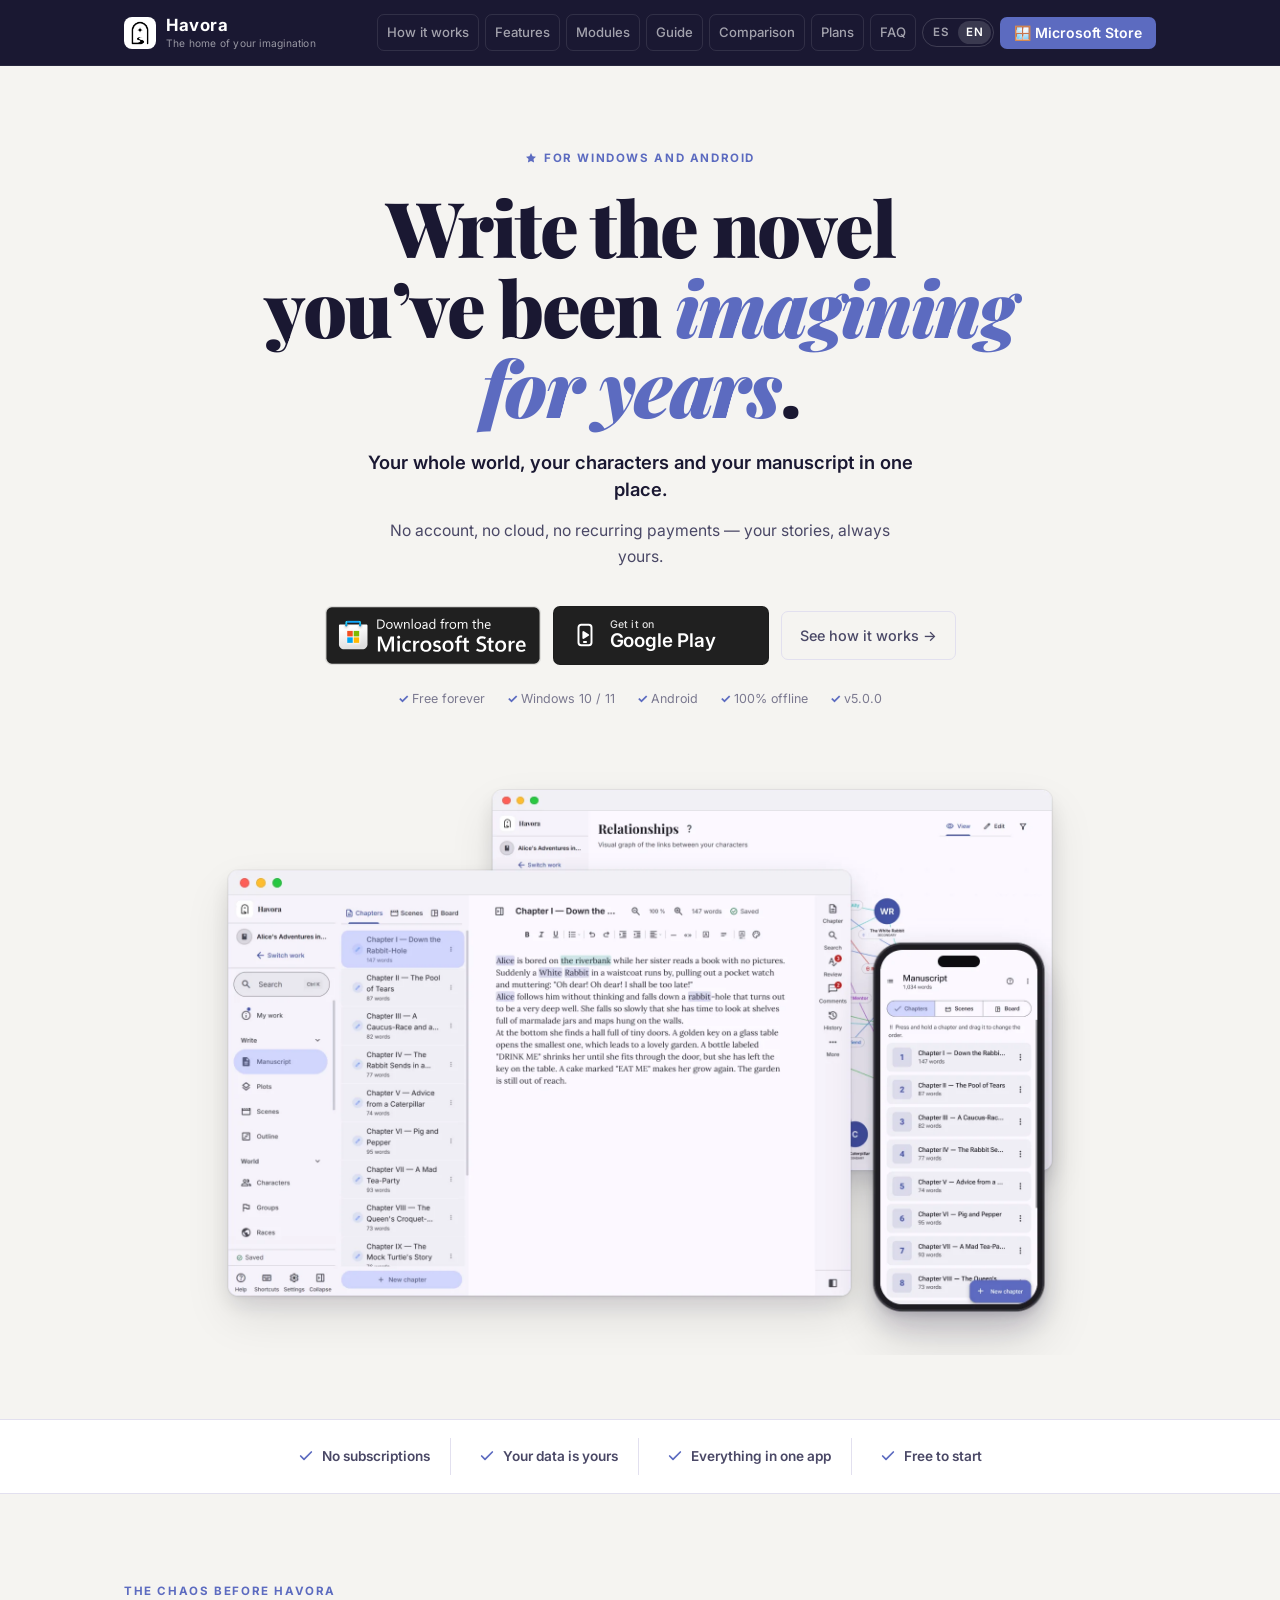
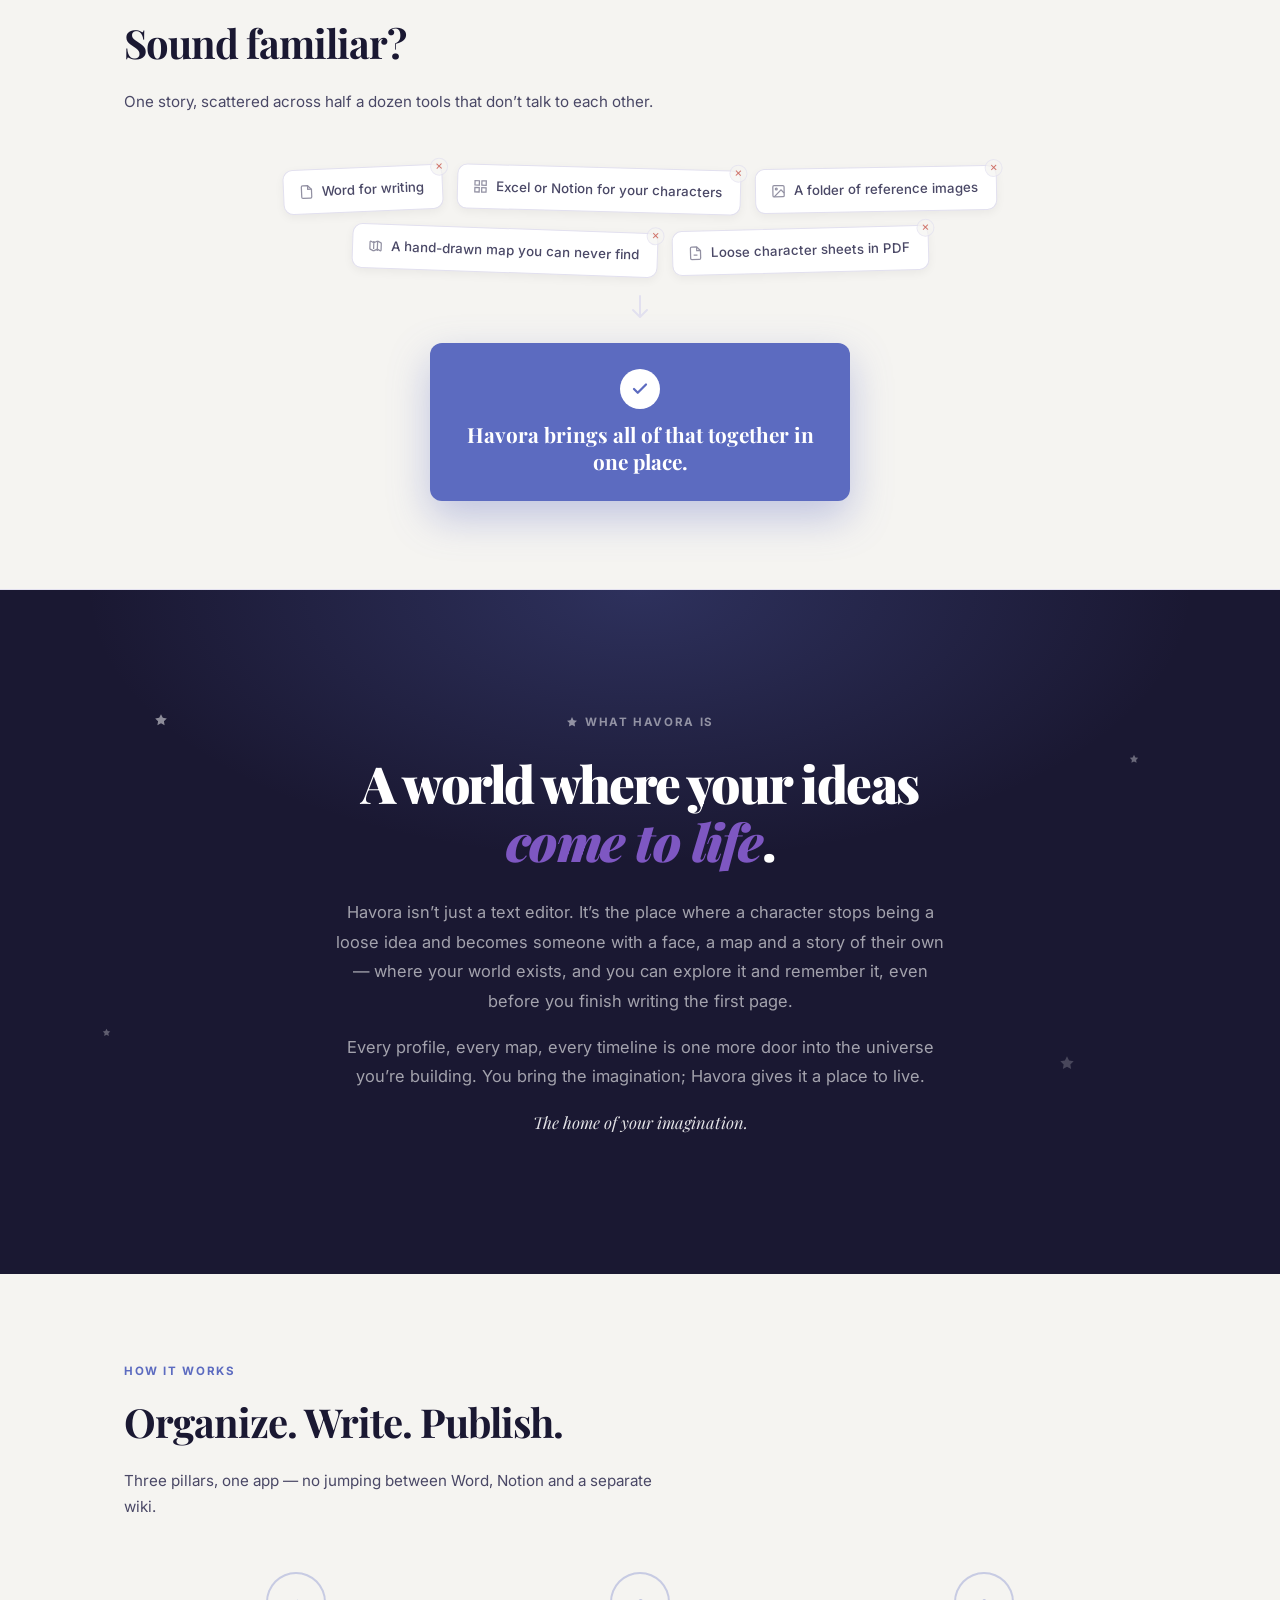
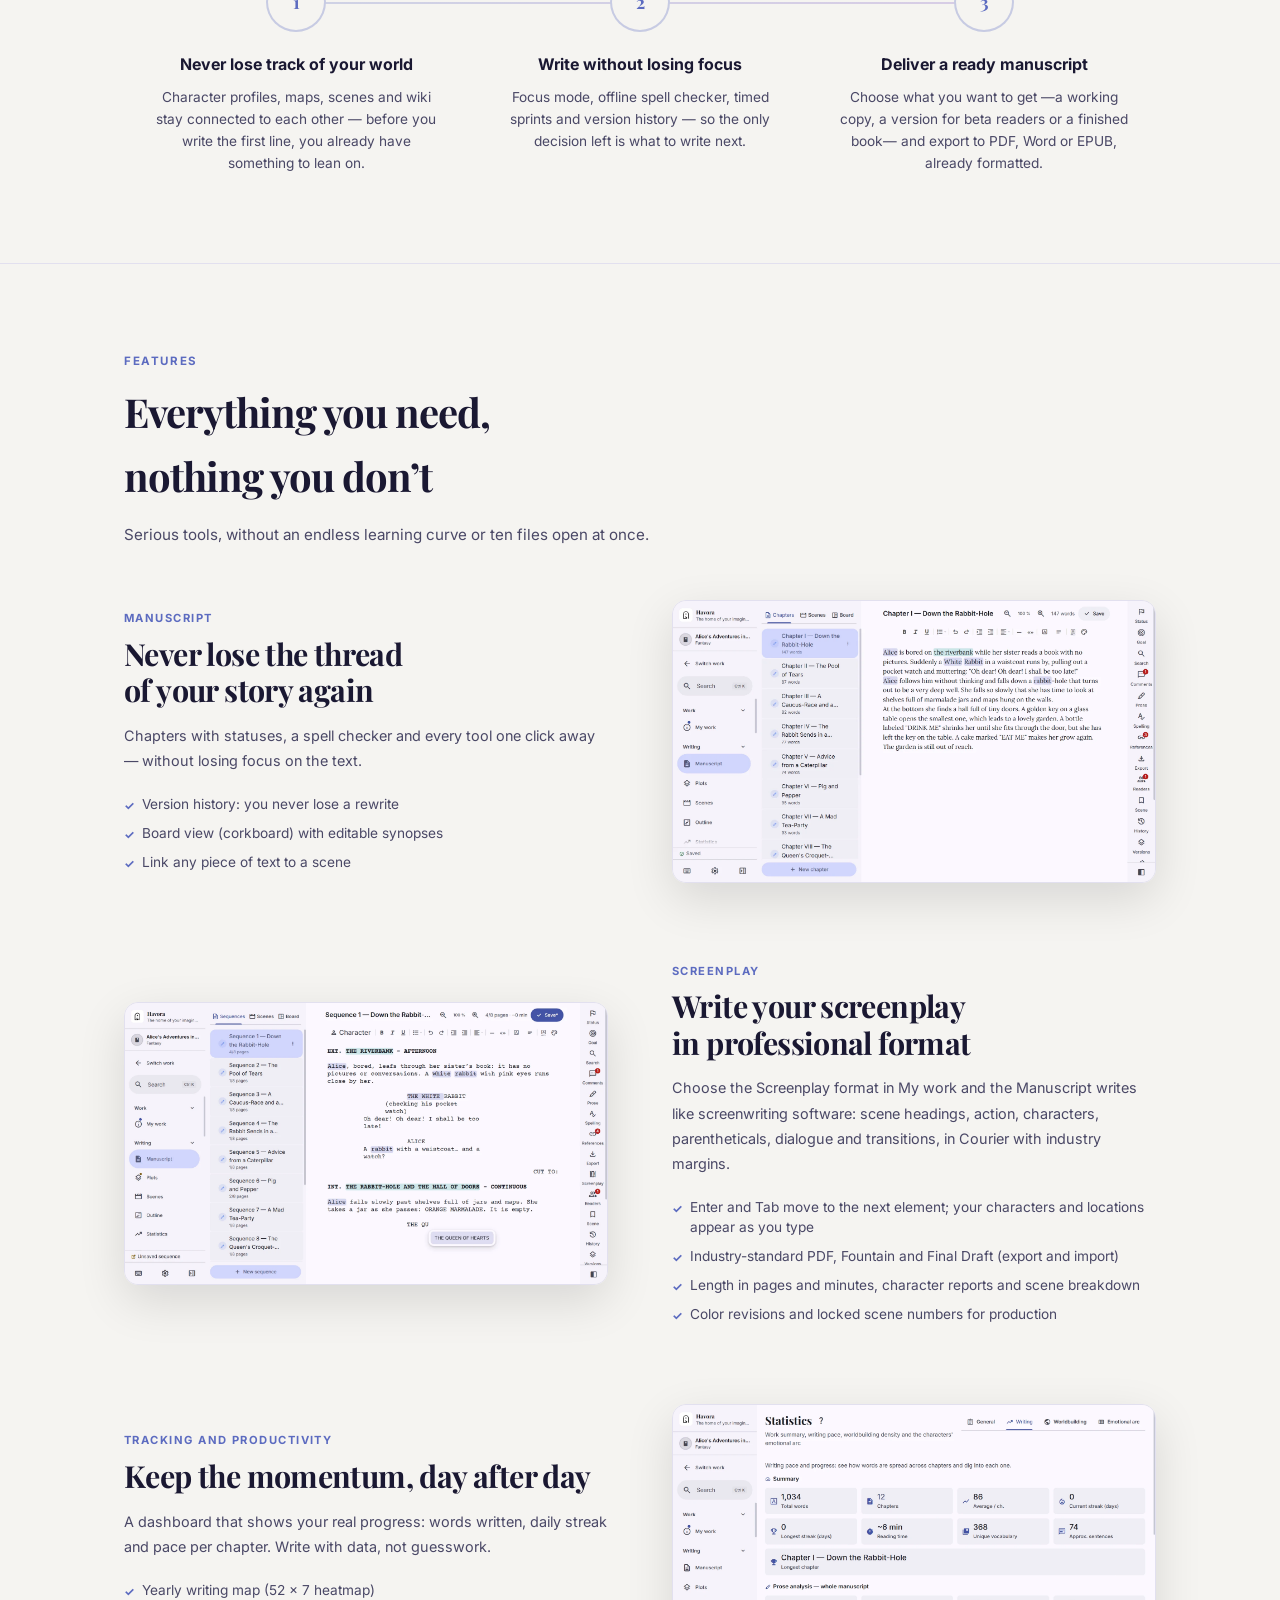
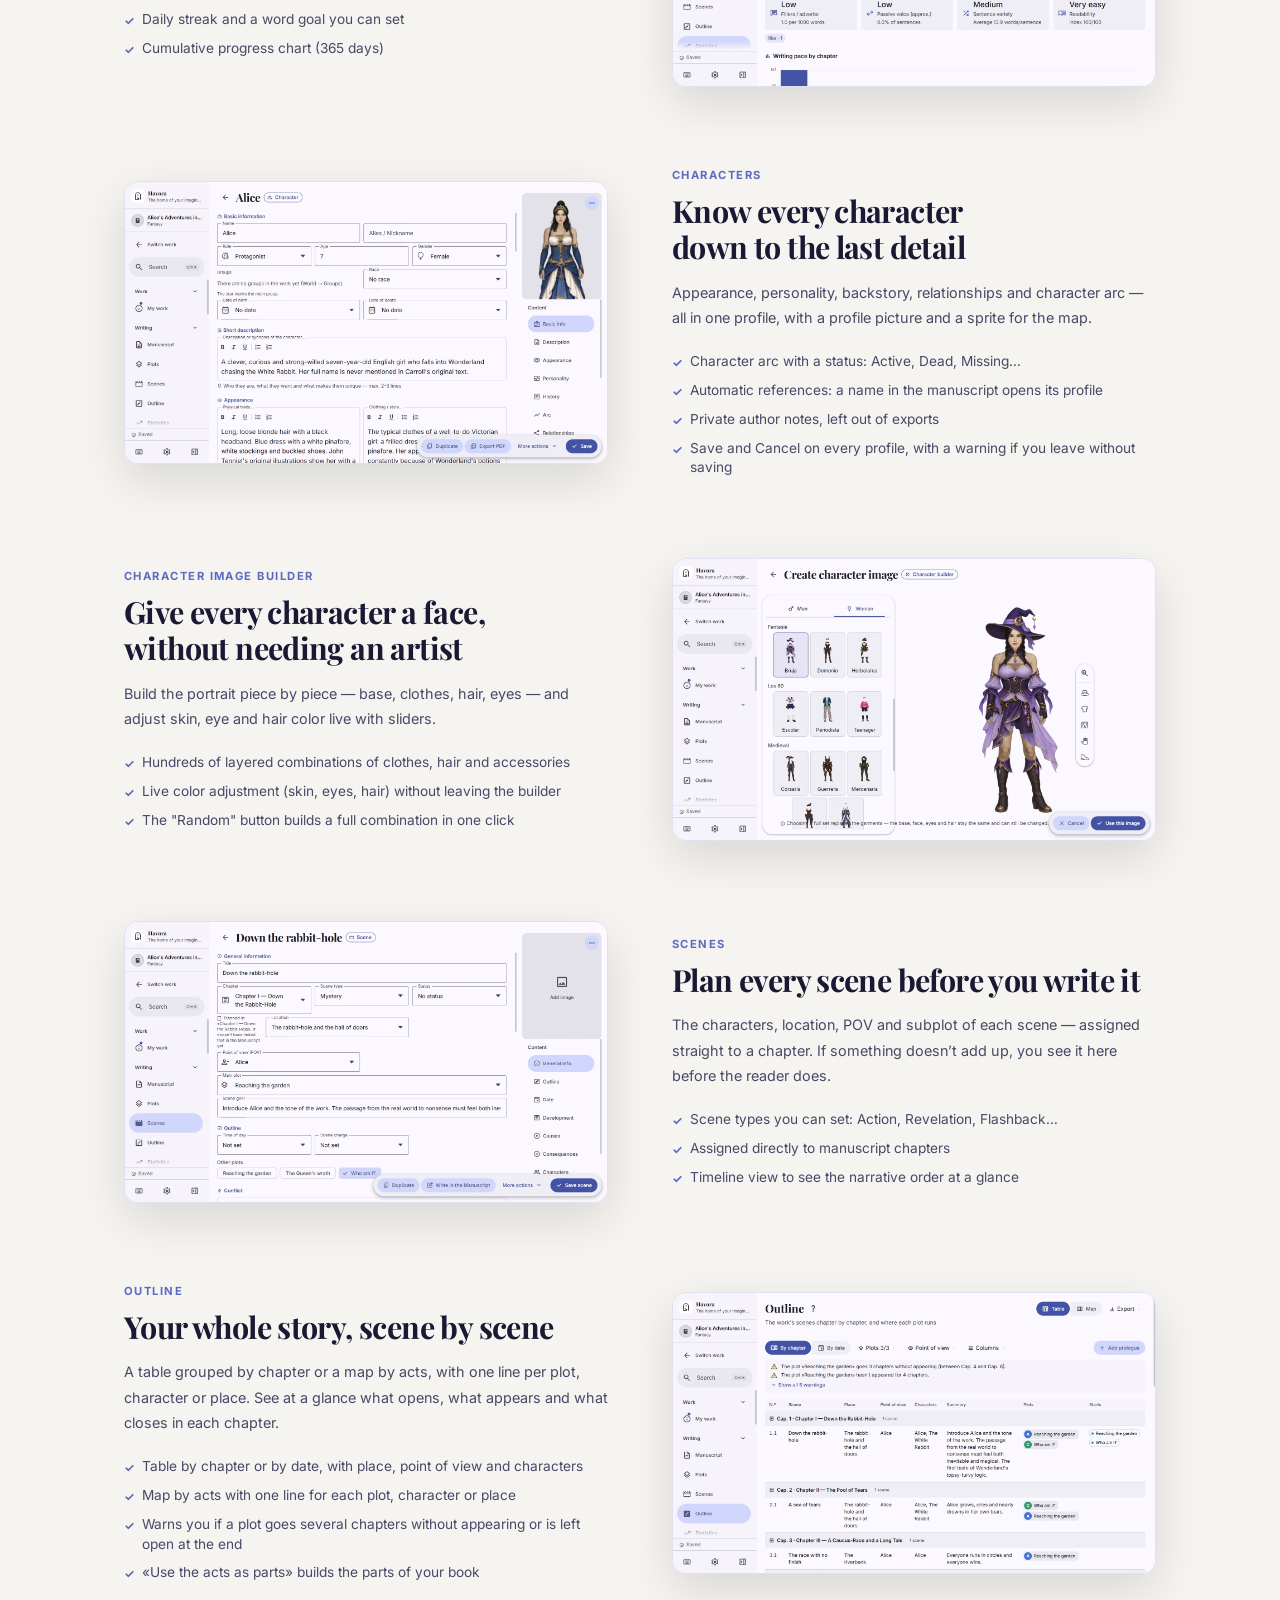
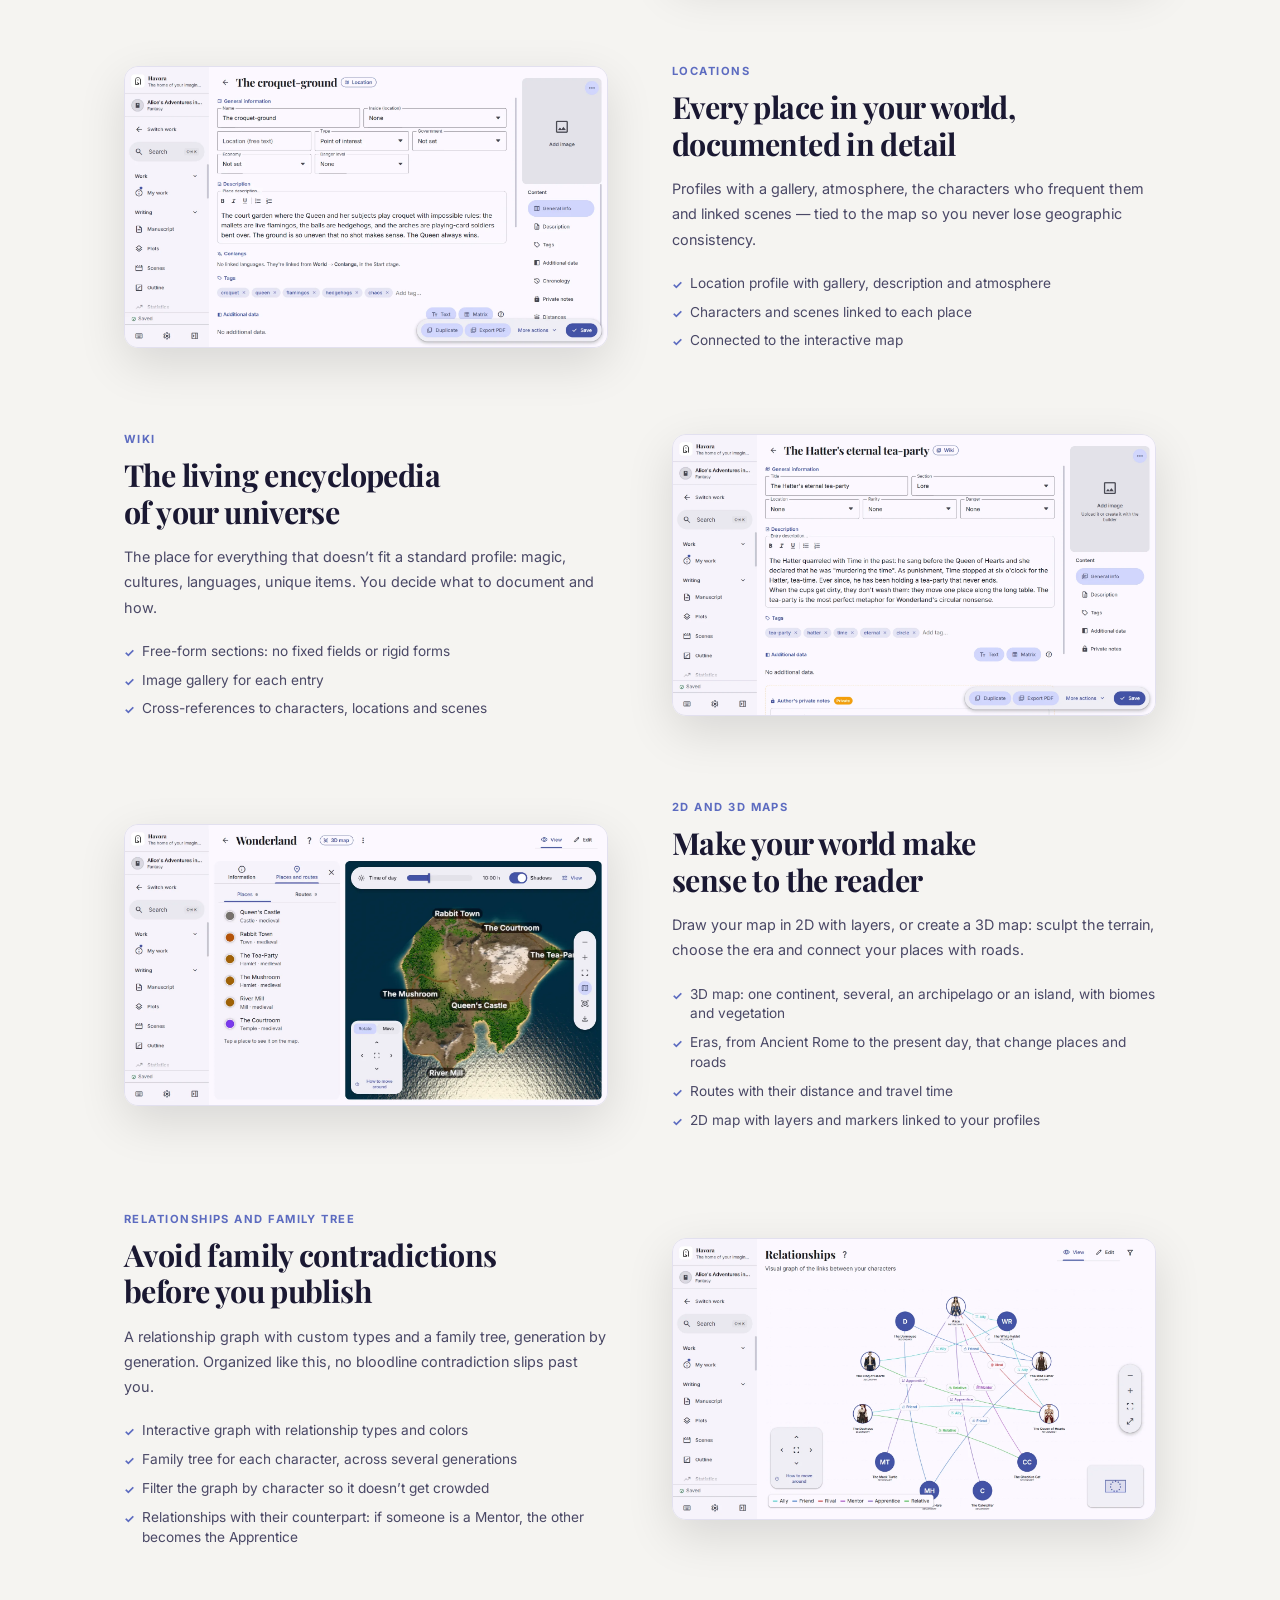
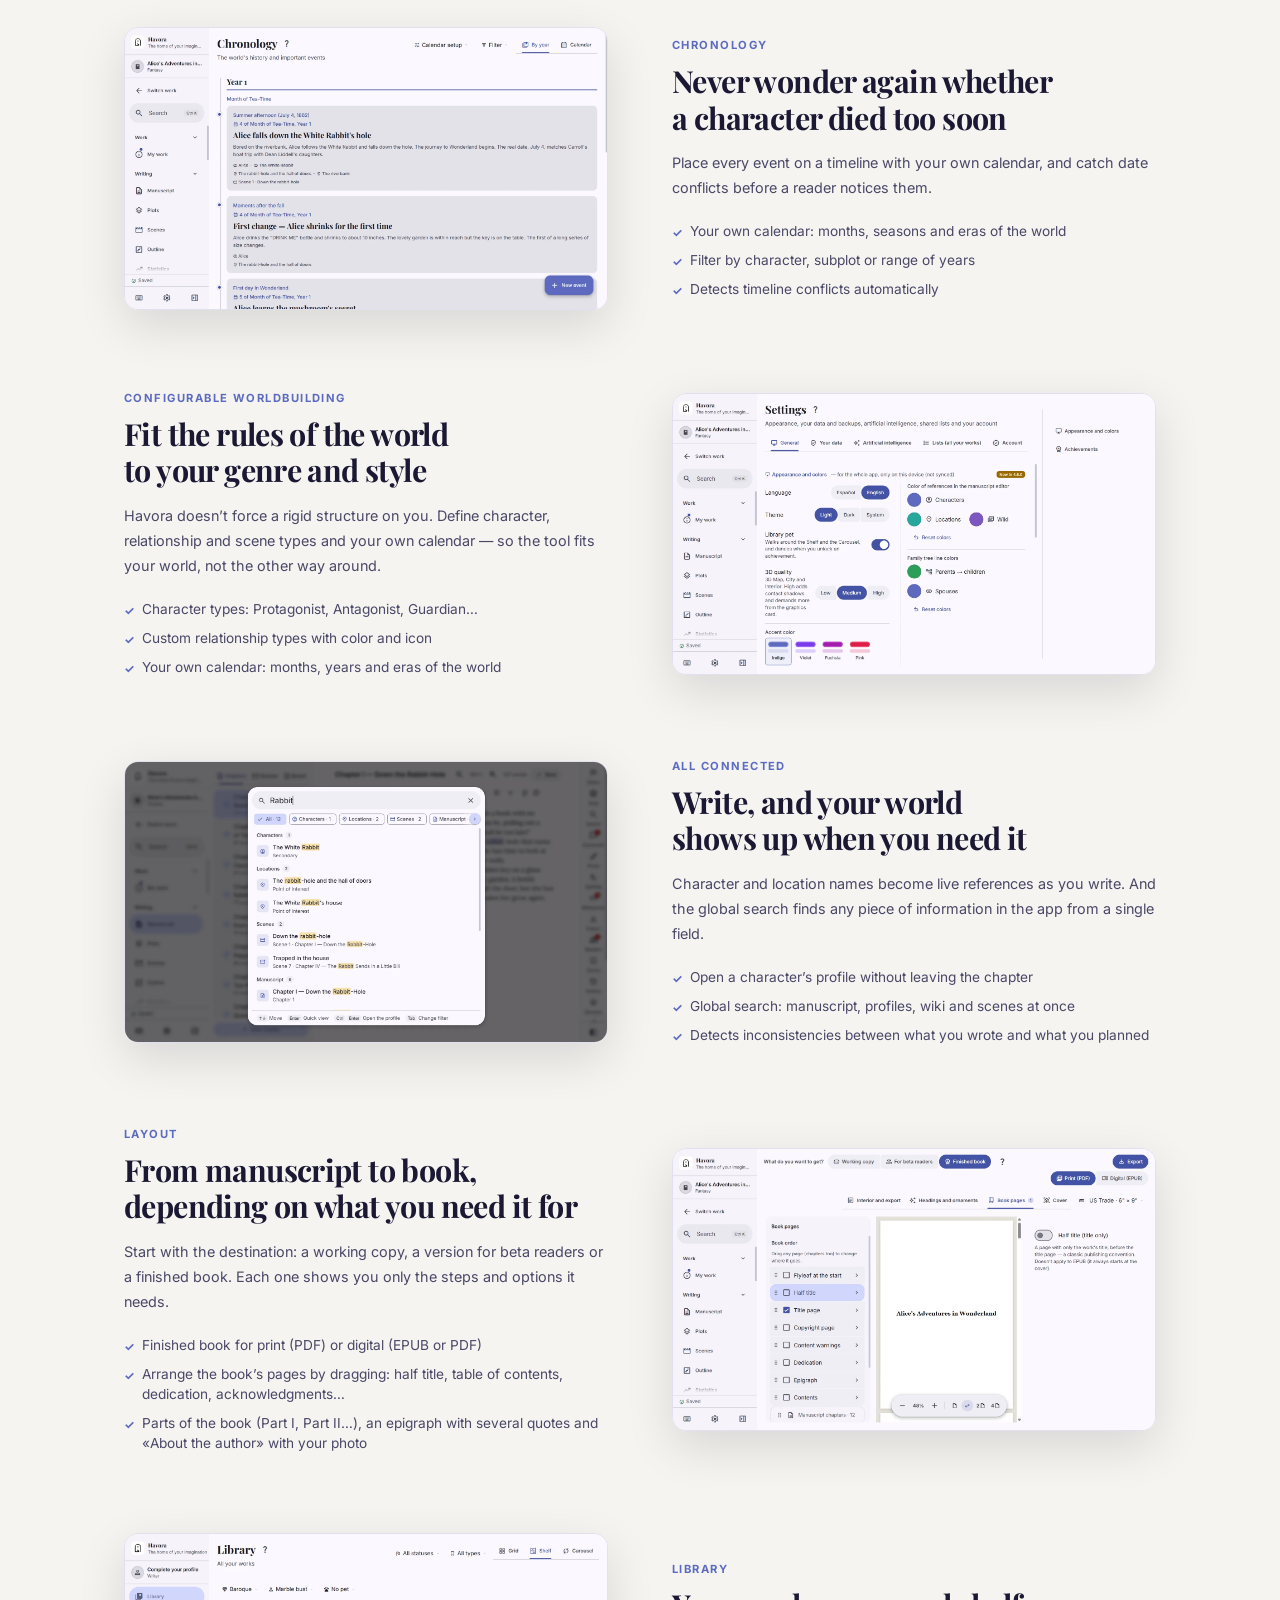
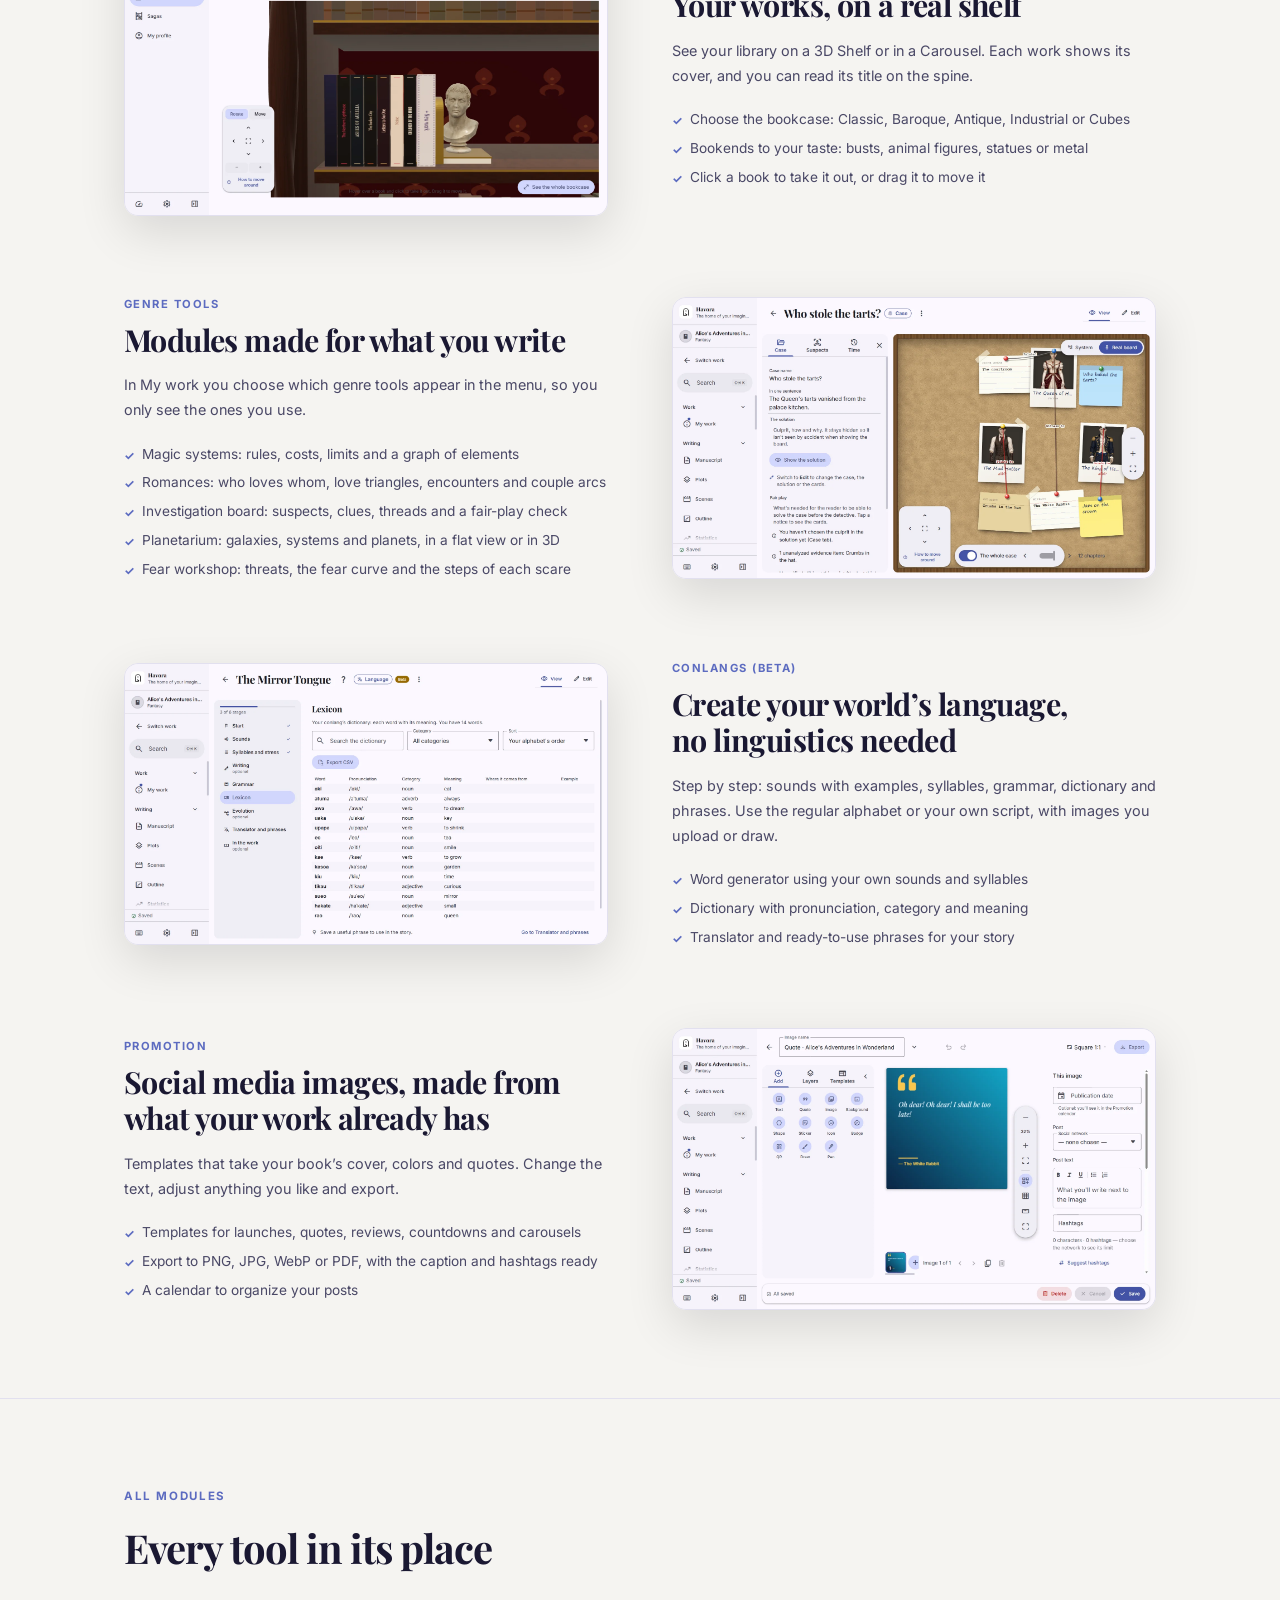
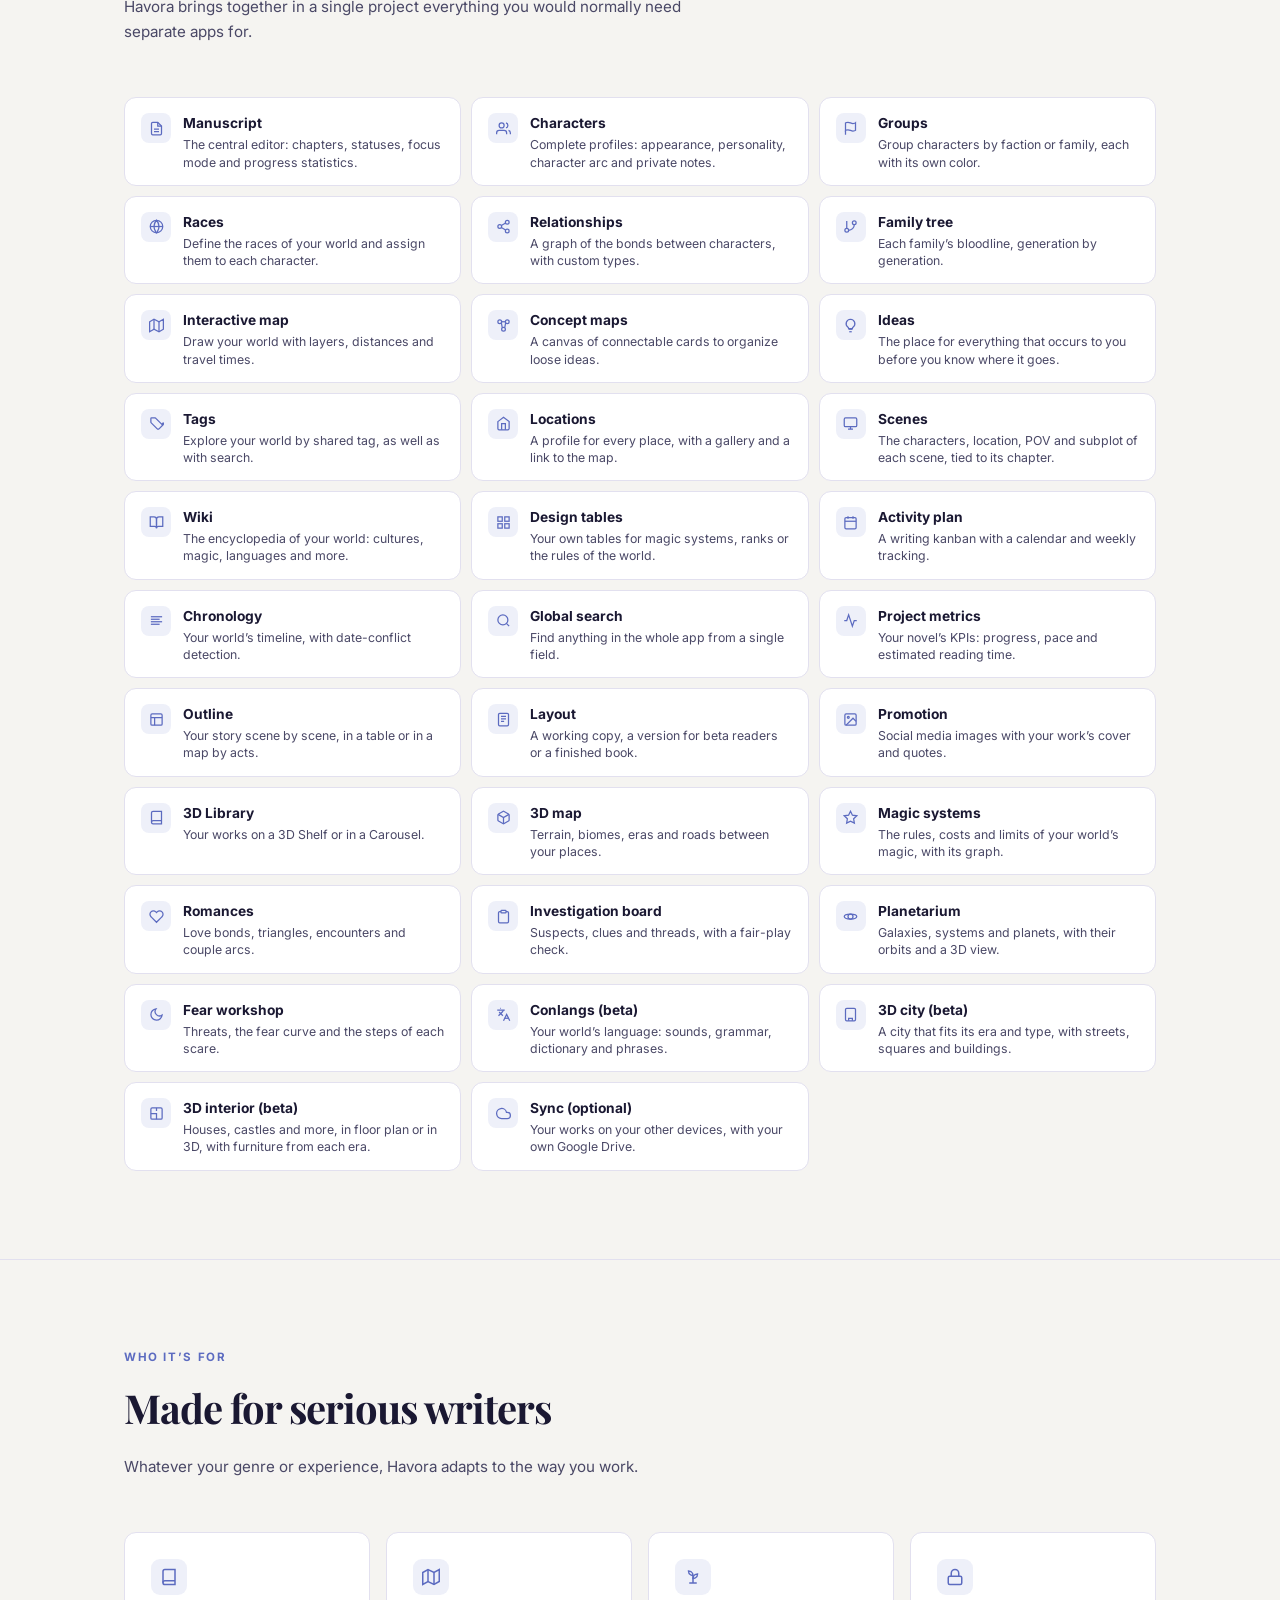
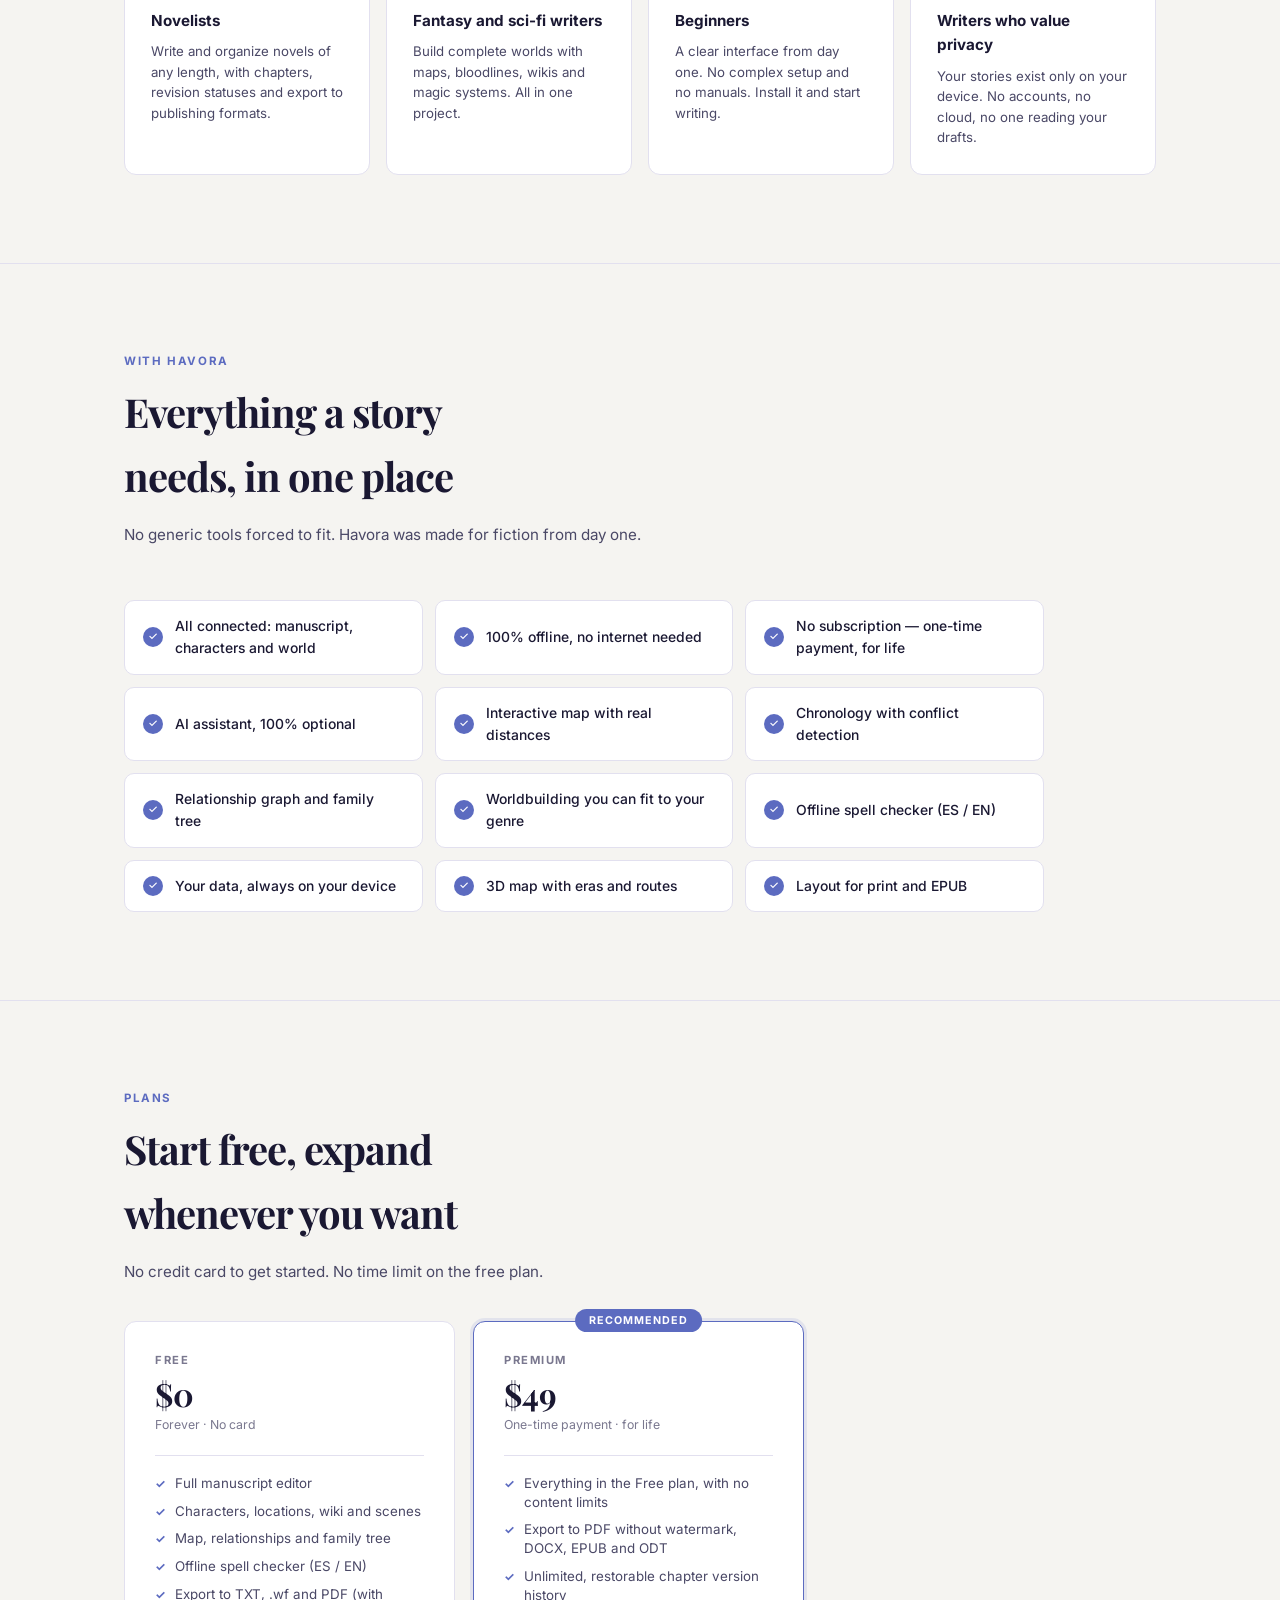
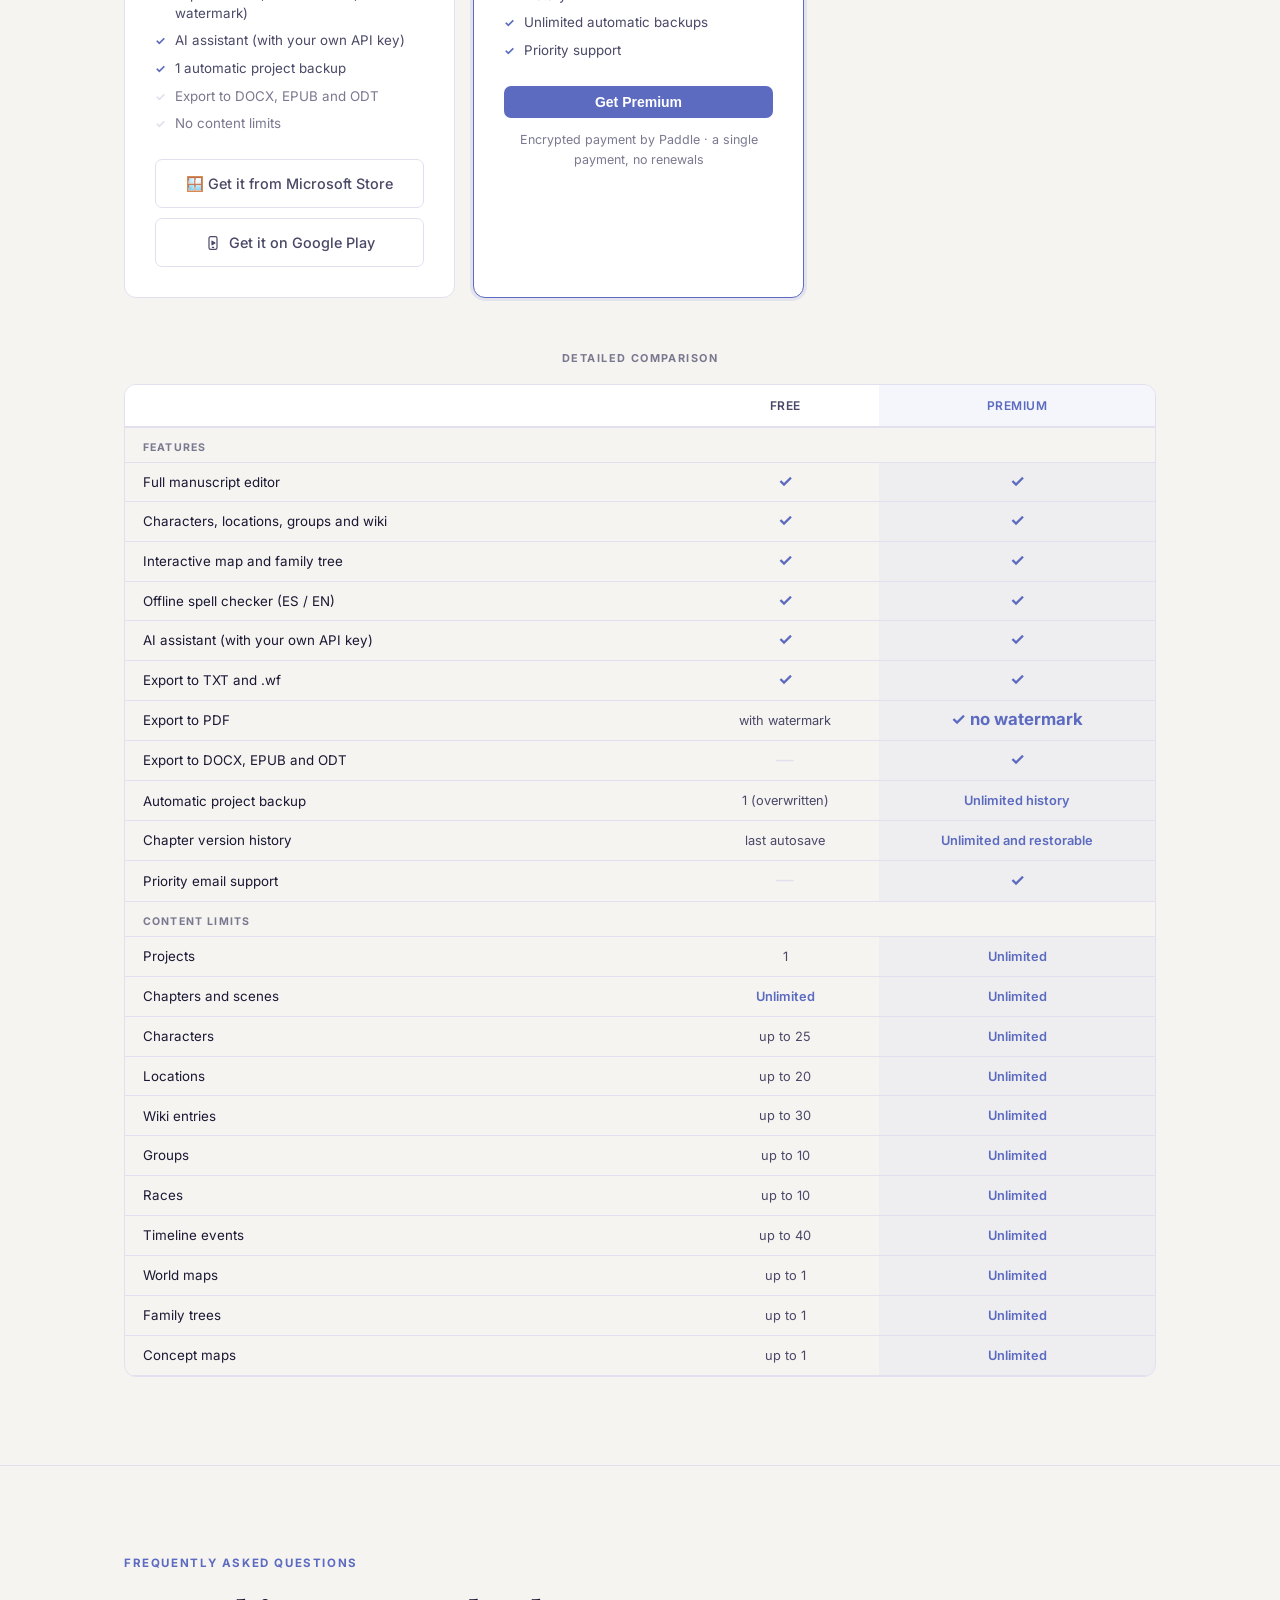
==== index.html @ c3a3cbf0 "Inicio: collage de capturas reales (PC y celular, en español e inglés) en lugar del video Co-Authore" ====
<!DOCTYPE html>
<html lang="es">
<head>
<meta name="google-site-verification" content="O9R19jLvLUiS_mX9XUDdtA6Hu_Gi4pfWlKuelRbfS5g" />
<meta charset="UTF-8">
<meta name="viewport" content="width=device-width, initial-scale=1.0">
<title>Havora — El hogar de tu imaginación</title>
<meta name="description" content="Havora, el hogar de tu imaginación: la aplicación para Windows y Android para planificar, escribir y desarrollar tu novela. Personajes, mapa, manuscrito, IA integrada. Tu contenido siempre en tu equipo.">
<link rel="icon" type="image/png" href="assets/logo.png">
<link rel="stylesheet" href="css/stores.css">
<link rel="preconnect" href="https://fonts.googleapis.com">
<link rel="preconnect" href="https://fonts.gstatic.com" crossorigin>
<link href="https://fonts.googleapis.com/css2?family=Playfair+Display:ital,wght@0,700;0,900;1,700&family=Inter:wght@400;500;600;700&display=swap" rel="stylesheet">
<style>
/* ── Tokens ── */
:root {
  --bg:#f5f4f1; --bg2:#ffffff; --bg3:#f0eff9;
  --accent:#5c6bc0; --accent-h:#7e57c2;
  --text:#1a1832; --text2:#4a4866; --muted:#7a788f; --border:#e2e0ef;
  --sidebar:#1a1832; --r:12px;
  --serif:'Playfair Display',Georgia,serif;
  --sans:'Inter',system-ui,sans-serif;
}
@media(prefers-color-scheme:dark){
  :root:not([data-theme=light]){
    --bg:#0f0e1a;--bg2:#1a1832;--bg3:#221f38;
    --accent:#7c88d4;--accent-h:#9b83da;
    --text:#eceaf8;--text2:#b0adc8;--muted:#8c89a8;--border:#2d2a4a;
  }
}
:root[data-theme=dark]{--bg:#0f0e1a;--bg2:#1a1832;--bg3:#221f38;--accent:#7c88d4;--accent-h:#9b83da;--text:#eceaf8;--text2:#b0adc8;--muted:#8c89a8;--border:#2d2a4a}
:root[data-theme=light]{--bg:#f5f4f1;--bg2:#ffffff;--bg3:#f0eff9;--accent:#5c6bc0;--accent-h:#7e57c2;--text:#1a1832;--text2:#4a4866;--muted:#7a788f;--border:#e2e0ef}

*,*::before,*::after{box-sizing:border-box;margin:0;padding:0}
html{scroll-behavior:smooth}
body{font-family:var(--sans);background:var(--bg);color:var(--text);line-height:1.6;font-size:1rem}
img{max-width:100%;display:block}
a{color:var(--accent);text-decoration:none}
a:hover{color:var(--accent-h)}
.container{max-width:1080px;margin:0 auto;padding:0 24px}

/* ── NAV ── */
nav{background:var(--sidebar);border-bottom:1px solid rgba(255,255,255,.06);padding:14px 0;position:sticky;top:0;z-index:100}
.nav-inner{display:flex;align-items:center;justify-content:space-between;max-width:1080px;margin:0 auto;padding:0 24px;gap:16px}
.nav-logo{display:flex;align-items:center;gap:10px;color:#fff;text-decoration:none}
.wf-icon{width:32px;height:32px;flex-shrink:0}
.nav-logo-text{display:flex;flex-direction:column;justify-content:center;line-height:1.3}
.nav-logo-title{font-size:1.05rem;font-weight:700;letter-spacing:.03em}
.nav-logo-tagline{font-size:.64rem;font-weight:400;opacity:.55;letter-spacing:.02em;white-space:nowrap}
.nav-links{display:flex;align-items:center;gap:6px;flex-wrap:wrap}
.nav-links .btn-primary{padding:9px 14px}
@media(max-width:640px){.nav-links{flex-wrap:nowrap}.nav-links .btn-primary{padding:8px 10px;font-size:.8rem;white-space:nowrap}.nav-inner{padding:0 16px;gap:10px}}
.btn-nav{color:rgba(255,255,255,.6);font-size:.82rem;font-weight:500;padding:7px 9px;border-radius:7px;border:1px solid rgba(255,255,255,.1);transition:all .15s;text-decoration:none}
.btn-nav:hover{color:#fff;border-color:rgba(255,255,255,.25)}
.btn-primary{background:var(--accent);color:#fff!important;font-weight:600;font-size:.875rem;padding:9px 20px;border-radius:7px;border:none;cursor:pointer;transition:background .15s,transform .15s,box-shadow .15s;text-decoration:none;display:inline-flex;align-items:center;gap:6px;line-height:1}
.btn-primary:hover{background:var(--accent-h);transform:translateY(-1px);box-shadow:0 6px 16px color-mix(in srgb,var(--accent) 35%,transparent)}
.btn-primary:active{transform:translateY(0)}
@media(prefers-reduced-motion:reduce){.btn-primary{transition:background .15s}.btn-primary:hover{transform:none}}
@media(max-width:640px){.btn-nav.hide-mobile{display:none}.nav-logo-tagline{display:none}}

/* ── HERO ── */
.hero{padding:80px 0 64px;border-bottom:1px solid var(--border)}
.hero-eyebrow{display:inline-flex;align-items:center;gap:7px;font-size:.72rem;font-weight:700;letter-spacing:.14em;text-transform:uppercase;color:var(--accent);margin-bottom:20px}
.hero-center{text-align:center;max-width:760px;margin:0 auto}
.hero h1{font-family:var(--serif);font-size:clamp(2.8rem,6vw,5rem);font-weight:900;line-height:1.04;letter-spacing:-.03em;color:var(--text);margin-bottom:22px;text-wrap:balance}
.hero h1 em{font-style:italic;color:var(--accent)}
.hero-claim{font-size:1.15rem;font-weight:600;color:var(--text);max-width:560px;margin:0 auto 14px;line-height:1.5}
.hero-sub{font-size:.98rem;color:var(--text2);max-width:520px;margin:0 auto 36px;line-height:1.65}
.hero-actions{display:flex;align-items:center;justify-content:center;gap:12px;flex-wrap:wrap;margin-bottom:24px}
.hero-actions .btn-primary{font-size:1rem;padding:13px 28px}
.btn-outline{color:var(--text2);font-size:.9rem;font-weight:500;padding:12px 18px;border-radius:7px;border:1px solid var(--border);transition:all .15s;text-decoration:none;display:inline-flex;align-items:center}
.btn-outline:hover{color:var(--text);border-color:var(--muted)}
/* Badge oficial "Consíguelo en Microsoft Store" — reemplaza la descarga directa del .exe como
   única forma de instalar Havora (pedido real: "elimina el boton de descarga directa y dale mas
   enfasis a que se descarga por la store de microsoft"). El badge ya trae su propio fondo/marco, así
   que no se envuelve en .btn-primary/.btn-outline (se vería un botón dentro de otro) — crece un
   poco al hover, con la misma sombra de acento que .btn-primary para que siga leyéndose como LA
   acción principal. Dos variantes oficiales (fondo oscuro para fondo claro, y viceversa) alternan
   con el mismo criterio de 3 casos que ya usan los tokens de color de arriba (sistema/explícito). */
.ms-badge-link{display:inline-flex;border-radius:7px;transition:transform .15s,box-shadow .15s}
.ms-badge-link:hover{transform:translateY(-1px);box-shadow:0 6px 16px color-mix(in srgb,var(--accent) 35%,transparent)}
.ms-badge-dark{display:inline-block}
.ms-badge-light{display:none}
@media(prefers-color-scheme:dark){
  :root:not([data-theme=light]) .ms-badge-dark{display:none}
  :root:not([data-theme=light]) .ms-badge-light{display:inline-block}
}
:root[data-theme=dark] .ms-badge-dark{display:none}
:root[data-theme=dark] .ms-badge-light{display:inline-block}
:root[data-theme=light] .ms-badge-dark{display:inline-block}
:root[data-theme=light] .ms-badge-light{display:none}
.hero-footnote{display:flex;justify-content:center;gap:22px;flex-wrap:wrap;font-size:.78rem;color:var(--muted);margin-bottom:56px}
.hero-footnote span::before{content:'✓ ';color:var(--accent);font-weight:700}
/* hero: collage de capturas reales (PC + celular) en un solo WebP con fondo transparente, sirve en los dos temas */
.hero-screen{margin:0 auto;max-width:900px}
.hero-collage{width:100%;height:auto;display:block}
@media(max-width:640px){.hero-screen{margin:0 -10px}}

/* ── STATS BAR ── */
.stats-bar{background:var(--bg2);border-bottom:1px solid var(--border);padding:18px 0}
.stats-row{display:flex;justify-content:center;gap:8px;flex-wrap:wrap}
.trust-chip{display:flex;align-items:center;gap:8px;padding:8px 20px;border-right:1px solid var(--border);font-size:.85rem;font-weight:600;color:var(--text2)}
.trust-chip svg{color:var(--accent);flex-shrink:0}
.stat-item{text-align:center;padding:8px 36px;border-right:1px solid var(--border)}
.stat-item:last-child{border-right:none}
.stat-value{font-family:var(--serif);font-size:1.5rem;font-weight:700;color:var(--text);line-height:1.1}
.stat-label{font-size:.72rem;color:var(--muted);text-transform:uppercase;letter-spacing:.09em;margin-top:3px}
@media(max-width:600px){.stat-item{border-right:none;border-bottom:1px solid var(--border);padding:12px 24px}.stat-item:last-child{border-bottom:none}}

/* ── DOLOR / SOLUCIÓN ── */
.pain-section{padding-bottom:56px}
.pain-cloud{display:flex;flex-wrap:wrap;justify-content:center;gap:16px 14px;max-width:820px;margin:44px auto 0}
.pain-chip{position:relative;display:flex;align-items:center;gap:8px;background:var(--bg2);border:1px solid var(--border);border-radius:10px;padding:11px 18px 11px 15px;font-size:.83rem;font-weight:500;color:var(--text2);box-shadow:0 3px 10px rgba(0,0,0,.05);transition:transform .2s ease}
.pain-chip svg{opacity:.6;flex-shrink:0}
.pain-chip-x{position:absolute;top:-7px;right:-7px;width:18px;height:18px;border-radius:50%;background:var(--bg);border:1px solid var(--border);color:#c0392b;font-size:.6rem;display:flex;align-items:center;justify-content:center;opacity:.7}
.pain-chip.r1{transform:rotate(-2.5deg)}
.pain-chip.r2{transform:rotate(1.5deg)}
.pain-chip.r3{transform:rotate(-1deg)}
.pain-chip.r4{transform:rotate(2deg)}
.pain-chip.r5{transform:rotate(-1.5deg)}
.pain-chip:hover{transform:rotate(0deg) translateY(-2px)}
.pain-down-arrow{display:flex;justify-content:center;color:var(--border);margin:22px 0}
.pain-resolve{max-width:420px;margin:0 auto;background:var(--accent);border-radius:var(--r);padding:26px 30px;text-align:center;display:flex;flex-direction:column;align-items:center;gap:12px;box-shadow:0 16px 40px color-mix(in srgb,var(--accent) 35%,transparent)}
.pain-resolve-badge{width:40px;height:40px;border-radius:50%;background:#fff;color:var(--accent);display:flex;align-items:center;justify-content:center;flex-shrink:0}
.pain-resolve-text{font-family:var(--serif);font-size:1.3rem;font-weight:700;color:#fff;line-height:1.3}
@media(max-width:600px){.pain-cloud{gap:10px}.pain-chip{font-size:.78rem;padding:9px 14px}}

/* ── SECTIONS ── */
.section{padding:88px 0;border-bottom:1px solid var(--border)}
.section-label{font-size:.72rem;font-weight:700;letter-spacing:.14em;text-transform:uppercase;color:var(--accent);margin-bottom:10px}
.section-title{font-family:var(--serif);font-size:clamp(1.7rem,3.8vw,2.5rem);font-weight:700;letter-spacing:-.025em;margin-bottom:14px;text-wrap:balance;max-width:640px}
.section-sub{font-size:.95rem;color:var(--text2);max-width:560px;line-height:1.7;margin-bottom:52px}

/* ── CÓMO FUNCIONA ── */
.steps-row{display:grid;grid-template-columns:repeat(3,1fr);gap:0;position:relative}
.steps-row::before{content:'';position:absolute;top:30px;left:calc(16.6% + 16px);right:calc(16.6% + 16px);height:2px;background:linear-gradient(90deg,var(--accent),var(--accent-h));opacity:.25;pointer-events:none}
.step{text-align:center;padding:0 24px}
.step-num{width:60px;height:60px;border-radius:50%;background:color-mix(in srgb,var(--accent) 12%,transparent);border:2px solid color-mix(in srgb,var(--accent) 30%,transparent);display:flex;align-items:center;justify-content:center;margin:0 auto 20px;color:var(--accent);font-weight:700;font-size:1.1rem;font-family:var(--serif);position:relative;z-index:1;background:var(--bg)}
.step-title{font-size:1rem;font-weight:700;margin-bottom:10px}
.step-desc{font-size:.855rem;color:var(--text2);line-height:1.6}
@media(max-width:680px){.steps-row{grid-template-columns:1fr;gap:36px}.steps-row::before{display:none}.step-num{margin-bottom:14px}}

/* ── SHOWCASE ── */
.showcase{display:flex;flex-direction:column;gap:80px}
.showcase-item{display:grid;grid-template-columns:1fr 1fr;gap:64px;align-items:center}
.showcase-item.flip{direction:rtl}
.showcase-item.flip > *{direction:ltr}
.showcase-text .kicker{font-size:.7rem;font-weight:700;letter-spacing:.13em;text-transform:uppercase;color:var(--accent);margin-bottom:8px}
.showcase-text h3{font-family:var(--serif);font-size:clamp(1.4rem,2.8vw,1.9rem);font-weight:700;letter-spacing:-.02em;margin-bottom:14px;line-height:1.2;text-wrap:balance}
.showcase-text p{font-size:.9rem;color:var(--text2);line-height:1.75;margin-bottom:22px}
.showcase-list{list-style:none;display:flex;flex-direction:column;gap:9px}
.showcase-list li{font-size:.855rem;color:var(--text2);padding-left:18px;position:relative;line-height:1.45}
.showcase-list li::before{content:'✓';position:absolute;left:0;color:var(--accent);font-weight:700;font-size:.75rem;top:2px}
.showcase-img{border-radius:14px;overflow:hidden;box-shadow:0 16px 48px rgba(0,0,0,.12);border:1px solid var(--border)}
.showcase-img img{width:100%;height:auto;display:block}
.zoomable{cursor:zoom-in;transition:filter .15s ease}
.zoomable:hover{filter:brightness(1.03)}
#lightbox{position:fixed;inset:0;background:rgba(10,9,20,.88);z-index:9999;display:none;align-items:center;justify-content:center;padding:5vh 5vw;cursor:zoom-out}
#lightbox.show{display:flex}
#lightbox img{max-width:100%;max-height:100%;border-radius:10px;box-shadow:0 24px 64px rgba(0,0,0,.5);cursor:default}
#lightbox .lb-close{position:absolute;top:22px;right:28px;color:#fff;font-size:2.2rem;line-height:1;opacity:.7;cursor:pointer;background:none;border:none;padding:6px}
#lightbox .lb-close:hover{opacity:1}
#lightbox .lb-hint{position:absolute;bottom:22px;left:50%;transform:translateX(-50%);color:rgba(255,255,255,.6);font-size:.78rem}
.img-placeholder{aspect-ratio:4/3;background:var(--bg3);display:flex;flex-direction:column;align-items:center;justify-content:center;gap:10px;color:var(--muted)}
.img-placeholder svg{opacity:.3}
.img-placeholder span{font-size:.78rem;opacity:.55;font-weight:500}
@media(max-width:780px){.showcase-item,.showcase-item.flip{grid-template-columns:1fr;direction:ltr;gap:32px}}

/* ── MOCKUPS ── */
.mockup{background:var(--bg2)}
.m-bar{background:var(--sidebar);padding:8px 12px;display:flex;align-items:center;gap:5px}
.m-dot{width:7px;height:7px;border-radius:50%}
.m-label{color:rgba(255,255,255,.38);font-size:.62rem;font-weight:600;letter-spacing:.07em;text-transform:uppercase;margin-left:4px}
.m-body{padding:14px;font-size:.72rem}
.m-2col{display:grid;grid-template-columns:1fr 1fr;gap:8px}
.m-card{background:var(--bg3);border:1px solid var(--border);border-radius:8px;padding:11px;margin-bottom:8px}
.m-card:last-child{margin-bottom:0}
.m-card-title{font-weight:700;color:var(--text);margin-bottom:7px;font-size:.75rem;display:flex;align-items:center;gap:5px}
.m-row{display:flex;gap:8px;margin-bottom:4px;align-items:baseline}
.m-key{color:var(--muted);font-size:.61rem;font-weight:700;text-transform:uppercase;letter-spacing:.06em;min-width:66px;flex-shrink:0}
.m-val{color:var(--text2);font-size:.69rem}
.m-pill{display:inline-flex;font-size:.62rem;font-weight:600;padding:2px 7px;border-radius:20px;background:color-mix(in srgb,var(--accent) 14%,transparent);color:var(--accent);margin-right:3px;margin-bottom:3px}
.m-ref{background:color-mix(in srgb,var(--accent) 16%,transparent);color:var(--accent);border-radius:3px;padding:0 4px;font-weight:600}
.m-text{font-size:.71rem;color:var(--text2);line-height:1.65}
.m-node-row{display:flex;align-items:center;gap:6px;margin-bottom:6px}
.m-node-row:last-child{margin-bottom:0}
.m-node{background:var(--bg3);border:1.5px solid var(--border);border-radius:7px;padding:4px 9px;font-size:.67rem;font-weight:700;color:var(--text);white-space:nowrap;flex-shrink:0}
.m-node.hi{border-color:var(--accent);background:color-mix(in srgb,var(--accent) 10%,transparent);color:var(--accent)}
.m-edge-line{flex:1;height:1px;background:var(--border)}
.m-edge-text{font-size:.59rem;color:var(--muted);white-space:nowrap;padding:0 2px;flex-shrink:0}
.m-cfg-row{display:flex;gap:8px;padding:7px 0;border-bottom:1px solid var(--border);align-items:flex-start}
.m-cfg-row:last-child{border-bottom:none}
.m-cfg-key{color:var(--muted);font-size:.62rem;font-weight:700;text-transform:uppercase;letter-spacing:.06em;min-width:106px;flex-shrink:0;padding-top:3px}
.m-cfg-vals{display:flex;flex-wrap:wrap;gap:0}
.m-search{display:flex;align-items:center;gap:7px;background:var(--bg3);border:1px solid var(--border);border-radius:7px;padding:6px 10px;margin-bottom:9px}
.m-search-q{font-size:.69rem;color:var(--text2)}
.m-result{background:var(--bg3);border:1px solid var(--border);border-radius:7px;padding:8px 10px;margin-bottom:5px}
.m-result:last-child{margin-bottom:0}
.m-result-type{font-size:.58rem;font-weight:700;letter-spacing:.08em;text-transform:uppercase;color:var(--accent);margin-bottom:2px}
.m-result-title{font-size:.69rem;font-weight:600;color:var(--text)}
.m-result-snip{font-size:.63rem;color:var(--muted);line-height:1.45;margin-top:2px}
.m-section-label{font-size:.61rem;font-weight:700;letter-spacing:.08em;text-transform:uppercase;color:var(--muted);margin-bottom:8px;margin-top:12px;padding-top:12px;border-top:1px solid var(--border)}
.m-section-label:first-child{margin-top:0;padding-top:0;border-top:none}

/* ── MÓDULOS GRID ── */
.modules-grid{display:grid;grid-template-columns:repeat(auto-fit,minmax(260px,1fr));gap:10px;margin-top:40px}
.module-card{background:var(--bg2);border:1px solid var(--border);border-radius:var(--r);padding:14px 16px;transition:border-color .2s,box-shadow .2s;display:flex;align-items:flex-start;gap:12px}
.module-card:hover{border-color:color-mix(in srgb,var(--accent) 45%,transparent);box-shadow:0 0 0 3px color-mix(in srgb,var(--accent) 8%,transparent)}
.module-icon{width:30px;height:30px;background:color-mix(in srgb,var(--accent) 10%,transparent);border-radius:8px;display:flex;align-items:center;justify-content:center;color:var(--accent);flex-shrink:0;margin-top:1px}
.module-icon svg{width:15px;height:15px}
.module-body{display:flex;flex-direction:column;gap:2px;min-width:0}
.module-name{font-size:.86rem;font-weight:700;color:var(--text)}
.module-desc{font-size:.77rem;color:var(--text2);line-height:1.4}

/* ── PARA QUIÉN ── */
.personas-grid{display:grid;grid-template-columns:repeat(auto-fit,minmax(220px,1fr));gap:16px}
.persona{background:var(--bg2);border:1px solid var(--border);border-radius:var(--r);padding:26px;transition:border-color .2s,box-shadow .2s}
.persona:hover{border-color:var(--accent);box-shadow:0 0 0 3px color-mix(in srgb,var(--accent) 10%,transparent)}
.persona-icon{width:36px;height:36px;background:color-mix(in srgb,var(--accent) 10%,transparent);border-radius:9px;display:flex;align-items:center;justify-content:center;color:var(--accent);flex-shrink:0;margin-bottom:14px}
.persona h3{font-size:.95rem;font-weight:700;margin-bottom:8px}
.persona p{font-size:.83rem;color:var(--text2);line-height:1.55}

/* ── COMPARATIVA ── */
.compare-wrap{overflow-x:auto;border-radius:var(--r);border:1px solid var(--border)}
.compare-table{width:100%;border-collapse:collapse;font-size:.875rem;min-width:560px}
.compare-table thead tr{background:var(--bg2)}
.compare-table th{padding:14px 18px;font-size:.7rem;font-weight:700;letter-spacing:.1em;text-transform:uppercase;color:var(--muted);text-align:left;border-bottom:2px solid var(--border)}
.compare-table th:first-child{color:var(--text)}
.compare-table td{padding:13px 18px;border-bottom:1px solid var(--border);color:var(--text2);vertical-align:middle}
.compare-table tbody tr:last-child td{border-bottom:none}
.compare-table tbody tr:hover{background:var(--bg3)}
.col-wf{background:color-mix(in srgb,var(--accent) 5%,transparent)!important;font-weight:600;color:var(--text)!important}
.col-wf td:first-child{color:var(--text)!important}
.c-yes{color:var(--accent);font-weight:700}
.c-no{color:var(--border);font-weight:700}
.c-par{color:var(--muted)}
.compare-note{font-size:.78rem;color:var(--muted);margin-top:14px;line-height:1.5}

/* ── PLANS ── */
.plans-row{display:grid;grid-template-columns:repeat(auto-fit,minmax(260px,1fr));gap:18px;max-width:680px}
.plan-card{background:var(--bg2);border:1px solid var(--border);border-radius:var(--r);padding:30px;position:relative}
.plan-card.featured{border-color:var(--accent);box-shadow:0 0 0 3px color-mix(in srgb,var(--accent) 12%,transparent)}
.plan-badge{position:absolute;top:-13px;left:50%;transform:translateX(-50%);background:var(--accent);color:#fff;font-size:.67rem;font-weight:700;letter-spacing:.1em;text-transform:uppercase;padding:3px 14px;border-radius:20px;white-space:nowrap}
.plan-name{font-size:.7rem;font-weight:700;letter-spacing:.14em;text-transform:uppercase;color:var(--muted);margin-bottom:6px}
.plan-price{font-family:var(--serif);font-size:2rem;font-weight:700;color:var(--text);margin-bottom:4px;line-height:1.1}
.plan-price-note{font-size:.77rem;color:var(--muted);margin-bottom:20px;min-height:1.2em}
.plan-divider{border:none;border-top:1px solid var(--border);margin:18px 0}
.plan-features{list-style:none;display:flex;flex-direction:column;gap:9px;margin-bottom:26px}
.plan-features li{font-size:.835rem;color:var(--text2);padding-left:20px;position:relative;line-height:1.4}
.plan-features li::before{content:'✓';position:absolute;left:0;color:var(--accent);font-size:.75rem;top:2px;font-weight:700}
.plan-features li.dim{color:var(--muted)}
.plan-features li.dim::before{color:var(--border)}
.price-was{font-weight:500;color:var(--muted);font-size:.55em;margin-right:6px}
.launch-countdown{font-size:.76rem;color:var(--accent);background:color-mix(in srgb,var(--accent) 10%,transparent);border-radius:20px;padding:4px 12px;display:inline-block;margin-bottom:20px;font-weight:600}
/* ── Tabla de comparación ── */
.compare-wrap{overflow-x:auto}
.compare-label{font-size:.68rem;font-weight:700;letter-spacing:.13em;text-transform:uppercase;color:var(--muted);text-align:center;margin-top:52px;margin-bottom:16px}
.compare-table{width:100%;border-collapse:collapse;font-size:.835rem}
.compare-table thead th{padding:11px 18px;font-size:.75rem;font-weight:600;letter-spacing:.04em;border-bottom:2px solid var(--border);color:var(--text2)}
.compare-table thead th:first-child{text-align:left;width:55%}
.compare-table thead th:not(:first-child){text-align:center;min-width:110px}
.compare-table thead th.col-prem{color:var(--accent);background:color-mix(in srgb,var(--accent) 6%,transparent)}
.compare-table .grp-row td{padding:12px 18px 5px;font-size:.66rem;font-weight:700;letter-spacing:.11em;text-transform:uppercase;color:var(--muted);background:var(--bg);border-top:1px solid var(--border)}
.compare-table tbody tr:not(.grp-row) td{padding:10px 18px;border-bottom:1px solid var(--border);color:var(--text2);vertical-align:middle;line-height:1.4}
.compare-table tbody tr:not(.grp-row) td:first-child{color:var(--text)}
.compare-table tbody tr:not(.grp-row) td:not(:first-child){text-align:center}
.compare-table td.col-prem{background:color-mix(in srgb,var(--accent) 4%,transparent)}
.cval-y{color:var(--accent);font-size:1.05rem;font-weight:700;line-height:1}
.cval-n{color:var(--border);font-size:1.1rem;line-height:1}
.cval-lim{color:var(--text2);font-size:.8rem}
.cval-inf{color:var(--accent);font-size:.8rem;font-weight:600}
.check-grid{display:grid;grid-template-columns:repeat(auto-fit,minmax(280px,1fr));gap:12px;margin-top:40px;max-width:920px}
.check-item{display:flex;align-items:center;gap:12px;background:var(--bg2);border:1px solid var(--border);border-radius:10px;padding:14px 18px;font-size:.87rem;font-weight:500;color:var(--text)}
.check-item i{font-style:normal;color:#fff;background:var(--accent);width:20px;height:20px;border-radius:50%;display:flex;align-items:center;justify-content:center;font-size:.7rem;flex-shrink:0}

/* ── Testimonios ── */
.testimonios-grid{display:grid;grid-template-columns:repeat(auto-fit,minmax(260px,1fr));gap:18px;margin-top:36px}
.testimonio-card{background:var(--bg2);border:1px solid var(--border);border-radius:14px;padding:20px 22px;display:flex;flex-direction:column;gap:10px}
.testimonio-stars{color:#e0ab5a;font-size:.9rem;letter-spacing:2px}
.testimonio-quote{font-size:.88rem;color:var(--text);line-height:1.55;flex:1}
.testimonio-quote ul,.testimonio-quote ol{margin:4px 0;padding-left:20px}
.testimonio-quote p,.testimonio-quote div{margin:0}
.testimonio-name{font-size:.78rem;font-weight:700;color:var(--text2)}

/* ── FAQ ── */
.faq-list{display:flex;flex-direction:column;gap:8px;max-width:720px}
.faq-item{border:1px solid var(--border);border-radius:var(--r);overflow:hidden;background:var(--bg2)}
.faq-q{padding:18px 20px;font-weight:600;font-size:.92rem;cursor:pointer;display:flex;justify-content:space-between;align-items:center;gap:16px;user-select:none}
.faq-q:hover{color:var(--accent)}
.faq-arrow{flex-shrink:0;transition:transform .2s;color:var(--muted)}
.faq-item.open .faq-arrow{transform:rotate(180deg)}
.faq-a{padding:0 20px;max-height:0;overflow:hidden;transition:max-height .25s ease,padding .2s}
.faq-item.open .faq-a{max-height:640px;padding:0 20px 18px}
.faq-a p{font-size:.875rem;color:var(--text2);line-height:1.75}
.faq-a li{font-size:.875rem;color:var(--text2);line-height:1.6}

/* SmartScreen/instalación directa: sección eliminada (pedido real: "saca la parte de smartscreen
   de la pagina" — ya no hace falta explicar el aviso de Windows, la Store no lo dispara nunca). */

/* ── CTA FINAL ── */
.cta-final{background:var(--sidebar);padding:100px 0;text-align:center;border-bottom:none}
.cta-final .eyebrow{font-size:.72rem;font-weight:700;letter-spacing:.14em;text-transform:uppercase;color:rgba(255,255,255,.45);margin-bottom:18px}
.cta-final h2{font-family:var(--serif);font-size:clamp(2rem,5vw,3.4rem);font-weight:900;line-height:1.08;letter-spacing:-.03em;color:#fff;margin-bottom:18px;text-wrap:balance}
.cta-final h2 em{font-style:italic;color:var(--accent)}
.cta-final p{font-size:.98rem;color:rgba(255,255,255,.55);max-width:460px;margin:0 auto 40px;line-height:1.7}
.cta-final .btn-primary{font-size:1rem;padding:14px 32px}
.cta-footnote{font-size:.78rem;color:rgba(255,255,255,.3);margin-top:16px}
.cta-discount-note{font-size:.85rem;color:#c9cdfa;margin-top:22px}
.cta-discount-note a{color:#fff;font-weight:600;text-decoration:underline}

/* ── MANIFIESTO ── */
.manifesto{position:relative;background:var(--sidebar);padding:120px 0;text-align:center;overflow:hidden;border-bottom:none}
.manifesto-glow{position:absolute;inset:0;background:radial-gradient(ellipse 60% 55% at 50% 0%, color-mix(in srgb, var(--accent) 30%, transparent), transparent 72%);pointer-events:none}
.manifesto-star{position:absolute;color:rgba(255,255,255,.5);pointer-events:none}
.manifesto-star.s1{top:18%;left:12%;width:14px;height:14px}
.manifesto-star.s2{top:64%;left:8%;width:9px;height:9px;opacity:.6}
.manifesto-star.s3{top:24%;right:11%;width:10px;height:10px;opacity:.7}
.manifesto-star.s4{top:68%;right:16%;width:16px;height:16px;opacity:.4}
.manifesto-inner{position:relative;max-width:660px;margin:0 auto}
.manifesto .eyebrow{display:inline-flex;align-items:center;gap:7px;font-size:.72rem;font-weight:700;letter-spacing:.14em;text-transform:uppercase;color:rgba(255,255,255,.5);margin-bottom:24px}
.manifesto h2{font-family:var(--serif);font-size:clamp(2.1rem,4.8vw,3.2rem);font-weight:900;line-height:1.12;letter-spacing:-.03em;color:#fff;margin-bottom:28px;text-wrap:balance}
.manifesto h2 em{font-style:italic;color:var(--accent-h)}
.manifesto p{font-size:1.03rem;color:rgba(255,255,255,.6);line-height:1.8;margin:0 auto 16px}
.manifesto-tag{font-family:var(--serif);font-style:italic;font-size:1.15rem;color:rgba(255,255,255,.88)!important;margin-top:14px!important}

/* ── CHANGELOG ── */
.changelog-entry{margin-bottom:56px}
.changelog-entry:last-child{margin-bottom:0}
.changelog-header{display:flex;align-items:baseline;gap:14px;margin-bottom:18px;flex-wrap:wrap}
.changelog-v{font-family:var(--serif);font-size:1.4rem;font-weight:700}
.changelog-date{font-size:.8rem;color:var(--muted)}
.changelog-tag{font-size:.67rem;font-weight:700;letter-spacing:.09em;text-transform:uppercase;background:color-mix(in srgb,var(--accent) 12%,transparent);color:var(--accent);padding:2px 10px;border-radius:20px;border:1px solid color-mix(in srgb,var(--accent) 22%,transparent)}
.changelog-groups{display:grid;grid-template-columns:repeat(auto-fit,minmax(210px,1fr));gap:26px}
.changelog-group h4{font-size:.68rem;font-weight:700;letter-spacing:.12em;text-transform:uppercase;color:var(--accent);margin-bottom:12px}
.changelog-group ul{list-style:none;display:flex;flex-direction:column;gap:9px}
.changelog-group li{font-size:.82rem;color:var(--text2);padding-left:12px;position:relative;line-height:1.45}
.changelog-group li::before{content:'·';position:absolute;left:1px;color:var(--accent);font-weight:900;font-size:1.1em}
/* items tipados (nuevo/mejora/corrección) con ícono de color — reemplaza el punto genérico */
.chg-legend{display:flex;gap:18px;flex-wrap:wrap;margin-bottom:24px}
.chg-legend-item{display:flex;align-items:center;gap:6px;font-size:.76rem;color:var(--muted)}
.chg-badge{display:inline-flex;align-items:center;justify-content:center;width:22px;height:22px;border-radius:50%;flex-shrink:0}
.chg-badge svg{width:14px;height:14px}
.chg-new{background:color-mix(in srgb,#2e9e5b 14%,transparent);color:#2e9e5b}
.chg-improved{background:color-mix(in srgb,#d98324 14%,transparent);color:#d98324}
.chg-fixed{background:color-mix(in srgb,#d9534f 14%,transparent);color:#d9534f}
.changelog-group li.chg-item{padding-left:0;display:flex;align-items:flex-start;gap:9px}
.changelog-group li.chg-item::before{content:none}
.changelog-group li.chg-item .chg-badge{margin-top:1px}

/* ── FOOTER ── */
footer{background:var(--sidebar);padding:32px 0}
.footer-inner{display:flex;align-items:center;justify-content:space-between;flex-wrap:wrap;gap:16px;max-width:1080px;margin:0 auto;padding:0 24px}
.footer-logo{display:flex;align-items:center;gap:9px;color:rgba(255,255,255,.45);font-size:.84rem;text-decoration:none}
.footer-logo .wf-icon{width:22px;height:22px;opacity:.65}
.footer-links{display:flex;gap:20px;flex-wrap:wrap}
.footer-links a{font-size:.82rem;color:rgba(255,255,255,.45);text-decoration:none}
.footer-links a:hover{color:#fff}
</style>
</head>
<body>

<!-- NAV -->
<nav>
  <div class="nav-inner">
    <a href="#" class="nav-logo">
      <svg class="wf-icon logo-svg" viewBox="0 0 36 36" xmlns="http://www.w3.org/2000/svg">
        <rect width="36" height="36" rx="7" fill="#5c6bc0"/>
        <path d="M5,18 Q5,5 18,5 Q31,5 31,18 Z" fill="white"/>
        <ellipse cx="12.5" cy="11.5" rx="4" ry="5.5" fill="#5c6bc0" opacity="0.65"/>
        <ellipse cx="23" cy="12.5" rx="3.5" ry="4.5" fill="#5c6bc0" opacity="0.65"/>
        <line x1="5" y1="18" x2="31" y2="18" stroke="rgba(255,255,255,.35)" stroke-width="0.8"/>
        <path d="M3.5,20.5 L32.5,20.5 L29,26.5 L7,26.5 Z" fill="white"/>
        <path d="M3.5,20.5 Q0.5,21.5 2,25 L7,26.5 Z" fill="white"/>
        <rect x="13.5" y="26.5" width="9" height="5.5" rx="1" fill="white"/>
        <rect x="9.5" y="32" width="17" height="3.5" rx="1.5" fill="white"/>
      </svg>
      <img class="wf-icon logo-png" src="assets/logo.png" alt="Havora" style="display:none;border-radius:8px;background:#fff;padding:4px;box-sizing:border-box;object-fit:contain">
      <span class="nav-logo-text">
        <span class="nav-logo-title">Havora</span>
        <span class="nav-logo-tagline">El hogar de tu imaginación</span>
      </span>
    </a>
    <div class="nav-links">
      <a href="#como-funciona" class="btn-nav hide-mobile">Cómo funciona</a>
      <a href="#caracteristicas" class="btn-nav hide-mobile">Características</a>
      <a href="#modulos" class="btn-nav hide-mobile">Módulos</a>
      <a href="guia/index.html" class="btn-nav hide-mobile">Guía</a>
      <a href="#comparativa" class="btn-nav hide-mobile">Comparativa</a>
      <a href="#planes" class="btn-nav hide-mobile">Planes</a>
      <a href="#faq" class="btn-nav hide-mobile">FAQ</a>
      <span data-lang-switch></span>
      <a href="https://apps.microsoft.com/detail/9NND2741FJHK" class="btn-primary" target="_blank" rel="noopener" onclick="trackDownload()">
        🪟 Microsoft Store
      </a>
    </div>
  </div>
</nav>

<!-- HERO -->
<section class="hero">
  <div class="container">
    <div class="hero-center">
      <div class="hero-eyebrow">
        <svg width="12" height="12" viewBox="0 0 24 24" fill="currentColor"><polygon points="12 2 15.09 8.26 22 9.27 17 14.14 18.18 21.02 12 17.77 5.82 21.02 7 14.14 2 9.27 8.91 8.26 12 2"/></svg>
        Para Windows y Android
      </div>
      <h1>Escribe la novela<br>que llevas <em>años imaginando</em>.</h1>
      <p class="hero-claim">Todo tu mundo, tus personajes y tu manuscrito en un solo lugar.</p>
      <p class="hero-sub">Sin cuenta, sin nube, sin pagos recurrentes — tus historias, siempre tuyas.</p>
      <div class="hero-actions">
        <a href="https://apps.microsoft.com/detail/9NND2741FJHK" class="ms-badge-link" target="_blank" rel="noopener" onclick="trackDownload()">
          <img src="assets/ms-badge-dark.svg" data-src-en="assets/ms-badge-dark-en.svg" class="ms-badge-dark" alt="Consíguelo en Microsoft Store" width="216" height="59">
          <img src="assets/ms-badge-light.svg" data-src-en="assets/ms-badge-light-en.svg" class="ms-badge-light" alt="Consíguelo en Microsoft Store" width="216" height="59">
        </a>
        <a href="https://play.google.com/store/apps/details?id=com.havora.wb" class="play-badge" target="_blank" rel="noopener" onclick="trackDownload('Google Play')" aria-label="Disponible en Google Play">
          <svg viewBox="0 0 24 24" fill="none" stroke="currentColor" stroke-width="1.8" stroke-linecap="round" stroke-linejoin="round" aria-hidden="true"><rect x="6" y="2.5" width="12" height="19" rx="2.5"/><path d="M10.5 9.2v5.6l4.4-2.8z" fill="currentColor"/><line x1="11" y1="18.5" x2="13" y2="18.5"/></svg>
          <span class="play-badge-text"><small>Disponible en</small><b>Google Play</b></span>
        </a>
        <a href="#como-funciona" class="btn-outline">Ver cómo funciona →</a>
      </div>
      <div class="hero-footnote">
        <span>Gratis para siempre</span>
        <span>Windows 10 / 11</span>
        <span>Android</span>
        <span>100% offline</span>
        <span>v5.0.0</span>
      </div>
    </div>
    <!-- Collage de capturas reales de la app (PC y celular), una versión por idioma. Reemplaza al video de antes
         (assets/hero.mp4 y hero-poster.jpg quedan en la carpeta, sin usar): un collage se rehace con un script en vez de
         volver a grabar un video en cada cambio de diseño. -->
    <div class="hero-screen">
      <img class="hero-collage" src="assets/hero-collage.webp" data-src-en="assets/hero-collage-en.webp" alt="Havora en la computadora y en el celular: el manuscrito, el gráfico de relaciones y la lista de capítulos" width="1880" height="1232" loading="eager" fetchpriority="high" decoding="async">
    </div>
  </div>
</section>

<!-- STATS BAR -->
<div class="stats-bar">
  <div class="container">
    <div class="stats-row">
      <div class="trust-chip"><svg width="16" height="16" viewBox="0 0 24 24" fill="none" stroke="currentColor" stroke-width="2.6" stroke-linecap="round" stroke-linejoin="round"><polyline points="20 6 9 17 4 12"/></svg> Sin suscripciones</div>
      <div class="trust-chip"><svg width="16" height="16" viewBox="0 0 24 24" fill="none" stroke="currentColor" stroke-width="2.6" stroke-linecap="round" stroke-linejoin="round"><polyline points="20 6 9 17 4 12"/></svg> Tus datos son tuyos</div>
      <div class="trust-chip"><svg width="16" height="16" viewBox="0 0 24 24" fill="none" stroke="currentColor" stroke-width="2.6" stroke-linecap="round" stroke-linejoin="round"><polyline points="20 6 9 17 4 12"/></svg> Todo en una sola app</div>
      <div class="trust-chip" style="border-right:none"><svg width="16" height="16" viewBox="0 0 24 24" fill="none" stroke="currentColor" stroke-width="2.6" stroke-linecap="round" stroke-linejoin="round"><polyline points="20 6 9 17 4 12"/></svg> Gratis para empezar</div>
    </div>
  </div>
</div>

<!-- DOLOR / SOLUCIÓN -->
<section class="section pain-section">
  <div class="container">
    <div class="section-label">El caos antes de Havora</div>
    <h2 class="section-title">¿Te suena familiar?</h2>
    <p class="section-sub">Una historia, repartida en media docena de herramientas que no se hablan entre sí.</p>

    <div class="pain-cloud">
      <div class="pain-chip r1"><span class="pain-chip-x">✕</span><svg width="15" height="15" viewBox="0 0 24 24" fill="none" stroke="currentColor" stroke-width="2"><path d="M14 2H6a2 2 0 0 0-2 2v16a2 2 0 0 0 2 2h12a2 2 0 0 0 2-2V8z"/><polyline points="14 2 14 8 20 8"/></svg> Word para escribir</div>
      <div class="pain-chip r2"><span class="pain-chip-x">✕</span><svg width="15" height="15" viewBox="0 0 24 24" fill="none" stroke="currentColor" stroke-width="2"><rect x="3" y="3" width="7" height="7"/><rect x="14" y="3" width="7" height="7"/><rect x="14" y="14" width="7" height="7"/><rect x="3" y="14" width="7" height="7"/></svg> Excel o Notion para tus personajes</div>
      <div class="pain-chip r3"><span class="pain-chip-x">✕</span><svg width="15" height="15" viewBox="0 0 24 24" fill="none" stroke="currentColor" stroke-width="2"><rect x="3" y="3" width="18" height="18" rx="2"/><circle cx="8.5" cy="8.5" r="1.5"/><polyline points="21 15 16 10 5 21"/></svg> Una carpeta de imágenes de referencia</div>
      <div class="pain-chip r4"><span class="pain-chip-x">✕</span><svg width="15" height="15" viewBox="0 0 24 24" fill="none" stroke="currentColor" stroke-width="2"><path d="M9 20l-5.447-2.724A1 1 0 0 1 3 16.382V5.618a1 1 0 0 1 1.447-.894L9 7m0 13l6-3m-6-13v13m6 0l4.553 2.276A1 1 0 0 0 21 18.382V7.618a1 1 0 0 0-.553-.894L15 4m0 16V4m0 0L9 7"/></svg> Un mapa dibujado a mano que nunca encuentras</div>
      <div class="pain-chip r5"><span class="pain-chip-x">✕</span><svg width="15" height="15" viewBox="0 0 24 24" fill="none" stroke="currentColor" stroke-width="2"><path d="M14 2H6a2 2 0 0 0-2 2v16a2 2 0 0 0 2 2h12a2 2 0 0 0 2-2V8z"/><polyline points="14 2 14 8 20 8"/><line x1="9" y1="15" x2="15" y2="15"/></svg> Fichas de personajes sueltas en PDF</div>
    </div>

    <div class="pain-down-arrow"><svg width="20" height="26" viewBox="0 0 20 26" fill="none" stroke="currentColor" stroke-width="2" stroke-linecap="round" stroke-linejoin="round"><line x1="10" y1="1" x2="10" y2="21"/><polyline points="3 15 10 22 17 15"/></svg></div>

    <div class="pain-resolve">
      <div class="pain-resolve-badge"><svg width="18" height="18" viewBox="0 0 24 24" fill="none" stroke="currentColor" stroke-width="3" stroke-linecap="round" stroke-linejoin="round"><polyline points="20 6 9 17 4 12"/></svg></div>
      <p class="pain-resolve-text">Havora reúne todo eso en un solo lugar.</p>
    </div>
  </div>
</section>

<!-- MANIFIESTO -->
<section class="manifesto">
  <div class="manifesto-glow"></div>
  <svg class="manifesto-star s1" viewBox="0 0 24 24" fill="currentColor"><polygon points="12 2 15.09 8.26 22 9.27 17 14.14 18.18 21.02 12 17.77 5.82 21.02 7 14.14 2 9.27 8.91 8.26 12 2"/></svg>
  <svg class="manifesto-star s2" viewBox="0 0 24 24" fill="currentColor"><polygon points="12 2 15.09 8.26 22 9.27 17 14.14 18.18 21.02 12 17.77 5.82 21.02 7 14.14 2 9.27 8.91 8.26 12 2"/></svg>
  <svg class="manifesto-star s3" viewBox="0 0 24 24" fill="currentColor"><polygon points="12 2 15.09 8.26 22 9.27 17 14.14 18.18 21.02 12 17.77 5.82 21.02 7 14.14 2 9.27 8.91 8.26 12 2"/></svg>
  <svg class="manifesto-star s4" viewBox="0 0 24 24" fill="currentColor"><polygon points="12 2 15.09 8.26 22 9.27 17 14.14 18.18 21.02 12 17.77 5.82 21.02 7 14.14 2 9.27 8.91 8.26 12 2"/></svg>
  <div class="container manifesto-inner">
    <div class="eyebrow">
      <svg width="12" height="12" viewBox="0 0 24 24" fill="currentColor"><polygon points="12 2 15.09 8.26 22 9.27 17 14.14 18.18 21.02 12 17.77 5.82 21.02 7 14.14 2 9.27 8.91 8.26 12 2"/></svg>
      Qué es Havora
    </div>
    <h2>Un mundo donde tus ideas<br><em>cobran vida</em>.</h2>
    <p>Havora no es solo un editor de texto. Es el lugar donde un personaje deja de ser una idea suelta y se convierte en alguien con un rostro, un mapa y una historia propia — donde tu mundo existe, se puede recorrer y recordar, incluso antes de que termines de escribir la primera página.</p>
    <p>Cada ficha, cada mapa, cada línea de tiempo es una puerta más hacia el universo que estás construyendo. Tú pones la imaginación; Havora le da un lugar donde vivir.</p>
    <p class="manifesto-tag">El hogar de tu imaginación.</p>
  </div>
</section>

<!-- CÓMO FUNCIONA -->
<section class="section" id="como-funciona">
  <div class="container">
    <div class="section-label">Cómo funciona</div>
    <h2 class="section-title">Organiza. Escribe. Publica.</h2>
    <p class="section-sub">Tres pilares, una sola app — sin saltar entre Word, Notion y una wiki aparte.</p>
    <div class="steps-row">
      <div class="step">
        <div class="step-num">1</div>
        <h3 class="step-title">Nunca pierdas el hilo de tu mundo</h3>
        <p class="step-desc">Fichas de personajes, mapa, escenas y wiki quedan conectados entre sí — antes de escribir la primera línea, ya tienes dónde apoyarte.</p>
      </div>
      <div class="step">
        <div class="step-num">2</div>
        <h3 class="step-title">Escribe sin perder el foco</h3>
        <p class="step-desc">Modo foco, corrector ortográfico offline, sprints cronometrados e historial de versiones — para que la única decisión sea qué escribir después.</p>
      </div>
      <div class="step">
        <div class="step-num">3</div>
        <h3 class="step-title">Entrega un manuscrito listo</h3>
        <p class="step-desc">Elige qué quieres obtener —copia de trabajo, versión para lectores beta o libro terminado— y exporta a PDF, Word o EPUB, con el formato listo.</p>
      </div>
    </div>
  </div>
</section>

<!-- CARACTERÍSTICAS / SHOWCASE -->
<section class="section" id="caracteristicas">
  <div class="container">
    <div class="section-label">Características</div>
    <h2 class="section-title">Todo lo que necesitas, nada que sobre</h2>
    <p class="section-sub">Herramientas serias, sin curva de aprendizaje eterna ni diez archivos abiertos a la vez.</p>

    <div class="showcase">

      <!-- 1: Editor -->
      <div class="showcase-item">
        <div class="showcase-text">
          <div class="kicker">Manuscrito</div>
          <h3>Nunca vuelvas a perder el hilo de tu historia</h3>
          <p>Capítulos con estados, corrector ortográfico y todas las herramientas a un clic — sin perder el foco en el texto.</p>
          <ul class="showcase-list">
            <li>Historial de versiones: nunca pierdes una reescritura</li>
            <li>Vista Tablero (corkboard) con sinopsis editable</li>
            <li>Enlaza cualquier fragmento de texto a una escena</li>
          </ul>
        </div>
        <div class="showcase-img">
          <img src="assets/wf-editor.webp" data-src-en="assets/wf-editor-en.webp" class="zoomable" alt="Editor de manuscrito Havora con panel de comentarios" loading="lazy">
        </div>
      </div>

      <!-- 1b: Guion (modo guion del Manuscrito, 4.8.0) -->
      <div class="showcase-item flip">
        <div class="showcase-text">
          <div class="kicker">Guion</div>
          <h3>Escribe tu guion con formato profesional</h3>
          <p>Elige el formato Guion en Mi obra y el Manuscrito escribe como un programa de guion: encabezados de escena, acción, personajes, acotaciones, diálogos y transiciones, en Courier y con las sangrías de la industria.</p>
          <ul class="showcase-list">
            <li>Enter y Tab pasan al elemento que sigue; tus personajes y lugares aparecen mientras escribes</li>
            <li>PDF con formato de la industria, Fountain y Final Draft (exporta e importa)</li>
            <li>Extensión en páginas y minutos, informes de personajes y desglose por escena</li>
            <li>Revisiones por colores y números de escena fijos para producción</li>
          </ul>
        </div>
        <div class="showcase-img">
          <img src="assets/wf-guion.webp" data-src-en="assets/wf-guion-en.webp" class="zoomable" alt="Manuscrito de Havora en modo guion, con la sugerencia de personajes mientras se escribe" loading="lazy">
        </div>
      </div>
      <!-- 2: Stats -->
      <div class="showcase-item">
        <div class="showcase-text">
          <div class="kicker">Seguimiento y productividad</div>
          <h3>Mantén el impulso día tras día</h3>
          <p>Un panel que te muestra tu progreso real: palabras escritas, racha diaria y ritmo por capítulo. Escribir con datos, no con suposiciones.</p>
          <ul class="showcase-list">
            <li>Mapa anual de escritura (heatmap 52 × 7)</li>
            <li>Racha diaria y meta de palabras configurable</li>
            <li>Gráfico de progreso acumulado (365 días)</li>
          </ul>
        </div>
        <div class="showcase-img">
          <img src="assets/wf-stats.webp" data-src-en="assets/wf-stats-en.webp" class="zoomable" alt="Estadísticas de escritura Havora — ritmo por capítulo" loading="lazy">
        </div>
      </div>

      <!-- 3: Personajes -->
      <div class="showcase-item flip">
        <div class="showcase-text">
          <div class="kicker">Personajes</div>
          <h3>Conoce a cada personaje hasta el último detalle</h3>
          <p>Física, personalidad, historia, relaciones y arco narrativo — todo en una ficha, con foto de perfil y sprite para el mapa.</p>
          <ul class="showcase-list">
            <li>Arco narrativo con estado: Activo, Muerto, Desaparecido…</li>
            <li>Referencias automáticas: el nombre en el manuscrito activa la ficha</li>
            <li>Notas privadas del autor excluidas de exportaciones</li>
            <li>Guardar y Cancelar en cada ficha, con aviso si sales sin guardar</li>
          </ul>
        </div>
        <div class="showcase-img">
          <img src="assets/wf-personaje.webp" data-src-en="assets/wf-personaje-en.webp" class="zoomable" alt="Ficha de personaje en Havora" loading="lazy">
        </div>
      </div>

      <!-- 4: Creación de imagen de personaje -->
      <div class="showcase-item">
        <div class="showcase-text">
          <div class="kicker">Creación de imagen de personaje</div>
          <h3>Dale rostro a cada personaje, sin depender de un artista</h3>
          <p>Arma el retrato pieza por pieza — base, ropa, cabello, ojos — y ajusta el color de piel, ojos y cabello en vivo con sliders.</p>
          <ul class="showcase-list">
            <li>Cientos de combinaciones de ropa, cabello y accesorios por capas</li>
            <li>Ajuste de color en vivo (piel, ojos, cabello) sin salir del constructor</li>
            <li>Botón "Aleatorio" arma una combinación completa con un clic</li>
          </ul>
        </div>
        <div class="showcase-img">
          <img src="assets/wf-charbuilder.webp" data-src-en="assets/wf-charbuilder-en.webp" class="zoomable" alt="Havora — constructor de imagen de personaje por capas" loading="lazy">
        </div>
      </div>

      <!-- 4b: Escenas -->
      <div class="showcase-item flip">
        <div class="showcase-text">
          <div class="kicker">Escenas</div>
          <h3>Planifica cada escena antes de escribirla</h3>
          <p>Personajes, locación, POV y subtrama de cada escena — asignada directo a un capítulo. Lo que no cuadra, lo ves aquí antes que el lector.</p>
          <ul class="showcase-list">
            <li>Tipos de escena configurables: Acción, Revelación, Flashback…</li>
            <li>Asignación directa a capítulos del manuscrito</li>
            <li>Vista Timeline para ver el orden narrativo de un vistazo</li>
          </ul>
        </div>
        <div class="showcase-img">
          <img src="assets/wf-escena.webp" data-src-en="assets/wf-escena-en.webp" class="zoomable" alt="Ficha de escena en Havora" loading="lazy">
        </div>
      </div>

      <!-- 4c: Escaleta -->
      <div class="showcase-item">
        <div class="showcase-text">
          <div class="kicker">Escaleta</div>
          <h3>Toda tu historia, escena por escena</h3>
          <p>Una tabla agrupada por capítulo o un mapa por actos, con una línea por trama, personaje o lugar. Ves de un vistazo qué se abre, qué aparece y qué se cierra en cada capítulo.</p>
          <ul class="showcase-list">
            <li>Tabla por capítulo o por fecha, con lugar, punto de vista y personajes</li>
            <li>Mapa por actos con una línea por cada trama, personaje o lugar</li>
            <li>Avisa si una trama lleva capítulos sin aparecer o queda abierta al final</li>
            <li>«Usar los actos como partes» arma las partes del libro</li>
          </ul>
        </div>
        <div class="showcase-img">
          <img src="assets/wf-escaleta.webp" data-src-en="assets/wf-escaleta-en.webp" class="zoomable" alt="Escaleta de Havora: escenas por capítulo con sus tramas" loading="lazy">
        </div>
      </div>

      <!-- 5: Locaciones -->
      <div class="showcase-item flip">
        <div class="showcase-text">
          <div class="kicker">Locaciones</div>
          <h3>Cada lugar de tu mundo, documentado al detalle</h3>
          <p>Fichas con galería, ambiente, personajes que las frecuentan y escenas vinculadas — enlazadas al mapa para que nunca pierdas la coherencia geográfica.</p>
          <ul class="showcase-list">
            <li>Ficha de locación con galería, descripción y atmósfera</li>
            <li>Personajes y escenas enlazados a cada lugar</li>
            <li>Conectadas al mapa interactivo</li>
          </ul>
        </div>
        <div class="showcase-img">
          <img src="assets/wf-locaciones.webp" data-src-en="assets/wf-locaciones-en.webp" class="zoomable" alt="Ficha de locación en Havora" loading="lazy">
        </div>
      </div>

      <!-- 6: Wiki -->
      <div class="showcase-item">
        <div class="showcase-text">
          <div class="kicker">Wiki</div>
          <h3>La enciclopedia viva de tu universo</h3>
          <p>El lugar para todo lo que no encaja en una ficha estándar: magia, culturas, idiomas, objetos únicos. Tú decides qué documentar y cómo.</p>
          <ul class="showcase-list">
            <li>Secciones libres: sin campos fijos ni formularios rígidos</li>
            <li>Galería de imágenes por entrada</li>
            <li>Referencias cruzadas a personajes, locaciones y escenas</li>
          </ul>
        </div>
        <div class="showcase-img">
          <img src="assets/wf-wiki.webp" data-src-en="assets/wf-wiki-en.webp" class="zoomable" alt="Wiki del universo en Havora" loading="lazy">
        </div>
      </div>

      <!-- 7: Mapa -->
      <div class="showcase-item flip">
        <div class="showcase-text">
          <div class="kicker">Mapas 2D y 3D</div>
          <h3>Haz que tu mundo tenga sentido para el lector</h3>
          <p>Dibuja tu mapa en 2D con capas, o crea un Mapa 3D: esculpe el relieve, elige la época y une tus lugares con caminos.</p>
          <ul class="showcase-list">
            <li>Mapa 3D: un continente, varios, un archipiélago o una isla, con biomas y vegetación</li>
            <li>Épocas, de la Antigua Roma a la actualidad, que cambian lugares y caminos</li>
            <li>Rutas con su distancia y su tiempo de viaje</li>
            <li>Mapa 2D con capas y marcadores enlazados a tus fichas</li>
          </ul>
        </div>
        <div class="showcase-img">
          <img src="assets/wf-mapa.webp" data-src-en="assets/wf-mapa-en.webp" class="zoomable" alt="Mapa 3D de Havora con lugares y rutas, visto desde arriba" loading="lazy">
        </div>
      </div>

      <!-- 8: Relaciones y Árbol genealógico -->
      <div class="showcase-item">
        <div class="showcase-text">
          <div class="kicker">Relaciones y árbol genealógico</div>
          <h3>Evita contradicciones familiares antes de publicar</h3>
          <p>Gráfico de relaciones con tipos personalizables y árbol genealógico generación a generación. Organizado así, no se te escapa una contradicción de sangre.</p>
          <ul class="showcase-list">
            <li>Gráfico interactivo con tipos de relación y colores</li>
            <li>Árbol genealógico por personaje con varias generaciones</li>
            <li>Filtra el gráfico por personaje para no saturarte</li>
            <li>Relaciones con su inversa: si alguien es Mentor, el otro queda como Aprendiz</li>
          </ul>
        </div>
        <div class="showcase-img">
          <img src="assets/wf-relaciones.webp" data-src-en="assets/wf-relaciones-en.webp" class="zoomable" alt="Gráfico de relaciones y árbol genealógico en Havora" loading="lazy">
        </div>
      </div>

      <!-- 8b: Cronología -->
      <div class="showcase-item flip">
        <div class="showcase-text">
          <div class="kicker">Cronología</div>
          <h3>Nunca volverás a preguntarte si un personaje murió antes de tiempo</h3>
          <p>Ubica cada evento en una línea de tiempo con tu propio calendario, y detecta conflictos de fechas antes de que un lector los note.</p>
          <ul class="showcase-list">
            <li>Calendario propio: meses, estaciones y eras del mundo</li>
            <li>Filtro por personaje, subtrama o rango de años</li>
            <li>Detecta conflictos cronológicos automáticamente</li>
          </ul>
        </div>
        <div class="showcase-img">
          <img src="assets/wf-crono.webp" data-src-en="assets/wf-crono-en.webp" class="zoomable" alt="Cronología del mundo en Havora" loading="lazy">
        </div>
      </div>

      <!-- 9: Worldbuilding configurable -->
      <div class="showcase-item">
        <div class="showcase-text">
          <div class="kicker">Worldbuilding configurable</div>
          <h3>Ajusta las reglas del mundo a tu género y estilo</h3>
          <p>Havora no impone una estructura rígida. Define tipos de personaje, relación, escena y tu propio calendario — para que la herramienta encaje en tu mundo, no al revés.</p>
          <ul class="showcase-list">
            <li>Tipos de personaje: Protagonista, Antagonista, Guardián…</li>
            <li>Tipos de relación personalizables con color e ícono</li>
            <li>Calendario propio: meses, años y eras del mundo</li>
          </ul>
        </div>
        <div class="showcase-img">
          <img src="assets/wf-configuracion.webp" data-src-en="assets/wf-configuracion-en.webp" class="zoomable" alt="Configuración de worldbuilding en Havora" loading="lazy">
        </div>
      </div>

      <!-- 10: Buscador -->
      <div class="showcase-item flip">
        <div class="showcase-text">
          <div class="kicker">Todo conectado</div>
          <h3>Escribe y tu mundo aparece cuando lo necesitas</h3>
          <p>Los nombres de personajes y locaciones se vuelven referencias activas mientras escribes. Y el buscador general encuentra cualquier dato de la app en un solo campo.</p>
          <ul class="showcase-list">
            <li>Accede a la ficha del personaje sin salir del capítulo</li>
            <li>Buscador global: manuscrito, fichas, wiki y escenas a la vez</li>
            <li>Detecta inconsistencias entre lo escrito y lo planificado</li>
          </ul>
        </div>
        <div class="showcase-img">
          <img src="assets/wf-buscador.webp" data-src-en="assets/wf-buscador-en.webp" class="zoomable" alt="Buscador general de Havora" loading="lazy">
        </div>
      </div>

      <!-- 11: Maquetación -->
      <div class="showcase-item">
        <div class="showcase-text">
          <div class="kicker">Maquetación</div>
          <h3>Del manuscrito al libro, según para qué lo quieres</h3>
          <p>Empieza por el destino: copia de trabajo, versión para lectores beta o libro terminado. Cada uno te muestra solo los pasos y las opciones que necesita.</p>
          <ul class="showcase-list">
            <li>Libro terminado para imprenta (PDF) o en digital (EPUB o PDF)</li>
            <li>Ordena las páginas del libro arrastrando: anteportada, índice, dedicatoria, agradecimientos…</li>
            <li>Partes del libro (Parte I, Parte II…), epígrafe con varias citas y «Sobre el autor» con tu foto</li>
          </ul>
        </div>
        <div class="showcase-img">
          <img src="assets/wf-maquetacion.webp" data-src-en="assets/wf-maquetacion-en.webp" class="zoomable" alt="Maquetación de Havora: Libro terminado, con el orden de las páginas del libro" loading="lazy">
        </div>
      </div>

      <!-- 12: Biblioteca 3D -->
      <div class="showcase-item flip">
        <div class="showcase-text">
          <div class="kicker">Biblioteca</div>
          <h3>Tus obras, en un estante de verdad</h3>
          <p>Mira tu biblioteca en un Estante 3D o en un Carrusel. Cada obra lleva su portada, y su título se lee en el lomo.</p>
          <ul class="showcase-list">
            <li>Elige el mueble: Clásico, Barroco, Antiguo, Industrial o Cubos</li>
            <li>Sujetalibros a tu gusto: bustos, figuras de animales, estatuas o metal</li>
            <li>Haz clic en un libro para sacarlo, o arrástralo para cambiarlo de lugar</li>
          </ul>
        </div>
        <div class="showcase-img">
          <img src="assets/wf-estante.webp" data-src-en="assets/wf-estante-en.webp" class="zoomable" alt="Biblioteca de Havora en Estante 3D, con el mueble Barroco y un busto de mármol" loading="lazy">
        </div>
      </div>

      <!-- 13: Herramientas de género -->
      <div class="showcase-item">
        <div class="showcase-text">
          <div class="kicker">Herramientas de género</div>
          <h3>Módulos pensados para lo que escribes</h3>
          <p>En Mi obra eliges qué herramientas de género aparecen en el menú, así solo ves las que usas.</p>
          <ul class="showcase-list">
            <li>Sistemas de magia: reglas, costos, límites y un grafo de elementos</li>
            <li>Amoríos: quién quiere a quién, triángulos, encuentros y arcos de pareja</li>
            <li>Tablero de investigación: sospechosos, pruebas, hilos y chequeo de juego limpio</li>
            <li>Planetario: galaxias, sistemas y planetas, en vista plana o en 3D</li>
            <li>Taller del miedo: amenazas, curva del miedo y pasos de cada susto</li>
          </ul>
        </div>
        <div class="showcase-img">
          <img src="assets/wf-investigacion.webp" data-src-en="assets/wf-investigacion-en.webp" class="zoomable" alt="Tablero de investigación de Havora en vista de tablero real, con fotos, notas e hilos" loading="lazy">
        </div>
      </div>

      <!-- 14: Lenguas -->
      <div class="showcase-item flip">
        <div class="showcase-text">
          <div class="kicker">Lenguas (beta)</div>
          <h3>Crea el idioma de tu mundo, sin saber de lingüística</h3>
          <p>Paso a paso: sonidos con ejemplos, sílabas, gramática, diccionario y frases. Puedes usar letras normales o una escritura propia con imágenes que subas o dibujes.</p>
          <ul class="showcase-list">
            <li>Generador de palabras con tus propios sonidos y sílabas</li>
            <li>Diccionario con pronunciación, categoría y significado</li>
            <li>Traductor y frases listas para usar en la historia</li>
          </ul>
        </div>
        <div class="showcase-img">
          <img src="assets/wf-lenguas.webp" data-src-en="assets/wf-lenguas-en.webp" class="zoomable" alt="Lenguas de Havora: diccionario de una lengua inventada" loading="lazy">
        </div>
      </div>

      <!-- 15: Promoción -->
      <div class="showcase-item">
        <div class="showcase-text">
          <div class="kicker">Promoción</div>
          <h3>Imágenes para redes, con lo que ya tiene tu obra</h3>
          <p>Plantillas que toman la portada, los colores y las citas de tu libro. Cambia el texto, ajusta lo que quieras y exporta.</p>
          <ul class="showcase-list">
            <li>Plantillas de lanzamiento, citas, reseñas, cuenta regresiva y carrusel</li>
            <li>Exporta en PNG, JPG, WebP o PDF, con el texto y los hashtags listos</li>
            <li>Calendario para organizar tus publicaciones</li>
          </ul>
        </div>
        <div class="showcase-img">
          <img src="assets/guia/promo-editor.webp" data-src-en="assets/guia/promo-editor-en.webp" class="zoomable" alt="Editor de Promoción de Havora con una plantilla de cita" loading="lazy">
        </div>
      </div>

    </div>
  </div>
</section>

<!-- MÓDULOS ADICIONALES -->
<section class="section" id="modulos">
  <div class="container">
    <div class="section-label">Todos los módulos</div>
    <h2 class="section-title">Cada herramienta en su lugar</h2>
    <p class="section-sub">Havora integra en un solo proyecto todo lo que normalmente necesitarías en aplicaciones separadas.</p>

    <div class="modules-grid">

      <div class="module-card">
        <div class="module-icon"><svg viewBox="0 0 24 24" fill="none" stroke="currentColor" stroke-width="2"><path d="M14 2H6a2 2 0 0 0-2 2v16a2 2 0 0 0 2 2h12a2 2 0 0 0 2-2V8z"/><polyline points="14 2 14 8 20 8"/><line x1="16" y1="13" x2="8" y2="13"/><line x1="16" y1="17" x2="8" y2="17"/></svg></div>
        <div class="module-body"><div class="module-name">Manuscrito</div><div class="module-desc">El editor central: capítulos, estados, modo foco y estadísticas de progreso.</div></div>
      </div>

      <div class="module-card">
        <div class="module-icon"><svg viewBox="0 0 24 24" fill="none" stroke="currentColor" stroke-width="2"><path d="M17 21v-2a4 4 0 0 0-4-4H5a4 4 0 0 0-4 4v2"/><circle cx="9" cy="7" r="4"/><path d="M23 21v-2a4 4 0 0 0-3-3.87"/><path d="M16 3.13a4 4 0 0 1 0 7.75"/></svg></div>
        <div class="module-body"><div class="module-name">Personajes</div><div class="module-desc">Fichas completas: física, personalidad, arco narrativo y notas privadas.</div></div>
      </div>

      <div class="module-card">
        <div class="module-icon"><svg viewBox="0 0 24 24" fill="none" stroke="currentColor" stroke-width="2"><path d="M4 15s1-1 4-1 5 2 8 2 4-1 4-1V3s-1 1-4 1-5-2-8-2-4 1-4 1z"/><line x1="4" y1="22" x2="4" y2="15"/></svg></div>
        <div class="module-body"><div class="module-name">Grupos</div><div class="module-desc">Agrupa personajes por facción o familia, con color propio.</div></div>
      </div>

      <div class="module-card">
        <div class="module-icon"><svg viewBox="0 0 24 24" fill="none" stroke="currentColor" stroke-width="2"><circle cx="12" cy="12" r="10"/><line x1="2" y1="12" x2="22" y2="12"/><path d="M12 2a15.3 15.3 0 0 1 4 10 15.3 15.3 0 0 1-4 10 15.3 15.3 0 0 1-4-10 15.3 15.3 0 0 1 4-10z"/></svg></div>
        <div class="module-body"><div class="module-name">Razas</div><div class="module-desc">Define las razas de tu mundo y asígnalas a cada personaje.</div></div>
      </div>

      <div class="module-card">
        <div class="module-icon"><svg viewBox="0 0 24 24" fill="none" stroke="currentColor" stroke-width="2"><circle cx="18" cy="5" r="3"/><circle cx="6" cy="12" r="3"/><circle cx="18" cy="19" r="3"/><line x1="8.59" y1="13.51" x2="15.42" y2="17.49"/><line x1="15.41" y1="6.51" x2="8.59" y2="10.49"/></svg></div>
        <div class="module-body"><div class="module-name">Relaciones</div><div class="module-desc">Gráfico de vínculos entre personajes, con tipos personalizables.</div></div>
      </div>

      <div class="module-card">
        <div class="module-icon"><svg viewBox="0 0 24 24" fill="none" stroke="currentColor" stroke-width="2"><line x1="6" y1="3" x2="6" y2="15"/><circle cx="18" cy="6" r="3"/><circle cx="6" cy="18" r="3"/><path d="M18 9a9 9 0 0 1-9 9"/></svg></div>
        <div class="module-body"><div class="module-name">Árbol genealógico</div><div class="module-desc">La línea de sangre de cada familia, generación a generación.</div></div>
      </div>

      <div class="module-card">
        <div class="module-icon"><svg viewBox="0 0 24 24" fill="none" stroke="currentColor" stroke-width="2"><polygon points="1 6 1 22 8 18 16 22 23 18 23 2 16 6 8 2 1 6"/><line x1="8" y1="2" x2="8" y2="18"/><line x1="16" y1="6" x2="16" y2="22"/></svg></div>
        <div class="module-body"><div class="module-name">Mapa interactivo</div><div class="module-desc">Dibuja tu mundo con capas, distancias y tiempos de viaje.</div></div>
      </div>

      <div class="module-card">
        <div class="module-icon"><svg viewBox="0 0 24 24" fill="none" stroke="currentColor" stroke-width="2"><circle cx="6" cy="6" r="3"/><circle cx="18" cy="6" r="3"/><circle cx="12" cy="18" r="3"/><line x1="8.5" y1="7.5" x2="10" y2="15.5"/><line x1="15.5" y1="7.5" x2="14" y2="15.5"/><line x1="9" y1="6" x2="15" y2="6"/></svg></div>
        <div class="module-body"><div class="module-name">Mapas conceptuales</div><div class="module-desc">Lienzo de tarjetas conectables para organizar ideas sueltas.</div></div>
      </div>

      <div class="module-card">
        <div class="module-icon"><svg viewBox="0 0 24 24" fill="none" stroke="currentColor" stroke-width="2"><path d="M9 18h6"/><path d="M10 22h4"/><path d="M12 2a7 7 0 0 0-4 12.7c.6.5 1 1.3 1 2.3h6c0-1 .4-1.8 1-2.3A7 7 0 0 0 12 2z"/></svg></div>
        <div class="module-body"><div class="module-name">Ideas</div><div class="module-desc">El lugar para todo lo que se te ocurre antes de saber dónde va.</div></div>
      </div>

      <div class="module-card">
        <div class="module-icon"><svg viewBox="0 0 24 24" fill="none" stroke="currentColor" stroke-width="2"><path d="M20.59 13.41 11 3.83A2 2 0 0 0 9.59 3H4a1 1 0 0 0-1 1v5.59a2 2 0 0 0 .59 1.41l9.58 9.59a2 2 0 0 0 2.83 0l6.59-6.59a2 2 0 0 0 0-2.83z"/><line x1="7" y1="7" x2="7.01" y2="7"/></svg></div>
        <div class="module-body"><div class="module-name">Etiquetas</div><div class="module-desc">Explora tu mundo por etiqueta compartida, además del buscador.</div></div>
      </div>

      <div class="module-card">
        <div class="module-icon"><svg viewBox="0 0 24 24" fill="none" stroke="currentColor" stroke-width="2"><path d="M3 9l9-7 9 7v11a2 2 0 0 1-2 2H5a2 2 0 0 1-2-2z"/><polyline points="9 22 9 12 15 12 15 22"/></svg></div>
        <div class="module-body"><div class="module-name">Locaciones</div><div class="module-desc">Fichas de cada lugar, con galería y conexión al mapa.</div></div>
      </div>

      <div class="module-card">
        <div class="module-icon"><svg viewBox="0 0 24 24" fill="none" stroke="currentColor" stroke-width="2"><rect x="2" y="3" width="20" height="14" rx="2"/><line x1="8" y1="21" x2="16" y2="21"/><line x1="12" y1="17" x2="12" y2="21"/></svg></div>
        <div class="module-body"><div class="module-name">Escenas</div><div class="module-desc">Personajes, locación, POV y subtrama de cada escena, ligados al capítulo.</div></div>
      </div>

      <div class="module-card">
        <div class="module-icon"><svg viewBox="0 0 24 24" fill="none" stroke="currentColor" stroke-width="2"><path d="M2 3h6a4 4 0 0 1 4 4v14a3 3 0 0 0-3-3H2z"/><path d="M22 3h-6a4 4 0 0 0-4 4v14a3 3 0 0 1 3-3h7z"/></svg></div>
        <div class="module-body"><div class="module-name">Wiki</div><div class="module-desc">La enciclopedia de tu mundo: culturas, magia, idiomas y más.</div></div>
      </div>

      <div class="module-card">
        <div class="module-icon"><svg viewBox="0 0 24 24" fill="none" stroke="currentColor" stroke-width="2"><rect x="3" y="3" width="7" height="7"/><rect x="14" y="3" width="7" height="7"/><rect x="14" y="14" width="7" height="7"/><rect x="3" y="14" width="7" height="7"/></svg></div>
        <div class="module-body"><div class="module-name">Tablas de diseño</div><div class="module-desc">Tablas propias para sistemas de magia, rangos o reglas del mundo.</div></div>
      </div>

      <div class="module-card">
        <div class="module-icon"><svg viewBox="0 0 24 24" fill="none" stroke="currentColor" stroke-width="2"><rect x="3" y="4" width="18" height="18" rx="2" ry="2"/><line x1="16" y1="2" x2="16" y2="6"/><line x1="8" y1="2" x2="8" y2="6"/><line x1="3" y1="10" x2="21" y2="10"/></svg></div>
        <div class="module-body"><div class="module-name">Plan de actividades</div><div class="module-desc">Kanban de escritura con calendario y seguimiento semanal.</div></div>
      </div>

      <div class="module-card">
        <div class="module-icon"><svg viewBox="0 0 24 24" fill="none" stroke="currentColor" stroke-width="2"><line x1="17" y1="10" x2="3" y2="10"/><line x1="21" y1="6" x2="3" y2="6"/><line x1="21" y1="14" x2="3" y2="14"/><line x1="17" y1="18" x2="3" y2="18"/></svg></div>
        <div class="module-body"><div class="module-name">Cronología</div><div class="module-desc">Línea de tiempo del mundo, con detección de conflictos de fechas.</div></div>
      </div>

      <div class="module-card">
        <div class="module-icon"><svg viewBox="0 0 24 24" fill="none" stroke="currentColor" stroke-width="2"><circle cx="11" cy="11" r="8"/><line x1="21" y1="21" x2="16.65" y2="16.65"/></svg></div>
        <div class="module-body"><div class="module-name">Buscador general</div><div class="module-desc">Encuentra cualquier cosa en toda la app desde un solo campo.</div></div>
      </div>

      <div class="module-card">
        <div class="module-icon"><svg viewBox="0 0 24 24" fill="none" stroke="currentColor" stroke-width="2"><polyline points="22 12 18 12 15 21 9 3 6 12 2 12"/></svg></div>
        <div class="module-body"><div class="module-name">Métricas del proyecto</div><div class="module-desc">KPIs de tu novela: progreso, ritmo y tiempo de lectura estimado.</div></div>
      </div>

      <div class="module-card">
        <div class="module-icon"><svg viewBox="0 0 24 24" fill="none" stroke="currentColor" stroke-width="2"><rect x="3" y="3" width="18" height="18" rx="2"/><line x1="3" y1="9" x2="21" y2="9"/><line x1="9" y1="9" x2="9" y2="21"/></svg></div>
        <div class="module-body"><div class="module-name">Escaleta</div><div class="module-desc">Tu historia escena por escena, en tabla o en un mapa por actos.</div></div>
      </div>

      <div class="module-card">
        <div class="module-icon"><svg viewBox="0 0 24 24" fill="none" stroke="currentColor" stroke-width="2"><rect x="4" y="2" width="16" height="20" rx="2"/><line x1="8" y1="7" x2="16" y2="7"/><line x1="8" y1="11" x2="16" y2="11"/><line x1="8" y1="15" x2="13" y2="15"/></svg></div>
        <div class="module-body"><div class="module-name">Maquetación</div><div class="module-desc">Copia de trabajo, versión para lectores beta o libro terminado.</div></div>
      </div>

      <div class="module-card">
        <div class="module-icon"><svg viewBox="0 0 24 24" fill="none" stroke="currentColor" stroke-width="2"><rect x="3" y="3" width="18" height="18" rx="2"/><circle cx="8.5" cy="8.5" r="1.5"/><polyline points="21 15 16 10 5 21"/></svg></div>
        <div class="module-body"><div class="module-name">Promoción</div><div class="module-desc">Imágenes para redes con la portada y las citas de tu obra.</div></div>
      </div>

      <div class="module-card">
        <div class="module-icon"><svg viewBox="0 0 24 24" fill="none" stroke="currentColor" stroke-width="2"><path d="M4 19.5A2.5 2.5 0 0 1 6.5 17H20"/><path d="M6.5 2H20v20H6.5A2.5 2.5 0 0 1 4 19.5v-15A2.5 2.5 0 0 1 6.5 2z"/></svg></div>
        <div class="module-body"><div class="module-name">Biblioteca 3D</div><div class="module-desc">Tus obras en un Estante 3D o en un Carrusel.</div></div>
      </div>

      <div class="module-card">
        <div class="module-icon"><svg viewBox="0 0 24 24" fill="none" stroke="currentColor" stroke-width="2"><path d="M21 16V8a2 2 0 0 0-1-1.73l-7-4a2 2 0 0 0-2 0l-7 4A2 2 0 0 0 3 8v8a2 2 0 0 0 1 1.73l7 4a2 2 0 0 0 2 0l7-4A2 2 0 0 0 21 16z"/><polyline points="3.27 6.96 12 12.01 20.73 6.96"/><line x1="12" y1="22.08" x2="12" y2="12"/></svg></div>
        <div class="module-body"><div class="module-name">Mapa 3D</div><div class="module-desc">Relieve, biomas, épocas y caminos entre tus lugares.</div></div>
      </div>

      <div class="module-card">
        <div class="module-icon"><svg viewBox="0 0 24 24" fill="none" stroke="currentColor" stroke-width="2"><polygon points="12 2 15.09 8.26 22 9.27 17 14.14 18.18 21.02 12 17.77 5.82 21.02 7 14.14 2 9.27 8.91 8.26 12 2"/></svg></div>
        <div class="module-body"><div class="module-name">Sistemas de magia</div><div class="module-desc">Reglas, costos y límites de la magia de tu mundo, con su grafo.</div></div>
      </div>

      <div class="module-card">
        <div class="module-icon"><svg viewBox="0 0 24 24" fill="none" stroke="currentColor" stroke-width="2"><path d="M20.84 4.61a5.5 5.5 0 0 0-7.78 0L12 5.67l-1.06-1.06a5.5 5.5 0 0 0-7.78 7.78l1.06 1.06L12 21.23l7.78-7.78 1.06-1.06a5.5 5.5 0 0 0 0-7.78z"/></svg></div>
        <div class="module-body"><div class="module-name">Amoríos</div><div class="module-desc">Vínculos amorosos, triángulos, encuentros y arcos de pareja.</div></div>
      </div>

      <div class="module-card">
        <div class="module-icon"><svg viewBox="0 0 24 24" fill="none" stroke="currentColor" stroke-width="2"><path d="M16 4h2a2 2 0 0 1 2 2v14a2 2 0 0 1-2 2H6a2 2 0 0 1-2-2V6a2 2 0 0 1 2-2h2"/><rect x="8" y="2" width="8" height="4" rx="1"/></svg></div>
        <div class="module-body"><div class="module-name">Tablero de investigación</div><div class="module-desc">Sospechosos, pruebas e hilos, con chequeo de juego limpio.</div></div>
      </div>

      <div class="module-card">
        <div class="module-icon"><svg viewBox="0 0 24 24" fill="none" stroke="currentColor" stroke-width="2"><circle cx="12" cy="12" r="4"/><ellipse cx="12" cy="12" rx="10" ry="4"/></svg></div>
        <div class="module-body"><div class="module-name">Planetario</div><div class="module-desc">Galaxias, sistemas y planetas, con sus órbitas y una vista en 3D.</div></div>
      </div>

      <div class="module-card">
        <div class="module-icon"><svg viewBox="0 0 24 24" fill="none" stroke="currentColor" stroke-width="2"><path d="M21 12.79A9 9 0 1 1 11.21 3 7 7 0 0 0 21 12.79z"/></svg></div>
        <div class="module-body"><div class="module-name">Taller del miedo</div><div class="module-desc">Amenazas, curva del miedo y pasos de cada susto.</div></div>
      </div>

      <div class="module-card">
        <div class="module-icon"><svg viewBox="0 0 24 24" fill="none" stroke="currentColor" stroke-width="2"><path d="M5 8l6 6"/><path d="M4 14l6-6 2-3"/><path d="M2 5h12"/><path d="M7 2h1"/><path d="M22 22l-5-10-5 10"/><path d="M14 18h6"/></svg></div>
        <div class="module-body"><div class="module-name">Lenguas (beta)</div><div class="module-desc">El idioma de tu mundo: sonidos, gramática, diccionario y frases.</div></div>
      </div>

      <div class="module-card">
        <div class="module-icon"><svg viewBox="0 0 24 24" fill="none" stroke="currentColor" stroke-width="2"><rect x="4" y="2" width="16" height="20" rx="2"/><path d="M9 22v-4h6v4"/><line x1="8" y1="6" x2="8.01" y2="6"/><line x1="12" y1="6" x2="12.01" y2="6"/><line x1="16" y1="6" x2="16.01" y2="6"/><line x1="8" y1="10" x2="8.01" y2="10"/><line x1="12" y1="10" x2="12.01" y2="10"/><line x1="16" y1="10" x2="16.01" y2="10"/></svg></div>
        <div class="module-body"><div class="module-name">Ciudad 3D (beta)</div><div class="module-desc">Una ciudad según su época y tipo, con calles, plazas y edificios.</div></div>
      </div>

      <div class="module-card">
        <div class="module-icon"><svg viewBox="0 0 24 24" fill="none" stroke="currentColor" stroke-width="2"><rect x="3" y="3" width="18" height="18" rx="2"/><path d="M3 12h9v9"/><path d="M12 3v5"/></svg></div>
        <div class="module-body"><div class="module-name">Interior 3D (beta)</div><div class="module-desc">Casas, castillos y más, en planta o en 3D, con muebles de cada época.</div></div>
      </div>

      <div class="module-card">
        <div class="module-icon"><svg viewBox="0 0 24 24" fill="none" stroke="currentColor" stroke-width="2"><path d="M18 10h-1.26A8 8 0 1 0 9 20h9a5 5 0 0 0 0-10z"/></svg></div>
        <div class="module-body"><div class="module-name">Sincronización (opcional)</div><div class="module-desc">Tus obras en tus otros equipos, con tu propio Google Drive.</div></div>
      </div>

    </div>
  </div>
</section>

<!-- PARA QUIÉN -->
<section class="section" id="para-quien">
  <div class="container">
    <div class="section-label">Para quién es</div>
    <h2 class="section-title">Hecho para escritores serios</h2>
    <p class="section-sub">Sin importar el género ni la experiencia, Havora se adapta a tu forma de trabajar.</p>
    <div class="personas-grid">
      <div class="persona">
        <div class="persona-icon"><svg width="18" height="18" viewBox="0 0 24 24" fill="none" stroke="currentColor" stroke-width="2"><path d="M4 19.5A2.5 2.5 0 0 1 6.5 17H20"/><path d="M6.5 2H20v20H6.5A2.5 2.5 0 0 1 4 19.5v-15A2.5 2.5 0 0 1 6.5 2z"/></svg></div>
        <h3>Novelistas</h3>
        <p>Escribe y organiza novelas de cualquier longitud con capítulos, estados de revisión y exportación a formatos editoriales.</p>
      </div>
      <div class="persona">
        <div class="persona-icon"><svg width="18" height="18" viewBox="0 0 24 24" fill="none" stroke="currentColor" stroke-width="2"><polygon points="1 6 1 22 8 18 16 22 23 18 23 2 16 6 8 2 1 6"/><line x1="8" y1="2" x2="8" y2="18"/><line x1="16" y1="6" x2="16" y2="22"/></svg></div>
        <h3>Escritores de fantasía y sci-fi</h3>
        <p>Construye mundos completos con mapas, linajes, wikis y sistemas de magia. Todo en un solo proyecto.</p>
      </div>
      <div class="persona">
        <div class="persona-icon"><svg width="18" height="18" viewBox="0 0 24 24" fill="none" stroke="currentColor" stroke-width="2"><path d="M12 20V10"/><path d="M12 10C12 10 6 10 6 4c6 0 6 6 6 6Z"/><path d="M12 14C12 14 18 14 18 8c-6 0-6 6-6 6Z"/><line x1="7" y1="20" x2="17" y2="20"/></svg></div>
        <h3>Principiantes</h3>
        <p>Interfaz clara desde el primer día. Sin configuración compleja ni manuales. Instala y empieza a escribir.</p>
      </div>
      <div class="persona">
        <div class="persona-icon"><svg width="18" height="18" viewBox="0 0 24 24" fill="none" stroke="currentColor" stroke-width="2"><rect x="3" y="11" width="18" height="11" rx="2" ry="2"/><path d="M7 11V7a5 5 0 0 1 10 0v4"/></svg></div>
        <h3>Escritores que valoran la privacidad</h3>
        <p>Tus historias solo existen en tu equipo. Sin cuentas, sin nube, sin que nadie lea tus borradores.</p>
      </div>
    </div>
  </div>
</section>

<!-- COMPARATIVA -->
<section class="section" id="comparativa">
  <div class="container">
    <div class="section-label">Con Havora</div>
    <h2 class="section-title">Todo lo que una historia necesita, en un solo lugar</h2>
    <p class="section-sub">Nada de herramientas genéricas adaptadas a la fuerza. Havora está hecho para ficción desde el primer día.</p>
    <div class="check-grid">
      <div class="check-item"><i>✓</i> Todo conectado: manuscrito, personajes y mundo</div>
      <div class="check-item"><i>✓</i> 100% offline, sin depender de internet</div>
      <div class="check-item"><i>✓</i> Sin suscripción — pago único, de por vida</div>
      <div class="check-item"><i>✓</i> Asistente de IA, 100% opcional</div>
      <div class="check-item"><i>✓</i> Mapa interactivo con distancias reales</div>
      <div class="check-item"><i>✓</i> Cronología con detección de conflictos</div>
      <div class="check-item"><i>✓</i> Gráfico de relaciones y árbol genealógico</div>
      <div class="check-item"><i>✓</i> Worldbuilding configurable a tu género</div>
      <div class="check-item"><i>✓</i> Corrector ortográfico offline (ES / EN)</div>
      <div class="check-item"><i>✓</i> Tus datos, siempre en tu equipo</div>
      <div class="check-item"><i>✓</i> Mapa 3D con épocas y rutas</div>
      <div class="check-item"><i>✓</i> Maquetación para imprenta y EPUB</div>
    </div>
  </div>
</section>

<!-- TESTIMONIOS (poblado por JS al cargar la página, ver script al final del archivo — se oculta
     sola si todavía no hay ninguna reseña aprobada, o si el pedido a la API falla) -->
<section class="section" id="testimonios" style="display:none">
  <div class="container">
    <div class="section-label">Lectores y escritores</div>
    <h2 class="section-title">Lo que dicen quienes ya escriben con Havora</h2>
    <div class="testimonios-grid" id="testimoniosGrid"></div>
  </div>
</section>

<!-- PLANES -->
<section class="section" id="planes">
  <div class="container">
    <div class="section-label">Planes</div>
    <h2 class="section-title">Empieza gratis, expande cuando quieras</h2>
    <p class="section-sub" style="margin-bottom:36px">Sin tarjeta de crédito para empezar. Sin límite de tiempo en el plan gratuito.</p>
    <div class="plans-row">

      <div class="plan-card">
        <div class="plan-name">Gratis</div>
        <div class="plan-price">$0</div>
        <div class="plan-price-note">Para siempre · Sin tarjeta</div>
        <hr class="plan-divider">
        <ul class="plan-features">
          <li>Editor de manuscrito completo</li>
          <li>Personajes, locaciones, wiki y escenas</li>
          <li>Mapa, relaciones y árbol genealógico</li>
          <li>Corrector ortográfico offline (ES / EN)</li>
          <li>Exportación a TXT, .wf y PDF (con marca de agua)</li>
          <li>Asistente de IA (con tu propia clave API)</li>
          <li>1 backup automático del proyecto</li>
          <li class="dim">Exportación a DOCX, EPUB y ODT</li>
          <li class="dim">Sin límites de contenido</li>
        </ul>
        <a href="https://apps.microsoft.com/detail/9NND2741FJHK"
           class="btn-outline" style="width:100%;justify-content:center" target="_blank" rel="noopener" onclick="trackDownload()">🪟 Obtener en Microsoft Store</a>
        <a href="https://play.google.com/store/apps/details?id=com.havora.wb"
           class="btn-outline" style="width:100%;justify-content:center;gap:8px;margin-top:10px" target="_blank" rel="noopener" onclick="trackDownload('Google Play')"><svg width="16" height="16" viewBox="0 0 24 24" fill="none" stroke="currentColor" stroke-width="1.8" stroke-linecap="round" stroke-linejoin="round" aria-hidden="true"><rect x="6" y="2.5" width="12" height="19" rx="2.5"/><path d="M10.5 9.2v5.6l4.4-2.8z" fill="currentColor"/><line x1="11" y1="18.5" x2="13" y2="18.5"/></svg> Obtener en Google Play</a>
      </div>

      <div class="plan-card featured">
        <div class="plan-badge" id="premiumPlanBadge">Oferta de lanzamiento</div>
        <div class="plan-name">Premium</div>
        <div class="plan-price" id="premiumPrice"><s class="price-was">$49</s> $39</div>
        <div class="plan-price-note" id="premiumNote">Pago único · de por vida</div>
        <div class="launch-countdown" id="launchCountdown"></div>
        <hr class="plan-divider">
        <ul class="plan-features">
          <li>Todo lo del plan Gratis, sin límites de contenido</li>
          <li>Exportación a PDF sin marca de agua, DOCX, EPUB y ODT</li>
          <li>Historial de versiones de capítulo ilimitado y restaurable</li>
          <li>Backups automáticos ilimitados</li>
          <li>Soporte prioritario</li>
        </ul>
        <button class="btn-primary" id="premiumBuyBtn" style="width:100%;justify-content:center" onclick="buyPremium()">
          <span id="premiumBuyBtnLabel">Obtener Premium</span>
        </button>
        <div style="margin-top:12px;text-align:center;font-size:.78rem;color:var(--muted)">
          Pago cifrado por Paddle · un solo pago, sin renovaciones
        </div>
      </div>

    </div>

    <!-- Tabla comparativa -->
    <div class="compare-label">Comparación detallada</div>
    <div class="compare-wrap">
      <table class="compare-table">
        <thead>
          <tr>
            <th></th>
            <th>Gratis</th>
            <th class="col-prem">Premium</th>
          </tr>
        </thead>
        <tbody>
          <tr class="grp-row"><td colspan="3">Funciones</td></tr>
          <tr><td>Editor de manuscrito completo</td><td><span class="cval-y">✓</span></td><td class="col-prem"><span class="cval-y">✓</span></td></tr>
          <tr><td>Personajes, locaciones, grupos y wiki</td><td><span class="cval-y">✓</span></td><td class="col-prem"><span class="cval-y">✓</span></td></tr>
          <tr><td>Mapa interactivo y árbol genealógico</td><td><span class="cval-y">✓</span></td><td class="col-prem"><span class="cval-y">✓</span></td></tr>
          <tr><td>Corrector ortográfico offline (ES / EN)</td><td><span class="cval-y">✓</span></td><td class="col-prem"><span class="cval-y">✓</span></td></tr>
          <tr><td>Asistente de IA (con tu propia clave API)</td><td><span class="cval-y">✓</span></td><td class="col-prem"><span class="cval-y">✓</span></td></tr>
          <tr><td>Exportación a TXT y .wf</td><td><span class="cval-y">✓</span></td><td class="col-prem"><span class="cval-y">✓</span></td></tr>
          <tr><td>Exportación a PDF</td><td><span class="cval-lim">con marca de agua</span></td><td class="col-prem"><span class="cval-y">✓ sin marca de agua</span></td></tr>
          <tr><td>Exportación a DOCX, EPUB y ODT</td><td><span class="cval-n">—</span></td><td class="col-prem"><span class="cval-y">✓</span></td></tr>
          <tr><td>Backup automático del proyecto</td><td><span class="cval-lim">1 (se sobreescribe)</span></td><td class="col-prem"><span class="cval-inf">Historial ilimitado</span></td></tr>
          <tr><td>Historial de versiones de capítulo</td><td><span class="cval-lim">último autoguardado</span></td><td class="col-prem"><span class="cval-inf">Ilimitado y restaurable</span></td></tr>
          <tr><td>Soporte prioritario por email</td><td><span class="cval-n">—</span></td><td class="col-prem"><span class="cval-y">✓</span></td></tr>

          <tr class="grp-row"><td colspan="3">Límites de contenido</td></tr>
          <tr><td>Proyectos</td><td><span class="cval-lim">1</span></td><td class="col-prem"><span class="cval-inf">Ilimitados</span></td></tr>
          <tr><td>Capítulos y escenas</td><td><span class="cval-inf">Ilimitados</span></td><td class="col-prem"><span class="cval-inf">Ilimitados</span></td></tr>
          <tr><td>Personajes</td><td><span class="cval-lim">hasta 25</span></td><td class="col-prem"><span class="cval-inf">Ilimitados</span></td></tr>
          <tr><td>Locaciones</td><td><span class="cval-lim">hasta 20</span></td><td class="col-prem"><span class="cval-inf">Ilimitadas</span></td></tr>
          <tr><td>Fichas wiki</td><td><span class="cval-lim">hasta 30</span></td><td class="col-prem"><span class="cval-inf">Ilimitadas</span></td></tr>
          <tr><td>Grupos</td><td><span class="cval-lim">hasta 10</span></td><td class="col-prem"><span class="cval-inf">Ilimitados</span></td></tr>
          <tr><td>Razas</td><td><span class="cval-lim">hasta 10</span></td><td class="col-prem"><span class="cval-inf">Ilimitadas</span></td></tr>
          <tr><td>Eventos en línea de tiempo</td><td><span class="cval-lim">hasta 40</span></td><td class="col-prem"><span class="cval-inf">Ilimitados</span></td></tr>
          <tr><td>Mapas del mundo</td><td><span class="cval-lim">hasta 1</span></td><td class="col-prem"><span class="cval-inf">Ilimitados</span></td></tr>
          <tr><td>Árboles genealógicos</td><td><span class="cval-lim">hasta 1</span></td><td class="col-prem"><span class="cval-inf">Ilimitados</span></td></tr>
          <tr><td>Mapas conceptuales</td><td><span class="cval-lim">hasta 1</span></td><td class="col-prem"><span class="cval-inf">Ilimitados</span></td></tr>
        </tbody>
      </table>
    </div>
  </div>
</section>

<!-- FAQ -->
<section class="section" id="faq">
  <div class="container">
    <div class="section-label">Preguntas frecuentes</div>
    <h2 class="section-title">Todo lo que necesitas saber</h2>
    <div class="faq-list">

      <div class="faq-item">
        <div class="faq-q" onclick="toggleFaq(this)">
          ¿Havora funciona sin conexión a internet?
          <svg class="faq-arrow" width="18" height="18" viewBox="0 0 24 24" fill="none" stroke="currentColor" stroke-width="2.2"><polyline points="6 9 12 15 18 9"/></svg>
        </div>
        <div class="faq-a"><p>Sí, 100% offline. El editor, el corrector ortográfico, el mapa, las fichas de personajes y todos los módulos funcionan sin internet. Solo el asistente de IA y las actualizaciones automáticas usan internet, y únicamente si tú los activas.</p></div>
      </div>

      <div class="faq-item">
        <div class="faq-q" onclick="toggleFaq(this)">
          ¿Dónde se guardan mis proyectos y datos?
          <svg class="faq-arrow" width="18" height="18" viewBox="0 0 24 24" fill="none" stroke="currentColor" stroke-width="2.2"><polyline points="6 9 12 15 18 9"/></svg>
        </div>
        <div class="faq-a"><p>En tu propio equipo, dentro de <code style="background:var(--bg3);padding:1px 6px;border-radius:4px;font-size:.85em">%APPDATA%\Havora\</code>. Nunca se sincronizan con ningún servidor. Tus historias son tuyas.</p></div>
      </div>

      <div class="faq-item">
        <div class="faq-q" onclick="toggleFaq(this)">
          ¿Puedo importar un manuscrito que ya tengo en Word?
          <svg class="faq-arrow" width="18" height="18" viewBox="0 0 24 24" fill="none" stroke="currentColor" stroke-width="2.2"><polyline points="6 9 12 15 18 9"/></svg>
        </div>
        <div class="faq-a"><p>Sí. Havora importa archivos <strong>.docx</strong> y <strong>.md</strong> directamente desde el editor de capítulos. El contenido se convierte automáticamente al formato interno de la app.</p></div>
      </div>

      <div class="faq-item">
        <div class="faq-q" onclick="toggleFaq(this)">
          ¿Hay app para el celular?
          <svg class="faq-arrow" width="18" height="18" viewBox="0 0 24 24" fill="none" stroke="currentColor" stroke-width="2.2"><polyline points="6 9 12 15 18 9"/></svg>
        </div>
        <div class="faq-a"><p>Sí. Havora tiene app para <strong>Android</strong>: descárgala en <a href="https://play.google.com/store/apps/details?id=com.havora.wb" target="_blank" rel="noopener" onclick="trackDownload('Google Play')">Google Play</a>. Con la sincronización opcional por tu propio Google Drive, sigues la misma obra en tu PC y en tu celular.</p></div>
      </div>

      <div class="faq-item">
        <div class="faq-q" onclick="toggleFaq(this)">
          ¿Hay versión para Mac o Linux?
          <svg class="faq-arrow" width="18" height="18" viewBox="0 0 24 24" fill="none" stroke="currentColor" stroke-width="2.2"><polyline points="6 9 12 15 18 9"/></svg>
        </div>
        <div class="faq-a"><p>Por ahora, Havora está disponible para <strong>Windows 10 y 11</strong> y para <strong>Android</strong>. No hay versión para Mac ni Linux.</p></div>
      </div>

      <div class="faq-item">
        <div class="faq-q" onclick="toggleFaq(this)">
          ¿Premium es una suscripción o un pago único?
          <svg class="faq-arrow" width="18" height="18" viewBox="0 0 24 24" fill="none" stroke="currentColor" stroke-width="2.2"><polyline points="6 9 12 15 18 9"/></svg>
        </div>
        <div class="faq-a"><p>Es un <strong>pago único</strong>: pagas una vez y tu licencia Premium queda activa de por vida en esa cuenta, sin renovaciones ni cargos recurrentes. Tus proyectos y datos siempre quedan en tu equipo, tengas o no Premium.</p></div>
      </div>

      <div class="faq-item">
        <div class="faq-q" onclick="toggleFaq(this)">
          ¿Puedo pedir un reembolso?
          <svg class="faq-arrow" width="18" height="18" viewBox="0 0 24 24" fill="none" stroke="currentColor" stroke-width="2.2"><polyline points="6 9 12 15 18 9"/></svg>
        </div>
        <div class="faq-a"><p>Sí, dentro de los primeros 14 días desde la compra, sin necesidad de justificar el motivo. Consulta la <a href="refund.html">política de reembolsos</a> para el detalle.</p></div>
      </div>

      <div class="faq-item">
        <div class="faq-q" onclick="toggleFaq(this)">
          ¿La IA escribe mi novela por mí?
          <svg class="faq-arrow" width="18" height="18" viewBox="0 0 24 24" fill="none" stroke="currentColor" stroke-width="2.2"><polyline points="6 9 12 15 18 9"/></svg>
        </div>
        <div class="faq-a"><p>No. Havora está pensado para que <strong>tú</strong> escribas — la IA es 100% opcional y, si no la conectas, ni siquiera aparece en la interfaz. No escribe por ti: ni capítulos, ni fichas, ni ideas. Solo te ayuda a investigar y a revisar:</p>
        <ul style="margin:10px 0 10px 20px;padding:0;list-style:disc;display:flex;flex-direction:column;gap:5px">
          <li>Revisar gramática y estilo de un capítulo ya escrito (sugerencias, no reescritura automática)</li>
          <li>Sugerir sinónimos para una palabra o frase que selecciones</li>
          <li>Responder preguntas tuyas sobre el capítulo actual (una especie de asistente de consulta)</li>
          <li>Proponer nombres para personajes o lugares, que tú eliges</li>
        </ul>
        <p>Es compatible con <strong>OpenAI</strong>, <strong>Google Gemini</strong> y <strong>Anthropic Claude</strong>: pones tu propia clave de API en Configuración y la app la usa directamente, sin intermediarios ni costos extra de nuestra parte — pagas solo lo que consumes con tu proveedor.</p></div>
      </div>

    </div>
  </div>
</section>


<!-- CTA FINAL -->
<section class="cta-final">
  <div class="container">
    <div class="eyebrow">Empieza hoy</div>
    <h2>Tu historia tiene un<br><em>mundo entero</em> esperando.</h2>
    <p>Construye tu primer mundo en cinco minutos. Sin cuenta, sin tarjeta, sin plazo.</p>
    <a href="https://apps.microsoft.com/detail/9NND2741FJHK" class="btn-primary" target="_blank" rel="noopener" onclick="trackDownload()">
      🪟 Obtener en Microsoft Store
    </a>
    <a href="https://play.google.com/store/apps/details?id=com.havora.wb" class="play-btn" target="_blank" rel="noopener" onclick="trackDownload('Google Play')" style="margin:10px 0 0 6px">
      <svg viewBox="0 0 24 24" fill="none" stroke="currentColor" stroke-width="1.8" stroke-linecap="round" stroke-linejoin="round" aria-hidden="true"><rect x="6" y="2.5" width="12" height="19" rx="2.5"/><path d="M10.5 9.2v5.6l4.4-2.8z" fill="currentColor"/><line x1="11" y1="18.5" x2="13" y2="18.5"/></svg>
      Obtener en Google Play
    </a>
    <div class="cta-footnote">Windows 10 / 11 · Android · Sin cuenta · Sin tarjeta de crédito</div>
    <p class="cta-discount-note" id="ctaDiscountNote"></p>
  </div>
</section>

<!-- CHANGELOG -->
<section class="section" id="changelog">
  <div class="container">
    <div class="section-label">Versión</div>
    <h2 class="section-title">Havora, listo para escribir</h2>

    <div class="chg-legend">
      <span class="chg-legend-item"><span class="chg-badge chg-new"><svg viewBox="0 0 16 16" fill="currentColor"><path d="M7.657 6.247c.11-.33.576-.33.686 0l.645 1.937a2.89 2.89 0 0 0 1.829 1.828l1.936.645c.33.11.33.576 0 .686l-1.937.645a2.89 2.89 0 0 0-1.828 1.829l-.645 1.936a.361.361 0 0 1-.686 0l-.645-1.937a2.89 2.89 0 0 0-1.828-1.828l-1.937-.645a.361.361 0 0 1 0-.686l1.937-.645a2.89 2.89 0 0 0 1.828-1.828zM3.794 1.148a.217.217 0 0 1 .412 0l.387 1.162c.173.518.579.924 1.097 1.097l1.162.387a.217.217 0 0 1 0 .412l-1.162.387A1.73 1.73 0 0 0 4.593 5.69l-.387 1.162a.217.217 0 0 1-.412 0L3.407 5.69A1.73 1.73 0 0 0 2.31 4.593l-1.162-.387a.217.217 0 0 1 0-.412l1.162-.387A1.73 1.73 0 0 0 3.407 2.31zM10.863.099a.145.145 0 0 1 .274 0l.258.774c.115.346.386.617.732.732l.774.258a.145.145 0 0 1 0 .274l-.774.258a1.16 1.16 0 0 0-.732.732l-.258.774a.145.145 0 0 1-.274 0l-.258-.774a1.16 1.16 0 0 0-.732-.732L9.1 2.137a.145.145 0 0 1 0-.274l.774-.258c.346-.115.617-.386.732-.732z"/></svg></span> Nueva función</span>
      <span class="chg-legend-item"><span class="chg-badge chg-improved"><svg viewBox="0 0 16 16" fill="currentColor"><path d="M16 8A8 8 0 1 0 0 8a8 8 0 0 0 16 0m-7.5 3.5a.5.5 0 0 1-1 0V5.707L5.354 7.854a.5.5 0 1 1-.708-.708l3-3a.5.5 0 0 1 .708 0l3 3a.5.5 0 0 1-.708.708L8.5 5.707z"/></svg></span> Mejora</span>
      <span class="chg-legend-item"><span class="chg-badge chg-fixed"><svg viewBox="0 0 16 16" fill="currentColor"><path d="M4.978.855a.5.5 0 1 0-.956.29l.41 1.352A5 5 0 0 0 3 6h10a5 5 0 0 0-1.432-3.503l.41-1.352a.5.5 0 1 0-.956-.29l-.291.956A5 5 0 0 0 8 1a5 5 0 0 0-2.731.811l-.29-.956z"/><path d="M13 6v1H8.5v8.975A5 5 0 0 0 13 11h.5a.5.5 0 0 1 .5.5v.5a.5.5 0 1 0 1 0v-.5a1.5 1.5 0 0 0-1.5-1.5H13V9h1.5a.5.5 0 0 0 0-1H13V7h.5A1.5 1.5 0 0 0 15 5.5V5a.5.5 0 0 0-1 0v.5a.5.5 0 0 1-.5.5zm-5.5 9.975V7H3V6h-.5a.5.5 0 0 1-.5-.5V5a.5.5 0 0 0-1 0v.5A1.5 1.5 0 0 0 2.5 7H3v1H1.5a.5.5 0 0 0 0 1H3v1h-.5A1.5 1.5 0 0 0 1 11.5v.5a.5.5 0 1 0 1 0v-.5a.5.5 0 0 1 .5-.5H3a5 5 0 0 0 4.5 4.975"/></svg></span> Corrección</span>
    </div>

        <div class="changelog-entry">
    <div class="changelog-header">
      <span class="changelog-v">v5.0.0</span>
      <span class="changelog-date">15 de noviembre de 2026</span>
      <span class="changelog-tag">Todo se guarda solo, todo enlazado y Poder y guerra</span>
    </div>
    <div class="changelog-groups">
      <div class="changelog-group">
        <h4>Novedades</h4>
        <ul>
          <li class="chg-item"><span class="chg-badge chg-new"><svg viewBox="0 0 16 16" fill="currentColor"><path d="M7.657 6.247c.11-.33.576-.33.686 0l.645 1.937a2.89 2.89 0 0 0 1.829 1.828l1.936.645c.33.11.33.576 0 .686l-1.937.645a2.89 2.89 0 0 0-1.828 1.829l-.645 1.936a.361.361 0 0 1-.686 0l-.645-1.937a2.89 2.89 0 0 0-1.828-1.828l-1.937-.645a.361.361 0 0 1 0-.686l1.937-.645a2.89 2.89 0 0 0 1.828-1.828zM3.794 1.148a.217.217 0 0 1 .412 0l.387 1.162c.173.518.579.924 1.097 1.097l1.162.387a.217.217 0 0 1 0 .412l-1.162.387A1.73 1.73 0 0 0 4.593 5.69l-.387 1.162a.217.217 0 0 1-.412 0L3.407 5.69A1.73 1.73 0 0 0 2.31 4.593l-1.162-.387a.217.217 0 0 1 0-.412l1.162-.387A1.73 1.73 0 0 0 3.407 2.31zM10.863.099a.145.145 0 0 1 .274 0l.258.774c.115.346.386.617.732.732l.774.258a.145.145 0 0 1 0 .274l-.774.258a1.16 1.16 0 0 0-.732.732l-.258.774a.145.145 0 0 1-.274 0l-.258-.774a1.16 1.16 0 0 0-.732-.732L9.1 2.137a.145.145 0 0 1 0-.274l.774-.258c.346-.115.617-.386.732-.732z"/></svg></span>Todo se guarda solo: el texto del Manuscrito, las fichas y los mapas, tableros y árboles se guardan mientras trabajas, sin botón Guardar. «Deshacer cambios» vuelve todo a como estaba al abrirlo, y cada ficha guarda su historial de versiones.</li>
          <li class="chg-item"><span class="chg-badge chg-new"><svg viewBox="0 0 16 16" fill="currentColor"><path d="M7.657 6.247c.11-.33.576-.33.686 0l.645 1.937a2.89 2.89 0 0 0 1.829 1.828l1.936.645c.33.11.33.576 0 .686l-1.937.645a2.89 2.89 0 0 0-1.828 1.829l-.645 1.936a.361.361 0 0 1-.686 0l-.645-1.937a2.89 2.89 0 0 0-1.828-1.828l-1.937-.645a.361.361 0 0 1 0-.686l1.937-.645a2.89 2.89 0 0 0 1.828-1.828zM3.794 1.148a.217.217 0 0 1 .412 0l.387 1.162c.173.518.579.924 1.097 1.097l1.162.387a.217.217 0 0 1 0 .412l-1.162.387A1.73 1.73 0 0 0 4.593 5.69l-.387 1.162a.217.217 0 0 1-.412 0L3.407 5.69A1.73 1.73 0 0 0 2.31 4.593l-1.162-.387a.217.217 0 0 1 0-.412l1.162-.387A1.73 1.73 0 0 0 3.407 2.31zM10.863.099a.145.145 0 0 1 .274 0l.258.774c.115.346.386.617.732.732l.774.258a.145.145 0 0 1 0 .274l-.774.258a1.16 1.16 0 0 0-.732.732l-.258.774a.145.145 0 0 1-.274 0l-.258-.774a1.16 1.16 0 0 0-.732-.732L9.1 2.137a.145.145 0 0 1 0-.274l.774-.258c.346-.115.617-.386.732-.732z"/></svg></span>Barra lateral más ordenada: las secciones se agrupan en Escribir, Mundo, Organizar y Publicar, y cada grupo se pliega y recuerda cómo lo dejaste.</li>
          <li class="chg-item"><span class="chg-badge chg-new"><svg viewBox="0 0 16 16" fill="currentColor"><path d="M7.657 6.247c.11-.33.576-.33.686 0l.645 1.937a2.89 2.89 0 0 0 1.829 1.828l1.936.645c.33.11.33.576 0 .686l-1.937.645a2.89 2.89 0 0 0-1.828 1.829l-.645 1.936a.361.361 0 0 1-.686 0l-.645-1.937a2.89 2.89 0 0 0-1.828-1.828l-1.937-.645a.361.361 0 0 1 0-.686l1.937-.645a2.89 2.89 0 0 0 1.828-1.828zM3.794 1.148a.217.217 0 0 1 .412 0l.387 1.162c.173.518.579.924 1.097 1.097l1.162.387a.217.217 0 0 1 0 .412l-1.162.387A1.73 1.73 0 0 0 4.593 5.69l-.387 1.162a.217.217 0 0 1-.412 0L3.407 5.69A1.73 1.73 0 0 0 2.31 4.593l-1.162-.387a.217.217 0 0 1 0-.412l1.162-.387A1.73 1.73 0 0 0 3.407 2.31zM10.863.099a.145.145 0 0 1 .274 0l.258.774c.115.346.386.617.732.732l.774.258a.145.145 0 0 1 0 .274l-.774.258a1.16 1.16 0 0 0-.732.732l-.258.774a.145.145 0 0 1-.274 0l-.258-.774a1.16 1.16 0 0 0-.732-.732L9.1 2.137a.145.145 0 0 1 0-.274l.774-.258c.346-.115.617-.386.732-.732z"/></svg></span>Todo enlazado: el Manuscrito reconoce cualquier ficha, cada ficha muestra «Aparece en» con todo lo que la menciona, y la Cronología suma los hechos de las herramientas de género.</li>
          <li class="chg-item"><span class="chg-badge chg-new"><svg viewBox="0 0 16 16" fill="currentColor"><path d="M7.657 6.247c.11-.33.576-.33.686 0l.645 1.937a2.89 2.89 0 0 0 1.829 1.828l1.936.645c.33.11.33.576 0 .686l-1.937.645a2.89 2.89 0 0 0-1.828 1.829l-.645 1.936a.361.361 0 0 1-.686 0l-.645-1.937a2.89 2.89 0 0 0-1.828-1.828l-1.937-.645a.361.361 0 0 1 0-.686l1.937-.645a2.89 2.89 0 0 0 1.828-1.828zM3.794 1.148a.217.217 0 0 1 .412 0l.387 1.162c.173.518.579.924 1.097 1.097l1.162.387a.217.217 0 0 1 0 .412l-1.162.387A1.73 1.73 0 0 0 4.593 5.69l-.387 1.162a.217.217 0 0 1-.412 0L3.407 5.69A1.73 1.73 0 0 0 2.31 4.593l-1.162-.387a.217.217 0 0 1 0-.412l1.162-.387A1.73 1.73 0 0 0 3.407 2.31zM10.863.099a.145.145 0 0 1 .274 0l.258.774c.115.346.386.617.732.732l.774.258a.145.145 0 0 1 0 .274l-.774.258a1.16 1.16 0 0 0-.732.732l-.258.774a.145.145 0 0 1-.274 0l-.258-.774a1.16 1.16 0 0 0-.732-.732L9.1 2.137a.145.145 0 0 1 0-.274l.774-.258c.346-.115.617-.386.732-.732z"/></svg></span>Poder y guerra: una sociedad puede tener ejércitos, pelear batallas y aliarse, y la capa «Guerras» del Mapa 2D y del Mapa 3D muestra, capítulo a capítulo, dónde ocurrieron las batallas y dónde está cada ejército.</li>
          <li class="chg-item"><span class="chg-badge chg-new"><svg viewBox="0 0 16 16" fill="currentColor"><path d="M7.657 6.247c.11-.33.576-.33.686 0l.645 1.937a2.89 2.89 0 0 0 1.829 1.828l1.936.645c.33.11.33.576 0 .686l-1.937.645a2.89 2.89 0 0 0-1.828 1.829l-.645 1.936a.361.361 0 0 1-.686 0l-.645-1.937a2.89 2.89 0 0 0-1.828-1.828l-1.937-.645a.361.361 0 0 1 0-.686l1.937-.645a2.89 2.89 0 0 0 1.828-1.828zM3.794 1.148a.217.217 0 0 1 .412 0l.387 1.162c.173.518.579.924 1.097 1.097l1.162.387a.217.217 0 0 1 0 .412l-1.162.387A1.73 1.73 0 0 0 4.593 5.69l-.387 1.162a.217.217 0 0 1-.412 0L3.407 5.69A1.73 1.73 0 0 0 2.31 4.593l-1.162-.387a.217.217 0 0 1 0-.412l1.162-.387A1.73 1.73 0 0 0 3.407 2.31zM10.863.099a.145.145 0 0 1 .274 0l.258.774c.115.346.386.617.732.732l.774.258a.145.145 0 0 1 0 .274l-.774.258a1.16 1.16 0 0 0-.732.732l-.258.774a.145.145 0 0 1-.274 0l-.258-.774a1.16 1.16 0 0 0-.732-.732L9.1 2.137a.145.145 0 0 1 0-.274l.774-.258c.346-.115.617-.386.732-.732z"/></svg></span>Calendario del mundo a pantalla completa, con eras, años bisiestos, lunas y fechas especiales.</li>
          <li class="chg-item"><span class="chg-badge chg-new"><svg viewBox="0 0 16 16" fill="currentColor"><path d="M7.657 6.247c.11-.33.576-.33.686 0l.645 1.937a2.89 2.89 0 0 0 1.829 1.828l1.936.645c.33.11.33.576 0 .686l-1.937.645a2.89 2.89 0 0 0-1.828 1.829l-.645 1.936a.361.361 0 0 1-.686 0l-.645-1.937a2.89 2.89 0 0 0-1.828-1.828l-1.937-.645a.361.361 0 0 1 0-.686l1.937-.645a2.89 2.89 0 0 0 1.828-1.828zM3.794 1.148a.217.217 0 0 1 .412 0l.387 1.162c.173.518.579.924 1.097 1.097l1.162.387a.217.217 0 0 1 0 .412l-1.162.387A1.73 1.73 0 0 0 4.593 5.69l-.387 1.162a.217.217 0 0 1-.412 0L3.407 5.69A1.73 1.73 0 0 0 2.31 4.593l-1.162-.387a.217.217 0 0 1 0-.412l1.162-.387A1.73 1.73 0 0 0 3.407 2.31zM10.863.099a.145.145 0 0 1 .274 0l.258.774c.115.346.386.617.732.732l.774.258a.145.145 0 0 1 0 .274l-.774.258a1.16 1.16 0 0 0-.732.732l-.258.774a.145.145 0 0 1-.274 0l-.258-.774a1.16 1.16 0 0 0-.732-.732L9.1 2.137a.145.145 0 0 1 0-.274l.774-.258c.346-.115.617-.386.732-.732z"/></svg></span>En el celular: todas las herramientas de la PC, Poder y guerra, y texto más grande y fácil de leer.</li>
        </ul>
      </div>
      <div class="changelog-group">
        <h4>Correcciones</h4>
        <ul>
          <li class="chg-item"><span class="chg-badge chg-fixed"><svg viewBox="0 0 16 16" fill="currentColor"><path d="M4.978.855a.5.5 0 1 0-.956.29l.41 1.352A5 5 0 0 0 3 6h10a5 5 0 0 0-1.432-3.503l.41-1.352a.5.5 0 1 0-.956-.29l-.291.956A5 5 0 0 0 8 1a5 5 0 0 0-2.731.811l-.29-.956z"/><path d="M13 6v1H8.5v8.975A5 5 0 0 0 13 11h.5a.5.5 0 0 1 .5.5v.5a.5.5 0 1 0 1 0v-.5a1.5 1.5 0 0 0-1.5-1.5H13V9h1.5a.5.5 0 0 0 0-1H13V7h.5A1.5 1.5 0 0 0 15 5.5V5a.5.5 0 0 0-1 0v.5a.5.5 0 0 1-.5.5zm-5.5 9.975V7H3V6h-.5a.5.5 0 0 1-.5-.5V5a.5.5 0 0 0-1 0v.5A1.5 1.5 0 0 0 2.5 7H3v1H1.5a.5.5 0 0 0 0 1H3v1h-.5A1.5 1.5 0 0 0 1 11.5v.5a.5.5 0 1 0 1 0v-.5a.5.5 0 0 1 .5-.5H3a5 5 0 0 0 4.5 4.975"/></svg></span>Un capítulo sin título se nombra con su número en el libro: el Prefacio o el Prólogo ya no gastan número.</li>
        </ul>
      </div>
    </div>
  </div>

                <div class="changelog-entry">
    <div class="changelog-header">
      <span class="changelog-v">v4.8.0</span>
      <span class="changelog-date">12 de noviembre de 2026</span>
      <span class="changelog-tag">Modo guion: escribe guiones de cine con formato profesional</span>
    </div>
    <div class="changelog-groups">
      <div class="changelog-group">
        <h4>Novedades</h4>
        <ul>
          <li class="chg-item"><span class="chg-badge chg-new"><svg viewBox="0 0 16 16" fill="currentColor"><path d="M7.657 6.247c.11-.33.576-.33.686 0l.645 1.937a2.89 2.89 0 0 0 1.829 1.828l1.936.645c.33.11.33.576 0 .686l-1.937.645a2.89 2.89 0 0 0-1.828 1.829l-.645 1.936a.361.361 0 0 1-.686 0l-.645-1.937a2.89 2.89 0 0 0-1.828-1.828l-1.937-.645a.361.361 0 0 1 0-.686l1.937-.645a2.89 2.89 0 0 0 1.828-1.828zM3.794 1.148a.217.217 0 0 1 .412 0l.387 1.162c.173.518.579.924 1.097 1.097l1.162.387a.217.217 0 0 1 0 .412l-1.162.387A1.73 1.73 0 0 0 4.593 5.69l-.387 1.162a.217.217 0 0 1-.412 0L3.407 5.69A1.73 1.73 0 0 0 2.31 4.593l-1.162-.387a.217.217 0 0 1 0-.412l1.162-.387A1.73 1.73 0 0 0 3.407 2.31zM10.863.099a.145.145 0 0 1 .274 0l.258.774c.115.346.386.617.732.732l.774.258a.145.145 0 0 1 0 .274l-.774.258a1.16 1.16 0 0 0-.732.732l-.258.774a.145.145 0 0 1-.274 0l-.258-.774a1.16 1.16 0 0 0-.732-.732L9.1 2.137a.145.145 0 0 1 0-.274l.774-.258c.346-.115.617-.386.732-.732z"/></svg></span><span>Modo guion: elige el formato Guion en Mi obra y el Manuscrito escribe con el formato de un guion de cine: encabezados de escena, acción, personajes, acotaciones, diálogos y transiciones, con sugerencias de personajes y lugares mientras escribes. Los capítulos se llaman secuencias y la extensión se cuenta en páginas.</span></li>
          <li class="chg-item"><span class="chg-badge chg-new"><svg viewBox="0 0 16 16" fill="currentColor"><path d="M7.657 6.247c.11-.33.576-.33.686 0l.645 1.937a2.89 2.89 0 0 0 1.829 1.828l1.936.645c.33.11.33.576 0 .686l-1.937.645a2.89 2.89 0 0 0-1.828 1.829l-.645 1.936a.361.361 0 0 1-.686 0l-.645-1.937a2.89 2.89 0 0 0-1.828-1.828l-1.937-.645a.361.361 0 0 1 0-.686l1.937-.645a2.89 2.89 0 0 0 1.828-1.828zM3.794 1.148a.217.217 0 0 1 .412 0l.387 1.162c.173.518.579.924 1.097 1.097l1.162.387a.217.217 0 0 1 0 .412l-1.162.387A1.73 1.73 0 0 0 4.593 5.69l-.387 1.162a.217.217 0 0 1-.412 0L3.407 5.69A1.73 1.73 0 0 0 2.31 4.593l-1.162-.387a.217.217 0 0 1 0-.412l1.162-.387A1.73 1.73 0 0 0 3.407 2.31zM10.863.099a.145.145 0 0 1 .274 0l.258.774c.115.346.386.617.732.732l.774.258a.145.145 0 0 1 0 .274l-.774.258a1.16 1.16 0 0 0-.732.732l-.258.774a.145.145 0 0 1-.274 0l-.258-.774a1.16 1.16 0 0 0-.732-.732L9.1 2.137a.145.145 0 0 1 0-.274l.774-.258c.346-.115.617-.386.732-.732z"/></svg></span><span>Guion: exporta a PDF con el formato de la industria (portada, números de escena, (MÁS) y (CONT.)), a Fountain o a Final Draft, e importa guiones de Fountain y Final Draft.</span></li>
          <li class="chg-item"><span class="chg-badge chg-new"><svg viewBox="0 0 16 16" fill="currentColor"><path d="M7.657 6.247c.11-.33.576-.33.686 0l.645 1.937a2.89 2.89 0 0 0 1.829 1.828l1.936.645c.33.11.33.576 0 .686l-1.937.645a2.89 2.89 0 0 0-1.828 1.829l-.645 1.936a.361.361 0 0 1-.686 0l-.645-1.937a2.89 2.89 0 0 0-1.828-1.828l-1.937-.645a.361.361 0 0 1 0-.686l1.937-.645a2.89 2.89 0 0 0 1.828-1.828zM3.794 1.148a.217.217 0 0 1 .412 0l.387 1.162c.173.518.579.924 1.097 1.097l1.162.387a.217.217 0 0 1 0 .412l-1.162.387A1.73 1.73 0 0 0 4.593 5.69l-.387 1.162a.217.217 0 0 1-.412 0L3.407 5.69A1.73 1.73 0 0 0 2.31 4.593l-1.162-.387a.217.217 0 0 1 0-.412l1.162-.387A1.73 1.73 0 0 0 3.407 2.31zM10.863.099a.145.145 0 0 1 .274 0l.258.774c.115.346.386.617.732.732l.774.258a.145.145 0 0 1 0 .274l-.774.258a1.16 1.16 0 0 0-.732.732l-.258.774a.145.145 0 0 1-.274 0l-.258-.774a1.16 1.16 0 0 0-.732-.732L9.1 2.137a.145.145 0 0 1 0-.274l.774-.258c.346-.115.617-.386.732-.732z"/></svg></span><span>Guion: informes de personajes, escenas y desglose por lugar y momento del día; revisiones por colores; números de página y de escena bloqueados, y escenas de la Escaleta creadas desde los encabezados.</span></li>
          <li class="chg-item"><span class="chg-badge chg-new"><svg viewBox="0 0 16 16" fill="currentColor"><path d="M7.657 6.247c.11-.33.576-.33.686 0l.645 1.937a2.89 2.89 0 0 0 1.829 1.828l1.936.645c.33.11.33.576 0 .686l-1.937.645a2.89 2.89 0 0 0-1.828 1.829l-.645 1.936a.361.361 0 0 1-.686 0l-.645-1.937a2.89 2.89 0 0 0-1.828-1.828l-1.937-.645a.361.361 0 0 1 0-.686l1.937-.645a2.89 2.89 0 0 0 1.828-1.828zM3.794 1.148a.217.217 0 0 1 .412 0l.387 1.162c.173.518.579.924 1.097 1.097l1.162.387a.217.217 0 0 1 0 .412l-1.162.387A1.73 1.73 0 0 0 4.593 5.69l-.387 1.162a.217.217 0 0 1-.412 0L3.407 5.69A1.73 1.73 0 0 0 2.31 4.593l-1.162-.387a.217.217 0 0 1 0-.412l1.162-.387A1.73 1.73 0 0 0 3.407 2.31zM10.863.099a.145.145 0 0 1 .274 0l.258.774c.115.346.386.617.732.732l.774.258a.145.145 0 0 1 0 .274l-.774.258a1.16 1.16 0 0 0-.732.732l-.258.774a.145.145 0 0 1-.274 0l-.258-.774a1.16 1.16 0 0 0-.732-.732L9.1 2.137a.145.145 0 0 1 0-.274l.774-.258c.346-.115.617-.386.732-.732z"/></svg></span><span>En el celular, todo el modo guion: el primer botón de la barra de formato cambia el tipo de cada párrafo, y las herramientas del guion están en el menú ⋮ del editor.</span></li>
        </ul>
      </div>
      <div class="changelog-group">
        <h4>Correcciones</h4>
        <ul>
          <li class="chg-item"><span class="chg-badge chg-fixed"><svg viewBox="0 0 16 16" fill="currentColor"><path d="M4.978.855a.5.5 0 1 0-.956.29l.41 1.352A5 5 0 0 0 3 6h10a5 5 0 0 0-1.432-3.503l.41-1.352a.5.5 0 1 0-.956-.29l-.291.956A5 5 0 0 0 8 1a5 5 0 0 0-2.731.811l-.29-.956z"/><path d="M13 6v1H8.5v8.975A5 5 0 0 0 13 11h.5a.5.5 0 0 1 .5.5v.5a.5.5 0 1 0 1 0v-.5a1.5 1.5 0 0 0-1.5-1.5H13V9h1.5a.5.5 0 0 0 0-1H13V7h.5A1.5 1.5 0 0 0 15 5.5V5a.5.5 0 0 0-1 0v.5a.5.5 0 0 1-.5.5zm-5.5 9.975V7H3V6h-.5a.5.5 0 0 1-.5-.5V5a.5.5 0 0 0-1 0v.5A1.5 1.5 0 0 0 2.5 7H3v1H1.5a.5.5 0 0 0 0 1H3v1h-.5A1.5 1.5 0 0 0 1 11.5v.5a.5.5 0 1 0 1 0v-.5a.5.5 0 0 1 .5-.5H3a5 5 0 0 0 4.5 4.975"/></svg></span><span>Tramas: el campo Nombre ya no queda angosto con un hueco a su derecha.</span></li>
        </ul>
      </div>
    </div>
  </div>

        <div class="changelog-entry">
    <div class="changelog-header">
      <span class="changelog-v">v4.7.0</span>
      <span class="changelog-date">11 de noviembre de 2026</span>
      <span class="changelog-tag">Idioma automático, encuadre en todas las imágenes y aviso de versión nueva en la Store</span>
    </div>
    <div class="changelog-groups">
      <div class="changelog-group">
        <h4>Novedades</h4>
        <ul>
          <li class="chg-item"><span class="chg-badge chg-new"><svg viewBox="0 0 16 16" fill="currentColor"><path d="M7.657 6.247c.11-.33.576-.33.686 0l.645 1.937a2.89 2.89 0 0 0 1.829 1.828l1.936.645c.33.11.33.576 0 .686l-1.937.645a2.89 2.89 0 0 0-1.828 1.829l-.645 1.936a.361.361 0 0 1-.686 0l-.645-1.937a2.89 2.89 0 0 0-1.828-1.828l-1.937-.645a.361.361 0 0 1 0-.686l1.937-.645a2.89 2.89 0 0 0 1.828-1.828zM3.794 1.148a.217.217 0 0 1 .412 0l.387 1.162c.173.518.579.924 1.097 1.097l1.162.387a.217.217 0 0 1 0 .412l-1.162.387A1.73 1.73 0 0 0 4.593 5.69l-.387 1.162a.217.217 0 0 1-.412 0L3.407 5.69A1.73 1.73 0 0 0 2.31 4.593l-1.162-.387a.217.217 0 0 1 0-.412l1.162-.387A1.73 1.73 0 0 0 3.407 2.31zM10.863.099a.145.145 0 0 1 .274 0l.258.774c.115.346.386.617.732.732l.774.258a.145.145 0 0 1 0 .274l-.774.258a1.16 1.16 0 0 0-.732.732l-.258.774a.145.145 0 0 1-.274 0l-.258-.774a1.16 1.16 0 0 0-.732-.732L9.1 2.137a.145.145 0 0 1 0-.274l.774-.258c.346-.115.617-.386.732-.732z"/></svg></span><span>Idioma automático: la primera vez que abres Havora, usa el idioma de tu equipo (español o inglés). Si tu equipo está en otro idioma, te pregunta cuál prefieres. Puedes cambiarlo cuando quieras en Configuración → Apariencia.</span></li>
          <li class="chg-item"><span class="chg-badge chg-new"><svg viewBox="0 0 16 16" fill="currentColor"><path d="M7.657 6.247c.11-.33.576-.33.686 0l.645 1.937a2.89 2.89 0 0 0 1.829 1.828l1.936.645c.33.11.33.576 0 .686l-1.937.645a2.89 2.89 0 0 0-1.828 1.829l-.645 1.936a.361.361 0 0 1-.686 0l-.645-1.937a2.89 2.89 0 0 0-1.828-1.828l-1.937-.645a.361.361 0 0 1 0-.686l1.937-.645a2.89 2.89 0 0 0 1.828-1.828zM3.794 1.148a.217.217 0 0 1 .412 0l.387 1.162c.173.518.579.924 1.097 1.097l1.162.387a.217.217 0 0 1 0 .412l-1.162.387A1.73 1.73 0 0 0 4.593 5.69l-.387 1.162a.217.217 0 0 1-.412 0L3.407 5.69A1.73 1.73 0 0 0 2.31 4.593l-1.162-.387a.217.217 0 0 1 0-.412l1.162-.387A1.73 1.73 0 0 0 3.407 2.31zM10.863.099a.145.145 0 0 1 .274 0l.258.774c.115.346.386.617.732.732l.774.258a.145.145 0 0 1 0 .274l-.774.258a1.16 1.16 0 0 0-.732.732l-.258.774a.145.145 0 0 1-.274 0l-.258-.774a1.16 1.16 0 0 0-.732-.732L9.1 2.137a.145.145 0 0 1 0-.274l.774-.258c.346-.115.617-.386.732-.732z"/></svg></span><span>El idioma que elijas viaja con tu cuenta: la sincronización y el respaldo lo llevan a tus otros equipos y a tu celular.</span></li>
          <li class="chg-item"><span class="chg-badge chg-new"><svg viewBox="0 0 16 16" fill="currentColor"><path d="M7.657 6.247c.11-.33.576-.33.686 0l.645 1.937a2.89 2.89 0 0 0 1.829 1.828l1.936.645c.33.11.33.576 0 .686l-1.937.645a2.89 2.89 0 0 0-1.828 1.829l-.645 1.936a.361.361 0 0 1-.686 0l-.645-1.937a2.89 2.89 0 0 0-1.828-1.828l-1.937-.645a.361.361 0 0 1 0-.686l1.937-.645a2.89 2.89 0 0 0 1.828-1.828zM3.794 1.148a.217.217 0 0 1 .412 0l.387 1.162c.173.518.579.924 1.097 1.097l1.162.387a.217.217 0 0 1 0 .412l-1.162.387A1.73 1.73 0 0 0 4.593 5.69l-.387 1.162a.217.217 0 0 1-.412 0L3.407 5.69A1.73 1.73 0 0 0 2.31 4.593l-1.162-.387a.217.217 0 0 1 0-.412l1.162-.387A1.73 1.73 0 0 0 3.407 2.31zM10.863.099a.145.145 0 0 1 .274 0l.258.774c.115.346.386.617.732.732l.774.258a.145.145 0 0 1 0 .274l-.774.258a1.16 1.16 0 0 0-.732.732l-.258.774a.145.145 0 0 1-.274 0l-.258-.774a1.16 1.16 0 0 0-.732-.732L9.1 2.137a.145.145 0 0 1 0-.274l.774-.258c.346-.115.617-.386.732-.732z"/></svg></span><span>Encuadre en todas las imágenes: elige qué parte se ve en las fichas de las herramientas de género, en las galaxias, sistemas, planetas, bases y naves del Universo, y en las fotos del Tablero de investigación. El PDF de una ficha y de la cronología también respeta el encuadre.</span></li>
          <li class="chg-item"><span class="chg-badge chg-new"><svg viewBox="0 0 16 16" fill="currentColor"><path d="M7.657 6.247c.11-.33.576-.33.686 0l.645 1.937a2.89 2.89 0 0 0 1.829 1.828l1.936.645c.33.11.33.576 0 .686l-1.937.645a2.89 2.89 0 0 0-1.828 1.829l-.645 1.936a.361.361 0 0 1-.686 0l-.645-1.937a2.89 2.89 0 0 0-1.828-1.828l-1.937-.645a.361.361 0 0 1 0-.686l1.937-.645a2.89 2.89 0 0 0 1.828-1.828zM3.794 1.148a.217.217 0 0 1 .412 0l.387 1.162c.173.518.579.924 1.097 1.097l1.162.387a.217.217 0 0 1 0 .412l-1.162.387A1.73 1.73 0 0 0 4.593 5.69l-.387 1.162a.217.217 0 0 1-.412 0L3.407 5.69A1.73 1.73 0 0 0 2.31 4.593l-1.162-.387a.217.217 0 0 1 0-.412l1.162-.387A1.73 1.73 0 0 0 3.407 2.31zM10.863.099a.145.145 0 0 1 .274 0l.258.774c.115.346.386.617.732.732l.774.258a.145.145 0 0 1 0 .274l-.774.258a1.16 1.16 0 0 0-.732.732l-.258.774a.145.145 0 0 1-.274 0l-.258-.774a1.16 1.16 0 0 0-.732-.732L9.1 2.137a.145.145 0 0 1 0-.274l.774-.258c.346-.115.617-.386.732-.732z"/></svg></span><span>Si instalaste Havora desde Microsoft Store, ahora te avisa cuando hay una versión nueva y la abre en la Store con un clic.</span></li>
        </ul>
      </div>
      <div class="changelog-group">
        <h4>Correcciones</h4>
        <ul>
          <li class="chg-item"><span class="chg-badge chg-fixed"><svg viewBox="0 0 16 16" fill="currentColor"><path d="M4.978.855a.5.5 0 1 0-.956.29l.41 1.352A5 5 0 0 0 3 6h10a5 5 0 0 0-1.432-3.503l.41-1.352a.5.5 0 1 0-.956-.29l-.291.956A5 5 0 0 0 8 1a5 5 0 0 0-2.731.811l-.29-.956z"/><path d="M13 6v1H8.5v8.975A5 5 0 0 0 13 11h.5a.5.5 0 0 1 .5.5v.5a.5.5 0 1 0 1 0v-.5a1.5 1.5 0 0 0-1.5-1.5H13V9h1.5a.5.5 0 0 0 0-1H13V7h.5A1.5 1.5 0 0 0 15 5.5V5a.5.5 0 0 0-1 0v.5a.5.5 0 0 1-.5.5zm-5.5 9.975V7H3V6h-.5a.5.5 0 0 1-.5-.5V5a.5.5 0 0 0-1 0v.5A1.5 1.5 0 0 0 2.5 7H3v1H1.5a.5.5 0 0 0 0 1H3v1h-.5A1.5 1.5 0 0 0 1 11.5v.5a.5.5 0 1 0 1 0v-.5a.5.5 0 0 1 .5-.5H3a5 5 0 0 0 4.5 4.975"/></svg></span><span>Pegar texto copiado de una web en el Manuscrito o en una ficha ahora lo limpia por completo.</span></li>
          <li class="chg-item"><span class="chg-badge chg-fixed"><svg viewBox="0 0 16 16" fill="currentColor"><path d="M4.978.855a.5.5 0 1 0-.956.29l.41 1.352A5 5 0 0 0 3 6h10a5 5 0 0 0-1.432-3.503l.41-1.352a.5.5 0 1 0-.956-.29l-.291.956A5 5 0 0 0 8 1a5 5 0 0 0-2.731.811l-.29-.956z"/><path d="M13 6v1H8.5v8.975A5 5 0 0 0 13 11h.5a.5.5 0 0 1 .5.5v.5a.5.5 0 1 0 1 0v-.5a1.5 1.5 0 0 0-1.5-1.5H13V9h1.5a.5.5 0 0 0 0-1H13V7h.5A1.5 1.5 0 0 0 15 5.5V5a.5.5 0 0 0-1 0v.5a.5.5 0 0 1-.5.5zm-5.5 9.975V7H3V6h-.5a.5.5 0 0 1-.5-.5V5a.5.5 0 0 0-1 0v.5A1.5 1.5 0 0 0 2.5 7H3v1H1.5a.5.5 0 0 0 0 1H3v1h-.5A1.5 1.5 0 0 0 1 11.5v.5a.5.5 0 1 0 1 0v-.5a.5.5 0 0 1 .5-.5H3a5 5 0 0 0 4.5 4.975"/></svg></span><span>El aviso «Descargando…» de una actualización ahora se lee bien en el tema claro.</span></li>
          <li class="chg-item"><span class="chg-badge chg-fixed"><svg viewBox="0 0 16 16" fill="currentColor"><path d="M4.978.855a.5.5 0 1 0-.956.29l.41 1.352A5 5 0 0 0 3 6h10a5 5 0 0 0-1.432-3.503l.41-1.352a.5.5 0 1 0-.956-.29l-.291.956A5 5 0 0 0 8 1a5 5 0 0 0-2.731.811l-.29-.956z"/><path d="M13 6v1H8.5v8.975A5 5 0 0 0 13 11h.5a.5.5 0 0 1 .5.5v.5a.5.5 0 1 0 1 0v-.5a1.5 1.5 0 0 0-1.5-1.5H13V9h1.5a.5.5 0 0 0 0-1H13V7h.5A1.5 1.5 0 0 0 15 5.5V5a.5.5 0 0 0-1 0v.5a.5.5 0 0 1-.5.5zm-5.5 9.975V7H3V6h-.5a.5.5 0 0 1-.5-.5V5a.5.5 0 0 0-1 0v.5A1.5 1.5 0 0 0 2.5 7H3v1H1.5a.5.5 0 0 0 0 1H3v1h-.5A1.5 1.5 0 0 0 1 11.5v.5a.5.5 0 1 0 1 0v-.5a.5.5 0 0 1 .5-.5H3a5 5 0 0 0 4.5 4.975"/></svg></span><span>Cancelar en una ficha nueva que todavía no guardaste ahora la cierra.</span></li>
          <li class="chg-item"><span class="chg-badge chg-fixed"><svg viewBox="0 0 16 16" fill="currentColor"><path d="M4.978.855a.5.5 0 1 0-.956.29l.41 1.352A5 5 0 0 0 3 6h10a5 5 0 0 0-1.432-3.503l.41-1.352a.5.5 0 1 0-.956-.29l-.291.956A5 5 0 0 0 8 1a5 5 0 0 0-2.731.811l-.29-.956z"/><path d="M13 6v1H8.5v8.975A5 5 0 0 0 13 11h.5a.5.5 0 0 1 .5.5v.5a.5.5 0 1 0 1 0v-.5a1.5 1.5 0 0 0-1.5-1.5H13V9h1.5a.5.5 0 0 0 0-1H13V7h.5A1.5 1.5 0 0 0 15 5.5V5a.5.5 0 0 0-1 0v.5a.5.5 0 0 1-.5.5zm-5.5 9.975V7H3V6h-.5a.5.5 0 0 1-.5-.5V5a.5.5 0 0 0-1 0v.5A1.5 1.5 0 0 0 2.5 7H3v1H1.5a.5.5 0 0 0 0 1H3v1h-.5A1.5 1.5 0 0 0 1 11.5v.5a.5.5 0 1 0 1 0v-.5a.5.5 0 0 1 .5-.5H3a5 5 0 0 0 4.5 4.975"/></svg></span><span>El aviso «Guardado» ya no aparece cuando la ficha no se guardó (por ejemplo, si le falta el nombre).</span></li>
          <li class="chg-item"><span class="chg-badge chg-fixed"><svg viewBox="0 0 16 16" fill="currentColor"><path d="M4.978.855a.5.5 0 1 0-.956.29l.41 1.352A5 5 0 0 0 3 6h10a5 5 0 0 0-1.432-3.503l.41-1.352a.5.5 0 1 0-.956-.29l-.291.956A5 5 0 0 0 8 1a5 5 0 0 0-2.731.811l-.29-.956z"/><path d="M13 6v1H8.5v8.975A5 5 0 0 0 13 11h.5a.5.5 0 0 1 .5.5v.5a.5.5 0 1 0 1 0v-.5a1.5 1.5 0 0 0-1.5-1.5H13V9h1.5a.5.5 0 0 0 0-1H13V7h.5A1.5 1.5 0 0 0 15 5.5V5a.5.5 0 0 0-1 0v.5a.5.5 0 0 1-.5.5zm-5.5 9.975V7H3V6h-.5a.5.5 0 0 1-.5-.5V5a.5.5 0 0 0-1 0v.5A1.5 1.5 0 0 0 2.5 7H3v1H1.5a.5.5 0 0 0 0 1H3v1h-.5A1.5 1.5 0 0 0 1 11.5v.5a.5.5 0 1 0 1 0v-.5a.5.5 0 0 1 .5-.5H3a5 5 0 0 0 4.5 4.975"/></svg></span><span>Los títulos y textos muy largos ya no deforman las tarjetas ni tapan la imagen de una ficha.</span></li>
          <li class="chg-item"><span class="chg-badge chg-fixed"><svg viewBox="0 0 16 16" fill="currentColor"><path d="M4.978.855a.5.5 0 1 0-.956.29l.41 1.352A5 5 0 0 0 3 6h10a5 5 0 0 0-1.432-3.503l.41-1.352a.5.5 0 1 0-.956-.29l-.291.956A5 5 0 0 0 8 1a5 5 0 0 0-2.731.811l-.29-.956z"/><path d="M13 6v1H8.5v8.975A5 5 0 0 0 13 11h.5a.5.5 0 0 1 .5.5v.5a.5.5 0 1 0 1 0v-.5a1.5 1.5 0 0 0-1.5-1.5H13V9h1.5a.5.5 0 0 0 0-1H13V7h.5A1.5 1.5 0 0 0 15 5.5V5a.5.5 0 0 0-1 0v.5a.5.5 0 0 1-.5.5zm-5.5 9.975V7H3V6h-.5a.5.5 0 0 1-.5-.5V5a.5.5 0 0 0-1 0v.5A1.5 1.5 0 0 0 2.5 7H3v1H1.5a.5.5 0 0 0 0 1H3v1h-.5A1.5 1.5 0 0 0 1 11.5v.5a.5.5 0 1 0 1 0v-.5a.5.5 0 0 1 .5-.5H3a5 5 0 0 0 4.5 4.975"/></svg></span><span>Los menús, las sugerencias del corrector y los globos ya no se salen de la ventana.</span></li>
          <li class="chg-item"><span class="chg-badge chg-fixed"><svg viewBox="0 0 16 16" fill="currentColor"><path d="M4.978.855a.5.5 0 1 0-.956.29l.41 1.352A5 5 0 0 0 3 6h10a5 5 0 0 0-1.432-3.503l.41-1.352a.5.5 0 1 0-.956-.29l-.291.956A5 5 0 0 0 8 1a5 5 0 0 0-2.731.811l-.29-.956z"/><path d="M13 6v1H8.5v8.975A5 5 0 0 0 13 11h.5a.5.5 0 0 1 .5.5v.5a.5.5 0 1 0 1 0v-.5a1.5 1.5 0 0 0-1.5-1.5H13V9h1.5a.5.5 0 0 0 0-1H13V7h.5A1.5 1.5 0 0 0 15 5.5V5a.5.5 0 0 0-1 0v.5a.5.5 0 0 1-.5.5zm-5.5 9.975V7H3V6h-.5a.5.5 0 0 1-.5-.5V5a.5.5 0 0 0-1 0v.5A1.5 1.5 0 0 0 2.5 7H3v1H1.5a.5.5 0 0 0 0 1H3v1h-.5A1.5 1.5 0 0 0 1 11.5v.5a.5.5 0 1 0 1 0v-.5a.5.5 0 0 1 .5-.5H3a5 5 0 0 0 4.5 4.975"/></svg></span><span>Tablas de diseño: Guardar también guarda el nombre y los encabezados que acabas de escribir, y Cancelar descarta los cambios.</span></li>
          <li class="chg-item"><span class="chg-badge chg-fixed"><svg viewBox="0 0 16 16" fill="currentColor"><path d="M4.978.855a.5.5 0 1 0-.956.29l.41 1.352A5 5 0 0 0 3 6h10a5 5 0 0 0-1.432-3.503l.41-1.352a.5.5 0 1 0-.956-.29l-.291.956A5 5 0 0 0 8 1a5 5 0 0 0-2.731.811l-.29-.956z"/><path d="M13 6v1H8.5v8.975A5 5 0 0 0 13 11h.5a.5.5 0 0 1 .5.5v.5a.5.5 0 1 0 1 0v-.5a1.5 1.5 0 0 0-1.5-1.5H13V9h1.5a.5.5 0 0 0 0-1H13V7h.5A1.5 1.5 0 0 0 15 5.5V5a.5.5 0 0 0-1 0v.5a.5.5 0 0 1-.5.5zm-5.5 9.975V7H3V6h-.5a.5.5 0 0 1-.5-.5V5a.5.5 0 0 0-1 0v.5A1.5 1.5 0 0 0 2.5 7H3v1H1.5a.5.5 0 0 0 0 1H3v1h-.5A1.5 1.5 0 0 0 1 11.5v.5a.5.5 0 1 0 1 0v-.5a.5.5 0 0 1 .5-.5H3a5 5 0 0 0 4.5 4.975"/></svg></span><span>Ideas: una idea nueva guardada con título ya no aparece como «Sin título».</span></li>
          <li class="chg-item"><span class="chg-badge chg-fixed"><svg viewBox="0 0 16 16" fill="currentColor"><path d="M4.978.855a.5.5 0 1 0-.956.29l.41 1.352A5 5 0 0 0 3 6h10a5 5 0 0 0-1.432-3.503l.41-1.352a.5.5 0 1 0-.956-.29l-.291.956A5 5 0 0 0 8 1a5 5 0 0 0-2.731.811l-.29-.956z"/><path d="M13 6v1H8.5v8.975A5 5 0 0 0 13 11h.5a.5.5 0 0 1 .5.5v.5a.5.5 0 1 0 1 0v-.5a1.5 1.5 0 0 0-1.5-1.5H13V9h1.5a.5.5 0 0 0 0-1H13V7h.5A1.5 1.5 0 0 0 15 5.5V5a.5.5 0 0 0-1 0v.5a.5.5 0 0 1-.5.5zm-5.5 9.975V7H3V6h-.5a.5.5 0 0 1-.5-.5V5a.5.5 0 0 0-1 0v.5A1.5 1.5 0 0 0 2.5 7H3v1H1.5a.5.5 0 0 0 0 1H3v1h-.5A1.5 1.5 0 0 0 1 11.5v.5a.5.5 0 1 0 1 0v-.5a.5.5 0 0 1 .5-.5H3a5 5 0 0 0 4.5 4.975"/></svg></span><span>Havora en inglés: los contadores de palabras, el corrector, el Tablero, Promoción, la Escaleta y otros textos que seguían en español ahora salen en inglés.</span></li>
          <li class="chg-item"><span class="chg-badge chg-fixed"><svg viewBox="0 0 16 16" fill="currentColor"><path d="M4.978.855a.5.5 0 1 0-.956.29l.41 1.352A5 5 0 0 0 3 6h10a5 5 0 0 0-1.432-3.503l.41-1.352a.5.5 0 1 0-.956-.29l-.291.956A5 5 0 0 0 8 1a5 5 0 0 0-2.731.811l-.29-.956z"/><path d="M13 6v1H8.5v8.975A5 5 0 0 0 13 11h.5a.5.5 0 0 1 .5.5v.5a.5.5 0 1 0 1 0v-.5a1.5 1.5 0 0 0-1.5-1.5H13V9h1.5a.5.5 0 0 0 0-1H13V7h.5A1.5 1.5 0 0 0 15 5.5V5a.5.5 0 0 0-1 0v.5a.5.5 0 0 1-.5.5zm-5.5 9.975V7H3V6h-.5a.5.5 0 0 1-.5-.5V5a.5.5 0 0 0-1 0v.5A1.5 1.5 0 0 0 2.5 7H3v1H1.5a.5.5 0 0 0 0 1H3v1h-.5A1.5 1.5 0 0 0 1 11.5v.5a.5.5 0 1 0 1 0v-.5a.5.5 0 0 1 .5-.5H3a5 5 0 0 0 4.5 4.975"/></svg></span><span>Edad y Esperanza de vida ya no aceptan números negativos: te avisan junto al campo.</span></li>
        </ul>
      </div>
    </div>
  </div>

        <div class="changelog-entry">
    <div class="changelog-header">
      <span class="changelog-v">v4.6.0</span>
      <span class="changelog-date">8 de noviembre de 2026</span>
      <span class="changelog-tag">Havora en inglés, Universo, nuevas herramientas de género y 3D más real</span>
    </div>
    <div class="changelog-groups">
      <div class="changelog-group">
        <h4>Novedades</h4>
        <ul>
          <li class="chg-item"><span class="chg-badge chg-new"><svg viewBox="0 0 16 16" fill="currentColor"><path d="M7.657 6.247c.11-.33.576-.33.686 0l.645 1.937a2.89 2.89 0 0 0 1.829 1.828l1.936.645c.33.11.33.576 0 .686l-1.937.645a2.89 2.89 0 0 0-1.828 1.829l-.645 1.936a.361.361 0 0 1-.686 0l-.645-1.937a2.89 2.89 0 0 0-1.828-1.828l-1.937-.645a.361.361 0 0 1 0-.686l1.937-.645a2.89 2.89 0 0 0 1.828-1.828zM3.794 1.148a.217.217 0 0 1 .412 0l.387 1.162c.173.518.579.924 1.097 1.097l1.162.387a.217.217 0 0 1 0 .412l-1.162.387A1.73 1.73 0 0 0 4.593 5.69l-.387 1.162a.217.217 0 0 1-.412 0L3.407 5.69A1.73 1.73 0 0 0 2.31 4.593l-1.162-.387a.217.217 0 0 1 0-.412l1.162-.387A1.73 1.73 0 0 0 3.407 2.31zM10.863.099a.145.145 0 0 1 .274 0l.258.774c.115.346.386.617.732.732l.774.258a.145.145 0 0 1 0 .274l-.774.258a1.16 1.16 0 0 0-.732.732l-.258.774a.145.145 0 0 1-.274 0l-.258-.774a1.16 1.16 0 0 0-.732-.732L9.1 2.137a.145.145 0 0 1 0-.274l.774-.258c.346-.115.617-.386.732-.732z"/></svg></span><span>Havora en inglés: toda la app, la Guía de ayuda y las Novedades. Elige el idioma en Configuración → Apariencia. La app del celular también está en inglés.</span></li>
          <li class="chg-item"><span class="chg-badge chg-new"><svg viewBox="0 0 16 16" fill="currentColor"><path d="M7.657 6.247c.11-.33.576-.33.686 0l.645 1.937a2.89 2.89 0 0 0 1.829 1.828l1.936.645c.33.11.33.576 0 .686l-1.937.645a2.89 2.89 0 0 0-1.828 1.829l-.645 1.936a.361.361 0 0 1-.686 0l-.645-1.937a2.89 2.89 0 0 0-1.828-1.828l-1.937-.645a.361.361 0 0 1 0-.686l1.937-.645a2.89 2.89 0 0 0 1.828-1.828zM3.794 1.148a.217.217 0 0 1 .412 0l.387 1.162c.173.518.579.924 1.097 1.097l1.162.387a.217.217 0 0 1 0 .412l-1.162.387A1.73 1.73 0 0 0 4.593 5.69l-.387 1.162a.217.217 0 0 1-.412 0L3.407 5.69A1.73 1.73 0 0 0 2.31 4.593l-1.162-.387a.217.217 0 0 1 0-.412l1.162-.387A1.73 1.73 0 0 0 3.407 2.31zM10.863.099a.145.145 0 0 1 .274 0l.258.774c.115.346.386.617.732.732l.774.258a.145.145 0 0 1 0 .274l-.774.258a1.16 1.16 0 0 0-.732.732l-.258.774a.145.145 0 0 1-.274 0l-.258-.774a1.16 1.16 0 0 0-.732-.732L9.1 2.137a.145.145 0 0 1 0-.274l.774-.258c.346-.115.617-.386.732-.732z"/></svg></span><span>Idioma del libro: Maquetación escribe el índice, la página de derechos, «Capítulo» y los demás textos fijos en el idioma de tu libro, que se detecta solo según lo que escribiste, o el que elijas. Tu texto no se traduce.</span></li>
          <li class="chg-item"><span class="chg-badge chg-new"><svg viewBox="0 0 16 16" fill="currentColor"><path d="M7.657 6.247c.11-.33.576-.33.686 0l.645 1.937a2.89 2.89 0 0 0 1.829 1.828l1.936.645c.33.11.33.576 0 .686l-1.937.645a2.89 2.89 0 0 0-1.828 1.829l-.645 1.936a.361.361 0 0 1-.686 0l-.645-1.937a2.89 2.89 0 0 0-1.828-1.828l-1.937-.645a.361.361 0 0 1 0-.686l1.937-.645a2.89 2.89 0 0 0 1.828-1.828zM3.794 1.148a.217.217 0 0 1 .412 0l.387 1.162c.173.518.579.924 1.097 1.097l1.162.387a.217.217 0 0 1 0 .412l-1.162.387A1.73 1.73 0 0 0 4.593 5.69l-.387 1.162a.217.217 0 0 1-.412 0L3.407 5.69A1.73 1.73 0 0 0 2.31 4.593l-1.162-.387a.217.217 0 0 1 0-.412l1.162-.387A1.73 1.73 0 0 0 3.407 2.31zM10.863.099a.145.145 0 0 1 .274 0l.258.774c.115.346.386.617.732.732l.774.258a.145.145 0 0 1 0 .274l-.774.258a1.16 1.16 0 0 0-.732.732l-.258.774a.145.145 0 0 1-.274 0l-.258-.774a1.16 1.16 0 0 0-.732-.732L9.1 2.137a.145.145 0 0 1 0-.274l.774-.258c.346-.115.617-.386.732-.732z"/></svg></span><span>Universo (beta): el Planetario y el Astillero ahora son una sola herramienta de ciencia ficción. Recorre el mapa de la galaxia al sistema, al planeta y a sus bases, y mira tus galaxias, sistemas, planetas, bases y naves en cuadrícula o en carrusel. Tus datos siguen ahí.</span></li>
          <li class="chg-item"><span class="chg-badge chg-new"><svg viewBox="0 0 16 16" fill="currentColor"><path d="M7.657 6.247c.11-.33.576-.33.686 0l.645 1.937a2.89 2.89 0 0 0 1.829 1.828l1.936.645c.33.11.33.576 0 .686l-1.937.645a2.89 2.89 0 0 0-1.828 1.829l-.645 1.936a.361.361 0 0 1-.686 0l-.645-1.937a2.89 2.89 0 0 0-1.828-1.828l-1.937-.645a.361.361 0 0 1 0-.686l1.937-.645a2.89 2.89 0 0 0 1.828-1.828zM3.794 1.148a.217.217 0 0 1 .412 0l.387 1.162c.173.518.579.924 1.097 1.097l1.162.387a.217.217 0 0 1 0 .412l-1.162.387A1.73 1.73 0 0 0 4.593 5.69l-.387 1.162a.217.217 0 0 1-.412 0L3.407 5.69A1.73 1.73 0 0 0 2.31 4.593l-1.162-.387a.217.217 0 0 1 0-.412l1.162-.387A1.73 1.73 0 0 0 3.407 2.31zM10.863.099a.145.145 0 0 1 .274 0l.258.774c.115.346.386.617.732.732l.774.258a.145.145 0 0 1 0 .274l-.774.258a1.16 1.16 0 0 0-.732.732l-.258.774a.145.145 0 0 1-.274 0l-.258-.774a1.16 1.16 0 0 0-.732-.732L9.1 2.137a.145.145 0 0 1 0-.274l.774-.258c.346-.115.617-.386.732-.732z"/></svg></span><span>Universo: arma naves y bases espaciales con piezas que se pegan solas, cambia una pieza por otra, su tamaño y su color, y recorre sus interiores en 3D.</span></li>
          <li class="chg-item"><span class="chg-badge chg-new"><svg viewBox="0 0 16 16" fill="currentColor"><path d="M7.657 6.247c.11-.33.576-.33.686 0l.645 1.937a2.89 2.89 0 0 0 1.829 1.828l1.936.645c.33.11.33.576 0 .686l-1.937.645a2.89 2.89 0 0 0-1.828 1.829l-.645 1.936a.361.361 0 0 1-.686 0l-.645-1.937a2.89 2.89 0 0 0-1.828-1.828l-1.937-.645a.361.361 0 0 1 0-.686l1.937-.645a2.89 2.89 0 0 0 1.828-1.828zM3.794 1.148a.217.217 0 0 1 .412 0l.387 1.162c.173.518.579.924 1.097 1.097l1.162.387a.217.217 0 0 1 0 .412l-1.162.387A1.73 1.73 0 0 0 4.593 5.69l-.387 1.162a.217.217 0 0 1-.412 0L3.407 5.69A1.73 1.73 0 0 0 2.31 4.593l-1.162-.387a.217.217 0 0 1 0-.412l1.162-.387A1.73 1.73 0 0 0 3.407 2.31zM10.863.099a.145.145 0 0 1 .274 0l.258.774c.115.346.386.617.732.732l.774.258a.145.145 0 0 1 0 .274l-.774.258a1.16 1.16 0 0 0-.732.732l-.258.774a.145.145 0 0 1-.274 0l-.258-.774a1.16 1.16 0 0 0-.732-.732L9.1 2.137a.145.145 0 0 1 0-.274l.774-.258c.346-.115.617-.386.732-.732z"/></svg></span><span>Nuevas herramientas de género (beta): Contexto de época, Giros y revelaciones, Diario de viaje, Guerras y facciones, Panteones, Heráldica, Sistema de juego (LitRPG), Poderes e identidades y Sociedades. Se encienden en Mi obra.</span></li>
          <li class="chg-item"><span class="chg-badge chg-new"><svg viewBox="0 0 16 16" fill="currentColor"><path d="M7.657 6.247c.11-.33.576-.33.686 0l.645 1.937a2.89 2.89 0 0 0 1.829 1.828l1.936.645c.33.11.33.576 0 .686l-1.937.645a2.89 2.89 0 0 0-1.828 1.829l-.645 1.936a.361.361 0 0 1-.686 0l-.645-1.937a2.89 2.89 0 0 0-1.828-1.828l-1.937-.645a.361.361 0 0 1 0-.686l1.937-.645a2.89 2.89 0 0 0 1.828-1.828zM3.794 1.148a.217.217 0 0 1 .412 0l.387 1.162c.173.518.579.924 1.097 1.097l1.162.387a.217.217 0 0 1 0 .412l-1.162.387A1.73 1.73 0 0 0 4.593 5.69l-.387 1.162a.217.217 0 0 1-.412 0L3.407 5.69A1.73 1.73 0 0 0 2.31 4.593l-1.162-.387a.217.217 0 0 1 0-.412l1.162-.387A1.73 1.73 0 0 0 3.407 2.31zM10.863.099a.145.145 0 0 1 .274 0l.258.774c.115.346.386.617.732.732l.774.258a.145.145 0 0 1 0 .274l-.774.258a1.16 1.16 0 0 0-.732.732l-.258.774a.145.145 0 0 1-.274 0l-.258-.774a1.16 1.16 0 0 0-.732-.732L9.1 2.137a.145.145 0 0 1 0-.274l.774-.258c.346-.115.617-.386.732-.732z"/></svg></span><span>Heráldica: diseña el escudo de cada casa con figuras, tenantes, yelmos, coronas, cimeras, lema, mantos, ramas y armas cruzadas. Mueve, agranda y pon delante o detrás cada pieza, y exporta el escudo en PNG o SVG.</span></li>
          <li class="chg-item"><span class="chg-badge chg-new"><svg viewBox="0 0 16 16" fill="currentColor"><path d="M7.657 6.247c.11-.33.576-.33.686 0l.645 1.937a2.89 2.89 0 0 0 1.829 1.828l1.936.645c.33.11.33.576 0 .686l-1.937.645a2.89 2.89 0 0 0-1.828 1.829l-.645 1.936a.361.361 0 0 1-.686 0l-.645-1.937a2.89 2.89 0 0 0-1.828-1.828l-1.937-.645a.361.361 0 0 1 0-.686l1.937-.645a2.89 2.89 0 0 0 1.828-1.828zM3.794 1.148a.217.217 0 0 1 .412 0l.387 1.162c.173.518.579.924 1.097 1.097l1.162.387a.217.217 0 0 1 0 .412l-1.162.387A1.73 1.73 0 0 0 4.593 5.69l-.387 1.162a.217.217 0 0 1-.412 0L3.407 5.69A1.73 1.73 0 0 0 2.31 4.593l-1.162-.387a.217.217 0 0 1 0-.412l1.162-.387A1.73 1.73 0 0 0 3.407 2.31zM10.863.099a.145.145 0 0 1 .274 0l.258.774c.115.346.386.617.732.732l.774.258a.145.145 0 0 1 0 .274l-.774.258a1.16 1.16 0 0 0-.732.732l-.258.774a.145.145 0 0 1-.274 0l-.258-.774a1.16 1.16 0 0 0-.732-.732L9.1 2.137a.145.145 0 0 1 0-.274l.774-.258c.346-.115.617-.386.732-.732z"/></svg></span><span>Sociedades: una historia puede tener varias, cada una de un país, un continente o una ciudad, con su gobernante, sus leyes y su comercio.</span></li>
          <li class="chg-item"><span class="chg-badge chg-new"><svg viewBox="0 0 16 16" fill="currentColor"><path d="M7.657 6.247c.11-.33.576-.33.686 0l.645 1.937a2.89 2.89 0 0 0 1.829 1.828l1.936.645c.33.11.33.576 0 .686l-1.937.645a2.89 2.89 0 0 0-1.828 1.829l-.645 1.936a.361.361 0 0 1-.686 0l-.645-1.937a2.89 2.89 0 0 0-1.828-1.828l-1.937-.645a.361.361 0 0 1 0-.686l1.937-.645a2.89 2.89 0 0 0 1.828-1.828zM3.794 1.148a.217.217 0 0 1 .412 0l.387 1.162c.173.518.579.924 1.097 1.097l1.162.387a.217.217 0 0 1 0 .412l-1.162.387A1.73 1.73 0 0 0 4.593 5.69l-.387 1.162a.217.217 0 0 1-.412 0L3.407 5.69A1.73 1.73 0 0 0 2.31 4.593l-1.162-.387a.217.217 0 0 1 0-.412l1.162-.387A1.73 1.73 0 0 0 3.407 2.31zM10.863.099a.145.145 0 0 1 .274 0l.258.774c.115.346.386.617.732.732l.774.258a.145.145 0 0 1 0 .274l-.774.258a1.16 1.16 0 0 0-.732.732l-.258.774a.145.145 0 0 1-.274 0l-.258-.774a1.16 1.16 0 0 0-.732-.732L9.1 2.137a.145.145 0 0 1 0-.274l.774-.258c.346-.115.617-.386.732-.732z"/></svg></span><span>Mapa 3D: dibuja ríos y lagos, o traza un río desde su nacimiento. Cada camino muestra su distancia y el tiempo de viaje según el transporte, y puedes medir entre dos lugares. Las distancias también aparecen en la ficha de cada locación y en el Diario de viaje.</span></li>
          <li class="chg-item"><span class="chg-badge chg-new"><svg viewBox="0 0 16 16" fill="currentColor"><path d="M7.657 6.247c.11-.33.576-.33.686 0l.645 1.937a2.89 2.89 0 0 0 1.829 1.828l1.936.645c.33.11.33.576 0 .686l-1.937.645a2.89 2.89 0 0 0-1.828 1.829l-.645 1.936a.361.361 0 0 1-.686 0l-.645-1.937a2.89 2.89 0 0 0-1.828-1.828l-1.937-.645a.361.361 0 0 1 0-.686l1.937-.645a2.89 2.89 0 0 0 1.828-1.828zM3.794 1.148a.217.217 0 0 1 .412 0l.387 1.162c.173.518.579.924 1.097 1.097l1.162.387a.217.217 0 0 1 0 .412l-1.162.387A1.73 1.73 0 0 0 4.593 5.69l-.387 1.162a.217.217 0 0 1-.412 0L3.407 5.69A1.73 1.73 0 0 0 2.31 4.593l-1.162-.387a.217.217 0 0 1 0-.412l1.162-.387A1.73 1.73 0 0 0 3.407 2.31zM10.863.099a.145.145 0 0 1 .274 0l.258.774c.115.346.386.617.732.732l.774.258a.145.145 0 0 1 0 .274l-.774.258a1.16 1.16 0 0 0-.732.732l-.258.774a.145.145 0 0 1-.274 0l-.258-.774a1.16 1.16 0 0 0-.732-.732L9.1 2.137a.145.145 0 0 1 0-.274l.774-.258c.346-.115.617-.386.732-.732z"/></svg></span><span>Ciudad 3D e Interior 3D: selecciona y mueve calles, manzanas y habitaciones enteras, borra puntos, une calles o paredes al soltar un punto sobre ellas y ajusta a la cuadrícula. Las manzanas y habitaciones conservan su nombre y sus materiales al dividirlas o unirlas.</span></li>
          <li class="chg-item"><span class="chg-badge chg-new"><svg viewBox="0 0 16 16" fill="currentColor"><path d="M7.657 6.247c.11-.33.576-.33.686 0l.645 1.937a2.89 2.89 0 0 0 1.829 1.828l1.936.645c.33.11.33.576 0 .686l-1.937.645a2.89 2.89 0 0 0-1.828 1.829l-.645 1.936a.361.361 0 0 1-.686 0l-.645-1.937a2.89 2.89 0 0 0-1.828-1.828l-1.937-.645a.361.361 0 0 1 0-.686l1.937-.645a2.89 2.89 0 0 0 1.828-1.828zM3.794 1.148a.217.217 0 0 1 .412 0l.387 1.162c.173.518.579.924 1.097 1.097l1.162.387a.217.217 0 0 1 0 .412l-1.162.387A1.73 1.73 0 0 0 4.593 5.69l-.387 1.162a.217.217 0 0 1-.412 0L3.407 5.69A1.73 1.73 0 0 0 2.31 4.593l-1.162-.387a.217.217 0 0 1 0-.412l1.162-.387A1.73 1.73 0 0 0 3.407 2.31zM10.863.099a.145.145 0 0 1 .274 0l.258.774c.115.346.386.617.732.732l.774.258a.145.145 0 0 1 0 .274l-.774.258a1.16 1.16 0 0 0-.732.732l-.258.774a.145.145 0 0 1-.274 0l-.258-.774a1.16 1.16 0 0 0-.732-.732L9.1 2.137a.145.145 0 0 1 0-.274l.774-.258c.346-.115.617-.386.732-.732z"/></svg></span><span>Interior 3D: escaleras en L, en U, de caracol y curvas, con descanso y con el material de su época. Ciudad e Interior tienen una barra para la hora del sol, las sombras y el detalle.</span></li>
          <li class="chg-item"><span class="chg-badge chg-new"><svg viewBox="0 0 16 16" fill="currentColor"><path d="M7.657 6.247c.11-.33.576-.33.686 0l.645 1.937a2.89 2.89 0 0 0 1.829 1.828l1.936.645c.33.11.33.576 0 .686l-1.937.645a2.89 2.89 0 0 0-1.828 1.829l-.645 1.936a.361.361 0 0 1-.686 0l-.645-1.937a2.89 2.89 0 0 0-1.828-1.828l-1.937-.645a.361.361 0 0 1 0-.686l1.937-.645a2.89 2.89 0 0 0 1.828-1.828zM3.794 1.148a.217.217 0 0 1 .412 0l.387 1.162c.173.518.579.924 1.097 1.097l1.162.387a.217.217 0 0 1 0 .412l-1.162.387A1.73 1.73 0 0 0 4.593 5.69l-.387 1.162a.217.217 0 0 1-.412 0L3.407 5.69A1.73 1.73 0 0 0 2.31 4.593l-1.162-.387a.217.217 0 0 1 0-.412l1.162-.387A1.73 1.73 0 0 0 3.407 2.31zM10.863.099a.145.145 0 0 1 .274 0l.258.774c.115.346.386.617.732.732l.774.258a.145.145 0 0 1 0 .274l-.774.258a1.16 1.16 0 0 0-.732.732l-.258.774a.145.145 0 0 1-.274 0l-.258-.774a1.16 1.16 0 0 0-.732-.732L9.1 2.137a.145.145 0 0 1 0-.274l.774-.258c.346-.115.617-.386.732-.732z"/></svg></span><span>Mapa de ciudad e interior: Deshacer y Rehacer (Ctrl+Z / Ctrl+Y), y en el menú ⋮ «Crear Ciudad 3D / Interior 3D desde este mapa», que hace una copia en 3D sin tocar el original.</span></li>
          <li class="chg-item"><span class="chg-badge chg-new"><svg viewBox="0 0 16 16" fill="currentColor"><path d="M7.657 6.247c.11-.33.576-.33.686 0l.645 1.937a2.89 2.89 0 0 0 1.829 1.828l1.936.645c.33.11.33.576 0 .686l-1.937.645a2.89 2.89 0 0 0-1.828 1.829l-.645 1.936a.361.361 0 0 1-.686 0l-.645-1.937a2.89 2.89 0 0 0-1.828-1.828l-1.937-.645a.361.361 0 0 1 0-.686l1.937-.645a2.89 2.89 0 0 0 1.828-1.828zM3.794 1.148a.217.217 0 0 1 .412 0l.387 1.162c.173.518.579.924 1.097 1.097l1.162.387a.217.217 0 0 1 0 .412l-1.162.387A1.73 1.73 0 0 0 4.593 5.69l-.387 1.162a.217.217 0 0 1-.412 0L3.407 5.69A1.73 1.73 0 0 0 2.31 4.593l-1.162-.387a.217.217 0 0 1 0-.412l1.162-.387A1.73 1.73 0 0 0 3.407 2.31zM10.863.099a.145.145 0 0 1 .274 0l.258.774c.115.346.386.617.732.732l.774.258a.145.145 0 0 1 0 .274l-.774.258a1.16 1.16 0 0 0-.732.732l-.258.774a.145.145 0 0 1-.274 0l-.258-.774a1.16 1.16 0 0 0-.732-.732L9.1 2.137a.145.145 0 0 1 0-.274l.774-.258c.346-.115.617-.386.732-.732z"/></svg></span><span>Escaleta: elige el capítulo y la escena donde empieza y termina cada trama. Varias tramas pueden empezar en la misma escena.</span></li>
          <li class="chg-item"><span class="chg-badge chg-new"><svg viewBox="0 0 16 16" fill="currentColor"><path d="M7.657 6.247c.11-.33.576-.33.686 0l.645 1.937a2.89 2.89 0 0 0 1.829 1.828l1.936.645c.33.11.33.576 0 .686l-1.937.645a2.89 2.89 0 0 0-1.828 1.829l-.645 1.936a.361.361 0 0 1-.686 0l-.645-1.937a2.89 2.89 0 0 0-1.828-1.828l-1.937-.645a.361.361 0 0 1 0-.686l1.937-.645a2.89 2.89 0 0 0 1.828-1.828zM3.794 1.148a.217.217 0 0 1 .412 0l.387 1.162c.173.518.579.924 1.097 1.097l1.162.387a.217.217 0 0 1 0 .412l-1.162.387A1.73 1.73 0 0 0 4.593 5.69l-.387 1.162a.217.217 0 0 1-.412 0L3.407 5.69A1.73 1.73 0 0 0 2.31 4.593l-1.162-.387a.217.217 0 0 1 0-.412l1.162-.387A1.73 1.73 0 0 0 3.407 2.31zM10.863.099a.145.145 0 0 1 .274 0l.258.774c.115.346.386.617.732.732l.774.258a.145.145 0 0 1 0 .274l-.774.258a1.16 1.16 0 0 0-.732.732l-.258.774a.145.145 0 0 1-.274 0l-.258-.774a1.16 1.16 0 0 0-.732-.732L9.1 2.137a.145.145 0 0 1 0-.274l.774-.258c.346-.115.617-.386.732-.732z"/></svg></span><span>Manuscrito: versiones de todo el manuscrito. Cambia de versión, crea una nueva y compara dos para pasar capítulos de una a otra.</span></li>
        </ul>
      </div>
      <div class="changelog-group">
        <h4>Mejoras</h4>
        <ul>
          <li class="chg-item"><span class="chg-badge chg-improved"><svg viewBox="0 0 16 16" fill="currentColor"><path d="M16 8A8 8 0 1 0 0 8a8 8 0 0 0 16 0m-7.5 3.5a.5.5 0 0 1-1 0V5.707L5.354 7.854a.5.5 0 1 1-.708-.708l3-3a.5.5 0 0 1 .708 0l3 3a.5.5 0 0 1-.708.708L8.5 5.707z"/></svg></span><span>3D más real y fluido: colores más fieles, sombras más definidas, edificios con relieve, agua quieta en ríos y lagos, y «Calidad 3D» (baja, media o alta) en Configuración. El detalle se elige solo según tu equipo.</span></li>
          <li class="chg-item"><span class="chg-badge chg-improved"><svg viewBox="0 0 16 16" fill="currentColor"><path d="M16 8A8 8 0 1 0 0 8a8 8 0 0 0 16 0m-7.5 3.5a.5.5 0 0 1-1 0V5.707L5.354 7.854a.5.5 0 1 1-.708-.708l3-3a.5.5 0 0 1 .708 0l3 3a.5.5 0 0 1-.708.708L8.5 5.707z"/></svg></span><span>Corrector ortográfico: diccionario de español nuevo que reconoce los verbos con pronombres (como «regalándole»). Corrige en el idioma de tu obra y muestra en cuál está corrigiendo.</span></li>
          <li class="chg-item"><span class="chg-badge chg-improved"><svg viewBox="0 0 16 16" fill="currentColor"><path d="M16 8A8 8 0 1 0 0 8a8 8 0 0 0 16 0m-7.5 3.5a.5.5 0 0 1-1 0V5.707L5.354 7.854a.5.5 0 1 1-.708-.708l3-3a.5.5 0 0 1 .708 0l3 3a.5.5 0 0 1-.708.708L8.5 5.707z"/></svg></span><span>Las fichas de las herramientas de género se editan directo, como la de un personaje, con la imagen a la derecha y su contenido debajo. Las barras de los lienzos tienen los mismos botones en el mismo orden.</span></li>
          <li class="chg-item"><span class="chg-badge chg-improved"><svg viewBox="0 0 16 16" fill="currentColor"><path d="M16 8A8 8 0 1 0 0 8a8 8 0 0 0 16 0m-7.5 3.5a.5.5 0 0 1-1 0V5.707L5.354 7.854a.5.5 0 1 1-.708-.708l3-3a.5.5 0 0 1 .708 0l3 3a.5.5 0 0 1-.708.708L8.5 5.707z"/></svg></span><span>Guardar en lugar de «Listo»: en el Mapa 3D, la Ciudad y el Interior, Guardar se queda en la página, y «←» te pregunta si tienes cambios sin guardar.</span></li>
          <li class="chg-item"><span class="chg-badge chg-improved"><svg viewBox="0 0 16 16" fill="currentColor"><path d="M16 8A8 8 0 1 0 0 8a8 8 0 0 0 16 0m-7.5 3.5a.5.5 0 0 1-1 0V5.707L5.354 7.854a.5.5 0 1 1-.708-.708l3-3a.5.5 0 0 1 .708 0l3 3a.5.5 0 0 1-.708.708L8.5 5.707z"/></svg></span><span>Menú más ordenado: las herramientas de Mundo están agrupadas por tema, las de trama pasaron a Escritura y Mi obra empieza por la sinopsis.</span></li>
          <li class="chg-item"><span class="chg-badge chg-improved"><svg viewBox="0 0 16 16" fill="currentColor"><path d="M16 8A8 8 0 1 0 0 8a8 8 0 0 0 16 0m-7.5 3.5a.5.5 0 0 1-1 0V5.707L5.354 7.854a.5.5 0 1 1-.708-.708l3-3a.5.5 0 0 1 .708 0l3 3a.5.5 0 0 1-.708.708L8.5 5.707z"/></svg></span><span>Biblioteca: el Estante y el Carrusel van más rápido, cada libro mantiene su tamaño y puedes sumar una mascota.</span></li>
        </ul>
      </div>
      <div class="changelog-group">
        <h4>Correcciones</h4>
        <ul>
          <li class="chg-item"><span class="chg-badge chg-fixed"><svg viewBox="0 0 16 16" fill="currentColor"><path d="M4.978.855a.5.5 0 1 0-.956.29l.41 1.352A5 5 0 0 0 3 6h10a5 5 0 0 0-1.432-3.503l.41-1.352a.5.5 0 1 0-.956-.29l-.291.956A5 5 0 0 0 8 1a5 5 0 0 0-2.731.811l-.29-.956z"/><path d="M13 6v1H8.5v8.975A5 5 0 0 0 13 11h.5a.5.5 0 0 1 .5.5v.5a.5.5 0 1 0 1 0v-.5a1.5 1.5 0 0 0-1.5-1.5H13V9h1.5a.5.5 0 0 0 0-1H13V7h.5A1.5 1.5 0 0 0 15 5.5V5a.5.5 0 0 0-1 0v.5a.5.5 0 0 1-.5.5zm-5.5 9.975V7H3V6h-.5a.5.5 0 0 1-.5-.5V5a.5.5 0 0 0-1 0v.5A1.5 1.5 0 0 0 2.5 7H3v1H1.5a.5.5 0 0 0 0 1H3v1h-.5A1.5 1.5 0 0 0 1 11.5v.5a.5.5 0 1 0 1 0v-.5a.5.5 0 0 1 .5-.5H3a5 5 0 0 0 4.5 4.975"/></svg></span><span>Ya no aparece «No se pudo guardar tu trabajo» al abrir Havora.</span></li>
          <li class="chg-item"><span class="chg-badge chg-fixed"><svg viewBox="0 0 16 16" fill="currentColor"><path d="M4.978.855a.5.5 0 1 0-.956.29l.41 1.352A5 5 0 0 0 3 6h10a5 5 0 0 0-1.432-3.503l.41-1.352a.5.5 0 1 0-.956-.29l-.291.956A5 5 0 0 0 8 1a5 5 0 0 0-2.731.811l-.29-.956z"/><path d="M13 6v1H8.5v8.975A5 5 0 0 0 13 11h.5a.5.5 0 0 1 .5.5v.5a.5.5 0 1 0 1 0v-.5a1.5 1.5 0 0 0-1.5-1.5H13V9h1.5a.5.5 0 0 0 0-1H13V7h.5A1.5 1.5 0 0 0 15 5.5V5a.5.5 0 0 0-1 0v.5a.5.5 0 0 1-.5.5zm-5.5 9.975V7H3V6h-.5a.5.5 0 0 1-.5-.5V5a.5.5 0 0 0-1 0v.5A1.5 1.5 0 0 0 2.5 7H3v1H1.5a.5.5 0 0 0 0 1H3v1h-.5A1.5 1.5 0 0 0 1 11.5v.5a.5.5 0 1 0 1 0v-.5a.5.5 0 0 1 .5-.5H3a5 5 0 0 0 4.5 4.975"/></svg></span><span>Las barras de desplazamiento junto al borde de la ventana ya no cambian el tamaño de la ventana al arrastrarlas.</span></li>
          <li class="chg-item"><span class="chg-badge chg-fixed"><svg viewBox="0 0 16 16" fill="currentColor"><path d="M4.978.855a.5.5 0 1 0-.956.29l.41 1.352A5 5 0 0 0 3 6h10a5 5 0 0 0-1.432-3.503l.41-1.352a.5.5 0 1 0-.956-.29l-.291.956A5 5 0 0 0 8 1a5 5 0 0 0-2.731.811l-.29-.956z"/><path d="M13 6v1H8.5v8.975A5 5 0 0 0 13 11h.5a.5.5 0 0 1 .5.5v.5a.5.5 0 1 0 1 0v-.5a1.5 1.5 0 0 0-1.5-1.5H13V9h1.5a.5.5 0 0 0 0-1H13V7h.5A1.5 1.5 0 0 0 15 5.5V5a.5.5 0 0 0-1 0v.5a.5.5 0 0 1-.5.5zm-5.5 9.975V7H3V6h-.5a.5.5 0 0 1-.5-.5V5a.5.5 0 0 0-1 0v.5A1.5 1.5 0 0 0 2.5 7H3v1H1.5a.5.5 0 0 0 0 1H3v1h-.5A1.5 1.5 0 0 0 1 11.5v.5a.5.5 0 1 0 1 0v-.5a.5.5 0 0 1 .5-.5H3a5 5 0 0 0 4.5 4.975"/></svg></span><span>Estadísticas: el globo de un gráfico ya no queda pegado al cambiar de sección.</span></li>
        </ul>
      </div>
    </div>
  </div>

        <div class="changelog-entry">
    <div class="changelog-header">
      <span class="changelog-v">v4.5.0</span>
      <span class="changelog-date">4 de noviembre de 2026</span>
      <span class="changelog-tag">Estante y Carrusel 3D, Premium con código por correo y foto del autor</span>
    </div>
    <div class="changelog-groups">
      <div class="changelog-group">
        <h4>Novedades</h4>
        <ul>
          <li class="chg-item"><span class="chg-badge chg-new"><svg viewBox="0 0 16 16" fill="currentColor"><path d="M7.657 6.247c.11-.33.576-.33.686 0l.645 1.937a2.89 2.89 0 0 0 1.829 1.828l1.936.645c.33.11.33.576 0 .686l-1.937.645a2.89 2.89 0 0 0-1.828 1.829l-.645 1.936a.361.361 0 0 1-.686 0l-.645-1.937a2.89 2.89 0 0 0-1.828-1.828l-1.937-.645a.361.361 0 0 1 0-.686l1.937-.645a2.89 2.89 0 0 0 1.828-1.828zM3.794 1.148a.217.217 0 0 1 .412 0l.387 1.162c.173.518.579.924 1.097 1.097l1.162.387a.217.217 0 0 1 0 .412l-1.162.387A1.73 1.73 0 0 0 4.593 5.69l-.387 1.162a.217.217 0 0 1-.412 0L3.407 5.69A1.73 1.73 0 0 0 2.31 4.593l-1.162-.387a.217.217 0 0 1 0-.412l1.162-.387A1.73 1.73 0 0 0 3.407 2.31zM10.863.099a.145.145 0 0 1 .274 0l.258.774c.115.346.386.617.732.732l.774.258a.145.145 0 0 1 0 .274l-.774.258a1.16 1.16 0 0 0-.732.732l-.258.774a.145.145 0 0 1-.274 0l-.258-.774a1.16 1.16 0 0 0-.732-.732L9.1 2.137a.145.145 0 0 1 0-.274l.774-.258c.346-.115.617-.386.732-.732z"/></svg></span><span>Biblioteca: mira tus obras en un Estante 3D o en un Carrusel. Elige el mueble (Clásico, Barroco, Antiguo, Industrial o Cubos). Cada obra lleva su portada, elige el sujetalibros (bustos, figuras de animales, estatuas o metal), acerca la vista hasta leer los lomos, haz clic en un libro para sacarlo y arrástralo para cambiarlo de lugar.</span></li>
          <li class="chg-item"><span class="chg-badge chg-new"><svg viewBox="0 0 16 16" fill="currentColor"><path d="M7.657 6.247c.11-.33.576-.33.686 0l.645 1.937a2.89 2.89 0 0 0 1.829 1.828l1.936.645c.33.11.33.576 0 .686l-1.937.645a2.89 2.89 0 0 0-1.828 1.829l-.645 1.936a.361.361 0 0 1-.686 0l-.645-1.937a2.89 2.89 0 0 0-1.828-1.828l-1.937-.645a.361.361 0 0 1 0-.686l1.937-.645a2.89 2.89 0 0 0 1.828-1.828zM3.794 1.148a.217.217 0 0 1 .412 0l.387 1.162c.173.518.579.924 1.097 1.097l1.162.387a.217.217 0 0 1 0 .412l-1.162.387A1.73 1.73 0 0 0 4.593 5.69l-.387 1.162a.217.217 0 0 1-.412 0L3.407 5.69A1.73 1.73 0 0 0 2.31 4.593l-1.162-.387a.217.217 0 0 1 0-.412l1.162-.387A1.73 1.73 0 0 0 3.407 2.31zM10.863.099a.145.145 0 0 1 .274 0l.258.774c.115.346.386.617.732.732l.774.258a.145.145 0 0 1 0 .274l-.774.258a1.16 1.16 0 0 0-.732.732l-.258.774a.145.145 0 0 1-.274 0l-.258-.774a1.16 1.16 0 0 0-.732-.732L9.1 2.137a.145.145 0 0 1 0-.274l.774-.258c.346-.115.617-.386.732-.732z"/></svg></span><span>Maquetación: cada página que no es capítulo (derechos, advertencias, dedicatoria, epígrafe, agradecimientos, sobre el autor y otros libros) tiene su propia alineación y sangría; ya no toman la sangría de los capítulos.</span></li>
          <li class="chg-item"><span class="chg-badge chg-new"><svg viewBox="0 0 16 16" fill="currentColor"><path d="M7.657 6.247c.11-.33.576-.33.686 0l.645 1.937a2.89 2.89 0 0 0 1.829 1.828l1.936.645c.33.11.33.576 0 .686l-1.937.645a2.89 2.89 0 0 0-1.828 1.829l-.645 1.936a.361.361 0 0 1-.686 0l-.645-1.937a2.89 2.89 0 0 0-1.828-1.828l-1.937-.645a.361.361 0 0 1 0-.686l1.937-.645a2.89 2.89 0 0 0 1.828-1.828zM3.794 1.148a.217.217 0 0 1 .412 0l.387 1.162c.173.518.579.924 1.097 1.097l1.162.387a.217.217 0 0 1 0 .412l-1.162.387A1.73 1.73 0 0 0 4.593 5.69l-.387 1.162a.217.217 0 0 1-.412 0L3.407 5.69A1.73 1.73 0 0 0 2.31 4.593l-1.162-.387a.217.217 0 0 1 0-.412l1.162-.387A1.73 1.73 0 0 0 3.407 2.31zM10.863.099a.145.145 0 0 1 .274 0l.258.774c.115.346.386.617.732.732l.774.258a.145.145 0 0 1 0 .274l-.774.258a1.16 1.16 0 0 0-.732.732l-.258.774a.145.145 0 0 1-.274 0l-.258-.774a1.16 1.16 0 0 0-.732-.732L9.1 2.137a.145.145 0 0 1 0-.274l.774-.258c.346-.115.617-.386.732-.732z"/></svg></span><span>Maquetación: «Sobre el autor» lleva tu foto. Cámbiala solo para ese libro, ubícala arriba, a un costado o al final del texto, y elige su tamaño, o deja el libro sin foto.</span></li>
        </ul>
      </div>
      <div class="changelog-group">
        <h4>Mejoras</h4>
        <ul>
          <li class="chg-item"><span class="chg-badge chg-improved"><svg viewBox="0 0 16 16" fill="currentColor"><path d="M16 8A8 8 0 1 0 0 8a8 8 0 0 0 16 0m-7.5 3.5a.5.5 0 0 1-1 0V5.707L5.354 7.854a.5.5 0 1 1-.708-.708l3-3a.5.5 0 0 1 .708 0l3 3a.5.5 0 0 1-.708.708L8.5 5.707z"/></svg></span><span>Mi obra: Tipo de narración y Punto de vista ahora se eligen de una lista, con una explicación de cada opción. Las listas se editan en Configuración.</span></li>
          <li class="chg-item"><span class="chg-badge chg-improved"><svg viewBox="0 0 16 16" fill="currentColor"><path d="M16 8A8 8 0 1 0 0 8a8 8 0 0 0 16 0m-7.5 3.5a.5.5 0 0 1-1 0V5.707L5.354 7.854a.5.5 0 1 1-.708-.708l3-3a.5.5 0 0 1 .708 0l3 3a.5.5 0 0 1-.708.708L8.5 5.707z"/></svg></span><span>Premium más seguro: al activar con tu correo te llega un código para confirmar que es tuyo, así nadie más puede usar tu compra. Si ya tenías Premium, se te pedirá una sola vez.</span></li>
        </ul>
      </div>
      <div class="changelog-group">
        <h4>Correcciones</h4>
        <ul>
          <li class="chg-item"><span class="chg-badge chg-fixed"><svg viewBox="0 0 16 16" fill="currentColor"><path d="M4.978.855a.5.5 0 1 0-.956.29l.41 1.352A5 5 0 0 0 3 6h10a5 5 0 0 0-1.432-3.503l.41-1.352a.5.5 0 1 0-.956-.29l-.291.956A5 5 0 0 0 8 1a5 5 0 0 0-2.731.811l-.29-.956z"/><path d="M13 6v1H8.5v8.975A5 5 0 0 0 13 11h.5a.5.5 0 0 1 .5.5v.5a.5.5 0 1 0 1 0v-.5a1.5 1.5 0 0 0-1.5-1.5H13V9h1.5a.5.5 0 0 0 0-1H13V7h.5A1.5 1.5 0 0 0 15 5.5V5a.5.5 0 0 0-1 0v.5a.5.5 0 0 1-.5.5zm-5.5 9.975V7H3V6h-.5a.5.5 0 0 1-.5-.5V5a.5.5 0 0 0-1 0v.5A1.5 1.5 0 0 0 2.5 7H3v1H1.5a.5.5 0 0 0 0 1H3v1h-.5A1.5 1.5 0 0 0 1 11.5v.5a.5.5 0 1 0 1 0v-.5a.5.5 0 0 1 .5-.5H3a5 5 0 0 0 4.5 4.975"/></svg></span><span>Configuración: el tamaño mínimo de letra va de 12 a 14 px. Más grande, el texto se salía de los botones.</span></li>
        </ul>
      </div>
    </div>
  </div>

        <div class="changelog-entry">
    <div class="changelog-header">
      <span class="changelog-v">v4.4.0</span>
      <span class="changelog-date">2 de noviembre de 2026</span>
      <span class="changelog-tag">Lenguas, Ciudad 3D e Interior 3D en beta, y épocas en el Mapa 3D</span>
    </div>
    <div class="changelog-groups">
      <div class="changelog-group">
        <h4>Novedades</h4>
        <ul>
          <li class="chg-item"><span class="chg-badge chg-new"><svg viewBox="0 0 16 16" fill="currentColor"><path d="M7.657 6.247c.11-.33.576-.33.686 0l.645 1.937a2.89 2.89 0 0 0 1.829 1.828l1.936.645c.33.11.33.576 0 .686l-1.937.645a2.89 2.89 0 0 0-1.828 1.829l-.645 1.936a.361.361 0 0 1-.686 0l-.645-1.937a2.89 2.89 0 0 0-1.828-1.828l-1.937-.645a.361.361 0 0 1 0-.686l1.937-.645a2.89 2.89 0 0 0 1.828-1.828zM3.794 1.148a.217.217 0 0 1 .412 0l.387 1.162c.173.518.579.924 1.097 1.097l1.162.387a.217.217 0 0 1 0 .412l-1.162.387A1.73 1.73 0 0 0 4.593 5.69l-.387 1.162a.217.217 0 0 1-.412 0L3.407 5.69A1.73 1.73 0 0 0 2.31 4.593l-1.162-.387a.217.217 0 0 1 0-.412l1.162-.387A1.73 1.73 0 0 0 3.407 2.31zM10.863.099a.145.145 0 0 1 .274 0l.258.774c.115.346.386.617.732.732l.774.258a.145.145 0 0 1 0 .274l-.774.258a1.16 1.16 0 0 0-.732.732l-.258.774a.145.145 0 0 1-.274 0l-.258-.774a1.16 1.16 0 0 0-.732-.732L9.1 2.137a.145.145 0 0 1 0-.274l.774-.258c.346-.115.617-.386.732-.732z"/></svg></span><span>Lenguas: crea el idioma de tu mundo paso a paso, sin saber de lingüística: sonidos con ejemplos, palabras, gramática, diccionario y frases. Puedes usar letras normales o una escritura propia con imágenes que subas o dibujes. Se enciende en Mi obra → Herramientas de género.</span></li>
          <li class="chg-item"><span class="chg-badge chg-new"><svg viewBox="0 0 16 16" fill="currentColor"><path d="M7.657 6.247c.11-.33.576-.33.686 0l.645 1.937a2.89 2.89 0 0 0 1.829 1.828l1.936.645c.33.11.33.576 0 .686l-1.937.645a2.89 2.89 0 0 0-1.828 1.829l-.645 1.936a.361.361 0 0 1-.686 0l-.645-1.937a2.89 2.89 0 0 0-1.828-1.828l-1.937-.645a.361.361 0 0 1 0-.686l1.937-.645a2.89 2.89 0 0 0 1.828-1.828zM3.794 1.148a.217.217 0 0 1 .412 0l.387 1.162c.173.518.579.924 1.097 1.097l1.162.387a.217.217 0 0 1 0 .412l-1.162.387A1.73 1.73 0 0 0 4.593 5.69l-.387 1.162a.217.217 0 0 1-.412 0L3.407 5.69A1.73 1.73 0 0 0 2.31 4.593l-1.162-.387a.217.217 0 0 1 0-.412l1.162-.387A1.73 1.73 0 0 0 3.407 2.31zM10.863.099a.145.145 0 0 1 .274 0l.258.774c.115.346.386.617.732.732l.774.258a.145.145 0 0 1 0 .274l-.774.258a1.16 1.16 0 0 0-.732.732l-.258.774a.145.145 0 0 1-.274 0l-.258-.774a1.16 1.16 0 0 0-.732-.732L9.1 2.137a.145.145 0 0 1 0-.274l.774-.258c.346-.115.617-.386.732-.732z"/></svg></span><span>Ciudad 3D (beta): genera una ciudad según su época y tipo, con calles, río, plazas y edificios. Coloca hospitales, universidades, estaciones o aeropuertos, deja que la app ubique el transporte y enlaza casas y lugares con tu obra.</span></li>
          <li class="chg-item"><span class="chg-badge chg-new"><svg viewBox="0 0 16 16" fill="currentColor"><path d="M7.657 6.247c.11-.33.576-.33.686 0l.645 1.937a2.89 2.89 0 0 0 1.829 1.828l1.936.645c.33.11.33.576 0 .686l-1.937.645a2.89 2.89 0 0 0-1.828 1.829l-.645 1.936a.361.361 0 0 1-.686 0l-.645-1.937a2.89 2.89 0 0 0-1.828-1.828l-1.937-.645a.361.361 0 0 1 0-.686l1.937-.645a2.89 2.89 0 0 0 1.828-1.828zM3.794 1.148a.217.217 0 0 1 .412 0l.387 1.162c.173.518.579.924 1.097 1.097l1.162.387a.217.217 0 0 1 0 .412l-1.162.387A1.73 1.73 0 0 0 4.593 5.69l-.387 1.162a.217.217 0 0 1-.412 0L3.407 5.69A1.73 1.73 0 0 0 2.31 4.593l-1.162-.387a.217.217 0 0 1 0-.412l1.162-.387A1.73 1.73 0 0 0 3.407 2.31zM10.863.099a.145.145 0 0 1 .274 0l.258.774c.115.346.386.617.732.732l.774.258a.145.145 0 0 1 0 .274l-.774.258a1.16 1.16 0 0 0-.732.732l-.258.774a.145.145 0 0 1-.274 0l-.258-.774a1.16 1.16 0 0 0-.732-.732L9.1 2.137a.145.145 0 0 1 0-.274l.774-.258c.346-.115.617-.386.732-.732z"/></svg></span><span>Interior 3D (beta): construye casas, castillos, bancos, hospitales y más, en planta o en 3D, con muebles propios de cada época y edificios listos para usar.</span></li>
          <li class="chg-item"><span class="chg-badge chg-new"><svg viewBox="0 0 16 16" fill="currentColor"><path d="M7.657 6.247c.11-.33.576-.33.686 0l.645 1.937a2.89 2.89 0 0 0 1.829 1.828l1.936.645c.33.11.33.576 0 .686l-1.937.645a2.89 2.89 0 0 0-1.828 1.829l-.645 1.936a.361.361 0 0 1-.686 0l-.645-1.937a2.89 2.89 0 0 0-1.828-1.828l-1.937-.645a.361.361 0 0 1 0-.686l1.937-.645a2.89 2.89 0 0 0 1.828-1.828zM3.794 1.148a.217.217 0 0 1 .412 0l.387 1.162c.173.518.579.924 1.097 1.097l1.162.387a.217.217 0 0 1 0 .412l-1.162.387A1.73 1.73 0 0 0 4.593 5.69l-.387 1.162a.217.217 0 0 1-.412 0L3.407 5.69A1.73 1.73 0 0 0 2.31 4.593l-1.162-.387a.217.217 0 0 1 0-.412l1.162-.387A1.73 1.73 0 0 0 3.407 2.31zM10.863.099a.145.145 0 0 1 .274 0l.258.774c.115.346.386.617.732.732l.774.258a.145.145 0 0 1 0 .274l-.774.258a1.16 1.16 0 0 0-.732.732l-.258.774a.145.145 0 0 1-.274 0l-.258-.774a1.16 1.16 0 0 0-.732-.732L9.1 2.137a.145.145 0 0 1 0-.274l.774-.258c.346-.115.617-.386.732-.732z"/></svg></span><span>Mapa 3D: elige la época del mapa, de la Antigua Roma a la actualidad, y los lugares y caminos cambian con ella.</span></li>
          <li class="chg-item"><span class="chg-badge chg-new"><svg viewBox="0 0 16 16" fill="currentColor"><path d="M7.657 6.247c.11-.33.576-.33.686 0l.645 1.937a2.89 2.89 0 0 0 1.829 1.828l1.936.645c.33.11.33.576 0 .686l-1.937.645a2.89 2.89 0 0 0-1.828 1.829l-.645 1.936a.361.361 0 0 1-.686 0l-.645-1.937a2.89 2.89 0 0 0-1.828-1.828l-1.937-.645a.361.361 0 0 1 0-.686l1.937-.645a2.89 2.89 0 0 0 1.828-1.828zM3.794 1.148a.217.217 0 0 1 .412 0l.387 1.162c.173.518.579.924 1.097 1.097l1.162.387a.217.217 0 0 1 0 .412l-1.162.387A1.73 1.73 0 0 0 4.593 5.69l-.387 1.162a.217.217 0 0 1-.412 0L3.407 5.69A1.73 1.73 0 0 0 2.31 4.593l-1.162-.387a.217.217 0 0 1 0-.412l1.162-.387A1.73 1.73 0 0 0 3.407 2.31zM10.863.099a.145.145 0 0 1 .274 0l.258.774c.115.346.386.617.732.732l.774.258a.145.145 0 0 1 0 .274l-.774.258a1.16 1.16 0 0 0-.732.732l-.258.774a.145.145 0 0 1-.274 0l-.258-.774a1.16 1.16 0 0 0-.732-.732L9.1 2.137a.145.145 0 0 1 0-.274l.774-.258c.346-.115.617-.386.732-.732z"/></svg></span><span>Portada: hojea tu libro en 3D con sus páginas reales.</span></li>
        </ul>
      </div>
      <div class="changelog-group">
        <h4>Mejoras</h4>
        <ul>
          <li class="chg-item"><span class="chg-badge chg-improved"><svg viewBox="0 0 16 16" fill="currentColor"><path d="M16 8A8 8 0 1 0 0 8a8 8 0 0 0 16 0m-7.5 3.5a.5.5 0 0 1-1 0V5.707L5.354 7.854a.5.5 0 1 1-.708-.708l3-3a.5.5 0 0 1 .708 0l3 3a.5.5 0 0 1-.708.708L8.5 5.707z"/></svg></span><span>Mapa 3D mucho más fluido, sobre todo en Detallado. También tiene Deshacer con Ctrl+Z, y paneles más ordenados.</span></li>
          <li class="chg-item"><span class="chg-badge chg-improved"><svg viewBox="0 0 16 16" fill="currentColor"><path d="M16 8A8 8 0 1 0 0 8a8 8 0 0 0 16 0m-7.5 3.5a.5.5 0 0 1-1 0V5.707L5.354 7.854a.5.5 0 1 1-.708-.708l3-3a.5.5 0 0 1 .708 0l3 3a.5.5 0 0 1-.708.708L8.5 5.707z"/></svg></span><span>Rutas del Mapa 3D: cada una muestra su distancia y su tiempo de viaje, y puedes marcarla con puntos del color que elijas.</span></li>
          <li class="chg-item"><span class="chg-badge chg-improved"><svg viewBox="0 0 16 16" fill="currentColor"><path d="M16 8A8 8 0 1 0 0 8a8 8 0 0 0 16 0m-7.5 3.5a.5.5 0 0 1-1 0V5.707L5.354 7.854a.5.5 0 1 1-.708-.708l3-3a.5.5 0 0 1 .708 0l3 3a.5.5 0 0 1-.708.708L8.5 5.707z"/></svg></span><span>Todos los lienzos y mapas se mueven igual, con un mismo control y la misma regla del mouse.</span></li>
        </ul>
      </div>
      <div class="changelog-group">
        <h4>Correcciones</h4>
        <ul>
          <li class="chg-item"><span class="chg-badge chg-fixed"><svg viewBox="0 0 16 16" fill="currentColor"><path d="M4.978.855a.5.5 0 1 0-.956.29l.41 1.352A5 5 0 0 0 3 6h10a5 5 0 0 0-1.432-3.503l.41-1.352a.5.5 0 1 0-.956-.29l-.291.956A5 5 0 0 0 8 1a5 5 0 0 0-2.731.811l-.29-.956z"/><path d="M13 6v1H8.5v8.975A5 5 0 0 0 13 11h.5a.5.5 0 0 1 .5.5v.5a.5.5 0 1 0 1 0v-.5a1.5 1.5 0 0 0-1.5-1.5H13V9h1.5a.5.5 0 0 0 0-1H13V7h.5A1.5 1.5 0 0 0 15 5.5V5a.5.5 0 0 0-1 0v.5a.5.5 0 0 1-.5.5zm-5.5 9.975V7H3V6h-.5a.5.5 0 0 1-.5-.5V5a.5.5 0 0 0-1 0v.5A1.5 1.5 0 0 0 2.5 7H3v1H1.5a.5.5 0 0 0 0 1H3v1h-.5A1.5 1.5 0 0 0 1 11.5v.5a.5.5 0 1 0 1 0v-.5a.5.5 0 0 1 .5-.5H3a5 5 0 0 0 4.5 4.975"/></svg></span><span>Mapa: el menú de un elemento seleccionado ya no queda debajo de la barra de zoom.</span></li>
        </ul>
      </div>
    </div>
  </div>

        <div class="changelog-entry">
    <div class="changelog-header">
      <span class="changelog-v">v4.3.0</span>
      <span class="changelog-date">27 de octubre de 2026</span>
      <span class="changelog-tag">Partes del libro, sincronización sin recargar y epígrafe con varias citas</span>
    </div>
    <div class="changelog-groups">
      <div class="changelog-group">
        <h4>Novedades</h4>
        <ul>
          <li class="chg-item"><span class="chg-badge chg-new"><svg viewBox="0 0 16 16" fill="currentColor"><path d="M7.657 6.247c.11-.33.576-.33.686 0l.645 1.937a2.89 2.89 0 0 0 1.829 1.828l1.936.645c.33.11.33.576 0 .686l-1.937.645a2.89 2.89 0 0 0-1.828 1.829l-.645 1.936a.361.361 0 0 1-.686 0l-.645-1.937a2.89 2.89 0 0 0-1.828-1.828l-1.937-.645a.361.361 0 0 1 0-.686l1.937-.645a2.89 2.89 0 0 0 1.828-1.828zM3.794 1.148a.217.217 0 0 1 .412 0l.387 1.162c.173.518.579.924 1.097 1.097l1.162.387a.217.217 0 0 1 0 .412l-1.162.387A1.73 1.73 0 0 0 4.593 5.69l-.387 1.162a.217.217 0 0 1-.412 0L3.407 5.69A1.73 1.73 0 0 0 2.31 4.593l-1.162-.387a.217.217 0 0 1 0-.412l1.162-.387A1.73 1.73 0 0 0 3.407 2.31zM10.863.099a.145.145 0 0 1 .274 0l.258.774c.115.346.386.617.732.732l.774.258a.145.145 0 0 1 0 .274l-.774.258a1.16 1.16 0 0 0-.732.732l-.258.774a.145.145 0 0 1-.274 0l-.258-.774a1.16 1.16 0 0 0-.732-.732L9.1 2.137a.145.145 0 0 1 0-.274l.774-.258c.346-.115.617-.386.732-.732z"/></svg></span><span>Partes del libro (Parte I, Parte II…): en el Manuscrito, el menú ⋮ de un capítulo tiene «Empezar una parte aquí». Cómo se imprimen se elige en Maquetación → Interior → Partes del libro, un solo ajuste para todas: en una hoja propia (en página impar o a continuación) o como título encima de su primer capítulo, y el interruptor «Mostrar las partes en el libro» las saca del libro sin tocarlas en el Manuscrito. Cada parte puede tener un subtítulo de varios párrafos, con cursiva o negrita. Salen en el PDF, el EPUB y Word, el índice y la lista de capítulos de Maquetación las agrupan con sus capítulos, y son aparte de los actos de la Escaleta, que no se imprimen.</span></li>
          <li class="chg-item"><span class="chg-badge chg-new"><svg viewBox="0 0 16 16" fill="currentColor"><path d="M7.657 6.247c.11-.33.576-.33.686 0l.645 1.937a2.89 2.89 0 0 0 1.829 1.828l1.936.645c.33.11.33.576 0 .686l-1.937.645a2.89 2.89 0 0 0-1.828 1.829l-.645 1.936a.361.361 0 0 1-.686 0l-.645-1.937a2.89 2.89 0 0 0-1.828-1.828l-1.937-.645a.361.361 0 0 1 0-.686l1.937-.645a2.89 2.89 0 0 0 1.828-1.828zM3.794 1.148a.217.217 0 0 1 .412 0l.387 1.162c.173.518.579.924 1.097 1.097l1.162.387a.217.217 0 0 1 0 .412l-1.162.387A1.73 1.73 0 0 0 4.593 5.69l-.387 1.162a.217.217 0 0 1-.412 0L3.407 5.69A1.73 1.73 0 0 0 2.31 4.593l-1.162-.387a.217.217 0 0 1 0-.412l1.162-.387A1.73 1.73 0 0 0 3.407 2.31zM10.863.099a.145.145 0 0 1 .274 0l.258.774c.115.346.386.617.732.732l.774.258a.145.145 0 0 1 0 .274l-.774.258a1.16 1.16 0 0 0-.732.732l-.258.774a.145.145 0 0 1-.274 0l-.258-.774a1.16 1.16 0 0 0-.732-.732L9.1 2.137a.145.145 0 0 1 0-.274l.774-.258c.346-.115.617-.386.732-.732z"/></svg></span><span>Escaleta: «Usar los actos como partes» crea una parte del libro por cada acto, con su nombre y su capítulo de inicio, y las partes se ven en su propia fila.</span></li>
          <li class="chg-item"><span class="chg-badge chg-new"><svg viewBox="0 0 16 16" fill="currentColor"><path d="M7.657 6.247c.11-.33.576-.33.686 0l.645 1.937a2.89 2.89 0 0 0 1.829 1.828l1.936.645c.33.11.33.576 0 .686l-1.937.645a2.89 2.89 0 0 0-1.828 1.829l-.645 1.936a.361.361 0 0 1-.686 0l-.645-1.937a2.89 2.89 0 0 0-1.828-1.828l-1.937-.645a.361.361 0 0 1 0-.686l1.937-.645a2.89 2.89 0 0 0 1.828-1.828zM3.794 1.148a.217.217 0 0 1 .412 0l.387 1.162c.173.518.579.924 1.097 1.097l1.162.387a.217.217 0 0 1 0 .412l-1.162.387A1.73 1.73 0 0 0 4.593 5.69l-.387 1.162a.217.217 0 0 1-.412 0L3.407 5.69A1.73 1.73 0 0 0 2.31 4.593l-1.162-.387a.217.217 0 0 1 0-.412l1.162-.387A1.73 1.73 0 0 0 3.407 2.31zM10.863.099a.145.145 0 0 1 .274 0l.258.774c.115.346.386.617.732.732l.774.258a.145.145 0 0 1 0 .274l-.774.258a1.16 1.16 0 0 0-.732.732l-.258.774a.145.145 0 0 1-.274 0l-.258-.774a1.16 1.16 0 0 0-.732-.732L9.1 2.137a.145.145 0 0 1 0-.274l.774-.258c.346-.115.617-.386.732-.732z"/></svg></span><span>Maquetación: el epígrafe admite varias citas, cada una con su atribución; se agregan, se ordenan y se quitan, y en el libro van una debajo de la otra.</span></li>
          <li class="chg-item"><span class="chg-badge chg-new"><svg viewBox="0 0 16 16" fill="currentColor"><path d="M7.657 6.247c.11-.33.576-.33.686 0l.645 1.937a2.89 2.89 0 0 0 1.829 1.828l1.936.645c.33.11.33.576 0 .686l-1.937.645a2.89 2.89 0 0 0-1.828 1.829l-.645 1.936a.361.361 0 0 1-.686 0l-.645-1.937a2.89 2.89 0 0 0-1.828-1.828l-1.937-.645a.361.361 0 0 1 0-.686l1.937-.645a2.89 2.89 0 0 0 1.828-1.828zM3.794 1.148a.217.217 0 0 1 .412 0l.387 1.162c.173.518.579.924 1.097 1.097l1.162.387a.217.217 0 0 1 0 .412l-1.162.387A1.73 1.73 0 0 0 4.593 5.69l-.387 1.162a.217.217 0 0 1-.412 0L3.407 5.69A1.73 1.73 0 0 0 2.31 4.593l-1.162-.387a.217.217 0 0 1 0-.412l1.162-.387A1.73 1.73 0 0 0 3.407 2.31zM10.863.099a.145.145 0 0 1 .274 0l.258.774c.115.346.386.617.732.732l.774.258a.145.145 0 0 1 0 .274l-.774.258a1.16 1.16 0 0 0-.732.732l-.258.774a.145.145 0 0 1-.274 0l-.258-.774a1.16 1.16 0 0 0-.732-.732L9.1 2.137a.145.145 0 0 1 0-.274l.774-.258c.346-.115.617-.386.732-.732z"/></svg></span><span>Manuscrito: la vista de tablero está a la vista, en las pestañas Capítulos · Escenas · Tablero de arriba de la lista.</span></li>
          <li class="chg-item"><span class="chg-badge chg-new"><svg viewBox="0 0 16 16" fill="currentColor"><path d="M7.657 6.247c.11-.33.576-.33.686 0l.645 1.937a2.89 2.89 0 0 0 1.829 1.828l1.936.645c.33.11.33.576 0 .686l-1.937.645a2.89 2.89 0 0 0-1.828 1.829l-.645 1.936a.361.361 0 0 1-.686 0l-.645-1.937a2.89 2.89 0 0 0-1.828-1.828l-1.937-.645a.361.361 0 0 1 0-.686l1.937-.645a2.89 2.89 0 0 0 1.828-1.828zM3.794 1.148a.217.217 0 0 1 .412 0l.387 1.162c.173.518.579.924 1.097 1.097l1.162.387a.217.217 0 0 1 0 .412l-1.162.387A1.73 1.73 0 0 0 4.593 5.69l-.387 1.162a.217.217 0 0 1-.412 0L3.407 5.69A1.73 1.73 0 0 0 2.31 4.593l-1.162-.387a.217.217 0 0 1 0-.412l1.162-.387A1.73 1.73 0 0 0 3.407 2.31zM10.863.099a.145.145 0 0 1 .274 0l.258.774c.115.346.386.617.732.732l.774.258a.145.145 0 0 1 0 .274l-.774.258a1.16 1.16 0 0 0-.732.732l-.258.774a.145.145 0 0 1-.274 0l-.258-.774a1.16 1.16 0 0 0-.732-.732L9.1 2.137a.145.145 0 0 1 0-.274l.774-.258c.346-.115.617-.386.732-.732z"/></svg></span><span>El menú de la izquierda plegado muestra un nombre corto debajo de cada ícono (y el nombre completo al pasar el mouse).</span></li>
        </ul>
      </div>
      <div class="changelog-group">
        <h4>Mejoras</h4>
        <ul>
          <li class="chg-item"><span class="chg-badge chg-improved"><svg viewBox="0 0 16 16" fill="currentColor"><path d="M16 8A8 8 0 1 0 0 8a8 8 0 0 0 16 0m-7.5 3.5a.5.5 0 0 1-1 0V5.707L5.354 7.854a.5.5 0 1 1-.708-.708l3-3a.5.5 0 0 1 .708 0l3 3a.5.5 0 0 1-.708.708L8.5 5.707z"/></svg></span><span>Sincronización con Google Drive sin recargar: al abrir Havora o mientras trabajas, lo que llega de otro equipo se aplica en el momento y te avisa. Si estás editando esa obra, aparece «Ver cambios» en vez de cambiarla mientras escribes, y si escribiste en la misma obra mientras se sincronizaba, se conservan las dos versiones para que elijas.</span></li>
          <li class="chg-item"><span class="chg-badge chg-improved"><svg viewBox="0 0 16 16" fill="currentColor"><path d="M16 8A8 8 0 1 0 0 8a8 8 0 0 0 16 0m-7.5 3.5a.5.5 0 0 1-1 0V5.707L5.354 7.854a.5.5 0 1 1-.708-.708l3-3a.5.5 0 0 1 .708 0l3 3a.5.5 0 0 1-.708.708L8.5 5.707z"/></svg></span><span>Las fotos completas de las fichas compartidas entre las obras de una saga ahora también viajan con la sincronización.</span></li>
        </ul>
      </div>
      <div class="changelog-group">
        <h4>Correcciones</h4>
        <ul>
          <li class="chg-item"><span class="chg-badge chg-fixed"><svg viewBox="0 0 16 16" fill="currentColor"><path d="M4.978.855a.5.5 0 1 0-.956.29l.41 1.352A5 5 0 0 0 3 6h10a5 5 0 0 0-1.432-3.503l.41-1.352a.5.5 0 1 0-.956-.29l-.291.956A5 5 0 0 0 8 1a5 5 0 0 0-2.731.811l-.29-.956z"/><path d="M13 6v1H8.5v8.975A5 5 0 0 0 13 11h.5a.5.5 0 0 1 .5.5v.5a.5.5 0 1 0 1 0v-.5a1.5 1.5 0 0 0-1.5-1.5H13V9h1.5a.5.5 0 0 0 0-1H13V7h.5A1.5 1.5 0 0 0 15 5.5V5a.5.5 0 0 0-1 0v.5a.5.5 0 0 1-.5.5zm-5.5 9.975V7H3V6h-.5a.5.5 0 0 1-.5-.5V5a.5.5 0 0 0-1 0v.5A1.5 1.5 0 0 0 2.5 7H3v1H1.5a.5.5 0 0 0 0 1H3v1h-.5A1.5 1.5 0 0 0 1 11.5v.5a.5.5 0 1 0 1 0v-.5a.5.5 0 0 1 .5-.5H3a5 5 0 0 0 4.5 4.975"/></svg></span><span>Vista previa del libro: la barra de zoom y hojas ya no tapa el final; ahora puedes bajar hasta ver la última hoja entera.</span></li>
          <li class="chg-item"><span class="chg-badge chg-fixed"><svg viewBox="0 0 16 16" fill="currentColor"><path d="M4.978.855a.5.5 0 1 0-.956.29l.41 1.352A5 5 0 0 0 3 6h10a5 5 0 0 0-1.432-3.503l.41-1.352a.5.5 0 1 0-.956-.29l-.291.956A5 5 0 0 0 8 1a5 5 0 0 0-2.731.811l-.29-.956z"/><path d="M13 6v1H8.5v8.975A5 5 0 0 0 13 11h.5a.5.5 0 0 1 .5.5v.5a.5.5 0 1 0 1 0v-.5a1.5 1.5 0 0 0-1.5-1.5H13V9h1.5a.5.5 0 0 0 0-1H13V7h.5A1.5 1.5 0 0 0 15 5.5V5a.5.5 0 0 0-1 0v.5a.5.5 0 0 1-.5.5zm-5.5 9.975V7H3V6h-.5a.5.5 0 0 1-.5-.5V5a.5.5 0 0 0-1 0v.5A1.5 1.5 0 0 0 2.5 7H3v1H1.5a.5.5 0 0 0 0 1H3v1h-.5A1.5 1.5 0 0 0 1 11.5v.5a.5.5 0 1 0 1 0v-.5a.5.5 0 0 1 .5-.5H3a5 5 0 0 0 4.5 4.975"/></svg></span><span>Sincronización: una obra podía volver a descargarse en cada sincronización, y «Volver al formato anterior» daba un error.</span></li>
        </ul>
      </div>
    </div>
  </div>

        <div class="changelog-entry">
    <div class="changelog-header">
      <span class="changelog-v">v4.2.0</span>
      <span class="changelog-date">25 de octubre de 2026</span>
      <span class="changelog-tag">Escaleta, Taller del miedo, orden del libro y versión final gratis en Maquetación</span>
    </div>
    <div class="changelog-groups">
      <div class="changelog-group">
        <h4>Novedades</h4>
        <ul>
          <li class="chg-item"><span class="chg-badge chg-new"><svg viewBox="0 0 16 16" fill="currentColor"><path d="M7.657 6.247c.11-.33.576-.33.686 0l.645 1.937a2.89 2.89 0 0 0 1.829 1.828l1.936.645c.33.11.33.576 0 .686l-1.937.645a2.89 2.89 0 0 0-1.828 1.829l-.645 1.936a.361.361 0 0 1-.686 0l-.645-1.937a2.89 2.89 0 0 0-1.828-1.828l-1.937-.645a.361.361 0 0 1 0-.686l1.937-.645a2.89 2.89 0 0 0 1.828-1.828zM3.794 1.148a.217.217 0 0 1 .412 0l.387 1.162c.173.518.579.924 1.097 1.097l1.162.387a.217.217 0 0 1 0 .412l-1.162.387A1.73 1.73 0 0 0 4.593 5.69l-.387 1.162a.217.217 0 0 1-.412 0L3.407 5.69A1.73 1.73 0 0 0 2.31 4.593l-1.162-.387a.217.217 0 0 1 0-.412l1.162-.387A1.73 1.73 0 0 0 3.407 2.31zM10.863.099a.145.145 0 0 1 .274 0l.258.774c.115.346.386.617.732.732l.774.258a.145.145 0 0 1 0 .274l-.774.258a1.16 1.16 0 0 0-.732.732l-.258.774a.145.145 0 0 1-.274 0l-.258-.774a1.16 1.16 0 0 0-.732-.732L9.1 2.137a.145.145 0 0 1 0-.274l.774-.258c.346-.115.617-.386.732-.732z"/></svg></span><span>Escaleta: tu historia escena por escena, en una tabla agrupada por capítulo o en un mapa por actos con una línea por cada trama, personaje o lugar, para ver de un vistazo qué se abre, qué aparece y qué se cierra en cada capítulo.</span></li>
          <li class="chg-item"><span class="chg-badge chg-new"><svg viewBox="0 0 16 16" fill="currentColor"><path d="M7.657 6.247c.11-.33.576-.33.686 0l.645 1.937a2.89 2.89 0 0 0 1.829 1.828l1.936.645c.33.11.33.576 0 .686l-1.937.645a2.89 2.89 0 0 0-1.828 1.829l-.645 1.936a.361.361 0 0 1-.686 0l-.645-1.937a2.89 2.89 0 0 0-1.828-1.828l-1.937-.645a.361.361 0 0 1 0-.686l1.937-.645a2.89 2.89 0 0 0 1.828-1.828zM3.794 1.148a.217.217 0 0 1 .412 0l.387 1.162c.173.518.579.924 1.097 1.097l1.162.387a.217.217 0 0 1 0 .412l-1.162.387A1.73 1.73 0 0 0 4.593 5.69l-.387 1.162a.217.217 0 0 1-.412 0L3.407 5.69A1.73 1.73 0 0 0 2.31 4.593l-1.162-.387a.217.217 0 0 1 0-.412l1.162-.387A1.73 1.73 0 0 0 3.407 2.31zM10.863.099a.145.145 0 0 1 .274 0l.258.774c.115.346.386.617.732.732l.774.258a.145.145 0 0 1 0 .274l-.774.258a1.16 1.16 0 0 0-.732.732l-.258.774a.145.145 0 0 1-.274 0l-.258-.774a1.16 1.16 0 0 0-.732-.732L9.1 2.137a.145.145 0 0 1 0-.274l.774-.258c.346-.115.617-.386.732-.732z"/></svg></span><span>Taller del miedo (Herramientas de género, para obras de terror): planifica las amenazas, la curva del miedo y los pasos de cada susto.</span></li>
          <li class="chg-item"><span class="chg-badge chg-new"><svg viewBox="0 0 16 16" fill="currentColor"><path d="M7.657 6.247c.11-.33.576-.33.686 0l.645 1.937a2.89 2.89 0 0 0 1.829 1.828l1.936.645c.33.11.33.576 0 .686l-1.937.645a2.89 2.89 0 0 0-1.828 1.829l-.645 1.936a.361.361 0 0 1-.686 0l-.645-1.937a2.89 2.89 0 0 0-1.828-1.828l-1.937-.645a.361.361 0 0 1 0-.686l1.937-.645a2.89 2.89 0 0 0 1.828-1.828zM3.794 1.148a.217.217 0 0 1 .412 0l.387 1.162c.173.518.579.924 1.097 1.097l1.162.387a.217.217 0 0 1 0 .412l-1.162.387A1.73 1.73 0 0 0 4.593 5.69l-.387 1.162a.217.217 0 0 1-.412 0L3.407 5.69A1.73 1.73 0 0 0 2.31 4.593l-1.162-.387a.217.217 0 0 1 0-.412l1.162-.387A1.73 1.73 0 0 0 3.407 2.31zM10.863.099a.145.145 0 0 1 .274 0l.258.774c.115.346.386.617.732.732l.774.258a.145.145 0 0 1 0 .274l-.774.258a1.16 1.16 0 0 0-.732.732l-.258.774a.145.145 0 0 1-.274 0l-.258-.774a1.16 1.16 0 0 0-.732-.732L9.1 2.137a.145.145 0 0 1 0-.274l.774-.258c.346-.115.617-.386.732-.732z"/></svg></span><span>Maquetación: la versión final para imprenta ya está en el plan gratis y sin marcas de agua. Las demás ediciones gratis llevan solo una línea al final que dice que se hizo con Havora.</span></li>
          <li class="chg-item"><span class="chg-badge chg-new"><svg viewBox="0 0 16 16" fill="currentColor"><path d="M7.657 6.247c.11-.33.576-.33.686 0l.645 1.937a2.89 2.89 0 0 0 1.829 1.828l1.936.645c.33.11.33.576 0 .686l-1.937.645a2.89 2.89 0 0 0-1.828 1.829l-.645 1.936a.361.361 0 0 1-.686 0l-.645-1.937a2.89 2.89 0 0 0-1.828-1.828l-1.937-.645a.361.361 0 0 1 0-.686l1.937-.645a2.89 2.89 0 0 0 1.828-1.828zM3.794 1.148a.217.217 0 0 1 .412 0l.387 1.162c.173.518.579.924 1.097 1.097l1.162.387a.217.217 0 0 1 0 .412l-1.162.387A1.73 1.73 0 0 0 4.593 5.69l-.387 1.162a.217.217 0 0 1-.412 0L3.407 5.69A1.73 1.73 0 0 0 2.31 4.593l-1.162-.387a.217.217 0 0 1 0-.412l1.162-.387A1.73 1.73 0 0 0 3.407 2.31zM10.863.099a.145.145 0 0 1 .274 0l.258.774c.115.346.386.617.732.732l.774.258a.145.145 0 0 1 0 .274l-.774.258a1.16 1.16 0 0 0-.732.732l-.258.774a.145.145 0 0 1-.274 0l-.258-.774a1.16 1.16 0 0 0-.732-.732L9.1 2.137a.145.145 0 0 1 0-.274l.774-.258c.346-.115.617-.386.732-.732z"/></svg></span><span>Maquetación: en Páginas del libro reordenas todo arrastrando (anteportada, página de título, índice, hojas de respeto, agradecimientos y hasta el bloque de capítulos). El PDF, el EPUB y el índice respetan ese orden.</span></li>
          <li class="chg-item"><span class="chg-badge chg-new"><svg viewBox="0 0 16 16" fill="currentColor"><path d="M7.657 6.247c.11-.33.576-.33.686 0l.645 1.937a2.89 2.89 0 0 0 1.829 1.828l1.936.645c.33.11.33.576 0 .686l-1.937.645a2.89 2.89 0 0 0-1.828 1.829l-.645 1.936a.361.361 0 0 1-.686 0l-.645-1.937a2.89 2.89 0 0 0-1.828-1.828l-1.937-.645a.361.361 0 0 1 0-.686l1.937-.645a2.89 2.89 0 0 0 1.828-1.828zM3.794 1.148a.217.217 0 0 1 .412 0l.387 1.162c.173.518.579.924 1.097 1.097l1.162.387a.217.217 0 0 1 0 .412l-1.162.387A1.73 1.73 0 0 0 4.593 5.69l-.387 1.162a.217.217 0 0 1-.412 0L3.407 5.69A1.73 1.73 0 0 0 2.31 4.593l-1.162-.387a.217.217 0 0 1 0-.412l1.162-.387A1.73 1.73 0 0 0 3.407 2.31zM10.863.099a.145.145 0 0 1 .274 0l.258.774c.115.346.386.617.732.732l.774.258a.145.145 0 0 1 0 .274l-.774.258a1.16 1.16 0 0 0-.732.732l-.258.774a.145.145 0 0 1-.274 0l-.258-.774a1.16 1.16 0 0 0-.732-.732L9.1 2.137a.145.145 0 0 1 0-.274l.774-.258c.346-.115.617-.386.732-.732z"/></svg></span><span>Relaciones con su inversa: al poner que alguien es Mentor de otro, el otro queda como su Aprendiz (y así con cada tipo que tenga inversa, que eliges en Configuración, en Tipos de relación).</span></li>
          <li class="chg-item"><span class="chg-badge chg-new"><svg viewBox="0 0 16 16" fill="currentColor"><path d="M7.657 6.247c.11-.33.576-.33.686 0l.645 1.937a2.89 2.89 0 0 0 1.829 1.828l1.936.645c.33.11.33.576 0 .686l-1.937.645a2.89 2.89 0 0 0-1.828 1.829l-.645 1.936a.361.361 0 0 1-.686 0l-.645-1.937a2.89 2.89 0 0 0-1.828-1.828l-1.937-.645a.361.361 0 0 1 0-.686l1.937-.645a2.89 2.89 0 0 0 1.828-1.828zM3.794 1.148a.217.217 0 0 1 .412 0l.387 1.162c.173.518.579.924 1.097 1.097l1.162.387a.217.217 0 0 1 0 .412l-1.162.387A1.73 1.73 0 0 0 4.593 5.69l-.387 1.162a.217.217 0 0 1-.412 0L3.407 5.69A1.73 1.73 0 0 0 2.31 4.593l-1.162-.387a.217.217 0 0 1 0-.412l1.162-.387A1.73 1.73 0 0 0 3.407 2.31zM10.863.099a.145.145 0 0 1 .274 0l.258.774c.115.346.386.617.732.732l.774.258a.145.145 0 0 1 0 .274l-.774.258a1.16 1.16 0 0 0-.732.732l-.258.774a.145.145 0 0 1-.274 0l-.258-.774a1.16 1.16 0 0 0-.732-.732L9.1 2.137a.145.145 0 0 1 0-.274l.774-.258c.346-.115.617-.386.732-.732z"/></svg></span><span>Un personaje puede ser parte de varios grupos, y cada grupo muestra a sus miembros, aliados y enemigos.</span></li>
        </ul>
      </div>
      <div class="changelog-group">
        <h4>Mejoras</h4>
        <ul>
          <li class="chg-item"><span class="chg-badge chg-improved"><svg viewBox="0 0 16 16" fill="currentColor"><path d="M16 8A8 8 0 1 0 0 8a8 8 0 0 0 16 0m-7.5 3.5a.5.5 0 0 1-1 0V5.707L5.354 7.854a.5.5 0 1 1-.708-.708l3-3a.5.5 0 0 1 .708 0l3 3a.5.5 0 0 1-.708.708L8.5 5.707z"/></svg></span><span>Árbol genealógico: agrega a alguien que ya existe en la obra, anota ex parejas y elige con quién tuvo cada hijo. Los hermanos del árbol también aparecen en el grafo de Relaciones.</span></li>
          <li class="chg-item"><span class="chg-badge chg-improved"><svg viewBox="0 0 16 16" fill="currentColor"><path d="M16 8A8 8 0 1 0 0 8a8 8 0 0 0 16 0m-7.5 3.5a.5.5 0 0 1-1 0V5.707L5.354 7.854a.5.5 0 1 1-.708-.708l3-3a.5.5 0 0 1 .708 0l3 3a.5.5 0 0 1-.708.708L8.5 5.707z"/></svg></span><span>Promoción: el globo de diálogo se ajusta tirando de su punta (también hacia el otro lado y más largo o más angosto), el tamaño de letra se escribe exacto o con + y −, la fecha de publicación tiene calendario y la red, el texto y las etiquetas se cargan al crear la imagen.</span></li>
          <li class="chg-item"><span class="chg-badge chg-improved"><svg viewBox="0 0 16 16" fill="currentColor"><path d="M16 8A8 8 0 1 0 0 8a8 8 0 0 0 16 0m-7.5 3.5a.5.5 0 0 1-1 0V5.707L5.354 7.854a.5.5 0 1 1-.708-.708l3-3a.5.5 0 0 1 .708 0l3 3a.5.5 0 0 1-.708.708L8.5 5.707z"/></svg></span><span>Guardar y Cancelar en todas las secciones que se editan, con aviso si sales sin guardar. Antes de restaurar o importar se guarda una copia de lo que tenías.</span></li>
          <li class="chg-item"><span class="chg-badge chg-improved"><svg viewBox="0 0 16 16" fill="currentColor"><path d="M16 8A8 8 0 1 0 0 8a8 8 0 0 0 16 0m-7.5 3.5a.5.5 0 0 1-1 0V5.707L5.354 7.854a.5.5 0 1 1-.708-.708l3-3a.5.5 0 0 1 .708 0l3 3a.5.5 0 0 1-.708.708L8.5 5.707z"/></svg></span><span>Menú y pantallas reorganizados, y la Guía explica cada acción paso a paso.</span></li>
        </ul>
      </div>
    </div>
  </div>

        <div class="changelog-entry">
    <div class="changelog-header">
      <span class="changelog-v">v4.1.0</span>
      <span class="changelog-date">21 de octubre de 2026</span>
      <span class="changelog-tag">Mapa 3D renovado, Planetario que se edita sobre el mapa y zoom del texto en el Manuscrito</span>
    </div>
    <div class="changelog-groups">
      <div class="changelog-group">
        <h4>Novedades</h4>
        <ul>
          <li class="chg-item"><span class="chg-badge chg-new"><svg viewBox="0 0 16 16" fill="currentColor"><path d="M7.657 6.247c.11-.33.576-.33.686 0l.645 1.937a2.89 2.89 0 0 0 1.829 1.828l1.936.645c.33.11.33.576 0 .686l-1.937.645a2.89 2.89 0 0 0-1.828 1.829l-.645 1.936a.361.361 0 0 1-.686 0l-.645-1.937a2.89 2.89 0 0 0-1.828-1.828l-1.937-.645a.361.361 0 0 1 0-.686l1.937-.645a2.89 2.89 0 0 0 1.828-1.828zM3.794 1.148a.217.217 0 0 1 .412 0l.387 1.162c.173.518.579.924 1.097 1.097l1.162.387a.217.217 0 0 1 0 .412l-1.162.387A1.73 1.73 0 0 0 4.593 5.69l-.387 1.162a.217.217 0 0 1-.412 0L3.407 5.69A1.73 1.73 0 0 0 2.31 4.593l-1.162-.387a.217.217 0 0 1 0-.412l1.162-.387A1.73 1.73 0 0 0 3.407 2.31zM10.863.099a.145.145 0 0 1 .274 0l.258.774c.115.346.386.617.732.732l.774.258a.145.145 0 0 1 0 .274l-.774.258a1.16 1.16 0 0 0-.732.732l-.258.774a.145.145 0 0 1-.274 0l-.258-.774a1.16 1.16 0 0 0-.732-.732L9.1 2.137a.145.145 0 0 1 0-.274l.774-.258c.346-.115.617-.386.732-.732z"/></svg></span><span>Mapa 3D más real: casas, árboles, palmeras, rocas, personas, carretas, barcos y animales con modelos detallados, y texturas de pasto, tierra y roca, con agua que se mueve. Los puentes van a ras del suelo y cambian según el estilo y el material, los templos tienen más detalle y el puerto de una ciudad sigue su estilo y su material.</span></li>
          <li class="chg-item"><span class="chg-badge chg-new"><svg viewBox="0 0 16 16" fill="currentColor"><path d="M7.657 6.247c.11-.33.576-.33.686 0l.645 1.937a2.89 2.89 0 0 0 1.829 1.828l1.936.645c.33.11.33.576 0 .686l-1.937.645a2.89 2.89 0 0 0-1.828 1.829l-.645 1.936a.361.361 0 0 1-.686 0l-.645-1.937a2.89 2.89 0 0 0-1.828-1.828l-1.937-.645a.361.361 0 0 1 0-.686l1.937-.645a2.89 2.89 0 0 0 1.828-1.828zM3.794 1.148a.217.217 0 0 1 .412 0l.387 1.162c.173.518.579.924 1.097 1.097l1.162.387a.217.217 0 0 1 0 .412l-1.162.387A1.73 1.73 0 0 0 4.593 5.69l-.387 1.162a.217.217 0 0 1-.412 0L3.407 5.69A1.73 1.73 0 0 0 2.31 4.593l-1.162-.387a.217.217 0 0 1 0-.412l1.162-.387A1.73 1.73 0 0 0 3.407 2.31zM10.863.099a.145.145 0 0 1 .274 0l.258.774c.115.346.386.617.732.732l.774.258a.145.145 0 0 1 0 .274l-.774.258a1.16 1.16 0 0 0-.732.732l-.258.774a.145.145 0 0 1-.274 0l-.258-.774a1.16 1.16 0 0 0-.732-.732L9.1 2.137a.145.145 0 0 1 0-.274l.774-.258c.346-.115.617-.386.732-.732z"/></svg></span><span>Mapa 3D: el relieve se genera con más realismo (crestas, erosión y zonas más o menos rugosas), los biomas salen de la temperatura y la humedad (el Clima, en la barra de arriba) y los árboles, matas y rocas se reparten de forma natural. Nuevas herramientas: Montaña, pincel con forma (Suave, Pico o Meseta) y Rehacer cumbres.</span></li>
          <li class="chg-item"><span class="chg-badge chg-new"><svg viewBox="0 0 16 16" fill="currentColor"><path d="M7.657 6.247c.11-.33.576-.33.686 0l.645 1.937a2.89 2.89 0 0 0 1.829 1.828l1.936.645c.33.11.33.576 0 .686l-1.937.645a2.89 2.89 0 0 0-1.828 1.829l-.645 1.936a.361.361 0 0 1-.686 0l-.645-1.937a2.89 2.89 0 0 0-1.828-1.828l-1.937-.645a.361.361 0 0 1 0-.686l1.937-.645a2.89 2.89 0 0 0 1.828-1.828zM3.794 1.148a.217.217 0 0 1 .412 0l.387 1.162c.173.518.579.924 1.097 1.097l1.162.387a.217.217 0 0 1 0 .412l-1.162.387A1.73 1.73 0 0 0 4.593 5.69l-.387 1.162a.217.217 0 0 1-.412 0L3.407 5.69A1.73 1.73 0 0 0 2.31 4.593l-1.162-.387a.217.217 0 0 1 0-.412l1.162-.387A1.73 1.73 0 0 0 3.407 2.31zM10.863.099a.145.145 0 0 1 .274 0l.258.774c.115.346.386.617.732.732l.774.258a.145.145 0 0 1 0 .274l-.774.258a1.16 1.16 0 0 0-.732.732l-.258.774a.145.145 0 0 1-.274 0l-.258-.774a1.16 1.16 0 0 0-.732-.732L9.1 2.137a.145.145 0 0 1 0-.274l.774-.258c.346-.115.617-.386.732-.732z"/></svg></span><span>Mapa 3D: «Conectar lugares» traza los caminos por el paso más fácil del relieve, con puentes sobre el agua, rutas por mar en barco y un puerto propio para las ciudades de la costa. Nuevos lugares (molino, cueva, mina, faro, cementerio, monumento), cultivos que siguen la pendiente, viajeros por los caminos y animales en los campos según el bioma.</span></li>
          <li class="chg-item"><span class="chg-badge chg-new"><svg viewBox="0 0 16 16" fill="currentColor"><path d="M7.657 6.247c.11-.33.576-.33.686 0l.645 1.937a2.89 2.89 0 0 0 1.829 1.828l1.936.645c.33.11.33.576 0 .686l-1.937.645a2.89 2.89 0 0 0-1.828 1.829l-.645 1.936a.361.361 0 0 1-.686 0l-.645-1.937a2.89 2.89 0 0 0-1.828-1.828l-1.937-.645a.361.361 0 0 1 0-.686l1.937-.645a2.89 2.89 0 0 0 1.828-1.828zM3.794 1.148a.217.217 0 0 1 .412 0l.387 1.162c.173.518.579.924 1.097 1.097l1.162.387a.217.217 0 0 1 0 .412l-1.162.387A1.73 1.73 0 0 0 4.593 5.69l-.387 1.162a.217.217 0 0 1-.412 0L3.407 5.69A1.73 1.73 0 0 0 2.31 4.593l-1.162-.387a.217.217 0 0 1 0-.412l1.162-.387A1.73 1.73 0 0 0 3.407 2.31zM10.863.099a.145.145 0 0 1 .274 0l.258.774c.115.346.386.617.732.732l.774.258a.145.145 0 0 1 0 .274l-.774.258a1.16 1.16 0 0 0-.732.732l-.258.774a.145.145 0 0 1-.274 0l-.258-.774a1.16 1.16 0 0 0-.732-.732L9.1 2.137a.145.145 0 0 1 0-.274l.774-.258c.346-.115.617-.386.732-.732z"/></svg></span><span>Mapa 3D: un botón pone la vista justo encima del terreno (vista desde arriba), la más cómoda para esculpir, pintar y trazar caminos. El Detalle (Bajo, Normal o Detallado) se elige según tu equipo.</span></li>
          <li class="chg-item"><span class="chg-badge chg-new"><svg viewBox="0 0 16 16" fill="currentColor"><path d="M7.657 6.247c.11-.33.576-.33.686 0l.645 1.937a2.89 2.89 0 0 0 1.829 1.828l1.936.645c.33.11.33.576 0 .686l-1.937.645a2.89 2.89 0 0 0-1.828 1.829l-.645 1.936a.361.361 0 0 1-.686 0l-.645-1.937a2.89 2.89 0 0 0-1.828-1.828l-1.937-.645a.361.361 0 0 1 0-.686l1.937-.645a2.89 2.89 0 0 0 1.828-1.828zM3.794 1.148a.217.217 0 0 1 .412 0l.387 1.162c.173.518.579.924 1.097 1.097l1.162.387a.217.217 0 0 1 0 .412l-1.162.387A1.73 1.73 0 0 0 4.593 5.69l-.387 1.162a.217.217 0 0 1-.412 0L3.407 5.69A1.73 1.73 0 0 0 2.31 4.593l-1.162-.387a.217.217 0 0 1 0-.412l1.162-.387A1.73 1.73 0 0 0 3.407 2.31zM10.863.099a.145.145 0 0 1 .274 0l.258.774c.115.346.386.617.732.732l.774.258a.145.145 0 0 1 0 .274l-.774.258a1.16 1.16 0 0 0-.732.732l-.258.774a.145.145 0 0 1-.274 0l-.258-.774a1.16 1.16 0 0 0-.732-.732L9.1 2.137a.145.145 0 0 1 0-.274l.774-.258c.346-.115.617-.386.732-.732z"/></svg></span><span>Planetario más visual: el tipo de planeta, de estrella y de galaxia se elige en galerías con su dibujo y lo que significa. En un sistema, toca un planeta y cámbialo sobre el mapa: arrástralo para alejarlo o acercarlo a su estrella, estira o gira su órbita, cambia su tamaño y el de sus anillos; o hazlo con los deslizadores del panel.</span></li>
          <li class="chg-item"><span class="chg-badge chg-new"><svg viewBox="0 0 16 16" fill="currentColor"><path d="M7.657 6.247c.11-.33.576-.33.686 0l.645 1.937a2.89 2.89 0 0 0 1.829 1.828l1.936.645c.33.11.33.576 0 .686l-1.937.645a2.89 2.89 0 0 0-1.828 1.829l-.645 1.936a.361.361 0 0 1-.686 0l-.645-1.937a2.89 2.89 0 0 0-1.828-1.828l-1.937-.645a.361.361 0 0 1 0-.686l1.937-.645a2.89 2.89 0 0 0 1.828-1.828zM3.794 1.148a.217.217 0 0 1 .412 0l.387 1.162c.173.518.579.924 1.097 1.097l1.162.387a.217.217 0 0 1 0 .412l-1.162.387A1.73 1.73 0 0 0 4.593 5.69l-.387 1.162a.217.217 0 0 1-.412 0L3.407 5.69A1.73 1.73 0 0 0 2.31 4.593l-1.162-.387a.217.217 0 0 1 0-.412l1.162-.387A1.73 1.73 0 0 0 3.407 2.31zM10.863.099a.145.145 0 0 1 .274 0l.258.774c.115.346.386.617.732.732l.774.258a.145.145 0 0 1 0 .274l-.774.258a1.16 1.16 0 0 0-.732.732l-.258.774a.145.145 0 0 1-.274 0l-.258-.774a1.16 1.16 0 0 0-.732-.732L9.1 2.137a.145.145 0 0 1 0-.274l.774-.258c.346-.115.617-.386.732-.732z"/></svg></span><span>Manuscrito: zoom del texto (los botones de lupa junto al indicador de guardado, o Ctrl + rueda sobre el texto), para leer y escribir más grande o más chico. Solo cambia cómo se ve en pantalla, no el formato ni lo que se exporta.</span></li>
          <li class="chg-item"><span class="chg-badge chg-new"><svg viewBox="0 0 16 16" fill="currentColor"><path d="M7.657 6.247c.11-.33.576-.33.686 0l.645 1.937a2.89 2.89 0 0 0 1.829 1.828l1.936.645c.33.11.33.576 0 .686l-1.937.645a2.89 2.89 0 0 0-1.828 1.829l-.645 1.936a.361.361 0 0 1-.686 0l-.645-1.937a2.89 2.89 0 0 0-1.828-1.828l-1.937-.645a.361.361 0 0 1 0-.686l1.937-.645a2.89 2.89 0 0 0 1.828-1.828zM3.794 1.148a.217.217 0 0 1 .412 0l.387 1.162c.173.518.579.924 1.097 1.097l1.162.387a.217.217 0 0 1 0 .412l-1.162.387A1.73 1.73 0 0 0 4.593 5.69l-.387 1.162a.217.217 0 0 1-.412 0L3.407 5.69A1.73 1.73 0 0 0 2.31 4.593l-1.162-.387a.217.217 0 0 1 0-.412l1.162-.387A1.73 1.73 0 0 0 3.407 2.31zM10.863.099a.145.145 0 0 1 .274 0l.258.774c.115.346.386.617.732.732l.774.258a.145.145 0 0 1 0 .274l-.774.258a1.16 1.16 0 0 0-.732.732l-.258.774a.145.145 0 0 1-.274 0l-.258-.774a1.16 1.16 0 0 0-.732-.732L9.1 2.137a.145.145 0 0 1 0-.274l.774-.258c.346-.115.617-.386.732-.732z"/></svg></span><span>Versiones recuperables: una copia recuperada puede pasar a la obra original con «Usar en la original», en su tarjeta de la Biblioteca. Lo que tenía la original se guarda antes, por si quieres volver atrás.</span></li>
        </ul>
      </div>
      <div class="changelog-group">
        <h4>Mejoras</h4>
        <ul>
          <li class="chg-item"><span class="chg-badge chg-improved"><svg viewBox="0 0 16 16" fill="currentColor"><path d="M16 8A8 8 0 1 0 0 8a8 8 0 0 0 16 0m-7.5 3.5a.5.5 0 0 1-1 0V5.707L5.354 7.854a.5.5 0 1 1-.708-.708l3-3a.5.5 0 0 1 .708 0l3 3a.5.5 0 0 1-.708.708L8.5 5.707z"/></svg></span><span>Planetario: arriba del panel, «Estás en» muestra si estás en el universo, en una galaxia o en un sistema, y cómo volver; dentro de un sistema, una fila con la estrella y sus planetas muestra qué estás editando. Las galaxias se ven más claras, las estrellas y los asteroides son redondos y el Detalle (Básico, Normal o Detallado) suma texturas reales de planetas, nubes, anillos y la Vía Láctea.</span></li>
          <li class="chg-item"><span class="chg-badge chg-improved"><svg viewBox="0 0 16 16" fill="currentColor"><path d="M16 8A8 8 0 1 0 0 8a8 8 0 0 0 16 0m-7.5 3.5a.5.5 0 0 1-1 0V5.707L5.354 7.854a.5.5 0 1 1-.708-.708l3-3a.5.5 0 0 1 .708 0l3 3a.5.5 0 0 1-.708.708L8.5 5.707z"/></svg></span><span>Una obra recuperada desde Versiones recuperables queda solo en el equipo donde la recuperaste; si la quieres en tus otros equipos, toca «Sincronizar» en su tarjeta.</span></li>
        </ul>
      </div>
      <div class="changelog-group">
        <h4>Correcciones</h4>
        <ul>
          <li class="chg-item"><span class="chg-badge chg-fixed"><svg viewBox="0 0 16 16" fill="currentColor"><path d="M4.978.855a.5.5 0 1 0-.956.29l.41 1.352A5 5 0 0 0 3 6h10a5 5 0 0 0-1.432-3.503l.41-1.352a.5.5 0 1 0-.956-.29l-.291.956A5 5 0 0 0 8 1a5 5 0 0 0-2.731.811l-.29-.956z"/><path d="M13 6v1H8.5v8.975A5 5 0 0 0 13 11h.5a.5.5 0 0 1 .5.5v.5a.5.5 0 1 0 1 0v-.5a1.5 1.5 0 0 0-1.5-1.5H13V9h1.5a.5.5 0 0 0 0-1H13V7h.5A1.5 1.5 0 0 0 15 5.5V5a.5.5 0 0 0-1 0v.5a.5.5 0 0 1-.5.5zm-5.5 9.975V7H3V6h-.5a.5.5 0 0 1-.5-.5V5a.5.5 0 0 0-1 0v.5A1.5 1.5 0 0 0 2.5 7H3v1H1.5a.5.5 0 0 0 0 1H3v1h-.5A1.5 1.5 0 0 0 1 11.5v.5a.5.5 0 1 0 1 0v-.5a.5.5 0 0 1 .5-.5H3a5 5 0 0 0 4.5 4.975"/></svg></span><span>El respaldo automático del día podía fallar en bibliotecas grandes con el aviso «Invalid string length».</span></li>
        </ul>
      </div>
    </div>
  </div>

        <div class="changelog-entry">
    <div class="changelog-header">
      <span class="changelog-v">v4.0.0</span>
      <span class="changelog-date">14 de octubre de 2026</span>
      <span class="changelog-tag">Diseño renovado y cuatro módulos de género: Sistemas de magia, Amoríos, Tablero de investigación y Planetario, más el Mapa 3D</span>
    </div>
    <div class="changelog-groups">
      <div class="changelog-group">
        <h4>Novedades</h4>
        <ul>
          <li class="chg-item"><span class="chg-badge chg-new"><svg viewBox="0 0 16 16" fill="currentColor"><path d="M7.657 6.247c.11-.33.576-.33.686 0l.645 1.937a2.89 2.89 0 0 0 1.829 1.828l1.936.645c.33.11.33.576 0 .686l-1.937.645a2.89 2.89 0 0 0-1.828 1.829l-.645 1.936a.361.361 0 0 1-.686 0l-.645-1.937a2.89 2.89 0 0 0-1.828-1.828l-1.937-.645a.361.361 0 0 1 0-.686l1.937-.645a2.89 2.89 0 0 0 1.828-1.828zM3.794 1.148a.217.217 0 0 1 .412 0l.387 1.162c.173.518.579.924 1.097 1.097l1.162.387a.217.217 0 0 1 0 .412l-1.162.387A1.73 1.73 0 0 0 4.593 5.69l-.387 1.162a.217.217 0 0 1-.412 0L3.407 5.69A1.73 1.73 0 0 0 2.31 4.593l-1.162-.387a.217.217 0 0 1 0-.412l1.162-.387A1.73 1.73 0 0 0 3.407 2.31zM10.863.099a.145.145 0 0 1 .274 0l.258.774c.115.346.386.617.732.732l.774.258a.145.145 0 0 1 0 .274l-.774.258a1.16 1.16 0 0 0-.732.732l-.258.774a.145.145 0 0 1-.274 0l-.258-.774a1.16 1.16 0 0 0-.732-.732L9.1 2.137a.145.145 0 0 1 0-.274l.774-.258c.346-.115.617-.386.732-.732z"/></svg></span><span>Diseño renovado de punta a punta: colores según el acento y el tema que elijas, navegación y paneles pegados al borde, íconos nuevos, títulos en negrita, menús, campos y botones más claros, y paneles laterales que se ocultan para dejar más lugar a lo que estás haciendo.</span></li>
          <li class="chg-item"><span class="chg-badge chg-new"><svg viewBox="0 0 16 16" fill="currentColor"><path d="M7.657 6.247c.11-.33.576-.33.686 0l.645 1.937a2.89 2.89 0 0 0 1.829 1.828l1.936.645c.33.11.33.576 0 .686l-1.937.645a2.89 2.89 0 0 0-1.828 1.829l-.645 1.936a.361.361 0 0 1-.686 0l-.645-1.937a2.89 2.89 0 0 0-1.828-1.828l-1.937-.645a.361.361 0 0 1 0-.686l1.937-.645a2.89 2.89 0 0 0 1.828-1.828zM3.794 1.148a.217.217 0 0 1 .412 0l.387 1.162c.173.518.579.924 1.097 1.097l1.162.387a.217.217 0 0 1 0 .412l-1.162.387A1.73 1.73 0 0 0 4.593 5.69l-.387 1.162a.217.217 0 0 1-.412 0L3.407 5.69A1.73 1.73 0 0 0 2.31 4.593l-1.162-.387a.217.217 0 0 1 0-.412l1.162-.387A1.73 1.73 0 0 0 3.407 2.31zM10.863.099a.145.145 0 0 1 .274 0l.258.774c.115.346.386.617.732.732l.774.258a.145.145 0 0 1 0 .274l-.774.258a1.16 1.16 0 0 0-.732.732l-.258.774a.145.145 0 0 1-.274 0l-.258-.774a1.16 1.16 0 0 0-.732-.732L9.1 2.137a.145.145 0 0 1 0-.274l.774-.258c.346-.115.617-.386.732-.732z"/></svg></span><span>Herramientas de género: en Mi obra eliges qué módulos de género aparecen en el menú (Sistemas de magia, Amoríos, Tablero de investigación y Planetario). Cada tipo de obra, en Configuración, decide cuáles se encienden solos al crear una obra de ese tipo.</span></li>
          <li class="chg-item"><span class="chg-badge chg-new"><svg viewBox="0 0 16 16" fill="currentColor"><path d="M7.657 6.247c.11-.33.576-.33.686 0l.645 1.937a2.89 2.89 0 0 0 1.829 1.828l1.936.645c.33.11.33.576 0 .686l-1.937.645a2.89 2.89 0 0 0-1.828 1.829l-.645 1.936a.361.361 0 0 1-.686 0l-.645-1.937a2.89 2.89 0 0 0-1.828-1.828l-1.937-.645a.361.361 0 0 1 0-.686l1.937-.645a2.89 2.89 0 0 0 1.828-1.828zM3.794 1.148a.217.217 0 0 1 .412 0l.387 1.162c.173.518.579.924 1.097 1.097l1.162.387a.217.217 0 0 1 0 .412l-1.162.387A1.73 1.73 0 0 0 4.593 5.69l-.387 1.162a.217.217 0 0 1-.412 0L3.407 5.69A1.73 1.73 0 0 0 2.31 4.593l-1.162-.387a.217.217 0 0 1 0-.412l1.162-.387A1.73 1.73 0 0 0 3.407 2.31zM10.863.099a.145.145 0 0 1 .274 0l.258.774c.115.346.386.617.732.732l.774.258a.145.145 0 0 1 0 .274l-.774.258a1.16 1.16 0 0 0-.732.732l-.258.774a.145.145 0 0 1-.274 0l-.258-.774a1.16 1.16 0 0 0-.732-.732L9.1 2.137a.145.145 0 0 1 0-.274l.774-.258c.346-.115.617-.386.732-.732z"/></svg></span><span>Sistemas de magia: una ficha de reglas (de dónde sale el poder, quién la usa, qué cuesta y qué no puede hacer), un asistente de siete pasos con arquetipos, un grafo con tipos de elementos y de conexiones que renombras y coloreas por sistema, y un apartado Magia en la ficha de cada personaje. Se enlaza con razas, grupos, locaciones y la wiki.</span></li>
          <li class="chg-item"><span class="chg-badge chg-new"><svg viewBox="0 0 16 16" fill="currentColor"><path d="M7.657 6.247c.11-.33.576-.33.686 0l.645 1.937a2.89 2.89 0 0 0 1.829 1.828l1.936.645c.33.11.33.576 0 .686l-1.937.645a2.89 2.89 0 0 0-1.828 1.829l-.645 1.936a.361.361 0 0 1-.686 0l-.645-1.937a2.89 2.89 0 0 0-1.828-1.828l-1.937-.645a.361.361 0 0 1 0-.686l1.937-.645a2.89 2.89 0 0 0 1.828-1.828zM3.794 1.148a.217.217 0 0 1 .412 0l.387 1.162c.173.518.579.924 1.097 1.097l1.162.387a.217.217 0 0 1 0 .412l-1.162.387A1.73 1.73 0 0 0 4.593 5.69l-.387 1.162a.217.217 0 0 1-.412 0L3.407 5.69A1.73 1.73 0 0 0 2.31 4.593l-1.162-.387a.217.217 0 0 1 0-.412l1.162-.387A1.73 1.73 0 0 0 3.407 2.31zM10.863.099a.145.145 0 0 1 .274 0l.258.774c.115.346.386.617.732.732l.774.258a.145.145 0 0 1 0 .274l-.774.258a1.16 1.16 0 0 0-.732.732l-.258.774a.145.145 0 0 1-.274 0l-.258-.774a1.16 1.16 0 0 0-.732-.732L9.1 2.137a.145.145 0 0 1 0-.274l.774-.258c.346-.115.617-.386.732-.732z"/></svg></span><span>Amoríos: el mapa de los vínculos amorosos de tu historia, con dirección, momento y si son secretos. Detecta triángulos e infidelidades, muestra cómo cambian capítulo a capítulo y arma las parejas con sus tropos y su arco. Cada relación lleva sus encuentros (cita, beso, relaciones…) con su nivel de calor, que se ve en un gráfico general o por relación, y las advertencias de contenido pasan a una página del libro en Maquetación.</span></li>
          <li class="chg-item"><span class="chg-badge chg-new"><svg viewBox="0 0 16 16" fill="currentColor"><path d="M7.657 6.247c.11-.33.576-.33.686 0l.645 1.937a2.89 2.89 0 0 0 1.829 1.828l1.936.645c.33.11.33.576 0 .686l-1.937.645a2.89 2.89 0 0 0-1.828 1.829l-.645 1.936a.361.361 0 0 1-.686 0l-.645-1.937a2.89 2.89 0 0 0-1.828-1.828l-1.937-.645a.361.361 0 0 1 0-.686l1.937-.645a2.89 2.89 0 0 0 1.828-1.828zM3.794 1.148a.217.217 0 0 1 .412 0l.387 1.162c.173.518.579.924 1.097 1.097l1.162.387a.217.217 0 0 1 0 .412l-1.162.387A1.73 1.73 0 0 0 4.593 5.69l-.387 1.162a.217.217 0 0 1-.412 0L3.407 5.69A1.73 1.73 0 0 0 2.31 4.593l-1.162-.387a.217.217 0 0 1 0-.412l1.162-.387A1.73 1.73 0 0 0 3.407 2.31zM10.863.099a.145.145 0 0 1 .274 0l.258.774c.115.346.386.617.732.732l.774.258a.145.145 0 0 1 0 .274l-.774.258a1.16 1.16 0 0 0-.732.732l-.258.774a.145.145 0 0 1-.274 0l-.258-.774a1.16 1.16 0 0 0-.732-.732L9.1 2.137a.145.145 0 0 1 0-.274l.774-.258c.346-.115.617-.386.732-.732z"/></svg></span><span>Tablero de investigación: un tablero por caso con sospechosos (motivo, medios, oportunidad y coartada), víctimas, testigos, escenas del crimen y pruebas con su cadena de custodia, unidos con hilos. Incluye dos líneas de tiempo (lo que pasó y lo que se cuenta), qué sabe el lector en cada capítulo y un chequeo de juego limpio. Se ve como sistema o como un tablero real de comisaría, con fotos impresas, notas y chinchetas.</span></li>
          <li class="chg-item"><span class="chg-badge chg-new"><svg viewBox="0 0 16 16" fill="currentColor"><path d="M7.657 6.247c.11-.33.576-.33.686 0l.645 1.937a2.89 2.89 0 0 0 1.829 1.828l1.936.645c.33.11.33.576 0 .686l-1.937.645a2.89 2.89 0 0 0-1.828 1.829l-.645 1.936a.361.361 0 0 1-.686 0l-.645-1.937a2.89 2.89 0 0 0-1.828-1.828l-1.937-.645a.361.361 0 0 1 0-.686l1.937-.645a2.89 2.89 0 0 0 1.828-1.828zM3.794 1.148a.217.217 0 0 1 .412 0l.387 1.162c.173.518.579.924 1.097 1.097l1.162.387a.217.217 0 0 1 0 .412l-1.162.387A1.73 1.73 0 0 0 4.593 5.69l-.387 1.162a.217.217 0 0 1-.412 0L3.407 5.69A1.73 1.73 0 0 0 2.31 4.593l-1.162-.387a.217.217 0 0 1 0-.412l1.162-.387A1.73 1.73 0 0 0 3.407 2.31zM10.863.099a.145.145 0 0 1 .274 0l.258.774c.115.346.386.617.732.732l.774.258a.145.145 0 0 1 0 .274l-.774.258a1.16 1.16 0 0 0-.732.732l-.258.774a.145.145 0 0 1-.274 0l-.258-.774a1.16 1.16 0 0 0-.732-.732L9.1 2.137a.145.145 0 0 1 0-.274l.774-.258c.346-.115.617-.386.732-.732z"/></svg></span><span>Planetario: universo, galaxias, sistemas y planetas, con sus lunas, anillos y cinturones de asteroides. Calcula el año, la gravedad, la temperatura, las estaciones y la zona habitable, y explica qué significa cada dato y cómo se calcula. Rutas entre sistemas con tus medios de viaje, el calendario de la obra a partir de un planeta, y una vista plana o en 3D de la misma escena.</span></li>
          <li class="chg-item"><span class="chg-badge chg-new"><svg viewBox="0 0 16 16" fill="currentColor"><path d="M7.657 6.247c.11-.33.576-.33.686 0l.645 1.937a2.89 2.89 0 0 0 1.829 1.828l1.936.645c.33.11.33.576 0 .686l-1.937.645a2.89 2.89 0 0 0-1.828 1.829l-.645 1.936a.361.361 0 0 1-.686 0l-.645-1.937a2.89 2.89 0 0 0-1.828-1.828l-1.937-.645a.361.361 0 0 1 0-.686l1.937-.645a2.89 2.89 0 0 0 1.828-1.828zM3.794 1.148a.217.217 0 0 1 .412 0l.387 1.162c.173.518.579.924 1.097 1.097l1.162.387a.217.217 0 0 1 0 .412l-1.162.387A1.73 1.73 0 0 0 4.593 5.69l-.387 1.162a.217.217 0 0 1-.412 0L3.407 5.69A1.73 1.73 0 0 0 2.31 4.593l-1.162-.387a.217.217 0 0 1 0-.412l1.162-.387A1.73 1.73 0 0 0 3.407 2.31zM10.863.099a.145.145 0 0 1 .274 0l.258.774c.115.346.386.617.732.732l.774.258a.145.145 0 0 1 0 .274l-.774.258a1.16 1.16 0 0 0-.732.732l-.258.774a.145.145 0 0 1-.274 0l-.258-.774a1.16 1.16 0 0 0-.732-.732L9.1 2.137a.145.145 0 0 1 0-.274l.774-.258c.346-.115.617-.386.732-.732z"/></svg></span><span>Mapa 3D (en Nuevo mapa): eliges la forma (rectangular, vertical, cuadrada o redonda), el tamaño y cómo empezar (un continente, varios, un archipiélago, una isla… o en blanco). Esculpe el relieve, cambia el terreno (pasto, playa, desierto, tierra, roca o nieve), planta bosques por especie y pon castillos, ciudades, pueblos, puertos, templos o ruinas con su estilo, materiales y colores. Con la hora del sol y las sombras, y la opción de mirar desde lo alto de un lugar.</span></li>
          <li class="chg-item"><span class="chg-badge chg-new"><svg viewBox="0 0 16 16" fill="currentColor"><path d="M7.657 6.247c.11-.33.576-.33.686 0l.645 1.937a2.89 2.89 0 0 0 1.829 1.828l1.936.645c.33.11.33.576 0 .686l-1.937.645a2.89 2.89 0 0 0-1.828 1.829l-.645 1.936a.361.361 0 0 1-.686 0l-.645-1.937a2.89 2.89 0 0 0-1.828-1.828l-1.937-.645a.361.361 0 0 1 0-.686l1.937-.645a2.89 2.89 0 0 0 1.828-1.828zM3.794 1.148a.217.217 0 0 1 .412 0l.387 1.162c.173.518.579.924 1.097 1.097l1.162.387a.217.217 0 0 1 0 .412l-1.162.387A1.73 1.73 0 0 0 4.593 5.69l-.387 1.162a.217.217 0 0 1-.412 0L3.407 5.69A1.73 1.73 0 0 0 2.31 4.593l-1.162-.387a.217.217 0 0 1 0-.412l1.162-.387A1.73 1.73 0 0 0 3.407 2.31zM10.863.099a.145.145 0 0 1 .274 0l.258.774c.115.346.386.617.732.732l.774.258a.145.145 0 0 1 0 .274l-.774.258a1.16 1.16 0 0 0-.732.732l-.258.774a.145.145 0 0 1-.274 0l-.258-.774a1.16 1.16 0 0 0-.732-.732L9.1 2.137a.145.145 0 0 1 0-.274l.774-.258c.346-.115.617-.386.732-.732z"/></svg></span><span>Maquetación empieza por el destino: Copia de trabajo, Para lectores beta o Libro terminado deciden qué pasos y opciones ves. El libro terminado sale para imprenta o en digital (EPUB o PDF), y las páginas del libro se ordenan como una lista. La Propuesta editorial pasa a ser una sección propia del menú.</span></li>
        </ul>
      </div>
      <div class="changelog-group">
        <h4>Mejoras</h4>
        <ul>
          <li class="chg-item"><span class="chg-badge chg-improved"><svg viewBox="0 0 16 16" fill="currentColor"><path d="M16 8A8 8 0 1 0 0 8a8 8 0 0 0 16 0m-7.5 3.5a.5.5 0 0 1-1 0V5.707L5.354 7.854a.5.5 0 1 1-.708-.708l3-3a.5.5 0 0 1 .708 0l3 3a.5.5 0 0 1-.708.708L8.5 5.707z"/></svg></span><span>En los lienzos (Tablero, Mapa, Árbol, Sistemas de magia, Investigación, Amoríos y Planetario), el modo Ver es solo para leer y el modo Editar muestra todo lo que se puede cambiar. Al volver a entrar a una sección arranca desde el principio.</span></li>
          <li class="chg-item"><span class="chg-badge chg-improved"><svg viewBox="0 0 16 16" fill="currentColor"><path d="M16 8A8 8 0 1 0 0 8a8 8 0 0 0 16 0m-7.5 3.5a.5.5 0 0 1-1 0V5.707L5.354 7.854a.5.5 0 1 1-.708-.708l3-3a.5.5 0 0 1 .708 0l3 3a.5.5 0 0 1-.708.708L8.5 5.707z"/></svg></span><span>La sincronización con Google Drive es más rápida: solo revisa las obras que cambiaron desde la última vez (y una revisión completa cada siete días).</span></li>
          <li class="chg-item"><span class="chg-badge chg-improved"><svg viewBox="0 0 16 16" fill="currentColor"><path d="M16 8A8 8 0 1 0 0 8a8 8 0 0 0 16 0m-7.5 3.5a.5.5 0 0 1-1 0V5.707L5.354 7.854a.5.5 0 1 1-.708-.708l3-3a.5.5 0 0 1 .708 0l3 3a.5.5 0 0 1-.708.708L8.5 5.707z"/></svg></span><span>En las listas de Configuración que tienen color (tipos de relación, de escena, estados, prioridades y otras) eliges el color al agregar, con un selector común de colores predefinidos o personalizados.</span></li>
        </ul>
      </div>
      <div class="changelog-group">
        <h4>Correcciones</h4>
        <ul>
          <li class="chg-item"><span class="chg-badge chg-fixed"><svg viewBox="0 0 16 16" fill="currentColor"><path d="M4.978.855a.5.5 0 1 0-.956.29l.41 1.352A5 5 0 0 0 3 6h10a5 5 0 0 0-1.432-3.503l.41-1.352a.5.5 0 1 0-.956-.29l-.291.956A5 5 0 0 0 8 1a5 5 0 0 0-2.731.811l-.29-.956z"/><path d="M13 6v1H8.5v8.975A5 5 0 0 0 13 11h.5a.5.5 0 0 1 .5.5v.5a.5.5 0 1 0 1 0v-.5a1.5 1.5 0 0 0-1.5-1.5H13V9h1.5a.5.5 0 0 0 0-1H13V7h.5A1.5 1.5 0 0 0 15 5.5V5a.5.5 0 0 0-1 0v.5a.5.5 0 0 1-.5.5zm-5.5 9.975V7H3V6h-.5a.5.5 0 0 1-.5-.5V5a.5.5 0 0 0-1 0v.5A1.5 1.5 0 0 0 2.5 7H3v1H1.5a.5.5 0 0 0 0 1H3v1h-.5A1.5 1.5 0 0 0 1 11.5v.5a.5.5 0 1 0 1 0v-.5a.5.5 0 0 1 .5-.5H3a5 5 0 0 0 4.5 4.975"/></svg></span><span>Al exportar con «Las líneas seguidas son un solo párrafo», un capítulo podía salir entero como un solo bloque de texto.</span></li>
          <li class="chg-item"><span class="chg-badge chg-fixed"><svg viewBox="0 0 16 16" fill="currentColor"><path d="M4.978.855a.5.5 0 1 0-.956.29l.41 1.352A5 5 0 0 0 3 6h10a5 5 0 0 0-1.432-3.503l.41-1.352a.5.5 0 1 0-.956-.29l-.291.956A5 5 0 0 0 8 1a5 5 0 0 0-2.731.811l-.29-.956z"/><path d="M13 6v1H8.5v8.975A5 5 0 0 0 13 11h.5a.5.5 0 0 1 .5.5v.5a.5.5 0 1 0 1 0v-.5a1.5 1.5 0 0 0-1.5-1.5H13V9h1.5a.5.5 0 0 0 0-1H13V7h.5A1.5 1.5 0 0 0 15 5.5V5a.5.5 0 0 0-1 0v.5a.5.5 0 0 1-.5.5zm-5.5 9.975V7H3V6h-.5a.5.5 0 0 1-.5-.5V5a.5.5 0 0 0-1 0v.5A1.5 1.5 0 0 0 2.5 7H3v1H1.5a.5.5 0 0 0 0 1H3v1h-.5A1.5 1.5 0 0 0 1 11.5v.5a.5.5 0 1 0 1 0v-.5a.5.5 0 0 1 .5-.5H3a5 5 0 0 0 4.5 4.975"/></svg></span><span>Una portada hecha con plantilla o a mano no pasaba a ser la imagen de la obra en la Biblioteca.</span></li>
        </ul>
      </div>
    </div>
  </div>

    <!-- Las versiones anteriores a la 4.0 no tienen traducción (la app tampoco la tiene): en inglés se
         ocultan detrás de este aviso (ver js/i18n.js, data-i18n-es-only). -->
    <p class="chg-es-only-note" data-i18n-es-only-note hidden>Las notas de las versiones anteriores a la 4.0 están solo en español. <button type="button">Mostrarlas en español</button></p>
    <div data-i18n-es-only>
        <div class="changelog-entry">
    <div class="changelog-header">
      <span class="changelog-v">v3.6.1</span>
      <span class="changelog-date">12 de octubre de 2026</span>
      <span class="changelog-tag">Corrección: la sincronización ya no se queda esperando si cierras la pregunta de conflicto</span>
    </div>
    <div class="changelog-groups">
      <div class="changelog-group">
        <h4>Correcciones</h4>
        <ul>
          <li class="chg-item"><span class="chg-badge chg-fixed"><svg viewBox="0 0 16 16" fill="currentColor"><path d="M4.978.855a.5.5 0 1 0-.956.29l.41 1.352A5 5 0 0 0 3 6h10a5 5 0 0 0-1.432-3.503l.41-1.352a.5.5 0 1 0-.956-.29l-.291.956A5 5 0 0 0 8 1a5 5 0 0 0-2.731.811l-.29-.956z"/><path d="M13 6v1H8.5v8.975A5 5 0 0 0 13 11h.5a.5.5 0 0 1 .5.5v.5a.5.5 0 1 0 1 0v-.5a1.5 1.5 0 0 0-1.5-1.5H13V9h1.5a.5.5 0 0 0 0-1H13V7h.5A1.5 1.5 0 0 0 15 5.5V5a.5.5 0 0 0-1 0v.5a.5.5 0 0 1-.5.5zm-5.5 9.975V7H3V6h-.5a.5.5 0 0 1-.5-.5V5a.5.5 0 0 0-1 0v.5A1.5 1.5 0 0 0 2.5 7H3v1H1.5a.5.5 0 0 0 0 1H3v1h-.5A1.5 1.5 0 0 0 1 11.5v.5a.5.5 0 1 0 1 0v-.5a.5.5 0 0 1 .5-.5H3a5 5 0 0 0 4.5 4.975"/></svg></span><span>Sincronización con Google Drive: si cerrabas con Esc o con un clic fuera la pregunta "Esta obra cambió en dos equipos", la sincronización se quedaba en "Revisando la nube…" para siempre. Ahora cerrarla equivale a Cancelar, el estado avisa que está esperando tu respuesta y el fondo se oscurece para que la pregunta no pase desapercibida.</span></li>
        </ul>
      </div>
    </div>
  </div>

        <div class="changelog-entry">
    <div class="changelog-header">
      <span class="changelog-v">v3.6.0</span>
      <span class="changelog-date">11 de octubre de 2026</span>
      <span class="changelog-tag">Sincronización más segura: nada se reemplaza ni se quita sin una copia recuperable</span>
    </div>
    <div class="changelog-groups">
      <div class="changelog-group">
        <h4>Novedades</h4>
        <ul>
          <li class="chg-item"><span class="chg-badge chg-new"><svg viewBox="0 0 16 16" fill="currentColor"><path d="M7.657 6.247c.11-.33.576-.33.686 0l.645 1.937a2.89 2.89 0 0 0 1.829 1.828l1.936.645c.33.11.33.576 0 .686l-1.937.645a2.89 2.89 0 0 0-1.828 1.829l-.645 1.936a.361.361 0 0 1-.686 0l-.645-1.937a2.89 2.89 0 0 0-1.828-1.828l-1.937-.645a.361.361 0 0 1 0-.686l1.937-.645a2.89 2.89 0 0 0 1.828-1.828zM3.794 1.148a.217.217 0 0 1 .412 0l.387 1.162c.173.518.579.924 1.097 1.097l1.162.387a.217.217 0 0 1 0 .412l-1.162.387A1.73 1.73 0 0 0 4.593 5.69l-.387 1.162a.217.217 0 0 1-.412 0L3.407 5.69A1.73 1.73 0 0 0 2.31 4.593l-1.162-.387a.217.217 0 0 1 0-.412l1.162-.387A1.73 1.73 0 0 0 3.407 2.31zM10.863.099a.145.145 0 0 1 .274 0l.258.774c.115.346.386.617.732.732l.774.258a.145.145 0 0 1 0 .274l-.774.258a1.16 1.16 0 0 0-.732.732l-.258.774a.145.145 0 0 1-.274 0l-.258-.774a1.16 1.16 0 0 0-.732-.732L9.1 2.137a.145.145 0 0 1 0-.274l.774-.258c.346-.115.617-.386.732-.732z"/></svg></span><span>Sincronización más segura: Havora ya no reemplaza ni quita nada sin guardar antes una copia. La versión que no eliges cuando una obra cambió en dos equipos, una obra que se quitó porque se borró en otro equipo y la que tenías antes de traer cambios de la nube quedan 30 días en "Versiones recuperables" (Configuración → Google Drive). Con "Recuperar como copia" vuelven como una obra nueva, sin tocar la actual.</span></li>
        </ul>
      </div>
      <div class="changelog-group">
        <h4>Mejoras</h4>
        <ul>
          <li class="chg-item"><span class="chg-badge chg-improved"><svg viewBox="0 0 16 16" fill="currentColor"><path d="M16 8A8 8 0 1 0 0 8a8 8 0 0 0 16 0m-7.5 3.5a.5.5 0 0 1-1 0V5.707L5.354 7.854a.5.5 0 1 1-.708-.708l3-3a.5.5 0 0 1 .708 0l3 3a.5.5 0 0 1-.708.708L8.5 5.707z"/></svg></span><span>Lo que borras ya no se elimina de la nube en el momento: pasa a una papelera durante 30 días y también se puede recuperar desde "Versiones recuperables".</span></li>
          <li class="chg-item"><span class="chg-badge chg-improved"><svg viewBox="0 0 16 16" fill="currentColor"><path d="M16 8A8 8 0 1 0 0 8a8 8 0 0 0 16 0m-7.5 3.5a.5.5 0 0 1-1 0V5.707L5.354 7.854a.5.5 0 1 1-.708-.708l3-3a.5.5 0 0 1 .708 0l3 3a.5.5 0 0 1-.708.708L8.5 5.707z"/></svg></span><span>Si una sincronización fuera a quitar varias obras de este equipo a la vez, Havora te lo pregunta antes. Y si una obra no se puede sincronizar, las demás siguen y esa se vuelve a intentar sola la próxima vez.</span></li>
          <li class="chg-item"><span class="chg-badge chg-improved"><svg viewBox="0 0 16 16" fill="currentColor"><path d="M16 8A8 8 0 1 0 0 8a8 8 0 0 0 16 0m-7.5 3.5a.5.5 0 0 1-1 0V5.707L5.354 7.854a.5.5 0 1 1-.708-.708l3-3a.5.5 0 0 1 .708 0l3 3a.5.5 0 0 1-.708.708L8.5 5.707z"/></svg></span><span>Las listas de Configuración (tipos de obra, de gobierno, de grupo, sistemas económicos y las demás) traen un ícono en cada elemento en las instalaciones nuevas. Si ya tienes tus listas armadas, se conservan como están.</span></li>
          <li class="chg-item"><span class="chg-badge chg-improved"><svg viewBox="0 0 16 16" fill="currentColor"><path d="M16 8A8 8 0 1 0 0 8a8 8 0 0 0 16 0m-7.5 3.5a.5.5 0 0 1-1 0V5.707L5.354 7.854a.5.5 0 1 1-.708-.708l3-3a.5.5 0 0 1 .708 0l3 3a.5.5 0 0 1-.708.708L8.5 5.707z"/></svg></span><span>En el constructor de personaje, la sección Conjunto va después de Cabello.</span></li>
        </ul>
      </div>
      <div class="changelog-group">
        <h4>Correcciones</h4>
        <ul>
          <li class="chg-item"><span class="chg-badge chg-fixed"><svg viewBox="0 0 16 16" fill="currentColor"><path d="M4.978.855a.5.5 0 1 0-.956.29l.41 1.352A5 5 0 0 0 3 6h10a5 5 0 0 0-1.432-3.503l.41-1.352a.5.5 0 1 0-.956-.29l-.291.956A5 5 0 0 0 8 1a5 5 0 0 0-2.731.811l-.29-.956z"/><path d="M13 6v1H8.5v8.975A5 5 0 0 0 13 11h.5a.5.5 0 0 1 .5.5v.5a.5.5 0 1 0 1 0v-.5a1.5 1.5 0 0 0-1.5-1.5H13V9h1.5a.5.5 0 0 0 0-1H13V7h.5A1.5 1.5 0 0 0 15 5.5V5a.5.5 0 0 0-1 0v.5a.5.5 0 0 1-.5.5zm-5.5 9.975V7H3V6h-.5a.5.5 0 0 1-.5-.5V5a.5.5 0 0 0-1 0v.5A1.5 1.5 0 0 0 2.5 7H3v1H1.5a.5.5 0 0 0 0 1H3v1h-.5A1.5 1.5 0 0 0 1 11.5v.5a.5.5 0 1 0 1 0v-.5a.5.5 0 0 1 .5-.5H3a5 5 0 0 0 4.5 4.975"/></svg></span><span>En la ficha de personaje, el texto inicial del campo Género se partía en dos líneas.</span></li>
        </ul>
      </div>
    </div>
  </div>

        <div class="changelog-entry">
    <div class="changelog-header">
      <span class="changelog-v">v3.5.0</span>
      <span class="changelog-date">9 de octubre de 2026</span>
      <span class="changelog-tag">Buscador nuevo, tarjetas rediseñadas e imágenes en la página de título</span>
    </div>
    <div class="changelog-groups">
      <div class="changelog-group">
        <h4>Novedades</h4>
        <ul>
          <li class="chg-item"><span class="chg-badge chg-new"><svg viewBox="0 0 16 16" fill="currentColor"><path d="M7.657 6.247c.11-.33.576-.33.686 0l.645 1.937a2.89 2.89 0 0 0 1.829 1.828l1.936.645c.33.11.33.576 0 .686l-1.937.645a2.89 2.89 0 0 0-1.828 1.829l-.645 1.936a.361.361 0 0 1-.686 0l-.645-1.937a2.89 2.89 0 0 0-1.828-1.828l-1.937-.645a.361.361 0 0 1 0-.686l1.937-.645a2.89 2.89 0 0 0 1.828-1.828zM3.794 1.148a.217.217 0 0 1 .412 0l.387 1.162c.173.518.579.924 1.097 1.097l1.162.387a.217.217 0 0 1 0 .412l-1.162.387A1.73 1.73 0 0 0 4.593 5.69l-.387 1.162a.217.217 0 0 1-.412 0L3.407 5.69A1.73 1.73 0 0 0 2.31 4.593l-1.162-.387a.217.217 0 0 1 0-.412l1.162-.387A1.73 1.73 0 0 0 3.407 2.31zM10.863.099a.145.145 0 0 1 .274 0l.258.774c.115.346.386.617.732.732l.774.258a.145.145 0 0 1 0 .274l-.774.258a1.16 1.16 0 0 0-.732.732l-.258.774a.145.145 0 0 1-.274 0l-.258-.774a1.16 1.16 0 0 0-.732-.732L9.1 2.137a.145.145 0 0 1 0-.274l.774-.258c.346-.115.617-.386.732-.732z"/></svg></span><span>Buscador renovado y más a mano: ahora hay una barra "Buscar" arriba en el menú de la izquierda (o Ctrl + K). Antes de escribir te muestra las fichas que abriste hace poco y accesos rápidos; al escribir, busca también dentro del texto del manuscrito (te lleva al capítulo y resalta la frase) y encuentra las fichas por sus etiquetas. Los filtros por tipo muestran cuántos resultados hay de cada uno, y Ctrl + Enter abre la ficha directamente para editarla.</span></li>
          <li class="chg-item"><span class="chg-badge chg-new"><svg viewBox="0 0 16 16" fill="currentColor"><path d="M7.657 6.247c.11-.33.576-.33.686 0l.645 1.937a2.89 2.89 0 0 0 1.829 1.828l1.936.645c.33.11.33.576 0 .686l-1.937.645a2.89 2.89 0 0 0-1.828 1.829l-.645 1.936a.361.361 0 0 1-.686 0l-.645-1.937a2.89 2.89 0 0 0-1.828-1.828l-1.937-.645a.361.361 0 0 1 0-.686l1.937-.645a2.89 2.89 0 0 0 1.828-1.828zM3.794 1.148a.217.217 0 0 1 .412 0l.387 1.162c.173.518.579.924 1.097 1.097l1.162.387a.217.217 0 0 1 0 .412l-1.162.387A1.73 1.73 0 0 0 4.593 5.69l-.387 1.162a.217.217 0 0 1-.412 0L3.407 5.69A1.73 1.73 0 0 0 2.31 4.593l-1.162-.387a.217.217 0 0 1 0-.412l1.162-.387A1.73 1.73 0 0 0 3.407 2.31zM10.863.099a.145.145 0 0 1 .274 0l.258.774c.115.346.386.617.732.732l.774.258a.145.145 0 0 1 0 .274l-.774.258a1.16 1.16 0 0 0-.732.732l-.258.774a.145.145 0 0 1-.274 0l-.258-.774a1.16 1.16 0 0 0-.732-.732L9.1 2.137a.145.145 0 0 1 0-.274l.774-.258c.346-.115.617-.386.732-.732z"/></svg></span><span>Imágenes en la página de título del interior: súbelas y colócalas arriba del título, entre el título y el autor, debajo del texto o sueltas detrás de él, moviéndolas con el mouse y ajustando tamaño y opacidad. El adorno de capítulo ahora puede ir arriba, debajo, a la izquierda, a ambos lados o en posición libre, con su tamaño. Además puedes guardar tus composiciones como "Mis diseños" y reutilizarlas en otras obras.</span></li>
          <li class="chg-item"><span class="chg-badge chg-new"><svg viewBox="0 0 16 16" fill="currentColor"><path d="M7.657 6.247c.11-.33.576-.33.686 0l.645 1.937a2.89 2.89 0 0 0 1.829 1.828l1.936.645c.33.11.33.576 0 .686l-1.937.645a2.89 2.89 0 0 0-1.828 1.829l-.645 1.936a.361.361 0 0 1-.686 0l-.645-1.937a2.89 2.89 0 0 0-1.828-1.828l-1.937-.645a.361.361 0 0 1 0-.686l1.937-.645a2.89 2.89 0 0 0 1.828-1.828zM3.794 1.148a.217.217 0 0 1 .412 0l.387 1.162c.173.518.579.924 1.097 1.097l1.162.387a.217.217 0 0 1 0 .412l-1.162.387A1.73 1.73 0 0 0 4.593 5.69l-.387 1.162a.217.217 0 0 1-.412 0L3.407 5.69A1.73 1.73 0 0 0 2.31 4.593l-1.162-.387a.217.217 0 0 1 0-.412l1.162-.387A1.73 1.73 0 0 0 3.407 2.31zM10.863.099a.145.145 0 0 1 .274 0l.258.774c.115.346.386.617.732.732l.774.258a.145.145 0 0 1 0 .274l-.774.258a1.16 1.16 0 0 0-.732.732l-.258.774a.145.145 0 0 1-.274 0l-.258-.774a1.16 1.16 0 0 0-.732-.732L9.1 2.137a.145.145 0 0 1 0-.274l.774-.258c.346-.115.617-.386.732-.732z"/></svg></span><span>Promoción: 22 plantillas nuevas (32 en total), ordenadas por categoría, y 22 paletas de color nuevas (30 en total). Formato nuevo 3:4 (1080 × 1440) y dos tipografías para titulares: una condensada y una caligráfica.</span></li>
          <li class="chg-item"><span class="chg-badge chg-new"><svg viewBox="0 0 16 16" fill="currentColor"><path d="M7.657 6.247c.11-.33.576-.33.686 0l.645 1.937a2.89 2.89 0 0 0 1.829 1.828l1.936.645c.33.11.33.576 0 .686l-1.937.645a2.89 2.89 0 0 0-1.828 1.829l-.645 1.936a.361.361 0 0 1-.686 0l-.645-1.937a2.89 2.89 0 0 0-1.828-1.828l-1.937-.645a.361.361 0 0 1 0-.686l1.937-.645a2.89 2.89 0 0 0 1.828-1.828zM3.794 1.148a.217.217 0 0 1 .412 0l.387 1.162c.173.518.579.924 1.097 1.097l1.162.387a.217.217 0 0 1 0 .412l-1.162.387A1.73 1.73 0 0 0 4.593 5.69l-.387 1.162a.217.217 0 0 1-.412 0L3.407 5.69A1.73 1.73 0 0 0 2.31 4.593l-1.162-.387a.217.217 0 0 1 0-.412l1.162-.387A1.73 1.73 0 0 0 3.407 2.31zM10.863.099a.145.145 0 0 1 .274 0l.258.774c.115.346.386.617.732.732l.774.258a.145.145 0 0 1 0 .274l-.774.258a1.16 1.16 0 0 0-.732.732l-.258.774a.145.145 0 0 1-.274 0l-.258-.774a1.16 1.16 0 0 0-.732-.732L9.1 2.137a.145.145 0 0 1 0-.274l.774-.258c.346-.115.617-.386.732-.732z"/></svg></span><span>Portada: 12 plantillas nuevas por género (18 en total: fantasía, romance, thriller, ciencia ficción, terror, histórica y más), y un selector de paleta en la galería para ver cada plantilla con otros colores antes de aplicarla.</span></li>
          <li class="chg-item"><span class="chg-badge chg-new"><svg viewBox="0 0 16 16" fill="currentColor"><path d="M7.657 6.247c.11-.33.576-.33.686 0l.645 1.937a2.89 2.89 0 0 0 1.829 1.828l1.936.645c.33.11.33.576 0 .686l-1.937.645a2.89 2.89 0 0 0-1.828 1.829l-.645 1.936a.361.361 0 0 1-.686 0l-.645-1.937a2.89 2.89 0 0 0-1.828-1.828l-1.937-.645a.361.361 0 0 1 0-.686l1.937-.645a2.89 2.89 0 0 0 1.828-1.828zM3.794 1.148a.217.217 0 0 1 .412 0l.387 1.162c.173.518.579.924 1.097 1.097l1.162.387a.217.217 0 0 1 0 .412l-1.162.387A1.73 1.73 0 0 0 4.593 5.69l-.387 1.162a.217.217 0 0 1-.412 0L3.407 5.69A1.73 1.73 0 0 0 2.31 4.593l-1.162-.387a.217.217 0 0 1 0-.412l1.162-.387A1.73 1.73 0 0 0 3.407 2.31zM10.863.099a.145.145 0 0 1 .274 0l.258.774c.115.346.386.617.732.732l.774.258a.145.145 0 0 1 0 .274l-.774.258a1.16 1.16 0 0 0-.732.732l-.258.774a.145.145 0 0 1-.274 0l-.258-.774a1.16 1.16 0 0 0-.732-.732L9.1 2.137a.145.145 0 0 1 0-.274l.774-.258c.346-.115.617-.386.732-.732z"/></svg></span><span>Generador de nombres: "Variar nombres conocidos" parte de un nombre real y le cambia poco, como se hace a mano: una vocal (Luis → Lois), una consonante (Marco → Marko), la terminación (Marco → Marcus), o lo acorta (Alexander → Xander). Cada resultado indica de qué nombre salió.</span></li>
          <li class="chg-item"><span class="chg-badge chg-new"><svg viewBox="0 0 16 16" fill="currentColor"><path d="M7.657 6.247c.11-.33.576-.33.686 0l.645 1.937a2.89 2.89 0 0 0 1.829 1.828l1.936.645c.33.11.33.576 0 .686l-1.937.645a2.89 2.89 0 0 0-1.828 1.829l-.645 1.936a.361.361 0 0 1-.686 0l-.645-1.937a2.89 2.89 0 0 0-1.828-1.828l-1.937-.645a.361.361 0 0 1 0-.686l1.937-.645a2.89 2.89 0 0 0 1.828-1.828zM3.794 1.148a.217.217 0 0 1 .412 0l.387 1.162c.173.518.579.924 1.097 1.097l1.162.387a.217.217 0 0 1 0 .412l-1.162.387A1.73 1.73 0 0 0 4.593 5.69l-.387 1.162a.217.217 0 0 1-.412 0L3.407 5.69A1.73 1.73 0 0 0 2.31 4.593l-1.162-.387a.217.217 0 0 1 0-.412l1.162-.387A1.73 1.73 0 0 0 3.407 2.31zM10.863.099a.145.145 0 0 1 .274 0l.258.774c.115.346.386.617.732.732l.774.258a.145.145 0 0 1 0 .274l-.774.258a1.16 1.16 0 0 0-.732.732l-.258.774a.145.145 0 0 1-.274 0l-.258-.774a1.16 1.16 0 0 0-.732-.732L9.1 2.137a.145.145 0 0 1 0-.274l.774-.258c.346-.115.617-.386.732-.732z"/></svg></span><span>Etiquetas más cómodas: en las fichas se escriben como chips, y mientras escribes se sugieren las que ya existen en la obra para no crear duplicados. La página Etiquetas tiene un buscador y muestra los elementos de cada etiqueta agrupados por tipo.</span></li>
        </ul>
      </div>
      <div class="changelog-group">
        <h4>Mejoras</h4>
        <ul>
          <li class="chg-item"><span class="chg-badge chg-improved"><svg viewBox="0 0 16 16" fill="currentColor"><path d="M16 8A8 8 0 1 0 0 8a8 8 0 0 0 16 0m-7.5 3.5a.5.5 0 0 1-1 0V5.707L5.354 7.854a.5.5 0 1 1-.708-.708l3-3a.5.5 0 0 1 .708 0l3 3a.5.5 0 0 1-.708.708L8.5 5.707z"/></svg></span><span>Tarjetas nuevas en la Biblioteca, en Sagas y en las grillas de Personajes, Locaciones, Wiki, Escenas, Grupos, Razas, Tramas, Ideas, Mapas, Árboles y Tableros: el nombre va arriba como título, la imagen se muestra entera (ya no se recorta) y las etiquetas van abajo a todo el ancho.</span></li>
          <li class="chg-item"><span class="chg-badge chg-improved"><svg viewBox="0 0 16 16" fill="currentColor"><path d="M16 8A8 8 0 1 0 0 8a8 8 0 0 0 16 0m-7.5 3.5a.5.5 0 0 1-1 0V5.707L5.354 7.854a.5.5 0 1 1-.708-.708l3-3a.5.5 0 0 1 .708 0l3 3a.5.5 0 0 1-.708.708L8.5 5.707z"/></svg></span><span>Árbol genealógico, grafo de Relaciones y Tableros rediseñados: conectores curvos, minimapa para ubicarte, leyenda de tipos de relación, resaltado de las conexiones al pasar el mouse y una vista simplificada al alejar el zoom.</span></li>
          <li class="chg-item"><span class="chg-badge chg-improved"><svg viewBox="0 0 16 16" fill="currentColor"><path d="M16 8A8 8 0 1 0 0 8a8 8 0 0 0 16 0m-7.5 3.5a.5.5 0 0 1-1 0V5.707L5.354 7.854a.5.5 0 1 1-.708-.708l3-3a.5.5 0 0 1 .708 0l3 3a.5.5 0 0 1-.708.708L8.5 5.707z"/></svg></span><span>Havora arranca más liviana y usa menos memoria: las ventanas y las pantallas de Configuración y Maquetación se preparan recién cuando las abres, y al cerrar un mapa se libera la memoria de sus imágenes y del terreno pintado.</span></li>
          <li class="chg-item"><span class="chg-badge chg-improved"><svg viewBox="0 0 16 16" fill="currentColor"><path d="M16 8A8 8 0 1 0 0 8a8 8 0 0 0 16 0m-7.5 3.5a.5.5 0 0 1-1 0V5.707L5.354 7.854a.5.5 0 1 1-.708-.708l3-3a.5.5 0 0 1 .708 0l3 3a.5.5 0 0 1-.708.708L8.5 5.707z"/></svg></span><span>La vista rápida de una ficha muestra el retrato y los datos clave como chips, con el texto a un ancho cómodo de lectura y un botón "Abrir ficha". El arco emocional de Estadísticas es ahora una matriz de color con leyenda.</span></li>
          <li class="chg-item"><span class="chg-badge chg-improved"><svg viewBox="0 0 16 16" fill="currentColor"><path d="M16 8A8 8 0 1 0 0 8a8 8 0 0 0 16 0m-7.5 3.5a.5.5 0 0 1-1 0V5.707L5.354 7.854a.5.5 0 1 1-.708-.708l3-3a.5.5 0 0 1 .708 0l3 3a.5.5 0 0 1-.708.708L8.5 5.707z"/></svg></span><span>Las secciones que todavía no tienen nada explican para qué sirven y ofrecen el botón para crear el primer elemento. El calendario de Cronología ocupa todo el alto de la ventana.</span></li>
          <li class="chg-item"><span class="chg-badge chg-improved"><svg viewBox="0 0 16 16" fill="currentColor"><path d="M16 8A8 8 0 1 0 0 8a8 8 0 0 0 16 0m-7.5 3.5a.5.5 0 0 1-1 0V5.707L5.354 7.854a.5.5 0 1 1-.708-.708l3-3a.5.5 0 0 1 .708 0l3 3a.5.5 0 0 1-.708.708L8.5 5.707z"/></svg></span><span>En el Manuscrito, las alineaciones y las listas de la barra de formato se agrupan en dos menús, así la barra cabe en una sola fila. En Configuración, la papelera de cada renglón aparece al pasar el mouse. El aviso de logro aparece abajo, sin tapar botones.</span></li>
        </ul>
      </div>
      <div class="changelog-group">
        <h4>Correcciones</h4>
        <ul>
          <li class="chg-item"><span class="chg-badge chg-fixed"><svg viewBox="0 0 16 16" fill="currentColor"><path d="M4.978.855a.5.5 0 1 0-.956.29l.41 1.352A5 5 0 0 0 3 6h10a5 5 0 0 0-1.432-3.503l.41-1.352a.5.5 0 1 0-.956-.29l-.291.956A5 5 0 0 0 8 1a5 5 0 0 0-2.731.811l-.29-.956z"/><path d="M13 6v1H8.5v8.975A5 5 0 0 0 13 11h.5a.5.5 0 0 1 .5.5v.5a.5.5 0 1 0 1 0v-.5a1.5 1.5 0 0 0-1.5-1.5H13V9h1.5a.5.5 0 0 0 0-1H13V7h.5A1.5 1.5 0 0 0 15 5.5V5a.5.5 0 0 0-1 0v.5a.5.5 0 0 1-.5.5zm-5.5 9.975V7H3V6h-.5a.5.5 0 0 1-.5-.5V5a.5.5 0 0 0-1 0v.5A1.5 1.5 0 0 0 2.5 7H3v1H1.5a.5.5 0 0 0 0 1H3v1h-.5A1.5 1.5 0 0 0 1 11.5v.5a.5.5 0 1 0 1 0v-.5a.5.5 0 0 1 .5-.5H3a5 5 0 0 0 4.5 4.975"/></svg></span><span>Los íconos de varias listas (tipos de obra, secciones de wiki, niveles de peligrosidad y otros) se veían en blanco.</span></li>
          <li class="chg-item"><span class="chg-badge chg-fixed"><svg viewBox="0 0 16 16" fill="currentColor"><path d="M4.978.855a.5.5 0 1 0-.956.29l.41 1.352A5 5 0 0 0 3 6h10a5 5 0 0 0-1.432-3.503l.41-1.352a.5.5 0 1 0-.956-.29l-.291.956A5 5 0 0 0 8 1a5 5 0 0 0-2.731.811l-.29-.956z"/><path d="M13 6v1H8.5v8.975A5 5 0 0 0 13 11h.5a.5.5 0 0 1 .5.5v.5a.5.5 0 1 0 1 0v-.5a1.5 1.5 0 0 0-1.5-1.5H13V9h1.5a.5.5 0 0 0 0-1H13V7h.5A1.5 1.5 0 0 0 15 5.5V5a.5.5 0 0 0-1 0v.5a.5.5 0 0 1-.5.5zm-5.5 9.975V7H3V6h-.5a.5.5 0 0 1-.5-.5V5a.5.5 0 0 0-1 0v.5A1.5 1.5 0 0 0 2.5 7H3v1H1.5a.5.5 0 0 0 0 1H3v1h-.5A1.5 1.5 0 0 0 1 11.5v.5a.5.5 0 1 0 1 0v-.5a.5.5 0 0 1 .5-.5H3a5 5 0 0 0 4.5 4.975"/></svg></span><span>En los Tableros, a veces la tarjeta no seguía al mouse mientras la arrastrabas y recién saltaba a su lugar al soltarla.</span></li>
          <li class="chg-item"><span class="chg-badge chg-fixed"><svg viewBox="0 0 16 16" fill="currentColor"><path d="M4.978.855a.5.5 0 1 0-.956.29l.41 1.352A5 5 0 0 0 3 6h10a5 5 0 0 0-1.432-3.503l.41-1.352a.5.5 0 1 0-.956-.29l-.291.956A5 5 0 0 0 8 1a5 5 0 0 0-2.731.811l-.29-.956z"/><path d="M13 6v1H8.5v8.975A5 5 0 0 0 13 11h.5a.5.5 0 0 1 .5.5v.5a.5.5 0 1 0 1 0v-.5a1.5 1.5 0 0 0-1.5-1.5H13V9h1.5a.5.5 0 0 0 0-1H13V7h.5A1.5 1.5 0 0 0 15 5.5V5a.5.5 0 0 0-1 0v.5a.5.5 0 0 1-.5.5zm-5.5 9.975V7H3V6h-.5a.5.5 0 0 1-.5-.5V5a.5.5 0 0 0-1 0v.5A1.5 1.5 0 0 0 2.5 7H3v1H1.5a.5.5 0 0 0 0 1H3v1h-.5A1.5 1.5 0 0 0 1 11.5v.5a.5.5 0 1 0 1 0v-.5a.5.5 0 0 1 .5-.5H3a5 5 0 0 0 4.5 4.975"/></svg></span><span>El punto de novedad sobre el ícono de Configuración no se mostraba. En Tablas de diseño, el botón "Nueva matriz" tapaba el final del subtítulo. En un mapa vacío, el texto de ayuda salía cortado.</span></li>
        </ul>
      </div>
    </div>
  </div>

        <div class="changelog-entry">
    <div class="changelog-header">
      <span class="changelog-v">v3.4.0</span>
      <span class="changelog-date">5 de octubre de 2026</span>
      <span class="changelog-tag">Tus obras en todos tus equipos, con Google Drive</span>
    </div>
    <div class="changelog-groups">
      <div class="changelog-group">
        <h4>Novedades</h4>
        <ul>
          <li class="chg-item"><span class="chg-badge chg-new"><svg viewBox="0 0 16 16" fill="currentColor"><path d="M7.657 6.247c.11-.33.576-.33.686 0l.645 1.937a2.89 2.89 0 0 0 1.829 1.828l1.936.645c.33.11.33.576 0 .686l-1.937.645a2.89 2.89 0 0 0-1.828 1.829l-.645 1.936a.361.361 0 0 1-.686 0l-.645-1.937a2.89 2.89 0 0 0-1.828-1.828l-1.937-.645a.361.361 0 0 1 0-.686l1.937-.645a2.89 2.89 0 0 0 1.828-1.828zM3.794 1.148a.217.217 0 0 1 .412 0l.387 1.162c.173.518.579.924 1.097 1.097l1.162.387a.217.217 0 0 1 0 .412l-1.162.387A1.73 1.73 0 0 0 4.593 5.69l-.387 1.162a.217.217 0 0 1-.412 0L3.407 5.69A1.73 1.73 0 0 0 2.31 4.593l-1.162-.387a.217.217 0 0 1 0-.412l1.162-.387A1.73 1.73 0 0 0 3.407 2.31zM10.863.099a.145.145 0 0 1 .274 0l.258.774c.115.346.386.617.732.732l.774.258a.145.145 0 0 1 0 .274l-.774.258a1.16 1.16 0 0 0-.732.732l-.258.774a.145.145 0 0 1-.274 0l-.258-.774a1.16 1.16 0 0 0-.732-.732L9.1 2.137a.145.145 0 0 1 0-.274l.774-.258c.346-.115.617-.386.732-.732z"/></svg></span><span>Sincronización con Google Drive: conecta tu cuenta en Configuración → Google Drive para tener tus obras, fichas y configuración iguales en todos tus equipos. Se guardan en un espacio privado de Havora dentro de tu Drive; si una obra cambió en dos equipos a la vez, Havora te pregunta con cuál quedarte.</span></li>
        </ul>
      </div>
      <div class="changelog-group">
        <h4>Mejoras</h4>
        <ul>
          <li class="chg-item"><span class="chg-badge chg-improved"><svg viewBox="0 0 16 16" fill="currentColor"><path d="M16 8A8 8 0 1 0 0 8a8 8 0 0 0 16 0m-7.5 3.5a.5.5 0 0 1-1 0V5.707L5.354 7.854a.5.5 0 1 1-.708-.708l3-3a.5.5 0 0 1 .708 0l3 3a.5.5 0 0 1-.708.708L8.5 5.707z"/></svg></span><span>Los avisos y las confirmaciones tienen un diseño nuevo, más claro: ícono arriba, título centrado y las acciones al pie. El rojo queda solo para lo que elimina o descarta algo.</span></li>
          <li class="chg-item"><span class="chg-badge chg-improved"><svg viewBox="0 0 16 16" fill="currentColor"><path d="M16 8A8 8 0 1 0 0 8a8 8 0 0 0 16 0m-7.5 3.5a.5.5 0 0 1-1 0V5.707L5.354 7.854a.5.5 0 1 1-.708-.708l3-3a.5.5 0 0 1 .708 0l3 3a.5.5 0 0 1-.708.708L8.5 5.707z"/></svg></span><span>Las obras con muchas fotos abren, se guardan y se sincronizan más rápido: las miniaturas de las fotos ahora ocupan mucho menos (las que ya tenías se convierten solas la primera vez que abres cada obra, sin tocar las fotos completas).</span></li>
        </ul>
      </div>
      <div class="changelog-group">
        <h4>Correcciones</h4>
        <ul>
          <li class="chg-item"><span class="chg-badge chg-fixed"><svg viewBox="0 0 16 16" fill="currentColor"><path d="M4.978.855a.5.5 0 1 0-.956.29l.41 1.352A5 5 0 0 0 3 6h10a5 5 0 0 0-1.432-3.503l.41-1.352a.5.5 0 1 0-.956-.29l-.291.956A5 5 0 0 0 8 1a5 5 0 0 0-2.731.811l-.29-.956z"/><path d="M13 6v1H8.5v8.975A5 5 0 0 0 13 11h.5a.5.5 0 0 1 .5.5v.5a.5.5 0 1 0 1 0v-.5a1.5 1.5 0 0 0-1.5-1.5H13V9h1.5a.5.5 0 0 0 0-1H13V7h.5A1.5 1.5 0 0 0 15 5.5V5a.5.5 0 0 0-1 0v.5a.5.5 0 0 1-.5.5zm-5.5 9.975V7H3V6h-.5a.5.5 0 0 1-.5-.5V5a.5.5 0 0 0-1 0v.5A1.5 1.5 0 0 0 2.5 7H3v1H1.5a.5.5 0 0 0 0 1H3v1h-.5A1.5 1.5 0 0 0 1 11.5v.5a.5.5 0 1 0 1 0v-.5a.5.5 0 0 1 .5-.5H3a5 5 0 0 0 4.5 4.975"/></svg></span><span>En varias confirmaciones que no eliminaban nada, el botón decía "Eliminar": aplicar una plantilla de portada, restaurar una versión, quitar una imagen, desagrupar elementos del mapa, entre otras. Ahora cada una nombra lo que hace.</span></li>
        </ul>
      </div>
    </div>
  </div>

        <div class="changelog-entry">
    <div class="changelog-header">
      <span class="changelog-v">v3.3.0</span>
      <span class="changelog-date">3 de octubre de 2026</span>
      <span class="changelog-tag">Del libro a la imprenta: sangrado, marcas de corte e impresión en casa</span>
    </div>
    <div class="changelog-groups">
      <div class="changelog-group">
        <h4>Novedades</h4>
        <ul>
          <li class="chg-item"><span class="chg-badge chg-new"><svg viewBox="0 0 16 16" fill="currentColor"><path d="M7.657 6.247c.11-.33.576-.33.686 0l.645 1.937a2.89 2.89 0 0 0 1.829 1.828l1.936.645c.33.11.33.576 0 .686l-1.937.645a2.89 2.89 0 0 0-1.828 1.829l-.645 1.936a.361.361 0 0 1-.686 0l-.645-1.937a2.89 2.89 0 0 0-1.828-1.828l-1.937-.645a.361.361 0 0 1 0-.686l1.937-.645a2.89 2.89 0 0 0 1.828-1.828zM3.794 1.148a.217.217 0 0 1 .412 0l.387 1.162c.173.518.579.924 1.097 1.097l1.162.387a.217.217 0 0 1 0 .412l-1.162.387A1.73 1.73 0 0 0 4.593 5.69l-.387 1.162a.217.217 0 0 1-.412 0L3.407 5.69A1.73 1.73 0 0 0 2.31 4.593l-1.162-.387a.217.217 0 0 1 0-.412l1.162-.387A1.73 1.73 0 0 0 3.407 2.31zM10.863.099a.145.145 0 0 1 .274 0l.258.774c.115.346.386.617.732.732l.774.258a.145.145 0 0 1 0 .274l-.774.258a1.16 1.16 0 0 0-.732.732l-.258.774a.145.145 0 0 1-.274 0l-.258-.774a1.16 1.16 0 0 0-.732-.732L9.1 2.137a.145.145 0 0 1 0-.274l.774-.258c.346-.115.617-.386.732-.732z"/></svg></span><span>Caras y hojas en el libro impreso: cada hoja de respeto puede ser 1 cara o 1 hoja (2 caras), y eliges dónde empieza cada parte (capítulos, portada, dedicatoria, índice, agradecimientos...): "En hoja nueva" (en página derecha, con una cara en blanco antes solo si hace falta) o "A continuación". Las caras en blanco agregadas no llevan número.</span></li>
          <li class="chg-item"><span class="chg-badge chg-new"><svg viewBox="0 0 16 16" fill="currentColor"><path d="M7.657 6.247c.11-.33.576-.33.686 0l.645 1.937a2.89 2.89 0 0 0 1.829 1.828l1.936.645c.33.11.33.576 0 .686l-1.937.645a2.89 2.89 0 0 0-1.828 1.829l-.645 1.936a.361.361 0 0 1-.686 0l-.645-1.937a2.89 2.89 0 0 0-1.828-1.828l-1.937-.645a.361.361 0 0 1 0-.686l1.937-.645a2.89 2.89 0 0 0 1.828-1.828zM3.794 1.148a.217.217 0 0 1 .412 0l.387 1.162c.173.518.579.924 1.097 1.097l1.162.387a.217.217 0 0 1 0 .412l-1.162.387A1.73 1.73 0 0 0 4.593 5.69l-.387 1.162a.217.217 0 0 1-.412 0L3.407 5.69A1.73 1.73 0 0 0 2.31 4.593l-1.162-.387a.217.217 0 0 1 0-.412l1.162-.387A1.73 1.73 0 0 0 3.407 2.31zM10.863.099a.145.145 0 0 1 .274 0l.258.774c.115.346.386.617.732.732l.774.258a.145.145 0 0 1 0 .274l-.774.258a1.16 1.16 0 0 0-.732.732l-.258.774a.145.145 0 0 1-.274 0l-.258-.774a1.16 1.16 0 0 0-.732-.732L9.1 2.137a.145.145 0 0 1 0-.274l.774-.258c.346-.115.617-.386.732-.732z"/></svg></span><span>Para la imprenta: sangrado de 3 mm y marcas de corte y de registro en el PDF de la Versión final. El panel muestra la medida final de la página (un libro A4 sale en 216 × 303 mm con sangrado).</span></li>
          <li class="chg-item"><span class="chg-badge chg-new"><svg viewBox="0 0 16 16" fill="currentColor"><path d="M7.657 6.247c.11-.33.576-.33.686 0l.645 1.937a2.89 2.89 0 0 0 1.829 1.828l1.936.645c.33.11.33.576 0 .686l-1.937.645a2.89 2.89 0 0 0-1.828 1.829l-.645 1.936a.361.361 0 0 1-.686 0l-.645-1.937a2.89 2.89 0 0 0-1.828-1.828l-1.937-.645a.361.361 0 0 1 0-.686l1.937-.645a2.89 2.89 0 0 0 1.828-1.828zM3.794 1.148a.217.217 0 0 1 .412 0l.387 1.162c.173.518.579.924 1.097 1.097l1.162.387a.217.217 0 0 1 0 .412l-1.162.387A1.73 1.73 0 0 0 4.593 5.69l-.387 1.162a.217.217 0 0 1-.412 0L3.407 5.69A1.73 1.73 0 0 0 2.31 4.593l-1.162-.387a.217.217 0 0 1 0-.412l1.162-.387A1.73 1.73 0 0 0 3.407 2.31zM10.863.099a.145.145 0 0 1 .274 0l.258.774c.115.346.386.617.732.732l.774.258a.145.145 0 0 1 0 .274l-.774.258a1.16 1.16 0 0 0-.732.732l-.258.774a.145.145 0 0 1-.274 0l-.258-.774a1.16 1.16 0 0 0-.732-.732L9.1 2.137a.145.145 0 0 1 0-.274l.774-.258c.346-.115.617-.386.732-.732z"/></svg></span><span>Para imprimir en casa en hojas sueltas: exporta solo las páginas impares (frente) y luego solo las pares en orden inverso (dorso), para impresoras que no dan vuelta la hoja solas, y corrige el descentrado de la cara de atrás con "Ajuste del dorso".</span></li>
          <li class="chg-item"><span class="chg-badge chg-new"><svg viewBox="0 0 16 16" fill="currentColor"><path d="M7.657 6.247c.11-.33.576-.33.686 0l.645 1.937a2.89 2.89 0 0 0 1.829 1.828l1.936.645c.33.11.33.576 0 .686l-1.937.645a2.89 2.89 0 0 0-1.828 1.829l-.645 1.936a.361.361 0 0 1-.686 0l-.645-1.937a2.89 2.89 0 0 0-1.828-1.828l-1.937-.645a.361.361 0 0 1 0-.686l1.937-.645a2.89 2.89 0 0 0 1.828-1.828zM3.794 1.148a.217.217 0 0 1 .412 0l.387 1.162c.173.518.579.924 1.097 1.097l1.162.387a.217.217 0 0 1 0 .412l-1.162.387A1.73 1.73 0 0 0 4.593 5.69l-.387 1.162a.217.217 0 0 1-.412 0L3.407 5.69A1.73 1.73 0 0 0 2.31 4.593l-1.162-.387a.217.217 0 0 1 0-.412l1.162-.387A1.73 1.73 0 0 0 3.407 2.31zM10.863.099a.145.145 0 0 1 .274 0l.258.774c.115.346.386.617.732.732l.774.258a.145.145 0 0 1 0 .274l-.774.258a1.16 1.16 0 0 0-.732.732l-.258.774a.145.145 0 0 1-.274 0l-.258-.774a1.16 1.16 0 0 0-.732-.732L9.1 2.137a.145.145 0 0 1 0-.274l.774-.258c.346-.115.617-.386.732-.732z"/></svg></span><span>Cuadernillos: "Compensar el doblez" corre cada hoja interior hacia el lomo según el grosor del papel, y el panel indica qué papel necesitas para intercalar (un libro A4 pide papel A3).</span></li>
        </ul>
      </div>
      <div class="changelog-group">
        <h4>Mejoras</h4>
        <ul>
          <li class="chg-item"><span class="chg-badge chg-improved"><svg viewBox="0 0 16 16" fill="currentColor"><path d="M16 8A8 8 0 1 0 0 8a8 8 0 0 0 16 0m-7.5 3.5a.5.5 0 0 1-1 0V5.707L5.354 7.854a.5.5 0 1 1-.708-.708l3-3a.5.5 0 0 1 .708 0l3 3a.5.5 0 0 1-.708.708L8.5 5.707z"/></svg></span><span>Maquetación de imprenta: el margen de lomo llega a 25 mm y el exterior a 18 mm.</span></li>
          <li class="chg-item"><span class="chg-badge chg-improved"><svg viewBox="0 0 16 16" fill="currentColor"><path d="M16 8A8 8 0 1 0 0 8a8 8 0 0 0 16 0m-7.5 3.5a.5.5 0 0 1-1 0V5.707L5.354 7.854a.5.5 0 1 1-.708-.708l3-3a.5.5 0 0 1 .708 0l3 3a.5.5 0 0 1-.708.708L8.5 5.707z"/></svg></span><span>Portada: un botón pasa las guías de corte de negro a blanco para verlas sobre portadas oscuras, y la barra tiene el zoom de edición con "Volver al tamaño completo".</span></li>
          <li class="chg-item"><span class="chg-badge chg-improved"><svg viewBox="0 0 16 16" fill="currentColor"><path d="M16 8A8 8 0 1 0 0 8a8 8 0 0 0 16 0m-7.5 3.5a.5.5 0 0 1-1 0V5.707L5.354 7.854a.5.5 0 1 1-.708-.708l3-3a.5.5 0 0 1 .708 0l3 3a.5.5 0 0 1-.708.708L8.5 5.707z"/></svg></span><span>Vista previa del interior: cuando falta ancho, los modos de zoom (página completa, ancho, 2 hojas y 4 hojas) quedan como botones de ícono en vez de desaparecer.</span></li>
        </ul>
      </div>
      <div class="changelog-group">
        <h4>Correcciones</h4>
        <ul>
          <li class="chg-item"><span class="chg-badge chg-fixed"><svg viewBox="0 0 16 16" fill="currentColor"><path d="M4.978.855a.5.5 0 1 0-.956.29l.41 1.352A5 5 0 0 0 3 6h10a5 5 0 0 0-1.432-3.503l.41-1.352a.5.5 0 1 0-.956-.29l-.291.956A5 5 0 0 0 8 1a5 5 0 0 0-2.731.811l-.29-.956z"/><path d="M13 6v1H8.5v8.975A5 5 0 0 0 13 11h.5a.5.5 0 0 1 .5.5v.5a.5.5 0 1 0 1 0v-.5a1.5 1.5 0 0 0-1.5-1.5H13V9h1.5a.5.5 0 0 0 0-1H13V7h.5A1.5 1.5 0 0 0 15 5.5V5a.5.5 0 0 0-1 0v.5a.5.5 0 0 1-.5.5zm-5.5 9.975V7H3V6h-.5a.5.5 0 0 1-.5-.5V5a.5.5 0 0 0-1 0v.5A1.5 1.5 0 0 0 2.5 7H3v1H1.5a.5.5 0 0 0 0 1H3v1h-.5A1.5 1.5 0 0 0 1 11.5v.5a.5.5 0 1 0 1 0v-.5a.5.5 0 0 1 .5-.5H3a5 5 0 0 0 4.5 4.975"/></svg></span><span>Los cambios hechos en Maquetación (la portada y la configuración del interior) podían no guardarse: el indicador quedaba en "Guardando..." y al cerrar la app se perdían.</span></li>
          <li class="chg-item"><span class="chg-badge chg-fixed"><svg viewBox="0 0 16 16" fill="currentColor"><path d="M4.978.855a.5.5 0 1 0-.956.29l.41 1.352A5 5 0 0 0 3 6h10a5 5 0 0 0-1.432-3.503l.41-1.352a.5.5 0 1 0-.956-.29l-.291.956A5 5 0 0 0 8 1a5 5 0 0 0-2.731.811l-.29-.956z"/><path d="M13 6v1H8.5v8.975A5 5 0 0 0 13 11h.5a.5.5 0 0 1 .5.5v.5a.5.5 0 1 0 1 0v-.5a1.5 1.5 0 0 0-1.5-1.5H13V9h1.5a.5.5 0 0 0 0-1H13V7h.5A1.5 1.5 0 0 0 15 5.5V5a.5.5 0 0 0-1 0v.5a.5.5 0 0 1-.5.5zm-5.5 9.975V7H3V6h-.5a.5.5 0 0 1-.5-.5V5a.5.5 0 0 0-1 0v.5A1.5 1.5 0 0 0 2.5 7H3v1H1.5a.5.5 0 0 0 0 1H3v1h-.5A1.5 1.5 0 0 0 1 11.5v.5a.5.5 0 1 0 1 0v-.5a.5.5 0 0 1 .5-.5H3a5 5 0 0 0 4.5 4.975"/></svg></span><span>Al entrar a Maquetación con un ornamento de imagen como separador de escena, la app podía quedar bloqueada uno o dos minutos en libros con muchas escenas.</span></li>
          <li class="chg-item"><span class="chg-badge chg-fixed"><svg viewBox="0 0 16 16" fill="currentColor"><path d="M4.978.855a.5.5 0 1 0-.956.29l.41 1.352A5 5 0 0 0 3 6h10a5 5 0 0 0-1.432-3.503l.41-1.352a.5.5 0 1 0-.956-.29l-.291.956A5 5 0 0 0 8 1a5 5 0 0 0-2.731.811l-.29-.956z"/><path d="M13 6v1H8.5v8.975A5 5 0 0 0 13 11h.5a.5.5 0 0 1 .5.5v.5a.5.5 0 1 0 1 0v-.5a1.5 1.5 0 0 0-1.5-1.5H13V9h1.5a.5.5 0 0 0 0-1H13V7h.5A1.5 1.5 0 0 0 15 5.5V5a.5.5 0 0 0-1 0v.5a.5.5 0 0 1-.5.5zm-5.5 9.975V7H3V6h-.5a.5.5 0 0 1-.5-.5V5a.5.5 0 0 0-1 0v.5A1.5 1.5 0 0 0 2.5 7H3v1H1.5a.5.5 0 0 0 0 1H3v1h-.5A1.5 1.5 0 0 0 1 11.5v.5a.5.5 0 1 0 1 0v-.5a.5.5 0 0 1 .5-.5H3a5 5 0 0 0 4.5 4.975"/></svg></span><span>Con "Intercalar páginas para imprimir", la vista previa mostraba las hojas pegadas, sin separación, etiqueta ni línea de doblez.</span></li>
          <li class="chg-item"><span class="chg-badge chg-fixed"><svg viewBox="0 0 16 16" fill="currentColor"><path d="M4.978.855a.5.5 0 1 0-.956.29l.41 1.352A5 5 0 0 0 3 6h10a5 5 0 0 0-1.432-3.503l.41-1.352a.5.5 0 1 0-.956-.29l-.291.956A5 5 0 0 0 8 1a5 5 0 0 0-2.731.811l-.29-.956z"/><path d="M13 6v1H8.5v8.975A5 5 0 0 0 13 11h.5a.5.5 0 0 1 .5.5v.5a.5.5 0 1 0 1 0v-.5a1.5 1.5 0 0 0-1.5-1.5H13V9h1.5a.5.5 0 0 0 0-1H13V7h.5A1.5 1.5 0 0 0 15 5.5V5a.5.5 0 0 0-1 0v.5a.5.5 0 0 1-.5.5zm-5.5 9.975V7H3V6h-.5a.5.5 0 0 1-.5-.5V5a.5.5 0 0 0-1 0v.5A1.5 1.5 0 0 0 2.5 7H3v1H1.5a.5.5 0 0 0 0 1H3v1h-.5A1.5 1.5 0 0 0 1 11.5v.5a.5.5 0 1 0 1 0v-.5a.5.5 0 0 1 .5-.5H3a5 5 0 0 0 4.5 4.975"/></svg></span><span>Sin texto en el manuscrito, la vista previa quedaba en "Generando vista previa..." para siempre; ahora indica qué falta y lleva al Manuscrito.</span></li>
          <li class="chg-item"><span class="chg-badge chg-fixed"><svg viewBox="0 0 16 16" fill="currentColor"><path d="M4.978.855a.5.5 0 1 0-.956.29l.41 1.352A5 5 0 0 0 3 6h10a5 5 0 0 0-1.432-3.503l.41-1.352a.5.5 0 1 0-.956-.29l-.291.956A5 5 0 0 0 8 1a5 5 0 0 0-2.731.811l-.29-.956z"/><path d="M13 6v1H8.5v8.975A5 5 0 0 0 13 11h.5a.5.5 0 0 1 .5.5v.5a.5.5 0 1 0 1 0v-.5a1.5 1.5 0 0 0-1.5-1.5H13V9h1.5a.5.5 0 0 0 0-1H13V7h.5A1.5 1.5 0 0 0 15 5.5V5a.5.5 0 0 0-1 0v.5a.5.5 0 0 1-.5.5zm-5.5 9.975V7H3V6h-.5a.5.5 0 0 1-.5-.5V5a.5.5 0 0 0-1 0v.5A1.5 1.5 0 0 0 2.5 7H3v1H1.5a.5.5 0 0 0 0 1H3v1h-.5A1.5 1.5 0 0 0 1 11.5v.5a.5.5 0 1 0 1 0v-.5a.5.5 0 0 1 .5-.5H3a5 5 0 0 0 4.5 4.975"/></svg></span><span>Con la barra lateral abierta, las barras y los paneles de Maquetación se desbordaban y las barras de desplazamiento se salían de los paneles.</span></li>
          <li class="chg-item"><span class="chg-badge chg-fixed"><svg viewBox="0 0 16 16" fill="currentColor"><path d="M4.978.855a.5.5 0 1 0-.956.29l.41 1.352A5 5 0 0 0 3 6h10a5 5 0 0 0-1.432-3.503l.41-1.352a.5.5 0 1 0-.956-.29l-.291.956A5 5 0 0 0 8 1a5 5 0 0 0-2.731.811l-.29-.956z"/><path d="M13 6v1H8.5v8.975A5 5 0 0 0 13 11h.5a.5.5 0 0 1 .5.5v.5a.5.5 0 1 0 1 0v-.5a1.5 1.5 0 0 0-1.5-1.5H13V9h1.5a.5.5 0 0 0 0-1H13V7h.5A1.5 1.5 0 0 0 15 5.5V5a.5.5 0 0 0-1 0v.5a.5.5 0 0 1-.5.5zm-5.5 9.975V7H3V6h-.5a.5.5 0 0 1-.5-.5V5a.5.5 0 0 0-1 0v.5A1.5 1.5 0 0 0 2.5 7H3v1H1.5a.5.5 0 0 0 0 1H3v1h-.5A1.5 1.5 0 0 0 1 11.5v.5a.5.5 0 1 0 1 0v-.5a.5.5 0 0 1 .5-.5H3a5 5 0 0 0 4.5 4.975"/></svg></span><span>Al cambiar dos opciones muy seguidas, la vista previa del interior podía mostrar el libro duplicado.</span></li>
        </ul>
      </div>
    </div>
  </div>

        <div class="changelog-entry">
    <div class="changelog-header">
      <span class="changelog-v">v3.2.0</span>
      <span class="changelog-date">28 de septiembre de 2026</span>
      <span class="changelog-tag">Maquetación: el interior y la portada del libro en un solo lugar</span>
    </div>
    <div class="changelog-groups">
      <div class="changelog-group">
        <h4>Novedades</h4>
        <ul>
          <li class="chg-item"><span class="chg-badge chg-new"><svg viewBox="0 0 16 16" fill="currentColor"><path d="M7.657 6.247c.11-.33.576-.33.686 0l.645 1.937a2.89 2.89 0 0 0 1.829 1.828l1.936.645c.33.11.33.576 0 .686l-1.937.645a2.89 2.89 0 0 0-1.828 1.829l-.645 1.936a.361.361 0 0 1-.686 0l-.645-1.937a2.89 2.89 0 0 0-1.828-1.828l-1.937-.645a.361.361 0 0 1 0-.686l1.937-.645a2.89 2.89 0 0 0 1.828-1.828zM3.794 1.148a.217.217 0 0 1 .412 0l.387 1.162c.173.518.579.924 1.097 1.097l1.162.387a.217.217 0 0 1 0 .412l-1.162.387A1.73 1.73 0 0 0 4.593 5.69l-.387 1.162a.217.217 0 0 1-.412 0L3.407 5.69A1.73 1.73 0 0 0 2.31 4.593l-1.162-.387a.217.217 0 0 1 0-.412l1.162-.387A1.73 1.73 0 0 0 3.407 2.31zM10.863.099a.145.145 0 0 1 .274 0l.258.774c.115.346.386.617.732.732l.774.258a.145.145 0 0 1 0 .274l-.774.258a1.16 1.16 0 0 0-.732.732l-.258.774a.145.145 0 0 1-.274 0l-.258-.774a1.16 1.16 0 0 0-.732-.732L9.1 2.137a.145.145 0 0 1 0-.274l.774-.258c.346-.115.617-.386.732-.732z"/></svg></span><span>Nueva sección Maquetación (menú Escritura): junta en un solo lugar el maquetado del manuscrito y el diseño de la portada, en el orden en que se trabaja: 1) Interior y exportación, 2) Encabezados y ornamentos, 3) Otros datos (dedicatoria, agradecimientos, otros libros...) y 4) Portada. PDF, EPUB, OpenDocument, Autopublicación y Propuesta editorial se exportan desde acá; Manuscrito conserva el texto plano y Word como borrador, y Lectores beta.</span></li>
          <li class="chg-item"><span class="chg-badge chg-new"><svg viewBox="0 0 16 16" fill="currentColor"><path d="M7.657 6.247c.11-.33.576-.33.686 0l.645 1.937a2.89 2.89 0 0 0 1.829 1.828l1.936.645c.33.11.33.576 0 .686l-1.937.645a2.89 2.89 0 0 0-1.828 1.829l-.645 1.936a.361.361 0 0 1-.686 0l-.645-1.937a2.89 2.89 0 0 0-1.828-1.828l-1.937-.645a.361.361 0 0 1 0-.686l1.937-.645a2.89 2.89 0 0 0 1.828-1.828zM3.794 1.148a.217.217 0 0 1 .412 0l.387 1.162c.173.518.579.924 1.097 1.097l1.162.387a.217.217 0 0 1 0 .412l-1.162.387A1.73 1.73 0 0 0 4.593 5.69l-.387 1.162a.217.217 0 0 1-.412 0L3.407 5.69A1.73 1.73 0 0 0 2.31 4.593l-1.162-.387a.217.217 0 0 1 0-.412l1.162-.387A1.73 1.73 0 0 0 3.407 2.31zM10.863.099a.145.145 0 0 1 .274 0l.258.774c.115.346.386.617.732.732l.774.258a.145.145 0 0 1 0 .274l-.774.258a1.16 1.16 0 0 0-.732.732l-.258.774a.145.145 0 0 1-.274 0l-.258-.774a1.16 1.16 0 0 0-.732-.732L9.1 2.137a.145.145 0 0 1 0-.274l.774-.258c.346-.115.617-.386.732-.732z"/></svg></span><span>La Portada se diseña con el mismo editor que Promoción, con todas sus herramientas: texto con formato por partes, formas, stickers, imágenes, íconos, sellos, QR, dibujo a mano, degradados, sombras, filtros, todas las tipografías, alinear y ordenar, y deshacer. Tapa, contratapa y lomo tienen cada uno su pestaña; la tapa 3D se ve exactamente como la editas. Las portadas que ya tenías se convierten solas, sin cambiar de aspecto.</span></li>
          <li class="chg-item"><span class="chg-badge chg-new"><svg viewBox="0 0 16 16" fill="currentColor"><path d="M7.657 6.247c.11-.33.576-.33.686 0l.645 1.937a2.89 2.89 0 0 0 1.829 1.828l1.936.645c.33.11.33.576 0 .686l-1.937.645a2.89 2.89 0 0 0-1.828 1.829l-.645 1.936a.361.361 0 0 1-.686 0l-.645-1.937a2.89 2.89 0 0 0-1.828-1.828l-1.937-.645a.361.361 0 0 1 0-.686l1.937-.645a2.89 2.89 0 0 0 1.828-1.828zM3.794 1.148a.217.217 0 0 1 .412 0l.387 1.162c.173.518.579.924 1.097 1.097l1.162.387a.217.217 0 0 1 0 .412l-1.162.387A1.73 1.73 0 0 0 4.593 5.69l-.387 1.162a.217.217 0 0 1-.412 0L3.407 5.69A1.73 1.73 0 0 0 2.31 4.593l-1.162-.387a.217.217 0 0 1 0-.412l1.162-.387A1.73 1.73 0 0 0 3.407 2.31zM10.863.099a.145.145 0 0 1 .274 0l.258.774c.115.346.386.617.732.732l.774.258a.145.145 0 0 1 0 .274l-.774.258a1.16 1.16 0 0 0-.732.732l-.258.774a.145.145 0 0 1-.274 0l-.258-.774a1.16 1.16 0 0 0-.732-.732L9.1 2.137a.145.145 0 0 1 0-.274l.774-.258c.346-.115.617-.386.732-.732z"/></svg></span><span>Un único "Tamaño del libro" para la portada y el interior (Bolsillo, Novela, Digest, A5, US Trade y A4), elegido una sola vez arriba en Maquetación y guardado en la obra.</span></li>
          <li class="chg-item"><span class="chg-badge chg-new"><svg viewBox="0 0 16 16" fill="currentColor"><path d="M7.657 6.247c.11-.33.576-.33.686 0l.645 1.937a2.89 2.89 0 0 0 1.829 1.828l1.936.645c.33.11.33.576 0 .686l-1.937.645a2.89 2.89 0 0 0-1.828 1.829l-.645 1.936a.361.361 0 0 1-.686 0l-.645-1.937a2.89 2.89 0 0 0-1.828-1.828l-1.937-.645a.361.361 0 0 1 0-.686l1.937-.645a2.89 2.89 0 0 0 1.828-1.828zM3.794 1.148a.217.217 0 0 1 .412 0l.387 1.162c.173.518.579.924 1.097 1.097l1.162.387a.217.217 0 0 1 0 .412l-1.162.387A1.73 1.73 0 0 0 4.593 5.69l-.387 1.162a.217.217 0 0 1-.412 0L3.407 5.69A1.73 1.73 0 0 0 2.31 4.593l-1.162-.387a.217.217 0 0 1 0-.412l1.162-.387A1.73 1.73 0 0 0 3.407 2.31zM10.863.099a.145.145 0 0 1 .274 0l.258.774c.115.346.386.617.732.732l.774.258a.145.145 0 0 1 0 .274l-.774.258a1.16 1.16 0 0 0-.732.732l-.258.774a.145.145 0 0 1-.274 0l-.258-.774a1.16 1.16 0 0 0-.732-.732L9.1 2.137a.145.145 0 0 1 0-.274l.774-.258c.346-.115.617-.386.732-.732z"/></svg></span><span>El lomo puede usar la cantidad real de páginas del interior: cada vista previa del PDF las cuenta (con las hojas en blanco incluidas) y la Portada te ofrece "Usar" cuando el tamaño coincide.</span></li>
          <li class="chg-item"><span class="chg-badge chg-new"><svg viewBox="0 0 16 16" fill="currentColor"><path d="M7.657 6.247c.11-.33.576-.33.686 0l.645 1.937a2.89 2.89 0 0 0 1.829 1.828l1.936.645c.33.11.33.576 0 .686l-1.937.645a2.89 2.89 0 0 0-1.828 1.829l-.645 1.936a.361.361 0 0 1-.686 0l-.645-1.937a2.89 2.89 0 0 0-1.828-1.828l-1.937-.645a.361.361 0 0 1 0-.686l1.937-.645a2.89 2.89 0 0 0 1.828-1.828zM3.794 1.148a.217.217 0 0 1 .412 0l.387 1.162c.173.518.579.924 1.097 1.097l1.162.387a.217.217 0 0 1 0 .412l-1.162.387A1.73 1.73 0 0 0 4.593 5.69l-.387 1.162a.217.217 0 0 1-.412 0L3.407 5.69A1.73 1.73 0 0 0 2.31 4.593l-1.162-.387a.217.217 0 0 1 0-.412l1.162-.387A1.73 1.73 0 0 0 3.407 2.31zM10.863.099a.145.145 0 0 1 .274 0l.258.774c.115.346.386.617.732.732l.774.258a.145.145 0 0 1 0 .274l-.774.258a1.16 1.16 0 0 0-.732.732l-.258.774a.145.145 0 0 1-.274 0l-.258-.774a1.16 1.16 0 0 0-.732-.732L9.1 2.137a.145.145 0 0 1 0-.274l.774-.258c.346-.115.617-.386.732-.732z"/></svg></span><span>Encabezados y ornamentos se eligen en grillas con un ejemplo real de cada estilo. Puedes subir tus propios ornamentos y sumar un adorno de capítulo: una imagen arriba o debajo del título de cada capítulo (PDF y EPUB).</span></li>
          <li class="chg-item"><span class="chg-badge chg-new"><svg viewBox="0 0 16 16" fill="currentColor"><path d="M7.657 6.247c.11-.33.576-.33.686 0l.645 1.937a2.89 2.89 0 0 0 1.829 1.828l1.936.645c.33.11.33.576 0 .686l-1.937.645a2.89 2.89 0 0 0-1.828 1.829l-.645 1.936a.361.361 0 0 1-.686 0l-.645-1.937a2.89 2.89 0 0 0-1.828-1.828l-1.937-.645a.361.361 0 0 1 0-.686l1.937-.645a2.89 2.89 0 0 0 1.828-1.828zM3.794 1.148a.217.217 0 0 1 .412 0l.387 1.162c.173.518.579.924 1.097 1.097l1.162.387a.217.217 0 0 1 0 .412l-1.162.387A1.73 1.73 0 0 0 4.593 5.69l-.387 1.162a.217.217 0 0 1-.412 0L3.407 5.69A1.73 1.73 0 0 0 2.31 4.593l-1.162-.387a.217.217 0 0 1 0-.412l1.162-.387A1.73 1.73 0 0 0 3.407 2.31zM10.863.099a.145.145 0 0 1 .274 0l.258.774c.115.346.386.617.732.732l.774.258a.145.145 0 0 1 0 .274l-.774.258a1.16 1.16 0 0 0-.732.732l-.258.774a.145.145 0 0 1-.274 0l-.258-.774a1.16 1.16 0 0 0-.732-.732L9.1 2.137a.145.145 0 0 1 0-.274l.774-.258c.346-.115.617-.386.732-.732z"/></svg></span><span>"Otros libros" muestra tus obras de la Biblioteca con su portada, y libros que no están en Havora con una portada que subes tú; en el libro se ordenan en filas, una al lado de la otra.</span></li>
          <li class="chg-item"><span class="chg-badge chg-new"><svg viewBox="0 0 16 16" fill="currentColor"><path d="M7.657 6.247c.11-.33.576-.33.686 0l.645 1.937a2.89 2.89 0 0 0 1.829 1.828l1.936.645c.33.11.33.576 0 .686l-1.937.645a2.89 2.89 0 0 0-1.828 1.829l-.645 1.936a.361.361 0 0 1-.686 0l-.645-1.937a2.89 2.89 0 0 0-1.828-1.828l-1.937-.645a.361.361 0 0 1 0-.686l1.937-.645a2.89 2.89 0 0 0 1.828-1.828zM3.794 1.148a.217.217 0 0 1 .412 0l.387 1.162c.173.518.579.924 1.097 1.097l1.162.387a.217.217 0 0 1 0 .412l-1.162.387A1.73 1.73 0 0 0 4.593 5.69l-.387 1.162a.217.217 0 0 1-.412 0L3.407 5.69A1.73 1.73 0 0 0 2.31 4.593l-1.162-.387a.217.217 0 0 1 0-.412l1.162-.387A1.73 1.73 0 0 0 3.407 2.31zM10.863.099a.145.145 0 0 1 .274 0l.258.774c.115.346.386.617.732.732l.774.258a.145.145 0 0 1 0 .274l-.774.258a1.16 1.16 0 0 0-.732.732l-.258.774a.145.145 0 0 1-.274 0l-.258-.774a1.16 1.16 0 0 0-.732-.732L9.1 2.137a.145.145 0 0 1 0-.274l.774-.258c.346-.115.617-.386.732-.732z"/></svg></span><span>Nuevo efecto de texto "Relieve" en Promoción (y en la Portada), y tres tipografías más en toda la app: Lato, Work Sans y Nunito Sans.</span></li>
        </ul>
      </div>
      <div class="changelog-group">
        <h4>Mejoras</h4>
        <ul>
          <li class="chg-item"><span class="chg-badge chg-improved"><svg viewBox="0 0 16 16" fill="currentColor"><path d="M16 8A8 8 0 1 0 0 8a8 8 0 0 0 16 0m-7.5 3.5a.5.5 0 0 1-1 0V5.707L5.354 7.854a.5.5 0 1 1-.708-.708l3-3a.5.5 0 0 1 .708 0l3 3a.5.5 0 0 1-.708.708L8.5 5.707z"/></svg></span><span>En Maquetación, el propósito del PDF (Backup, Lector beta o Versión final) está arriba, junto al formato, y queda guardado en la obra. Cambiar de formato ya no vuelve a marcar todos los capítulos ni reinicia el propósito.</span></li>
          <li class="chg-item"><span class="chg-badge chg-improved"><svg viewBox="0 0 16 16" fill="currentColor"><path d="M16 8A8 8 0 1 0 0 8a8 8 0 0 0 16 0m-7.5 3.5a.5.5 0 0 1-1 0V5.707L5.354 7.854a.5.5 0 1 1-.708-.708l3-3a.5.5 0 0 1 .708 0l3 3a.5.5 0 0 1-.708.708L8.5 5.707z"/></svg></span><span>Los pasos de Maquetación muestran cuántas cosas tienen activadas, y se ponen en ámbar si algo activado no se va a imprimir con el formato o propósito elegido (con el motivo al pasar el mouse).</span></li>
          <li class="chg-item"><span class="chg-badge chg-improved"><svg viewBox="0 0 16 16" fill="currentColor"><path d="M16 8A8 8 0 1 0 0 8a8 8 0 0 0 16 0m-7.5 3.5a.5.5 0 0 1-1 0V5.707L5.354 7.854a.5.5 0 1 1-.708-.708l3-3a.5.5 0 0 1 .708 0l3 3a.5.5 0 0 1-.708.708L8.5 5.707z"/></svg></span><span>Letra capital: los signos de apertura (— ¿ ¡ «) van a tamaño de texto en los tres estilos, no solo en el volado.</span></li>
          <li class="chg-item"><span class="chg-badge chg-improved"><svg viewBox="0 0 16 16" fill="currentColor"><path d="M16 8A8 8 0 1 0 0 8a8 8 0 0 0 16 0m-7.5 3.5a.5.5 0 0 1-1 0V5.707L5.354 7.854a.5.5 0 1 1-.708-.708l3-3a.5.5 0 0 1 .708 0l3 3a.5.5 0 0 1-.708.708L8.5 5.707z"/></svg></span><span>El índice, la dedicatoria y los agradecimientos ya no llevan sangría, elijas la que elijas para los capítulos.</span></li>
          <li class="chg-item"><span class="chg-badge chg-improved"><svg viewBox="0 0 16 16" fill="currentColor"><path d="M16 8A8 8 0 1 0 0 8a8 8 0 0 0 16 0m-7.5 3.5a.5.5 0 0 1-1 0V5.707L5.354 7.854a.5.5 0 1 1-.708-.708l3-3a.5.5 0 0 1 .708 0l3 3a.5.5 0 0 1-.708.708L8.5 5.707z"/></svg></span><span>Todos los campos de texto largo de la app son ahora texto enriquecido, también el texto de las capas de Promoción y la Portada (negrita, cursiva y subrayado por parte), los campos de las plantillas, el texto de la publicación, la cita del capítulo y la pregunta al asistente del manuscrito.</span></li>
          <li class="chg-item"><span class="chg-badge chg-improved"><svg viewBox="0 0 16 16" fill="currentColor"><path d="M16 8A8 8 0 1 0 0 8a8 8 0 0 0 16 0m-7.5 3.5a.5.5 0 0 1-1 0V5.707L5.354 7.854a.5.5 0 1 1-.708-.708l3-3a.5.5 0 0 1 .708 0l3 3a.5.5 0 0 1-.708.708L8.5 5.707z"/></svg></span><span>La Ayuda enlaza con la Guía ilustrada del sitio web en las secciones que tienen su versión paso a paso con imágenes.</span></li>
        </ul>
      </div>
      <div class="changelog-group">
        <h4>Correcciones</h4>
        <ul>
          <li class="chg-item"><span class="chg-badge chg-fixed"><svg viewBox="0 0 16 16" fill="currentColor"><path d="M4.978.855a.5.5 0 1 0-.956.29l.41 1.352A5 5 0 0 0 3 6h10a5 5 0 0 0-1.432-3.503l.41-1.352a.5.5 0 1 0-.956-.29l-.291.956A5 5 0 0 0 8 1a5 5 0 0 0-2.731.811l-.29-.956z"/><path d="M13 6v1H8.5v8.975A5 5 0 0 0 13 11h.5a.5.5 0 0 1 .5.5v.5a.5.5 0 1 0 1 0v-.5a1.5 1.5 0 0 0-1.5-1.5H13V9h1.5a.5.5 0 0 0 0-1H13V7h.5A1.5 1.5 0 0 0 15 5.5V5a.5.5 0 0 0-1 0v.5a.5.5 0 0 1-.5.5zm-5.5 9.975V7H3V6h-.5a.5.5 0 0 1-.5-.5V5a.5.5 0 0 0-1 0v.5A1.5 1.5 0 0 0 2.5 7H3v1H1.5a.5.5 0 0 0 0 1H3v1h-.5A1.5 1.5 0 0 0 1 11.5v.5a.5.5 0 1 0 1 0v-.5a.5.5 0 0 1 .5-.5H3a5 5 0 0 0 4.5 4.975"/></svg></span><span>En el índice del PDF, los renglones recibían la sangría y el espaciado de los párrafos del texto (con la sangría francesa quedaban corridos).</span></li>
        </ul>
      </div>
    </div>
  </div>

        <div class="changelog-entry">
    <div class="changelog-header">
      <span class="changelog-v">v3.1.0</span>
      <span class="changelog-date">21 de septiembre de 2026</span>
      <span class="changelog-tag">Promoción para redes sociales y exportación del libro completa</span>
    </div>
    <div class="changelog-groups">
      <div class="changelog-group">
        <h4>Novedades</h4>
        <ul>
          <li class="chg-item"><span class="chg-badge chg-new"><svg viewBox="0 0 16 16" fill="currentColor"><path d="M7.657 6.247c.11-.33.576-.33.686 0l.645 1.937a2.89 2.89 0 0 0 1.829 1.828l1.936.645c.33.11.33.576 0 .686l-1.937.645a2.89 2.89 0 0 0-1.828 1.829l-.645 1.936a.361.361 0 0 1-.686 0l-.645-1.937a2.89 2.89 0 0 0-1.828-1.828l-1.937-.645a.361.361 0 0 1 0-.686l1.937-.645a2.89 2.89 0 0 0 1.828-1.828zM3.794 1.148a.217.217 0 0 1 .412 0l.387 1.162c.173.518.579.924 1.097 1.097l1.162.387a.217.217 0 0 1 0 .412l-1.162.387A1.73 1.73 0 0 0 4.593 5.69l-.387 1.162a.217.217 0 0 1-.412 0L3.407 5.69A1.73 1.73 0 0 0 2.31 4.593l-1.162-.387a.217.217 0 0 1 0-.412l1.162-.387A1.73 1.73 0 0 0 3.407 2.31zM10.863.099a.145.145 0 0 1 .274 0l.258.774c.115.346.386.617.732.732l.774.258a.145.145 0 0 1 0 .274l-.774.258a1.16 1.16 0 0 0-.732.732l-.258.774a.145.145 0 0 1-.274 0l-.258-.774a1.16 1.16 0 0 0-.732-.732L9.1 2.137a.145.145 0 0 1 0-.274l.774-.258c.346-.115.617-.386.732-.732z"/></svg></span><span>Nueva sección <b>Promoción</b>: crea imágenes para redes sociales con lo que ya tiene tu obra — portada, citas del manuscrito, personajes, locaciones y mapas. 10 plantillas listas para solo cambiar el texto, 12 formatos (Instagram, Facebook, X, Pinterest, TikTok, LinkedIn, YouTube, Kindle...) y tamaño personalizado, kit de marca de la obra y 8 paletas de un clic</span></li>
          <li class="chg-item"><span class="chg-badge chg-new"><svg viewBox="0 0 16 16" fill="currentColor"><path d="M7.657 6.247c.11-.33.576-.33.686 0l.645 1.937a2.89 2.89 0 0 0 1.829 1.828l1.936.645c.33.11.33.576 0 .686l-1.937.645a2.89 2.89 0 0 0-1.828 1.829l-.645 1.936a.361.361 0 0 1-.686 0l-.645-1.937a2.89 2.89 0 0 0-1.828-1.828l-1.937-.645a.361.361 0 0 1 0-.686l1.937-.645a2.89 2.89 0 0 0 1.828-1.828zM3.794 1.148a.217.217 0 0 1 .412 0l.387 1.162c.173.518.579.924 1.097 1.097l1.162.387a.217.217 0 0 1 0 .412l-1.162.387A1.73 1.73 0 0 0 4.593 5.69l-.387 1.162a.217.217 0 0 1-.412 0L3.407 5.69A1.73 1.73 0 0 0 2.31 4.593l-1.162-.387a.217.217 0 0 1 0-.412l1.162-.387A1.73 1.73 0 0 0 3.407 2.31zM10.863.099a.145.145 0 0 1 .274 0l.258.774c.115.346.386.617.732.732l.774.258a.145.145 0 0 1 0 .274l-.774.258a1.16 1.16 0 0 0-.732.732l-.258.774a.145.145 0 0 1-.274 0l-.258-.774a1.16 1.16 0 0 0-.732-.732L9.1 2.137a.145.145 0 0 1 0-.274l.774-.258c.346-.115.617-.386.732-.732z"/></svg></span><span>El editor de Promoción: fondo (color, degradé, banco de imágenes o una imagen tuya con encuadre, filtros y velo), texto con formato por partes, formas, stickers, íconos, sellos, código QR, dibujo a mano alzada y pluma, guías inteligentes y cuadrícula con imán</span></li>
          <li class="chg-item"><span class="chg-badge chg-new"><svg viewBox="0 0 16 16" fill="currentColor"><path d="M7.657 6.247c.11-.33.576-.33.686 0l.645 1.937a2.89 2.89 0 0 0 1.829 1.828l1.936.645c.33.11.33.576 0 .686l-1.937.645a2.89 2.89 0 0 0-1.828 1.829l-.645 1.936a.361.361 0 0 1-.686 0l-.645-1.937a2.89 2.89 0 0 0-1.828-1.828l-1.937-.645a.361.361 0 0 1 0-.686l1.937-.645a2.89 2.89 0 0 0 1.828-1.828zM3.794 1.148a.217.217 0 0 1 .412 0l.387 1.162c.173.518.579.924 1.097 1.097l1.162.387a.217.217 0 0 1 0 .412l-1.162.387A1.73 1.73 0 0 0 4.593 5.69l-.387 1.162a.217.217 0 0 1-.412 0L3.407 5.69A1.73 1.73 0 0 0 2.31 4.593l-1.162-.387a.217.217 0 0 1 0-.412l1.162-.387A1.73 1.73 0 0 0 3.407 2.31zM10.863.099a.145.145 0 0 1 .274 0l.258.774c.115.346.386.617.732.732l.774.258a.145.145 0 0 1 0 .274l-.774.258a1.16 1.16 0 0 0-.732.732l-.258.774a.145.145 0 0 1-.274 0l-.258-.774a1.16 1.16 0 0 0-.732-.732L9.1 2.137a.145.145 0 0 1 0-.274l.774-.258c.346-.115.617-.386.732-.732z"/></svg></span><span>Exportar imágenes de Promoción a PNG/JPG/WebP/PDF, copiar la imagen o el texto de la publicación, sugerir hashtags y organizar un calendario de publicación arrastrando</span></li>
          <li class="chg-item"><span class="chg-badge chg-new"><svg viewBox="0 0 16 16" fill="currentColor"><path d="M7.657 6.247c.11-.33.576-.33.686 0l.645 1.937a2.89 2.89 0 0 0 1.829 1.828l1.936.645c.33.11.33.576 0 .686l-1.937.645a2.89 2.89 0 0 0-1.828 1.829l-.645 1.936a.361.361 0 0 1-.686 0l-.645-1.937a2.89 2.89 0 0 0-1.828-1.828l-1.937-.645a.361.361 0 0 1 0-.686l1.937-.645a2.89 2.89 0 0 0 1.828-1.828zM3.794 1.148a.217.217 0 0 1 .412 0l.387 1.162c.173.518.579.924 1.097 1.097l1.162.387a.217.217 0 0 1 0 .412l-1.162.387A1.73 1.73 0 0 0 4.593 5.69l-.387 1.162a.217.217 0 0 1-.412 0L3.407 5.69A1.73 1.73 0 0 0 2.31 4.593l-1.162-.387a.217.217 0 0 1 0-.412l1.162-.387A1.73 1.73 0 0 0 3.407 2.31zM10.863.099a.145.145 0 0 1 .274 0l.258.774c.115.346.386.617.732.732l.774.258a.145.145 0 0 1 0 .274l-.774.258a1.16 1.16 0 0 0-.732.732l-.258.774a.145.145 0 0 1-.274 0l-.258-.774a1.16 1.16 0 0 0-.732-.732L9.1 2.137a.145.145 0 0 1 0-.274l.774-.258c.346-.115.617-.386.732-.732z"/></svg></span><span>Al exportar el manuscrito en PDF (Versión final) o EPUB: anteportada, portada, página de derechos de autor, dedicatoria, epígrafe, índice con páginas reales, agradecimientos, "Sobre el autor" y otros libros</span></li>
          <li class="chg-item"><span class="chg-badge chg-new"><svg viewBox="0 0 16 16" fill="currentColor"><path d="M7.657 6.247c.11-.33.576-.33.686 0l.645 1.937a2.89 2.89 0 0 0 1.829 1.828l1.936.645c.33.11.33.576 0 .686l-1.937.645a2.89 2.89 0 0 0-1.828 1.829l-.645 1.936a.361.361 0 0 1-.686 0l-.645-1.937a2.89 2.89 0 0 0-1.828-1.828l-1.937-.645a.361.361 0 0 1 0-.686l1.937-.645a2.89 2.89 0 0 0 1.828-1.828zM3.794 1.148a.217.217 0 0 1 .412 0l.387 1.162c.173.518.579.924 1.097 1.097l1.162.387a.217.217 0 0 1 0 .412l-1.162.387A1.73 1.73 0 0 0 4.593 5.69l-.387 1.162a.217.217 0 0 1-.412 0L3.407 5.69A1.73 1.73 0 0 0 2.31 4.593l-1.162-.387a.217.217 0 0 1 0-.412l1.162-.387A1.73 1.73 0 0 0 3.407 2.31zM10.863.099a.145.145 0 0 1 .274 0l.258.774c.115.346.386.617.732.732l.774.258a.145.145 0 0 1 0 .274l-.774.258a1.16 1.16 0 0 0-.732.732l-.258.774a.145.145 0 0 1-.274 0l-.258-.774a1.16 1.16 0 0 0-.732-.732L9.1 2.137a.145.145 0 0 1 0-.274l.774-.258c.346-.115.617-.386.732-.732z"/></svg></span><span>Letra capital con estilo Volado y Elevado, además del Embutido de siempre</span></li>
          <li class="chg-item"><span class="chg-badge chg-new"><svg viewBox="0 0 16 16" fill="currentColor"><path d="M7.657 6.247c.11-.33.576-.33.686 0l.645 1.937a2.89 2.89 0 0 0 1.829 1.828l1.936.645c.33.11.33.576 0 .686l-1.937.645a2.89 2.89 0 0 0-1.828 1.829l-.645 1.936a.361.361 0 0 1-.686 0l-.645-1.937a2.89 2.89 0 0 0-1.828-1.828l-1.937-.645a.361.361 0 0 1 0-.686l1.937-.645a2.89 2.89 0 0 0 1.828-1.828zM3.794 1.148a.217.217 0 0 1 .412 0l.387 1.162c.173.518.579.924 1.097 1.097l1.162.387a.217.217 0 0 1 0 .412l-1.162.387A1.73 1.73 0 0 0 4.593 5.69l-.387 1.162a.217.217 0 0 1-.412 0L3.407 5.69A1.73 1.73 0 0 0 2.31 4.593l-1.162-.387a.217.217 0 0 1 0-.412l1.162-.387A1.73 1.73 0 0 0 3.407 2.31zM10.863.099a.145.145 0 0 1 .274 0l.258.774c.115.346.386.617.732.732l.774.258a.145.145 0 0 1 0 .274l-.774.258a1.16 1.16 0 0 0-.732.732l-.258.774a.145.145 0 0 1-.274 0l-.258-.774a1.16 1.16 0 0 0-.732-.732L9.1 2.137a.145.145 0 0 1 0-.274l.774-.258c.346-.115.617-.386.732-.732z"/></svg></span><span>Nueva opción al exportar, "Las líneas seguidas son un solo párrafo", para quien escribe con Enter entre líneas sin dejar espacio: une el texto hasta la próxima línea en blanco</span></li>
          <li class="chg-item"><span class="chg-badge chg-new"><svg viewBox="0 0 16 16" fill="currentColor"><path d="M7.657 6.247c.11-.33.576-.33.686 0l.645 1.937a2.89 2.89 0 0 0 1.829 1.828l1.936.645c.33.11.33.576 0 .686l-1.937.645a2.89 2.89 0 0 0-1.828 1.829l-.645 1.936a.361.361 0 0 1-.686 0l-.645-1.937a2.89 2.89 0 0 0-1.828-1.828l-1.937-.645a.361.361 0 0 1 0-.686l1.937-.645a2.89 2.89 0 0 0 1.828-1.828zM3.794 1.148a.217.217 0 0 1 .412 0l.387 1.162c.173.518.579.924 1.097 1.097l1.162.387a.217.217 0 0 1 0 .412l-1.162.387A1.73 1.73 0 0 0 4.593 5.69l-.387 1.162a.217.217 0 0 1-.412 0L3.407 5.69A1.73 1.73 0 0 0 2.31 4.593l-1.162-.387a.217.217 0 0 1 0-.412l1.162-.387A1.73 1.73 0 0 0 3.407 2.31zM10.863.099a.145.145 0 0 1 .274 0l.258.774c.115.346.386.617.732.732l.774.258a.145.145 0 0 1 0 .274l-.774.258a1.16 1.16 0 0 0-.732.732l-.258.774a.145.145 0 0 1-.274 0l-.258-.774a1.16 1.16 0 0 0-.732-.732L9.1 2.137a.145.145 0 0 1 0-.274l.774-.258c.346-.115.617-.386.732-.732z"/></svg></span><span>Modo folleto/imposición para imprimir el manuscrito en casa</span></li>
                  <li class="chg-item"><span class="chg-badge chg-new"><svg viewBox="0 0 16 16" fill="currentColor"><path d="M7.657 6.247c.11-.33.576-.33.686 0l.645 1.937a2.89 2.89 0 0 0 1.829 1.828l1.936.645c.33.11.33.576 0 .686l-1.937.645a2.89 2.89 0 0 0-1.828 1.829l-.645 1.936a.361.361 0 0 1-.686 0l-.645-1.937a2.89 2.89 0 0 0-1.828-1.828l-1.937-.645a.361.361 0 0 1 0-.686l1.937-.645a2.89 2.89 0 0 0 1.828-1.828zM3.794 1.148a.217.217 0 0 1 .412 0l.387 1.162c.173.518.579.924 1.097 1.097l1.162.387a.217.217 0 0 1 0 .412l-1.162.387A1.73 1.73 0 0 0 4.593 5.69l-.387 1.162a.217.217 0 0 1-.412 0L3.407 5.69A1.73 1.73 0 0 0 2.31 4.593l-1.162-.387a.217.217 0 0 1 0-.412l1.162-.387A1.73 1.73 0 0 0 3.407 2.31zM10.863.099a.145.145 0 0 1 .274 0l.258.774c.115.346.386.617.732.732l.774.258a.145.145 0 0 1 0 .274l-.774.258a1.16 1.16 0 0 0-.732.732l-.258.774a.145.145 0 0 1-.274 0l-.258-.774a1.16 1.16 0 0 0-.732-.732L9.1 2.137a.145.145 0 0 1 0-.274l.774-.258c.346-.115.617-.386.732-.732z"/></svg></span><span>18 stickers nuevos en el banco de Promoción (agenda, brújula, café, gato, laptop, máquina de escribir, perro y más), organizados por carpetas temáticas (fantasía, romance)</span></li>
</ul>
      </div>
      <div class="changelog-group">
        <h4>Mejoras</h4>
        <ul>
          <li class="chg-item"><span class="chg-badge chg-improved"><svg viewBox="0 0 16 16" fill="currentColor"><path d="M16 8A8 8 0 1 0 0 8a8 8 0 0 0 16 0m-7.5 3.5a.5.5 0 0 1-1 0V5.707L5.354 7.854a.5.5 0 1 1-.708-.708l3-3a.5.5 0 0 1 .708 0l3 3a.5.5 0 0 1-.708.708L8.5 5.707z"/></svg></span><span>Los últimos campos de texto plano de la app (dedicatoria, epígrafe, derechos de autor, agradecimientos, otros libros, propuesta editorial, biografía del perfil) pasan a texto enriquecido</span></li>
          <li class="chg-item"><span class="chg-badge chg-improved"><svg viewBox="0 0 16 16" fill="currentColor"><path d="M16 8A8 8 0 1 0 0 8a8 8 0 0 0 16 0m-7.5 3.5a.5.5 0 0 1-1 0V5.707L5.354 7.854a.5.5 0 1 1-.708-.708l3-3a.5.5 0 0 1 .708 0l3 3a.5.5 0 0 1-.708.708L8.5 5.707z"/></svg></span><span>El panel de exportación del manuscrito se reordena: primero lo común a todos los formatos, después lo propio de la Versión final, al final lo que se agrega al libro</span></li>
          <li class="chg-item"><span class="chg-badge chg-improved"><svg viewBox="0 0 16 16" fill="currentColor"><path d="M16 8A8 8 0 1 0 0 8a8 8 0 0 0 16 0m-7.5 3.5a.5.5 0 0 1-1 0V5.707L5.354 7.854a.5.5 0 1 1-.708-.708l3-3a.5.5 0 0 1 .708 0l3 3a.5.5 0 0 1-.708.708L8.5 5.707z"/></svg></span><span>La Guía de ayuda se actualizó de punta a punta, con secciones nuevas para Promoción, Tramas, Mi perfil y "Exportar el manuscrito" paso a paso</span></li>
          <li class="chg-item"><span class="chg-badge chg-improved"><svg viewBox="0 0 16 16" fill="currentColor"><path d="M16 8A8 8 0 1 0 0 8a8 8 0 0 0 16 0m-7.5 3.5a.5.5 0 0 1-1 0V5.707L5.354 7.854a.5.5 0 1 1-.708-.708l3-3a.5.5 0 0 1 .708 0l3 3a.5.5 0 0 1-.708.708L8.5 5.707z"/></svg></span><span>El terreno pintado del mapa del mundo con una imagen propia vuelve a repetirse en mosaico, en vez de estirarse una sola vez</span></li>
        </ul>
      </div>
      <div class="changelog-group">
        <h4>Correcciones</h4>
        <ul>
          <li class="chg-item"><span class="chg-badge chg-fixed"><svg viewBox="0 0 16 16" fill="currentColor"><path d="M4.978.855a.5.5 0 1 0-.956.29l.41 1.352A5 5 0 0 0 3 6h10a5 5 0 0 0-1.432-3.503l.41-1.352a.5.5 0 1 0-.956-.29l-.291.956A5 5 0 0 0 8 1a5 5 0 0 0-2.731.811l-.29-.956z"/><path d="M13 6v1H8.5v8.975A5 5 0 0 0 13 11h.5a.5.5 0 0 1 .5.5v.5a.5.5 0 1 0 1 0v-.5a1.5 1.5 0 0 0-1.5-1.5H13V9h1.5a.5.5 0 0 0 0-1H13V7h.5A1.5 1.5 0 0 0 15 5.5V5a.5.5 0 0 0-1 0v.5a.5.5 0 0 1-.5.5zm-5.5 9.975V7H3V6h-.5a.5.5 0 0 1-.5-.5V5a.5.5 0 0 0-1 0v.5A1.5 1.5 0 0 0 2.5 7H3v1H1.5a.5.5 0 0 0 0 1H3v1h-.5A1.5 1.5 0 0 0 1 11.5v.5a.5.5 0 1 0 1 0v-.5a.5.5 0 0 1 .5-.5H3a5 5 0 0 0 4.5 4.975"/></svg></span><span>Promoción mostraba las imágenes de la última obra abierta al entrar a otra obra, y no se podían abrir — cada obra muestra ahora solo las suyas</span></li>
          <li class="chg-item"><span class="chg-badge chg-fixed"><svg viewBox="0 0 16 16" fill="currentColor"><path d="M4.978.855a.5.5 0 1 0-.956.29l.41 1.352A5 5 0 0 0 3 6h10a5 5 0 0 0-1.432-3.503l.41-1.352a.5.5 0 1 0-.956-.29l-.291.956A5 5 0 0 0 8 1a5 5 0 0 0-2.731.811l-.29-.956z"/><path d="M13 6v1H8.5v8.975A5 5 0 0 0 13 11h.5a.5.5 0 0 1 .5.5v.5a.5.5 0 1 0 1 0v-.5a1.5 1.5 0 0 0-1.5-1.5H13V9h1.5a.5.5 0 0 0 0-1H13V7h.5A1.5 1.5 0 0 0 15 5.5V5a.5.5 0 0 0-1 0v.5a.5.5 0 0 1-.5.5zm-5.5 9.975V7H3V6h-.5a.5.5 0 0 1-.5-.5V5a.5.5 0 0 0-1 0v.5A1.5 1.5 0 0 0 2.5 7H3v1H1.5a.5.5 0 0 0 0 1H3v1h-.5A1.5 1.5 0 0 0 1 11.5v.5a.5.5 0 1 0 1 0v-.5a.5.5 0 0 1 .5-.5H3a5 5 0 0 0 4.5 4.975"/></svg></span><span>El minimapa del Mapa del mundo podía tapar el menú de Ayuda pese a estar debajo en la pantalla</span></li>
        </ul>
      </div>
    </div>
  </div>

        <div class="changelog-entry">
    <div class="changelog-header">
      <span class="changelog-v">v3.0.1</span>
      <span class="changelog-date">16 de septiembre de 2026</span>
      <span class="changelog-tag">Correcciones de exportar/importar y diálogos</span>
    </div>
    <div class="changelog-groups">
      <div class="changelog-group">
        <h4>Correcciones</h4>
        <ul>
          <li class="chg-item"><span class="chg-badge chg-fixed"><svg viewBox="0 0 16 16" fill="currentColor"><path d="M4.978.855a.5.5 0 1 0-.956.29l.41 1.352A5 5 0 0 0 3 6h10a5 5 0 0 0-1.432-3.503l.41-1.352a.5.5 0 1 0-.956-.29l-.291.956A5 5 0 0 0 8 1a5 5 0 0 0-2.731.811l-.29-.956z"/><path d="M13 6v1H8.5v8.975A5 5 0 0 0 13 11h.5a.5.5 0 0 1 .5.5v.5a.5.5 0 1 0 1 0v-.5a1.5 1.5 0 0 0-1.5-1.5H13V9h1.5a.5.5 0 0 0 0-1H13V7h.5A1.5 1.5 0 0 0 15 5.5V5a.5.5 0 0 0-1 0v.5a.5.5 0 0 1-.5.5zm-5.5 9.975V7H3V6h-.5a.5.5 0 0 1-.5-.5V5a.5.5 0 0 0-1 0v.5A1.5 1.5 0 0 0 2.5 7H3v1H1.5a.5.5 0 0 0 0 1H3v1h-.5A1.5 1.5 0 0 0 1 11.5v.5a.5.5 0 1 0 1 0v-.5a.5.5 0 0 1 .5-.5H3a5 5 0 0 0 4.5 4.975"/></svg></span><span>Los diálogos de confirmación y alerta podían quedarse invisibles, dando la sensación de que la app se colgaba sin ningún aviso — pasaba con cualquier acción que necesitara confirmar, incluida la importación de un respaldo.</span></li>
          <li class="chg-item"><span class="chg-badge chg-fixed"><svg viewBox="0 0 16 16" fill="currentColor"><path d="M4.978.855a.5.5 0 1 0-.956.29l.41 1.352A5 5 0 0 0 3 6h10a5 5 0 0 0-1.432-3.503l.41-1.352a.5.5 0 1 0-.956-.29l-.291.956A5 5 0 0 0 8 1a5 5 0 0 0-2.731.811l-.29-.956z"/><path d="M13 6v1H8.5v8.975A5 5 0 0 0 13 11h.5a.5.5 0 0 1 .5.5v.5a.5.5 0 1 0 1 0v-.5a1.5 1.5 0 0 0-1.5-1.5H13V9h1.5a.5.5 0 0 0 0-1H13V7h.5A1.5 1.5 0 0 0 15 5.5V5a.5.5 0 0 0-1 0v.5a.5.5 0 0 1-.5.5zm-5.5 9.975V7H3V6h-.5a.5.5 0 0 1-.5-.5V5a.5.5 0 0 0-1 0v.5A1.5 1.5 0 0 0 2.5 7H3v1H1.5a.5.5 0 0 0 0 1H3v1h-.5A1.5 1.5 0 0 0 1 11.5v.5a.5.5 0 1 0 1 0v-.5a.5.5 0 0 1 .5-.5H3a5 5 0 0 0 4.5 4.975"/></svg></span><span>Exportar la copia de seguridad completa podía dejar vacías las obras que no habías abierto en esa sesión (sin personajes, wiki ni manuscrito). El respaldo automático diario nunca tuvo este problema.</span></li>
          <li class="chg-item"><span class="chg-badge chg-fixed"><svg viewBox="0 0 16 16" fill="currentColor"><path d="M4.978.855a.5.5 0 1 0-.956.29l.41 1.352A5 5 0 0 0 3 6h10a5 5 0 0 0-1.432-3.503l.41-1.352a.5.5 0 1 0-.956-.29l-.291.956A5 5 0 0 0 8 1a5 5 0 0 0-2.731.811l-.29-.956z"/><path d="M13 6v1H8.5v8.975A5 5 0 0 0 13 11h.5a.5.5 0 0 1 .5.5v.5a.5.5 0 1 0 1 0v-.5a1.5 1.5 0 0 0-1.5-1.5H13V9h1.5a.5.5 0 0 0 0-1H13V7h.5A1.5 1.5 0 0 0 15 5.5V5a.5.5 0 0 0-1 0v.5a.5.5 0 0 1-.5.5zm-5.5 9.975V7H3V6h-.5a.5.5 0 0 1-.5-.5V5a.5.5 0 0 0-1 0v.5A1.5 1.5 0 0 0 2.5 7H3v1H1.5a.5.5 0 0 0 0 1H3v1h-.5A1.5 1.5 0 0 0 1 11.5v.5a.5.5 0 1 0 1 0v-.5a.5.5 0 0 1 .5-.5H3a5 5 0 0 0 4.5 4.975"/></svg></span><span>Algunos diálogos rediseñados (confirmar, alerta, agregar familiar en el árbol genealógico) no tenían aire interno — texto y botones pegados a los bordes.</span></li>
          <li class="chg-item"><span class="chg-badge chg-fixed"><svg viewBox="0 0 16 16" fill="currentColor"><path d="M4.978.855a.5.5 0 1 0-.956.29l.41 1.352A5 5 0 0 0 3 6h10a5 5 0 0 0-1.432-3.503l.41-1.352a.5.5 0 1 0-.956-.29l-.291.956A5 5 0 0 0 8 1a5 5 0 0 0-2.731.811l-.29-.956z"/><path d="M13 6v1H8.5v8.975A5 5 0 0 0 13 11h.5a.5.5 0 0 1 .5.5v.5a.5.5 0 1 0 1 0v-.5a1.5 1.5 0 0 0-1.5-1.5H13V9h1.5a.5.5 0 0 0 0-1H13V7h.5A1.5 1.5 0 0 0 15 5.5V5a.5.5 0 0 0-1 0v.5a.5.5 0 0 1-.5.5zm-5.5 9.975V7H3V6h-.5a.5.5 0 0 1-.5-.5V5a.5.5 0 0 0-1 0v.5A1.5 1.5 0 0 0 2.5 7H3v1H1.5a.5.5 0 0 0 0 1H3v1h-.5A1.5 1.5 0 0 0 1 11.5v.5a.5.5 0 1 0 1 0v-.5a.5.5 0 0 1 .5-.5H3a5 5 0 0 0 4.5 4.975"/></svg></span><span>El respaldo automático diario dejaba tu clave de IA (si configuraste una propia) en texto plano dentro del archivo — ahora se quita, igual que ya hacía la exportación manual.</span></li>
        </ul>
      </div>
      <div class="changelog-group">
        <h4>Mejoras</h4>
        <ul>
          <li class="chg-item"><span class="chg-badge chg-improved"><svg viewBox="0 0 16 16" fill="currentColor"><path d="M16 8A8 8 0 1 0 0 8a8 8 0 0 0 16 0m-7.5 3.5a.5.5 0 0 1-1 0V5.707L5.354 7.854a.5.5 0 1 1-.708-.708l3-3a.5.5 0 0 1 .708 0l3 3a.5.5 0 0 1-.708.708L8.5 5.707z"/></svg></span><span>Exportar/importar el respaldo completo ahora muestra el indicador de carga mientras procesa, en vez de no dar ninguna señal.</span></li>
        </ul>
      </div>
    </div>
    </div>

    <div class="changelog-entry">
    <div class="changelog-header">
      <span class="changelog-v">v3.0.0</span>
      <span class="changelog-date">15 de septiembre de 2026</span>
      <span class="changelog-tag">Rediseño visual completo con Material Design 3</span>
    </div>
    <div class="changelog-groups">
      <div class="changelog-group">
        <h4>Nuevo</h4>
        <ul>
          <li class="chg-item"><span class="chg-badge chg-new"><svg viewBox="0 0 16 16" fill="currentColor"><path d="M7.657 6.247c.11-.33.576-.33.686 0l.645 1.937a2.89 2.89 0 0 0 1.829 1.828l1.936.645c.33.11.33.576 0 .686l-1.937.645a2.89 2.89 0 0 0-1.828 1.829l-.645 1.936a.361.361 0 0 1-.686 0l-.645-1.937a2.89 2.89 0 0 0-1.828-1.828l-1.937-.645a.361.361 0 0 1 0-.686l1.937-.645a2.89 2.89 0 0 0 1.828-1.828zM3.794 1.148a.217.217 0 0 1 .412 0l.387 1.162c.173.518.579.924 1.097 1.097l1.162.387a.217.217 0 0 1 0 .412l-1.162.387A1.73 1.73 0 0 0 4.593 5.69l-.387 1.162a.217.217 0 0 1-.412 0L3.407 5.69A1.73 1.73 0 0 0 2.31 4.593l-1.162-.387a.217.217 0 0 1 0-.412l1.162-.387A1.73 1.73 0 0 0 3.407 2.31zM10.863.099a.145.145 0 0 1 .274 0l.258.774c.115.346.386.617.732.732l.774.258a.145.145 0 0 1 0 .274l-.774.258a1.16 1.16 0 0 0-.732.732l-.258.774a.145.145 0 0 1-.274 0l-.258-.774a1.16 1.16 0 0 0-.732-.732L9.1 2.137a.145.145 0 0 1 0-.274l.774-.258c.346-.115.617-.386.732-.732z"/></svg></span><span>Rediseño visual completo siguiendo Material Design 3: toda la interfaz migra a componentes REALES de Material (botones, cajas de texto, selectores, chips, menús, deslizadores, casillas y tarjetas), con paneles que flotan de verdad — superficie, forma y sombra reales, ya no bordes.</span></li>
          <li class="chg-item"><span class="chg-badge chg-new"><svg viewBox="0 0 16 16" fill="currentColor"><path d="M7.657 6.247c.11-.33.576-.33.686 0l.645 1.937a2.89 2.89 0 0 0 1.829 1.828l1.936.645c.33.11.33.576 0 .686l-1.937.645a2.89 2.89 0 0 0-1.828 1.829l-.645 1.936a.361.361 0 0 1-.686 0l-.645-1.937a2.89 2.89 0 0 0-1.828-1.828l-1.937-.645a.361.361 0 0 1 0-.686l1.937-.645a2.89 2.89 0 0 0 1.828-1.828zM3.794 1.148a.217.217 0 0 1 .412 0l.387 1.162c.173.518.579.924 1.097 1.097l1.162.387a.217.217 0 0 1 0 .412l-1.162.387A1.73 1.73 0 0 0 4.593 5.69l-.387 1.162a.217.217 0 0 1-.412 0L3.407 5.69A1.73 1.73 0 0 0 2.31 4.593l-1.162-.387a.217.217 0 0 1 0-.412l1.162-.387A1.73 1.73 0 0 0 3.407 2.31zM10.863.099a.145.145 0 0 1 .274 0l.258.774c.115.346.386.617.732.732l.774.258a.145.145 0 0 1 0 .274l-.774.258a1.16 1.16 0 0 0-.732.732l-.258.774a.145.145 0 0 1-.274 0l-.258-.774a1.16 1.16 0 0 0-.732-.732L9.1 2.137a.145.145 0 0 1 0-.274l.774-.258c.346-.115.617-.386.732-.732z"/></svg></span><span>Mapa (mundo, ciudad e interior): paneles izquierdo y superior flotantes reales, con pestañas de Información/Elementos/Herramientas — y la pantalla completa ya no superpone el lienzo con los paneles.</span></li>
        </ul>
      </div>
      <div class="changelog-group">
        <h4>Mejoras</h4>
        <ul>
          <li class="chg-item"><span class="chg-badge chg-improved"><svg viewBox="0 0 16 16" fill="currentColor"><path d="M16 8A8 8 0 1 0 0 8a8 8 0 0 0 16 0m-7.5 3.5a.5.5 0 0 1-1 0V5.707L5.354 7.854a.5.5 0 1 1-.708-.708l3-3a.5.5 0 0 1 .708 0l3 3a.5.5 0 0 1-.708.708L8.5 5.707z"/></svg></span><span>Modo oscuro: varios controles (cajas de texto, selectores, el fondo de tarjetas sin portada) quedaban congelados en los colores de modo claro por un color de base que nunca se había vuelto a definir para modo oscuro — ya se ve correcto en toda la app.</span></li>
          <li class="chg-item"><span class="chg-badge chg-improved"><svg viewBox="0 0 16 16" fill="currentColor"><path d="M16 8A8 8 0 1 0 0 8a8 8 0 0 0 16 0m-7.5 3.5a.5.5 0 0 1-1 0V5.707L5.354 7.854a.5.5 0 1 1-.708-.708l3-3a.5.5 0 0 1 .708 0l3 3a.5.5 0 0 1-.708.708L8.5 5.707z"/></svg></span><span>Modo oscuro: se unifican dos tonos de fondo distintos que hacían que cualquier bloque de contenido normal se leyera como una tarjeta sin querer.</span></li>
          <li class="chg-item"><span class="chg-badge chg-improved"><svg viewBox="0 0 16 16" fill="currentColor"><path d="M16 8A8 8 0 1 0 0 8a8 8 0 0 0 16 0m-7.5 3.5a.5.5 0 0 1-1 0V5.707L5.354 7.854a.5.5 0 1 1-.708-.708l3-3a.5.5 0 0 1 .708 0l3 3a.5.5 0 0 1-.708.708L8.5 5.707z"/></svg></span><span>Constructor de personaje y de bestia (dragón): los botones para ocultar/mostrar cada parte ya no desaparecen, solo se activan o desactivan.</span></li>
        </ul>
      </div>
      <div class="changelog-group">
        <h4>Correcciones</h4>
        <ul>
          <li class="chg-item"><span class="chg-badge chg-fixed"><svg viewBox="0 0 16 16" fill="currentColor"><path d="M4.978.855a.5.5 0 1 0-.956.29l.41 1.352A5 5 0 0 0 3 6h10a5 5 0 0 0-1.432-3.503l.41-1.352a.5.5 0 1 0-.956-.29l-.291.956A5 5 0 0 0 8 1a5 5 0 0 0-2.731.811l-.29-.956z"/><path d="M13 6v1H8.5v8.975A5 5 0 0 0 13 11h.5a.5.5 0 0 1 .5.5v.5a.5.5 0 1 0 1 0v-.5a1.5 1.5 0 0 0-1.5-1.5H13V9h1.5a.5.5 0 0 0 0-1H13V7h.5A1.5 1.5 0 0 0 15 5.5V5a.5.5 0 0 0-1 0v.5a.5.5 0 0 1-.5.5zm-5.5 9.975V7H3V6h-.5a.5.5 0 0 1-.5-.5V5a.5.5 0 0 0-1 0v.5A1.5 1.5 0 0 0 2.5 7H3v1H1.5a.5.5 0 0 0 0 1H3v1h-.5A1.5 1.5 0 0 0 1 11.5v.5a.5.5 0 1 0 1 0v-.5a.5.5 0 0 1 .5-.5H3a5 5 0 0 0 4.5 4.975"/></svg></span><span>El arrastre de tarjetas y sus conexiones en el Tablero se sentía impreciso — la tarjeta ya se mueve pegada al mouse.</span></li>
          <li class="chg-item"><span class="chg-badge chg-fixed"><svg viewBox="0 0 16 16" fill="currentColor"><path d="M4.978.855a.5.5 0 1 0-.956.29l.41 1.352A5 5 0 0 0 3 6h10a5 5 0 0 0-1.432-3.503l.41-1.352a.5.5 0 1 0-.956-.29l-.291.956A5 5 0 0 0 8 1a5 5 0 0 0-2.731.811l-.29-.956z"/><path d="M13 6v1H8.5v8.975A5 5 0 0 0 13 11h.5a.5.5 0 0 1 .5.5v.5a.5.5 0 1 0 1 0v-.5a1.5 1.5 0 0 0-1.5-1.5H13V9h1.5a.5.5 0 0 0 0-1H13V7h.5A1.5 1.5 0 0 0 15 5.5V5a.5.5 0 0 0-1 0v.5a.5.5 0 0 1-.5.5zm-5.5 9.975V7H3V6h-.5a.5.5 0 0 1-.5-.5V5a.5.5 0 0 0-1 0v.5A1.5 1.5 0 0 0 2.5 7H3v1H1.5a.5.5 0 0 0 0 1H3v1h-.5A1.5 1.5 0 0 0 1 11.5v.5a.5.5 0 1 0 1 0v-.5a.5.5 0 0 1 .5-.5H3a5 5 0 0 0 4.5 4.975"/></svg></span><span>El ícono de la app en la barra de tareas de Windows podía verse en blanco tras instalar el paquete de la Microsoft Store.</span></li>
        </ul>
      </div>
    </div>
    </div>

    <div class="changelog-entry">
    <div class="changelog-header">
      <span class="changelog-v">v2.7.0</span>
      <span class="changelog-date">3 de septiembre de 2026</span>
      <span class="changelog-tag">Mapa de interior, Portada en 3D y rediseño de interfaz</span>
    </div>
    <div class="changelog-groups">
      <div class="changelog-group">
        <h4>Nuevo</h4>
        <ul>
          <li class="chg-item"><span class="chg-badge chg-new"><svg viewBox="0 0 16 16" fill="currentColor"><path d="M7.657 6.247c.11-.33.576-.33.686 0l.645 1.937a2.89 2.89 0 0 0 1.829 1.828l1.936.645c.33.11.33.576 0 .686l-1.937.645a2.89 2.89 0 0 0-1.828 1.829l-.645 1.936a.361.361 0 0 1-.686 0l-.645-1.937a2.89 2.89 0 0 0-1.828-1.828l-1.937-.645a.361.361 0 0 1 0-.686l1.937-.645a2.89 2.89 0 0 0 1.828-1.828zM3.794 1.148a.217.217 0 0 1 .412 0l.387 1.162c.173.518.579.924 1.097 1.097l1.162.387a.217.217 0 0 1 0 .412l-1.162.387A1.73 1.73 0 0 0 4.593 5.69l-.387 1.162a.217.217 0 0 1-.412 0L3.407 5.69A1.73 1.73 0 0 0 2.31 4.593l-1.162-.387a.217.217 0 0 1 0-.412l1.162-.387A1.73 1.73 0 0 0 3.407 2.31zM10.863.099a.145.145 0 0 1 .274 0l.258.774c.115.346.386.617.732.732l.774.258a.145.145 0 0 1 0 .274l-.774.258a1.16 1.16 0 0 0-.732.732l-.258.774a.145.145 0 0 1-.274 0l-.258-.774a1.16 1.16 0 0 0-.732-.732L9.1 2.137a.145.145 0 0 1 0-.274l.774-.258c.346-.115.617-.386.732-.732z"/></svg></span><span>Escalones y descansos en el Mapa de interior: colócalos y agrándalos arrastrando sus asas, con textura en mosaico (compartida entre escalón y descanso) y un "crecimiento por escalón" configurable que angosta cada peldaño hacia arriba, simulando una escalera real vista de frente — con su propia sombra entre escalones.</span></li>
          <li class="chg-item"><span class="chg-badge chg-new"><svg viewBox="0 0 16 16" fill="currentColor"><path d="M7.657 6.247c.11-.33.576-.33.686 0l.645 1.937a2.89 2.89 0 0 0 1.829 1.828l1.936.645c.33.11.33.576 0 .686l-1.937.645a2.89 2.89 0 0 0-1.828 1.829l-.645 1.936a.361.361 0 0 1-.686 0l-.645-1.937a2.89 2.89 0 0 0-1.828-1.828l-1.937-.645a.361.361 0 0 1 0-.686l1.937-.645a2.89 2.89 0 0 0 1.828-1.828zM3.794 1.148a.217.217 0 0 1 .412 0l.387 1.162c.173.518.579.924 1.097 1.097l1.162.387a.217.217 0 0 1 0 .412l-1.162.387A1.73 1.73 0 0 0 4.593 5.69l-.387 1.162a.217.217 0 0 1-.412 0L3.407 5.69A1.73 1.73 0 0 0 2.31 4.593l-1.162-.387a.217.217 0 0 1 0-.412l1.162-.387A1.73 1.73 0 0 0 3.407 2.31zM10.863.099a.145.145 0 0 1 .274 0l.258.774c.115.346.386.617.732.732l.774.258a.145.145 0 0 1 0 .274l-.774.258a1.16 1.16 0 0 0-.732.732l-.258.774a.145.145 0 0 1-.274 0l-.258-.774a1.16 1.16 0 0 0-.732-.732L9.1 2.137a.145.145 0 0 1 0-.274l.774-.258c.346-.115.617-.386.732-.732z"/></svg></span><span>Nueva Portada en 3D: arma la tapa impresa de tu libro con las medidas reales de imprenta (tamaño, sangrado, grosor de lomo según tus páginas) y mírala en un visor 3D realista — sube tu arte de tapa/contratapa, escribe título, autor y el texto de contratapa, y ajusta tipografía y color del canto. Se abre desde Mi obra.</span></li>
          <li class="chg-item"><span class="chg-badge chg-new"><svg viewBox="0 0 16 16" fill="currentColor"><path d="M7.657 6.247c.11-.33.576-.33.686 0l.645 1.937a2.89 2.89 0 0 0 1.829 1.828l1.936.645c.33.11.33.576 0 .686l-1.937.645a2.89 2.89 0 0 0-1.828 1.829l-.645 1.936a.361.361 0 0 1-.686 0l-.645-1.937a2.89 2.89 0 0 0-1.828-1.828l-1.937-.645a.361.361 0 0 1 0-.686l1.937-.645a2.89 2.89 0 0 0 1.828-1.828zM3.794 1.148a.217.217 0 0 1 .412 0l.387 1.162c.173.518.579.924 1.097 1.097l1.162.387a.217.217 0 0 1 0 .412l-1.162.387A1.73 1.73 0 0 0 4.593 5.69l-.387 1.162a.217.217 0 0 1-.412 0L3.407 5.69A1.73 1.73 0 0 0 2.31 4.593l-1.162-.387a.217.217 0 0 1 0-.412l1.162-.387A1.73 1.73 0 0 0 3.407 2.31zM10.863.099a.145.145 0 0 1 .274 0l.258.774c.115.346.386.617.732.732l.774.258a.145.145 0 0 1 0 .274l-.774.258a1.16 1.16 0 0 0-.732.732l-.258.774a.145.145 0 0 1-.274 0l-.258-.774a1.16 1.16 0 0 0-.732-.732L9.1 2.137a.145.145 0 0 1 0-.274l.774-.258c.346-.115.617-.386.732-.732z"/></svg></span><span>Ahora también puedes compartir Locaciones, fichas de Wiki y Mapas completos entre las obras de una misma saga (antes solo se podía con Personajes) — "Enlazar" para que los cambios se vean en todas las obras a la vez, o "Solo copiar" para una copia independiente de una sola vez.</span></li>
          <li class="chg-item"><span class="chg-badge chg-new"><svg viewBox="0 0 16 16" fill="currentColor"><path d="M7.657 6.247c.11-.33.576-.33.686 0l.645 1.937a2.89 2.89 0 0 0 1.829 1.828l1.936.645c.33.11.33.576 0 .686l-1.937.645a2.89 2.89 0 0 0-1.828 1.829l-.645 1.936a.361.361 0 0 1-.686 0l-.645-1.937a2.89 2.89 0 0 0-1.828-1.828l-1.937-.645a.361.361 0 0 1 0-.686l1.937-.645a2.89 2.89 0 0 0 1.828-1.828zM3.794 1.148a.217.217 0 0 1 .412 0l.387 1.162c.173.518.579.924 1.097 1.097l1.162.387a.217.217 0 0 1 0 .412l-1.162.387A1.73 1.73 0 0 0 4.593 5.69l-.387 1.162a.217.217 0 0 1-.412 0L3.407 5.69A1.73 1.73 0 0 0 2.31 4.593l-1.162-.387a.217.217 0 0 1 0-.412l1.162-.387A1.73 1.73 0 0 0 3.407 2.31zM10.863.099a.145.145 0 0 1 .274 0l.258.774c.115.346.386.617.732.732l.774.258a.145.145 0 0 1 0 .274l-.774.258a1.16 1.16 0 0 0-.732.732l-.258.774a.145.145 0 0 1-.274 0l-.258-.774a1.16 1.16 0 0 0-.732-.732L9.1 2.137a.145.145 0 0 1 0-.274l.774-.258c.346-.115.617-.386.732-.732z"/></svg></span><span>Nueva Vista de mapa de fantasía para el mapa del mundo en modo Ver: dibuja tu mapa con estilo ilustrado (tinta, papel, texturas por bioma) a partir del mismo terreno y elementos que ya tienes.</span></li>
          <li class="chg-item"><span class="chg-badge chg-new"><svg viewBox="0 0 16 16" fill="currentColor"><path d="M7.657 6.247c.11-.33.576-.33.686 0l.645 1.937a2.89 2.89 0 0 0 1.829 1.828l1.936.645c.33.11.33.576 0 .686l-1.937.645a2.89 2.89 0 0 0-1.828 1.829l-.645 1.936a.361.361 0 0 1-.686 0l-.645-1.937a2.89 2.89 0 0 0-1.828-1.828l-1.937-.645a.361.361 0 0 1 0-.686l1.937-.645a2.89 2.89 0 0 0 1.828-1.828zM3.794 1.148a.217.217 0 0 1 .412 0l.387 1.162c.173.518.579.924 1.097 1.097l1.162.387a.217.217 0 0 1 0 .412l-1.162.387A1.73 1.73 0 0 0 4.593 5.69l-.387 1.162a.217.217 0 0 1-.412 0L3.407 5.69A1.73 1.73 0 0 0 2.31 4.593l-1.162-.387a.217.217 0 0 1 0-.412l1.162-.387A1.73 1.73 0 0 0 3.407 2.31zM10.863.099a.145.145 0 0 1 .274 0l.258.774c.115.346.386.617.732.732l.774.258a.145.145 0 0 1 0 .274l-.774.258a1.16 1.16 0 0 0-.732.732l-.258.774a.145.145 0 0 1-.274 0l-.258-.774a1.16 1.16 0 0 0-.732-.732L9.1 2.137a.145.145 0 0 1 0-.274l.774-.258c.346-.115.617-.386.732-.732z"/></svg></span><span>El constructor de imagen de personaje suma calzado con tacón (algunas prendas de Piernas, como "Elegante", ajustan solas la postura del cuerpo) y un conjunto medieval nuevo, "Corsaria".</span></li>
        </ul>
      </div>
      <div class="changelog-group">
        <h4>Mejoras</h4>
        <ul>
          <li class="chg-item"><span class="chg-badge chg-improved"><svg viewBox="0 0 16 16" fill="currentColor"><path d="M16 8A8 8 0 1 0 0 8a8 8 0 0 0 16 0m-7.5 3.5a.5.5 0 0 1-1 0V5.707L5.354 7.854a.5.5 0 1 1-.708-.708l3-3a.5.5 0 0 1 .708 0l3 3a.5.5 0 0 1-.708.708L8.5 5.707z"/></svg></span><span>Grupos, Razas, Relaciones y Tramas dejan de ser pestañas escondidas dentro de Personajes/Escenas y pasan a tener su propia página en el menú — cada una con su propio buscador, filtros y orden.</span></li>
          <li class="chg-item"><span class="chg-badge chg-improved"><svg viewBox="0 0 16 16" fill="currentColor"><path d="M16 8A8 8 0 1 0 0 8a8 8 0 0 0 16 0m-7.5 3.5a.5.5 0 0 1-1 0V5.707L5.354 7.854a.5.5 0 1 1-.708-.708l3-3a.5.5 0 0 1 .708 0l3 3a.5.5 0 0 1-.708.708L8.5 5.707z"/></svg></span><span>Repaso general de consistencia visual en toda la app: botones, tablas, menús desplegables y las tarjetas de ficha (foto y sus acciones) comparten ahora el mismo estilo.</span></li>
          <li class="chg-item"><span class="chg-badge chg-improved"><svg viewBox="0 0 16 16" fill="currentColor"><path d="M16 8A8 8 0 1 0 0 8a8 8 0 0 0 16 0m-7.5 3.5a.5.5 0 0 1-1 0V5.707L5.354 7.854a.5.5 0 1 1-.708-.708l3-3a.5.5 0 0 1 .708 0l3 3a.5.5 0 0 1-.708.708L8.5 5.707z"/></svg></span><span>Las tarjetas de Árboles genealógicos y de Tableros muestran ahora una vista previa real de su contenido (antes solo un ícono), se pueden fijar arriba, y sumaron buscador y orden.</span></li>
          <li class="chg-item"><span class="chg-badge chg-improved"><svg viewBox="0 0 16 16" fill="currentColor"><path d="M16 8A8 8 0 1 0 0 8a8 8 0 0 0 16 0m-7.5 3.5a.5.5 0 0 1-1 0V5.707L5.354 7.854a.5.5 0 1 1-.708-.708l3-3a.5.5 0 0 1 .708 0l3 3a.5.5 0 0 1-.708.708L8.5 5.707z"/></svg></span><span>El filtro de Raza en Personajes ahora es independiente de Rol y Grupo, y se puede combinar con ellos.</span></li>
          <li class="chg-item"><span class="chg-badge chg-improved"><svg viewBox="0 0 16 16" fill="currentColor"><path d="M16 8A8 8 0 1 0 0 8a8 8 0 0 0 16 0m-7.5 3.5a.5.5 0 0 1-1 0V5.707L5.354 7.854a.5.5 0 1 1-.708-.708l3-3a.5.5 0 0 1 .708 0l3 3a.5.5 0 0 1-.708.708L8.5 5.707z"/></svg></span><span>Montañas, árboles y ciudades de la Vista de mapa de fantasía vuelven a usar la imagen real en vez de un dibujo esquemático.</span></li>
          <li class="chg-item"><span class="chg-badge chg-improved"><svg viewBox="0 0 16 16" fill="currentColor"><path d="M16 8A8 8 0 1 0 0 8a8 8 0 0 0 16 0m-7.5 3.5a.5.5 0 0 1-1 0V5.707L5.354 7.854a.5.5 0 1 1-.708-.708l3-3a.5.5 0 0 1 .708 0l3 3a.5.5 0 0 1-.708.708L8.5 5.707z"/></svg></span><span>En los 3 tipos de mapa (mundo, ciudad, interior): el cursor indica qué vas a hacer al pasar sobre un elemento seleccionado, agrandar o achicar desde el modal mantiene el centro fijo, y cualquier elemento con imagen se puede girar.</span></li>
        </ul>
      </div>
      <div class="changelog-group">
        <h4>Correcciones</h4>
        <ul>
          <li class="chg-item"><span class="chg-badge chg-fixed"><svg viewBox="0 0 16 16" fill="currentColor"><path d="M4.978.855a.5.5 0 1 0-.956.29l.41 1.352A5 5 0 0 0 3 6h10a5 5 0 0 0-1.432-3.503l.41-1.352a.5.5 0 1 0-.956-.29l-.291.956A5 5 0 0 0 8 1a5 5 0 0 0-2.731.811l-.29-.956z"/><path d="M13 6v1H8.5v8.975A5 5 0 0 0 13 11h.5a.5.5 0 0 1 .5.5v.5a.5.5 0 1 0 1 0v-.5a1.5 1.5 0 0 0-1.5-1.5H13V9h1.5a.5.5 0 0 0 0-1H13V7h.5A1.5 1.5 0 0 0 15 5.5V5a.5.5 0 0 0-1 0v.5a.5.5 0 0 1-.5.5zm-5.5 9.975V7H3V6h-.5a.5.5 0 0 1-.5-.5V5a.5.5 0 0 0-1 0v.5A1.5 1.5 0 0 0 2.5 7H3v1H1.5a.5.5 0 0 0 0 1H3v1h-.5A1.5 1.5 0 0 0 1 11.5v.5a.5.5 0 1 0 1 0v-.5a.5.5 0 0 1 .5-.5H3a5 5 0 0 0 4.5 4.975"/></svg></span><span>El menú flotante que aparece al seleccionar texto en el Manuscrito podía quedarse pegado en pantalla después de usar el selector de color de texto.</span></li>
          <li class="chg-item"><span class="chg-badge chg-fixed"><svg viewBox="0 0 16 16" fill="currentColor"><path d="M4.978.855a.5.5 0 1 0-.956.29l.41 1.352A5 5 0 0 0 3 6h10a5 5 0 0 0-1.432-3.503l.41-1.352a.5.5 0 1 0-.956-.29l-.291.956A5 5 0 0 0 8 1a5 5 0 0 0-2.731.811l-.29-.956z"/><path d="M13 6v1H8.5v8.975A5 5 0 0 0 13 11h.5a.5.5 0 0 1 .5.5v.5a.5.5 0 1 0 1 0v-.5a1.5 1.5 0 0 0-1.5-1.5H13V9h1.5a.5.5 0 0 0 0-1H13V7h.5A1.5 1.5 0 0 0 15 5.5V5a.5.5 0 0 0-1 0v.5a.5.5 0 0 1-.5.5zm-5.5 9.975V7H3V6h-.5a.5.5 0 0 1-.5-.5V5a.5.5 0 0 0-1 0v.5A1.5 1.5 0 0 0 2.5 7H3v1H1.5a.5.5 0 0 0 0 1H3v1h-.5A1.5 1.5 0 0 0 1 11.5v.5a.5.5 0 1 0 1 0v-.5a.5.5 0 0 1 .5-.5H3a5 5 0 0 0 4.5 4.975"/></svg></span><span>La miniatura del Mapa en la Biblioteca podía verse en blanco, o sin el terreno pintado, la primera vez que se entraba a la obra.</span></li>
          <li class="chg-item"><span class="chg-badge chg-fixed"><svg viewBox="0 0 16 16" fill="currentColor"><path d="M4.978.855a.5.5 0 1 0-.956.29l.41 1.352A5 5 0 0 0 3 6h10a5 5 0 0 0-1.432-3.503l.41-1.352a.5.5 0 1 0-.956-.29l-.291.956A5 5 0 0 0 8 1a5 5 0 0 0-2.731.811l-.29-.956z"/><path d="M13 6v1H8.5v8.975A5 5 0 0 0 13 11h.5a.5.5 0 0 1 .5.5v.5a.5.5 0 1 0 1 0v-.5a1.5 1.5 0 0 0-1.5-1.5H13V9h1.5a.5.5 0 0 0 0-1H13V7h.5A1.5 1.5 0 0 0 15 5.5V5a.5.5 0 0 0-1 0v.5a.5.5 0 0 1-.5.5zm-5.5 9.975V7H3V6h-.5a.5.5 0 0 1-.5-.5V5a.5.5 0 0 0-1 0v.5A1.5 1.5 0 0 0 2.5 7H3v1H1.5a.5.5 0 0 0 0 1H3v1h-.5A1.5 1.5 0 0 0 1 11.5v.5a.5.5 0 1 0 1 0v-.5a.5.5 0 0 1 .5-.5H3a5 5 0 0 0 4.5 4.975"/></svg></span><span>"Encuadrar todo" y una tarjeta nueva del Tablero podían quedar descentradas si se había movido la vista antes.</span></li>
        </ul>
      </div>
    </div>
    </div>

<div class="changelog-entry">
    <div class="changelog-header">
      <span class="changelog-v">v2.6.0</span>
      <span class="changelog-date">25 de agosto de 2026</span>
      <span class="changelog-tag">Mapa de ciudad y Personajes compartidos</span>
    </div>
    <div class="changelog-groups">
      <div class="changelog-group">
        <h4>Nuevo</h4>
        <ul>
          <li class="chg-item"><span class="chg-badge chg-new"><svg viewBox="0 0 16 16" fill="currentColor"><path d="M7.657 6.247c.11-.33.576-.33.686 0l.645 1.937a2.89 2.89 0 0 0 1.829 1.828l1.936.645c.33.11.33.576 0 .686l-1.937.645a2.89 2.89 0 0 0-1.828 1.829l-.645 1.936a.361.361 0 0 1-.686 0l-.645-1.937a2.89 2.89 0 0 0-1.828-1.828l-1.937-.645a.361.361 0 0 1 0-.686l1.937-.645a2.89 2.89 0 0 0 1.828-1.828zM3.794 1.148a.217.217 0 0 1 .412 0l.387 1.162c.173.518.579.924 1.097 1.097l1.162.387a.217.217 0 0 1 0 .412l-1.162.387A1.73 1.73 0 0 0 4.593 5.69l-.387 1.162a.217.217 0 0 1-.412 0L3.407 5.69A1.73 1.73 0 0 0 2.31 4.593l-1.162-.387a.217.217 0 0 1 0-.412l1.162-.387A1.73 1.73 0 0 0 3.407 2.31zM10.863.099a.145.145 0 0 1 .274 0l.258.774c.115.346.386.617.732.732l.774.258a.145.145 0 0 1 0 .274l-.774.258a1.16 1.16 0 0 0-.732.732l-.258.774a.145.145 0 0 1-.274 0l-.258-.774a1.16 1.16 0 0 0-.732-.732L9.1 2.137a.145.145 0 0 1 0-.274l.774-.258c.346-.115.617-.386.732-.732z"/></svg></span><span>Mapa de ciudad rediseñado en 3 modos de edición — Diseño (trazar Caminos, con sus nodos y el camino entero arrastrándose directo, sin botón "Mover"), Construcción (editar el relleno de casas/cerco de las Manzanas ya creadas, sin poder reformarlas ni moverlas por accidente) y Decoración (edificios, naturaleza y el resto de los elementos).</span></li>
          <li class="chg-item"><span class="chg-badge chg-new"><svg viewBox="0 0 16 16" fill="currentColor"><path d="M7.657 6.247c.11-.33.576-.33.686 0l.645 1.937a2.89 2.89 0 0 0 1.829 1.828l1.936.645c.33.11.33.576 0 .686l-1.937.645a2.89 2.89 0 0 0-1.828 1.829l-.645 1.936a.361.361 0 0 1-.686 0l-.645-1.937a2.89 2.89 0 0 0-1.828-1.828l-1.937-.645a.361.361 0 0 1 0-.686l1.937-.645a2.89 2.89 0 0 0 1.828-1.828zM3.794 1.148a.217.217 0 0 1 .412 0l.387 1.162c.173.518.579.924 1.097 1.097l1.162.387a.217.217 0 0 1 0 .412l-1.162.387A1.73 1.73 0 0 0 4.593 5.69l-.387 1.162a.217.217 0 0 1-.412 0L3.407 5.69A1.73 1.73 0 0 0 2.31 4.593l-1.162-.387a.217.217 0 0 1 0-.412l1.162-.387A1.73 1.73 0 0 0 3.407 2.31zM10.863.099a.145.145 0 0 1 .274 0l.258.774c.115.346.386.617.732.732l.774.258a.145.145 0 0 1 0 .274l-.774.258a1.16 1.16 0 0 0-.732.732l-.258.774a.145.145 0 0 1-.274 0l-.258-.774a1.16 1.16 0 0 0-.732-.732L9.1 2.137a.145.145 0 0 1 0-.274l.774-.258c.346-.115.617-.386.732-.732z"/></svg></span><span>Un Camino es siempre una línea entre 2 nodos, trazable de manera continua. Las Manzanas nacen solas al cerrar un lazo de Caminos y se reemplazan por sus 2 mitades si un Camino nuevo las subdivide, sin quedar superpuestas. Se sumó la Muralla/Muro como alternativa a Camino, con sus propias texturas y esquinas continuas.</span></li>
          <li class="chg-item"><span class="chg-badge chg-new"><svg viewBox="0 0 16 16" fill="currentColor"><path d="M7.657 6.247c.11-.33.576-.33.686 0l.645 1.937a2.89 2.89 0 0 0 1.829 1.828l1.936.645c.33.11.33.576 0 .686l-1.937.645a2.89 2.89 0 0 0-1.828 1.829l-.645 1.936a.361.361 0 0 1-.686 0l-.645-1.937a2.89 2.89 0 0 0-1.828-1.828l-1.937-.645a.361.361 0 0 1 0-.686l1.937-.645a2.89 2.89 0 0 0 1.828-1.828zM3.794 1.148a.217.217 0 0 1 .412 0l.387 1.162c.173.518.579.924 1.097 1.097l1.162.387a.217.217 0 0 1 0 .412l-1.162.387A1.73 1.73 0 0 0 4.593 5.69l-.387 1.162a.217.217 0 0 1-.412 0L3.407 5.69A1.73 1.73 0 0 0 2.31 4.593l-1.162-.387a.217.217 0 0 1 0-.412l1.162-.387A1.73 1.73 0 0 0 3.407 2.31zM10.863.099a.145.145 0 0 1 .274 0l.258.774c.115.346.386.617.732.732l.774.258a.145.145 0 0 1 0 .274l-.774.258a1.16 1.16 0 0 0-.732.732l-.258.774a.145.145 0 0 1-.274 0l-.258-.774a1.16 1.16 0 0 0-.732-.732L9.1 2.137a.145.145 0 0 1 0-.274l.774-.258c.346-.115.617-.386.732-.732z"/></svg></span><span>Personajes compartidos entre obras de una misma Saga: enlazar (un único registro maestro, los cambios se ven en todas las obras enlazadas) o copiar una sola vez sin relación futura. Eliminar un personaje enlazado de una obra nunca borra el registro compartido ni afecta a las demás.</span></li>
        </ul>
      </div>
      <div class="changelog-group">
        <h4>Correcciones</h4>
        <ul>
          <li class="chg-item"><span class="chg-badge chg-fixed"><svg viewBox="0 0 16 16" fill="currentColor"><path d="M4.978.855a.5.5 0 1 0-.956.29l.41 1.352A5 5 0 0 0 3 6h10a5 5 0 0 0-1.432-3.503l.41-1.352a.5.5 0 1 0-.956-.29l-.291.956A5 5 0 0 0 8 1a5 5 0 0 0-2.731.811l-.29-.956z"/><path d="M13 6v1H8.5v8.975A5 5 0 0 0 13 11h.5a.5.5 0 0 1 .5.5v.5a.5.5 0 1 0 1 0v-.5a1.5 1.5 0 0 0-1.5-1.5H13V9h1.5a.5.5 0 0 0 0-1H13V7h.5A1.5 1.5 0 0 0 15 5.5V5a.5.5 0 0 0-1 0v.5a.5.5 0 0 1-.5.5zm-5.5 9.975V7H3V6h-.5a.5.5 0 0 1-.5-.5V5a.5.5 0 0 0-1 0v.5A1.5 1.5 0 0 0 2.5 7H3v1H1.5a.5.5 0 0 0 0 1H3v1h-.5A1.5 1.5 0 0 0 1 11.5v.5a.5.5 0 1 0 1 0v-.5a.5.5 0 0 1 .5-.5H3a5 5 0 0 0 4.5 4.975"/></svg></span><span>Exportar la "Propuesta editorial" a PDF dejaba una hoja en blanco extra después de cada página real.</span></li>
        </ul>
      </div>
    </div>
    </div>

    <div class="changelog-entry">
    <div class="changelog-header">
      <span class="changelog-v">v2.5.0</span>
      <span class="changelog-date">21 de agosto de 2026</span>
      <span class="changelog-tag">Propuesta editorial y Tramas propias</span>
    </div>
    <div class="changelog-groups">
      <div class="changelog-group">
        <h4>Nuevo</h4>
        <ul>
          <li class="chg-item"><span class="chg-badge chg-new"><svg viewBox="0 0 16 16" fill="currentColor"><path d="M7.657 6.247c.11-.33.576-.33.686 0l.645 1.937a2.89 2.89 0 0 0 1.829 1.828l1.936.645c.33.11.33.576 0 .686l-1.937.645a2.89 2.89 0 0 0-1.828 1.829l-.645 1.936a.361.361 0 0 1-.686 0l-.645-1.937a2.89 2.89 0 0 0-1.828-1.828l-1.937-.645a.361.361 0 0 1 0-.686l1.937-.645a2.89 2.89 0 0 0 1.828-1.828zM3.794 1.148a.217.217 0 0 1 .412 0l.387 1.162c.173.518.579.924 1.097 1.097l1.162.387a.217.217 0 0 1 0 .412l-1.162.387A1.73 1.73 0 0 0 4.593 5.69l-.387 1.162a.217.217 0 0 1-.412 0L3.407 5.69A1.73 1.73 0 0 0 2.31 4.593l-1.162-.387a.217.217 0 0 1 0-.412l1.162-.387A1.73 1.73 0 0 0 3.407 2.31zM10.863.099a.145.145 0 0 1 .274 0l.258.774c.115.346.386.617.732.732l.774.258a.145.145 0 0 1 0 .274l-.774.258a1.16 1.16 0 0 0-.732.732l-.258.774a.145.145 0 0 1-.274 0l-.258-.774a1.16 1.16 0 0 0-.732-.732L9.1 2.137a.145.145 0 0 1 0-.274l.774-.258c.346-.115.617-.386.732-.732z"/></svg></span><span>Nueva "Propuesta editorial" en Exportar manuscrito: dossier de presentación para editoriales/agentes (carta de presentación, sinopsis, ficha técnica, biografía, personajes principales, la trama principal en sus 4 actos, tramas secundarias opcionales y una muestra de capítulos opcional), con vista previa en vivo igual que el resto de los formatos.</span></li>
          <li class="chg-item"><span class="chg-badge chg-new"><svg viewBox="0 0 16 16" fill="currentColor"><path d="M7.657 6.247c.11-.33.576-.33.686 0l.645 1.937a2.89 2.89 0 0 0 1.829 1.828l1.936.645c.33.11.33.576 0 .686l-1.937.645a2.89 2.89 0 0 0-1.828 1.829l-.645 1.936a.361.361 0 0 1-.686 0l-.645-1.937a2.89 2.89 0 0 0-1.828-1.828l-1.937-.645a.361.361 0 0 1 0-.686l1.937-.645a2.89 2.89 0 0 0 1.828-1.828zM3.794 1.148a.217.217 0 0 1 .412 0l.387 1.162c.173.518.579.924 1.097 1.097l1.162.387a.217.217 0 0 1 0 .412l-1.162.387A1.73 1.73 0 0 0 4.593 5.69l-.387 1.162a.217.217 0 0 1-.412 0L3.407 5.69A1.73 1.73 0 0 0 2.31 4.593l-1.162-.387a.217.217 0 0 1 0-.412l1.162-.387A1.73 1.73 0 0 0 3.407 2.31zM10.863.099a.145.145 0 0 1 .274 0l.258.774c.115.346.386.617.732.732l.774.258a.145.145 0 0 1 0 .274l-.774.258a1.16 1.16 0 0 0-.732.732l-.258.774a.145.145 0 0 1-.274 0l-.258-.774a1.16 1.16 0 0 0-.732-.732L9.1 2.137a.145.145 0 0 1 0-.274l.774-.258c.346-.115.617-.386.732-.732z"/></svg></span><span>Escenas se divide en dos pestañas: Escenas y Tramas. Cada trama pasa a tener su propia ficha (resumen breve, estado, etiquetas, imagen y sus 4 actos en texto enriquecido) en vez de ser solo una etiqueta de color.</span></li>
          <li class="chg-item"><span class="chg-badge chg-new"><svg viewBox="0 0 16 16" fill="currentColor"><path d="M7.657 6.247c.11-.33.576-.33.686 0l.645 1.937a2.89 2.89 0 0 0 1.829 1.828l1.936.645c.33.11.33.576 0 .686l-1.937.645a2.89 2.89 0 0 0-1.828 1.829l-.645 1.936a.361.361 0 0 1-.686 0l-.645-1.937a2.89 2.89 0 0 0-1.828-1.828l-1.937-.645a.361.361 0 0 1 0-.686l1.937-.645a2.89 2.89 0 0 0 1.828-1.828zM3.794 1.148a.217.217 0 0 1 .412 0l.387 1.162c.173.518.579.924 1.097 1.097l1.162.387a.217.217 0 0 1 0 .412l-1.162.387A1.73 1.73 0 0 0 4.593 5.69l-.387 1.162a.217.217 0 0 1-.412 0L3.407 5.69A1.73 1.73 0 0 0 2.31 4.593l-1.162-.387a.217.217 0 0 1 0-.412l1.162-.387A1.73 1.73 0 0 0 3.407 2.31zM10.863.099a.145.145 0 0 1 .274 0l.258.774c.115.346.386.617.732.732l.774.258a.145.145 0 0 1 0 .274l-.774.258a1.16 1.16 0 0 0-.732.732l-.258.774a.145.145 0 0 1-.274 0l-.258-.774a1.16 1.16 0 0 0-.732-.732L9.1 2.137a.145.145 0 0 1 0-.274l.774-.258c.346-.115.617-.386.732-.732z"/></svg></span><span>El editor de Manuscrito suma un selector de modo de vista: Clásico (el de siempre), Ancho adaptable (el texto usa el espacio libre al abrir/cerrar los paneles) y Hojas (el área de escritura se ve como una hoja de papel).</span></li>
          <li class="chg-item"><span class="chg-badge chg-new"><svg viewBox="0 0 16 16" fill="currentColor"><path d="M7.657 6.247c.11-.33.576-.33.686 0l.645 1.937a2.89 2.89 0 0 0 1.829 1.828l1.936.645c.33.11.33.576 0 .686l-1.937.645a2.89 2.89 0 0 0-1.828 1.829l-.645 1.936a.361.361 0 0 1-.686 0l-.645-1.937a2.89 2.89 0 0 0-1.828-1.828l-1.937-.645a.361.361 0 0 1 0-.686l1.937-.645a2.89 2.89 0 0 0 1.828-1.828zM3.794 1.148a.217.217 0 0 1 .412 0l.387 1.162c.173.518.579.924 1.097 1.097l1.162.387a.217.217 0 0 1 0 .412l-1.162.387A1.73 1.73 0 0 0 4.593 5.69l-.387 1.162a.217.217 0 0 1-.412 0L3.407 5.69A1.73 1.73 0 0 0 2.31 4.593l-1.162-.387a.217.217 0 0 1 0-.412l1.162-.387A1.73 1.73 0 0 0 3.407 2.31zM10.863.099a.145.145 0 0 1 .274 0l.258.774c.115.346.386.617.732.732l.774.258a.145.145 0 0 1 0 .274l-.774.258a1.16 1.16 0 0 0-.732.732l-.258.774a.145.145 0 0 1-.274 0l-.258-.774a1.16 1.16 0 0 0-.732-.732L9.1 2.137a.145.145 0 0 1 0-.274l.774-.258c.346-.115.617-.386.732-.732z"/></svg></span><span>Mi obra suma Subtítulo, Tipo de narración, Punto de vista, Ambientación principal y "¿Por qué este libro?"; el perfil de escritor/a suma Logros y Teléfono; la ficha de Personaje suma Arco de transformación — todo pensado para la nueva Propuesta editorial.</span></li>
        </ul>
      </div>
      <div class="changelog-group">
        <h4>Mejoras</h4>
        <ul>
          <li class="chg-item"><span class="chg-badge chg-improved"><svg viewBox="0 0 16 16" fill="currentColor"><path d="M16 8A8 8 0 1 0 0 8a8 8 0 0 0 16 0m-7.5 3.5a.5.5 0 0 1-1 0V5.707L5.354 7.854a.5.5 0 1 1-.708-.708l3-3a.5.5 0 0 1 .708 0l3 3a.5.5 0 0 1-.708.708L8.5 5.707z"/></svg></span><span>Texto plano (.txt) y Autopublicación (KDP/Draft2Digital) se unificaron a la misma pantalla de vista previa en vivo del resto de los formatos de exportación.</span></li>
          <li class="chg-item"><span class="chg-badge chg-improved"><svg viewBox="0 0 16 16" fill="currentColor"><path d="M16 8A8 8 0 1 0 0 8a8 8 0 0 0 16 0m-7.5 3.5a.5.5 0 0 1-1 0V5.707L5.354 7.854a.5.5 0 1 1-.708-.708l3-3a.5.5 0 0 1 .708 0l3 3a.5.5 0 0 1-.708.708L8.5 5.707z"/></svg></span><span>Las tarjetas de la grilla de Escenas muestran la imagen de la escena.</span></li>
        </ul>
      </div>
      <div class="changelog-group">
        <h4>Correcciones</h4>
        <ul>
          <li class="chg-item"><span class="chg-badge chg-fixed"><svg viewBox="0 0 16 16" fill="currentColor"><path d="M4.978.855a.5.5 0 1 0-.956.29l.41 1.352A5 5 0 0 0 3 6h10a5 5 0 0 0-1.432-3.503l.41-1.352a.5.5 0 1 0-.956-.29l-.291.956A5 5 0 0 0 8 1a5 5 0 0 0-2.731.811l-.29-.956z"/><path d="M13 6v1H8.5v8.975A5 5 0 0 0 13 11h.5a.5.5 0 0 1 .5.5v.5a.5.5 0 1 0 1 0v-.5a1.5 1.5 0 0 0-1.5-1.5H13V9h1.5a.5.5 0 0 0 0-1H13V7h.5A1.5 1.5 0 0 0 15 5.5V5a.5.5 0 0 0-1 0v.5a.5.5 0 0 1-.5.5zm-5.5 9.975V7H3V6h-.5a.5.5 0 0 1-.5-.5V5a.5.5 0 0 0-1 0v.5A1.5 1.5 0 0 0 2.5 7H3v1H1.5a.5.5 0 0 0 0 1H3v1h-.5A1.5 1.5 0 0 0 1 11.5v.5a.5.5 0 1 0 1 0v-.5a.5.5 0 0 1 .5-.5H3a5 5 0 0 0 4.5 4.975"/></svg></span><span>El EPUB exportado ahora incrusta de verdad los archivos de cada tipografía elegida — antes solo declaraba el nombre, así que un e-reader sin esa tipografía instalada la mostraba siempre con la de por defecto.</span></li>
        </ul>
      </div>
    </div>
    </div>

    <div class="changelog-entry">
    <div class="changelog-header">
      <span class="changelog-v">v2.4.1</span>
      <span class="changelog-date">14 de agosto de 2026</span>
      <span class="changelog-tag">Constructor de personaje más rápido</span>
    </div>
    <div class="changelog-groups">
      <div class="changelog-group">
        <h4>Correcciones</h4>
        <ul>
          <li class="chg-item"><span class="chg-badge chg-fixed"><svg viewBox="0 0 16 16" fill="currentColor"><path d="M4.978.855a.5.5 0 1 0-.956.29l.41 1.352A5 5 0 0 0 3 6h10a5 5 0 0 0-1.432-3.503l.41-1.352a.5.5 0 1 0-.956-.29l-.291.956A5 5 0 0 0 8 1a5 5 0 0 0-2.731.811l-.29-.956z"/><path d="M13 6v1H8.5v8.975A5 5 0 0 0 13 11h.5a.5.5 0 0 1 .5.5v.5a.5.5 0 1 0 1 0v-.5a1.5 1.5 0 0 0-1.5-1.5H13V9h1.5a.5.5 0 0 0 0-1H13V7h.5A1.5 1.5 0 0 0 15 5.5V5a.5.5 0 0 0-1 0v.5a.5.5 0 0 1-.5.5zm-5.5 9.975V7H3V6h-.5a.5.5 0 0 1-.5-.5V5a.5.5 0 0 0-1 0v.5A1.5 1.5 0 0 0 2.5 7H3v1H1.5a.5.5 0 0 0 0 1H3v1h-.5A1.5 1.5 0 0 0 1 11.5v.5a.5.5 0 1 0 1 0v-.5a.5.5 0 0 1 .5-.5H3a5 5 0 0 0 4.5 4.975"/></svg></span><span>Abrir una categoría del constructor de imagen de personaje con prendas todavía no vistas en la sesión podía sentirse lento armando las miniaturas.</span></li>
        </ul>
      </div>
    </div>
    </div>

    <div class="changelog-entry">
    <div class="changelog-header">
      <span class="changelog-v">v2.4.0</span>
      <span class="changelog-date">14 de agosto de 2026</span>
      <span class="changelog-tag">Editor con contador en vivo y vestuario nuevo</span>
    </div>
    <div class="changelog-groups">
      <div class="changelog-group">
        <h4>Nuevo</h4>
        <ul>
          <li class="chg-item"><span class="chg-badge chg-new"><svg viewBox="0 0 16 16" fill="currentColor"><path d="M7.657 6.247c.11-.33.576-.33.686 0l.645 1.937a2.89 2.89 0 0 0 1.829 1.828l1.936.645c.33.11.33.576 0 .686l-1.937.645a2.89 2.89 0 0 0-1.828 1.829l-.645 1.936a.361.361 0 0 1-.686 0l-.645-1.937a2.89 2.89 0 0 0-1.828-1.828l-1.937-.645a.361.361 0 0 1 0-.686l1.937-.645a2.89 2.89 0 0 0 1.828-1.828zM3.794 1.148a.217.217 0 0 1 .412 0l.387 1.162c.173.518.579.924 1.097 1.097l1.162.387a.217.217 0 0 1 0 .412l-1.162.387A1.73 1.73 0 0 0 4.593 5.69l-.387 1.162a.217.217 0 0 1-.412 0L3.407 5.69A1.73 1.73 0 0 0 2.31 4.593l-1.162-.387a.217.217 0 0 1 0-.412l1.162-.387A1.73 1.73 0 0 0 3.407 2.31zM10.863.099a.145.145 0 0 1 .274 0l.258.774c.115.346.386.617.732.732l.774.258a.145.145 0 0 1 0 .274l-.774.258a1.16 1.16 0 0 0-.732.732l-.258.774a.145.145 0 0 1-.274 0l-.258-.774a1.16 1.16 0 0 0-.732-.732L9.1 2.137a.145.145 0 0 1 0-.274l.774-.258c.346-.115.617-.386.732-.732z"/></svg></span><span>El editor de Manuscrito muestra el conteo de palabras del capítulo en vivo mientras escribes, junto al botón Guardar.</span></li>
          <li class="chg-item"><span class="chg-badge chg-new"><svg viewBox="0 0 16 16" fill="currentColor"><path d="M7.657 6.247c.11-.33.576-.33.686 0l.645 1.937a2.89 2.89 0 0 0 1.829 1.828l1.936.645c.33.11.33.576 0 .686l-1.937.645a2.89 2.89 0 0 0-1.828 1.829l-.645 1.936a.361.361 0 0 1-.686 0l-.645-1.937a2.89 2.89 0 0 0-1.828-1.828l-1.937-.645a.361.361 0 0 1 0-.686l1.937-.645a2.89 2.89 0 0 0 1.828-1.828zM3.794 1.148a.217.217 0 0 1 .412 0l.387 1.162c.173.518.579.924 1.097 1.097l1.162.387a.217.217 0 0 1 0 .412l-1.162.387A1.73 1.73 0 0 0 4.593 5.69l-.387 1.162a.217.217 0 0 1-.412 0L3.407 5.69A1.73 1.73 0 0 0 2.31 4.593l-1.162-.387a.217.217 0 0 1 0-.412l1.162-.387A1.73 1.73 0 0 0 3.407 2.31zM10.863.099a.145.145 0 0 1 .274 0l.258.774c.115.346.386.617.732.732l.774.258a.145.145 0 0 1 0 .274l-.774.258a1.16 1.16 0 0 0-.732.732l-.258.774a.145.145 0 0 1-.274 0l-.258-.774a1.16 1.16 0 0 0-.732-.732L9.1 2.137a.145.145 0 0 1 0-.274l.774-.258c.346-.115.617-.386.732-.732z"/></svg></span><span>Menú flotante sobre el texto que seleccionas en el Manuscrito, con negrita/cursiva/subrayado sin tener que ir hasta la barra de arriba.</span></li>
          <li class="chg-item"><span class="chg-badge chg-new"><svg viewBox="0 0 16 16" fill="currentColor"><path d="M7.657 6.247c.11-.33.576-.33.686 0l.645 1.937a2.89 2.89 0 0 0 1.829 1.828l1.936.645c.33.11.33.576 0 .686l-1.937.645a2.89 2.89 0 0 0-1.828 1.829l-.645 1.936a.361.361 0 0 1-.686 0l-.645-1.937a2.89 2.89 0 0 0-1.828-1.828l-1.937-.645a.361.361 0 0 1 0-.686l1.937-.645a2.89 2.89 0 0 0 1.828-1.828zM3.794 1.148a.217.217 0 0 1 .412 0l.387 1.162c.173.518.579.924 1.097 1.097l1.162.387a.217.217 0 0 1 0 .412l-1.162.387A1.73 1.73 0 0 0 4.593 5.69l-.387 1.162a.217.217 0 0 1-.412 0L3.407 5.69A1.73 1.73 0 0 0 2.31 4.593l-1.162-.387a.217.217 0 0 1 0-.412l1.162-.387A1.73 1.73 0 0 0 3.407 2.31zM10.863.099a.145.145 0 0 1 .274 0l.258.774c.115.346.386.617.732.732l.774.258a.145.145 0 0 1 0 .274l-.774.258a1.16 1.16 0 0 0-.732.732l-.258.774a.145.145 0 0 1-.274 0l-.258-.774a1.16 1.16 0 0 0-.732-.732L9.1 2.137a.145.145 0 0 1 0-.274l.774-.258c.346-.115.617-.386.732-.732z"/></svg></span><span>El Manuscrito convierte solas las comillas rectas, "--" y "..." en comillas españolas («»), raya y puntos suspensivos mientras escribes.</span></li>
          <li class="chg-item"><span class="chg-badge chg-new"><svg viewBox="0 0 16 16" fill="currentColor"><path d="M7.657 6.247c.11-.33.576-.33.686 0l.645 1.937a2.89 2.89 0 0 0 1.829 1.828l1.936.645c.33.11.33.576 0 .686l-1.937.645a2.89 2.89 0 0 0-1.828 1.829l-.645 1.936a.361.361 0 0 1-.686 0l-.645-1.937a2.89 2.89 0 0 0-1.828-1.828l-1.937-.645a.361.361 0 0 1 0-.686l1.937-.645a2.89 2.89 0 0 0 1.828-1.828zM3.794 1.148a.217.217 0 0 1 .412 0l.387 1.162c.173.518.579.924 1.097 1.097l1.162.387a.217.217 0 0 1 0 .412l-1.162.387A1.73 1.73 0 0 0 4.593 5.69l-.387 1.162a.217.217 0 0 1-.412 0L3.407 5.69A1.73 1.73 0 0 0 2.31 4.593l-1.162-.387a.217.217 0 0 1 0-.412l1.162-.387A1.73 1.73 0 0 0 3.407 2.31zM10.863.099a.145.145 0 0 1 .274 0l.258.774c.115.346.386.617.732.732l.774.258a.145.145 0 0 1 0 .274l-.774.258a1.16 1.16 0 0 0-.732.732l-.258.774a.145.145 0 0 1-.274 0l-.258-.774a1.16 1.16 0 0 0-.732-.732L9.1 2.137a.145.145 0 0 1 0-.274l.774-.258c.346-.115.617-.386.732-.732z"/></svg></span><span>11 prendas/atuendos nuevos en el constructor de imagen de personaje (entre otros: Fitness, Influencer, Aldeano/Aldeana, Bruja, Escolar, Periodista, TikToker).</span></li>
        </ul>
      </div>
      <div class="changelog-group">
        <h4>Mejoras</h4>
        <ul>
          <li class="chg-item"><span class="chg-badge chg-improved"><svg viewBox="0 0 16 16" fill="currentColor"><path d="M16 8A8 8 0 1 0 0 8a8 8 0 0 0 16 0m-7.5 3.5a.5.5 0 0 1-1 0V5.707L5.354 7.854a.5.5 0 1 1-.708-.708l3-3a.5.5 0 0 1 .708 0l3 3a.5.5 0 0 1-.708.708L8.5 5.707z"/></svg></span><span>"Al azar" en el constructor de personaje ya no elige un Conjunto entero de una — siempre arma la ropa prenda por prenda, para un resultado más variado.</span></li>
          <li class="chg-item"><span class="chg-badge chg-improved"><svg viewBox="0 0 16 16" fill="currentColor"><path d="M16 8A8 8 0 1 0 0 8a8 8 0 0 0 16 0m-7.5 3.5a.5.5 0 0 1-1 0V5.707L5.354 7.854a.5.5 0 1 1-.708-.708l3-3a.5.5 0 0 1 .708 0l3 3a.5.5 0 0 1-.708.708L8.5 5.707z"/></svg></span><span>El conteo de palabras de la lista de capítulos podía quedar por debajo del real en capítulos de varios párrafos — ahora siempre coincide con el del editor.</span></li>
        </ul>
      </div>
      <div class="changelog-group">
        <h4>Correcciones</h4>
        <ul>
          <li class="chg-item"><span class="chg-badge chg-fixed"><svg viewBox="0 0 16 16" fill="currentColor"><path d="M4.978.855a.5.5 0 1 0-.956.29l.41 1.352A5 5 0 0 0 3 6h10a5 5 0 0 0-1.432-3.503l.41-1.352a.5.5 0 1 0-.956-.29l-.291.956A5 5 0 0 0 8 1a5 5 0 0 0-2.731.811l-.29-.956z"/><path d="M13 6v1H8.5v8.975A5 5 0 0 0 13 11h.5a.5.5 0 0 1 .5.5v.5a.5.5 0 1 0 1 0v-.5a1.5 1.5 0 0 0-1.5-1.5H13V9h1.5a.5.5 0 0 0 0-1H13V7h.5A1.5 1.5 0 0 0 15 5.5V5a.5.5 0 0 0-1 0v.5a.5.5 0 0 1-.5.5zm-5.5 9.975V7H3V6h-.5a.5.5 0 0 1-.5-.5V5a.5.5 0 0 0-1 0v.5A1.5 1.5 0 0 0 2.5 7H3v1H1.5a.5.5 0 0 0 0 1H3v1h-.5A1.5 1.5 0 0 0 1 11.5v.5a.5.5 0 1 0 1 0v-.5a.5.5 0 0 1 .5-.5H3a5 5 0 0 0 4.5 4.975"/></svg></span><span>Un capítulo o escena vacíos en el Manuscrito ya vuelven a mostrar el texto de ayuda ("Escribe aquí…").</span></li>
          <li class="chg-item"><span class="chg-badge chg-fixed"><svg viewBox="0 0 16 16" fill="currentColor"><path d="M4.978.855a.5.5 0 1 0-.956.29l.41 1.352A5 5 0 0 0 3 6h10a5 5 0 0 0-1.432-3.503l.41-1.352a.5.5 0 1 0-.956-.29l-.291.956A5 5 0 0 0 8 1a5 5 0 0 0-2.731.811l-.29-.956z"/><path d="M13 6v1H8.5v8.975A5 5 0 0 0 13 11h.5a.5.5 0 0 1 .5.5v.5a.5.5 0 1 0 1 0v-.5a1.5 1.5 0 0 0-1.5-1.5H13V9h1.5a.5.5 0 0 0 0-1H13V7h.5A1.5 1.5 0 0 0 15 5.5V5a.5.5 0 0 0-1 0v.5a.5.5 0 0 1-.5.5zm-5.5 9.975V7H3V6h-.5a.5.5 0 0 1-.5-.5V5a.5.5 0 0 0-1 0v.5A1.5 1.5 0 0 0 2.5 7H3v1H1.5a.5.5 0 0 0 0 1H3v1h-.5A1.5 1.5 0 0 0 1 11.5v.5a.5.5 0 1 0 1 0v-.5a.5.5 0 0 1 .5-.5H3a5 5 0 0 0 4.5 4.975"/></svg></span><span>El constructor de imagen de personaje se quedaba abierto al cambiar de sección del menú lateral.</span></li>
          <li class="chg-item"><span class="chg-badge chg-fixed"><svg viewBox="0 0 16 16" fill="currentColor"><path d="M4.978.855a.5.5 0 1 0-.956.29l.41 1.352A5 5 0 0 0 3 6h10a5 5 0 0 0-1.432-3.503l.41-1.352a.5.5 0 1 0-.956-.29l-.291.956A5 5 0 0 0 8 1a5 5 0 0 0-2.731.811l-.29-.956z"/><path d="M13 6v1H8.5v8.975A5 5 0 0 0 13 11h.5a.5.5 0 0 1 .5.5v.5a.5.5 0 1 0 1 0v-.5a1.5 1.5 0 0 0-1.5-1.5H13V9h1.5a.5.5 0 0 0 0-1H13V7h.5A1.5 1.5 0 0 0 15 5.5V5a.5.5 0 0 0-1 0v.5a.5.5 0 0 1-.5.5zm-5.5 9.975V7H3V6h-.5a.5.5 0 0 1-.5-.5V5a.5.5 0 0 0-1 0v.5A1.5 1.5 0 0 0 2.5 7H3v1H1.5a.5.5 0 0 0 0 1H3v1h-.5A1.5 1.5 0 0 0 1 11.5v.5a.5.5 0 1 0 1 0v-.5a.5.5 0 0 1 .5-.5H3a5 5 0 0 0 4.5 4.975"/></svg></span><span>Exportar a PDF podía dejar una sola línea de un párrafo sola, al pie o al inicio de una página (línea viuda/huérfana).</span></li>
        </ul>
      </div>
    </div>
    </div>

    <div class="changelog-entry">
    <div class="changelog-header">
      <span class="changelog-v">v2.3.0</span>
      <span class="changelog-date">12 de agosto de 2026</span>
      <span class="changelog-tag">Constructor de imagen de personaje</span>
    </div>
    <div class="changelog-groups">
      <div class="changelog-group">
        <h4>Nuevo</h4>
        <ul>
          <li class="chg-item"><span class="chg-badge chg-new"><svg viewBox="0 0 16 16" fill="currentColor"><path d="M7.657 6.247c.11-.33.576-.33.686 0l.645 1.937a2.89 2.89 0 0 0 1.829 1.828l1.936.645c.33.11.33.576 0 .686l-1.937.645a2.89 2.89 0 0 0-1.828 1.829l-.645 1.936a.361.361 0 0 1-.686 0l-.645-1.937a2.89 2.89 0 0 0-1.828-1.828l-1.937-.645a.361.361 0 0 1 0-.686l1.937-.645a2.89 2.89 0 0 0 1.828-1.828zM3.794 1.148a.217.217 0 0 1 .412 0l.387 1.162c.173.518.579.924 1.097 1.097l1.162.387a.217.217 0 0 1 0 .412l-1.162.387A1.73 1.73 0 0 0 4.593 5.69l-.387 1.162a.217.217 0 0 1-.412 0L3.407 5.69A1.73 1.73 0 0 0 2.31 4.593l-1.162-.387a.217.217 0 0 1 0-.412l1.162-.387A1.73 1.73 0 0 0 3.407 2.31zM10.863.099a.145.145 0 0 1 .274 0l.258.774c.115.346.386.617.732.732l.774.258a.145.145 0 0 1 0 .274l-.774.258a1.16 1.16 0 0 0-.732.732l-.258.774a.145.145 0 0 1-.274 0l-.258-.774a1.16 1.16 0 0 0-.732-.732L9.1 2.137a.145.145 0 0 1 0-.274l.774-.258c.346-.115.617-.386.732-.732z"/></svg></span><span>Constructor de imagen de personaje: arma la foto de tu personaje por capas (base, rostro, ojos, cabello, ropa) en vez de subir una imagen ya hecha — elige el género, cada prenda por separado, o un Conjunto completo que las reemplaza a todas de un clic. El tono de piel, de ojos y de cabello se ajustan con brillo/contraste y color (con presets de tono de piel de un clic), y "Al azar" arma un personaje completo de un tirón.</span></li>
        </ul>
      </div>
      <div class="changelog-group">
        <h4>Mejoras</h4>
        <ul>
          <li class="chg-item"><span class="chg-badge chg-improved"><svg viewBox="0 0 16 16" fill="currentColor"><path d="M16 8A8 8 0 1 0 0 8a8 8 0 0 0 16 0m-7.5 3.5a.5.5 0 0 1-1 0V5.707L5.354 7.854a.5.5 0 1 1-.708-.708l3-3a.5.5 0 0 1 .708 0l3 3a.5.5 0 0 1-.708.708L8.5 5.707z"/></svg></span><span>En el constructor de personaje, las prendas de todos los estilos/épocas se ven siempre juntas dentro de cada categoría, agrupadas bajo su propio título — y "Al azar" ya puede combinar piezas de cualquier estilo entre sí, en vez de quedarse en uno solo.</span></li>
          <li class="chg-item"><span class="chg-badge chg-improved"><svg viewBox="0 0 16 16" fill="currentColor"><path d="M16 8A8 8 0 1 0 0 8a8 8 0 0 0 16 0m-7.5 3.5a.5.5 0 0 1-1 0V5.707L5.354 7.854a.5.5 0 1 1-.708-.708l3-3a.5.5 0 0 1 .708 0l3 3a.5.5 0 0 1-.708.708L8.5 5.707z"/></svg></span><span>Los cuadros de vista previa de tono de piel, ojos y cabello del constructor de personaje ahora muestran la imagen real (antes un color plano) — incluidas todas las piezas de un cabello con varias partes.</span></li>
        </ul>
      </div>
      <div class="changelog-group">
        <h4>Correcciones</h4>
        <ul>
          <li class="chg-item"><span class="chg-badge chg-fixed"><svg viewBox="0 0 16 16" fill="currentColor"><path d="M4.978.855a.5.5 0 1 0-.956.29l.41 1.352A5 5 0 0 0 3 6h10a5 5 0 0 0-1.432-3.503l.41-1.352a.5.5 0 1 0-.956-.29l-.291.956A5 5 0 0 0 8 1a5 5 0 0 0-2.731.811l-.29-.956z"/><path d="M13 6v1H8.5v8.975A5 5 0 0 0 13 11h.5a.5.5 0 0 1 .5.5v.5a.5.5 0 1 0 1 0v-.5a1.5 1.5 0 0 0-1.5-1.5H13V9h1.5a.5.5 0 0 0 0-1H13V7h.5A1.5 1.5 0 0 0 15 5.5V5a.5.5 0 0 0-1 0v.5a.5.5 0 0 1-.5.5zm-5.5 9.975V7H3V6h-.5a.5.5 0 0 1-.5-.5V5a.5.5 0 0 0-1 0v.5A1.5 1.5 0 0 0 2.5 7H3v1H1.5a.5.5 0 0 0 0 1H3v1h-.5A1.5 1.5 0 0 0 1 11.5v.5a.5.5 0 1 0 1 0v-.5a.5.5 0 0 1 .5-.5H3a5 5 0 0 0 4.5 4.975"/></svg></span><span>En el constructor de personaje, el filtro de color de ojos manchaba por error también la piel del rostro; y la miniatura de una prenda de un estilo con espacio en el nombre (ej. "Los 80") podía quedar en blanco.</span></li>
        </ul>
      </div>
    </div>
    </div>

    <div class="changelog-entry">
    <div class="changelog-header">
      <span class="changelog-v">v2.2.0</span>
      <span class="changelog-date">8 de agosto de 2026</span>
      <span class="changelog-tag">Pintar terreno y dispersar Geografía en el Mapa</span>
    </div>
    <div class="changelog-groups">
      <div class="changelog-group">
        <h4>Nuevo</h4>
        <ul>
          <li class="chg-item"><span class="chg-badge chg-new"><svg viewBox="0 0 16 16" fill="currentColor"><path d="M7.657 6.247c.11-.33.576-.33.686 0l.645 1.937a2.89 2.89 0 0 0 1.829 1.828l1.936.645c.33.11.33.576 0 .686l-1.937.645a2.89 2.89 0 0 0-1.828 1.829l-.645 1.936a.361.361 0 0 1-.686 0l-.645-1.937a2.89 2.89 0 0 0-1.828-1.828l-1.937-.645a.361.361 0 0 1 0-.686l1.937-.645a2.89 2.89 0 0 0 1.828-1.828zM3.794 1.148a.217.217 0 0 1 .412 0l.387 1.162c.173.518.579.924 1.097 1.097l1.162.387a.217.217 0 0 1 0 .412l-1.162.387A1.73 1.73 0 0 0 4.593 5.69l-.387 1.162a.217.217 0 0 1-.412 0L3.407 5.69A1.73 1.73 0 0 0 2.31 4.593l-1.162-.387a.217.217 0 0 1 0-.412l1.162-.387A1.73 1.73 0 0 0 3.407 2.31zM10.863.099a.145.145 0 0 1 .274 0l.258.774c.115.346.386.617.732.732l.774.258a.145.145 0 0 1 0 .274l-.774.258a1.16 1.16 0 0 0-.732.732l-.258.774a.145.145 0 0 1-.274 0l-.258-.774a1.16 1.16 0 0 0-.732-.732L9.1 2.137a.145.145 0 0 1 0-.274l.774-.258c.346-.115.617-.386.732-.732z"/></svg></span><span>Pintar terreno directo sobre el mapa con pinceles de Tierra, Arena, Nieve, Bosque, Roca y Mar — no hace falta subir ninguna imagen de fondo. El pincel se ve como un círculo de su tamaño real, y se le puede ajustar la textura y qué tan irregular sale el borde entre un terreno y otro.</span></li>
          <li class="chg-item"><span class="chg-badge chg-new"><svg viewBox="0 0 16 16" fill="currentColor"><path d="M7.657 6.247c.11-.33.576-.33.686 0l.645 1.937a2.89 2.89 0 0 0 1.829 1.828l1.936.645c.33.11.33.576 0 .686l-1.937.645a2.89 2.89 0 0 0-1.828 1.829l-.645 1.936a.361.361 0 0 1-.686 0l-.645-1.937a2.89 2.89 0 0 0-1.828-1.828l-1.937-.645a.361.361 0 0 1 0-.686l1.937-.645a2.89 2.89 0 0 0 1.828-1.828zM3.794 1.148a.217.217 0 0 1 .412 0l.387 1.162c.173.518.579.924 1.097 1.097l1.162.387a.217.217 0 0 1 0 .412l-1.162.387A1.73 1.73 0 0 0 4.593 5.69l-.387 1.162a.217.217 0 0 1-.412 0L3.407 5.69A1.73 1.73 0 0 0 2.31 4.593l-1.162-.387a.217.217 0 0 1 0-.412l1.162-.387A1.73 1.73 0 0 0 3.407 2.31zM10.863.099a.145.145 0 0 1 .274 0l.258.774c.115.346.386.617.732.732l.774.258a.145.145 0 0 1 0 .274l-.774.258a1.16 1.16 0 0 0-.732.732l-.258.774a.145.145 0 0 1-.274 0l-.258-.774a1.16 1.16 0 0 0-.732-.732L9.1 2.137a.145.145 0 0 1 0-.274l.774-.258c.346-.115.617-.386.732-.732z"/></svg></span><span>Geografía: dispersa montañas, bosques y otros elementos arrastrando el mouse, en vez de colocarlos uno por uno — con la opción de que la imagen (nunca el tamaño elegido) varíe al azar entre las que marques.</span></li>
          <li class="chg-item"><span class="chg-badge chg-new"><svg viewBox="0 0 16 16" fill="currentColor"><path d="M7.657 6.247c.11-.33.576-.33.686 0l.645 1.937a2.89 2.89 0 0 0 1.829 1.828l1.936.645c.33.11.33.576 0 .686l-1.937.645a2.89 2.89 0 0 0-1.828 1.829l-.645 1.936a.361.361 0 0 1-.686 0l-.645-1.937a2.89 2.89 0 0 0-1.828-1.828l-1.937-.645a.361.361 0 0 1 0-.686l1.937-.645a2.89 2.89 0 0 0 1.828-1.828zM3.794 1.148a.217.217 0 0 1 .412 0l.387 1.162c.173.518.579.924 1.097 1.097l1.162.387a.217.217 0 0 1 0 .412l-1.162.387A1.73 1.73 0 0 0 4.593 5.69l-.387 1.162a.217.217 0 0 1-.412 0L3.407 5.69A1.73 1.73 0 0 0 2.31 4.593l-1.162-.387a.217.217 0 0 1 0-.412l1.162-.387A1.73 1.73 0 0 0 3.407 2.31zM10.863.099a.145.145 0 0 1 .274 0l.258.774c.115.346.386.617.732.732l.774.258a.145.145 0 0 1 0 .274l-.774.258a1.16 1.16 0 0 0-.732.732l-.258.774a.145.145 0 0 1-.274 0l-.258-.774a1.16 1.16 0 0 0-.732-.732L9.1 2.137a.145.145 0 0 1 0-.274l.774-.258c.346-.115.617-.386.732-.732z"/></svg></span><span>Capa "Terreno pintado" (menú Mostrar o panel Elementos) para ocultar el terreno pintado y ver la imagen de fondo tal cual, sin perder nada de lo pintado — útil para comparar las dos formas.</span></li>
        </ul>
      </div>
      <div class="changelog-group">
        <h4>Mejoras</h4>
        <ul>
          <li class="chg-item"><span class="chg-badge chg-improved"><svg viewBox="0 0 16 16" fill="currentColor"><path d="M16 8A8 8 0 1 0 0 8a8 8 0 0 0 16 0m-7.5 3.5a.5.5 0 0 1-1 0V5.707L5.354 7.854a.5.5 0 1 1-.708-.708l3-3a.5.5 0 0 1 .708 0l3 3a.5.5 0 0 1-.708.708L8.5 5.707z"/></svg></span><span>Los elementos colocados a mano (locaciones, personajes, objetos, rutas) siempre se ven por encima de lo disperso con Geografía, sin importar dónde caigan.</span></li>
          <li class="chg-item"><span class="chg-badge chg-improved"><svg viewBox="0 0 16 16" fill="currentColor"><path d="M16 8A8 8 0 1 0 0 8a8 8 0 0 0 16 0m-7.5 3.5a.5.5 0 0 1-1 0V5.707L5.354 7.854a.5.5 0 1 1-.708-.708l3-3a.5.5 0 0 1 .708 0l3 3a.5.5 0 0 1-.708.708L8.5 5.707z"/></svg></span><span>Mantener presionado el botón derecho del mouse y arrastrar mueve la vista del mapa en cualquier momento, sin necesidad de soltar la herramienta activa.</span></li>
          <li class="chg-item"><span class="chg-badge chg-improved"><svg viewBox="0 0 16 16" fill="currentColor"><path d="M16 8A8 8 0 1 0 0 8a8 8 0 0 0 16 0m-7.5 3.5a.5.5 0 0 1-1 0V5.707L5.354 7.854a.5.5 0 1 1-.708-.708l3-3a.5.5 0 0 1 .708 0l3 3a.5.5 0 0 1-.708.708L8.5 5.707z"/></svg></span><span>El modal para colocar un elemento (o configurar Geografía) es más ancho y se organiza en dos columnas: las imágenes a la izquierda (5 por fila) y nombre/tamaño/vínculo a la derecha.</span></li>
        </ul>
      </div>
      <div class="changelog-group">
        <h4>Correcciones</h4>
        <ul>
          <li class="chg-item"><span class="chg-badge chg-fixed"><svg viewBox="0 0 16 16" fill="currentColor"><path d="M4.978.855a.5.5 0 1 0-.956.29l.41 1.352A5 5 0 0 0 3 6h10a5 5 0 0 0-1.432-3.503l.41-1.352a.5.5 0 1 0-.956-.29l-.291.956A5 5 0 0 0 8 1a5 5 0 0 0-2.731.811l-.29-.956z"/><path d="M13 6v1H8.5v8.975A5 5 0 0 0 13 11h.5a.5.5 0 0 1 .5.5v.5a.5.5 0 1 0 1 0v-.5a1.5 1.5 0 0 0-1.5-1.5H13V9h1.5a.5.5 0 0 0 0-1H13V7h.5A1.5 1.5 0 0 0 15 5.5V5a.5.5 0 0 0-1 0v.5a.5.5 0 0 1-.5.5zm-5.5 9.975V7H3V6h-.5a.5.5 0 0 1-.5-.5V5a.5.5 0 0 0-1 0v.5A1.5 1.5 0 0 0 2.5 7H3v1H1.5a.5.5 0 0 0 0 1H3v1h-.5A1.5 1.5 0 0 0 1 11.5v.5a.5.5 0 1 0 1 0v-.5a.5.5 0 0 1 .5-.5H3a5 5 0 0 0 4.5 4.975"/></svg></span><span>Eliminar el mapa que se estaba viendo dejaba la vista abierta con el mapa ya borrado.</span></li>
          <li class="chg-item"><span class="chg-badge chg-fixed"><svg viewBox="0 0 16 16" fill="currentColor"><path d="M4.978.855a.5.5 0 1 0-.956.29l.41 1.352A5 5 0 0 0 3 6h10a5 5 0 0 0-1.432-3.503l.41-1.352a.5.5 0 1 0-.956-.29l-.291.956A5 5 0 0 0 8 1a5 5 0 0 0-2.731.811l-.29-.956z"/><path d="M13 6v1H8.5v8.975A5 5 0 0 0 13 11h.5a.5.5 0 0 1 .5.5v.5a.5.5 0 1 0 1 0v-.5a1.5 1.5 0 0 0-1.5-1.5H13V9h1.5a.5.5 0 0 0 0-1H13V7h.5A1.5 1.5 0 0 0 15 5.5V5a.5.5 0 0 0-1 0v.5a.5.5 0 0 1-.5.5zm-5.5 9.975V7H3V6h-.5a.5.5 0 0 1-.5-.5V5a.5.5 0 0 0-1 0v.5A1.5 1.5 0 0 0 2.5 7H3v1H1.5a.5.5 0 0 0 0 1H3v1h-.5A1.5 1.5 0 0 0 1 11.5v.5a.5.5 0 1 0 1 0v-.5a.5.5 0 0 1 .5-.5H3a5 5 0 0 0 4.5 4.975"/></svg></span><span>La tecla Esc cerraba por error la pantalla completa del mapa a la vez que cancelaba otra acción — ahora solo el botón dedicado la cierra.</span></li>
        </ul>
      </div>
    </div>
    </div>

    <div class="changelog-entry">
    <div class="changelog-header">
      <span class="changelog-v">v2.1.1</span>
      <span class="changelog-date">6 de agosto de 2026</span>
    </div>
    <div class="changelog-groups">
      <div class="changelog-group">
        <h4>Correcciones</h4>
        <ul>
          <li class="chg-item"><span class="chg-badge chg-fixed"><svg viewBox="0 0 16 16" fill="currentColor"><path d="M4.978.855a.5.5 0 1 0-.956.29l.41 1.352A5 5 0 0 0 3 6h10a5 5 0 0 0-1.432-3.503l.41-1.352a.5.5 0 1 0-.956-.29l-.291.956A5 5 0 0 0 8 1a5 5 0 0 0-2.731.811l-.29-.956z"/><path d="M13 6v1H8.5v8.975A5 5 0 0 0 13 11h.5a.5.5 0 0 1 .5.5v.5a.5.5 0 1 0 1 0v-.5a1.5 1.5 0 0 0-1.5-1.5H13V9h1.5a.5.5 0 0 0 0-1H13V7h.5A1.5 1.5 0 0 0 15 5.5V5a.5.5 0 0 0-1 0v.5a.5.5 0 0 1-.5.5zm-5.5 9.975V7H3V6h-.5a.5.5 0 0 1-.5-.5V5a.5.5 0 0 0-1 0v.5A1.5 1.5 0 0 0 2.5 7H3v1H1.5a.5.5 0 0 0 0 1H3v1h-.5A1.5 1.5 0 0 0 1 11.5v.5a.5.5 0 1 0 1 0v-.5a.5.5 0 0 1 .5-.5H3a5 5 0 0 0 4.5 4.975"/></svg></span><span>El corrector de gramática pedía un punto final en una pregunta o exclamación a la que en realidad le faltaba el signo de cierre (¿?/¡!) — ese signo ya cumple el rol de cierre de oración.</span></li>
        </ul>
      </div>
    </div>
    </div>

    <div class="changelog-entry">
    <div class="changelog-header">
      <span class="changelog-v">v2.1.0</span>
      <span class="changelog-date">6 de agosto de 2026</span>
      <span class="changelog-tag">Corrector de gramática y editor de Manuscrito más robusto</span>
    </div>
    <div class="changelog-groups">
      <div class="changelog-group">
        <h4>Nuevo</h4>
        <ul>
          <li class="chg-item"><span class="chg-badge chg-new"><svg viewBox="0 0 16 16" fill="currentColor"><path d="M7.657 6.247c.11-.33.576-.33.686 0l.645 1.937a2.89 2.89 0 0 0 1.829 1.828l1.936.645c.33.11.33.576 0 .686l-1.937.645a2.89 2.89 0 0 0-1.828 1.829l-.645 1.936a.361.361 0 0 1-.686 0l-.645-1.937a2.89 2.89 0 0 0-1.828-1.828l-1.937-.645a.361.361 0 0 1 0-.686l1.937-.645a2.89 2.89 0 0 0 1.828-1.828zM3.794 1.148a.217.217 0 0 1 .412 0l.387 1.162c.173.518.579.924 1.097 1.097l1.162.387a.217.217 0 0 1 0 .412l-1.162.387A1.73 1.73 0 0 0 4.593 5.69l-.387 1.162a.217.217 0 0 1-.412 0L3.407 5.69A1.73 1.73 0 0 0 2.31 4.593l-1.162-.387a.217.217 0 0 1 0-.412l1.162-.387A1.73 1.73 0 0 0 3.407 2.31zM10.863.099a.145.145 0 0 1 .274 0l.258.774c.115.346.386.617.732.732l.774.258a.145.145 0 0 1 0 .274l-.774.258a1.16 1.16 0 0 0-.732.732l-.258.774a.145.145 0 0 1-.274 0l-.258-.774a1.16 1.16 0 0 0-.732-.732L9.1 2.137a.145.145 0 0 1 0-.274l.774-.258c.346-.115.617-.386.732-.732z"/></svg></span><span>Corrector de gramática y puntuación en el Manuscrito: detecta signos de interrogación/exclamación sin abrir (¿?/¡!), falta de mayúscula después de un punto y párrafos sin punto final. Un clic sobre el aviso muestra un modal con la corrección sugerida — con un botón "Omitir" para descartarla, en vez de aplicarla directo.</span></li>
          <li class="chg-item"><span class="chg-badge chg-new"><svg viewBox="0 0 16 16" fill="currentColor"><path d="M7.657 6.247c.11-.33.576-.33.686 0l.645 1.937a2.89 2.89 0 0 0 1.829 1.828l1.936.645c.33.11.33.576 0 .686l-1.937.645a2.89 2.89 0 0 0-1.828 1.829l-.645 1.936a.361.361 0 0 1-.686 0l-.645-1.937a2.89 2.89 0 0 0-1.828-1.828l-1.937-.645a.361.361 0 0 1 0-.686l1.937-.645a2.89 2.89 0 0 0 1.828-1.828zM3.794 1.148a.217.217 0 0 1 .412 0l.387 1.162c.173.518.579.924 1.097 1.097l1.162.387a.217.217 0 0 1 0 .412l-1.162.387A1.73 1.73 0 0 0 4.593 5.69l-.387 1.162a.217.217 0 0 1-.412 0L3.407 5.69A1.73 1.73 0 0 0 2.31 4.593l-1.162-.387a.217.217 0 0 1 0-.412l1.162-.387A1.73 1.73 0 0 0 3.407 2.31zM10.863.099a.145.145 0 0 1 .274 0l.258.774c.115.346.386.617.732.732l.774.258a.145.145 0 0 1 0 .274l-.774.258a1.16 1.16 0 0 0-.732.732l-.258.774a.145.145 0 0 1-.274 0l-.258-.774a1.16 1.16 0 0 0-.732-.732L9.1 2.137a.145.145 0 0 1 0-.274l.774-.258c.346-.115.617-.386.732-.732z"/></svg></span><span>Abrir una obra que todavía no se terminó de cargar (recién llegada de la Biblioteca) ahora muestra el aviso de carga en vez de una demora sin explicación.</span></li>
        </ul>
      </div>
      <div class="changelog-group">
        <h4>Mejoras</h4>
        <ul>
          <li class="chg-item"><span class="chg-badge chg-improved"><svg viewBox="0 0 16 16" fill="currentColor"><path d="M16 8A8 8 0 1 0 0 8a8 8 0 0 0 16 0m-7.5 3.5a.5.5 0 0 1-1 0V5.707L5.354 7.854a.5.5 0 1 1-.708-.708l3-3a.5.5 0 0 1 .708 0l3 3a.5.5 0 0 1-.708.708L8.5 5.707z"/></svg></span><span>El editor de Manuscrito se reconstruyó sobre una base mucho más robusta por dentro (mismo aspecto, mismos atajos) — de paso quedaron resueltos varios bugs de selección y edición que se arrastraban de antes.</span></li>
          <li class="chg-item"><span class="chg-badge chg-improved"><svg viewBox="0 0 16 16" fill="currentColor"><path d="M16 8A8 8 0 1 0 0 8a8 8 0 0 0 16 0m-7.5 3.5a.5.5 0 0 1-1 0V5.707L5.354 7.854a.5.5 0 1 1-.708-.708l3-3a.5.5 0 0 1 .708 0l3 3a.5.5 0 0 1-.708.708L8.5 5.707z"/></svg></span><span>El corrector ortográfico y el nuevo corrector de gramática revisan el texto con una breve pausa mientras se escribe, en vez de recalcular en cada tecla.</span></li>
          <li class="chg-item"><span class="chg-badge chg-improved"><svg viewBox="0 0 16 16" fill="currentColor"><path d="M16 8A8 8 0 1 0 0 8a8 8 0 0 0 16 0m-7.5 3.5a.5.5 0 0 1-1 0V5.707L5.354 7.854a.5.5 0 1 1-.708-.708l3-3a.5.5 0 0 1 .708 0l3 3a.5.5 0 0 1-.708.708L8.5 5.707z"/></svg></span><span>Navegar entre menciones de una referencia (personaje, locación, etc.) desde el panel de Referencias ya no se traba al llegar a la última o primera aparición, y siempre resalta la mención correcta.</span></li>
        </ul>
      </div>
      <div class="changelog-group">
        <h4>Correcciones</h4>
        <ul>
          <li class="chg-item"><span class="chg-badge chg-fixed"><svg viewBox="0 0 16 16" fill="currentColor"><path d="M4.978.855a.5.5 0 1 0-.956.29l.41 1.352A5 5 0 0 0 3 6h10a5 5 0 0 0-1.432-3.503l.41-1.352a.5.5 0 1 0-.956-.29l-.291.956A5 5 0 0 0 8 1a5 5 0 0 0-2.731.811l-.29-.956z"/><path d="M13 6v1H8.5v8.975A5 5 0 0 0 13 11h.5a.5.5 0 0 1 .5.5v.5a.5.5 0 1 0 1 0v-.5a1.5 1.5 0 0 0-1.5-1.5H13V9h1.5a.5.5 0 0 0 0-1H13V7h.5A1.5 1.5 0 0 0 15 5.5V5a.5.5 0 0 0-1 0v.5a.5.5 0 0 1-.5.5zm-5.5 9.975V7H3V6h-.5a.5.5 0 0 1-.5-.5V5a.5.5 0 0 0-1 0v.5A1.5 1.5 0 0 0 2.5 7H3v1H1.5a.5.5 0 0 0 0 1H3v1h-.5A1.5 1.5 0 0 0 1 11.5v.5a.5.5 0 1 0 1 0v-.5a.5.5 0 0 1 .5-.5H3a5 5 0 0 0 4.5 4.975"/></svg></span><span>La lectura en voz alta perdía la selección de texto al hacer clic en el botón, y terminaba leyendo todo el capítulo en vez del fragmento elegido.</span></li>
          <li class="chg-item"><span class="chg-badge chg-fixed"><svg viewBox="0 0 16 16" fill="currentColor"><path d="M4.978.855a.5.5 0 1 0-.956.29l.41 1.352A5 5 0 0 0 3 6h10a5 5 0 0 0-1.432-3.503l.41-1.352a.5.5 0 1 0-.956-.29l-.291.956A5 5 0 0 0 8 1a5 5 0 0 0-2.731.811l-.29-.956z"/><path d="M13 6v1H8.5v8.975A5 5 0 0 0 13 11h.5a.5.5 0 0 1 .5.5v.5a.5.5 0 1 0 1 0v-.5a1.5 1.5 0 0 0-1.5-1.5H13V9h1.5a.5.5 0 0 0 0-1H13V7h.5A1.5 1.5 0 0 0 15 5.5V5a.5.5 0 0 0-1 0v.5a.5.5 0 0 1-.5.5zm-5.5 9.975V7H3V6h-.5a.5.5 0 0 1-.5-.5V5a.5.5 0 0 0-1 0v.5A1.5 1.5 0 0 0 2.5 7H3v1H1.5a.5.5 0 0 0 0 1H3v1h-.5A1.5 1.5 0 0 0 1 11.5v.5a.5.5 0 1 0 1 0v-.5a.5.5 0 0 1 .5-.5H3a5 5 0 0 0 4.5 4.975"/></svg></span><span>"Quitar asociación" de una escena solo quitaba el párrafo donde estaba el cursor, no el resto de los párrafos de esa misma escena.</span></li>
          <li class="chg-item"><span class="chg-badge chg-fixed"><svg viewBox="0 0 16 16" fill="currentColor"><path d="M4.978.855a.5.5 0 1 0-.956.29l.41 1.352A5 5 0 0 0 3 6h10a5 5 0 0 0-1.432-3.503l.41-1.352a.5.5 0 1 0-.956-.29l-.291.956A5 5 0 0 0 8 1a5 5 0 0 0-2.731.811l-.29-.956z"/><path d="M13 6v1H8.5v8.975A5 5 0 0 0 13 11h.5a.5.5 0 0 1 .5.5v.5a.5.5 0 1 0 1 0v-.5a1.5 1.5 0 0 0-1.5-1.5H13V9h1.5a.5.5 0 0 0 0-1H13V7h.5A1.5 1.5 0 0 0 15 5.5V5a.5.5 0 0 0-1 0v.5a.5.5 0 0 1-.5.5zm-5.5 9.975V7H3V6h-.5a.5.5 0 0 1-.5-.5V5a.5.5 0 0 0-1 0v.5A1.5 1.5 0 0 0 2.5 7H3v1H1.5a.5.5 0 0 0 0 1H3v1h-.5A1.5 1.5 0 0 0 1 11.5v.5a.5.5 0 1 0 1 0v-.5a.5.5 0 0 1 .5-.5H3a5 5 0 0 0 4.5 4.975"/></svg></span><span>Exportar el manuscrito a PDF o EPUB no respetaba las líneas en blanco usadas como separador entre escenas.</span></li>
          <li class="chg-item"><span class="chg-badge chg-fixed"><svg viewBox="0 0 16 16" fill="currentColor"><path d="M4.978.855a.5.5 0 1 0-.956.29l.41 1.352A5 5 0 0 0 3 6h10a5 5 0 0 0-1.432-3.503l.41-1.352a.5.5 0 1 0-.956-.29l-.291.956A5 5 0 0 0 8 1a5 5 0 0 0-2.731.811l-.29-.956z"/><path d="M13 6v1H8.5v8.975A5 5 0 0 0 13 11h.5a.5.5 0 0 1 .5.5v.5a.5.5 0 1 0 1 0v-.5a1.5 1.5 0 0 0-1.5-1.5H13V9h1.5a.5.5 0 0 0 0-1H13V7h.5A1.5 1.5 0 0 0 15 5.5V5a.5.5 0 0 0-1 0v.5a.5.5 0 0 1-.5.5zm-5.5 9.975V7H3V6h-.5a.5.5 0 0 1-.5-.5V5a.5.5 0 0 0-1 0v.5A1.5 1.5 0 0 0 2.5 7H3v1H1.5a.5.5 0 0 0 0 1H3v1h-.5A1.5 1.5 0 0 0 1 11.5v.5a.5.5 0 1 0 1 0v-.5a.5.5 0 0 1 .5-.5H3a5 5 0 0 0 4.5 4.975"/></svg></span><span>El pie de la barra lateral de la Biblioteca (Personajes, Grupos, Razas, Palabras, etc.) mostraba 0 para cualquier obra que no se hubiera abierto todavía en la sesión.</span></li>
        </ul>
      </div>
    </div>
    </div>

    <div class="changelog-entry">
    <div class="changelog-header">
      <span class="changelog-v">v2.0.0</span>
      <span class="changelog-date">5 de agosto de 2026</span>
      <span class="changelog-tag">Rediseño visual completo de la app</span>
    </div>
    <div class="changelog-groups">
      <div class="changelog-group">
        <h4>Nuevo</h4>
        <ul>
          <li class="chg-item"><span class="chg-badge chg-new"><svg viewBox="0 0 16 16" fill="currentColor"><path d="M7.657 6.247c.11-.33.576-.33.686 0l.645 1.937a2.89 2.89 0 0 0 1.829 1.828l1.936.645c.33.11.33.576 0 .686l-1.937.645a2.89 2.89 0 0 0-1.828 1.829l-.645 1.936a.361.361 0 0 1-.686 0l-.645-1.937a2.89 2.89 0 0 0-1.828-1.828l-1.937-.645a.361.361 0 0 1 0-.686l1.937-.645a2.89 2.89 0 0 0 1.828-1.828zM3.794 1.148a.217.217 0 0 1 .412 0l.387 1.162c.173.518.579.924 1.097 1.097l1.162.387a.217.217 0 0 1 0 .412l-1.162.387A1.73 1.73 0 0 0 4.593 5.69l-.387 1.162a.217.217 0 0 1-.412 0L3.407 5.69A1.73 1.73 0 0 0 2.31 4.593l-1.162-.387a.217.217 0 0 1 0-.412l1.162-.387A1.73 1.73 0 0 0 3.407 2.31zM10.863.099a.145.145 0 0 1 .274 0l.258.774c.115.346.386.617.732.732l.774.258a.145.145 0 0 1 0 .274l-.774.258a1.16 1.16 0 0 0-.732.732l-.258.774a.145.145 0 0 1-.274 0l-.258-.774a1.16 1.16 0 0 0-.732-.732L9.1 2.137a.145.145 0 0 1 0-.274l.774-.258c.346-.115.617-.386.732-.732z"/></svg></span><span>Rediseño visual completo: la Biblioteca, todas las grillas de tarjetas (Personajes, Grupos, Razas, Locaciones, Wiki, Ideas, Escenas, Mapas, Árboles genealógicos, Tableros) y la Cronología pasan a un estilo más limpio, sin bordes gruesos ni sombras fijas — el mismo lenguaje visual que ya tenía el Manuscrito.</span></li>
          <li class="chg-item"><span class="chg-badge chg-new"><svg viewBox="0 0 16 16" fill="currentColor"><path d="M7.657 6.247c.11-.33.576-.33.686 0l.645 1.937a2.89 2.89 0 0 0 1.829 1.828l1.936.645c.33.11.33.576 0 .686l-1.937.645a2.89 2.89 0 0 0-1.828 1.829l-.645 1.936a.361.361 0 0 1-.686 0l-.645-1.937a2.89 2.89 0 0 0-1.828-1.828l-1.937-.645a.361.361 0 0 1 0-.686l1.937-.645a2.89 2.89 0 0 0 1.828-1.828zM3.794 1.148a.217.217 0 0 1 .412 0l.387 1.162c.173.518.579.924 1.097 1.097l1.162.387a.217.217 0 0 1 0 .412l-1.162.387A1.73 1.73 0 0 0 4.593 5.69l-.387 1.162a.217.217 0 0 1-.412 0L3.407 5.69A1.73 1.73 0 0 0 2.31 4.593l-1.162-.387a.217.217 0 0 1 0-.412l1.162-.387A1.73 1.73 0 0 0 3.407 2.31zM10.863.099a.145.145 0 0 1 .274 0l.258.774c.115.346.386.617.732.732l.774.258a.145.145 0 0 1 0 .274l-.774.258a1.16 1.16 0 0 0-.732.732l-.258.774a.145.145 0 0 1-.274 0l-.258-.774a1.16 1.16 0 0 0-.732-.732L9.1 2.137a.145.145 0 0 1 0-.274l.774-.258c.346-.115.617-.386.732-.732z"/></svg></span><span>El panel derecho del editor de Manuscrito se terminó de unificar: Estado y Meta del capítulo son ahora 2 filas más de ese mismo menú, y todo el panel se puede colapsar a una tira de íconos, igual que el menú principal de la app.</span></li>
        </ul>
      </div>
      <div class="changelog-group">
        <h4>Mejoras</h4>
        <ul>
          <li class="chg-item"><span class="chg-badge chg-improved"><svg viewBox="0 0 16 16" fill="currentColor"><path d="M16 8A8 8 0 1 0 0 8a8 8 0 0 0 16 0m-7.5 3.5a.5.5 0 0 1-1 0V5.707L5.354 7.854a.5.5 0 1 1-.708-.708l3-3a.5.5 0 0 1 .708 0l3 3a.5.5 0 0 1-.708.708L8.5 5.707z"/></svg></span><span>El Tablero (vista de tarjetas de capítulos) ahora oculta los paneles de capítulos y de herramientas para aprovechar toda la pantalla — un botón "Volver al editor" regresa al último capítulo abierto.</span></li>
          <li class="chg-item"><span class="chg-badge chg-improved"><svg viewBox="0 0 16 16" fill="currentColor"><path d="M16 8A8 8 0 1 0 0 8a8 8 0 0 0 16 0m-7.5 3.5a.5.5 0 0 1-1 0V5.707L5.354 7.854a.5.5 0 1 1-.708-.708l3-3a.5.5 0 0 1 .708 0l3 3a.5.5 0 0 1-.708.708L8.5 5.707z"/></svg></span><span>La Biblioteca suma filtros por Estado y Tipo de obra junto al botón de importar, y su barra lateral ahora es colapsable como la del menú principal.</span></li>
          <li class="chg-item"><span class="chg-badge chg-improved"><svg viewBox="0 0 16 16" fill="currentColor"><path d="M16 8A8 8 0 1 0 0 8a8 8 0 0 0 16 0m-7.5 3.5a.5.5 0 0 1-1 0V5.707L5.354 7.854a.5.5 0 1 1-.708-.708l3-3a.5.5 0 0 1 .708 0l3 3a.5.5 0 0 1-.708.708L8.5 5.707z"/></svg></span><span>Pantalla de carga con un diseño más cuidado: un halo con los colores de la app gira alrededor del logo, en vez del ícono y un spinner genérico sueltos.</span></li>
        </ul>
      </div>
      <div class="changelog-group">
        <h4>Correcciones</h4>
        <ul>
          <li class="chg-item"><span class="chg-badge chg-fixed"><svg viewBox="0 0 16 16" fill="currentColor"><path d="M4.978.855a.5.5 0 1 0-.956.29l.41 1.352A5 5 0 0 0 3 6h10a5 5 0 0 0-1.432-3.503l.41-1.352a.5.5 0 1 0-.956-.29l-.291.956A5 5 0 0 0 8 1a5 5 0 0 0-2.731.811l-.29-.956z"/><path d="M13 6v1H8.5v8.975A5 5 0 0 0 13 11h.5a.5.5 0 0 1 .5.5v.5a.5.5 0 1 0 1 0v-.5a1.5 1.5 0 0 0-1.5-1.5H13V9h1.5a.5.5 0 0 0 0-1H13V7h.5A1.5 1.5 0 0 0 15 5.5V5a.5.5 0 0 0-1 0v.5a.5.5 0 0 1-.5.5zm-5.5 9.975V7H3V6h-.5a.5.5 0 0 1-.5-.5V5a.5.5 0 0 0-1 0v.5A1.5 1.5 0 0 0 2.5 7H3v1H1.5a.5.5 0 0 0 0 1H3v1h-.5A1.5 1.5 0 0 0 1 11.5v.5a.5.5 0 1 0 1 0v-.5a.5.5 0 0 1 .5-.5H3a5 5 0 0 0 4.5 4.975"/></svg></span><span>El color de acento elegido en Configuración → Apariencia ahora se aplica de forma pareja en toda la app — antes algunos detalles quedaban siempre en índigo sin importar el acento elegido.</span></li>
          <li class="chg-item"><span class="chg-badge chg-fixed"><svg viewBox="0 0 16 16" fill="currentColor"><path d="M4.978.855a.5.5 0 1 0-.956.29l.41 1.352A5 5 0 0 0 3 6h10a5 5 0 0 0-1.432-3.503l.41-1.352a.5.5 0 1 0-.956-.29l-.291.956A5 5 0 0 0 8 1a5 5 0 0 0-2.731.811l-.29-.956z"/><path d="M13 6v1H8.5v8.975A5 5 0 0 0 13 11h.5a.5.5 0 0 1 .5.5v.5a.5.5 0 1 0 1 0v-.5a1.5 1.5 0 0 0-1.5-1.5H13V9h1.5a.5.5 0 0 0 0-1H13V7h.5A1.5 1.5 0 0 0 15 5.5V5a.5.5 0 0 0-1 0v.5a.5.5 0 0 1-.5.5zm-5.5 9.975V7H3V6h-.5a.5.5 0 0 1-.5-.5V5a.5.5 0 0 0-1 0v.5A1.5 1.5 0 0 0 2.5 7H3v1H1.5a.5.5 0 0 0 0 1H3v1h-.5A1.5 1.5 0 0 0 1 11.5v.5a.5.5 0 1 0 1 0v-.5a.5.5 0 0 1 .5-.5H3a5 5 0 0 0 4.5 4.975"/></svg></span><span>Se quitó el Modo Zen del editor de Manuscrito: con el panel derecho colapsable y la barra superior mínima, no aportaba ya nada que Modo Foco o Modo Lector no cubrieran.</span></li>
        </ul>
      </div>
    </div>
    </div>

    <div class="changelog-entry">
    <div class="changelog-header">
      <span class="changelog-v">v1.7.0</span>
      <span class="changelog-date">3 de agosto de 2026</span>
      <span class="changelog-tag">Árbol genealógico: modo enfocar, colores y compendio</span>
    </div>
    <div class="changelog-groups">
      <div class="changelog-group">
        <h4>Nuevo</h4>
        <ul>
          <li class="chg-item"><span class="chg-badge chg-new"><svg viewBox="0 0 16 16" fill="currentColor"><path d="M7.657 6.247c.11-.33.576-.33.686 0l.645 1.937a2.89 2.89 0 0 0 1.829 1.828l1.936.645c.33.11.33.576 0 .686l-1.937.645a2.89 2.89 0 0 0-1.828 1.829l-.645 1.936a.361.361 0 0 1-.686 0l-.645-1.937a2.89 2.89 0 0 0-1.828-1.828l-1.937-.645a.361.361 0 0 1 0-.686l1.937-.645a2.89 2.89 0 0 0 1.828-1.828zM3.794 1.148a.217.217 0 0 1 .412 0l.387 1.162c.173.518.579.924 1.097 1.097l1.162.387a.217.217 0 0 1 0 .412l-1.162.387A1.73 1.73 0 0 0 4.593 5.69l-.387 1.162a.217.217 0 0 1-.412 0L3.407 5.69A1.73 1.73 0 0 0 2.31 4.593l-1.162-.387a.217.217 0 0 1 0-.412l1.162-.387A1.73 1.73 0 0 0 3.407 2.31zM10.863.099a.145.145 0 0 1 .274 0l.258.774c.115.346.386.617.732.732l.774.258a.145.145 0 0 1 0 .274l-.774.258a1.16 1.16 0 0 0-.732.732l-.258.774a.145.145 0 0 1-.274 0l-.258-.774a1.16 1.16 0 0 0-.732-.732L9.1 2.137a.145.145 0 0 1 0-.274l.774-.258c.346-.115.617-.386.732-.732z"/></svg></span><span>Árbol genealógico: cada tarjeta muestra ahora los años de nacimiento/muerte y un indicador de fallecido, se puede agregar un segundo (o más) cónyuge sin abrir "Editar relaciones", se pregunta a qué árbol agregar un personaje si la obra tiene más de uno, y se puede alejar mucho más el zoom en árboles grandes.</span></li>
          <li class="chg-item"><span class="chg-badge chg-new"><svg viewBox="0 0 16 16" fill="currentColor"><path d="M7.657 6.247c.11-.33.576-.33.686 0l.645 1.937a2.89 2.89 0 0 0 1.829 1.828l1.936.645c.33.11.33.576 0 .686l-1.937.645a2.89 2.89 0 0 0-1.828 1.829l-.645 1.936a.361.361 0 0 1-.686 0l-.645-1.937a2.89 2.89 0 0 0-1.828-1.828l-1.937-.645a.361.361 0 0 1 0-.686l1.937-.645a2.89 2.89 0 0 0 1.828-1.828zM3.794 1.148a.217.217 0 0 1 .412 0l.387 1.162c.173.518.579.924 1.097 1.097l1.162.387a.217.217 0 0 1 0 .412l-1.162.387A1.73 1.73 0 0 0 4.593 5.69l-.387 1.162a.217.217 0 0 1-.412 0L3.407 5.69A1.73 1.73 0 0 0 2.31 4.593l-1.162-.387a.217.217 0 0 1 0-.412l1.162-.387A1.73 1.73 0 0 0 3.407 2.31zM10.863.099a.145.145 0 0 1 .274 0l.258.774c.115.346.386.617.732.732l.774.258a.145.145 0 0 1 0 .274l-.774.258a1.16 1.16 0 0 0-.732.732l-.258.774a.145.145 0 0 1-.274 0l-.258-.774a1.16 1.16 0 0 0-.732-.732L9.1 2.137a.145.145 0 0 1 0-.274l.774-.258c.346-.115.617-.386.732-.732z"/></svg></span><span>Árbol genealógico: nuevo botón "Enfocar en esta persona" que atenúa a quien no sea su ancestro ni descendiente directo — útil en árboles grandes. Los árboles ahora también se incluyen en el Compendio del mundo (PDF), uno por página.</span></li>
          <li class="chg-item"><span class="chg-badge chg-new"><svg viewBox="0 0 16 16" fill="currentColor"><path d="M7.657 6.247c.11-.33.576-.33.686 0l.645 1.937a2.89 2.89 0 0 0 1.829 1.828l1.936.645c.33.11.33.576 0 .686l-1.937.645a2.89 2.89 0 0 0-1.828 1.829l-.645 1.936a.361.361 0 0 1-.686 0l-.645-1.937a2.89 2.89 0 0 0-1.828-1.828l-1.937-.645a.361.361 0 0 1 0-.686l1.937-.645a2.89 2.89 0 0 0 1.828-1.828zM3.794 1.148a.217.217 0 0 1 .412 0l.387 1.162c.173.518.579.924 1.097 1.097l1.162.387a.217.217 0 0 1 0 .412l-1.162.387A1.73 1.73 0 0 0 4.593 5.69l-.387 1.162a.217.217 0 0 1-.412 0L3.407 5.69A1.73 1.73 0 0 0 2.31 4.593l-1.162-.387a.217.217 0 0 1 0-.412l1.162-.387A1.73 1.73 0 0 0 3.407 2.31zM10.863.099a.145.145 0 0 1 .274 0l.258.774c.115.346.386.617.732.732l.774.258a.145.145 0 0 1 0 .274l-.774.258a1.16 1.16 0 0 0-.732.732l-.258.774a.145.145 0 0 1-.274 0l-.258-.774a1.16 1.16 0 0 0-.732-.732L9.1 2.137a.145.145 0 0 1 0-.274l.774-.258c.346-.115.617-.386.732-.732z"/></svg></span><span>Árbol genealógico: se puede marcar una pareja como "relación terminada" (línea punteada en vez de sólida) y agregar hermanos sin necesidad de cargar antes un padre en común. Los colores de las líneas (padres→hijos, cónyuges) se pueden elegir por árbol, y hay una leyenda con su significado.</span></li>
          <li class="chg-item"><span class="chg-badge chg-new"><svg viewBox="0 0 16 16" fill="currentColor"><path d="M7.657 6.247c.11-.33.576-.33.686 0l.645 1.937a2.89 2.89 0 0 0 1.829 1.828l1.936.645c.33.11.33.576 0 .686l-1.937.645a2.89 2.89 0 0 0-1.828 1.829l-.645 1.936a.361.361 0 0 1-.686 0l-.645-1.937a2.89 2.89 0 0 0-1.828-1.828l-1.937-.645a.361.361 0 0 1 0-.686l1.937-.645a2.89 2.89 0 0 0 1.828-1.828zM3.794 1.148a.217.217 0 0 1 .412 0l.387 1.162c.173.518.579.924 1.097 1.097l1.162.387a.217.217 0 0 1 0 .412l-1.162.387A1.73 1.73 0 0 0 4.593 5.69l-.387 1.162a.217.217 0 0 1-.412 0L3.407 5.69A1.73 1.73 0 0 0 2.31 4.593l-1.162-.387a.217.217 0 0 1 0-.412l1.162-.387A1.73 1.73 0 0 0 3.407 2.31zM10.863.099a.145.145 0 0 1 .274 0l.258.774c.115.346.386.617.732.732l.774.258a.145.145 0 0 1 0 .274l-.774.258a1.16 1.16 0 0 0-.732.732l-.258.774a.145.145 0 0 1-.274 0l-.258-.774a1.16 1.16 0 0 0-.732-.732L9.1 2.137a.145.145 0 0 1 0-.274l.774-.258c.346-.115.617-.386.732-.732z"/></svg></span><span>Estadísticas de Manuscrito: nuevo gráfico de palabras acumuladas por semana o por mes.</span></li>
          <li class="chg-item"><span class="chg-badge chg-new"><svg viewBox="0 0 16 16" fill="currentColor"><path d="M7.657 6.247c.11-.33.576-.33.686 0l.645 1.937a2.89 2.89 0 0 0 1.829 1.828l1.936.645c.33.11.33.576 0 .686l-1.937.645a2.89 2.89 0 0 0-1.828 1.829l-.645 1.936a.361.361 0 0 1-.686 0l-.645-1.937a2.89 2.89 0 0 0-1.828-1.828l-1.937-.645a.361.361 0 0 1 0-.686l1.937-.645a2.89 2.89 0 0 0 1.828-1.828zM3.794 1.148a.217.217 0 0 1 .412 0l.387 1.162c.173.518.579.924 1.097 1.097l1.162.387a.217.217 0 0 1 0 .412l-1.162.387A1.73 1.73 0 0 0 4.593 5.69l-.387 1.162a.217.217 0 0 1-.412 0L3.407 5.69A1.73 1.73 0 0 0 2.31 4.593l-1.162-.387a.217.217 0 0 1 0-.412l1.162-.387A1.73 1.73 0 0 0 3.407 2.31zM10.863.099a.145.145 0 0 1 .274 0l.258.774c.115.346.386.617.732.732l.774.258a.145.145 0 0 1 0 .274l-.774.258a1.16 1.16 0 0 0-.732.732l-.258.774a.145.145 0 0 1-.274 0l-.258-.774a1.16 1.16 0 0 0-.732-.732L9.1 2.137a.145.145 0 0 1 0-.274l.774-.258c.346-.115.617-.386.732-.732z"/></svg></span><span>El selector de fecha (escenas, eventos, personajes, Cronología, tareas) tiene un campo para saltar directo a un año en vez de navegar de a 12 años por clic.</span></li>
        </ul>
      </div>
      <div class="changelog-group">
        <h4>Mejoras</h4>
        <ul>
          <li class="chg-item"><span class="chg-badge chg-improved"><svg viewBox="0 0 16 16" fill="currentColor"><path d="M16 8A8 8 0 1 0 0 8a8 8 0 0 0 16 0m-7.5 3.5a.5.5 0 0 1-1 0V5.707L5.354 7.854a.5.5 0 1 1-.708-.708l3-3a.5.5 0 0 1 .708 0l3 3a.5.5 0 0 1-.708.708L8.5 5.707z"/></svg></span><span>El panel de "Buscar y reemplazar" del editor ahora es su propio panel, con encabezado y botón de cerrar propios, en vez de reemplazar la lista de capítulos sin avisar.</span></li>
          <li class="chg-item"><span class="chg-badge chg-improved"><svg viewBox="0 0 16 16" fill="currentColor"><path d="M16 8A8 8 0 1 0 0 8a8 8 0 0 0 16 0m-7.5 3.5a.5.5 0 0 1-1 0V5.707L5.354 7.854a.5.5 0 1 1-.708-.708l3-3a.5.5 0 0 1 .708 0l3 3a.5.5 0 0 1-.708.708L8.5 5.707z"/></svg></span><span>"Fecha de inicio de la historia" se movió del modal de Estaciones a la propia página de Cronología, donde tiene más sentido y queda más a mano al crear un evento.</span></li>
        </ul>
      </div>
      <div class="changelog-group">
        <h4>Correcciones</h4>
        <ul>
          <li class="chg-item"><span class="chg-badge chg-fixed"><svg viewBox="0 0 16 16" fill="currentColor"><path d="M4.978.855a.5.5 0 1 0-.956.29l.41 1.352A5 5 0 0 0 3 6h10a5 5 0 0 0-1.432-3.503l.41-1.352a.5.5 0 1 0-.956-.29l-.291.956A5 5 0 0 0 8 1a5 5 0 0 0-2.731.811l-.29-.956z"/><path d="M13 6v1H8.5v8.975A5 5 0 0 0 13 11h.5a.5.5 0 0 1 .5.5v.5a.5.5 0 1 0 1 0v-.5a1.5 1.5 0 0 0-1.5-1.5H13V9h1.5a.5.5 0 0 0 0-1H13V7h.5A1.5 1.5 0 0 0 15 5.5V5a.5.5 0 0 0-1 0v.5a.5.5 0 0 1-.5.5zm-5.5 9.975V7H3V6h-.5a.5.5 0 0 1-.5-.5V5a.5.5 0 0 0-1 0v.5A1.5 1.5 0 0 0 2.5 7H3v1H1.5a.5.5 0 0 0 0 1H3v1h-.5A1.5 1.5 0 0 0 1 11.5v.5a.5.5 0 1 0 1 0v-.5a.5.5 0 0 1 .5-.5H3a5 5 0 0 0 4.5 4.975"/></svg></span><span>Árbol genealógico: con 3 o más cónyuges, alguien sin relación podía quedar entre medio de la fila (la línea terminaba cruzando por encima de una tarjeta ajena). También se corrigieron un tope que no dejaba arrastrar una tarjeta hacia la izquierda y un salto de posición al soltarla.</span></li>
          <li class="chg-item"><span class="chg-badge chg-fixed"><svg viewBox="0 0 16 16" fill="currentColor"><path d="M4.978.855a.5.5 0 1 0-.956.29l.41 1.352A5 5 0 0 0 3 6h10a5 5 0 0 0-1.432-3.503l.41-1.352a.5.5 0 1 0-.956-.29l-.291.956A5 5 0 0 0 8 1a5 5 0 0 0-2.731.811l-.29-.956z"/><path d="M13 6v1H8.5v8.975A5 5 0 0 0 13 11h.5a.5.5 0 0 1 .5.5v.5a.5.5 0 1 0 1 0v-.5a1.5 1.5 0 0 0-1.5-1.5H13V9h1.5a.5.5 0 0 0 0-1H13V7h.5A1.5 1.5 0 0 0 15 5.5V5a.5.5 0 0 0-1 0v.5a.5.5 0 0 1-.5.5zm-5.5 9.975V7H3V6h-.5a.5.5 0 0 1-.5-.5V5a.5.5 0 0 0-1 0v.5A1.5 1.5 0 0 0 2.5 7H3v1H1.5a.5.5 0 0 0 0 1H3v1h-.5A1.5 1.5 0 0 0 1 11.5v.5a.5.5 0 1 0 1 0v-.5a.5.5 0 0 1 .5-.5H3a5 5 0 0 0 4.5 4.975"/></svg></span><span>Corregido un error del calendario del mundo: una obra sin calendario propio podía terminar heredando para siempre el calendario personalizado de otra obra vieja. Cada obra nueva arranca ahora con el calendario real por defecto — de paso, esto también evita que un evento nuevo termine guardado en el año 1 por error.</span></li>
          <li class="chg-item"><span class="chg-badge chg-fixed"><svg viewBox="0 0 16 16" fill="currentColor"><path d="M4.978.855a.5.5 0 1 0-.956.29l.41 1.352A5 5 0 0 0 3 6h10a5 5 0 0 0-1.432-3.503l.41-1.352a.5.5 0 1 0-.956-.29l-.291.956A5 5 0 0 0 8 1a5 5 0 0 0-2.731.811l-.29-.956z"/><path d="M13 6v1H8.5v8.975A5 5 0 0 0 13 11h.5a.5.5 0 0 1 .5.5v.5a.5.5 0 1 0 1 0v-.5a1.5 1.5 0 0 0-1.5-1.5H13V9h1.5a.5.5 0 0 0 0-1H13V7h.5A1.5 1.5 0 0 0 15 5.5V5a.5.5 0 0 0-1 0v.5a.5.5 0 0 1-.5.5zm-5.5 9.975V7H3V6h-.5a.5.5 0 0 1-.5-.5V5a.5.5 0 0 0-1 0v.5A1.5 1.5 0 0 0 2.5 7H3v1H1.5a.5.5 0 0 0 0 1H3v1h-.5A1.5 1.5 0 0 0 1 11.5v.5a.5.5 0 1 0 1 0v-.5a.5.5 0 0 1 .5-.5H3a5 5 0 0 0 4.5 4.975"/></svg></span><span>Se quitó el aviso de "cambios sin guardar" al cerrar o navegar desde una ficha (Personajes, Locaciones, Grupos, Razas, Wiki, Escenas, Tareas, Ideas, Eventos de cronología, Sagas, elementos del mapa), que interrumpía sin necesidad. El editor de Manuscrito mantiene su propio aviso.</span></li>
        </ul>
      </div>
    </div>
    </div>

    <div class="changelog-entry">
    <div class="changelog-header">
      <span class="changelog-v">v1.6.7</span>
      <span class="changelog-date">2 de agosto de 2026</span>
      <span class="changelog-tag">Corrección importante de guardado</span>
    </div>
    <div class="changelog-groups">
      <div class="changelog-group">
        <h4>Correcciones</h4>
        <ul>
          <li class="chg-item"><span class="chg-badge chg-fixed"><svg viewBox="0 0 16 16" fill="currentColor"><path d="M4.978.855a.5.5 0 1 0-.956.29l.41 1.352A5 5 0 0 0 3 6h10a5 5 0 0 0-1.432-3.503l.41-1.352a.5.5 0 1 0-.956-.29l-.291.956A5 5 0 0 0 8 1a5 5 0 0 0-2.731.811l-.29-.956z"/><path d="M13 6v1H8.5v8.975A5 5 0 0 0 13 11h.5a.5.5 0 0 1 .5.5v.5a.5.5 0 1 0 1 0v-.5a1.5 1.5 0 0 0-1.5-1.5H13V9h1.5a.5.5 0 0 0 0-1H13V7h.5A1.5 1.5 0 0 0 15 5.5V5a.5.5 0 0 0-1 0v.5a.5.5 0 0 1-.5.5zm-5.5 9.975V7H3V6h-.5a.5.5 0 0 1-.5-.5V5a.5.5 0 0 0-1 0v.5A1.5 1.5 0 0 0 2.5 7H3v1H1.5a.5.5 0 0 0 0 1H3v1h-.5A1.5 1.5 0 0 0 1 11.5v.5a.5.5 0 1 0 1 0v-.5a.5.5 0 0 1 .5-.5H3a5 5 0 0 0 4.5 4.975"/></svg></span><span><strong>Corrección importante</strong>: en ciertos casos, guardar un capítulo (o cualquier ficha) y salir o cambiar de sección enseguida podía perder el último cambio hecho, sin ningún aviso. Guardar ahora ocurre en el instante mismo de presionar el botón, sin ninguna demora de por medio.</span></li>
          <li class="chg-item"><span class="chg-badge chg-fixed"><svg viewBox="0 0 16 16" fill="currentColor"><path d="M4.978.855a.5.5 0 1 0-.956.29l.41 1.352A5 5 0 0 0 3 6h10a5 5 0 0 0-1.432-3.503l.41-1.352a.5.5 0 1 0-.956-.29l-.291.956A5 5 0 0 0 8 1a5 5 0 0 0-2.731.811l-.29-.956z"/><path d="M13 6v1H8.5v8.975A5 5 0 0 0 13 11h.5a.5.5 0 0 1 .5.5v.5a.5.5 0 1 0 1 0v-.5a1.5 1.5 0 0 0-1.5-1.5H13V9h1.5a.5.5 0 0 0 0-1H13V7h.5A1.5 1.5 0 0 0 15 5.5V5a.5.5 0 0 0-1 0v.5a.5.5 0 0 1-.5.5zm-5.5 9.975V7H3V6h-.5a.5.5 0 0 1-.5-.5V5a.5.5 0 0 0-1 0v.5A1.5 1.5 0 0 0 2.5 7H3v1H1.5a.5.5 0 0 0 0 1H3v1h-.5A1.5 1.5 0 0 0 1 11.5v.5a.5.5 0 1 0 1 0v-.5a.5.5 0 0 1 .5-.5H3a5 5 0 0 0 4.5 4.975"/></svg></span><span>Ningún modal se cierra más por error al hacer clic afuera de él — antes pasaba en la mayoría de los modales de la app, incluido el panel de comentarios.</span></li>
        </ul>
      </div>
      <div class="changelog-group">
        <h4>Nuevo</h4>
        <ul>
          <li class="chg-item"><span class="chg-badge chg-new"><svg viewBox="0 0 16 16" fill="currentColor"><path d="M7.657 6.247c.11-.33.576-.33.686 0l.645 1.937a2.89 2.89 0 0 0 1.829 1.828l1.936.645c.33.11.33.576 0 .686l-1.937.645a2.89 2.89 0 0 0-1.828 1.829l-.645 1.936a.361.361 0 0 1-.686 0l-.645-1.937a2.89 2.89 0 0 0-1.828-1.828l-1.937-.645a.361.361 0 0 1 0-.686l1.937-.645a2.89 2.89 0 0 0 1.828-1.828zM3.794 1.148a.217.217 0 0 1 .412 0l.387 1.162c.173.518.579.924 1.097 1.097l1.162.387a.217.217 0 0 1 0 .412l-1.162.387A1.73 1.73 0 0 0 4.593 5.69l-.387 1.162a.217.217 0 0 1-.412 0L3.407 5.69A1.73 1.73 0 0 0 2.31 4.593l-1.162-.387a.217.217 0 0 1 0-.412l1.162-.387A1.73 1.73 0 0 0 3.407 2.31zM10.863.099a.145.145 0 0 1 .274 0l.258.774c.115.346.386.617.732.732l.774.258a.145.145 0 0 1 0 .274l-.774.258a1.16 1.16 0 0 0-.732.732l-.258.774a.145.145 0 0 1-.274 0l-.258-.774a1.16 1.16 0 0 0-.732-.732L9.1 2.137a.145.145 0 0 1 0-.274l.774-.258c.346-.115.617-.386.732-.732z"/></svg></span><span>Encuadre de foto para vistas chicas: en la ficha de Personaje, junto a la foto, un botón nuevo deja elegir qué parte de la foto se ve (y con cuánto zoom) en el árbol genealógico, el grafo de relaciones y la comparación de personajes — la foto grande de la ficha y las tarjetas de la grilla no cambian.</span></li>
          <li class="chg-item"><span class="chg-badge chg-new"><svg viewBox="0 0 16 16" fill="currentColor"><path d="M7.657 6.247c.11-.33.576-.33.686 0l.645 1.937a2.89 2.89 0 0 0 1.829 1.828l1.936.645c.33.11.33.576 0 .686l-1.937.645a2.89 2.89 0 0 0-1.828 1.829l-.645 1.936a.361.361 0 0 1-.686 0l-.645-1.937a2.89 2.89 0 0 0-1.828-1.828l-1.937-.645a.361.361 0 0 1 0-.686l1.937-.645a2.89 2.89 0 0 0 1.828-1.828zM3.794 1.148a.217.217 0 0 1 .412 0l.387 1.162c.173.518.579.924 1.097 1.097l1.162.387a.217.217 0 0 1 0 .412l-1.162.387A1.73 1.73 0 0 0 4.593 5.69l-.387 1.162a.217.217 0 0 1-.412 0L3.407 5.69A1.73 1.73 0 0 0 2.31 4.593l-1.162-.387a.217.217 0 0 1 0-.412l1.162-.387A1.73 1.73 0 0 0 3.407 2.31zM10.863.099a.145.145 0 0 1 .274 0l.258.774c.115.346.386.617.732.732l.774.258a.145.145 0 0 1 0 .274l-.774.258a1.16 1.16 0 0 0-.732.732l-.258.774a.145.145 0 0 1-.274 0l-.258-.774a1.16 1.16 0 0 0-.732-.732L9.1 2.137a.145.145 0 0 1 0-.274l.774-.258c.346-.115.617-.386.732-.732z"/></svg></span><span>Reseñas: se puede dejar una reseña de Havora desde Configuración → Acerca de, o desde un aviso puntual en Mi obra tras una racha larga de escritura o exportar un audiolibro. Se revisan antes de publicarse en la página de Havora.</span></li>
        </ul>
      </div>
    </div>
    </div>

    <div class="changelog-entry">
    <div class="changelog-header">
      <span class="changelog-v">v1.6.6</span>
      <span class="changelog-date">2 de agosto de 2026</span>
      <span class="changelog-tag">Lectores beta registrados</span>
    </div>
    <div class="changelog-groups">
      <div class="changelog-group">
        <h4>Nuevo</h4>
        <ul>
          <li class="chg-item"><span class="chg-badge chg-new"><svg viewBox="0 0 16 16" fill="currentColor"><path d="M7.657 6.247c.11-.33.576-.33.686 0l.645 1.937a2.89 2.89 0 0 0 1.829 1.828l1.936.645c.33.11.33.576 0 .686l-1.937.645a2.89 2.89 0 0 0-1.828 1.829l-.645 1.936a.361.361 0 0 1-.686 0l-.645-1.937a2.89 2.89 0 0 0-1.828-1.828l-1.937-.645a.361.361 0 0 1 0-.686l1.937-.645a2.89 2.89 0 0 0 1.828-1.828zM3.794 1.148a.217.217 0 0 1 .412 0l.387 1.162c.173.518.579.924 1.097 1.097l1.162.387a.217.217 0 0 1 0 .412l-1.162.387A1.73 1.73 0 0 0 4.593 5.69l-.387 1.162a.217.217 0 0 1-.412 0L3.407 5.69A1.73 1.73 0 0 0 2.31 4.593l-1.162-.387a.217.217 0 0 1 0-.412l1.162-.387A1.73 1.73 0 0 0 3.407 2.31zM10.863.099a.145.145 0 0 1 .274 0l.258.774c.115.346.386.617.732.732l.774.258a.145.145 0 0 1 0 .274l-.774.258a1.16 1.16 0 0 0-.732.732l-.258.774a.145.145 0 0 1-.274 0l-.258-.774a1.16 1.16 0 0 0-.732-.732L9.1 2.137a.145.145 0 0 1 0-.274l.774-.258c.346-.115.617-.386.732-.732z"/></svg></span><span>Lectores beta registrados: en Mi obra ahora se ve quién te dejó comentarios y cuántos (y cuántos ya resolviste), con opción de renombrar un lector o eliminarlo junto con todos sus comentarios. Al importar una nueva plantilla, se puede elegir un lector ya registrado en vez de escribir su nombre de nuevo.</span></li>
        </ul>
      </div>
      <div class="changelog-group">
        <h4>Correcciones</h4>
        <ul>
          <li class="chg-item"><span class="chg-badge chg-fixed"><svg viewBox="0 0 16 16" fill="currentColor"><path d="M4.978.855a.5.5 0 1 0-.956.29l.41 1.352A5 5 0 0 0 3 6h10a5 5 0 0 0-1.432-3.503l.41-1.352a.5.5 0 1 0-.956-.29l-.291.956A5 5 0 0 0 8 1a5 5 0 0 0-2.731.811l-.29-.956z"/><path d="M13 6v1H8.5v8.975A5 5 0 0 0 13 11h.5a.5.5 0 0 1 .5.5v.5a.5.5 0 1 0 1 0v-.5a1.5 1.5 0 0 0-1.5-1.5H13V9h1.5a.5.5 0 0 0 0-1H13V7h.5A1.5 1.5 0 0 0 15 5.5V5a.5.5 0 0 0-1 0v.5a.5.5 0 0 1-.5.5zm-5.5 9.975V7H3V6h-.5a.5.5 0 0 1-.5-.5V5a.5.5 0 0 0-1 0v.5A1.5 1.5 0 0 0 2.5 7H3v1H1.5a.5.5 0 0 0 0 1H3v1h-.5A1.5 1.5 0 0 0 1 11.5v.5a.5.5 0 1 0 1 0v-.5a.5.5 0 0 1 .5-.5H3a5 5 0 0 0 4.5 4.975"/></svg></span><span>Conectar una cuenta de Google Gemini en Configuración → Inteligencia artificial fallaba al probar la conexión con un error de "modelo no disponible".</span></li>
          <li class="chg-item"><span class="chg-badge chg-fixed"><svg viewBox="0 0 16 16" fill="currentColor"><path d="M4.978.855a.5.5 0 1 0-.956.29l.41 1.352A5 5 0 0 0 3 6h10a5 5 0 0 0-1.432-3.503l.41-1.352a.5.5 0 1 0-.956-.29l-.291.956A5 5 0 0 0 8 1a5 5 0 0 0-2.731.811l-.29-.956z"/><path d="M13 6v1H8.5v8.975A5 5 0 0 0 13 11h.5a.5.5 0 0 1 .5.5v.5a.5.5 0 1 0 1 0v-.5a1.5 1.5 0 0 0-1.5-1.5H13V9h1.5a.5.5 0 0 0 0-1H13V7h.5A1.5 1.5 0 0 0 15 5.5V5a.5.5 0 0 0-1 0v.5a.5.5 0 0 1-.5.5zm-5.5 9.975V7H3V6h-.5a.5.5 0 0 1-.5-.5V5a.5.5 0 0 0-1 0v.5A1.5 1.5 0 0 0 2.5 7H3v1H1.5a.5.5 0 0 0 0 1H3v1h-.5A1.5 1.5 0 0 0 1 11.5v.5a.5.5 0 1 0 1 0v-.5a.5.5 0 0 1 .5-.5H3a5 5 0 0 0 4.5 4.975"/></svg></span><span>La app avisaba "tienes cambios sin guardar" sin motivo al cambiar de sección después de usar herramientas como Importar comentarios de lector beta, el Liberador de espacio o la configuración de exportación del manuscrito.</span></li>
          <li class="chg-item"><span class="chg-badge chg-fixed"><svg viewBox="0 0 16 16" fill="currentColor"><path d="M4.978.855a.5.5 0 1 0-.956.29l.41 1.352A5 5 0 0 0 3 6h10a5 5 0 0 0-1.432-3.503l.41-1.352a.5.5 0 1 0-.956-.29l-.291.956A5 5 0 0 0 8 1a5 5 0 0 0-2.731.811l-.29-.956z"/><path d="M13 6v1H8.5v8.975A5 5 0 0 0 13 11h.5a.5.5 0 0 1 .5.5v.5a.5.5 0 1 0 1 0v-.5a1.5 1.5 0 0 0-1.5-1.5H13V9h1.5a.5.5 0 0 0 0-1H13V7h.5A1.5 1.5 0 0 0 15 5.5V5a.5.5 0 0 0-1 0v.5a.5.5 0 0 1-.5.5zm-5.5 9.975V7H3V6h-.5a.5.5 0 0 1-.5-.5V5a.5.5 0 0 0-1 0v.5A1.5 1.5 0 0 0 2.5 7H3v1H1.5a.5.5 0 0 0 0 1H3v1h-.5A1.5 1.5 0 0 0 1 11.5v.5a.5.5 0 1 0 1 0v-.5a.5.5 0 0 1 .5-.5H3a5 5 0 0 0 4.5 4.975"/></svg></span><span>En la tarjeta de un comentario de lector beta, los íconos de eliminar y marcar como resuelto se salían del borde cuando el nombre del lector era largo.</span></li>
        </ul>
      </div>
    </div>
    </div>

    <div class="changelog-entry">
    <div class="changelog-header">
      <span class="changelog-v">v1.6.5</span>
      <span class="changelog-date">2 de agosto de 2026</span>
      <span class="changelog-tag">Estadísticas rediseñadas y accesos rápidos</span>
    </div>
    <div class="changelog-groups">
      <div class="changelog-group">
        <h4>Nuevo</h4>
        <ul>
          <li class="chg-item"><span class="chg-badge chg-new"><svg viewBox="0 0 16 16" fill="currentColor"><path d="M7.657 6.247c.11-.33.576-.33.686 0l.645 1.937a2.89 2.89 0 0 0 1.829 1.828l1.936.645c.33.11.33.576 0 .686l-1.937.645a2.89 2.89 0 0 0-1.828 1.829l-.645 1.936a.361.361 0 0 1-.686 0l-.645-1.937a2.89 2.89 0 0 0-1.828-1.828l-1.937-.645a.361.361 0 0 1 0-.686l1.937-.645a2.89 2.89 0 0 0 1.828-1.828zM3.794 1.148a.217.217 0 0 1 .412 0l.387 1.162c.173.518.579.924 1.097 1.097l1.162.387a.217.217 0 0 1 0 .412l-1.162.387A1.73 1.73 0 0 0 4.593 5.69l-.387 1.162a.217.217 0 0 1-.412 0L3.407 5.69A1.73 1.73 0 0 0 2.31 4.593l-1.162-.387a.217.217 0 0 1 0-.412l1.162-.387A1.73 1.73 0 0 0 3.407 2.31zM10.863.099a.145.145 0 0 1 .274 0l.258.774c.115.346.386.617.732.732l.774.258a.145.145 0 0 1 0 .274l-.774.258a1.16 1.16 0 0 0-.732.732l-.258.774a.145.145 0 0 1-.274 0l-.258-.774a1.16 1.16 0 0 0-.732-.732L9.1 2.137a.145.145 0 0 1 0-.274l.774-.258c.346-.115.617-.386.732-.732z"/></svg></span><span>Ícono de engranaje en la barra lateral para abrir <strong>Configuración</strong> sin salir de la obra (antes solo se llegaba desde la Biblioteca).</span></li>
          <li class="chg-item"><span class="chg-badge chg-new"><svg viewBox="0 0 16 16" fill="currentColor"><path d="M7.657 6.247c.11-.33.576-.33.686 0l.645 1.937a2.89 2.89 0 0 0 1.829 1.828l1.936.645c.33.11.33.576 0 .686l-1.937.645a2.89 2.89 0 0 0-1.828 1.829l-.645 1.936a.361.361 0 0 1-.686 0l-.645-1.937a2.89 2.89 0 0 0-1.828-1.828l-1.937-.645a.361.361 0 0 1 0-.686l1.937-.645a2.89 2.89 0 0 0 1.828-1.828zM3.794 1.148a.217.217 0 0 1 .412 0l.387 1.162c.173.518.579.924 1.097 1.097l1.162.387a.217.217 0 0 1 0 .412l-1.162.387A1.73 1.73 0 0 0 4.593 5.69l-.387 1.162a.217.217 0 0 1-.412 0L3.407 5.69A1.73 1.73 0 0 0 2.31 4.593l-1.162-.387a.217.217 0 0 1 0-.412l1.162-.387A1.73 1.73 0 0 0 3.407 2.31zM10.863.099a.145.145 0 0 1 .274 0l.258.774c.115.346.386.617.732.732l.774.258a.145.145 0 0 1 0 .274l-.774.258a1.16 1.16 0 0 0-.732.732l-.258.774a.145.145 0 0 1-.274 0l-.258-.774a1.16 1.16 0 0 0-.732-.732L9.1 2.137a.145.145 0 0 1 0-.274l.774-.258c.346-.115.617-.386.732-.732z"/></svg></span><span>Botón "Ver en Manuscrito" en la ficha de una Escena, que lleva directo a la Vista por Escenas (funciona también con escenas sueltas que todavía no tienen texto).</span></li>
          <li class="chg-item"><span class="chg-badge chg-new"><svg viewBox="0 0 16 16" fill="currentColor"><path d="M7.657 6.247c.11-.33.576-.33.686 0l.645 1.937a2.89 2.89 0 0 0 1.829 1.828l1.936.645c.33.11.33.576 0 .686l-1.937.645a2.89 2.89 0 0 0-1.828 1.829l-.645 1.936a.361.361 0 0 1-.686 0l-.645-1.937a2.89 2.89 0 0 0-1.828-1.828l-1.937-.645a.361.361 0 0 1 0-.686l1.937-.645a2.89 2.89 0 0 0 1.828-1.828zM3.794 1.148a.217.217 0 0 1 .412 0l.387 1.162c.173.518.579.924 1.097 1.097l1.162.387a.217.217 0 0 1 0 .412l-1.162.387A1.73 1.73 0 0 0 4.593 5.69l-.387 1.162a.217.217 0 0 1-.412 0L3.407 5.69A1.73 1.73 0 0 0 2.31 4.593l-1.162-.387a.217.217 0 0 1 0-.412l1.162-.387A1.73 1.73 0 0 0 3.407 2.31zM10.863.099a.145.145 0 0 1 .274 0l.258.774c.115.346.386.617.732.732l.774.258a.145.145 0 0 1 0 .274l-.774.258a1.16 1.16 0 0 0-.732.732l-.258.774a.145.145 0 0 1-.274 0l-.258-.774a1.16 1.16 0 0 0-.732-.732L9.1 2.137a.145.145 0 0 1 0-.274l.774-.258c.346-.115.617-.386.732-.732z"/></svg></span><span>Liberador de espacio (Configuración → Datos y archivos): nueva categoría "Fotos sin optimizar" que detecta y comprime fotos guardadas a resolución excesiva en cualquier ficha, sin perderlas.</span></li>
          <li class="chg-item"><span class="chg-badge chg-new"><svg viewBox="0 0 16 16" fill="currentColor"><path d="M7.657 6.247c.11-.33.576-.33.686 0l.645 1.937a2.89 2.89 0 0 0 1.829 1.828l1.936.645c.33.11.33.576 0 .686l-1.937.645a2.89 2.89 0 0 0-1.828 1.829l-.645 1.936a.361.361 0 0 1-.686 0l-.645-1.937a2.89 2.89 0 0 0-1.828-1.828l-1.937-.645a.361.361 0 0 1 0-.686l1.937-.645a2.89 2.89 0 0 0 1.828-1.828zM3.794 1.148a.217.217 0 0 1 .412 0l.387 1.162c.173.518.579.924 1.097 1.097l1.162.387a.217.217 0 0 1 0 .412l-1.162.387A1.73 1.73 0 0 0 4.593 5.69l-.387 1.162a.217.217 0 0 1-.412 0L3.407 5.69A1.73 1.73 0 0 0 2.31 4.593l-1.162-.387a.217.217 0 0 1 0-.412l1.162-.387A1.73 1.73 0 0 0 3.407 2.31zM10.863.099a.145.145 0 0 1 .274 0l.258.774c.115.346.386.617.732.732l.774.258a.145.145 0 0 1 0 .274l-.774.258a1.16 1.16 0 0 0-.732.732l-.258.774a.145.145 0 0 1-.274 0l-.258-.774a1.16 1.16 0 0 0-.732-.732L9.1 2.137a.145.145 0 0 1 0-.274l.774-.258c.346-.115.617-.386.732-.732z"/></svg></span><span>Los gráficos de Estadísticas (Progreso diario, Ritmo de escritura por capítulo, Distribución del worldbuilding) se rediseñaron con un estilo más limpio, con los colores de tu tema y tooltips al pasar el mouse.</span></li>
        </ul>
      </div>
      <div class="changelog-group">
        <h4>Mejoras</h4>
        <ul>
          <li class="chg-item"><span class="chg-badge chg-improved"><svg viewBox="0 0 16 16" fill="currentColor"><path d="M16 8A8 8 0 1 0 0 8a8 8 0 0 0 16 0m-7.5 3.5a.5.5 0 0 1-1 0V5.707L5.354 7.854a.5.5 0 1 1-.708-.708l3-3a.5.5 0 0 1 .708 0l3 3a.5.5 0 0 1-.708.708L8.5 5.707z"/></svg></span><span><strong>Configuración</strong> se reorganizó en 5 secciones (Apariencia, Listas de la obra, Datos y respaldos, IA, Cuenta) en vez de una lista larga de acordeones sin agrupar.</span></li>
          <li class="chg-item"><span class="chg-badge chg-improved"><svg viewBox="0 0 16 16" fill="currentColor"><path d="M16 8A8 8 0 1 0 0 8a8 8 0 0 0 16 0m-7.5 3.5a.5.5 0 0 1-1 0V5.707L5.354 7.854a.5.5 0 1 1-.708-.708l3-3a.5.5 0 0 1 .708 0l3 3a.5.5 0 0 1-.708.708L8.5 5.707z"/></svg></span><span>El grupo "Mundo" de la barra lateral se reorganizó: Escenas ahora vive junto a Manuscrito, y Etiquetas junto a Generadores.</span></li>
          <li class="chg-item"><span class="chg-badge chg-improved"><svg viewBox="0 0 16 16" fill="currentColor"><path d="M16 8A8 8 0 1 0 0 8a8 8 0 0 0 16 0m-7.5 3.5a.5.5 0 0 1-1 0V5.707L5.354 7.854a.5.5 0 1 1-.708-.708l3-3a.5.5 0 0 1 .708 0l3 3a.5.5 0 0 1-.708.708L8.5 5.707z"/></svg></span><span>Los nombres de "Mi obra" y "Generadores" ahora son consistentes en toda la app.</span></li>
          <li class="chg-item"><span class="chg-badge chg-improved"><svg viewBox="0 0 16 16" fill="currentColor"><path d="M16 8A8 8 0 1 0 0 8a8 8 0 0 0 16 0m-7.5 3.5a.5.5 0 0 1-1 0V5.707L5.354 7.854a.5.5 0 1 1-.708-.708l3-3a.5.5 0 0 1 .708 0l3 3a.5.5 0 0 1-.708.708L8.5 5.707z"/></svg></span><span>El ícono de eliminar en las tarjetas de Personajes, Locaciones, Grupos, Razas y otras grillas ahora aparece solo al pasar el mouse, igual que el de fijar.</span></li>
          <li class="chg-item"><span class="chg-badge chg-improved"><svg viewBox="0 0 16 16" fill="currentColor"><path d="M16 8A8 8 0 1 0 0 8a8 8 0 0 0 16 0m-7.5 3.5a.5.5 0 0 1-1 0V5.707L5.354 7.854a.5.5 0 1 1-.708-.708l3-3a.5.5 0 0 1 .708 0l3 3a.5.5 0 0 1-.708.708L8.5 5.707z"/></svg></span><span>Las fichas con "Datos adicionales" tienen ahora una aclaración sobre la diferencia entre el botón "Matriz" y "Tablas de diseño".</span></li>
          <li class="chg-item"><span class="chg-badge chg-improved"><svg viewBox="0 0 16 16" fill="currentColor"><path d="M16 8A8 8 0 1 0 0 8a8 8 0 0 0 16 0m-7.5 3.5a.5.5 0 0 1-1 0V5.707L5.354 7.854a.5.5 0 1 1-.708-.708l3-3a.5.5 0 0 1 .708 0l3 3a.5.5 0 0 1-.708.708L8.5 5.707z"/></svg></span><span>El panel "Apariencia y colores" de Configuración pasa a dos columnas, para aprovechar mejor el espacio.</span></li>
        </ul>
      </div>
      <div class="changelog-group">
        <h4>Correcciones</h4>
        <ul>
          <li class="chg-item"><span class="chg-badge chg-fixed"><svg viewBox="0 0 16 16" fill="currentColor"><path d="M4.978.855a.5.5 0 1 0-.956.29l.41 1.352A5 5 0 0 0 3 6h10a5 5 0 0 0-1.432-3.503l.41-1.352a.5.5 0 1 0-.956-.29l-.291.956A5 5 0 0 0 8 1a5 5 0 0 0-2.731.811l-.29-.956z"/><path d="M13 6v1H8.5v8.975A5 5 0 0 0 13 11h.5a.5.5 0 0 1 .5.5v.5a.5.5 0 1 0 1 0v-.5a1.5 1.5 0 0 0-1.5-1.5H13V9h1.5a.5.5 0 0 0 0-1H13V7h.5A1.5 1.5 0 0 0 15 5.5V5a.5.5 0 0 0-1 0v.5a.5.5 0 0 1-.5.5zm-5.5 9.975V7H3V6h-.5a.5.5 0 0 1-.5-.5V5a.5.5 0 0 0-1 0v.5A1.5 1.5 0 0 0 2.5 7H3v1H1.5a.5.5 0 0 0 0 1H3v1h-.5A1.5 1.5 0 0 0 1 11.5v.5a.5.5 0 1 0 1 0v-.5a.5.5 0 0 1 .5-.5H3a5 5 0 0 0 4.5 4.975"/></svg></span><span>El degradado que avisa que el menú lateral tiene más opciones ocultas se movía con el scroll en vez de quedarse fijo abajo.</span></li>
          <li class="chg-item"><span class="chg-badge chg-fixed"><svg viewBox="0 0 16 16" fill="currentColor"><path d="M4.978.855a.5.5 0 1 0-.956.29l.41 1.352A5 5 0 0 0 3 6h10a5 5 0 0 0-1.432-3.503l.41-1.352a.5.5 0 1 0-.956-.29l-.291.956A5 5 0 0 0 8 1a5 5 0 0 0-2.731.811l-.29-.956z"/><path d="M13 6v1H8.5v8.975A5 5 0 0 0 13 11h.5a.5.5 0 0 1 .5.5v.5a.5.5 0 1 0 1 0v-.5a1.5 1.5 0 0 0-1.5-1.5H13V9h1.5a.5.5 0 0 0 0-1H13V7h.5A1.5 1.5 0 0 0 15 5.5V5a.5.5 0 0 0-1 0v.5a.5.5 0 0 1-.5.5zm-5.5 9.975V7H3V6h-.5a.5.5 0 0 1-.5-.5V5a.5.5 0 0 0-1 0v.5A1.5 1.5 0 0 0 2.5 7H3v1H1.5a.5.5 0 0 0 0 1H3v1h-.5A1.5 1.5 0 0 0 1 11.5v.5a.5.5 0 1 0 1 0v-.5a.5.5 0 0 1 .5-.5H3a5 5 0 0 0 4.5 4.975"/></svg></span><span>Ya se puede eliminar el mapa del mundo aunque sea el único de la obra (antes lo bloqueaba con un error).</span></li>
          <li class="chg-item"><span class="chg-badge chg-fixed"><svg viewBox="0 0 16 16" fill="currentColor"><path d="M4.978.855a.5.5 0 1 0-.956.29l.41 1.352A5 5 0 0 0 3 6h10a5 5 0 0 0-1.432-3.503l.41-1.352a.5.5 0 1 0-.956-.29l-.291.956A5 5 0 0 0 8 1a5 5 0 0 0-2.731.811l-.29-.956z"/><path d="M13 6v1H8.5v8.975A5 5 0 0 0 13 11h.5a.5.5 0 0 1 .5.5v.5a.5.5 0 1 0 1 0v-.5a1.5 1.5 0 0 0-1.5-1.5H13V9h1.5a.5.5 0 0 0 0-1H13V7h.5A1.5 1.5 0 0 0 15 5.5V5a.5.5 0 0 0-1 0v.5a.5.5 0 0 1-.5.5zm-5.5 9.975V7H3V6h-.5a.5.5 0 0 1-.5-.5V5a.5.5 0 0 0-1 0v.5A1.5 1.5 0 0 0 2.5 7H3v1H1.5a.5.5 0 0 0 0 1H3v1h-.5A1.5 1.5 0 0 0 1 11.5v.5a.5.5 0 1 0 1 0v-.5a.5.5 0 0 1 .5-.5H3a5 5 0 0 0 4.5 4.975"/></svg></span><span>El botón para agrupar fragmentos de texto sin asociar en la Vista por Escenas tenía el ícono pegado al borde.</span></li>
          <li class="chg-item"><span class="chg-badge chg-fixed"><svg viewBox="0 0 16 16" fill="currentColor"><path d="M4.978.855a.5.5 0 1 0-.956.29l.41 1.352A5 5 0 0 0 3 6h10a5 5 0 0 0-1.432-3.503l.41-1.352a.5.5 0 1 0-.956-.29l-.291.956A5 5 0 0 0 8 1a5 5 0 0 0-2.731.811l-.29-.956z"/><path d="M13 6v1H8.5v8.975A5 5 0 0 0 13 11h.5a.5.5 0 0 1 .5.5v.5a.5.5 0 1 0 1 0v-.5a1.5 1.5 0 0 0-1.5-1.5H13V9h1.5a.5.5 0 0 0 0-1H13V7h.5A1.5 1.5 0 0 0 15 5.5V5a.5.5 0 0 0-1 0v.5a.5.5 0 0 1-.5.5zm-5.5 9.975V7H3V6h-.5a.5.5 0 0 1-.5-.5V5a.5.5 0 0 0-1 0v.5A1.5 1.5 0 0 0 2.5 7H3v1H1.5a.5.5 0 0 0 0 1H3v1h-.5A1.5 1.5 0 0 0 1 11.5v.5a.5.5 0 1 0 1 0v-.5a.5.5 0 0 1 .5-.5H3a5 5 0 0 0 4.5 4.975"/></svg></span><span>Los selectores de fuente e interlineado del editor pasan a solo ícono cuando la ventana no tiene espacio, para que ningún botón de la barra quede oculto.</span></li>
        </ul>
      </div>
    </div>
    </div>

    <div class="changelog-entry">
    <div class="changelog-header">
      <span class="changelog-v">v1.6.4</span>
      <span class="changelog-date">1 de agosto de 2026</span>
      <span class="changelog-tag">Atajos nuevos en el editor</span>
    </div>
    <div class="changelog-groups">
      <div class="changelog-group">
        <h4>Nuevo</h4>
        <ul>
          <li class="chg-item"><span class="chg-badge chg-new"><svg viewBox="0 0 16 16" fill="currentColor"><path d="M7.657 6.247c.11-.33.576-.33.686 0l.645 1.937a2.89 2.89 0 0 0 1.829 1.828l1.936.645c.33.11.33.576 0 .686l-1.937.645a2.89 2.89 0 0 0-1.828 1.829l-.645 1.936a.361.361 0 0 1-.686 0l-.645-1.937a2.89 2.89 0 0 0-1.828-1.828l-1.937-.645a.361.361 0 0 1 0-.686l1.937-.645a2.89 2.89 0 0 0 1.828-1.828zM3.794 1.148a.217.217 0 0 1 .412 0l.387 1.162c.173.518.579.924 1.097 1.097l1.162.387a.217.217 0 0 1 0 .412l-1.162.387A1.73 1.73 0 0 0 4.593 5.69l-.387 1.162a.217.217 0 0 1-.412 0L3.407 5.69A1.73 1.73 0 0 0 2.31 4.593l-1.162-.387a.217.217 0 0 1 0-.412l1.162-.387A1.73 1.73 0 0 0 3.407 2.31zM10.863.099a.145.145 0 0 1 .274 0l.258.774c.115.346.386.617.732.732l.774.258a.145.145 0 0 1 0 .274l-.774.258a1.16 1.16 0 0 0-.732.732l-.258.774a.145.145 0 0 1-.274 0l-.258-.774a1.16 1.16 0 0 0-.732-.732L9.1 2.137a.145.145 0 0 1 0-.274l.774-.258c.346-.115.617-.386.732-.732z"/></svg></span><span>Nuevo atajo en el editor de Manuscrito: <strong>Shift+F3</strong> cambia MAYÚSCULAS/minúsculas/Formato Título de la palabra bajo el cursor o del texto seleccionado (igual que en Word). Todos los atajos disponibles se consultan presionando "?".</span></li>
          <li class="chg-item"><span class="chg-badge chg-new"><svg viewBox="0 0 16 16" fill="currentColor"><path d="M7.657 6.247c.11-.33.576-.33.686 0l.645 1.937a2.89 2.89 0 0 0 1.829 1.828l1.936.645c.33.11.33.576 0 .686l-1.937.645a2.89 2.89 0 0 0-1.828 1.829l-.645 1.936a.361.361 0 0 1-.686 0l-.645-1.937a2.89 2.89 0 0 0-1.828-1.828l-1.937-.645a.361.361 0 0 1 0-.686l1.937-.645a2.89 2.89 0 0 0 1.828-1.828zM3.794 1.148a.217.217 0 0 1 .412 0l.387 1.162c.173.518.579.924 1.097 1.097l1.162.387a.217.217 0 0 1 0 .412l-1.162.387A1.73 1.73 0 0 0 4.593 5.69l-.387 1.162a.217.217 0 0 1-.412 0L3.407 5.69A1.73 1.73 0 0 0 2.31 4.593l-1.162-.387a.217.217 0 0 1 0-.412l1.162-.387A1.73 1.73 0 0 0 3.407 2.31zM10.863.099a.145.145 0 0 1 .274 0l.258.774c.115.346.386.617.732.732l.774.258a.145.145 0 0 1 0 .274l-.774.258a1.16 1.16 0 0 0-.732.732l-.258.774a.145.145 0 0 1-.274 0l-.258-.774a1.16 1.16 0 0 0-.732-.732L9.1 2.137a.145.145 0 0 1 0-.274l.774-.258c.346-.115.617-.386.732-.732z"/></svg></span><span>Al abrir Havora, un aviso de carga cubre el momento en que se leen tus obras, en vez de mostrar la Biblioteca vacía por un instante.</span></li>
        </ul>
      </div>
      <div class="changelog-group">
        <h4>Mejoras</h4>
        <ul>
          <li class="chg-item"><span class="chg-badge chg-improved"><svg viewBox="0 0 16 16" fill="currentColor"><path d="M16 8A8 8 0 1 0 0 8a8 8 0 0 0 16 0m-7.5 3.5a.5.5 0 0 1-1 0V5.707L5.354 7.854a.5.5 0 1 1-.708-.708l3-3a.5.5 0 0 1 .708 0l3 3a.5.5 0 0 1-.708.708L8.5 5.707z"/></svg></span><span><strong>Ctrl+S</strong> ahora también graba los cambios pendientes del capítulo o escena que estés editando en Manuscrito (lo mismo que el botón "Guardar"), no solo el guardado general de la app.</span></li>
          <li class="chg-item"><span class="chg-badge chg-improved"><svg viewBox="0 0 16 16" fill="currentColor"><path d="M16 8A8 8 0 1 0 0 8a8 8 0 0 0 16 0m-7.5 3.5a.5.5 0 0 1-1 0V5.707L5.354 7.854a.5.5 0 1 1-.708-.708l3-3a.5.5 0 0 1 .708 0l3 3a.5.5 0 0 1-.708.708L8.5 5.707z"/></svg></span><span>La Matriz que se agrega en "Datos adicionales" de cualquier ficha (Personajes, Locaciones, Grupos, Razas, Wiki) ahora admite texto de varias líneas por celda y las columnas se acomodan al contenido, igual que en las Matrices de Tablas de diseño.</span></li>
        </ul>
      </div>
      <div class="changelog-group">
        <h4>Correcciones</h4>
        <ul>
          <li class="chg-item"><span class="chg-badge chg-fixed"><svg viewBox="0 0 16 16" fill="currentColor"><path d="M4.978.855a.5.5 0 1 0-.956.29l.41 1.352A5 5 0 0 0 3 6h10a5 5 0 0 0-1.432-3.503l.41-1.352a.5.5 0 1 0-.956-.29l-.291.956A5 5 0 0 0 8 1a5 5 0 0 0-2.731.811l-.29-.956z"/><path d="M13 6v1H8.5v8.975A5 5 0 0 0 13 11h.5a.5.5 0 0 1 .5.5v.5a.5.5 0 1 0 1 0v-.5a1.5 1.5 0 0 0-1.5-1.5H13V9h1.5a.5.5 0 0 0 0-1H13V7h.5A1.5 1.5 0 0 0 15 5.5V5a.5.5 0 0 0-1 0v.5a.5.5 0 0 1-.5.5zm-5.5 9.975V7H3V6h-.5a.5.5 0 0 1-.5-.5V5a.5.5 0 0 0-1 0v.5A1.5 1.5 0 0 0 2.5 7H3v1H1.5a.5.5 0 0 0 0 1H3v1h-.5A1.5 1.5 0 0 0 1 11.5v.5a.5.5 0 1 0 1 0v-.5a.5.5 0 0 1 .5-.5H3a5 5 0 0 0 4.5 4.975"/></svg></span><span>Exportar a PDF desde Modo Lector cerraba el lector de paso. Ahora el modal de exportación se abre por encima, sin salir del Modo Lector.</span></li>
          <li class="chg-item"><span class="chg-badge chg-fixed"><svg viewBox="0 0 16 16" fill="currentColor"><path d="M4.978.855a.5.5 0 1 0-.956.29l.41 1.352A5 5 0 0 0 3 6h10a5 5 0 0 0-1.432-3.503l.41-1.352a.5.5 0 1 0-.956-.29l-.291.956A5 5 0 0 0 8 1a5 5 0 0 0-2.731.811l-.29-.956z"/><path d="M13 6v1H8.5v8.975A5 5 0 0 0 13 11h.5a.5.5 0 0 1 .5.5v.5a.5.5 0 1 0 1 0v-.5a1.5 1.5 0 0 0-1.5-1.5H13V9h1.5a.5.5 0 0 0 0-1H13V7h.5A1.5 1.5 0 0 0 15 5.5V5a.5.5 0 0 0-1 0v.5a.5.5 0 0 1-.5.5zm-5.5 9.975V7H3V6h-.5a.5.5 0 0 1-.5-.5V5a.5.5 0 0 0-1 0v.5A1.5 1.5 0 0 0 2.5 7H3v1H1.5a.5.5 0 0 0 0 1H3v1h-.5A1.5 1.5 0 0 0 1 11.5v.5a.5.5 0 1 0 1 0v-.5a.5.5 0 0 1 .5-.5H3a5 5 0 0 0 4.5 4.975"/></svg></span><span>En el panel de Referencias, una mención parcial (por ejemplo, solo el nombre sin el apellido) ahora muestra el nombre completo del personaje, locación o entrada de wiki.</span></li>
          <li class="chg-item"><span class="chg-badge chg-fixed"><svg viewBox="0 0 16 16" fill="currentColor"><path d="M4.978.855a.5.5 0 1 0-.956.29l.41 1.352A5 5 0 0 0 3 6h10a5 5 0 0 0-1.432-3.503l.41-1.352a.5.5 0 1 0-.956-.29l-.291.956A5 5 0 0 0 8 1a5 5 0 0 0-2.731.811l-.29-.956z"/><path d="M13 6v1H8.5v8.975A5 5 0 0 0 13 11h.5a.5.5 0 0 1 .5.5v.5a.5.5 0 1 0 1 0v-.5a1.5 1.5 0 0 0-1.5-1.5H13V9h1.5a.5.5 0 0 0 0-1H13V7h.5A1.5 1.5 0 0 0 15 5.5V5a.5.5 0 0 0-1 0v.5a.5.5 0 0 1-.5.5zm-5.5 9.975V7H3V6h-.5a.5.5 0 0 1-.5-.5V5a.5.5 0 0 0-1 0v.5A1.5 1.5 0 0 0 2.5 7H3v1H1.5a.5.5 0 0 0 0 1H3v1h-.5A1.5 1.5 0 0 0 1 11.5v.5a.5.5 0 1 0 1 0v-.5a.5.5 0 0 1 .5-.5H3a5 5 0 0 0 4.5 4.975"/></svg></span><span>En el buscador global (Ctrl+K), elegir un filtro de tipo (por ejemplo, Personajes) no mostraba más de 30 resultados aunque la obra tuviera más — ahora con un filtro activo aparecen todos.</span></li>
          <li class="chg-item"><span class="chg-badge chg-fixed"><svg viewBox="0 0 16 16" fill="currentColor"><path d="M4.978.855a.5.5 0 1 0-.956.29l.41 1.352A5 5 0 0 0 3 6h10a5 5 0 0 0-1.432-3.503l.41-1.352a.5.5 0 1 0-.956-.29l-.291.956A5 5 0 0 0 8 1a5 5 0 0 0-2.731.811l-.29-.956z"/><path d="M13 6v1H8.5v8.975A5 5 0 0 0 13 11h.5a.5.5 0 0 1 .5.5v.5a.5.5 0 1 0 1 0v-.5a1.5 1.5 0 0 0-1.5-1.5H13V9h1.5a.5.5 0 0 0 0-1H13V7h.5A1.5 1.5 0 0 0 15 5.5V5a.5.5 0 0 0-1 0v.5a.5.5 0 0 1-.5.5zm-5.5 9.975V7H3V6h-.5a.5.5 0 0 1-.5-.5V5a.5.5 0 0 0-1 0v.5A1.5 1.5 0 0 0 2.5 7H3v1H1.5a.5.5 0 0 0 0 1H3v1h-.5A1.5 1.5 0 0 0 1 11.5v.5a.5.5 0 1 0 1 0v-.5a.5.5 0 0 1 .5-.5H3a5 5 0 0 0 4.5 4.975"/></svg></span><span>El ícono de agrupar escenas sueltas (junto al nombre del capítulo, en la vista por Escenas) no cambiaba de fondo al pasar el mouse.</span></li>
        </ul>
      </div>
    </div>
    </div>

    <div class="changelog-entry">
    <div class="changelog-header">
      <span class="changelog-v">v1.6.3</span>
      <span class="changelog-date">31 de julio de 2026</span>
      <span class="changelog-tag">Logros y panel de Manuscrito unificado</span>
    </div>
    <div class="changelog-groups">
      <div class="changelog-group">
        <h4>Nuevo</h4>
        <ul>
          <li class="chg-item"><span class="chg-badge chg-new"><svg viewBox="0 0 16 16" fill="currentColor"><path d="M7.657 6.247c.11-.33.576-.33.686 0l.645 1.937a2.89 2.89 0 0 0 1.829 1.828l1.936.645c.33.11.33.576 0 .686l-1.937.645a2.89 2.89 0 0 0-1.828 1.829l-.645 1.936a.361.361 0 0 1-.686 0l-.645-1.937a2.89 2.89 0 0 0-1.828-1.828l-1.937-.645a.361.361 0 0 1 0-.686l1.937-.645a2.89 2.89 0 0 0 1.828-1.828zM3.794 1.148a.217.217 0 0 1 .412 0l.387 1.162c.173.518.579.924 1.097 1.097l1.162.387a.217.217 0 0 1 0 .412l-1.162.387A1.73 1.73 0 0 0 4.593 5.69l-.387 1.162a.217.217 0 0 1-.412 0L3.407 5.69A1.73 1.73 0 0 0 2.31 4.593l-1.162-.387a.217.217 0 0 1 0-.412l1.162-.387A1.73 1.73 0 0 0 3.407 2.31zM10.863.099a.145.145 0 0 1 .274 0l.258.774c.115.346.386.617.732.732l.774.258a.145.145 0 0 1 0 .274l-.774.258a1.16 1.16 0 0 0-.732.732l-.258.774a.145.145 0 0 1-.274 0l-.258-.774a1.16 1.16 0 0 0-.732-.732L9.1 2.137a.145.145 0 0 1 0-.274l.774-.258c.346-.115.617-.386.732-.732z"/></svg></span><span>Logros: 20 insignias por hitos de escritura (rachas de días, metas cumplidas, obras creadas, palabras acumuladas, exportaciones, y más), con un aviso al desbloquearlas. Viven en Mi obra, se pueden desactivar del todo, y los números de cada logro se pueden ajustar desde Configuración sin perder los que ya conseguiste.</span></li>
          <li class="chg-item"><span class="chg-badge chg-new"><svg viewBox="0 0 16 16" fill="currentColor"><path d="M7.657 6.247c.11-.33.576-.33.686 0l.645 1.937a2.89 2.89 0 0 0 1.829 1.828l1.936.645c.33.11.33.576 0 .686l-1.937.645a2.89 2.89 0 0 0-1.828 1.829l-.645 1.936a.361.361 0 0 1-.686 0l-.645-1.937a2.89 2.89 0 0 0-1.828-1.828l-1.937-.645a.361.361 0 0 1 0-.686l1.937-.645a2.89 2.89 0 0 0 1.828-1.828zM3.794 1.148a.217.217 0 0 1 .412 0l.387 1.162c.173.518.579.924 1.097 1.097l1.162.387a.217.217 0 0 1 0 .412l-1.162.387A1.73 1.73 0 0 0 4.593 5.69l-.387 1.162a.217.217 0 0 1-.412 0L3.407 5.69A1.73 1.73 0 0 0 2.31 4.593l-1.162-.387a.217.217 0 0 1 0-.412l1.162-.387A1.73 1.73 0 0 0 3.407 2.31zM10.863.099a.145.145 0 0 1 .274 0l.258.774c.115.346.386.617.732.732l.774.258a.145.145 0 0 1 0 .274l-.774.258a1.16 1.16 0 0 0-.732.732l-.258.774a.145.145 0 0 1-.274 0l-.258-.774a1.16 1.16 0 0 0-.732-.732L9.1 2.137a.145.145 0 0 1 0-.274l.774-.258c.346-.115.617-.386.732-.732z"/></svg></span><span>El panel derecho del editor de Manuscrito se unificó: Comentarios y Análisis de prosa más dos secciones nuevas — Ortografía (con salto directo a cada error) y Referencias (personajes, locaciones y wiki mencionados en el capítulo/escena actual, agrupados por tipo y en orden alfabético) — viven ahora en un solo panel con menú y botón "Volver".</span></li>
          <li class="chg-item"><span class="chg-badge chg-new"><svg viewBox="0 0 16 16" fill="currentColor"><path d="M7.657 6.247c.11-.33.576-.33.686 0l.645 1.937a2.89 2.89 0 0 0 1.829 1.828l1.936.645c.33.11.33.576 0 .686l-1.937.645a2.89 2.89 0 0 0-1.828 1.829l-.645 1.936a.361.361 0 0 1-.686 0l-.645-1.937a2.89 2.89 0 0 0-1.828-1.828l-1.937-.645a.361.361 0 0 1 0-.686l1.937-.645a2.89 2.89 0 0 0 1.828-1.828zM3.794 1.148a.217.217 0 0 1 .412 0l.387 1.162c.173.518.579.924 1.097 1.097l1.162.387a.217.217 0 0 1 0 .412l-1.162.387A1.73 1.73 0 0 0 4.593 5.69l-.387 1.162a.217.217 0 0 1-.412 0L3.407 5.69A1.73 1.73 0 0 0 2.31 4.593l-1.162-.387a.217.217 0 0 1 0-.412l1.162-.387A1.73 1.73 0 0 0 3.407 2.31zM10.863.099a.145.145 0 0 1 .274 0l.258.774c.115.346.386.617.732.732l.774.258a.145.145 0 0 1 0 .274l-.774.258a1.16 1.16 0 0 0-.732.732l-.258.774a.145.145 0 0 1-.274 0l-.258-.774a1.16 1.16 0 0 0-.732-.732L9.1 2.137a.145.145 0 0 1 0-.274l.774-.258c.346-.115.617-.386.732-.732z"/></svg></span><span>En la vista por Escenas, el texto sin asociar a ninguna escena ahora se puede unificar: un botón junto al capítulo abre un selector para elegir cuáles fragmentos combinar en uno solo.</span></li>
        </ul>
      </div>
      <div class="changelog-group">
        <h4>Mejoras</h4>
        <ul>
          <li class="chg-item"><span class="chg-badge chg-improved"><svg viewBox="0 0 16 16" fill="currentColor"><path d="M16 8A8 8 0 1 0 0 8a8 8 0 0 0 16 0m-7.5 3.5a.5.5 0 0 1-1 0V5.707L5.354 7.854a.5.5 0 1 1-.708-.708l3-3a.5.5 0 0 1 .708 0l3 3a.5.5 0 0 1-.708.708L8.5 5.707z"/></svg></span><span>En el chat con la IA, cada mensaje tiene botones para copiar el texto y, en tus propias preguntas, reenviarla sin tener que reescribirla.</span></li>
          <li class="chg-item"><span class="chg-badge chg-improved"><svg viewBox="0 0 16 16" fill="currentColor"><path d="M16 8A8 8 0 1 0 0 8a8 8 0 0 0 16 0m-7.5 3.5a.5.5 0 0 1-1 0V5.707L5.354 7.854a.5.5 0 1 1-.708-.708l3-3a.5.5 0 0 1 .708 0l3 3a.5.5 0 0 1-.708.708L8.5 5.707z"/></svg></span><span>Las filas de una Matriz (Tablas de diseño) ahora se pueden reordenar arrastrándolas, igual que ya se podía con los capítulos.</span></li>
          <li class="chg-item"><span class="chg-badge chg-improved"><svg viewBox="0 0 16 16" fill="currentColor"><path d="M16 8A8 8 0 1 0 0 8a8 8 0 0 0 16 0m-7.5 3.5a.5.5 0 0 1-1 0V5.707L5.354 7.854a.5.5 0 1 1-.708-.708l3-3a.5.5 0 0 1 .708 0l3 3a.5.5 0 0 1-.708.708L8.5 5.707z"/></svg></span><span>El Generador de nombres repite muchos menos resultados entre lotes sucesivos de "Generar nombres", y las listas de nombres de Personas se ampliaron a 70 por estilo.</span></li>
          <li class="chg-item"><span class="chg-badge chg-improved"><svg viewBox="0 0 16 16" fill="currentColor"><path d="M16 8A8 8 0 1 0 0 8a8 8 0 0 0 16 0m-7.5 3.5a.5.5 0 0 1-1 0V5.707L5.354 7.854a.5.5 0 1 1-.708-.708l3-3a.5.5 0 0 1 .708 0l3 3a.5.5 0 0 1-.708.708L8.5 5.707z"/></svg></span><span>La Biblioteca y las listas de capítulos, escenas y personajes cargan y responden más rápido, sobre todo en obras grandes.</span></li>
          <li class="chg-item"><span class="chg-badge chg-improved"><svg viewBox="0 0 16 16" fill="currentColor"><path d="M16 8A8 8 0 1 0 0 8a8 8 0 0 0 16 0m-7.5 3.5a.5.5 0 0 1-1 0V5.707L5.354 7.854a.5.5 0 1 1-.708-.708l3-3a.5.5 0 0 1 .708 0l3 3a.5.5 0 0 1-.708.708L8.5 5.707z"/></svg></span><span>El grafo de Relaciones (Personajes → Relaciones) ahora diferencia cada tipo de vínculo con su propio color, en vez de verse todo uniforme.</span></li>
          <li class="chg-item"><span class="chg-badge chg-improved"><svg viewBox="0 0 16 16" fill="currentColor"><path d="M16 8A8 8 0 1 0 0 8a8 8 0 0 0 16 0m-7.5 3.5a.5.5 0 0 1-1 0V5.707L5.354 7.854a.5.5 0 1 1-.708-.708l3-3a.5.5 0 0 1 .708 0l3 3a.5.5 0 0 1-.708.708L8.5 5.707z"/></svg></span><span>El ícono de Tableros cambió (un caballete) para distinguirse mejor del de Árboles genealógicos, antes muy parecidos.</span></li>
          <li class="chg-item"><span class="chg-badge chg-improved"><svg viewBox="0 0 16 16" fill="currentColor"><path d="M16 8A8 8 0 1 0 0 8a8 8 0 0 0 16 0m-7.5 3.5a.5.5 0 0 1-1 0V5.707L5.354 7.854a.5.5 0 1 1-.708-.708l3-3a.5.5 0 0 1 .708 0l3 3a.5.5 0 0 1-.708.708L8.5 5.707z"/></svg></span><span>El área vacía del lienzo de Mapa ya no se confunde con el fondo lila general de la app.</span></li>
        </ul>
      </div>
      <div class="changelog-group">
        <h4>Correcciones</h4>
        <ul>
          <li class="chg-item"><span class="chg-badge chg-fixed"><svg viewBox="0 0 16 16" fill="currentColor"><path d="M4.978.855a.5.5 0 1 0-.956.29l.41 1.352A5 5 0 0 0 3 6h10a5 5 0 0 0-1.432-3.503l.41-1.352a.5.5 0 1 0-.956-.29l-.291.956A5 5 0 0 0 8 1a5 5 0 0 0-2.731.811l-.29-.956z"/><path d="M13 6v1H8.5v8.975A5 5 0 0 0 13 11h.5a.5.5 0 0 1 .5.5v.5a.5.5 0 1 0 1 0v-.5a1.5 1.5 0 0 0-1.5-1.5H13V9h1.5a.5.5 0 0 0 0-1H13V7h.5A1.5 1.5 0 0 0 15 5.5V5a.5.5 0 0 0-1 0v.5a.5.5 0 0 1-.5.5zm-5.5 9.975V7H3V6h-.5a.5.5 0 0 1-.5-.5V5a.5.5 0 0 0-1 0v.5A1.5 1.5 0 0 0 2.5 7H3v1H1.5a.5.5 0 0 0 0 1H3v1h-.5A1.5 1.5 0 0 0 1 11.5v.5a.5.5 0 1 0 1 0v-.5a.5.5 0 0 1 .5-.5H3a5 5 0 0 0 4.5 4.975"/></svg></span><span><strong>Importante:</strong> en el editor de Manuscrito, usar un botón de la barra de herramientas (Asociar a escena, Subrayado, Sangría, Leer en voz alta, Color) bastante después de seleccionar texto y sin volver a seleccionar nada podía aplicar el cambio sobre una selección vieja en vez de no hacer nada — daba la sensación de que el editor "marcaba solo" un formato que no se podía quitar.</span></li>
          <li class="chg-item"><span class="chg-badge chg-fixed"><svg viewBox="0 0 16 16" fill="currentColor"><path d="M4.978.855a.5.5 0 1 0-.956.29l.41 1.352A5 5 0 0 0 3 6h10a5 5 0 0 0-1.432-3.503l.41-1.352a.5.5 0 1 0-.956-.29l-.291.956A5 5 0 0 0 8 1a5 5 0 0 0-2.731.811l-.29-.956z"/><path d="M13 6v1H8.5v8.975A5 5 0 0 0 13 11h.5a.5.5 0 0 1 .5.5v.5a.5.5 0 1 0 1 0v-.5a1.5 1.5 0 0 0-1.5-1.5H13V9h1.5a.5.5 0 0 0 0-1H13V7h.5A1.5 1.5 0 0 0 15 5.5V5a.5.5 0 0 0-1 0v.5a.5.5 0 0 1-.5.5zm-5.5 9.975V7H3V6h-.5a.5.5 0 0 1-.5-.5V5a.5.5 0 0 0-1 0v.5A1.5 1.5 0 0 0 2.5 7H3v1H1.5a.5.5 0 0 0 0 1H3v1h-.5A1.5 1.5 0 0 0 1 11.5v.5a.5.5 0 1 0 1 0v-.5a.5.5 0 0 1 .5-.5H3a5 5 0 0 0 4.5 4.975"/></svg></span><span>Las tarjetas de personajes, locaciones y otras grillas ya no cortan el texto a la mitad de una palabra cuando no entra completo.</span></li>
          <li class="chg-item"><span class="chg-badge chg-fixed"><svg viewBox="0 0 16 16" fill="currentColor"><path d="M4.978.855a.5.5 0 1 0-.956.29l.41 1.352A5 5 0 0 0 3 6h10a5 5 0 0 0-1.432-3.503l.41-1.352a.5.5 0 1 0-.956-.29l-.291.956A5 5 0 0 0 8 1a5 5 0 0 0-2.731.811l-.29-.956z"/><path d="M13 6v1H8.5v8.975A5 5 0 0 0 13 11h.5a.5.5 0 0 1 .5.5v.5a.5.5 0 1 0 1 0v-.5a1.5 1.5 0 0 0-1.5-1.5H13V9h1.5a.5.5 0 0 0 0-1H13V7h.5A1.5 1.5 0 0 0 15 5.5V5a.5.5 0 0 0-1 0v.5a.5.5 0 0 1-.5.5zm-5.5 9.975V7H3V6h-.5a.5.5 0 0 1-.5-.5V5a.5.5 0 0 0-1 0v.5A1.5 1.5 0 0 0 2.5 7H3v1H1.5a.5.5 0 0 0 0 1H3v1h-.5A1.5 1.5 0 0 0 1 11.5v.5a.5.5 0 1 0 1 0v-.5a.5.5 0 0 1 .5-.5H3a5 5 0 0 0 4.5 4.975"/></svg></span><span>El botón Guardar deshabilitado (sin cambios pendientes) casi no se distinguía en modo oscuro.</span></li>
          <li class="chg-item"><span class="chg-badge chg-fixed"><svg viewBox="0 0 16 16" fill="currentColor"><path d="M4.978.855a.5.5 0 1 0-.956.29l.41 1.352A5 5 0 0 0 3 6h10a5 5 0 0 0-1.432-3.503l.41-1.352a.5.5 0 1 0-.956-.29l-.291.956A5 5 0 0 0 8 1a5 5 0 0 0-2.731.811l-.29-.956z"/><path d="M13 6v1H8.5v8.975A5 5 0 0 0 13 11h.5a.5.5 0 0 1 .5.5v.5a.5.5 0 1 0 1 0v-.5a1.5 1.5 0 0 0-1.5-1.5H13V9h1.5a.5.5 0 0 0 0-1H13V7h.5A1.5 1.5 0 0 0 15 5.5V5a.5.5 0 0 0-1 0v.5a.5.5 0 0 1-.5.5zm-5.5 9.975V7H3V6h-.5a.5.5 0 0 1-.5-.5V5a.5.5 0 0 0-1 0v.5A1.5 1.5 0 0 0 2.5 7H3v1H1.5a.5.5 0 0 0 0 1H3v1h-.5A1.5 1.5 0 0 0 1 11.5v.5a.5.5 0 1 0 1 0v-.5a.5.5 0 0 1 .5-.5H3a5 5 0 0 0 4.5 4.975"/></svg></span><span>La barra de pestañas del Manuscrito se rompía en ventanas angostas o con la app achicada.</span></li>
          <li class="chg-item"><span class="chg-badge chg-fixed"><svg viewBox="0 0 16 16" fill="currentColor"><path d="M4.978.855a.5.5 0 1 0-.956.29l.41 1.352A5 5 0 0 0 3 6h10a5 5 0 0 0-1.432-3.503l.41-1.352a.5.5 0 1 0-.956-.29l-.291.956A5 5 0 0 0 8 1a5 5 0 0 0-2.731.811l-.29-.956z"/><path d="M13 6v1H8.5v8.975A5 5 0 0 0 13 11h.5a.5.5 0 0 1 .5.5v.5a.5.5 0 1 0 1 0v-.5a1.5 1.5 0 0 0-1.5-1.5H13V9h1.5a.5.5 0 0 0 0-1H13V7h.5A1.5 1.5 0 0 0 15 5.5V5a.5.5 0 0 0-1 0v.5a.5.5 0 0 1-.5.5zm-5.5 9.975V7H3V6h-.5a.5.5 0 0 1-.5-.5V5a.5.5 0 0 0-1 0v.5A1.5 1.5 0 0 0 2.5 7H3v1H1.5a.5.5 0 0 0 0 1H3v1h-.5A1.5 1.5 0 0 0 1 11.5v.5a.5.5 0 1 0 1 0v-.5a.5.5 0 0 1 .5-.5H3a5 5 0 0 0 4.5 4.975"/></svg></span><span>Los interruptores (switches) de Herramientas casi se fundían con el fondo en modo oscuro.</span></li>
          <li class="chg-item"><span class="chg-badge chg-fixed"><svg viewBox="0 0 16 16" fill="currentColor"><path d="M4.978.855a.5.5 0 1 0-.956.29l.41 1.352A5 5 0 0 0 3 6h10a5 5 0 0 0-1.432-3.503l.41-1.352a.5.5 0 1 0-.956-.29l-.291.956A5 5 0 0 0 8 1a5 5 0 0 0-2.731.811l-.29-.956z"/><path d="M13 6v1H8.5v8.975A5 5 0 0 0 13 11h.5a.5.5 0 0 1 .5.5v.5a.5.5 0 1 0 1 0v-.5a1.5 1.5 0 0 0-1.5-1.5H13V9h1.5a.5.5 0 0 0 0-1H13V7h.5A1.5 1.5 0 0 0 15 5.5V5a.5.5 0 0 0-1 0v.5a.5.5 0 0 1-.5.5zm-5.5 9.975V7H3V6h-.5a.5.5 0 0 1-.5-.5V5a.5.5 0 0 0-1 0v.5A1.5 1.5 0 0 0 2.5 7H3v1H1.5a.5.5 0 0 0 0 1H3v1h-.5A1.5 1.5 0 0 0 1 11.5v.5a.5.5 0 1 0 1 0v-.5a.5.5 0 0 1 .5-.5H3a5 5 0 0 0 4.5 4.975"/></svg></span><span>Algunos avisos (por ejemplo, al exportar un respaldo) mostraban las etiquetas de formato como texto crudo ("&lt;br&gt;", "&lt;span&gt;...") en vez de aplicar el formato — corregido, junto con mejoras de seguridad en avisos que incluyen nombres de archivos u obras importadas desde otra persona.</span></li>
        </ul>
      </div>
    </div>
    </div>

    <div class="changelog-entry">
    <div class="changelog-header">
      <span class="changelog-v">v1.6.2</span>
      <span class="changelog-date">29 de julio de 2026</span>
      <span class="changelog-tag">Correcciones y refuerzos de seguridad</span>
    </div>
    <div class="changelog-groups">
      <div class="changelog-group">
        <h4>Mejoras</h4>
        <ul>
          <li class="chg-item"><span class="chg-badge chg-improved"><svg viewBox="0 0 16 16" fill="currentColor"><path d="M16 8A8 8 0 1 0 0 8a8 8 0 0 0 16 0m-7.5 3.5a.5.5 0 0 1-1 0V5.707L5.354 7.854a.5.5 0 1 1-.708-.708l3-3a.5.5 0 0 1 .708 0l3 3a.5.5 0 0 1-.708.708L8.5 5.707z"/></svg></span><span>En el análisis de prosa del manuscrito, Muletillas y Adverbios ahora se listan sin repetir (una fila por palabra, con un "×N" que indica cuántas veces aparece) y con flechas para navegar entre todas sus apariciones — igual que ya funcionaba Eco de palabra. El "×N" y las flechas aparecen solo al pasar el mouse, para no cortar palabras largas.</span></li>
          <li class="chg-item"><span class="chg-badge chg-improved"><svg viewBox="0 0 16 16" fill="currentColor"><path d="M16 8A8 8 0 1 0 0 8a8 8 0 0 0 16 0m-7.5 3.5a.5.5 0 0 1-1 0V5.707L5.354 7.854a.5.5 0 1 1-.708-.708l3-3a.5.5 0 0 1 .708 0l3 3a.5.5 0 0 1-.708.708L8.5 5.707z"/></svg></span><span>El ítem del análisis de prosa que usaste para saltar a un punto del texto queda marcado en la lista, tanto si haces clic en la fila como en las flechas de navegación; y cerrar el panel limpia el resaltado del editor, igual que al abrirlo.</span></li>
        </ul>
      </div>
      <div class="changelog-group">
        <h4>Correcciones</h4>
        <ul>
          <li class="chg-item"><span class="chg-badge chg-fixed"><svg viewBox="0 0 16 16" fill="currentColor"><path d="M4.978.855a.5.5 0 1 0-.956.29l.41 1.352A5 5 0 0 0 3 6h10a5 5 0 0 0-1.432-3.503l.41-1.352a.5.5 0 1 0-.956-.29l-.291.956A5 5 0 0 0 8 1a5 5 0 0 0-2.731.811l-.29-.956z"/><path d="M13 6v1H8.5v8.975A5 5 0 0 0 13 11h.5a.5.5 0 0 1 .5.5v.5a.5.5 0 1 0 1 0v-.5a1.5 1.5 0 0 0-1.5-1.5H13V9h1.5a.5.5 0 0 0 0-1H13V7h.5A1.5 1.5 0 0 0 15 5.5V5a.5.5 0 0 0-1 0v.5a.5.5 0 0 1-.5.5zm-5.5 9.975V7H3V6h-.5a.5.5 0 0 1-.5-.5V5a.5.5 0 0 0-1 0v.5A1.5 1.5 0 0 0 2.5 7H3v1H1.5a.5.5 0 0 0 0 1H3v1h-.5A1.5 1.5 0 0 0 1 11.5v.5a.5.5 0 1 0 1 0v-.5a.5.5 0 0 1 .5-.5H3a5 5 0 0 0 4.5 4.975"/></svg></span><span>Cambiar la meta de palabras o el estado de un capítulo que tenía texto recién escrito y sin guardar borraba ese texto en silencio, sin ningún aviso. Ahora esos cambios no tocan el editor.</span></li>
          <li class="chg-item"><span class="chg-badge chg-fixed"><svg viewBox="0 0 16 16" fill="currentColor"><path d="M4.978.855a.5.5 0 1 0-.956.29l.41 1.352A5 5 0 0 0 3 6h10a5 5 0 0 0-1.432-3.503l.41-1.352a.5.5 0 1 0-.956-.29l-.291.956A5 5 0 0 0 8 1a5 5 0 0 0-2.731.811l-.29-.956z"/><path d="M13 6v1H8.5v8.975A5 5 0 0 0 13 11h.5a.5.5 0 0 1 .5.5v.5a.5.5 0 1 0 1 0v-.5a1.5 1.5 0 0 0-1.5-1.5H13V9h1.5a.5.5 0 0 0 0-1H13V7h.5A1.5 1.5 0 0 0 15 5.5V5a.5.5 0 0 0-1 0v.5a.5.5 0 0 1-.5.5zm-5.5 9.975V7H3V6h-.5a.5.5 0 0 1-.5-.5V5a.5.5 0 0 0-1 0v.5A1.5 1.5 0 0 0 2.5 7H3v1H1.5a.5.5 0 0 0 0 1H3v1h-.5A1.5 1.5 0 0 0 1 11.5v.5a.5.5 0 1 0 1 0v-.5a.5.5 0 0 1 .5-.5H3a5 5 0 0 0 4.5 4.975"/></svg></span><span>El aviso de "configura el calendario de tu mundo" en Información general no hacía nada al presionar "Ver". Ahora lleva a Cronología y abre el configurador correcto.</span></li>
          <li class="chg-item"><span class="chg-badge chg-fixed"><svg viewBox="0 0 16 16" fill="currentColor"><path d="M4.978.855a.5.5 0 1 0-.956.29l.41 1.352A5 5 0 0 0 3 6h10a5 5 0 0 0-1.432-3.503l.41-1.352a.5.5 0 1 0-.956-.29l-.291.956A5 5 0 0 0 8 1a5 5 0 0 0-2.731.811l-.29-.956z"/><path d="M13 6v1H8.5v8.975A5 5 0 0 0 13 11h.5a.5.5 0 0 1 .5.5v.5a.5.5 0 1 0 1 0v-.5a1.5 1.5 0 0 0-1.5-1.5H13V9h1.5a.5.5 0 0 0 0-1H13V7h.5A1.5 1.5 0 0 0 15 5.5V5a.5.5 0 0 0-1 0v.5a.5.5 0 0 1-.5.5zm-5.5 9.975V7H3V6h-.5a.5.5 0 0 1-.5-.5V5a.5.5 0 0 0-1 0v.5A1.5 1.5 0 0 0 2.5 7H3v1H1.5a.5.5 0 0 0 0 1H3v1h-.5A1.5 1.5 0 0 0 1 11.5v.5a.5.5 0 1 0 1 0v-.5a.5.5 0 0 1 .5-.5H3a5 5 0 0 0 4.5 4.975"/></svg></span><span>La vista previa de una Matriz desde el buscador global (Ctrl+K) mostraba las etiquetas de formato crudas ("&lt;div&gt;", "&amp;nbsp;"...) en vez de renderizar el contenido con su formato real.</span></li>
          <li class="chg-item"><span class="chg-badge chg-fixed"><svg viewBox="0 0 16 16" fill="currentColor"><path d="M4.978.855a.5.5 0 1 0-.956.29l.41 1.352A5 5 0 0 0 3 6h10a5 5 0 0 0-1.432-3.503l.41-1.352a.5.5 0 1 0-.956-.29l-.291.956A5 5 0 0 0 8 1a5 5 0 0 0-2.731.811l-.29-.956z"/><path d="M13 6v1H8.5v8.975A5 5 0 0 0 13 11h.5a.5.5 0 0 1 .5.5v.5a.5.5 0 1 0 1 0v-.5a1.5 1.5 0 0 0-1.5-1.5H13V9h1.5a.5.5 0 0 0 0-1H13V7h.5A1.5 1.5 0 0 0 15 5.5V5a.5.5 0 0 0-1 0v.5a.5.5 0 0 1-.5.5zm-5.5 9.975V7H3V6h-.5a.5.5 0 0 1-.5-.5V5a.5.5 0 0 0-1 0v.5A1.5 1.5 0 0 0 2.5 7H3v1H1.5a.5.5 0 0 0 0 1H3v1h-.5A1.5 1.5 0 0 0 1 11.5v.5a.5.5 0 1 0 1 0v-.5a.5.5 0 0 1 .5-.5H3a5 5 0 0 0 4.5 4.975"/></svg></span><span>Mejoras de seguridad al importar y mostrar contenido con formato (Matrices, Tableros, tareas, comentarios del manuscrito, Modo Presentación) proveniente de una obra compartida por otra persona.</span></li>
        </ul>
      </div>
    </div>
    </div>

    <div class="changelog-entry">
    <div class="changelog-header">
      <span class="changelog-v">v1.6.1</span>
      <span class="changelog-date">27 de julio de 2026</span>
      <span class="changelog-tag">Exportar fichas a PDF y tip del día</span>
    </div>
    <div class="changelog-groups">
      <div class="changelog-group">
        <h4>Nuevo</h4>
        <ul>
          <li class="chg-item"><span class="chg-badge chg-new"><svg viewBox="0 0 16 16" fill="currentColor"><path d="M7.657 6.247c.11-.33.576-.33.686 0l.645 1.937a2.89 2.89 0 0 0 1.829 1.828l1.936.645c.33.11.33.576 0 .686l-1.937.645a2.89 2.89 0 0 0-1.828 1.829l-.645 1.936a.361.361 0 0 1-.686 0l-.645-1.937a2.89 2.89 0 0 0-1.828-1.828l-1.937-.645a.361.361 0 0 1 0-.686l1.937-.645a2.89 2.89 0 0 0 1.828-1.828zM3.794 1.148a.217.217 0 0 1 .412 0l.387 1.162c.173.518.579.924 1.097 1.097l1.162.387a.217.217 0 0 1 0 .412l-1.162.387A1.73 1.73 0 0 0 4.593 5.69l-.387 1.162a.217.217 0 0 1-.412 0L3.407 5.69A1.73 1.73 0 0 0 2.31 4.593l-1.162-.387a.217.217 0 0 1 0-.412l1.162-.387A1.73 1.73 0 0 0 3.407 2.31zM10.863.099a.145.145 0 0 1 .274 0l.258.774c.115.346.386.617.732.732l.774.258a.145.145 0 0 1 0 .274l-.774.258a1.16 1.16 0 0 0-.732.732l-.258.774a.145.145 0 0 1-.274 0l-.258-.774a1.16 1.16 0 0 0-.732-.732L9.1 2.137a.145.145 0 0 1 0-.274l.774-.258c.346-.115.617-.386.732-.732z"/></svg></span><span>Tip del día: al abrir una obra, un consejo chico y descartable (uno por día) va mostrando de a poco funciones de Havora que son fáciles de pasar por alto — calendario propio del mundo, comentarios de lector beta, la nueva búsqueda de ayuda, y más.</span></li>
          <li class="chg-item"><span class="chg-badge chg-new"><svg viewBox="0 0 16 16" fill="currentColor"><path d="M7.657 6.247c.11-.33.576-.33.686 0l.645 1.937a2.89 2.89 0 0 0 1.829 1.828l1.936.645c.33.11.33.576 0 .686l-1.937.645a2.89 2.89 0 0 0-1.828 1.829l-.645 1.936a.361.361 0 0 1-.686 0l-.645-1.937a2.89 2.89 0 0 0-1.828-1.828l-1.937-.645a.361.361 0 0 1 0-.686l1.937-.645a2.89 2.89 0 0 0 1.828-1.828zM3.794 1.148a.217.217 0 0 1 .412 0l.387 1.162c.173.518.579.924 1.097 1.097l1.162.387a.217.217 0 0 1 0 .412l-1.162.387A1.73 1.73 0 0 0 4.593 5.69l-.387 1.162a.217.217 0 0 1-.412 0L3.407 5.69A1.73 1.73 0 0 0 2.31 4.593l-1.162-.387a.217.217 0 0 1 0-.412l1.162-.387A1.73 1.73 0 0 0 3.407 2.31zM10.863.099a.145.145 0 0 1 .274 0l.258.774c.115.346.386.617.732.732l.774.258a.145.145 0 0 1 0 .274l-.774.258a1.16 1.16 0 0 0-.732.732l-.258.774a.145.145 0 0 1-.274 0l-.258-.774a1.16 1.16 0 0 0-.732-.732L9.1 2.137a.145.145 0 0 1 0-.274l.774-.258c.346-.115.617-.386.732-.732z"/></svg></span><span>Información general ahora puede sugerirte algo puntual sobre tu obra — por ejemplo, que todavía usas el calendario real y podrías definir uno propio, o que tienes comentarios de lector beta sin resolver. Se puede descartar y no vuelve a insistir con lo mismo.</span></li>
          <li class="chg-item"><span class="chg-badge chg-new"><svg viewBox="0 0 16 16" fill="currentColor"><path d="M7.657 6.247c.11-.33.576-.33.686 0l.645 1.937a2.89 2.89 0 0 0 1.829 1.828l1.936.645c.33.11.33.576 0 .686l-1.937.645a2.89 2.89 0 0 0-1.828 1.829l-.645 1.936a.361.361 0 0 1-.686 0l-.645-1.937a2.89 2.89 0 0 0-1.828-1.828l-1.937-.645a.361.361 0 0 1 0-.686l1.937-.645a2.89 2.89 0 0 0 1.828-1.828zM3.794 1.148a.217.217 0 0 1 .412 0l.387 1.162c.173.518.579.924 1.097 1.097l1.162.387a.217.217 0 0 1 0 .412l-1.162.387A1.73 1.73 0 0 0 4.593 5.69l-.387 1.162a.217.217 0 0 1-.412 0L3.407 5.69A1.73 1.73 0 0 0 2.31 4.593l-1.162-.387a.217.217 0 0 1 0-.412l1.162-.387A1.73 1.73 0 0 0 3.407 2.31zM10.863.099a.145.145 0 0 1 .274 0l.258.774c.115.346.386.617.732.732l.774.258a.145.145 0 0 1 0 .274l-.774.258a1.16 1.16 0 0 0-.732.732l-.258.774a.145.145 0 0 1-.274 0l-.258-.774a1.16 1.16 0 0 0-.732-.732L9.1 2.137a.145.145 0 0 1 0-.274l.774-.258c.346-.115.617-.386.732-.732z"/></svg></span><span>Las secciones del menú que cambiaron en esta versión ahora muestran un puntito hasta que las visitas, para quien cierra el aviso de "Novedades" sin prestarle mucha atención.</span></li>
          <li class="chg-item"><span class="chg-badge chg-new"><svg viewBox="0 0 16 16" fill="currentColor"><path d="M7.657 6.247c.11-.33.576-.33.686 0l.645 1.937a2.89 2.89 0 0 0 1.829 1.828l1.936.645c.33.11.33.576 0 .686l-1.937.645a2.89 2.89 0 0 0-1.828 1.829l-.645 1.936a.361.361 0 0 1-.686 0l-.645-1.937a2.89 2.89 0 0 0-1.828-1.828l-1.937-.645a.361.361 0 0 1 0-.686l1.937-.645a2.89 2.89 0 0 0 1.828-1.828zM3.794 1.148a.217.217 0 0 1 .412 0l.387 1.162c.173.518.579.924 1.097 1.097l1.162.387a.217.217 0 0 1 0 .412l-1.162.387A1.73 1.73 0 0 0 4.593 5.69l-.387 1.162a.217.217 0 0 1-.412 0L3.407 5.69A1.73 1.73 0 0 0 2.31 4.593l-1.162-.387a.217.217 0 0 1 0-.412l1.162-.387A1.73 1.73 0 0 0 3.407 2.31zM10.863.099a.145.145 0 0 1 .274 0l.258.774c.115.346.386.617.732.732l.774.258a.145.145 0 0 1 0 .274l-.774.258a1.16 1.16 0 0 0-.732.732l-.258.774a.145.145 0 0 1-.274 0l-.258-.774a1.16 1.16 0 0 0-.732-.732L9.1 2.137a.145.145 0 0 1 0-.274l.774-.258c.346-.115.617-.386.732-.732z"/></svg></span><span>Personajes, Locaciones, Grupos, Razas y Wiki tienen un botón para exportar esa ficha suelta a PDF. En el plan gratis lleva una marca de agua discreta (un patrón diagonal tenue del isotipo de Havora, más una línea en el pie de página); Premium la exporta limpia.</span></li>
          <li class="chg-item"><span class="chg-badge chg-new"><svg viewBox="0 0 16 16" fill="currentColor"><path d="M7.657 6.247c.11-.33.576-.33.686 0l.645 1.937a2.89 2.89 0 0 0 1.829 1.828l1.936.645c.33.11.33.576 0 .686l-1.937.645a2.89 2.89 0 0 0-1.828 1.829l-.645 1.936a.361.361 0 0 1-.686 0l-.645-1.937a2.89 2.89 0 0 0-1.828-1.828l-1.937-.645a.361.361 0 0 1 0-.686l1.937-.645a2.89 2.89 0 0 0 1.828-1.828zM3.794 1.148a.217.217 0 0 1 .412 0l.387 1.162c.173.518.579.924 1.097 1.097l1.162.387a.217.217 0 0 1 0 .412l-1.162.387A1.73 1.73 0 0 0 4.593 5.69l-.387 1.162a.217.217 0 0 1-.412 0L3.407 5.69A1.73 1.73 0 0 0 2.31 4.593l-1.162-.387a.217.217 0 0 1 0-.412l1.162-.387A1.73 1.73 0 0 0 3.407 2.31zM10.863.099a.145.145 0 0 1 .274 0l.258.774c.115.346.386.617.732.732l.774.258a.145.145 0 0 1 0 .274l-.774.258a1.16 1.16 0 0 0-.732.732l-.258.774a.145.145 0 0 1-.274 0l-.258-.774a1.16 1.16 0 0 0-.732-.732L9.1 2.137a.145.145 0 0 1 0-.274l.774-.258c.346-.115.617-.386.732-.732z"/></svg></span><span>Cada tarjeta de obra y de saga en la Biblioteca tiene su propio botón de eliminar (con confirmación), sin necesidad de abrirla primero.</span></li>
          <li class="chg-item"><span class="chg-badge chg-new"><svg viewBox="0 0 16 16" fill="currentColor"><path d="M7.657 6.247c.11-.33.576-.33.686 0l.645 1.937a2.89 2.89 0 0 0 1.829 1.828l1.936.645c.33.11.33.576 0 .686l-1.937.645a2.89 2.89 0 0 0-1.828 1.829l-.645 1.936a.361.361 0 0 1-.686 0l-.645-1.937a2.89 2.89 0 0 0-1.828-1.828l-1.937-.645a.361.361 0 0 1 0-.686l1.937-.645a2.89 2.89 0 0 0 1.828-1.828zM3.794 1.148a.217.217 0 0 1 .412 0l.387 1.162c.173.518.579.924 1.097 1.097l1.162.387a.217.217 0 0 1 0 .412l-1.162.387A1.73 1.73 0 0 0 4.593 5.69l-.387 1.162a.217.217 0 0 1-.412 0L3.407 5.69A1.73 1.73 0 0 0 2.31 4.593l-1.162-.387a.217.217 0 0 1 0-.412l1.162-.387A1.73 1.73 0 0 0 3.407 2.31zM10.863.099a.145.145 0 0 1 .274 0l.258.774c.115.346.386.617.732.732l.774.258a.145.145 0 0 1 0 .274l-.774.258a1.16 1.16 0 0 0-.732.732l-.258.774a.145.145 0 0 1-.274 0l-.258-.774a1.16 1.16 0 0 0-.732-.732L9.1 2.137a.145.145 0 0 1 0-.274l.774-.258c.346-.115.617-.386.732-.732z"/></svg></span><span>La búsqueda global (Ctrl+K) ahora también busca dentro de toda la ayuda de Havora, no solo entre los datos de tu obra — escribe, por ejemplo, "clima" o "lector beta" y te lleva directo a la página de ayuda que lo explica, aunque nunca hayas abierto esa sección antes. Nuevo filtro "Ayuda" para explorar todas las páginas.</span></li>
        </ul>
      </div>
      <div class="changelog-group">
        <h4>Mejoras</h4>
        <ul>
          <li class="chg-item"><span class="chg-badge chg-improved"><svg viewBox="0 0 16 16" fill="currentColor"><path d="M16 8A8 8 0 1 0 0 8a8 8 0 0 0 16 0m-7.5 3.5a.5.5 0 0 1-1 0V5.707L5.354 7.854a.5.5 0 1 1-.708-.708l3-3a.5.5 0 0 1 .708 0l3 3a.5.5 0 0 1-.708.708L8.5 5.707z"/></svg></span><span>La obra de demo ("Alicia en el País de las Maravillas") ahora también trae un calendario y un catálogo de climas propios ya configurados, y un comentario de lector beta de ejemplo ya importado y anclado en el primer capítulo — para descubrir esas funciones con solo abrirla.</span></li>
          <li class="chg-item"><span class="chg-badge chg-improved"><svg viewBox="0 0 16 16" fill="currentColor"><path d="M16 8A8 8 0 1 0 0 8a8 8 0 0 0 16 0m-7.5 3.5a.5.5 0 0 1-1 0V5.707L5.354 7.854a.5.5 0 1 1-.708-.708l3-3a.5.5 0 0 1 .708 0l3 3a.5.5 0 0 1-.708.708L8.5 5.707z"/></svg></span><span>La marca de agua de las exportaciones a PDF del plan gratis (manuscrito y fichas) cambió de un texto diagonal grande centrado a algo más discreto: un patrón diagonal tenue del isotipo de Havora que no tapa el contenido, más una línea en el pie de página ("Havora — el hogar de tu imaginación").</span></li>
          <li class="chg-item"><span class="chg-badge chg-improved"><svg viewBox="0 0 16 16" fill="currentColor"><path d="M16 8A8 8 0 1 0 0 8a8 8 0 0 0 16 0m-7.5 3.5a.5.5 0 0 1-1 0V5.707L5.354 7.854a.5.5 0 1 1-.708-.708l3-3a.5.5 0 0 1 .708 0l3 3a.5.5 0 0 1-.708.708L8.5 5.707z"/></svg></span><span>Al pasar el mouse o hacer clic en un comentario de lector beta dentro del panel, el texto citado se resalta en el manuscrito con el mismo estilo que el buscador, para distinguirlo de un vistazo de tus propios comentarios. Ese tipo de comentario no se puede editar (es la palabra del lector, no la tuya), pero sí marcar como resuelto y eliminar.</span></li>
          <li class="chg-item"><span class="chg-badge chg-improved"><svg viewBox="0 0 16 16" fill="currentColor"><path d="M16 8A8 8 0 1 0 0 8a8 8 0 0 0 16 0m-7.5 3.5a.5.5 0 0 1-1 0V5.707L5.354 7.854a.5.5 0 1 1-.708-.708l3-3a.5.5 0 0 1 .708 0l3 3a.5.5 0 0 1-.708.708L8.5 5.707z"/></svg></span><span>En la tarjeta de una obra, la etiqueta de estado ahora aparece junto a la del género, no junto al nombre.</span></li>
          <li class="chg-item"><span class="chg-badge chg-improved"><svg viewBox="0 0 16 16" fill="currentColor"><path d="M16 8A8 8 0 1 0 0 8a8 8 0 0 0 16 0m-7.5 3.5a.5.5 0 0 1-1 0V5.707L5.354 7.854a.5.5 0 1 1-.708-.708l3-3a.5.5 0 0 1 .708 0l3 3a.5.5 0 0 1-.708.708L8.5 5.707z"/></svg></span><span>La búsqueda global (Ctrl+K) ya no se cierra si haces clic afuera de la caja por error — ahora solo se cierra con la X o presionando Esc.</span></li>
          <li class="chg-item"><span class="chg-badge chg-improved"><svg viewBox="0 0 16 16" fill="currentColor"><path d="M16 8A8 8 0 1 0 0 8a8 8 0 0 0 16 0m-7.5 3.5a.5.5 0 0 1-1 0V5.707L5.354 7.854a.5.5 0 1 1-.708-.708l3-3a.5.5 0 0 1 .708 0l3 3a.5.5 0 0 1-.708.708L8.5 5.707z"/></svg></span><span>Tablas de diseño (Matrices): ahora tienen botones propios de Grabar y Cancelar por tabla — escribir ya no guarda en cada tecla (se sentía lento, sobre todo en celdas de texto largo); los cambios quedan pendientes hasta que presionas Grabar, y Cancelar los descarta por completo, incluidas filas o columnas agregadas.</span></li>
          <li class="chg-item"><span class="chg-badge chg-improved"><svg viewBox="0 0 16 16" fill="currentColor"><path d="M16 8A8 8 0 1 0 0 8a8 8 0 0 0 16 0m-7.5 3.5a.5.5 0 0 1-1 0V5.707L5.354 7.854a.5.5 0 1 1-.708-.708l3-3a.5.5 0 0 1 .708 0l3 3a.5.5 0 0 1-.708.708L8.5 5.707z"/></svg></span><span>Los botones Guardar/Cancelar de las fichas (Personajes, Locaciones, Grupos, Razas, Wiki, Escenas, Ideas, Eventos de cronología, Tareas, Sagas y otras) ahora arrancan deshabilitados y solo se activan cuando editas algo, en vez de estar siempre disponibles aunque no hayas cambiado nada.</span></li>
        </ul>
      </div>
      <div class="changelog-group">
        <h4>Correcciones</h4>
        <ul>
          <li class="chg-item"><span class="chg-badge chg-fixed"><svg viewBox="0 0 16 16" fill="currentColor"><path d="M4.978.855a.5.5 0 1 0-.956.29l.41 1.352A5 5 0 0 0 3 6h10a5 5 0 0 0-1.432-3.503l.41-1.352a.5.5 0 1 0-.956-.29l-.291.956A5 5 0 0 0 8 1a5 5 0 0 0-2.731.811l-.29-.956z"/><path d="M13 6v1H8.5v8.975A5 5 0 0 0 13 11h.5a.5.5 0 0 1 .5.5v.5a.5.5 0 1 0 1 0v-.5a1.5 1.5 0 0 0-1.5-1.5H13V9h1.5a.5.5 0 0 0 0-1H13V7h.5A1.5 1.5 0 0 0 15 5.5V5a.5.5 0 0 0-1 0v.5a.5.5 0 0 1-.5.5zm-5.5 9.975V7H3V6h-.5a.5.5 0 0 1-.5-.5V5a.5.5 0 0 0-1 0v.5A1.5 1.5 0 0 0 2.5 7H3v1H1.5a.5.5 0 0 0 0 1H3v1h-.5A1.5 1.5 0 0 0 1 11.5v.5a.5.5 0 1 0 1 0v-.5a.5.5 0 0 1 .5-.5H3a5 5 0 0 0 4.5 4.975"/></svg></span><span>Ese mismo aviso de "algo cambió" no se activaba con dropdowns propios (rol, tipo, prioridad...), al agregar un relacionado (una relación de personaje, un vínculo en una escena o evento, un campo personalizado), al elegir un ícono o al soltar una imagen arrastrada — solo con texto escrito a mano. Ahora cualquiera de esos cambios también activa Guardar/Cancelar.</span></li>
          <li class="chg-item"><span class="chg-badge chg-fixed"><svg viewBox="0 0 16 16" fill="currentColor"><path d="M4.978.855a.5.5 0 1 0-.956.29l.41 1.352A5 5 0 0 0 3 6h10a5 5 0 0 0-1.432-3.503l.41-1.352a.5.5 0 1 0-.956-.29l-.291.956A5 5 0 0 0 8 1a5 5 0 0 0-2.731.811l-.29-.956z"/><path d="M13 6v1H8.5v8.975A5 5 0 0 0 13 11h.5a.5.5 0 0 1 .5.5v.5a.5.5 0 1 0 1 0v-.5a1.5 1.5 0 0 0-1.5-1.5H13V9h1.5a.5.5 0 0 0 0-1H13V7h.5A1.5 1.5 0 0 0 15 5.5V5a.5.5 0 0 0-1 0v.5a.5.5 0 0 1-.5.5zm-5.5 9.975V7H3V6h-.5a.5.5 0 0 1-.5-.5V5a.5.5 0 0 0-1 0v.5A1.5 1.5 0 0 0 2.5 7H3v1H1.5a.5.5 0 0 0 0 1H3v1h-.5A1.5 1.5 0 0 0 1 11.5v.5a.5.5 0 1 0 1 0v-.5a.5.5 0 0 1 .5-.5H3a5 5 0 0 0 4.5 4.975"/></svg></span><span>En esas mismas fichas, "Cancelar" cerraba la ficha y volvía a la grilla — igual que la X. Ahora Cancelar solo revierte los campos al último estado grabado y te deja donde estabas; para cerrar, usa la X o "Volver" (que sí preguntan si hay cambios sin guardar).</span></li>
          <li class="chg-item"><span class="chg-badge chg-fixed"><svg viewBox="0 0 16 16" fill="currentColor"><path d="M4.978.855a.5.5 0 1 0-.956.29l.41 1.352A5 5 0 0 0 3 6h10a5 5 0 0 0-1.432-3.503l.41-1.352a.5.5 0 1 0-.956-.29l-.291.956A5 5 0 0 0 8 1a5 5 0 0 0-2.731.811l-.29-.956z"/><path d="M13 6v1H8.5v8.975A5 5 0 0 0 13 11h.5a.5.5 0 0 1 .5.5v.5a.5.5 0 1 0 1 0v-.5a1.5 1.5 0 0 0-1.5-1.5H13V9h1.5a.5.5 0 0 0 0-1H13V7h.5A1.5 1.5 0 0 0 15 5.5V5a.5.5 0 0 0-1 0v.5a.5.5 0 0 1-.5.5zm-5.5 9.975V7H3V6h-.5a.5.5 0 0 1-.5-.5V5a.5.5 0 0 0-1 0v.5A1.5 1.5 0 0 0 2.5 7H3v1H1.5a.5.5 0 0 0 0 1H3v1h-.5A1.5 1.5 0 0 0 1 11.5v.5a.5.5 0 1 0 1 0v-.5a.5.5 0 0 1 .5-.5H3a5 5 0 0 0 4.5 4.975"/></svg></span><span>Escribir la primera línea de un capítulo nuevo (o de cualquier otro campo de texto enriquecido) podía dejarla sin el sangrado de párrafo del resto, y hacía que "Leer en voz alta" o "Exportar a audiolibro" la leyeran pegada a la línea siguiente, sin ninguna pausa entre ambas.</span></li>
          <li class="chg-item"><span class="chg-badge chg-fixed"><svg viewBox="0 0 16 16" fill="currentColor"><path d="M4.978.855a.5.5 0 1 0-.956.29l.41 1.352A5 5 0 0 0 3 6h10a5 5 0 0 0-1.432-3.503l.41-1.352a.5.5 0 1 0-.956-.29l-.291.956A5 5 0 0 0 8 1a5 5 0 0 0-2.731.811l-.29-.956z"/><path d="M13 6v1H8.5v8.975A5 5 0 0 0 13 11h.5a.5.5 0 0 1 .5.5v.5a.5.5 0 1 0 1 0v-.5a1.5 1.5 0 0 0-1.5-1.5H13V9h1.5a.5.5 0 0 0 0-1H13V7h.5A1.5 1.5 0 0 0 15 5.5V5a.5.5 0 0 0-1 0v.5a.5.5 0 0 1-.5.5zm-5.5 9.975V7H3V6h-.5a.5.5 0 0 1-.5-.5V5a.5.5 0 0 0-1 0v.5A1.5 1.5 0 0 0 2.5 7H3v1H1.5a.5.5 0 0 0 0 1H3v1h-.5A1.5 1.5 0 0 0 1 11.5v.5a.5.5 0 1 0 1 0v-.5a.5.5 0 0 1 .5-.5H3a5 5 0 0 0 4.5 4.975"/></svg></span><span>Seleccionar varias líneas del manuscrito y luego usar un botón de la barra de herramientas ("Leer en voz alta", "Asociar a escena") podía perder la última línea de la selección, sobre todo si mencionaba a un personaje o locación.</span></li>
          <li class="chg-item"><span class="chg-badge chg-fixed"><svg viewBox="0 0 16 16" fill="currentColor"><path d="M4.978.855a.5.5 0 1 0-.956.29l.41 1.352A5 5 0 0 0 3 6h10a5 5 0 0 0-1.432-3.503l.41-1.352a.5.5 0 1 0-.956-.29l-.291.956A5 5 0 0 0 8 1a5 5 0 0 0-2.731.811l-.29-.956z"/><path d="M13 6v1H8.5v8.975A5 5 0 0 0 13 11h.5a.5.5 0 0 1 .5.5v.5a.5.5 0 1 0 1 0v-.5a1.5 1.5 0 0 0-1.5-1.5H13V9h1.5a.5.5 0 0 0 0-1H13V7h.5A1.5 1.5 0 0 0 15 5.5V5a.5.5 0 0 0-1 0v.5a.5.5 0 0 1-.5.5zm-5.5 9.975V7H3V6h-.5a.5.5 0 0 1-.5-.5V5a.5.5 0 0 0-1 0v.5A1.5 1.5 0 0 0 2.5 7H3v1H1.5a.5.5 0 0 0 0 1H3v1h-.5A1.5 1.5 0 0 0 1 11.5v.5a.5.5 0 1 0 1 0v-.5a.5.5 0 0 1 .5-.5H3a5 5 0 0 0 4.5 4.975"/></svg></span><span>Al mandar texto seleccionado a "Leer en voz alta" o "Exportar a audiolibro", un salto de línea pegado (por ejemplo, al copiar desde otro programa) podía hacer que la voz dijera la palabra "punto" en vez de hacer una pausa.</span></li>
          <li class="chg-item"><span class="chg-badge chg-fixed"><svg viewBox="0 0 16 16" fill="currentColor"><path d="M4.978.855a.5.5 0 1 0-.956.29l.41 1.352A5 5 0 0 0 3 6h10a5 5 0 0 0-1.432-3.503l.41-1.352a.5.5 0 1 0-.956-.29l-.291.956A5 5 0 0 0 8 1a5 5 0 0 0-2.731.811l-.29-.956z"/><path d="M13 6v1H8.5v8.975A5 5 0 0 0 13 11h.5a.5.5 0 0 1 .5.5v.5a.5.5 0 1 0 1 0v-.5a1.5 1.5 0 0 0-1.5-1.5H13V9h1.5a.5.5 0 0 0 0-1H13V7h.5A1.5 1.5 0 0 0 15 5.5V5a.5.5 0 0 0-1 0v.5a.5.5 0 0 1-.5.5zm-5.5 9.975V7H3V6h-.5a.5.5 0 0 1-.5-.5V5a.5.5 0 0 0-1 0v.5A1.5 1.5 0 0 0 2.5 7H3v1H1.5a.5.5 0 0 0 0 1H3v1h-.5A1.5 1.5 0 0 0 1 11.5v.5a.5.5 0 1 0 1 0v-.5a.5.5 0 0 1 .5-.5H3a5 5 0 0 0 4.5 4.975"/></svg></span><span>En el chat con la IA (tanto el modal de "Preguntar a la IA" del manuscrito como la tarjeta equivalente en Herramientas), al llegar la respuesta en un hilo largo la última pregunta podía quedar tapada arriba, fuera de vista.</span></li>
          <li class="chg-item"><span class="chg-badge chg-fixed"><svg viewBox="0 0 16 16" fill="currentColor"><path d="M4.978.855a.5.5 0 1 0-.956.29l.41 1.352A5 5 0 0 0 3 6h10a5 5 0 0 0-1.432-3.503l.41-1.352a.5.5 0 1 0-.956-.29l-.291.956A5 5 0 0 0 8 1a5 5 0 0 0-2.731.811l-.29-.956z"/><path d="M13 6v1H8.5v8.975A5 5 0 0 0 13 11h.5a.5.5 0 0 1 .5.5v.5a.5.5 0 1 0 1 0v-.5a1.5 1.5 0 0 0-1.5-1.5H13V9h1.5a.5.5 0 0 0 0-1H13V7h.5A1.5 1.5 0 0 0 15 5.5V5a.5.5 0 0 0-1 0v.5a.5.5 0 0 1-.5.5zm-5.5 9.975V7H3V6h-.5a.5.5 0 0 1-.5-.5V5a.5.5 0 0 0-1 0v.5A1.5 1.5 0 0 0 2.5 7H3v1H1.5a.5.5 0 0 0 0 1H3v1h-.5A1.5 1.5 0 0 0 1 11.5v.5a.5.5 0 1 0 1 0v-.5a.5.5 0 0 1 .5-.5H3a5 5 0 0 0 4.5 4.975"/></svg></span><span>Varias páginas de la ayuda (Manuscrito, Plan de actividades, Ideas, Tableros, Personajes, Locaciones, Wiki, Cronología, Generador de nombres, Licencia Premium y más) tenían botones con nombres desactualizados, funciones sin marcar como Premium, o límites del plan gratis sin mencionar — corregidas contra el comportamiento real de la app.</span></li>
        </ul>
      </div>
    </div>
    </div>

    <div class="changelog-entry">
    <div class="changelog-header">
      <span class="changelog-v">v1.6.0</span>
      <span class="changelog-date">24 de julio de 2026</span>
      <span class="changelog-tag">Sagas para agrupar tus obras</span>
    </div>
    <div class="changelog-groups">
      <div class="changelog-group">
        <h4>Nuevo</h4>
        <ul>
          <li class="chg-item"><span class="chg-badge chg-new"><svg viewBox="0 0 16 16" fill="currentColor"><path d="M7.657 6.247c.11-.33.576-.33.686 0l.645 1.937a2.89 2.89 0 0 0 1.829 1.828l1.936.645c.33.11.33.576 0 .686l-1.937.645a2.89 2.89 0 0 0-1.828 1.829l-.645 1.936a.361.361 0 0 1-.686 0l-.645-1.937a2.89 2.89 0 0 0-1.828-1.828l-1.937-.645a.361.361 0 0 1 0-.686l1.937-.645a2.89 2.89 0 0 0 1.828-1.828zM3.794 1.148a.217.217 0 0 1 .412 0l.387 1.162c.173.518.579.924 1.097 1.097l1.162.387a.217.217 0 0 1 0 .412l-1.162.387A1.73 1.73 0 0 0 4.593 5.69l-.387 1.162a.217.217 0 0 1-.412 0L3.407 5.69A1.73 1.73 0 0 0 2.31 4.593l-1.162-.387a.217.217 0 0 1 0-.412l1.162-.387A1.73 1.73 0 0 0 3.407 2.31zM10.863.099a.145.145 0 0 1 .274 0l.258.774c.115.346.386.617.732.732l.774.258a.145.145 0 0 1 0 .274l-.774.258a1.16 1.16 0 0 0-.732.732l-.258.774a.145.145 0 0 1-.274 0l-.258-.774a1.16 1.16 0 0 0-.732-.732L9.1 2.137a.145.145 0 0 1 0-.274l.774-.258c.346-.115.617-.386.732-.732z"/></svg></span><span>Sagas: la pantalla inicial pasa a llamarse "Biblioteca", con 2 tabs — Obras y Sagas — para agrupar varias obras que pertenecen a una misma serie o universo. Cada saga tiene su propio ícono, imagen y descripción, y muestra qué obras la integran; cada obra elige su saga desde Información general.</span></li>
          <li class="chg-item"><span class="chg-badge chg-new"><svg viewBox="0 0 16 16" fill="currentColor"><path d="M7.657 6.247c.11-.33.576-.33.686 0l.645 1.937a2.89 2.89 0 0 0 1.829 1.828l1.936.645c.33.11.33.576 0 .686l-1.937.645a2.89 2.89 0 0 0-1.828 1.829l-.645 1.936a.361.361 0 0 1-.686 0l-.645-1.937a2.89 2.89 0 0 0-1.828-1.828l-1.937-.645a.361.361 0 0 1 0-.686l1.937-.645a2.89 2.89 0 0 0 1.828-1.828zM3.794 1.148a.217.217 0 0 1 .412 0l.387 1.162c.173.518.579.924 1.097 1.097l1.162.387a.217.217 0 0 1 0 .412l-1.162.387A1.73 1.73 0 0 0 4.593 5.69l-.387 1.162a.217.217 0 0 1-.412 0L3.407 5.69A1.73 1.73 0 0 0 2.31 4.593l-1.162-.387a.217.217 0 0 1 0-.412l1.162-.387A1.73 1.73 0 0 0 3.407 2.31zM10.863.099a.145.145 0 0 1 .274 0l.258.774c.115.346.386.617.732.732l.774.258a.145.145 0 0 1 0 .274l-.774.258a1.16 1.16 0 0 0-.732.732l-.258.774a.145.145 0 0 1-.274 0l-.258-.774a1.16 1.16 0 0 0-.732-.732L9.1 2.137a.145.145 0 0 1 0-.274l.774-.258c.346-.115.617-.386.732-.732z"/></svg></span><span>Tour de bienvenida interactivo: guía paso a paso (obra, manuscrito, personajes, mapas, plan de actividades) cada vez que se crea una obra nueva, saltable en cualquier momento.</span></li>
          <li class="chg-item"><span class="chg-badge chg-new"><svg viewBox="0 0 16 16" fill="currentColor"><path d="M7.657 6.247c.11-.33.576-.33.686 0l.645 1.937a2.89 2.89 0 0 0 1.829 1.828l1.936.645c.33.11.33.576 0 .686l-1.937.645a2.89 2.89 0 0 0-1.828 1.829l-.645 1.936a.361.361 0 0 1-.686 0l-.645-1.937a2.89 2.89 0 0 0-1.828-1.828l-1.937-.645a.361.361 0 0 1 0-.686l1.937-.645a2.89 2.89 0 0 0 1.828-1.828zM3.794 1.148a.217.217 0 0 1 .412 0l.387 1.162c.173.518.579.924 1.097 1.097l1.162.387a.217.217 0 0 1 0 .412l-1.162.387A1.73 1.73 0 0 0 4.593 5.69l-.387 1.162a.217.217 0 0 1-.412 0L3.407 5.69A1.73 1.73 0 0 0 2.31 4.593l-1.162-.387a.217.217 0 0 1 0-.412l1.162-.387A1.73 1.73 0 0 0 3.407 2.31zM10.863.099a.145.145 0 0 1 .274 0l.258.774c.115.346.386.617.732.732l.774.258a.145.145 0 0 1 0 .274l-.774.258a1.16 1.16 0 0 0-.732.732l-.258.774a.145.145 0 0 1-.274 0l-.258-.774a1.16 1.16 0 0 0-.732-.732L9.1 2.137a.145.145 0 0 1 0-.274l.774-.258c.346-.115.617-.386.732-.732z"/></svg></span><span>Tableros (antes "Mapas conceptuales") suma tarjetas de Nota (con color tipo post-it), Cita (texto y autor) y Referencia — esta última enlaza un personaje, locación, grupo, raza, artículo de wiki, mapa, árbol genealógico, escena, evento de cronología o idea ya creados, mostrando su nombre e imagen en vivo.</span></li>
          <li class="chg-item"><span class="chg-badge chg-new"><svg viewBox="0 0 16 16" fill="currentColor"><path d="M7.657 6.247c.11-.33.576-.33.686 0l.645 1.937a2.89 2.89 0 0 0 1.829 1.828l1.936.645c.33.11.33.576 0 .686l-1.937.645a2.89 2.89 0 0 0-1.828 1.829l-.645 1.936a.361.361 0 0 1-.686 0l-.645-1.937a2.89 2.89 0 0 0-1.828-1.828l-1.937-.645a.361.361 0 0 1 0-.686l1.937-.645a2.89 2.89 0 0 0 1.828-1.828zM3.794 1.148a.217.217 0 0 1 .412 0l.387 1.162c.173.518.579.924 1.097 1.097l1.162.387a.217.217 0 0 1 0 .412l-1.162.387A1.73 1.73 0 0 0 4.593 5.69l-.387 1.162a.217.217 0 0 1-.412 0L3.407 5.69A1.73 1.73 0 0 0 2.31 4.593l-1.162-.387a.217.217 0 0 1 0-.412l1.162-.387A1.73 1.73 0 0 0 3.407 2.31zM10.863.099a.145.145 0 0 1 .274 0l.258.774c.115.346.386.617.732.732l.774.258a.145.145 0 0 1 0 .274l-.774.258a1.16 1.16 0 0 0-.732.732l-.258.774a.145.145 0 0 1-.274 0l-.258-.774a1.16 1.16 0 0 0-.732-.732L9.1 2.137a.145.145 0 0 1 0-.274l.774-.258c.346-.115.617-.386.732-.732z"/></svg></span><span>5 voces de lectura en voz alta de alta calidad y sin conexión: además de México - Claude, se suman Argentina - Daniela, México - Ald, España - Davefx y España - Sharvard.</span></li>
          <li class="chg-item"><span class="chg-badge chg-new"><svg viewBox="0 0 16 16" fill="currentColor"><path d="M7.657 6.247c.11-.33.576-.33.686 0l.645 1.937a2.89 2.89 0 0 0 1.829 1.828l1.936.645c.33.11.33.576 0 .686l-1.937.645a2.89 2.89 0 0 0-1.828 1.829l-.645 1.936a.361.361 0 0 1-.686 0l-.645-1.937a2.89 2.89 0 0 0-1.828-1.828l-1.937-.645a.361.361 0 0 1 0-.686l1.937-.645a2.89 2.89 0 0 0 1.828-1.828zM3.794 1.148a.217.217 0 0 1 .412 0l.387 1.162c.173.518.579.924 1.097 1.097l1.162.387a.217.217 0 0 1 0 .412l-1.162.387A1.73 1.73 0 0 0 4.593 5.69l-.387 1.162a.217.217 0 0 1-.412 0L3.407 5.69A1.73 1.73 0 0 0 2.31 4.593l-1.162-.387a.217.217 0 0 1 0-.412l1.162-.387A1.73 1.73 0 0 0 3.407 2.31zM10.863.099a.145.145 0 0 1 .274 0l.258.774c.115.346.386.617.732.732l.774.258a.145.145 0 0 1 0 .274l-.774.258a1.16 1.16 0 0 0-.732.732l-.258.774a.145.145 0 0 1-.274 0l-.258-.774a1.16 1.16 0 0 0-.732-.732L9.1 2.137a.145.145 0 0 1 0-.274l.774-.258c.346-.115.617-.386.732-.732z"/></svg></span><span>Exportar el manuscrito a audiolibro (MP3, un archivo por capítulo) usando esas mismas voces — Premium.</span></li>
          <li class="chg-item"><span class="chg-badge chg-new"><svg viewBox="0 0 16 16" fill="currentColor"><path d="M7.657 6.247c.11-.33.576-.33.686 0l.645 1.937a2.89 2.89 0 0 0 1.829 1.828l1.936.645c.33.11.33.576 0 .686l-1.937.645a2.89 2.89 0 0 0-1.828 1.829l-.645 1.936a.361.361 0 0 1-.686 0l-.645-1.937a2.89 2.89 0 0 0-1.828-1.828l-1.937-.645a.361.361 0 0 1 0-.686l1.937-.645a2.89 2.89 0 0 0 1.828-1.828zM3.794 1.148a.217.217 0 0 1 .412 0l.387 1.162c.173.518.579.924 1.097 1.097l1.162.387a.217.217 0 0 1 0 .412l-1.162.387A1.73 1.73 0 0 0 4.593 5.69l-.387 1.162a.217.217 0 0 1-.412 0L3.407 5.69A1.73 1.73 0 0 0 2.31 4.593l-1.162-.387a.217.217 0 0 1 0-.412l1.162-.387A1.73 1.73 0 0 0 3.407 2.31zM10.863.099a.145.145 0 0 1 .274 0l.258.774c.115.346.386.617.732.732l.774.258a.145.145 0 0 1 0 .274l-.774.258a1.16 1.16 0 0 0-.732.732l-.258.774a.145.145 0 0 1-.274 0l-.258-.774a1.16 1.16 0 0 0-.732-.732L9.1 2.137a.145.145 0 0 1 0-.274l.774-.258c.346-.115.617-.386.732-.732z"/></svg></span><span>Meta semanal de escritura, junto a la meta diaria y total, en la tarjeta "Metas de escritura".</span></li>
          <li class="chg-item"><span class="chg-badge chg-new"><svg viewBox="0 0 16 16" fill="currentColor"><path d="M7.657 6.247c.11-.33.576-.33.686 0l.645 1.937a2.89 2.89 0 0 0 1.829 1.828l1.936.645c.33.11.33.576 0 .686l-1.937.645a2.89 2.89 0 0 0-1.828 1.829l-.645 1.936a.361.361 0 0 1-.686 0l-.645-1.937a2.89 2.89 0 0 0-1.828-1.828l-1.937-.645a.361.361 0 0 1 0-.686l1.937-.645a2.89 2.89 0 0 0 1.828-1.828zM3.794 1.148a.217.217 0 0 1 .412 0l.387 1.162c.173.518.579.924 1.097 1.097l1.162.387a.217.217 0 0 1 0 .412l-1.162.387A1.73 1.73 0 0 0 4.593 5.69l-.387 1.162a.217.217 0 0 1-.412 0L3.407 5.69A1.73 1.73 0 0 0 2.31 4.593l-1.162-.387a.217.217 0 0 1 0-.412l1.162-.387A1.73 1.73 0 0 0 3.407 2.31zM10.863.099a.145.145 0 0 1 .274 0l.258.774c.115.346.386.617.732.732l.774.258a.145.145 0 0 1 0 .274l-.774.258a1.16 1.16 0 0 0-.732.732l-.258.774a.145.145 0 0 1-.274 0l-.258-.774a1.16 1.16 0 0 0-.732-.732L9.1 2.137a.145.145 0 0 1 0-.274l.774-.258c.346-.115.617-.386.732-.732z"/></svg></span><span>Respaldo con carpeta configurable (Configuración → Datos y archivos): por defecto la del equipo, o cualquiera que elijas — por ejemplo una sincronizada con Drive/Dropbox/OneDrive — para tener respaldo en la nube sin que Havora se conecte a ningún servicio; también puedes elegir cuántos respaldos conservar (Premium).</span></li>
          <li class="chg-item"><span class="chg-badge chg-new"><svg viewBox="0 0 16 16" fill="currentColor"><path d="M7.657 6.247c.11-.33.576-.33.686 0l.645 1.937a2.89 2.89 0 0 0 1.829 1.828l1.936.645c.33.11.33.576 0 .686l-1.937.645a2.89 2.89 0 0 0-1.828 1.829l-.645 1.936a.361.361 0 0 1-.686 0l-.645-1.937a2.89 2.89 0 0 0-1.828-1.828l-1.937-.645a.361.361 0 0 1 0-.686l1.937-.645a2.89 2.89 0 0 0 1.828-1.828zM3.794 1.148a.217.217 0 0 1 .412 0l.387 1.162c.173.518.579.924 1.097 1.097l1.162.387a.217.217 0 0 1 0 .412l-1.162.387A1.73 1.73 0 0 0 4.593 5.69l-.387 1.162a.217.217 0 0 1-.412 0L3.407 5.69A1.73 1.73 0 0 0 2.31 4.593l-1.162-.387a.217.217 0 0 1 0-.412l1.162-.387A1.73 1.73 0 0 0 3.407 2.31zM10.863.099a.145.145 0 0 1 .274 0l.258.774c.115.346.386.617.732.732l.774.258a.145.145 0 0 1 0 .274l-.774.258a1.16 1.16 0 0 0-.732.732l-.258.774a.145.145 0 0 1-.274 0l-.258-.774a1.16 1.16 0 0 0-.732-.732L9.1 2.137a.145.145 0 0 1 0-.274l.774-.258c.346-.115.617-.386.732-.732z"/></svg></span><span>La configuración de tipografía y maquetación (fuente, alineación, interlineado, márgenes, sangría, tamaño de letra, hoja de respeto) al exportar el manuscrito ahora es compartida entre PDF, DOCX, EPUB y ODT — antes solo existía para PDF.</span></li>
          <li class="chg-item"><span class="chg-badge chg-new"><svg viewBox="0 0 16 16" fill="currentColor"><path d="M7.657 6.247c.11-.33.576-.33.686 0l.645 1.937a2.89 2.89 0 0 0 1.829 1.828l1.936.645c.33.11.33.576 0 .686l-1.937.645a2.89 2.89 0 0 0-1.828 1.829l-.645 1.936a.361.361 0 0 1-.686 0l-.645-1.937a2.89 2.89 0 0 0-1.828-1.828l-1.937-.645a.361.361 0 0 1 0-.686l1.937-.645a2.89 2.89 0 0 0 1.828-1.828zM3.794 1.148a.217.217 0 0 1 .412 0l.387 1.162c.173.518.579.924 1.097 1.097l1.162.387a.217.217 0 0 1 0 .412l-1.162.387A1.73 1.73 0 0 0 4.593 5.69l-.387 1.162a.217.217 0 0 1-.412 0L3.407 5.69A1.73 1.73 0 0 0 2.31 4.593l-1.162-.387a.217.217 0 0 1 0-.412l1.162-.387A1.73 1.73 0 0 0 3.407 2.31zM10.863.099a.145.145 0 0 1 .274 0l.258.774c.115.346.386.617.732.732l.774.258a.145.145 0 0 1 0 .274l-.774.258a1.16 1.16 0 0 0-.732.732l-.258.774a.145.145 0 0 1-.274 0l-.258-.774a1.16 1.16 0 0 0-.732-.732L9.1 2.137a.145.145 0 0 1 0-.274l.774-.258c.346-.115.617-.386.732-.732z"/></svg></span><span>Chequeo de continuidad: 2 reglas nuevas — la edad de un personaje contra las fechas de la Cronología, y un personaje presente en dos locaciones a la vez.</span></li>
        </ul>
      </div>
      <div class="changelog-group">
        <h4>Mejoras</h4>
        <ul>
          <li class="chg-item"><span class="chg-badge chg-improved"><svg viewBox="0 0 16 16" fill="currentColor"><path d="M16 8A8 8 0 1 0 0 8a8 8 0 0 0 16 0m-7.5 3.5a.5.5 0 0 1-1 0V5.707L5.354 7.854a.5.5 0 1 1-.708-.708l3-3a.5.5 0 0 1 .708 0l3 3a.5.5 0 0 1-.708.708L8.5 5.707z"/></svg></span><span>"Proyecto" pasa a llamarse "Obra" en toda la app.</span></li>
          <li class="chg-item"><span class="chg-badge chg-improved"><svg viewBox="0 0 16 16" fill="currentColor"><path d="M16 8A8 8 0 1 0 0 8a8 8 0 0 0 16 0m-7.5 3.5a.5.5 0 0 1-1 0V5.707L5.354 7.854a.5.5 0 1 1-.708-.708l3-3a.5.5 0 0 1 .708 0l3 3a.5.5 0 0 1-.708.708L8.5 5.707z"/></svg></span><span>Plantilla de comentarios para lectores beta: estructura más clara, con secciones separadas y un ejemplo de cómo citar una frase puntual; los capítulos se identifican sin revelar sus subtítulos reales (salvo secciones como Prólogo o Epílogo, que conservan su nombre).</span></li>
          <li class="chg-item"><span class="chg-badge chg-improved"><svg viewBox="0 0 16 16" fill="currentColor"><path d="M16 8A8 8 0 1 0 0 8a8 8 0 0 0 16 0m-7.5 3.5a.5.5 0 0 1-1 0V5.707L5.354 7.854a.5.5 0 1 1-.708-.708l3-3a.5.5 0 0 1 .708 0l3 3a.5.5 0 0 1-.708.708L8.5 5.707z"/></svg></span><span>El aviso de "cambios sin guardar" ahora cubre también las fichas de Personajes, Locaciones, Grupos, Razas, Wiki, Escenas, Tareas, Ideas, Eventos de cronología y elementos del mapa, además del manuscrito.</span></li>
          <li class="chg-item"><span class="chg-badge chg-improved"><svg viewBox="0 0 16 16" fill="currentColor"><path d="M16 8A8 8 0 1 0 0 8a8 8 0 0 0 16 0m-7.5 3.5a.5.5 0 0 1-1 0V5.707L5.354 7.854a.5.5 0 1 1-.708-.708l3-3a.5.5 0 0 1 .708 0l3 3a.5.5 0 0 1-.708.708L8.5 5.707z"/></svg></span><span>Reordenamiento de la pestaña Estadísticas del manuscrito para aprovechar mejor el espacio.</span></li>
          <li class="chg-item"><span class="chg-badge chg-improved"><svg viewBox="0 0 16 16" fill="currentColor"><path d="M16 8A8 8 0 1 0 0 8a8 8 0 0 0 16 0m-7.5 3.5a.5.5 0 0 1-1 0V5.707L5.354 7.854a.5.5 0 1 1-.708-.708l3-3a.5.5 0 0 1 .708 0l3 3a.5.5 0 0 1-.708.708L8.5 5.707z"/></svg></span><span>Contraste de texto (WCAG AA): varios colores usados como texto (gris apagado, advertencia, y los indicadores de color primario/error) ahora cumplen el mínimo de legibilidad tanto en modo claro como oscuro.</span></li>
          <li class="chg-item"><span class="chg-badge chg-improved"><svg viewBox="0 0 16 16" fill="currentColor"><path d="M16 8A8 8 0 1 0 0 8a8 8 0 0 0 16 0m-7.5 3.5a.5.5 0 0 1-1 0V5.707L5.354 7.854a.5.5 0 1 1-.708-.708l3-3a.5.5 0 0 1 .708 0l3 3a.5.5 0 0 1-.708.708L8.5 5.707z"/></svg></span><span>Mejoras de rendimiento al trabajar con obras grandes (muchos capítulos, personajes y eventos de cronología a la vez).</span></li>
        </ul>
      </div>
      <div class="changelog-group">
        <h4>Correcciones</h4>
        <ul>
          <li class="chg-item"><span class="chg-badge chg-fixed"><svg viewBox="0 0 16 16" fill="currentColor"><path d="M4.978.855a.5.5 0 1 0-.956.29l.41 1.352A5 5 0 0 0 3 6h10a5 5 0 0 0-1.432-3.503l.41-1.352a.5.5 0 1 0-.956-.29l-.291.956A5 5 0 0 0 8 1a5 5 0 0 0-2.731.811l-.29-.956z"/><path d="M13 6v1H8.5v8.975A5 5 0 0 0 13 11h.5a.5.5 0 0 1 .5.5v.5a.5.5 0 1 0 1 0v-.5a1.5 1.5 0 0 0-1.5-1.5H13V9h1.5a.5.5 0 0 0 0-1H13V7h.5A1.5 1.5 0 0 0 15 5.5V5a.5.5 0 0 0-1 0v.5a.5.5 0 0 1-.5.5zm-5.5 9.975V7H3V6h-.5a.5.5 0 0 1-.5-.5V5a.5.5 0 0 0-1 0v.5A1.5 1.5 0 0 0 2.5 7H3v1H1.5a.5.5 0 0 0 0 1H3v1h-.5A1.5 1.5 0 0 0 1 11.5v.5a.5.5 0 1 0 1 0v-.5a.5.5 0 0 1 .5-.5H3a5 5 0 0 0 4.5 4.975"/></svg></span><span>Árbol genealógico en modo Ver: al hacer clic en una tarjeta vinculada a un personaje se abría su ficha editable en vez de la vista de solo lectura.</span></li>
          <li class="chg-item"><span class="chg-badge chg-fixed"><svg viewBox="0 0 16 16" fill="currentColor"><path d="M4.978.855a.5.5 0 1 0-.956.29l.41 1.352A5 5 0 0 0 3 6h10a5 5 0 0 0-1.432-3.503l.41-1.352a.5.5 0 1 0-.956-.29l-.291.956A5 5 0 0 0 8 1a5 5 0 0 0-2.731.811l-.29-.956z"/><path d="M13 6v1H8.5v8.975A5 5 0 0 0 13 11h.5a.5.5 0 0 1 .5.5v.5a.5.5 0 1 0 1 0v-.5a1.5 1.5 0 0 0-1.5-1.5H13V9h1.5a.5.5 0 0 0 0-1H13V7h.5A1.5 1.5 0 0 0 15 5.5V5a.5.5 0 0 0-1 0v.5a.5.5 0 0 1-.5.5zm-5.5 9.975V7H3V6h-.5a.5.5 0 0 1-.5-.5V5a.5.5 0 0 0-1 0v.5A1.5 1.5 0 0 0 2.5 7H3v1H1.5a.5.5 0 0 0 0 1H3v1h-.5A1.5 1.5 0 0 0 1 11.5v.5a.5.5 0 1 0 1 0v-.5a.5.5 0 0 1 .5-.5H3a5 5 0 0 0 4.5 4.975"/></svg></span><span>El menú de "capas" del mapa (Locaciones/Objetos/Personajes/Rutas) había dejado de funcionar correctamente.</span></li>
          <li class="chg-item"><span class="chg-badge chg-fixed"><svg viewBox="0 0 16 16" fill="currentColor"><path d="M4.978.855a.5.5 0 1 0-.956.29l.41 1.352A5 5 0 0 0 3 6h10a5 5 0 0 0-1.432-3.503l.41-1.352a.5.5 0 1 0-.956-.29l-.291.956A5 5 0 0 0 8 1a5 5 0 0 0-2.731.811l-.29-.956z"/><path d="M13 6v1H8.5v8.975A5 5 0 0 0 13 11h.5a.5.5 0 0 1 .5.5v.5a.5.5 0 1 0 1 0v-.5a1.5 1.5 0 0 0-1.5-1.5H13V9h1.5a.5.5 0 0 0 0-1H13V7h.5A1.5 1.5 0 0 0 15 5.5V5a.5.5 0 0 0-1 0v.5a.5.5 0 0 1-.5.5zm-5.5 9.975V7H3V6h-.5a.5.5 0 0 1-.5-.5V5a.5.5 0 0 0-1 0v.5A1.5 1.5 0 0 0 2.5 7H3v1H1.5a.5.5 0 0 0 0 1H3v1h-.5A1.5 1.5 0 0 0 1 11.5v.5a.5.5 0 1 0 1 0v-.5a.5.5 0 0 1 .5-.5H3a5 5 0 0 0 4.5 4.975"/></svg></span><span>La nota del tablero (Kanban) no dejaba ver el cursor de escritura.</span></li>
          <li class="chg-item"><span class="chg-badge chg-fixed"><svg viewBox="0 0 16 16" fill="currentColor"><path d="M4.978.855a.5.5 0 1 0-.956.29l.41 1.352A5 5 0 0 0 3 6h10a5 5 0 0 0-1.432-3.503l.41-1.352a.5.5 0 1 0-.956-.29l-.291.956A5 5 0 0 0 8 1a5 5 0 0 0-2.731.811l-.29-.956z"/><path d="M13 6v1H8.5v8.975A5 5 0 0 0 13 11h.5a.5.5 0 0 1 .5.5v.5a.5.5 0 1 0 1 0v-.5a1.5 1.5 0 0 0-1.5-1.5H13V9h1.5a.5.5 0 0 0 0-1H13V7h.5A1.5 1.5 0 0 0 15 5.5V5a.5.5 0 0 0-1 0v.5a.5.5 0 0 1-.5.5zm-5.5 9.975V7H3V6h-.5a.5.5 0 0 1-.5-.5V5a.5.5 0 0 0-1 0v.5A1.5 1.5 0 0 0 2.5 7H3v1H1.5a.5.5 0 0 0 0 1H3v1h-.5A1.5 1.5 0 0 0 1 11.5v.5a.5.5 0 1 0 1 0v-.5a.5.5 0 0 1 .5-.5H3a5 5 0 0 0 4.5 4.975"/></svg></span><span>Al crear un capítulo nuevo, ya no se numera automáticamente — queda como "Nuevo capítulo".</span></li>
          <li class="chg-item"><span class="chg-badge chg-fixed"><svg viewBox="0 0 16 16" fill="currentColor"><path d="M4.978.855a.5.5 0 1 0-.956.29l.41 1.352A5 5 0 0 0 3 6h10a5 5 0 0 0-1.432-3.503l.41-1.352a.5.5 0 1 0-.956-.29l-.291.956A5 5 0 0 0 8 1a5 5 0 0 0-2.731.811l-.29-.956z"/><path d="M13 6v1H8.5v8.975A5 5 0 0 0 13 11h.5a.5.5 0 0 1 .5.5v.5a.5.5 0 1 0 1 0v-.5a1.5 1.5 0 0 0-1.5-1.5H13V9h1.5a.5.5 0 0 0 0-1H13V7h.5A1.5 1.5 0 0 0 15 5.5V5a.5.5 0 0 0-1 0v.5a.5.5 0 0 1-.5.5zm-5.5 9.975V7H3V6h-.5a.5.5 0 0 1-.5-.5V5a.5.5 0 0 0-1 0v.5A1.5 1.5 0 0 0 2.5 7H3v1H1.5a.5.5 0 0 0 0 1H3v1h-.5A1.5 1.5 0 0 0 1 11.5v.5a.5.5 0 1 0 1 0v-.5a.5.5 0 0 1 .5-.5H3a5 5 0 0 0 4.5 4.975"/></svg></span><span>El resaltado de texto seleccionado en el editor usaba dos colores distintos según la zona del capítulo.</span></li>
          <li class="chg-item"><span class="chg-badge chg-fixed"><svg viewBox="0 0 16 16" fill="currentColor"><path d="M4.978.855a.5.5 0 1 0-.956.29l.41 1.352A5 5 0 0 0 3 6h10a5 5 0 0 0-1.432-3.503l.41-1.352a.5.5 0 1 0-.956-.29l-.291.956A5 5 0 0 0 8 1a5 5 0 0 0-2.731.811l-.29-.956z"/><path d="M13 6v1H8.5v8.975A5 5 0 0 0 13 11h.5a.5.5 0 0 1 .5.5v.5a.5.5 0 1 0 1 0v-.5a1.5 1.5 0 0 0-1.5-1.5H13V9h1.5a.5.5 0 0 0 0-1H13V7h.5A1.5 1.5 0 0 0 15 5.5V5a.5.5 0 0 0-1 0v.5a.5.5 0 0 1-.5.5zm-5.5 9.975V7H3V6h-.5a.5.5 0 0 1-.5-.5V5a.5.5 0 0 0-1 0v.5A1.5 1.5 0 0 0 2.5 7H3v1H1.5a.5.5 0 0 0 0 1H3v1h-.5A1.5 1.5 0 0 0 1 11.5v.5a.5.5 0 1 0 1 0v-.5a.5.5 0 0 1 .5-.5H3a5 5 0 0 0 4.5 4.975"/></svg></span><span>El buscador y el análisis de prosa ahora permiten cancelar una búsqueda y desmarcar la palabra resaltada sin cerrar el panel.</span></li>
          <li class="chg-item"><span class="chg-badge chg-fixed"><svg viewBox="0 0 16 16" fill="currentColor"><path d="M4.978.855a.5.5 0 1 0-.956.29l.41 1.352A5 5 0 0 0 3 6h10a5 5 0 0 0-1.432-3.503l.41-1.352a.5.5 0 1 0-.956-.29l-.291.956A5 5 0 0 0 8 1a5 5 0 0 0-2.731.811l-.29-.956z"/><path d="M13 6v1H8.5v8.975A5 5 0 0 0 13 11h.5a.5.5 0 0 1 .5.5v.5a.5.5 0 1 0 1 0v-.5a1.5 1.5 0 0 0-1.5-1.5H13V9h1.5a.5.5 0 0 0 0-1H13V7h.5A1.5 1.5 0 0 0 15 5.5V5a.5.5 0 0 0-1 0v.5a.5.5 0 0 1-.5.5zm-5.5 9.975V7H3V6h-.5a.5.5 0 0 1-.5-.5V5a.5.5 0 0 0-1 0v.5A1.5 1.5 0 0 0 2.5 7H3v1H1.5a.5.5 0 0 0 0 1H3v1h-.5A1.5 1.5 0 0 0 1 11.5v.5a.5.5 0 1 0 1 0v-.5a.5.5 0 0 1 .5-.5H3a5 5 0 0 0 4.5 4.975"/></svg></span><span>El chat con la IA mantiene el scroll a la altura de tu última pregunta al recibir una respuesta.</span></li>
          <li class="chg-item"><span class="chg-badge chg-fixed"><svg viewBox="0 0 16 16" fill="currentColor"><path d="M4.978.855a.5.5 0 1 0-.956.29l.41 1.352A5 5 0 0 0 3 6h10a5 5 0 0 0-1.432-3.503l.41-1.352a.5.5 0 1 0-.956-.29l-.291.956A5 5 0 0 0 8 1a5 5 0 0 0-2.731.811l-.29-.956z"/><path d="M13 6v1H8.5v8.975A5 5 0 0 0 13 11h.5a.5.5 0 0 1 .5.5v.5a.5.5 0 1 0 1 0v-.5a1.5 1.5 0 0 0-1.5-1.5H13V9h1.5a.5.5 0 0 0 0-1H13V7h.5A1.5 1.5 0 0 0 15 5.5V5a.5.5 0 0 0-1 0v.5a.5.5 0 0 1-.5.5zm-5.5 9.975V7H3V6h-.5a.5.5 0 0 1-.5-.5V5a.5.5 0 0 0-1 0v.5A1.5 1.5 0 0 0 2.5 7H3v1H1.5a.5.5 0 0 0 0 1H3v1h-.5A1.5 1.5 0 0 0 1 11.5v.5a.5.5 0 1 0 1 0v-.5a.5.5 0 0 1 .5-.5H3a5 5 0 0 0 4.5 4.975"/></svg></span><span>Los títulos de las secciones colapsables del configurador ahora siempre indican en una línea qué se puede hacer ahí.</span></li>
          <li class="chg-item"><span class="chg-badge chg-fixed"><svg viewBox="0 0 16 16" fill="currentColor"><path d="M4.978.855a.5.5 0 1 0-.956.29l.41 1.352A5 5 0 0 0 3 6h10a5 5 0 0 0-1.432-3.503l.41-1.352a.5.5 0 1 0-.956-.29l-.291.956A5 5 0 0 0 8 1a5 5 0 0 0-2.731.811l-.29-.956z"/><path d="M13 6v1H8.5v8.975A5 5 0 0 0 13 11h.5a.5.5 0 0 1 .5.5v.5a.5.5 0 1 0 1 0v-.5a1.5 1.5 0 0 0-1.5-1.5H13V9h1.5a.5.5 0 0 0 0-1H13V7h.5A1.5 1.5 0 0 0 15 5.5V5a.5.5 0 0 0-1 0v.5a.5.5 0 0 1-.5.5zm-5.5 9.975V7H3V6h-.5a.5.5 0 0 1-.5-.5V5a.5.5 0 0 0-1 0v.5A1.5 1.5 0 0 0 2.5 7H3v1H1.5a.5.5 0 0 0 0 1H3v1h-.5A1.5 1.5 0 0 0 1 11.5v.5a.5.5 0 1 0 1 0v-.5a.5.5 0 0 1 .5-.5H3a5 5 0 0 0 4.5 4.975"/></svg></span><span>El botón de eliminar en el checklist de subtareas de Actividades quedaba siempre visible en vez de aparecer solo al pasar el mouse.</span></li>
          <li class="chg-item"><span class="chg-badge chg-fixed"><svg viewBox="0 0 16 16" fill="currentColor"><path d="M4.978.855a.5.5 0 1 0-.956.29l.41 1.352A5 5 0 0 0 3 6h10a5 5 0 0 0-1.432-3.503l.41-1.352a.5.5 0 1 0-.956-.29l-.291.956A5 5 0 0 0 8 1a5 5 0 0 0-2.731.811l-.29-.956z"/><path d="M13 6v1H8.5v8.975A5 5 0 0 0 13 11h.5a.5.5 0 0 1 .5.5v.5a.5.5 0 1 0 1 0v-.5a1.5 1.5 0 0 0-1.5-1.5H13V9h1.5a.5.5 0 0 0 0-1H13V7h.5A1.5 1.5 0 0 0 15 5.5V5a.5.5 0 0 0-1 0v.5a.5.5 0 0 1-.5.5zm-5.5 9.975V7H3V6h-.5a.5.5 0 0 1-.5-.5V5a.5.5 0 0 0-1 0v.5A1.5 1.5 0 0 0 2.5 7H3v1H1.5a.5.5 0 0 0 0 1H3v1h-.5A1.5 1.5 0 0 0 1 11.5v.5a.5.5 0 1 0 1 0v-.5a.5.5 0 0 1 .5-.5H3a5 5 0 0 0 4.5 4.975"/></svg></span><span>Escribir en la vista Escenas del manuscrito no se registraba en la racha, la meta diaria ni el mapa anual de escritura (solo sumaba al total de palabras).</span></li>
          <li class="chg-item"><span class="chg-badge chg-fixed"><svg viewBox="0 0 16 16" fill="currentColor"><path d="M4.978.855a.5.5 0 1 0-.956.29l.41 1.352A5 5 0 0 0 3 6h10a5 5 0 0 0-1.432-3.503l.41-1.352a.5.5 0 1 0-.956-.29l-.291.956A5 5 0 0 0 8 1a5 5 0 0 0-2.731.811l-.29-.956z"/><path d="M13 6v1H8.5v8.975A5 5 0 0 0 13 11h.5a.5.5 0 0 1 .5.5v.5a.5.5 0 1 0 1 0v-.5a1.5 1.5 0 0 0-1.5-1.5H13V9h1.5a.5.5 0 0 0 0-1H13V7h.5A1.5 1.5 0 0 0 15 5.5V5a.5.5 0 0 0-1 0v.5a.5.5 0 0 1-.5.5zm-5.5 9.975V7H3V6h-.5a.5.5 0 0 1-.5-.5V5a.5.5 0 0 0-1 0v.5A1.5 1.5 0 0 0 2.5 7H3v1H1.5a.5.5 0 0 0 0 1H3v1h-.5A1.5 1.5 0 0 0 1 11.5v.5a.5.5 0 1 0 1 0v-.5a.5.5 0 0 1 .5-.5H3a5 5 0 0 0 4.5 4.975"/></svg></span><span>Los menús de "Elegir voz" y "Exportar manuscrito" (botones-ícono) recortaban con scroll horizontal el texto de las voces o formatos.</span></li>
          <li class="chg-item"><span class="chg-badge chg-fixed"><svg viewBox="0 0 16 16" fill="currentColor"><path d="M4.978.855a.5.5 0 1 0-.956.29l.41 1.352A5 5 0 0 0 3 6h10a5 5 0 0 0-1.432-3.503l.41-1.352a.5.5 0 1 0-.956-.29l-.291.956A5 5 0 0 0 8 1a5 5 0 0 0-2.731.811l-.29-.956z"/><path d="M13 6v1H8.5v8.975A5 5 0 0 0 13 11h.5a.5.5 0 0 1 .5.5v.5a.5.5 0 1 0 1 0v-.5a1.5 1.5 0 0 0-1.5-1.5H13V9h1.5a.5.5 0 0 0 0-1H13V7h.5A1.5 1.5 0 0 0 15 5.5V5a.5.5 0 0 0-1 0v.5a.5.5 0 0 1-.5.5zm-5.5 9.975V7H3V6h-.5a.5.5 0 0 1-.5-.5V5a.5.5 0 0 0-1 0v.5A1.5 1.5 0 0 0 2.5 7H3v1H1.5a.5.5 0 0 0 0 1H3v1h-.5A1.5 1.5 0 0 0 1 11.5v.5a.5.5 0 1 0 1 0v-.5a.5.5 0 0 1 .5-.5H3a5 5 0 0 0 4.5 4.975"/></svg></span><span>El botón "Guardar*" (cambios sin guardar) se veía apagado en vez de llamar la atención, tanto en modo claro como oscuro.</span></li>
          <li class="chg-item"><span class="chg-badge chg-fixed"><svg viewBox="0 0 16 16" fill="currentColor"><path d="M4.978.855a.5.5 0 1 0-.956.29l.41 1.352A5 5 0 0 0 3 6h10a5 5 0 0 0-1.432-3.503l.41-1.352a.5.5 0 1 0-.956-.29l-.291.956A5 5 0 0 0 8 1a5 5 0 0 0-2.731.811l-.29-.956z"/><path d="M13 6v1H8.5v8.975A5 5 0 0 0 13 11h.5a.5.5 0 0 1 .5.5v.5a.5.5 0 1 0 1 0v-.5a1.5 1.5 0 0 0-1.5-1.5H13V9h1.5a.5.5 0 0 0 0-1H13V7h.5A1.5 1.5 0 0 0 15 5.5V5a.5.5 0 0 0-1 0v.5a.5.5 0 0 1-.5.5zm-5.5 9.975V7H3V6h-.5a.5.5 0 0 1-.5-.5V5a.5.5 0 0 0-1 0v.5A1.5 1.5 0 0 0 2.5 7H3v1H1.5a.5.5 0 0 0 0 1H3v1h-.5A1.5 1.5 0 0 0 1 11.5v.5a.5.5 0 1 0 1 0v-.5a.5.5 0 0 1 .5-.5H3a5 5 0 0 0 4.5 4.975"/></svg></span><span>El botón "Empezar a escribir" del tour de bienvenida se salía de la tarjeta.</span></li>
          <li class="chg-item"><span class="chg-badge chg-fixed"><svg viewBox="0 0 16 16" fill="currentColor"><path d="M4.978.855a.5.5 0 1 0-.956.29l.41 1.352A5 5 0 0 0 3 6h10a5 5 0 0 0-1.432-3.503l.41-1.352a.5.5 0 1 0-.956-.29l-.291.956A5 5 0 0 0 8 1a5 5 0 0 0-2.731.811l-.29-.956z"/><path d="M13 6v1H8.5v8.975A5 5 0 0 0 13 11h.5a.5.5 0 0 1 .5.5v.5a.5.5 0 1 0 1 0v-.5a1.5 1.5 0 0 0-1.5-1.5H13V9h1.5a.5.5 0 0 0 0-1H13V7h.5A1.5 1.5 0 0 0 15 5.5V5a.5.5 0 0 0-1 0v.5a.5.5 0 0 1-.5.5zm-5.5 9.975V7H3V6h-.5a.5.5 0 0 1-.5-.5V5a.5.5 0 0 0-1 0v.5A1.5 1.5 0 0 0 2.5 7H3v1H1.5a.5.5 0 0 0 0 1H3v1h-.5A1.5 1.5 0 0 0 1 11.5v.5a.5.5 0 1 0 1 0v-.5a.5.5 0 0 1 .5-.5H3a5 5 0 0 0 4.5 4.975"/></svg></span><span>La ficha de una Saga podía superponerse con el sidebar inicial si el sidebar de una obra había quedado colapsado en una sesión anterior.</span></li>
          <li class="chg-item"><span class="chg-badge chg-fixed"><svg viewBox="0 0 16 16" fill="currentColor"><path d="M4.978.855a.5.5 0 1 0-.956.29l.41 1.352A5 5 0 0 0 3 6h10a5 5 0 0 0-1.432-3.503l.41-1.352a.5.5 0 1 0-.956-.29l-.291.956A5 5 0 0 0 8 1a5 5 0 0 0-2.731.811l-.29-.956z"/><path d="M13 6v1H8.5v8.975A5 5 0 0 0 13 11h.5a.5.5 0 0 1 .5.5v.5a.5.5 0 1 0 1 0v-.5a1.5 1.5 0 0 0-1.5-1.5H13V9h1.5a.5.5 0 0 0 0-1H13V7h.5A1.5 1.5 0 0 0 15 5.5V5a.5.5 0 0 0-1 0v.5a.5.5 0 0 1-.5.5zm-5.5 9.975V7H3V6h-.5a.5.5 0 0 1-.5-.5V5a.5.5 0 0 0-1 0v.5A1.5 1.5 0 0 0 2.5 7H3v1H1.5a.5.5 0 0 0 0 1H3v1h-.5A1.5 1.5 0 0 0 1 11.5v.5a.5.5 0 1 0 1 0v-.5a.5.5 0 0 1 .5-.5H3a5 5 0 0 0 4.5 4.975"/></svg></span><span>Cambiar de sección en la Biblioteca (Mi perfil, Configuración) mientras la ficha de una Saga estaba abierta la dejaba flotando en pantalla en vez de cerrarla.</span></li>
        </ul>
      </div>
    </div>
    </div>

    <div class="changelog-entry">
    <div class="changelog-header">
      <span class="changelog-v">v1.5.1</span>
      <span class="changelog-date">22 de julio de 2026</span>
      <span class="changelog-tag">Historial de conversaciones con la IA</span>
    </div>
    <div class="changelog-groups">
      <div class="changelog-group">
        <h4>Nuevo</h4>
        <ul>
          <li class="chg-item"><span class="chg-badge chg-new"><svg viewBox="0 0 16 16" fill="currentColor"><path d="M7.657 6.247c.11-.33.576-.33.686 0l.645 1.937a2.89 2.89 0 0 0 1.829 1.828l1.936.645c.33.11.33.576 0 .686l-1.937.645a2.89 2.89 0 0 0-1.828 1.829l-.645 1.936a.361.361 0 0 1-.686 0l-.645-1.937a2.89 2.89 0 0 0-1.828-1.828l-1.937-.645a.361.361 0 0 1 0-.686l1.937-.645a2.89 2.89 0 0 0 1.828-1.828zM3.794 1.148a.217.217 0 0 1 .412 0l.387 1.162c.173.518.579.924 1.097 1.097l1.162.387a.217.217 0 0 1 0 .412l-1.162.387A1.73 1.73 0 0 0 4.593 5.69l-.387 1.162a.217.217 0 0 1-.412 0L3.407 5.69A1.73 1.73 0 0 0 2.31 4.593l-1.162-.387a.217.217 0 0 1 0-.412l1.162-.387A1.73 1.73 0 0 0 3.407 2.31zM10.863.099a.145.145 0 0 1 .274 0l.258.774c.115.346.386.617.732.732l.774.258a.145.145 0 0 1 0 .274l-.774.258a1.16 1.16 0 0 0-.732.732l-.258.774a.145.145 0 0 1-.274 0l-.258-.774a1.16 1.16 0 0 0-.732-.732L9.1 2.137a.145.145 0 0 1 0-.274l.774-.258c.346-.115.617-.386.732-.732z"/></svg></span><span>Compendio del mundo (PDF) suma Grupos, Razas y Cronología (como una línea de tiempo continua, no una página por evento), las relaciones de cada personaje, y una imagen del grafo de relaciones y del mapa del mundo</span></li>
          <li class="chg-item"><span class="chg-badge chg-new"><svg viewBox="0 0 16 16" fill="currentColor"><path d="M7.657 6.247c.11-.33.576-.33.686 0l.645 1.937a2.89 2.89 0 0 0 1.829 1.828l1.936.645c.33.11.33.576 0 .686l-1.937.645a2.89 2.89 0 0 0-1.828 1.829l-.645 1.936a.361.361 0 0 1-.686 0l-.645-1.937a2.89 2.89 0 0 0-1.828-1.828l-1.937-.645a.361.361 0 0 1 0-.686l1.937-.645a2.89 2.89 0 0 0 1.828-1.828zM3.794 1.148a.217.217 0 0 1 .412 0l.387 1.162c.173.518.579.924 1.097 1.097l1.162.387a.217.217 0 0 1 0 .412l-1.162.387A1.73 1.73 0 0 0 4.593 5.69l-.387 1.162a.217.217 0 0 1-.412 0L3.407 5.69A1.73 1.73 0 0 0 2.31 4.593l-1.162-.387a.217.217 0 0 1 0-.412l1.162-.387A1.73 1.73 0 0 0 3.407 2.31zM10.863.099a.145.145 0 0 1 .274 0l.258.774c.115.346.386.617.732.732l.774.258a.145.145 0 0 1 0 .274l-.774.258a1.16 1.16 0 0 0-.732.732l-.258.774a.145.145 0 0 1-.274 0l-.258-.774a1.16 1.16 0 0 0-.732-.732L9.1 2.137a.145.145 0 0 1 0-.274l.774-.258c.346-.115.617-.386.732-.732z"/></svg></span><span>Historial de conversaciones con la IA: un panel lateral para crear, renombrar, fijar y eliminar hilos — separados por capítulo, escena o herramienta — tanto en el editor de manuscrito como en Herramientas</span></li>
          <li class="chg-item"><span class="chg-badge chg-new"><svg viewBox="0 0 16 16" fill="currentColor"><path d="M7.657 6.247c.11-.33.576-.33.686 0l.645 1.937a2.89 2.89 0 0 0 1.829 1.828l1.936.645c.33.11.33.576 0 .686l-1.937.645a2.89 2.89 0 0 0-1.828 1.829l-.645 1.936a.361.361 0 0 1-.686 0l-.645-1.937a2.89 2.89 0 0 0-1.828-1.828l-1.937-.645a.361.361 0 0 1 0-.686l1.937-.645a2.89 2.89 0 0 0 1.828-1.828zM3.794 1.148a.217.217 0 0 1 .412 0l.387 1.162c.173.518.579.924 1.097 1.097l1.162.387a.217.217 0 0 1 0 .412l-1.162.387A1.73 1.73 0 0 0 4.593 5.69l-.387 1.162a.217.217 0 0 1-.412 0L3.407 5.69A1.73 1.73 0 0 0 2.31 4.593l-1.162-.387a.217.217 0 0 1 0-.412l1.162-.387A1.73 1.73 0 0 0 3.407 2.31zM10.863.099a.145.145 0 0 1 .274 0l.258.774c.115.346.386.617.732.732l.774.258a.145.145 0 0 1 0 .274l-.774.258a1.16 1.16 0 0 0-.732.732l-.258.774a.145.145 0 0 1-.274 0l-.258-.774a1.16 1.16 0 0 0-.732-.732L9.1 2.137a.145.145 0 0 1 0-.274l.774-.258c.346-.115.617-.386.732-.732z"/></svg></span><span>Switch "Sin límite" en Configuración → Inteligencia artificial: usa el techo real de tokens de salida del proveedor elegido para no cortar nunca una respuesta larga</span></li>
          <li class="chg-item"><span class="chg-badge chg-new"><svg viewBox="0 0 16 16" fill="currentColor"><path d="M7.657 6.247c.11-.33.576-.33.686 0l.645 1.937a2.89 2.89 0 0 0 1.829 1.828l1.936.645c.33.11.33.576 0 .686l-1.937.645a2.89 2.89 0 0 0-1.828 1.829l-.645 1.936a.361.361 0 0 1-.686 0l-.645-1.937a2.89 2.89 0 0 0-1.828-1.828l-1.937-.645a.361.361 0 0 1 0-.686l1.937-.645a2.89 2.89 0 0 0 1.828-1.828zM3.794 1.148a.217.217 0 0 1 .412 0l.387 1.162c.173.518.579.924 1.097 1.097l1.162.387a.217.217 0 0 1 0 .412l-1.162.387A1.73 1.73 0 0 0 4.593 5.69l-.387 1.162a.217.217 0 0 1-.412 0L3.407 5.69A1.73 1.73 0 0 0 2.31 4.593l-1.162-.387a.217.217 0 0 1 0-.412l1.162-.387A1.73 1.73 0 0 0 3.407 2.31zM10.863.099a.145.145 0 0 1 .274 0l.258.774c.115.346.386.617.732.732l.774.258a.145.145 0 0 1 0 .274l-.774.258a1.16 1.16 0 0 0-.732.732l-.258.774a.145.145 0 0 1-.274 0l-.258-.774a1.16 1.16 0 0 0-.732-.732L9.1 2.137a.145.145 0 0 1 0-.274l.774-.258c.346-.115.617-.386.732-.732z"/></svg></span><span>Liberador de espacio (Configuración → Datos y archivos): busca comentarios resueltos, conversaciones de IA viejas, respaldos y versiones antiguas en todos los proyectos, con checkboxes individuales para marcar qué eliminar</span></li>
        </ul>
      </div>
      <div class="changelog-group">
        <h4>Mejoras</h4>
        <ul>
          <li class="chg-item"><span class="chg-badge chg-improved"><svg viewBox="0 0 16 16" fill="currentColor"><path d="M16 8A8 8 0 1 0 0 8a8 8 0 0 0 16 0m-7.5 3.5a.5.5 0 0 1-1 0V5.707L5.354 7.854a.5.5 0 1 1-.708-.708l3-3a.5.5 0 0 1 .708 0l3 3a.5.5 0 0 1-.708.708L8.5 5.707z"/></svg></span><span>El botón para exportar el compendio del mundo se movió del menú de Exportar (Manuscrito) a "Información general" del proyecto</span></li>
          <li class="chg-item"><span class="chg-badge chg-improved"><svg viewBox="0 0 16 16" fill="currentColor"><path d="M16 8A8 8 0 1 0 0 8a8 8 0 0 0 16 0m-7.5 3.5a.5.5 0 0 1-1 0V5.707L5.354 7.854a.5.5 0 1 1-.708-.708l3-3a.5.5 0 0 1 .708 0l3 3a.5.5 0 0 1-.708.708L8.5 5.707z"/></svg></span><span>Mejor aprovechamiento del espacio en las filas de capítulos, escenas y elementos del mapa</span></li>
        </ul>
      </div>
      <div class="changelog-group">
        <h4>Correcciones</h4>
        <ul>
          <li class="chg-item"><span class="chg-badge chg-fixed"><svg viewBox="0 0 16 16" fill="currentColor"><path d="M4.978.855a.5.5 0 1 0-.956.29l.41 1.352A5 5 0 0 0 3 6h10a5 5 0 0 0-1.432-3.503l.41-1.352a.5.5 0 1 0-.956-.29l-.291.956A5 5 0 0 0 8 1a5 5 0 0 0-2.731.811l-.29-.956z"/><path d="M13 6v1H8.5v8.975A5 5 0 0 0 13 11h.5a.5.5 0 0 1 .5.5v.5a.5.5 0 1 0 1 0v-.5a1.5 1.5 0 0 0-1.5-1.5H13V9h1.5a.5.5 0 0 0 0-1H13V7h.5A1.5 1.5 0 0 0 15 5.5V5a.5.5 0 0 0-1 0v.5a.5.5 0 0 1-.5.5zm-5.5 9.975V7H3V6h-.5a.5.5 0 0 1-.5-.5V5a.5.5 0 0 0-1 0v.5A1.5 1.5 0 0 0 2.5 7H3v1H1.5a.5.5 0 0 0 0 1H3v1h-.5A1.5 1.5 0 0 0 1 11.5v.5a.5.5 0 1 0 1 0v-.5a.5.5 0 0 1 .5-.5H3a5 5 0 0 0 4.5 4.975"/></svg></span><span>Algunas respuestas de la IA (chat, revisión de estilo, sinónimos) perdían texto en silencio</span></li>
          <li class="chg-item"><span class="chg-badge chg-fixed"><svg viewBox="0 0 16 16" fill="currentColor"><path d="M4.978.855a.5.5 0 1 0-.956.29l.41 1.352A5 5 0 0 0 3 6h10a5 5 0 0 0-1.432-3.503l.41-1.352a.5.5 0 1 0-.956-.29l-.291.956A5 5 0 0 0 8 1a5 5 0 0 0-2.731.811l-.29-.956z"/><path d="M13 6v1H8.5v8.975A5 5 0 0 0 13 11h.5a.5.5 0 0 1 .5.5v.5a.5.5 0 1 0 1 0v-.5a1.5 1.5 0 0 0-1.5-1.5H13V9h1.5a.5.5 0 0 0 0-1H13V7h.5A1.5 1.5 0 0 0 15 5.5V5a.5.5 0 0 0-1 0v.5a.5.5 0 0 1-.5.5zm-5.5 9.975V7H3V6h-.5a.5.5 0 0 1-.5-.5V5a.5.5 0 0 0-1 0v.5A1.5 1.5 0 0 0 2.5 7H3v1H1.5a.5.5 0 0 0 0 1H3v1h-.5A1.5 1.5 0 0 0 1 11.5v.5a.5.5 0 1 0 1 0v-.5a.5.5 0 0 1 .5-.5H3a5 5 0 0 0 4.5 4.975"/></svg></span><span>Compendio del mundo: faltaban varios campos de personajes, locaciones y fichas de wiki</span></li>
          <li class="chg-item"><span class="chg-badge chg-fixed"><svg viewBox="0 0 16 16" fill="currentColor"><path d="M4.978.855a.5.5 0 1 0-.956.29l.41 1.352A5 5 0 0 0 3 6h10a5 5 0 0 0-1.432-3.503l.41-1.352a.5.5 0 1 0-.956-.29l-.291.956A5 5 0 0 0 8 1a5 5 0 0 0-2.731.811l-.29-.956z"/><path d="M13 6v1H8.5v8.975A5 5 0 0 0 13 11h.5a.5.5 0 0 1 .5.5v.5a.5.5 0 1 0 1 0v-.5a1.5 1.5 0 0 0-1.5-1.5H13V9h1.5a.5.5 0 0 0 0-1H13V7h.5A1.5 1.5 0 0 0 15 5.5V5a.5.5 0 0 0-1 0v.5a.5.5 0 0 1-.5.5zm-5.5 9.975V7H3V6h-.5a.5.5 0 0 1-.5-.5V5a.5.5 0 0 0-1 0v.5A1.5 1.5 0 0 0 2.5 7H3v1H1.5a.5.5 0 0 0 0 1H3v1h-.5A1.5 1.5 0 0 0 1 11.5v.5a.5.5 0 1 0 1 0v-.5a.5.5 0 0 1 .5-.5H3a5 5 0 0 0 4.5 4.975"/></svg></span><span>Algunas respuestas de la IA se cortaban a la mitad</span></li>
          <li class="chg-item"><span class="chg-badge chg-fixed"><svg viewBox="0 0 16 16" fill="currentColor"><path d="M4.978.855a.5.5 0 1 0-.956.29l.41 1.352A5 5 0 0 0 3 6h10a5 5 0 0 0-1.432-3.503l.41-1.352a.5.5 0 1 0-.956-.29l-.291.956A5 5 0 0 0 8 1a5 5 0 0 0-2.731.811l-.29-.956z"/><path d="M13 6v1H8.5v8.975A5 5 0 0 0 13 11h.5a.5.5 0 0 1 .5.5v.5a.5.5 0 1 0 1 0v-.5a1.5 1.5 0 0 0-1.5-1.5H13V9h1.5a.5.5 0 0 0 0-1H13V7h.5A1.5 1.5 0 0 0 15 5.5V5a.5.5 0 0 0-1 0v.5a.5.5 0 0 1-.5.5zm-5.5 9.975V7H3V6h-.5a.5.5 0 0 1-.5-.5V5a.5.5 0 0 0-1 0v.5A1.5 1.5 0 0 0 2.5 7H3v1H1.5a.5.5 0 0 0 0 1H3v1h-.5A1.5 1.5 0 0 0 1 11.5v.5a.5.5 0 1 0 1 0v-.5a.5.5 0 0 1 .5-.5H3a5 5 0 0 0 4.5 4.975"/></svg></span><span>Las pestañas de "Plan de actividades" se inflaban a toda la altura del panel</span></li>
          <li class="chg-item"><span class="chg-badge chg-fixed"><svg viewBox="0 0 16 16" fill="currentColor"><path d="M4.978.855a.5.5 0 1 0-.956.29l.41 1.352A5 5 0 0 0 3 6h10a5 5 0 0 0-1.432-3.503l.41-1.352a.5.5 0 1 0-.956-.29l-.291.956A5 5 0 0 0 8 1a5 5 0 0 0-2.731.811l-.29-.956z"/><path d="M13 6v1H8.5v8.975A5 5 0 0 0 13 11h.5a.5.5 0 0 1 .5.5v.5a.5.5 0 1 0 1 0v-.5a1.5 1.5 0 0 0-1.5-1.5H13V9h1.5a.5.5 0 0 0 0-1H13V7h.5A1.5 1.5 0 0 0 15 5.5V5a.5.5 0 0 0-1 0v.5a.5.5 0 0 1-.5.5zm-5.5 9.975V7H3V6h-.5a.5.5 0 0 1-.5-.5V5a.5.5 0 0 0-1 0v.5A1.5 1.5 0 0 0 2.5 7H3v1H1.5a.5.5 0 0 0 0 1H3v1h-.5A1.5 1.5 0 0 0 1 11.5v.5a.5.5 0 1 0 1 0v-.5a.5.5 0 0 1 .5-.5H3a5 5 0 0 0 4.5 4.975"/></svg></span><span>El ícono de arrastre en la vista por escenas quedaba siempre visible en vez de aparecer solo al pasar el mouse</span></li>
        </ul>
      </div>
    </div>
    </div>

    <div class="changelog-entry">
    <div class="changelog-header">
      <span class="changelog-v">v1.5.0</span>
      <span class="changelog-date">21 de julio de 2026</span>
      <span class="changelog-tag">Leer en voz alta</span>
    </div>
    <div class="changelog-groups">
      <div class="changelog-group">
        <h4>Nuevo</h4>
        <ul>
          <li class="chg-item"><span class="chg-badge chg-new"><svg viewBox="0 0 16 16" fill="currentColor"><path d="M7.657 6.247c.11-.33.576-.33.686 0l.645 1.937a2.89 2.89 0 0 0 1.829 1.828l1.936.645c.33.11.33.576 0 .686l-1.937.645a2.89 2.89 0 0 0-1.828 1.829l-.645 1.936a.361.361 0 0 1-.686 0l-.645-1.937a2.89 2.89 0 0 0-1.828-1.828l-1.937-.645a.361.361 0 0 1 0-.686l1.937-.645a2.89 2.89 0 0 0 1.828-1.828zM3.794 1.148a.217.217 0 0 1 .412 0l.387 1.162c.173.518.579.924 1.097 1.097l1.162.387a.217.217 0 0 1 0 .412l-1.162.387A1.73 1.73 0 0 0 4.593 5.69l-.387 1.162a.217.217 0 0 1-.412 0L3.407 5.69A1.73 1.73 0 0 0 2.31 4.593l-1.162-.387a.217.217 0 0 1 0-.412l1.162-.387A1.73 1.73 0 0 0 3.407 2.31zM10.863.099a.145.145 0 0 1 .274 0l.258.774c.115.346.386.617.732.732l.774.258a.145.145 0 0 1 0 .274l-.774.258a1.16 1.16 0 0 0-.732.732l-.258.774a.145.145 0 0 1-.274 0l-.258-.774a1.16 1.16 0 0 0-.732-.732L9.1 2.137a.145.145 0 0 1 0-.274l.774-.258c.346-.115.617-.386.732-.732z"/></svg></span><span>Leer en voz alta el capítulo, la escena o solo el texto seleccionado, con un botón dividido para elegir la voz — incluye una voz de alta calidad offline gratis para todos, además de las voces del sistema</span></li>
          <li class="chg-item"><span class="chg-badge chg-new"><svg viewBox="0 0 16 16" fill="currentColor"><path d="M7.657 6.247c.11-.33.576-.33.686 0l.645 1.937a2.89 2.89 0 0 0 1.829 1.828l1.936.645c.33.11.33.576 0 .686l-1.937.645a2.89 2.89 0 0 0-1.828 1.829l-.645 1.936a.361.361 0 0 1-.686 0l-.645-1.937a2.89 2.89 0 0 0-1.828-1.828l-1.937-.645a.361.361 0 0 1 0-.686l1.937-.645a2.89 2.89 0 0 0 1.828-1.828zM3.794 1.148a.217.217 0 0 1 .412 0l.387 1.162c.173.518.579.924 1.097 1.097l1.162.387a.217.217 0 0 1 0 .412l-1.162.387A1.73 1.73 0 0 0 4.593 5.69l-.387 1.162a.217.217 0 0 1-.412 0L3.407 5.69A1.73 1.73 0 0 0 2.31 4.593l-1.162-.387a.217.217 0 0 1 0-.412l1.162-.387A1.73 1.73 0 0 0 3.407 2.31zM10.863.099a.145.145 0 0 1 .274 0l.258.774c.115.346.386.617.732.732l.774.258a.145.145 0 0 1 0 .274l-.774.258a1.16 1.16 0 0 0-.732.732l-.258.774a.145.145 0 0 1-.274 0l-.258-.774a1.16 1.16 0 0 0-.732-.732L9.1 2.137a.145.145 0 0 1 0-.274l.774-.258c.346-.115.617-.386.732-.732z"/></svg></span><span>Chequeo de continuidad basado en reglas (sin IA): avisa si un personaje marcado como muerto reaparece, o si un evento de la cronología queda fuera de orden</span></li>
          <li class="chg-item"><span class="chg-badge chg-new"><svg viewBox="0 0 16 16" fill="currentColor"><path d="M7.657 6.247c.11-.33.576-.33.686 0l.645 1.937a2.89 2.89 0 0 0 1.829 1.828l1.936.645c.33.11.33.576 0 .686l-1.937.645a2.89 2.89 0 0 0-1.828 1.829l-.645 1.936a.361.361 0 0 1-.686 0l-.645-1.937a2.89 2.89 0 0 0-1.828-1.828l-1.937-.645a.361.361 0 0 1 0-.686l1.937-.645a2.89 2.89 0 0 0 1.828-1.828zM3.794 1.148a.217.217 0 0 1 .412 0l.387 1.162c.173.518.579.924 1.097 1.097l1.162.387a.217.217 0 0 1 0 .412l-1.162.387A1.73 1.73 0 0 0 4.593 5.69l-.387 1.162a.217.217 0 0 1-.412 0L3.407 5.69A1.73 1.73 0 0 0 2.31 4.593l-1.162-.387a.217.217 0 0 1 0-.412l1.162-.387A1.73 1.73 0 0 0 3.407 2.31zM10.863.099a.145.145 0 0 1 .274 0l.258.774c.115.346.386.617.732.732l.774.258a.145.145 0 0 1 0 .274l-.774.258a1.16 1.16 0 0 0-.732.732l-.258.774a.145.145 0 0 1-.274 0l-.258-.774a1.16 1.16 0 0 0-.732-.732L9.1 2.137a.145.145 0 0 1 0-.274l.774-.258c.346-.115.617-.386.732-.732z"/></svg></span><span>Análisis de prosa suma eco de palabras, variedad de acotaciones de diálogo y párrafos largos</span></li>
          <li class="chg-item"><span class="chg-badge chg-new"><svg viewBox="0 0 16 16" fill="currentColor"><path d="M7.657 6.247c.11-.33.576-.33.686 0l.645 1.937a2.89 2.89 0 0 0 1.829 1.828l1.936.645c.33.11.33.576 0 .686l-1.937.645a2.89 2.89 0 0 0-1.828 1.829l-.645 1.936a.361.361 0 0 1-.686 0l-.645-1.937a2.89 2.89 0 0 0-1.828-1.828l-1.937-.645a.361.361 0 0 1 0-.686l1.937-.645a2.89 2.89 0 0 0 1.828-1.828zM3.794 1.148a.217.217 0 0 1 .412 0l.387 1.162c.173.518.579.924 1.097 1.097l1.162.387a.217.217 0 0 1 0 .412l-1.162.387A1.73 1.73 0 0 0 4.593 5.69l-.387 1.162a.217.217 0 0 1-.412 0L3.407 5.69A1.73 1.73 0 0 0 2.31 4.593l-1.162-.387a.217.217 0 0 1 0-.412l1.162-.387A1.73 1.73 0 0 0 3.407 2.31zM10.863.099a.145.145 0 0 1 .274 0l.258.774c.115.346.386.617.732.732l.774.258a.145.145 0 0 1 0 .274l-.774.258a1.16 1.16 0 0 0-.732.732l-.258.774a.145.145 0 0 1-.274 0l-.258-.774a1.16 1.16 0 0 0-.732-.732L9.1 2.137a.145.145 0 0 1 0-.274l.774-.258c.346-.115.617-.386.732-.732z"/></svg></span><span>Exportar el compendio del mundo a PDF: una página por cada personaje, locación y artículo de wiki del proyecto</span></li>
          <li class="chg-item"><span class="chg-badge chg-new"><svg viewBox="0 0 16 16" fill="currentColor"><path d="M7.657 6.247c.11-.33.576-.33.686 0l.645 1.937a2.89 2.89 0 0 0 1.829 1.828l1.936.645c.33.11.33.576 0 .686l-1.937.645a2.89 2.89 0 0 0-1.828 1.829l-.645 1.936a.361.361 0 0 1-.686 0l-.645-1.937a2.89 2.89 0 0 0-1.828-1.828l-1.937-.645a.361.361 0 0 1 0-.686l1.937-.645a2.89 2.89 0 0 0 1.828-1.828zM3.794 1.148a.217.217 0 0 1 .412 0l.387 1.162c.173.518.579.924 1.097 1.097l1.162.387a.217.217 0 0 1 0 .412l-1.162.387A1.73 1.73 0 0 0 4.593 5.69l-.387 1.162a.217.217 0 0 1-.412 0L3.407 5.69A1.73 1.73 0 0 0 2.31 4.593l-1.162-.387a.217.217 0 0 1 0-.412l1.162-.387A1.73 1.73 0 0 0 3.407 2.31zM10.863.099a.145.145 0 0 1 .274 0l.258.774c.115.346.386.617.732.732l.774.258a.145.145 0 0 1 0 .274l-.774.258a1.16 1.16 0 0 0-.732.732l-.258.774a.145.145 0 0 1-.274 0l-.258-.774a1.16 1.16 0 0 0-.732-.732L9.1 2.137a.145.145 0 0 1 0-.274l.774-.258c.346-.115.617-.386.732-.732z"/></svg></span><span>"Preguntar a la IA" del manuscrito pasa a ser una conversación con historial, con la opción de incluir o no el capítulo como contexto</span></li>
        </ul>
      </div>
      <div class="changelog-group">
        <h4>Mejoras</h4>
        <ul>
          <li class="chg-item"><span class="chg-badge chg-improved"><svg viewBox="0 0 16 16" fill="currentColor"><path d="M16 8A8 8 0 1 0 0 8a8 8 0 0 0 16 0m-7.5 3.5a.5.5 0 0 1-1 0V5.707L5.354 7.854a.5.5 0 1 1-.708-.708l3-3a.5.5 0 0 1 .708 0l3 3a.5.5 0 0 1-.708.708L8.5 5.707z"/></svg></span><span>El selector de idioma del corrector ortográfico pasa a un botón compacto, con un menú desplegable de configuración al lado</span></li>
          <li class="chg-item"><span class="chg-badge chg-improved"><svg viewBox="0 0 16 16" fill="currentColor"><path d="M16 8A8 8 0 1 0 0 8a8 8 0 0 0 16 0m-7.5 3.5a.5.5 0 0 1-1 0V5.707L5.354 7.854a.5.5 0 1 1-.708-.708l3-3a.5.5 0 0 1 .708 0l3 3a.5.5 0 0 1-.708.708L8.5 5.707z"/></svg></span><span>Se homologó el estilo de flechita de todos los menús desplegables de la app</span></li>
        </ul>
      </div>
      <div class="changelog-group">
        <h4>Correcciones</h4>
        <ul>
          <li class="chg-item"><span class="chg-badge chg-fixed"><svg viewBox="0 0 16 16" fill="currentColor"><path d="M4.978.855a.5.5 0 1 0-.956.29l.41 1.352A5 5 0 0 0 3 6h10a5 5 0 0 0-1.432-3.503l.41-1.352a.5.5 0 1 0-.956-.29l-.291.956A5 5 0 0 0 8 1a5 5 0 0 0-2.731.811l-.29-.956z"/><path d="M13 6v1H8.5v8.975A5 5 0 0 0 13 11h.5a.5.5 0 0 1 .5.5v.5a.5.5 0 1 0 1 0v-.5a1.5 1.5 0 0 0-1.5-1.5H13V9h1.5a.5.5 0 0 0 0-1H13V7h.5A1.5 1.5 0 0 0 15 5.5V5a.5.5 0 0 0-1 0v.5a.5.5 0 0 1-.5.5zm-5.5 9.975V7H3V6h-.5a.5.5 0 0 1-.5-.5V5a.5.5 0 0 0-1 0v.5A1.5 1.5 0 0 0 2.5 7H3v1H1.5a.5.5 0 0 0 0 1H3v1h-.5A1.5 1.5 0 0 0 1 11.5v.5a.5.5 0 1 0 1 0v-.5a.5.5 0 0 1 .5-.5H3a5 5 0 0 0 4.5 4.975"/></svg></span><span>Mejoras de seguridad al importar contenido de otros archivos</span></li>
          <li class="chg-item"><span class="chg-badge chg-fixed"><svg viewBox="0 0 16 16" fill="currentColor"><path d="M4.978.855a.5.5 0 1 0-.956.29l.41 1.352A5 5 0 0 0 3 6h10a5 5 0 0 0-1.432-3.503l.41-1.352a.5.5 0 1 0-.956-.29l-.291.956A5 5 0 0 0 8 1a5 5 0 0 0-2.731.811l-.29-.956z"/><path d="M13 6v1H8.5v8.975A5 5 0 0 0 13 11h.5a.5.5 0 0 1 .5.5v.5a.5.5 0 1 0 1 0v-.5a1.5 1.5 0 0 0-1.5-1.5H13V9h1.5a.5.5 0 0 0 0-1H13V7h.5A1.5 1.5 0 0 0 15 5.5V5a.5.5 0 0 0-1 0v.5a.5.5 0 0 1-.5.5zm-5.5 9.975V7H3V6h-.5a.5.5 0 0 1-.5-.5V5a.5.5 0 0 0-1 0v.5A1.5 1.5 0 0 0 2.5 7H3v1H1.5a.5.5 0 0 0 0 1H3v1h-.5A1.5 1.5 0 0 0 1 11.5v.5a.5.5 0 1 0 1 0v-.5a.5.5 0 0 1 .5-.5H3a5 5 0 0 0 4.5 4.975"/></svg></span><span>Corregido el conteo de párrafos largos en el análisis de prosa</span></li>
        </ul>
      </div>
    </div>
    </div>

    <div class="changelog-entry">
    <div class="changelog-header">
      <span class="changelog-v">v1.4.0</span>
      <span class="changelog-date">21 de julio de 2026</span>
      <span class="changelog-tag">Vista por escenas</span>
    </div>
    <div class="changelog-groups">
      <div class="changelog-group">
        <h4>Nuevo</h4>
        <ul>
          <li class="chg-item"><span class="chg-badge chg-new"><svg viewBox="0 0 16 16" fill="currentColor"><path d="M7.657 6.247c.11-.33.576-.33.686 0l.645 1.937a2.89 2.89 0 0 0 1.829 1.828l1.936.645c.33.11.33.576 0 .686l-1.937.645a2.89 2.89 0 0 0-1.828 1.829l-.645 1.936a.361.361 0 0 1-.686 0l-.645-1.937a2.89 2.89 0 0 0-1.828-1.828l-1.937-.645a.361.361 0 0 1 0-.686l1.937-.645a2.89 2.89 0 0 0 1.828-1.828zM3.794 1.148a.217.217 0 0 1 .412 0l.387 1.162c.173.518.579.924 1.097 1.097l1.162.387a.217.217 0 0 1 0 .412l-1.162.387A1.73 1.73 0 0 0 4.593 5.69l-.387 1.162a.217.217 0 0 1-.412 0L3.407 5.69A1.73 1.73 0 0 0 2.31 4.593l-1.162-.387a.217.217 0 0 1 0-.412l1.162-.387A1.73 1.73 0 0 0 3.407 2.31zM10.863.099a.145.145 0 0 1 .274 0l.258.774c.115.346.386.617.732.732l.774.258a.145.145 0 0 1 0 .274l-.774.258a1.16 1.16 0 0 0-.732.732l-.258.774a.145.145 0 0 1-.274 0l-.258-.774a1.16 1.16 0 0 0-.732-.732L9.1 2.137a.145.145 0 0 1 0-.274l.774-.258c.346-.115.617-.386.732-.732z"/></svg></span><span>Vista por escenas en el editor de manuscrito: escribe y reordena por escena en vez de por capítulo completo, con arrastre entre capítulos y buscar/reemplazar</span></li>
          <li class="chg-item"><span class="chg-badge chg-new"><svg viewBox="0 0 16 16" fill="currentColor"><path d="M7.657 6.247c.11-.33.576-.33.686 0l.645 1.937a2.89 2.89 0 0 0 1.829 1.828l1.936.645c.33.11.33.576 0 .686l-1.937.645a2.89 2.89 0 0 0-1.828 1.829l-.645 1.936a.361.361 0 0 1-.686 0l-.645-1.937a2.89 2.89 0 0 0-1.828-1.828l-1.937-.645a.361.361 0 0 1 0-.686l1.937-.645a2.89 2.89 0 0 0 1.828-1.828zM3.794 1.148a.217.217 0 0 1 .412 0l.387 1.162c.173.518.579.924 1.097 1.097l1.162.387a.217.217 0 0 1 0 .412l-1.162.387A1.73 1.73 0 0 0 4.593 5.69l-.387 1.162a.217.217 0 0 1-.412 0L3.407 5.69A1.73 1.73 0 0 0 2.31 4.593l-1.162-.387a.217.217 0 0 1 0-.412l1.162-.387A1.73 1.73 0 0 0 3.407 2.31zM10.863.099a.145.145 0 0 1 .274 0l.258.774c.115.346.386.617.732.732l.774.258a.145.145 0 0 1 0 .274l-.774.258a1.16 1.16 0 0 0-.732.732l-.258.774a.145.145 0 0 1-.274 0l-.258-.774a1.16 1.16 0 0 0-.732-.732L9.1 2.137a.145.145 0 0 1 0-.274l.774-.258c.346-.115.617-.386.732-.732z"/></svg></span><span>Vista Tablero (corkboard) como tercera opción, con sinopsis editable por capítulo</span></li>
          <li class="chg-item"><span class="chg-badge chg-new"><svg viewBox="0 0 16 16" fill="currentColor"><path d="M7.657 6.247c.11-.33.576-.33.686 0l.645 1.937a2.89 2.89 0 0 0 1.829 1.828l1.936.645c.33.11.33.576 0 .686l-1.937.645a2.89 2.89 0 0 0-1.828 1.829l-.645 1.936a.361.361 0 0 1-.686 0l-.645-1.937a2.89 2.89 0 0 0-1.828-1.828l-1.937-.645a.361.361 0 0 1 0-.686l1.937-.645a2.89 2.89 0 0 0 1.828-1.828zM3.794 1.148a.217.217 0 0 1 .412 0l.387 1.162c.173.518.579.924 1.097 1.097l1.162.387a.217.217 0 0 1 0 .412l-1.162.387A1.73 1.73 0 0 0 4.593 5.69l-.387 1.162a.217.217 0 0 1-.412 0L3.407 5.69A1.73 1.73 0 0 0 2.31 4.593l-1.162-.387a.217.217 0 0 1 0-.412l1.162-.387A1.73 1.73 0 0 0 3.407 2.31zM10.863.099a.145.145 0 0 1 .274 0l.258.774c.115.346.386.617.732.732l.774.258a.145.145 0 0 1 0 .274l-.774.258a1.16 1.16 0 0 0-.732.732l-.258.774a.145.145 0 0 1-.274 0l-.258-.774a1.16 1.16 0 0 0-.732-.732L9.1 2.137a.145.145 0 0 1 0-.274l.774-.258c.346-.115.617-.386.732-.732z"/></svg></span><span>Estados de capítulo y escena (Borrador, Revisión, Listo...) configurables con ícono y color propios, igual que los estados de proyecto</span></li>
          <li class="chg-item"><span class="chg-badge chg-new"><svg viewBox="0 0 16 16" fill="currentColor"><path d="M7.657 6.247c.11-.33.576-.33.686 0l.645 1.937a2.89 2.89 0 0 0 1.829 1.828l1.936.645c.33.11.33.576 0 .686l-1.937.645a2.89 2.89 0 0 0-1.828 1.829l-.645 1.936a.361.361 0 0 1-.686 0l-.645-1.937a2.89 2.89 0 0 0-1.828-1.828l-1.937-.645a.361.361 0 0 1 0-.686l1.937-.645a2.89 2.89 0 0 0 1.828-1.828zM3.794 1.148a.217.217 0 0 1 .412 0l.387 1.162c.173.518.579.924 1.097 1.097l1.162.387a.217.217 0 0 1 0 .412l-1.162.387A1.73 1.73 0 0 0 4.593 5.69l-.387 1.162a.217.217 0 0 1-.412 0L3.407 5.69A1.73 1.73 0 0 0 2.31 4.593l-1.162-.387a.217.217 0 0 1 0-.412l1.162-.387A1.73 1.73 0 0 0 3.407 2.31zM10.863.099a.145.145 0 0 1 .274 0l.258.774c.115.346.386.617.732.732l.774.258a.145.145 0 0 1 0 .274l-.774.258a1.16 1.16 0 0 0-.732.732l-.258.774a.145.145 0 0 1-.274 0l-.258-.774a1.16 1.16 0 0 0-.732-.732L9.1 2.137a.145.145 0 0 1 0-.274l.774-.258c.346-.115.617-.386.732-.732z"/></svg></span><span>Árbol genealógico suma modo Ver / Editar: en Ver, un clic en una tarjeta abre la ficha del personaje</span></li>
        </ul>
      </div>
      <div class="changelog-group">
        <h4>Mejoras</h4>
        <ul>
          <li class="chg-item"><span class="chg-badge chg-improved"><svg viewBox="0 0 16 16" fill="currentColor"><path d="M16 8A8 8 0 1 0 0 8a8 8 0 0 0 16 0m-7.5 3.5a.5.5 0 0 1-1 0V5.707L5.354 7.854a.5.5 0 1 1-.708-.708l3-3a.5.5 0 0 1 .708 0l3 3a.5.5 0 0 1-.708.708L8.5 5.707z"/></svg></span><span>Los botones de vista (Mapa, Grafo de relaciones, Escenas, Manuscrito, Árbol genealógico) quedan homologados en toda la app</span></li>
          <li class="chg-item"><span class="chg-badge chg-improved"><svg viewBox="0 0 16 16" fill="currentColor"><path d="M16 8A8 8 0 1 0 0 8a8 8 0 0 0 16 0m-7.5 3.5a.5.5 0 0 1-1 0V5.707L5.354 7.854a.5.5 0 1 1-.708-.708l3-3a.5.5 0 0 1 .708 0l3 3a.5.5 0 0 1-.708.708L8.5 5.707z"/></svg></span><span>La lista de escenas ahora muestra la cantidad de palabras y permite eliminar directamente desde la fila</span></li>
          <li class="chg-item"><span class="chg-badge chg-improved"><svg viewBox="0 0 16 16" fill="currentColor"><path d="M16 8A8 8 0 1 0 0 8a8 8 0 0 0 16 0m-7.5 3.5a.5.5 0 0 1-1 0V5.707L5.354 7.854a.5.5 0 1 1-.708-.708l3-3a.5.5 0 0 1 .708 0l3 3a.5.5 0 0 1-.708.708L8.5 5.707z"/></svg></span><span>Arrastrar un capítulo o escena para reordenar muestra una línea divisoria clara y hace scroll automático cerca de los bordes</span></li>
          <li class="chg-item"><span class="chg-badge chg-improved"><svg viewBox="0 0 16 16" fill="currentColor"><path d="M16 8A8 8 0 1 0 0 8a8 8 0 0 0 16 0m-7.5 3.5a.5.5 0 0 1-1 0V5.707L5.354 7.854a.5.5 0 1 1-.708-.708l3-3a.5.5 0 0 1 .708 0l3 3a.5.5 0 0 1-.708.708L8.5 5.707z"/></svg></span><span>El selector para asociar una escena existente separa las escenas libres de las ya asociadas a otro fragmento</span></li>
        </ul>
      </div>
      <div class="changelog-group">
        <h4>Correcciones</h4>
        <ul>
          <li class="chg-item"><span class="chg-badge chg-fixed"><svg viewBox="0 0 16 16" fill="currentColor"><path d="M4.978.855a.5.5 0 1 0-.956.29l.41 1.352A5 5 0 0 0 3 6h10a5 5 0 0 0-1.432-3.503l.41-1.352a.5.5 0 1 0-.956-.29l-.291.956A5 5 0 0 0 8 1a5 5 0 0 0-2.731.811l-.29-.956z"/><path d="M13 6v1H8.5v8.975A5 5 0 0 0 13 11h.5a.5.5 0 0 1 .5.5v.5a.5.5 0 1 0 1 0v-.5a1.5 1.5 0 0 0-1.5-1.5H13V9h1.5a.5.5 0 0 0 0-1H13V7h.5A1.5 1.5 0 0 0 15 5.5V5a.5.5 0 0 0-1 0v.5a.5.5 0 0 1-.5.5zm-5.5 9.975V7H3V6h-.5a.5.5 0 0 1-.5-.5V5a.5.5 0 0 0-1 0v.5A1.5 1.5 0 0 0 2.5 7H3v1H1.5a.5.5 0 0 0 0 1H3v1h-.5A1.5 1.5 0 0 0 1 11.5v.5a.5.5 0 1 0 1 0v-.5a.5.5 0 0 1 .5-.5H3a5 5 0 0 0 4.5 4.975"/></svg></span><span>El editor perdía la selección de texto al usar los botones de escena, IA o resaltado de color mientras se escribía</span></li>
          <li class="chg-item"><span class="chg-badge chg-fixed"><svg viewBox="0 0 16 16" fill="currentColor"><path d="M4.978.855a.5.5 0 1 0-.956.29l.41 1.352A5 5 0 0 0 3 6h10a5 5 0 0 0-1.432-3.503l.41-1.352a.5.5 0 1 0-.956-.29l-.291.956A5 5 0 0 0 8 1a5 5 0 0 0-2.731.811l-.29-.956z"/><path d="M13 6v1H8.5v8.975A5 5 0 0 0 13 11h.5a.5.5 0 0 1 .5.5v.5a.5.5 0 1 0 1 0v-.5a1.5 1.5 0 0 0-1.5-1.5H13V9h1.5a.5.5 0 0 0 0-1H13V7h.5A1.5 1.5 0 0 0 15 5.5V5a.5.5 0 0 0-1 0v.5a.5.5 0 0 1-.5.5zm-5.5 9.975V7H3V6h-.5a.5.5 0 0 1-.5-.5V5a.5.5 0 0 0-1 0v.5A1.5 1.5 0 0 0 2.5 7H3v1H1.5a.5.5 0 0 0 0 1H3v1h-.5A1.5 1.5 0 0 0 1 11.5v.5a.5.5 0 1 0 1 0v-.5a.5.5 0 0 1 .5-.5H3a5 5 0 0 0 4.5 4.975"/></svg></span><span>El menú "Escena" de la barra del editor ahora depende de dónde está el cursor, en vez de mostrar siempre las mismas opciones</span></li>
          <li class="chg-item"><span class="chg-badge chg-fixed"><svg viewBox="0 0 16 16" fill="currentColor"><path d="M4.978.855a.5.5 0 1 0-.956.29l.41 1.352A5 5 0 0 0 3 6h10a5 5 0 0 0-1.432-3.503l.41-1.352a.5.5 0 1 0-.956-.29l-.291.956A5 5 0 0 0 8 1a5 5 0 0 0-2.731.811l-.29-.956z"/><path d="M13 6v1H8.5v8.975A5 5 0 0 0 13 11h.5a.5.5 0 0 1 .5.5v.5a.5.5 0 1 0 1 0v-.5a1.5 1.5 0 0 0-1.5-1.5H13V9h1.5a.5.5 0 0 0 0-1H13V7h.5A1.5 1.5 0 0 0 15 5.5V5a.5.5 0 0 0-1 0v.5a.5.5 0 0 1-.5.5zm-5.5 9.975V7H3V6h-.5a.5.5 0 0 1-.5-.5V5a.5.5 0 0 0-1 0v.5A1.5 1.5 0 0 0 2.5 7H3v1H1.5a.5.5 0 0 0 0 1H3v1h-.5A1.5 1.5 0 0 0 1 11.5v.5a.5.5 0 1 0 1 0v-.5a.5.5 0 0 1 .5-.5H3a5 5 0 0 0 4.5 4.975"/></svg></span><span>Varios botones ícono se veían con relleno de color sólido al quedar activos; ahora usan un tinte más sutil, igual que los botones de vista</span></li>
        </ul>
      </div>
    </div>
    </div>

    <div class="changelog-entry">
    <div class="changelog-header">
      <span class="changelog-v">v1.3.0</span>
      <span class="changelog-date">20 de julio de 2026</span>
    </div>
    <div class="changelog-groups">
      <div class="changelog-group">
        <h4>Nuevo</h4>
        <ul>
          <li class="chg-item"><span class="chg-badge chg-new"><svg viewBox="0 0 16 16" fill="currentColor"><path d="M7.657 6.247c.11-.33.576-.33.686 0l.645 1.937a2.89 2.89 0 0 0 1.829 1.828l1.936.645c.33.11.33.576 0 .686l-1.937.645a2.89 2.89 0 0 0-1.828 1.829l-.645 1.936a.361.361 0 0 1-.686 0l-.645-1.937a2.89 2.89 0 0 0-1.828-1.828l-1.937-.645a.361.361 0 0 1 0-.686l1.937-.645a2.89 2.89 0 0 0 1.828-1.828zM3.794 1.148a.217.217 0 0 1 .412 0l.387 1.162c.173.518.579.924 1.097 1.097l1.162.387a.217.217 0 0 1 0 .412l-1.162.387A1.73 1.73 0 0 0 4.593 5.69l-.387 1.162a.217.217 0 0 1-.412 0L3.407 5.69A1.73 1.73 0 0 0 2.31 4.593l-1.162-.387a.217.217 0 0 1 0-.412l1.162-.387A1.73 1.73 0 0 0 3.407 2.31zM10.863.099a.145.145 0 0 1 .274 0l.258.774c.115.346.386.617.732.732l.774.258a.145.145 0 0 1 0 .274l-.774.258a1.16 1.16 0 0 0-.732.732l-.258.774a.145.145 0 0 1-.274 0l-.258-.774a1.16 1.16 0 0 0-.732-.732L9.1 2.137a.145.145 0 0 1 0-.274l.774-.258c.346-.115.617-.386.732-.732z"/></svg></span><span>Plantillas de género al crear un proyecto (fantasía, ciencia ficción, romance, misterio): precargan fichas de wiki y razas de partida</span></li>
          <li class="chg-item"><span class="chg-badge chg-new"><svg viewBox="0 0 16 16" fill="currentColor"><path d="M7.657 6.247c.11-.33.576-.33.686 0l.645 1.937a2.89 2.89 0 0 0 1.829 1.828l1.936.645c.33.11.33.576 0 .686l-1.937.645a2.89 2.89 0 0 0-1.828 1.829l-.645 1.936a.361.361 0 0 1-.686 0l-.645-1.937a2.89 2.89 0 0 0-1.828-1.828l-1.937-.645a.361.361 0 0 1 0-.686l1.937-.645a2.89 2.89 0 0 0 1.828-1.828zM3.794 1.148a.217.217 0 0 1 .412 0l.387 1.162c.173.518.579.924 1.097 1.097l1.162.387a.217.217 0 0 1 0 .412l-1.162.387A1.73 1.73 0 0 0 4.593 5.69l-.387 1.162a.217.217 0 0 1-.412 0L3.407 5.69A1.73 1.73 0 0 0 2.31 4.593l-1.162-.387a.217.217 0 0 1 0-.412l1.162-.387A1.73 1.73 0 0 0 3.407 2.31zM10.863.099a.145.145 0 0 1 .274 0l.258.774c.115.346.386.617.732.732l.774.258a.145.145 0 0 1 0 .274l-.774.258a1.16 1.16 0 0 0-.732.732l-.258.774a.145.145 0 0 1-.274 0l-.258-.774a1.16 1.16 0 0 0-.732-.732L9.1 2.137a.145.145 0 0 1 0-.274l.774-.258c.346-.115.617-.386.732-.732z"/></svg></span><span>Exportar a PDF ahora pregunta primero el propósito: Backup, Lector beta (con preguntas guía) o Versión final</span></li>
          <li class="chg-item"><span class="chg-badge chg-new"><svg viewBox="0 0 16 16" fill="currentColor"><path d="M7.657 6.247c.11-.33.576-.33.686 0l.645 1.937a2.89 2.89 0 0 0 1.829 1.828l1.936.645c.33.11.33.576 0 .686l-1.937.645a2.89 2.89 0 0 0-1.828 1.829l-.645 1.936a.361.361 0 0 1-.686 0l-.645-1.937a2.89 2.89 0 0 0-1.828-1.828l-1.937-.645a.361.361 0 0 1 0-.686l1.937-.645a2.89 2.89 0 0 0 1.828-1.828zM3.794 1.148a.217.217 0 0 1 .412 0l.387 1.162c.173.518.579.924 1.097 1.097l1.162.387a.217.217 0 0 1 0 .412l-1.162.387A1.73 1.73 0 0 0 4.593 5.69l-.387 1.162a.217.217 0 0 1-.412 0L3.407 5.69A1.73 1.73 0 0 0 2.31 4.593l-1.162-.387a.217.217 0 0 1 0-.412l1.162-.387A1.73 1.73 0 0 0 3.407 2.31zM10.863.099a.145.145 0 0 1 .274 0l.258.774c.115.346.386.617.732.732l.774.258a.145.145 0 0 1 0 .274l-.774.258a1.16 1.16 0 0 0-.732.732l-.258.774a.145.145 0 0 1-.274 0l-.258-.774a1.16 1.16 0 0 0-.732-.732L9.1 2.137a.145.145 0 0 1 0-.274l.774-.258c.346-.115.617-.386.732-.732z"/></svg></span><span>Versión final del PDF con maquetación editorial (clásica o moderna) — Premium</span></li>
          <li class="chg-item"><span class="chg-badge chg-new"><svg viewBox="0 0 16 16" fill="currentColor"><path d="M7.657 6.247c.11-.33.576-.33.686 0l.645 1.937a2.89 2.89 0 0 0 1.829 1.828l1.936.645c.33.11.33.576 0 .686l-1.937.645a2.89 2.89 0 0 0-1.828 1.829l-.645 1.936a.361.361 0 0 1-.686 0l-.645-1.937a2.89 2.89 0 0 0-1.828-1.828l-1.937-.645a.361.361 0 0 1 0-.686l1.937-.645a2.89 2.89 0 0 0 1.828-1.828zM3.794 1.148a.217.217 0 0 1 .412 0l.387 1.162c.173.518.579.924 1.097 1.097l1.162.387a.217.217 0 0 1 0 .412l-1.162.387A1.73 1.73 0 0 0 4.593 5.69l-.387 1.162a.217.217 0 0 1-.412 0L3.407 5.69A1.73 1.73 0 0 0 2.31 4.593l-1.162-.387a.217.217 0 0 1 0-.412l1.162-.387A1.73 1.73 0 0 0 3.407 2.31zM10.863.099a.145.145 0 0 1 .274 0l.258.774c.115.346.386.617.732.732l.774.258a.145.145 0 0 1 0 .274l-.774.258a1.16 1.16 0 0 0-.732.732l-.258.774a.145.145 0 0 1-.274 0l-.258-.774a1.16 1.16 0 0 0-.732-.732L9.1 2.137a.145.145 0 0 1 0-.274l.774-.258c.346-.115.617-.386.732-.732z"/></svg></span><span>Árboles genealógicos y Mapa del mundo pasan a tener su propia sección en el menú; Arco emocional se mudó a Manuscrito</span></li>
          <li class="chg-item"><span class="chg-badge chg-new"><svg viewBox="0 0 16 16" fill="currentColor"><path d="M7.657 6.247c.11-.33.576-.33.686 0l.645 1.937a2.89 2.89 0 0 0 1.829 1.828l1.936.645c.33.11.33.576 0 .686l-1.937.645a2.89 2.89 0 0 0-1.828 1.829l-.645 1.936a.361.361 0 0 1-.686 0l-.645-1.937a2.89 2.89 0 0 0-1.828-1.828l-1.937-.645a.361.361 0 0 1 0-.686l1.937-.645a2.89 2.89 0 0 0 1.828-1.828zM3.794 1.148a.217.217 0 0 1 .412 0l.387 1.162c.173.518.579.924 1.097 1.097l1.162.387a.217.217 0 0 1 0 .412l-1.162.387A1.73 1.73 0 0 0 4.593 5.69l-.387 1.162a.217.217 0 0 1-.412 0L3.407 5.69A1.73 1.73 0 0 0 2.31 4.593l-1.162-.387a.217.217 0 0 1 0-.412l1.162-.387A1.73 1.73 0 0 0 3.407 2.31zM10.863.099a.145.145 0 0 1 .274 0l.258.774c.115.346.386.617.732.732l.774.258a.145.145 0 0 1 0 .274l-.774.258a1.16 1.16 0 0 0-.732.732l-.258.774a.145.145 0 0 1-.274 0l-.258-.774a1.16 1.16 0 0 0-.732-.732L9.1 2.137a.145.145 0 0 1 0-.274l.774-.258c.346-.115.617-.386.732-.732z"/></svg></span><span>Árbol genealógico, Mapa y Mapa conceptual: panel de información con notas, minimapa, zoom y pantalla completa</span></li>
          <li class="chg-item"><span class="chg-badge chg-new"><svg viewBox="0 0 16 16" fill="currentColor"><path d="M7.657 6.247c.11-.33.576-.33.686 0l.645 1.937a2.89 2.89 0 0 0 1.829 1.828l1.936.645c.33.11.33.576 0 .686l-1.937.645a2.89 2.89 0 0 0-1.828 1.829l-.645 1.936a.361.361 0 0 1-.686 0l-.645-1.937a2.89 2.89 0 0 0-1.828-1.828l-1.937-.645a.361.361 0 0 1 0-.686l1.937-.645a2.89 2.89 0 0 0 1.828-1.828zM3.794 1.148a.217.217 0 0 1 .412 0l.387 1.162c.173.518.579.924 1.097 1.097l1.162.387a.217.217 0 0 1 0 .412l-1.162.387A1.73 1.73 0 0 0 4.593 5.69l-.387 1.162a.217.217 0 0 1-.412 0L3.407 5.69A1.73 1.73 0 0 0 2.31 4.593l-1.162-.387a.217.217 0 0 1 0-.412l1.162-.387A1.73 1.73 0 0 0 3.407 2.31zM10.863.099a.145.145 0 0 1 .274 0l.258.774c.115.346.386.617.732.732l.774.258a.145.145 0 0 1 0 .274l-.774.258a1.16 1.16 0 0 0-.732.732l-.258.774a.145.145 0 0 1-.274 0l-.258-.774a1.16 1.16 0 0 0-.732-.732L9.1 2.137a.145.145 0 0 1 0-.274l.774-.258c.346-.115.617-.386.732-.732z"/></svg></span><span>Grupos: nuevos campos Tipo, Líder o fundador, Sede y Aliados/enemigos</span></li>
          <li class="chg-item"><span class="chg-badge chg-new"><svg viewBox="0 0 16 16" fill="currentColor"><path d="M7.657 6.247c.11-.33.576-.33.686 0l.645 1.937a2.89 2.89 0 0 0 1.829 1.828l1.936.645c.33.11.33.576 0 .686l-1.937.645a2.89 2.89 0 0 0-1.828 1.829l-.645 1.936a.361.361 0 0 1-.686 0l-.645-1.937a2.89 2.89 0 0 0-1.828-1.828l-1.937-.645a.361.361 0 0 1 0-.686l1.937-.645a2.89 2.89 0 0 0 1.828-1.828zM3.794 1.148a.217.217 0 0 1 .412 0l.387 1.162c.173.518.579.924 1.097 1.097l1.162.387a.217.217 0 0 1 0 .412l-1.162.387A1.73 1.73 0 0 0 4.593 5.69l-.387 1.162a.217.217 0 0 1-.412 0L3.407 5.69A1.73 1.73 0 0 0 2.31 4.593l-1.162-.387a.217.217 0 0 1 0-.412l1.162-.387A1.73 1.73 0 0 0 3.407 2.31zM10.863.099a.145.145 0 0 1 .274 0l.258.774c.115.346.386.617.732.732l.774.258a.145.145 0 0 1 0 .274l-.774.258a1.16 1.16 0 0 0-.732.732l-.258.774a.145.145 0 0 1-.274 0l-.258-.774a1.16 1.16 0 0 0-.732-.732L9.1 2.137a.145.145 0 0 1 0-.274l.774-.258c.346-.115.617-.386.732-.732z"/></svg></span><span>Razas: nuevos campos Esperanza de vida, Rasgos físicos comunes y Cultura y costumbres</span></li>
          <li class="chg-item"><span class="chg-badge chg-new"><svg viewBox="0 0 16 16" fill="currentColor"><path d="M7.657 6.247c.11-.33.576-.33.686 0l.645 1.937a2.89 2.89 0 0 0 1.829 1.828l1.936.645c.33.11.33.576 0 .686l-1.937.645a2.89 2.89 0 0 0-1.828 1.829l-.645 1.936a.361.361 0 0 1-.686 0l-.645-1.937a2.89 2.89 0 0 0-1.828-1.828l-1.937-.645a.361.361 0 0 1 0-.686l1.937-.645a2.89 2.89 0 0 0 1.828-1.828zM3.794 1.148a.217.217 0 0 1 .412 0l.387 1.162c.173.518.579.924 1.097 1.097l1.162.387a.217.217 0 0 1 0 .412l-1.162.387A1.73 1.73 0 0 0 4.593 5.69l-.387 1.162a.217.217 0 0 1-.412 0L3.407 5.69A1.73 1.73 0 0 0 2.31 4.593l-1.162-.387a.217.217 0 0 1 0-.412l1.162-.387A1.73 1.73 0 0 0 3.407 2.31zM10.863.099a.145.145 0 0 1 .274 0l.258.774c.115.346.386.617.732.732l.774.258a.145.145 0 0 1 0 .274l-.774.258a1.16 1.16 0 0 0-.732.732l-.258.774a.145.145 0 0 1-.274 0l-.258-.774a1.16 1.16 0 0 0-.732-.732L9.1 2.137a.145.145 0 0 1 0-.274l.774-.258c.346-.115.617-.386.732-.732z"/></svg></span><span>Estados de proyecto configurables con ícono y color propios, visibles en la tarjeta del proyecto</span></li>
        </ul>
      </div>
      <div class="changelog-group">
        <h4>Mejoras</h4>
        <ul>
          <li class="chg-item"><span class="chg-badge chg-improved"><svg viewBox="0 0 16 16" fill="currentColor"><path d="M16 8A8 8 0 1 0 0 8a8 8 0 0 0 16 0m-7.5 3.5a.5.5 0 0 1-1 0V5.707L5.354 7.854a.5.5 0 1 1-.708-.708l3-3a.5.5 0 0 1 .708 0l3 3a.5.5 0 0 1-.708.708L8.5 5.707z"/></svg></span><span>Aviso de cambios sin guardar al cambiar de sección, de proyecto o cerrar la app — antes solo avisaba al cambiar de capítulo</span></li>
          <li class="chg-item"><span class="chg-badge chg-improved"><svg viewBox="0 0 16 16" fill="currentColor"><path d="M16 8A8 8 0 1 0 0 8a8 8 0 0 0 16 0m-7.5 3.5a.5.5 0 0 1-1 0V5.707L5.354 7.854a.5.5 0 1 1-.708-.708l3-3a.5.5 0 0 1 .708 0l3 3a.5.5 0 0 1-.708.708L8.5 5.707z"/></svg></span><span>Notas del árbol genealógico, del mapa y del lector beta ahora son texto enriquecido (negrita, cursiva, listas)</span></li>
          <li class="chg-item"><span class="chg-badge chg-improved"><svg viewBox="0 0 16 16" fill="currentColor"><path d="M16 8A8 8 0 1 0 0 8a8 8 0 0 0 16 0m-7.5 3.5a.5.5 0 0 1-1 0V5.707L5.354 7.854a.5.5 0 1 1-.708-.708l3-3a.5.5 0 0 1 .708 0l3 3a.5.5 0 0 1-.708.708L8.5 5.707z"/></svg></span><span>Etiquetas: abrir un resultado ahora muestra una ficha de solo lectura que indica el tipo de elemento</span></li>
          <li class="chg-item"><span class="chg-badge chg-improved"><svg viewBox="0 0 16 16" fill="currentColor"><path d="M16 8A8 8 0 1 0 0 8a8 8 0 0 0 16 0m-7.5 3.5a.5.5 0 0 1-1 0V5.707L5.354 7.854a.5.5 0 1 1-.708-.708l3-3a.5.5 0 0 1 .708 0l3 3a.5.5 0 0 1-.708.708L8.5 5.707z"/></svg></span><span>El filtro por tipo de relación en el grafo de personajes es instantáneo, incluso con muchos personajes</span></li>
          <li class="chg-item"><span class="chg-badge chg-improved"><svg viewBox="0 0 16 16" fill="currentColor"><path d="M16 8A8 8 0 1 0 0 8a8 8 0 0 0 16 0m-7.5 3.5a.5.5 0 0 1-1 0V5.707L5.354 7.854a.5.5 0 1 1-.708-.708l3-3a.5.5 0 0 1 .708 0l3 3a.5.5 0 0 1-.708.708L8.5 5.707z"/></svg></span><span>El aviso de actualización disponible ahora se puede omitir por versión, y revisa periódicamente mientras la app sigue abierta</span></li>
        </ul>
      </div>
      <div class="changelog-group">
        <h4>Correcciones</h4>
        <ul>
          <li class="chg-item"><span class="chg-badge chg-fixed"><svg viewBox="0 0 16 16" fill="currentColor"><path d="M4.978.855a.5.5 0 1 0-.956.29l.41 1.352A5 5 0 0 0 3 6h10a5 5 0 0 0-1.432-3.503l.41-1.352a.5.5 0 1 0-.956-.29l-.291.956A5 5 0 0 0 8 1a5 5 0 0 0-2.731.811l-.29-.956z"/><path d="M13 6v1H8.5v8.975A5 5 0 0 0 13 11h.5a.5.5 0 0 1 .5.5v.5a.5.5 0 1 0 1 0v-.5a1.5 1.5 0 0 0-1.5-1.5H13V9h1.5a.5.5 0 0 0 0-1H13V7h.5A1.5 1.5 0 0 0 15 5.5V5a.5.5 0 0 0-1 0v.5a.5.5 0 0 1-.5.5zm-5.5 9.975V7H3V6h-.5a.5.5 0 0 1-.5-.5V5a.5.5 0 0 0-1 0v.5A1.5 1.5 0 0 0 2.5 7H3v1H1.5a.5.5 0 0 0 0 1H3v1h-.5A1.5 1.5 0 0 0 1 11.5v.5a.5.5 0 1 0 1 0v-.5a.5.5 0 0 1 .5-.5H3a5 5 0 0 0 4.5 4.975"/></svg></span><span>Corrección de seguridad al importar contenido de otros proyectos (.wf, respaldos, .docx)</span></li>
          <li class="chg-item"><span class="chg-badge chg-fixed"><svg viewBox="0 0 16 16" fill="currentColor"><path d="M4.978.855a.5.5 0 1 0-.956.29l.41 1.352A5 5 0 0 0 3 6h10a5 5 0 0 0-1.432-3.503l.41-1.352a.5.5 0 1 0-.956-.29l-.291.956A5 5 0 0 0 8 1a5 5 0 0 0-2.731.811l-.29-.956z"/><path d="M13 6v1H8.5v8.975A5 5 0 0 0 13 11h.5a.5.5 0 0 1 .5.5v.5a.5.5 0 1 0 1 0v-.5a1.5 1.5 0 0 0-1.5-1.5H13V9h1.5a.5.5 0 0 0 0-1H13V7h.5A1.5 1.5 0 0 0 15 5.5V5a.5.5 0 0 0-1 0v.5a.5.5 0 0 1-.5.5zm-5.5 9.975V7H3V6h-.5a.5.5 0 0 1-.5-.5V5a.5.5 0 0 0-1 0v.5A1.5 1.5 0 0 0 2.5 7H3v1H1.5a.5.5 0 0 0 0 1H3v1h-.5A1.5 1.5 0 0 0 1 11.5v.5a.5.5 0 1 0 1 0v-.5a.5.5 0 0 1 .5-.5H3a5 5 0 0 0 4.5 4.975"/></svg></span><span>Los respaldos exportados ya no incluyen la clave de tu proveedor de IA</span></li>
          <li class="chg-item"><span class="chg-badge chg-fixed"><svg viewBox="0 0 16 16" fill="currentColor"><path d="M4.978.855a.5.5 0 1 0-.956.29l.41 1.352A5 5 0 0 0 3 6h10a5 5 0 0 0-1.432-3.503l.41-1.352a.5.5 0 1 0-.956-.29l-.291.956A5 5 0 0 0 8 1a5 5 0 0 0-2.731.811l-.29-.956z"/><path d="M13 6v1H8.5v8.975A5 5 0 0 0 13 11h.5a.5.5 0 0 1 .5.5v.5a.5.5 0 1 0 1 0v-.5a1.5 1.5 0 0 0-1.5-1.5H13V9h1.5a.5.5 0 0 0 0-1H13V7h.5A1.5 1.5 0 0 0 15 5.5V5a.5.5 0 0 0-1 0v.5a.5.5 0 0 1-.5.5zm-5.5 9.975V7H3V6h-.5a.5.5 0 0 1-.5-.5V5a.5.5 0 0 0-1 0v.5A1.5 1.5 0 0 0 2.5 7H3v1H1.5a.5.5 0 0 0 0 1H3v1h-.5A1.5 1.5 0 0 0 1 11.5v.5a.5.5 0 1 0 1 0v-.5a.5.5 0 0 1 .5-.5H3a5 5 0 0 0 4.5 4.975"/></svg></span><span>Guardar un personaje, locación u otra ficha sin nombre no avisaba nada y simplemente no se guardaba</span></li>
          <li class="chg-item"><span class="chg-badge chg-fixed"><svg viewBox="0 0 16 16" fill="currentColor"><path d="M4.978.855a.5.5 0 1 0-.956.29l.41 1.352A5 5 0 0 0 3 6h10a5 5 0 0 0-1.432-3.503l.41-1.352a.5.5 0 1 0-.956-.29l-.291.956A5 5 0 0 0 8 1a5 5 0 0 0-2.731.811l-.29-.956z"/><path d="M13 6v1H8.5v8.975A5 5 0 0 0 13 11h.5a.5.5 0 0 1 .5.5v.5a.5.5 0 1 0 1 0v-.5a1.5 1.5 0 0 0-1.5-1.5H13V9h1.5a.5.5 0 0 0 0-1H13V7h.5A1.5 1.5 0 0 0 15 5.5V5a.5.5 0 0 0-1 0v.5a.5.5 0 0 1-.5.5zm-5.5 9.975V7H3V6h-.5a.5.5 0 0 1-.5-.5V5a.5.5 0 0 0-1 0v.5A1.5 1.5 0 0 0 2.5 7H3v1H1.5a.5.5 0 0 0 0 1H3v1h-.5A1.5 1.5 0 0 0 1 11.5v.5a.5.5 0 1 0 1 0v-.5a.5.5 0 0 1 .5-.5H3a5 5 0 0 0 4.5 4.975"/></svg></span><span>Los respaldos automáticos de la época WorldForge no aparecían en la lista para restaurar, y mostraban una fecha inválida</span></li>
          <li class="chg-item"><span class="chg-badge chg-fixed"><svg viewBox="0 0 16 16" fill="currentColor"><path d="M4.978.855a.5.5 0 1 0-.956.29l.41 1.352A5 5 0 0 0 3 6h10a5 5 0 0 0-1.432-3.503l.41-1.352a.5.5 0 1 0-.956-.29l-.291.956A5 5 0 0 0 8 1a5 5 0 0 0-2.731.811l-.29-.956z"/><path d="M13 6v1H8.5v8.975A5 5 0 0 0 13 11h.5a.5.5 0 0 1 .5.5v.5a.5.5 0 1 0 1 0v-.5a1.5 1.5 0 0 0-1.5-1.5H13V9h1.5a.5.5 0 0 0 0-1H13V7h.5A1.5 1.5 0 0 0 15 5.5V5a.5.5 0 0 0-1 0v.5a.5.5 0 0 1-.5.5zm-5.5 9.975V7H3V6h-.5a.5.5 0 0 1-.5-.5V5a.5.5 0 0 0-1 0v.5A1.5 1.5 0 0 0 2.5 7H3v1H1.5a.5.5 0 0 0 0 1H3v1h-.5A1.5 1.5 0 0 0 1 11.5v.5a.5.5 0 1 0 1 0v-.5a.5.5 0 0 1 .5-.5H3a5 5 0 0 0 4.5 4.975"/></svg></span><span>Exportar a PDF con capítulos seleccionados exportaba igual el manuscrito completo</span></li>
          <li class="chg-item"><span class="chg-badge chg-fixed"><svg viewBox="0 0 16 16" fill="currentColor"><path d="M4.978.855a.5.5 0 1 0-.956.29l.41 1.352A5 5 0 0 0 3 6h10a5 5 0 0 0-1.432-3.503l.41-1.352a.5.5 0 1 0-.956-.29l-.291.956A5 5 0 0 0 8 1a5 5 0 0 0-2.731.811l-.29-.956z"/><path d="M13 6v1H8.5v8.975A5 5 0 0 0 13 11h.5a.5.5 0 0 1 .5.5v.5a.5.5 0 1 0 1 0v-.5a1.5 1.5 0 0 0-1.5-1.5H13V9h1.5a.5.5 0 0 0 0-1H13V7h.5A1.5 1.5 0 0 0 15 5.5V5a.5.5 0 0 0-1 0v.5a.5.5 0 0 1-.5.5zm-5.5 9.975V7H3V6h-.5a.5.5 0 0 1-.5-.5V5a.5.5 0 0 0-1 0v.5A1.5 1.5 0 0 0 2.5 7H3v1H1.5a.5.5 0 0 0 0 1H3v1h-.5A1.5 1.5 0 0 0 1 11.5v.5a.5.5 0 1 0 1 0v-.5a.5.5 0 0 1 .5-.5H3a5 5 0 0 0 4.5 4.975"/></svg></span><span>Exportar a Word generaba el archivo dos veces por cada exportación</span></li>
          <li class="chg-item"><span class="chg-badge chg-fixed"><svg viewBox="0 0 16 16" fill="currentColor"><path d="M4.978.855a.5.5 0 1 0-.956.29l.41 1.352A5 5 0 0 0 3 6h10a5 5 0 0 0-1.432-3.503l.41-1.352a.5.5 0 1 0-.956-.29l-.291.956A5 5 0 0 0 8 1a5 5 0 0 0-2.731.811l-.29-.956z"/><path d="M13 6v1H8.5v8.975A5 5 0 0 0 13 11h.5a.5.5 0 0 1 .5.5v.5a.5.5 0 1 0 1 0v-.5a1.5 1.5 0 0 0-1.5-1.5H13V9h1.5a.5.5 0 0 0 0-1H13V7h.5A1.5 1.5 0 0 0 15 5.5V5a.5.5 0 0 0-1 0v.5a.5.5 0 0 1-.5.5zm-5.5 9.975V7H3V6h-.5a.5.5 0 0 1-.5-.5V5a.5.5 0 0 0-1 0v.5A1.5 1.5 0 0 0 2.5 7H3v1H1.5a.5.5 0 0 0 0 1H3v1h-.5A1.5 1.5 0 0 0 1 11.5v.5a.5.5 0 1 0 1 0v-.5a.5.5 0 0 1 .5-.5H3a5 5 0 0 0 4.5 4.975"/></svg></span><span>Las instrucciones para el lector beta podían perder los saltos de línea y el formato de numeración al exportarlas</span></li>
        </ul>
      </div>
    </div>
    </div>

    <div class="changelog-entry">
    <div class="changelog-header">
      <span class="changelog-v">v1.2.0</span>
      <span class="changelog-date">18 de julio de 2026</span>
      <span class="changelog-tag">Licencia vitalicia</span>
    </div>
    <div class="changelog-groups">
      <div class="changelog-group">
        <h4>Nuevo</h4>
        <ul>
          <li class="chg-item"><span class="chg-badge chg-new"><svg viewBox="0 0 16 16" fill="currentColor"><path d="M7.657 6.247c.11-.33.576-.33.686 0l.645 1.937a2.89 2.89 0 0 0 1.829 1.828l1.936.645c.33.11.33.576 0 .686l-1.937.645a2.89 2.89 0 0 0-1.828 1.829l-.645 1.936a.361.361 0 0 1-.686 0l-.645-1.937a2.89 2.89 0 0 0-1.828-1.828l-1.937-.645a.361.361 0 0 1 0-.686l1.937-.645a2.89 2.89 0 0 0 1.828-1.828zM3.794 1.148a.217.217 0 0 1 .412 0l.387 1.162c.173.518.579.924 1.097 1.097l1.162.387a.217.217 0 0 1 0 .412l-1.162.387A1.73 1.73 0 0 0 4.593 5.69l-.387 1.162a.217.217 0 0 1-.412 0L3.407 5.69A1.73 1.73 0 0 0 2.31 4.593l-1.162-.387a.217.217 0 0 1 0-.412l1.162-.387A1.73 1.73 0 0 0 3.407 2.31zM10.863.099a.145.145 0 0 1 .274 0l.258.774c.115.346.386.617.732.732l.774.258a.145.145 0 0 1 0 .274l-.774.258a1.16 1.16 0 0 0-.732.732l-.258.774a.145.145 0 0 1-.274 0l-.258-.774a1.16 1.16 0 0 0-.732-.732L9.1 2.137a.145.145 0 0 1 0-.274l.774-.258c.346-.115.617-.386.732-.732z"/></svg></span><span>Premium pasa de suscripción a licencia vitalicia: un solo pago, acceso de por vida. Precio de lanzamiento $39 (normal $49) hasta el 31 de agosto</span></li>
          <li class="chg-item"><span class="chg-badge chg-new"><svg viewBox="0 0 16 16" fill="currentColor"><path d="M7.657 6.247c.11-.33.576-.33.686 0l.645 1.937a2.89 2.89 0 0 0 1.829 1.828l1.936.645c.33.11.33.576 0 .686l-1.937.645a2.89 2.89 0 0 0-1.828 1.829l-.645 1.936a.361.361 0 0 1-.686 0l-.645-1.937a2.89 2.89 0 0 0-1.828-1.828l-1.937-.645a.361.361 0 0 1 0-.686l1.937-.645a2.89 2.89 0 0 0 1.828-1.828zM3.794 1.148a.217.217 0 0 1 .412 0l.387 1.162c.173.518.579.924 1.097 1.097l1.162.387a.217.217 0 0 1 0 .412l-1.162.387A1.73 1.73 0 0 0 4.593 5.69l-.387 1.162a.217.217 0 0 1-.412 0L3.407 5.69A1.73 1.73 0 0 0 2.31 4.593l-1.162-.387a.217.217 0 0 1 0-.412l1.162-.387A1.73 1.73 0 0 0 3.407 2.31zM10.863.099a.145.145 0 0 1 .274 0l.258.774c.115.346.386.617.732.732l.774.258a.145.145 0 0 1 0 .274l-.774.258a1.16 1.16 0 0 0-.732.732l-.258.774a.145.145 0 0 1-.274 0l-.258-.774a1.16 1.16 0 0 0-.732-.732L9.1 2.137a.145.145 0 0 1 0-.274l.774-.258c.346-.115.617-.386.732-.732z"/></svg></span><span>Historial de versiones de capítulo ilimitado y restaurable en Premium</span></li>
          <li class="chg-item"><span class="chg-badge chg-new"><svg viewBox="0 0 16 16" fill="currentColor"><path d="M7.657 6.247c.11-.33.576-.33.686 0l.645 1.937a2.89 2.89 0 0 0 1.829 1.828l1.936.645c.33.11.33.576 0 .686l-1.937.645a2.89 2.89 0 0 0-1.828 1.829l-.645 1.936a.361.361 0 0 1-.686 0l-.645-1.937a2.89 2.89 0 0 0-1.828-1.828l-1.937-.645a.361.361 0 0 1 0-.686l1.937-.645a2.89 2.89 0 0 0 1.828-1.828zM3.794 1.148a.217.217 0 0 1 .412 0l.387 1.162c.173.518.579.924 1.097 1.097l1.162.387a.217.217 0 0 1 0 .412l-1.162.387A1.73 1.73 0 0 0 4.593 5.69l-.387 1.162a.217.217 0 0 1-.412 0L3.407 5.69A1.73 1.73 0 0 0 2.31 4.593l-1.162-.387a.217.217 0 0 1 0-.412l1.162-.387A1.73 1.73 0 0 0 3.407 2.31zM10.863.099a.145.145 0 0 1 .274 0l.258.774c.115.346.386.617.732.732l.774.258a.145.145 0 0 1 0 .274l-.774.258a1.16 1.16 0 0 0-.732.732l-.258.774a.145.145 0 0 1-.274 0l-.258-.774a1.16 1.16 0 0 0-.732-.732L9.1 2.137a.145.145 0 0 1 0-.274l.774-.258c.346-.115.617-.386.732-.732z"/></svg></span><span>Backups automáticos ilimitados en Premium; el plan gratis conserva 1</span></li>
          <li class="chg-item"><span class="chg-badge chg-new"><svg viewBox="0 0 16 16" fill="currentColor"><path d="M7.657 6.247c.11-.33.576-.33.686 0l.645 1.937a2.89 2.89 0 0 0 1.829 1.828l1.936.645c.33.11.33.576 0 .686l-1.937.645a2.89 2.89 0 0 0-1.828 1.829l-.645 1.936a.361.361 0 0 1-.686 0l-.645-1.937a2.89 2.89 0 0 0-1.828-1.828l-1.937-.645a.361.361 0 0 1 0-.686l1.937-.645a2.89 2.89 0 0 0 1.828-1.828zM3.794 1.148a.217.217 0 0 1 .412 0l.387 1.162c.173.518.579.924 1.097 1.097l1.162.387a.217.217 0 0 1 0 .412l-1.162.387A1.73 1.73 0 0 0 4.593 5.69l-.387 1.162a.217.217 0 0 1-.412 0L3.407 5.69A1.73 1.73 0 0 0 2.31 4.593l-1.162-.387a.217.217 0 0 1 0-.412l1.162-.387A1.73 1.73 0 0 0 3.407 2.31zM10.863.099a.145.145 0 0 1 .274 0l.258.774c.115.346.386.617.732.732l.774.258a.145.145 0 0 1 0 .274l-.774.258a1.16 1.16 0 0 0-.732.732l-.258.774a.145.145 0 0 1-.274 0l-.258-.774a1.16 1.16 0 0 0-.732-.732L9.1 2.137a.145.145 0 0 1 0-.274l.774-.258c.346-.115.617-.386.732-.732z"/></svg></span><span>Exportación a PDF para todos — con marca de agua en el plan gratis, sin ella en Premium</span></li>
        </ul>
      </div>
      <div class="changelog-group">
        <h4>Mejoras</h4>
        <ul>
          <li class="chg-item"><span class="chg-badge chg-improved"><svg viewBox="0 0 16 16" fill="currentColor"><path d="M16 8A8 8 0 1 0 0 8a8 8 0 0 0 16 0m-7.5 3.5a.5.5 0 0 1-1 0V5.707L5.354 7.854a.5.5 0 1 1-.708-.708l3-3a.5.5 0 0 1 .708 0l3 3a.5.5 0 0 1-.708.708L8.5 5.707z"/></svg></span><span>Capítulos y escenas ahora son ilimitados en el plan gratis; a cambio, Proyectos baja a 1 y Personajes a 25 para toda la cuenta</span></li>
          <li class="chg-item"><span class="chg-badge chg-improved"><svg viewBox="0 0 16 16" fill="currentColor"><path d="M16 8A8 8 0 1 0 0 8a8 8 0 0 0 16 0m-7.5 3.5a.5.5 0 0 1-1 0V5.707L5.354 7.854a.5.5 0 1 1-.708-.708l3-3a.5.5 0 0 1 .708 0l3 3a.5.5 0 0 1-.708.708L8.5 5.707z"/></svg></span><span>La exportación a DOCX, EPUB y ODT queda reservada a Premium</span></li>
        </ul>
      </div>
      <div class="changelog-group">
        <h4>Correcciones</h4>
        <ul>
          <li class="chg-item"><span class="chg-badge chg-fixed"><svg viewBox="0 0 16 16" fill="currentColor"><path d="M4.978.855a.5.5 0 1 0-.956.29l.41 1.352A5 5 0 0 0 3 6h10a5 5 0 0 0-1.432-3.503l.41-1.352a.5.5 0 1 0-.956-.29l-.291.956A5 5 0 0 0 8 1a5 5 0 0 0-2.731.811l-.29-.956z"/><path d="M13 6v1H8.5v8.975A5 5 0 0 0 13 11h.5a.5.5 0 0 1 .5.5v.5a.5.5 0 1 0 1 0v-.5a1.5 1.5 0 0 0-1.5-1.5H13V9h1.5a.5.5 0 0 0 0-1H13V7h.5A1.5 1.5 0 0 0 15 5.5V5a.5.5 0 0 0-1 0v.5a.5.5 0 0 1-.5.5zm-5.5 9.975V7H3V6h-.5a.5.5 0 0 1-.5-.5V5a.5.5 0 0 0-1 0v.5A1.5 1.5 0 0 0 2.5 7H3v1H1.5a.5.5 0 0 0 0 1H3v1h-.5A1.5 1.5 0 0 0 1 11.5v.5a.5.5 0 1 0 1 0v-.5a.5.5 0 0 1 .5-.5H3a5 5 0 0 0 4.5 4.975"/></svg></span><span>El panel de límites del sidebar no se actualizaba de inmediato al verificar una compra de Premium</span></li>
        </ul>
      </div>
    </div>
    </div>

    <div class="changelog-entry">
    <div class="changelog-header">
      <span class="changelog-v">v1.1.2</span>
      <span class="changelog-date">17 de julio de 2026</span>
    </div>
    <div class="changelog-groups">
      <div class="changelog-group">
        <h4>Mejoras</h4>
        <ul>
          <li class="chg-item"><span class="chg-badge chg-improved"><svg viewBox="0 0 16 16" fill="currentColor"><path d="M16 8A8 8 0 1 0 0 8a8 8 0 0 0 16 0m-7.5 3.5a.5.5 0 0 1-1 0V5.707L5.354 7.854a.5.5 0 1 1-.708-.708l3-3a.5.5 0 0 1 .708 0l3 3a.5.5 0 0 1-.708.708L8.5 5.707z"/></svg></span><span>Se quitan los badges de límite de cada pestaña — el panel de límites del sidebar es ahora la única fuente de información sobre el uso de tu plan</span></li>
          <li class="chg-item"><span class="chg-badge chg-improved"><svg viewBox="0 0 16 16" fill="currentColor"><path d="M16 8A8 8 0 1 0 0 8a8 8 0 0 0 16 0m-7.5 3.5a.5.5 0 0 1-1 0V5.707L5.354 7.854a.5.5 0 1 1-.708-.708l3-3a.5.5 0 0 1 .708 0l3 3a.5.5 0 0 1-.708.708L8.5 5.707z"/></svg></span><span>Ese panel ahora cubre los 12 límites del plan free (antes solo 5)</span></li>
        </ul>
      </div>
      <div class="changelog-group">
        <h4>Correcciones</h4>
        <ul>
          <li class="chg-item"><span class="chg-badge chg-fixed"><svg viewBox="0 0 16 16" fill="currentColor"><path d="M4.978.855a.5.5 0 1 0-.956.29l.41 1.352A5 5 0 0 0 3 6h10a5 5 0 0 0-1.432-3.503l.41-1.352a.5.5 0 1 0-.956-.29l-.291.956A5 5 0 0 0 8 1a5 5 0 0 0-2.731.811l-.29-.956z"/><path d="M13 6v1H8.5v8.975A5 5 0 0 0 13 11h.5a.5.5 0 0 1 .5.5v.5a.5.5 0 1 0 1 0v-.5a1.5 1.5 0 0 0-1.5-1.5H13V9h1.5a.5.5 0 0 0 0-1H13V7h.5A1.5 1.5 0 0 0 15 5.5V5a.5.5 0 0 0-1 0v.5a.5.5 0 0 1-.5.5zm-5.5 9.975V7H3V6h-.5a.5.5 0 0 1-.5-.5V5a.5.5 0 0 0-1 0v.5A1.5 1.5 0 0 0 2.5 7H3v1H1.5a.5.5 0 0 0 0 1H3v1h-.5A1.5 1.5 0 0 0 1 11.5v.5a.5.5 0 1 0 1 0v-.5a.5.5 0 0 1 .5-.5H3a5 5 0 0 0 4.5 4.975"/></svg></span><span>La barra de pestañas de Personajes ya no se rompe con "Árboles genealógicos" o "Arco emocional" activas</span></li>
          <li class="chg-item"><span class="chg-badge chg-fixed"><svg viewBox="0 0 16 16" fill="currentColor"><path d="M4.978.855a.5.5 0 1 0-.956.29l.41 1.352A5 5 0 0 0 3 6h10a5 5 0 0 0-1.432-3.503l.41-1.352a.5.5 0 1 0-.956-.29l-.291.956A5 5 0 0 0 8 1a5 5 0 0 0-2.731.811l-.29-.956z"/><path d="M13 6v1H8.5v8.975A5 5 0 0 0 13 11h.5a.5.5 0 0 1 .5.5v.5a.5.5 0 1 0 1 0v-.5a1.5 1.5 0 0 0-1.5-1.5H13V9h1.5a.5.5 0 0 0 0-1H13V7h.5A1.5 1.5 0 0 0 15 5.5V5a.5.5 0 0 0-1 0v.5a.5.5 0 0 1-.5.5zm-5.5 9.975V7H3V6h-.5a.5.5 0 0 1-.5-.5V5a.5.5 0 0 0-1 0v.5A1.5 1.5 0 0 0 2.5 7H3v1H1.5a.5.5 0 0 0 0 1H3v1h-.5A1.5 1.5 0 0 0 1 11.5v.5a.5.5 0 1 0 1 0v-.5a.5.5 0 0 1 .5-.5H3a5 5 0 0 0 4.5 4.975"/></svg></span><span>Los iconos de las categorías "Lore" y "Cultura" en la Wiki no existían y se veían en blanco</span></li>
          <li class="chg-item"><span class="chg-badge chg-fixed"><svg viewBox="0 0 16 16" fill="currentColor"><path d="M4.978.855a.5.5 0 1 0-.956.29l.41 1.352A5 5 0 0 0 3 6h10a5 5 0 0 0-1.432-3.503l.41-1.352a.5.5 0 1 0-.956-.29l-.291.956A5 5 0 0 0 8 1a5 5 0 0 0-2.731.811l-.29-.956z"/><path d="M13 6v1H8.5v8.975A5 5 0 0 0 13 11h.5a.5.5 0 0 1 .5.5v.5a.5.5 0 1 0 1 0v-.5a1.5 1.5 0 0 0-1.5-1.5H13V9h1.5a.5.5 0 0 0 0-1H13V7h.5A1.5 1.5 0 0 0 15 5.5V5a.5.5 0 0 0-1 0v.5a.5.5 0 0 1-.5.5zm-5.5 9.975V7H3V6h-.5a.5.5 0 0 1-.5-.5V5a.5.5 0 0 0-1 0v.5A1.5 1.5 0 0 0 2.5 7H3v1H1.5a.5.5 0 0 0 0 1H3v1h-.5A1.5 1.5 0 0 0 1 11.5v.5a.5.5 0 1 0 1 0v-.5a.5.5 0 0 1 .5-.5H3a5 5 0 0 0 4.5 4.975"/></svg></span><span>Cronología cortaba el texto de un evento a mitad de palabra sin "…"</span></li>
        </ul>
      </div>
    </div>
    </div>

    <div class="changelog-entry">
    <div class="changelog-header">
      <span class="changelog-v">v1.1.1</span>
      <span class="changelog-date">17 de julio de 2026</span>
    </div>
    <div class="changelog-groups">
      <div class="changelog-group">
        <h4>Correcciones</h4>
        <ul>
          <li class="chg-item"><span class="chg-badge chg-fixed"><svg viewBox="0 0 16 16" fill="currentColor"><path d="M4.978.855a.5.5 0 1 0-.956.29l.41 1.352A5 5 0 0 0 3 6h10a5 5 0 0 0-1.432-3.503l.41-1.352a.5.5 0 1 0-.956-.29l-.291.956A5 5 0 0 0 8 1a5 5 0 0 0-2.731.811l-.29-.956z"/><path d="M13 6v1H8.5v8.975A5 5 0 0 0 13 11h.5a.5.5 0 0 1 .5.5v.5a.5.5 0 1 0 1 0v-.5a1.5 1.5 0 0 0-1.5-1.5H13V9h1.5a.5.5 0 0 0 0-1H13V7h.5A1.5 1.5 0 0 0 15 5.5V5a.5.5 0 0 0-1 0v.5a.5.5 0 0 1-.5.5zm-5.5 9.975V7H3V6h-.5a.5.5 0 0 1-.5-.5V5a.5.5 0 0 0-1 0v.5A1.5 1.5 0 0 0 2.5 7H3v1H1.5a.5.5 0 0 0 0 1H3v1h-.5A1.5 1.5 0 0 0 1 11.5v.5a.5.5 0 1 0 1 0v-.5a.5.5 0 0 1 .5-.5H3a5 5 0 0 0 4.5 4.975"/></svg></span><span>El panel de Novedades mostraba "[object Object]" después de actualizar la app automáticamente</span></li>
          <li class="chg-item"><span class="chg-badge chg-fixed"><svg viewBox="0 0 16 16" fill="currentColor"><path d="M4.978.855a.5.5 0 1 0-.956.29l.41 1.352A5 5 0 0 0 3 6h10a5 5 0 0 0-1.432-3.503l.41-1.352a.5.5 0 1 0-.956-.29l-.291.956A5 5 0 0 0 8 1a5 5 0 0 0-2.731.811l-.29-.956z"/><path d="M13 6v1H8.5v8.975A5 5 0 0 0 13 11h.5a.5.5 0 0 1 .5.5v.5a.5.5 0 1 0 1 0v-.5a1.5 1.5 0 0 0-1.5-1.5H13V9h1.5a.5.5 0 0 0 0-1H13V7h.5A1.5 1.5 0 0 0 15 5.5V5a.5.5 0 0 0-1 0v.5a.5.5 0 0 1-.5.5zm-5.5 9.975V7H3V6h-.5a.5.5 0 0 1-.5-.5V5a.5.5 0 0 0-1 0v.5A1.5 1.5 0 0 0 2.5 7H3v1H1.5a.5.5 0 0 0 0 1H3v1h-.5A1.5 1.5 0 0 0 1 11.5v.5a.5.5 0 1 0 1 0v-.5a.5.5 0 0 1 .5-.5H3a5 5 0 0 0 4.5 4.975"/></svg></span><span>El historial de cambios de un proyecto y el panel de Novedades ya no se interfieren entre sí</span></li>
        </ul>
      </div>
    </div>
    </div>

    <div class="changelog-entry">
    <div class="changelog-header">
      <span class="changelog-v">v1.1.0</span>
      <span class="changelog-date">17 de julio de 2026</span>
    </div>
    <div class="changelog-groups">
      <div class="changelog-group">
        <h4>Nuevo</h4>
        <ul>
          <li class="chg-item"><span class="chg-badge chg-new"><svg viewBox="0 0 16 16" fill="currentColor"><path d="M7.657 6.247c.11-.33.576-.33.686 0l.645 1.937a2.89 2.89 0 0 0 1.829 1.828l1.936.645c.33.11.33.576 0 .686l-1.937.645a2.89 2.89 0 0 0-1.828 1.829l-.645 1.936a.361.361 0 0 1-.686 0l-.645-1.937a2.89 2.89 0 0 0-1.828-1.828l-1.937-.645a.361.361 0 0 1 0-.686l1.937-.645a2.89 2.89 0 0 0 1.828-1.828zM3.794 1.148a.217.217 0 0 1 .412 0l.387 1.162c.173.518.579.924 1.097 1.097l1.162.387a.217.217 0 0 1 0 .412l-1.162.387A1.73 1.73 0 0 0 4.593 5.69l-.387 1.162a.217.217 0 0 1-.412 0L3.407 5.69A1.73 1.73 0 0 0 2.31 4.593l-1.162-.387a.217.217 0 0 1 0-.412l1.162-.387A1.73 1.73 0 0 0 3.407 2.31zM10.863.099a.145.145 0 0 1 .274 0l.258.774c.115.346.386.617.732.732l.774.258a.145.145 0 0 1 0 .274l-.774.258a1.16 1.16 0 0 0-.732.732l-.258.774a.145.145 0 0 1-.274 0l-.258-.774a1.16 1.16 0 0 0-.732-.732L9.1 2.137a.145.145 0 0 1 0-.274l.774-.258c.346-.115.617-.386.732-.732z"/></svg></span><span>Mapas conceptuales: lienzo de tarjetas de texto, imagen y tabla, conectables entre sí</span></li>
          <li class="chg-item"><span class="chg-badge chg-new"><svg viewBox="0 0 16 16" fill="currentColor"><path d="M7.657 6.247c.11-.33.576-.33.686 0l.645 1.937a2.89 2.89 0 0 0 1.829 1.828l1.936.645c.33.11.33.576 0 .686l-1.937.645a2.89 2.89 0 0 0-1.828 1.829l-.645 1.936a.361.361 0 0 1-.686 0l-.645-1.937a2.89 2.89 0 0 0-1.828-1.828l-1.937-.645a.361.361 0 0 1 0-.686l1.937-.645a2.89 2.89 0 0 0 1.828-1.828zM3.794 1.148a.217.217 0 0 1 .412 0l.387 1.162c.173.518.579.924 1.097 1.097l1.162.387a.217.217 0 0 1 0 .412l-1.162.387A1.73 1.73 0 0 0 4.593 5.69l-.387 1.162a.217.217 0 0 1-.412 0L3.407 5.69A1.73 1.73 0 0 0 2.31 4.593l-1.162-.387a.217.217 0 0 1 0-.412l1.162-.387A1.73 1.73 0 0 0 3.407 2.31zM10.863.099a.145.145 0 0 1 .274 0l.258.774c.115.346.386.617.732.732l.774.258a.145.145 0 0 1 0 .274l-.774.258a1.16 1.16 0 0 0-.732.732l-.258.774a.145.145 0 0 1-.274 0l-.258-.774a1.16 1.16 0 0 0-.732-.732L9.1 2.137a.145.145 0 0 1 0-.274l.774-.258c.346-.115.617-.386.732-.732z"/></svg></span><span>Sección de Razas, con campo de raza en la ficha de personaje</span></li>
          <li class="chg-item"><span class="chg-badge chg-new"><svg viewBox="0 0 16 16" fill="currentColor"><path d="M7.657 6.247c.11-.33.576-.33.686 0l.645 1.937a2.89 2.89 0 0 0 1.829 1.828l1.936.645c.33.11.33.576 0 .686l-1.937.645a2.89 2.89 0 0 0-1.828 1.829l-.645 1.936a.361.361 0 0 1-.686 0l-.645-1.937a2.89 2.89 0 0 0-1.828-1.828l-1.937-.645a.361.361 0 0 1 0-.686l1.937-.645a2.89 2.89 0 0 0 1.828-1.828zM3.794 1.148a.217.217 0 0 1 .412 0l.387 1.162c.173.518.579.924 1.097 1.097l1.162.387a.217.217 0 0 1 0 .412l-1.162.387A1.73 1.73 0 0 0 4.593 5.69l-.387 1.162a.217.217 0 0 1-.412 0L3.407 5.69A1.73 1.73 0 0 0 2.31 4.593l-1.162-.387a.217.217 0 0 1 0-.412l1.162-.387A1.73 1.73 0 0 0 3.407 2.31zM10.863.099a.145.145 0 0 1 .274 0l.258.774c.115.346.386.617.732.732l.774.258a.145.145 0 0 1 0 .274l-.774.258a1.16 1.16 0 0 0-.732.732l-.258.774a.145.145 0 0 1-.274 0l-.258-.774a1.16 1.16 0 0 0-.732-.732L9.1 2.137a.145.145 0 0 1 0-.274l.774-.258c.346-.115.617-.386.732-.732z"/></svg></span><span>Botón de fijar tarjetas en personajes, locaciones, grupos, wiki y escenas</span></li>
          <li class="chg-item"><span class="chg-badge chg-new"><svg viewBox="0 0 16 16" fill="currentColor"><path d="M7.657 6.247c.11-.33.576-.33.686 0l.645 1.937a2.89 2.89 0 0 0 1.829 1.828l1.936.645c.33.11.33.576 0 .686l-1.937.645a2.89 2.89 0 0 0-1.828 1.829l-.645 1.936a.361.361 0 0 1-.686 0l-.645-1.937a2.89 2.89 0 0 0-1.828-1.828l-1.937-.645a.361.361 0 0 1 0-.686l1.937-.645a2.89 2.89 0 0 0 1.828-1.828zM3.794 1.148a.217.217 0 0 1 .412 0l.387 1.162c.173.518.579.924 1.097 1.097l1.162.387a.217.217 0 0 1 0 .412l-1.162.387A1.73 1.73 0 0 0 4.593 5.69l-.387 1.162a.217.217 0 0 1-.412 0L3.407 5.69A1.73 1.73 0 0 0 2.31 4.593l-1.162-.387a.217.217 0 0 1 0-.412l1.162-.387A1.73 1.73 0 0 0 3.407 2.31zM10.863.099a.145.145 0 0 1 .274 0l.258.774c.115.346.386.617.732.732l.774.258a.145.145 0 0 1 0 .274l-.774.258a1.16 1.16 0 0 0-.732.732l-.258.774a.145.145 0 0 1-.274 0l-.258-.774a1.16 1.16 0 0 0-.732-.732L9.1 2.137a.145.145 0 0 1 0-.274l.774-.258c.346-.115.617-.386.732-.732z"/></svg></span><span>Árbol genealógico con interacción tipo grafo: arrastrar, conectar y reordenar nodos</span></li>
          <li class="chg-item"><span class="chg-badge chg-new"><svg viewBox="0 0 16 16" fill="currentColor"><path d="M7.657 6.247c.11-.33.576-.33.686 0l.645 1.937a2.89 2.89 0 0 0 1.829 1.828l1.936.645c.33.11.33.576 0 .686l-1.937.645a2.89 2.89 0 0 0-1.828 1.829l-.645 1.936a.361.361 0 0 1-.686 0l-.645-1.937a2.89 2.89 0 0 0-1.828-1.828l-1.937-.645a.361.361 0 0 1 0-.686l1.937-.645a2.89 2.89 0 0 0 1.828-1.828zM3.794 1.148a.217.217 0 0 1 .412 0l.387 1.162c.173.518.579.924 1.097 1.097l1.162.387a.217.217 0 0 1 0 .412l-1.162.387A1.73 1.73 0 0 0 4.593 5.69l-.387 1.162a.217.217 0 0 1-.412 0L3.407 5.69A1.73 1.73 0 0 0 2.31 4.593l-1.162-.387a.217.217 0 0 1 0-.412l1.162-.387A1.73 1.73 0 0 0 3.407 2.31zM10.863.099a.145.145 0 0 1 .274 0l.258.774c.115.346.386.617.732.732l.774.258a.145.145 0 0 1 0 .274l-.774.258a1.16 1.16 0 0 0-.732.732l-.258.774a.145.145 0 0 1-.274 0l-.258-.774a1.16 1.16 0 0 0-.732-.732L9.1 2.137a.145.145 0 0 1 0-.274l.774-.258c.346-.115.617-.386.732-.732z"/></svg></span><span>Indicadores de límite del plan gratuito en cada sección y en el panel de estadísticas</span></li>
          <li class="chg-item"><span class="chg-badge chg-new"><svg viewBox="0 0 16 16" fill="currentColor"><path d="M7.657 6.247c.11-.33.576-.33.686 0l.645 1.937a2.89 2.89 0 0 0 1.829 1.828l1.936.645c.33.11.33.576 0 .686l-1.937.645a2.89 2.89 0 0 0-1.828 1.829l-.645 1.936a.361.361 0 0 1-.686 0l-.645-1.937a2.89 2.89 0 0 0-1.828-1.828l-1.937-.645a.361.361 0 0 1 0-.686l1.937-.645a2.89 2.89 0 0 0 1.828-1.828zM3.794 1.148a.217.217 0 0 1 .412 0l.387 1.162c.173.518.579.924 1.097 1.097l1.162.387a.217.217 0 0 1 0 .412l-1.162.387A1.73 1.73 0 0 0 4.593 5.69l-.387 1.162a.217.217 0 0 1-.412 0L3.407 5.69A1.73 1.73 0 0 0 2.31 4.593l-1.162-.387a.217.217 0 0 1 0-.412l1.162-.387A1.73 1.73 0 0 0 3.407 2.31zM10.863.099a.145.145 0 0 1 .274 0l.258.774c.115.346.386.617.732.732l.774.258a.145.145 0 0 1 0 .274l-.774.258a1.16 1.16 0 0 0-.732.732l-.258.774a.145.145 0 0 1-.274 0l-.258-.774a1.16 1.16 0 0 0-.732-.732L9.1 2.137a.145.145 0 0 1 0-.274l.774-.258c.346-.115.617-.386.732-.732z"/></svg></span><span>Nuevos campos en "Mi proyecto": estado y público objetivo</span></li>
        </ul>
      </div>
      <div class="changelog-group">
        <h4>Mejoras</h4>
        <ul>
          <li class="chg-item"><span class="chg-badge chg-improved"><svg viewBox="0 0 16 16" fill="currentColor"><path d="M16 8A8 8 0 1 0 0 8a8 8 0 0 0 16 0m-7.5 3.5a.5.5 0 0 1-1 0V5.707L5.354 7.854a.5.5 0 1 1-.708-.708l3-3a.5.5 0 0 1 .708 0l3 3a.5.5 0 0 1-.708.708L8.5 5.707z"/></svg></span><span>Los límites del plan gratuito ahora son globales (toda la cuenta), no por proyecto</span></li>
          <li class="chg-item"><span class="chg-badge chg-improved"><svg viewBox="0 0 16 16" fill="currentColor"><path d="M16 8A8 8 0 1 0 0 8a8 8 0 0 0 16 0m-7.5 3.5a.5.5 0 0 1-1 0V5.707L5.354 7.854a.5.5 0 1 1-.708-.708l3-3a.5.5 0 0 1 .708 0l3 3a.5.5 0 0 1-.708.708L8.5 5.707z"/></svg></span><span>Rediseño de "Mi proyecto": estadísticas colapsables y acciones fijas al pie</span></li>
          <li class="chg-item"><span class="chg-badge chg-improved"><svg viewBox="0 0 16 16" fill="currentColor"><path d="M16 8A8 8 0 1 0 0 8a8 8 0 0 0 16 0m-7.5 3.5a.5.5 0 0 1-1 0V5.707L5.354 7.854a.5.5 0 1 1-.708-.708l3-3a.5.5 0 0 1 .708 0l3 3a.5.5 0 0 1-.708.708L8.5 5.707z"/></svg></span><span>Tarjetas de imagen del mapa conceptual más livianas al arrastrar</span></li>
          <li class="chg-item"><span class="chg-badge chg-improved"><svg viewBox="0 0 16 16" fill="currentColor"><path d="M16 8A8 8 0 1 0 0 8a8 8 0 0 0 16 0m-7.5 3.5a.5.5 0 0 1-1 0V5.707L5.354 7.854a.5.5 0 1 1-.708-.708l3-3a.5.5 0 0 1 .708 0l3 3a.5.5 0 0 1-.708.708L8.5 5.707z"/></svg></span><span>Editor de manuscrito más limpio junto al botón Guardar</span></li>
          <li class="chg-item"><span class="chg-badge chg-improved"><svg viewBox="0 0 16 16" fill="currentColor"><path d="M16 8A8 8 0 1 0 0 8a8 8 0 0 0 16 0m-7.5 3.5a.5.5 0 0 1-1 0V5.707L5.354 7.854a.5.5 0 1 1-.708-.708l3-3a.5.5 0 0 1 .708 0l3 3a.5.5 0 0 1-.708.708L8.5 5.707z"/></svg></span><span>El botón Soporte abre la página de sugerencias directamente</span></li>
        </ul>
      </div>
      <div class="changelog-group">
        <h4>Correcciones</h4>
        <ul>
          <li class="chg-item"><span class="chg-badge chg-fixed"><svg viewBox="0 0 16 16" fill="currentColor"><path d="M4.978.855a.5.5 0 1 0-.956.29l.41 1.352A5 5 0 0 0 3 6h10a5 5 0 0 0-1.432-3.503l.41-1.352a.5.5 0 1 0-.956-.29l-.291.956A5 5 0 0 0 8 1a5 5 0 0 0-2.731.811l-.29-.956z"/><path d="M13 6v1H8.5v8.975A5 5 0 0 0 13 11h.5a.5.5 0 0 1 .5.5v.5a.5.5 0 1 0 1 0v-.5a1.5 1.5 0 0 0-1.5-1.5H13V9h1.5a.5.5 0 0 0 0-1H13V7h.5A1.5 1.5 0 0 0 15 5.5V5a.5.5 0 0 0-1 0v.5a.5.5 0 0 1-.5.5zm-5.5 9.975V7H3V6h-.5a.5.5 0 0 1-.5-.5V5a.5.5 0 0 0-1 0v.5A1.5 1.5 0 0 0 2.5 7H3v1H1.5a.5.5 0 0 0 0 1H3v1h-.5A1.5 1.5 0 0 0 1 11.5v.5a.5.5 0 1 0 1 0v-.5a.5.5 0 0 1 .5-.5H3a5 5 0 0 0 4.5 4.975"/></svg></span><span>Los mapas conceptuales y árboles genealógicos se centran correctamente al abrir</span></li>
          <li class="chg-item"><span class="chg-badge chg-fixed"><svg viewBox="0 0 16 16" fill="currentColor"><path d="M4.978.855a.5.5 0 1 0-.956.29l.41 1.352A5 5 0 0 0 3 6h10a5 5 0 0 0-1.432-3.503l.41-1.352a.5.5 0 1 0-.956-.29l-.291.956A5 5 0 0 0 8 1a5 5 0 0 0-2.731.811l-.29-.956z"/><path d="M13 6v1H8.5v8.975A5 5 0 0 0 13 11h.5a.5.5 0 0 1 .5.5v.5a.5.5 0 1 0 1 0v-.5a1.5 1.5 0 0 0-1.5-1.5H13V9h1.5a.5.5 0 0 0 0-1H13V7h.5A1.5 1.5 0 0 0 15 5.5V5a.5.5 0 0 0-1 0v.5a.5.5 0 0 1-.5.5zm-5.5 9.975V7H3V6h-.5a.5.5 0 0 1-.5-.5V5a.5.5 0 0 0-1 0v.5A1.5 1.5 0 0 0 2.5 7H3v1H1.5a.5.5 0 0 0 0 1H3v1h-.5A1.5 1.5 0 0 0 1 11.5v.5a.5.5 0 1 0 1 0v-.5a.5.5 0 0 1 .5-.5H3a5 5 0 0 0 4.5 4.975"/></svg></span><span>Corregido que a veces la app mostraba el plan gratuito al iniciar, aunque tuvieras Premium activo</span></li>
          <li class="chg-item"><span class="chg-badge chg-fixed"><svg viewBox="0 0 16 16" fill="currentColor"><path d="M4.978.855a.5.5 0 1 0-.956.29l.41 1.352A5 5 0 0 0 3 6h10a5 5 0 0 0-1.432-3.503l.41-1.352a.5.5 0 1 0-.956-.29l-.291.956A5 5 0 0 0 8 1a5 5 0 0 0-2.731.811l-.29-.956z"/><path d="M13 6v1H8.5v8.975A5 5 0 0 0 13 11h.5a.5.5 0 0 1 .5.5v.5a.5.5 0 1 0 1 0v-.5a1.5 1.5 0 0 0-1.5-1.5H13V9h1.5a.5.5 0 0 0 0-1H13V7h.5A1.5 1.5 0 0 0 15 5.5V5a.5.5 0 0 0-1 0v.5a.5.5 0 0 1-.5.5zm-5.5 9.975V7H3V6h-.5a.5.5 0 0 1-.5-.5V5a.5.5 0 0 0-1 0v.5A1.5 1.5 0 0 0 2.5 7H3v1H1.5a.5.5 0 0 0 0 1H3v1h-.5A1.5 1.5 0 0 0 1 11.5v.5a.5.5 0 1 0 1 0v-.5a.5.5 0 0 1 .5-.5H3a5 5 0 0 0 4.5 4.975"/></svg></span><span>Las conexiones del mapa conceptual se dibujan de inmediato, sin mover una tarjeta primero</span></li>
          <li class="chg-item"><span class="chg-badge chg-fixed"><svg viewBox="0 0 16 16" fill="currentColor"><path d="M4.978.855a.5.5 0 1 0-.956.29l.41 1.352A5 5 0 0 0 3 6h10a5 5 0 0 0-1.432-3.503l.41-1.352a.5.5 0 1 0-.956-.29l-.291.956A5 5 0 0 0 8 1a5 5 0 0 0-2.731.811l-.29-.956z"/><path d="M13 6v1H8.5v8.975A5 5 0 0 0 13 11h.5a.5.5 0 0 1 .5.5v.5a.5.5 0 1 0 1 0v-.5a1.5 1.5 0 0 0-1.5-1.5H13V9h1.5a.5.5 0 0 0 0-1H13V7h.5A1.5 1.5 0 0 0 15 5.5V5a.5.5 0 0 0-1 0v.5a.5.5 0 0 1-.5.5zm-5.5 9.975V7H3V6h-.5a.5.5 0 0 1-.5-.5V5a.5.5 0 0 0-1 0v.5A1.5 1.5 0 0 0 2.5 7H3v1H1.5a.5.5 0 0 0 0 1H3v1h-.5A1.5 1.5 0 0 0 1 11.5v.5a.5.5 0 1 0 1 0v-.5a.5.5 0 0 1 .5-.5H3a5 5 0 0 0 4.5 4.975"/></svg></span><span>Varios ajustes menores: fichas de Raza, exportación a ODT y log diario de palabras</span></li>
        </ul>
      </div>
    </div>
    </div>

    <div class="changelog-entry">
    <div class="changelog-header">
      <span class="changelog-v">v1.0.0</span>
      <span class="changelog-date">15 de julio de 2026</span>
      <span class="changelog-tag">Lanzamiento inicial</span>
    </div>
    <div class="changelog-groups">
      <div class="changelog-group">
        <h4>Editor y manuscrito</h4>
        <ul>
          <li>Editor por capítulos con historial, modo foco y sprint de escritura</li>
          <li>Estado del capítulo (Borrador / Revisión / Listo) con indicador visual</li>
          <li>Meta de palabras con barra de progreso en tiempo real</li>
          <li>Vista Tablero (corkboard) con sinopsis editable inline</li>
          <li>Panel de comentarios anclados al párrafo</li>
          <li>Alineación de texto, smart paste y arrastrar para reordenar capítulos</li>
          <li>Exportación selectiva a TXT, DOCX y EPUB · importar Markdown</li>
          <li>Buscador con scroll automático al resultado activo</li>
          <li>Corrector ortográfico offline (Español / English)</li>
        </ul>
      </div>
      <div class="changelog-group">
        <h4>Mundo</h4>
        <ul>
          <li>Personajes, locaciones, grupos, wiki y escenas con fichas y fotos</li>
          <li>POV por escena; subtramas con color y filtro en línea de tiempo</li>
          <li>Gráfico de relaciones interactivo y árbol genealógico por personaje</li>
          <li>Mapa rediseñado con distancias, tiempos de viaje y marcadores de escena</li>
          <li>Notas privadas del autor (excluidas de exportaciones)</li>
          <li>Rastreador de arco narrativo con estado Muerto</li>
        </ul>
      </div>
      <div class="changelog-group">
        <h4>Organización, IA y app</h4>
        <ul>
          <li>Kanban de tareas, calendario y cronología del proyecto</li>
          <li>Mapa anual de escritura (heatmap 52×7) y racha diaria</li>
          <li>KPIs y gráfico de progreso acumulado (365 días)</li>
          <li>IA 100% opcional (OpenAI, Gemini, Claude): revisión, sinónimos, preguntas y nombres — no escribe tu manuscrito por ti</li>
          <li>Tema claro/oscuro, 12 paletas de acento y escala de fuente</li>
          <li>Buscador global en toda la app</li>
          <li>Backup automático diario en %APPDATA%\Havora\backup\</li>
        </ul>
      </div>
      <div class="changelog-group">
        <h4>Suscripción Premium</h4>
        <ul>
          <li>Checkout de pago integrado — clic en el plan desde Configuración → Licencia abre la pantalla de pago en el navegador</li>
          <li>Verificación con email en la app: Configuración → Licencia → Verificar</li>
          <li>Planes mensual ($9.99/mes) y anual ($79/año)</li>
        </ul>
      </div>
    </div>
    </div>
    </div><!-- /versiones anteriores a la 4.0 -->
  </div>
</section>

<!-- FOOTER -->
<footer>
  <div class="footer-inner">
    <a href="#" class="footer-logo">
      <svg class="wf-icon logo-svg" viewBox="0 0 36 36" xmlns="http://www.w3.org/2000/svg">
        <rect width="36" height="36" rx="7" fill="#5c6bc0"/>
        <path d="M5,18 Q5,5 18,5 Q31,5 31,18 Z" fill="white"/>
        <ellipse cx="12.5" cy="11.5" rx="4" ry="5.5" fill="#5c6bc0" opacity="0.65"/>
        <ellipse cx="23" cy="12.5" rx="3.5" ry="4.5" fill="#5c6bc0" opacity="0.65"/>
        <path d="M3.5,20.5 L32.5,20.5 L29,26.5 L7,26.5 Z" fill="white"/>
        <path d="M3.5,20.5 Q0.5,21.5 2,25 L7,26.5 Z" fill="white"/>
        <rect x="13.5" y="26.5" width="9" height="5.5" rx="1" fill="white"/>
        <rect x="9.5" y="32" width="17" height="3.5" rx="1.5" fill="white"/>
      </svg>
      <img class="wf-icon logo-png" src="assets/logo.png" alt="" style="display:none;border-radius:6px;background:#fff;padding:3px;box-sizing:border-box;object-fit:contain">
      Havora &copy; 2026
    </a>
    <nav class="footer-links">
      <a href="privacy.html">Política de privacidad</a>
      <a href="terms.html">Términos de servicio</a>
      <a href="refund.html">Política de reembolsos</a>
      <a href="https://github.com/havorawb/havora" target="_blank" rel="noopener">GitHub</a>
    </nav>
  </div>
</footer>

<!-- Idioma (español / inglés): ver js/i18n.js. Va antes que el resto para que hvT() exista. -->
<script src="js/i18n-en.js"></script>
<script src="js/i18n-en-changelog.js"></script>
<script src="js/i18n.js"></script>

<!-- Paddle checkout (se activa solo cuando la URL incluye ?_ptxn=...) -->
<script src="https://cdn.paddle.com/paddle/v2/paddle.js"></script>
<script>
(function() {
  var params  = new URLSearchParams(window.location.search);
  var txnId   = params.get('_ptxn');
  var sandbox = params.get('sandbox') === 'true';
  if (!txnId) return;

  /* Banner de estado */
  var banner = document.createElement('div');
  banner.id = 'paddle-banner';
  banner.style.cssText = [
    'position:fixed;top:0;left:0;right:0;z-index:99999',
    'background:#5c6bc0;color:#fff;text-align:center',
    'padding:15px 20px;font-size:.9rem;font-weight:600',
    'box-shadow:0 2px 12px rgba(0,0,0,.25)'
  ].join(';');
  banner.textContent = hvT('Cargando pantalla de pago…');
  document.body.prepend(banner);

  function showError(msg) {
    banner.style.background = '#c62828';
    banner.textContent = hvT('Error al abrir el checkout: {msg}', { msg: msg });
  }

  /* Paddle.js define su global de forma asíncrona — esperamos hasta 5s */
  var attempts = 0;
  function init() {
    if (typeof Paddle === 'undefined') {
      if (++attempts > 50) { showError(hvT('Paddle.js no cargó (¿sin conexión?)')); return; }
      setTimeout(init, 100);
      return;
    }
    if (sandbox) Paddle.Environment.set('sandbox');
    Paddle.Initialize({
      token: 'live_4ca17cc193f25d10f7c52b7209c',
      eventCallback: function(event) {
        if (event.name === 'checkout.completed') {
          banner.style.background = '#2e7d32';
          banner.innerHTML = hvT('¡Pago completado! &nbsp;·&nbsp; Abre Havora &rarr; Configuración &rarr; Licencia &rarr; ingresa tu email y presiona <strong>Verificar</strong>.');
        }
        if (event.name === 'checkout.error') {
          showError(event.data?.code || JSON.stringify(event.data));
        }
        if (event.name === 'checkout.closed' && banner.style.background !== 'rgb(46, 125, 50)') {
          banner.style.background = '#555';
          banner.textContent = hvT('Pago cancelado. Puedes cerrar esta pestaña.');
        }
      }
    });
    try {
      Paddle.Checkout.open({ transactionId: txnId });
    } catch(e) {
      showError(e.message);
    }
  }
  init();
})();
</script>

<script>
(function() {
  var test = new Image();
  test.onload = function() {
    document.querySelectorAll('.logo-svg').forEach(function(el){ el.style.display='none'; });
    document.querySelectorAll('.logo-png').forEach(function(el){ el.style.display='block'; });
  };
  test.src = 'assets/logo.png';
})();

function toggleFaq(btn) {
  var item = btn.parentElement;
  var isOpen = item.classList.contains('open');
  document.querySelectorAll('.faq-item.open').forEach(function(el){ el.classList.remove('open'); });
  if (!isOpen) item.classList.add('open');
}

// ── Compra Premium directa desde la web (sin pasar por la app) ──
var PADDLE_WORKER_URL      = 'https://worldforge-paddle-validator.worldforge-support.workers.dev';
var PADDLE_PRICE_LIFETIME  = 'pri_01kxs5869pz2p4yak6z63etqay';
var PADDLE_DISCOUNT_LAUNCH = 'dsc_01kxez2y5hzjn6zvk6dvx77np6';
var PADDLE_LAUNCH_DISCOUNT_END = '2026-08-31T23:59:59';

function launchDiscountActive() {
  return new Date() < new Date(PADDLE_LAUNCH_DISCOUNT_END);
}

(function renderLaunchCountdown() {
  var el = document.getElementById('launchCountdown');
  if (!el) return;
  if (!launchDiscountActive()) {
    document.getElementById('premiumPlanBadge').textContent = hvT('Recomendado');
    document.getElementById('premiumPrice').innerHTML = '$49';
    document.getElementById('premiumNote').textContent = hvT('Pago único · de por vida');
    el.remove();
    return;
  }
  var end = new Date(PADDLE_LAUNCH_DISCOUNT_END);
  var days = Math.max(0, Math.ceil((end - new Date()) / 86400000));
  el.textContent = days <= 1 ? hvT('Último día de oferta de lanzamiento') : hvT('Oferta de lanzamiento — quedan {n} días', { n: days });
})();

(function renderCtaDiscountNote() {
  var el = document.getElementById('ctaDiscountNote');
  if (!el) return;
  if (!launchDiscountActive()) { el.remove(); return; }
  var end = new Date(PADDLE_LAUNCH_DISCOUNT_END);
  var days = Math.max(0, Math.ceil((end - new Date()) / 86400000));
  el.innerHTML = hvT('¿Ya la probaste? Llévate Premium a <strong>$39 de por vida</strong> — quedan {n} días de la oferta de lanzamiento. <a href="#planes">Ver planes →</a>', { n: days });
})();

async function buyPremium() {
  var btn   = document.getElementById('premiumBuyBtn');
  var label = document.getElementById('premiumBuyBtnLabel');
  var originalLabel = label.textContent;
  btn.disabled = true;
  label.textContent = hvT('Abriendo pago…');
  try {
    var qs = 'priceId=' + encodeURIComponent(PADDLE_PRICE_LIFETIME);
    if (launchDiscountActive()) qs += '&discountId=' + encodeURIComponent(PADDLE_DISCOUNT_LAUNCH);
    var res = await fetch(PADDLE_WORKER_URL + '/create-checkout?' + qs);
    var data = await res.json().catch(function(){ return {}; });
    if (data.error) throw new Error(data.error);
    if (!data.transactionId) throw new Error(hvT('No se recibió ID de transacción'));
    location.href = 'checkout.html?_ptxn=' + encodeURIComponent(data.transactionId);
  } catch (err) {
    alert(hvT('No se pudo abrir el pago: {msg}', { msg: (err && err.message ? err.message : err) }) + '\n\n' + hvT('También puedes comprarlo desde la app: Configuración → Licencia → Obtener Premium.'));
    btn.disabled = false;
    label.textContent = originalLabel;
  }
}

// URL del Cloudflare Worker que avisa por correo cada descarga (ver worker.js).
var DOWNLOAD_NOTIFY_URL = 'https://havora-notify.worldforge-support.workers.dev';
// store: qué tienda (sin nada = Microsoft Store; 'Google Play' para la app de Android).
function trackDownload(store) {
  try {
    fetch(DOWNLOAD_NOTIFY_URL, {
      method: 'POST',
      headers: { 'Content-Type': 'application/json' },
      keepalive: true,
      body: JSON.stringify({ type: 'download', page: location.pathname + (store ? ' · ' + store : '') }),
    });
  } catch (e) {}
  // No se bloquea la navegación: el enlace sigue normalmente (hoy, siempre a la Microsoft Store —
  // se sacó la descarga directa del .exe, pedido real: "elimina el boton de descarga directa").
}

// Lightbox para ampliar capturas: clic en cualquier imagen .zoomable la muestra a tamaño completo.
document.addEventListener('click', function(e) {
  const img = e.target.closest('.zoomable');
  if (img) {
    let lb = document.getElementById('lightbox');
    if (!lb) {
      lb = document.createElement('div');
      lb.id = 'lightbox';
      lb.innerHTML = '<button type="button" class="lb-close" aria-label="' + hvT('Cerrar') + '">&times;</button><img><span class="lb-hint">' + hvT('Clic para cerrar') + '</span>';
      lb.addEventListener('click', () => lb.classList.remove('show'));
      document.body.appendChild(lb);
    }
    const lbImg = lb.querySelector('img');
    lbImg.src = img.src;
    lbImg.alt = img.alt || '';
    lb.classList.add('show');
    return;
  }
  if (e.target.closest('#lightbox')) return;
});
document.addEventListener('keydown', function(e) {
  if (e.key === 'Escape') document.getElementById('lightbox')?.classList.remove('show');
});

// Reseñas: se piden al Worker en cada carga de la página y se dibujan acá mismo — aprobar una
// reseña nueva desde el panel de moderación alcanza para que aparezca, sin volver a tocar este
// sitio ni hacer un deploy nuevo. Si todavía no hay ninguna aprobada, o si falla el pedido (offline,
// CSP, lo que sea), la sección entera queda oculta — nunca un estado vacío feo.
var REVIEWS_WORKER_URL = 'https://havora-reviews.worldforge-support.workers.dev';
function escHtml(s) {
  return (s == null ? '' : String(s)).replace(/[&<>"']/g, function(c) {
    return { '&': '&amp;', '<': '&lt;', '>': '&gt;', '"': '&quot;', "'": '&#39;' }[c];
  });
}
function starsHtml(n) {
  var out = '';
  for (var i = 1; i <= 5; i++) out += (i <= n ? '★' : '☆');
  return out;
}
fetch(REVIEWS_WORKER_URL + '/reviews')
  .then(function(r) { return r.ok ? r.json() : []; })
  .then(function(reviews) {
    if (!reviews || !reviews.length) return;
    var grid = document.getElementById('testimoniosGrid');
    var section = document.getElementById('testimonios');
    if (!grid || !section) return;
    grid.innerHTML = reviews.map(function(r) {
      return '<div class="testimonio-card">' +
        '<div class="testimonio-stars">' + starsHtml(r.rating) + '</div>' +
        '<div class="testimonio-quote">“' + r.comment + '”</div>' +
        '<div class="testimonio-name">' + escHtml(r.displayName || hvT('Escritor/a de Havora')) + '</div>' +
        '</div>';
    }).join('');
    section.style.display = '';
  })
  .catch(function() {});
</script>
</body>
</html>
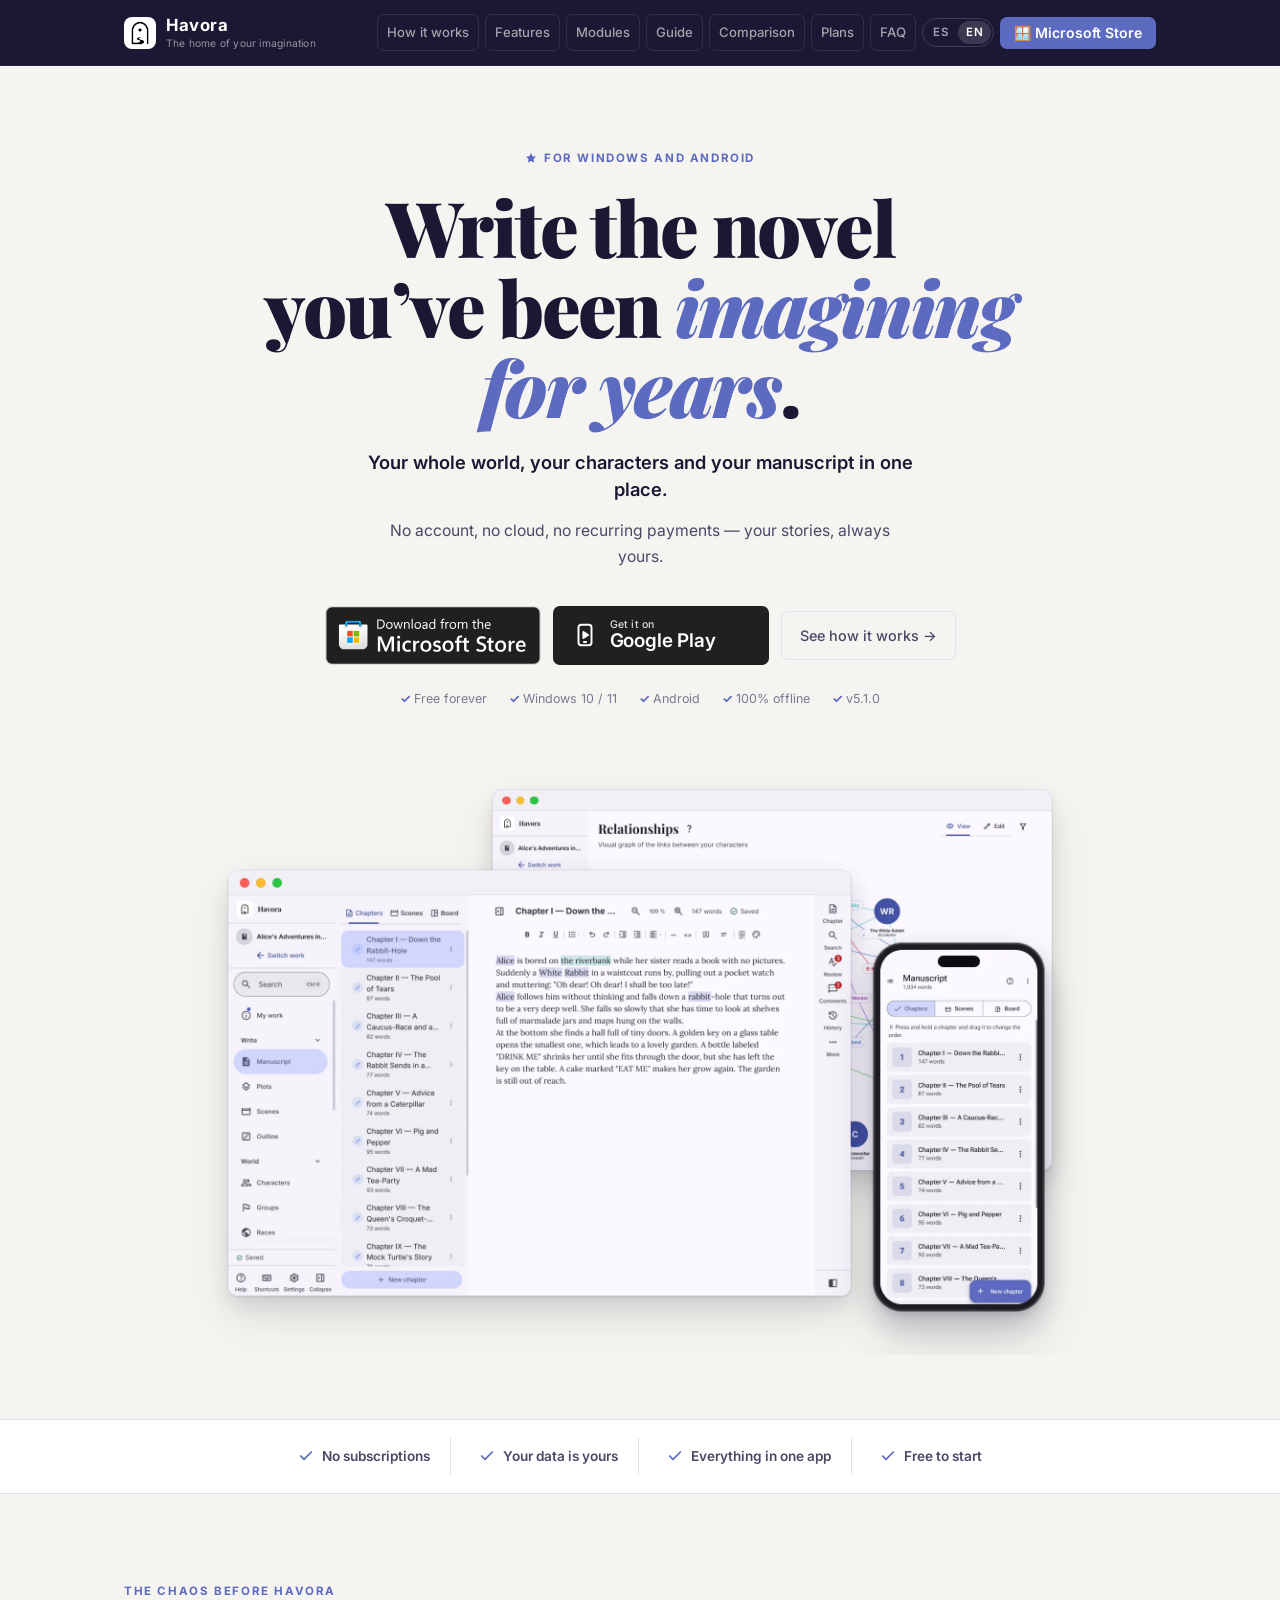
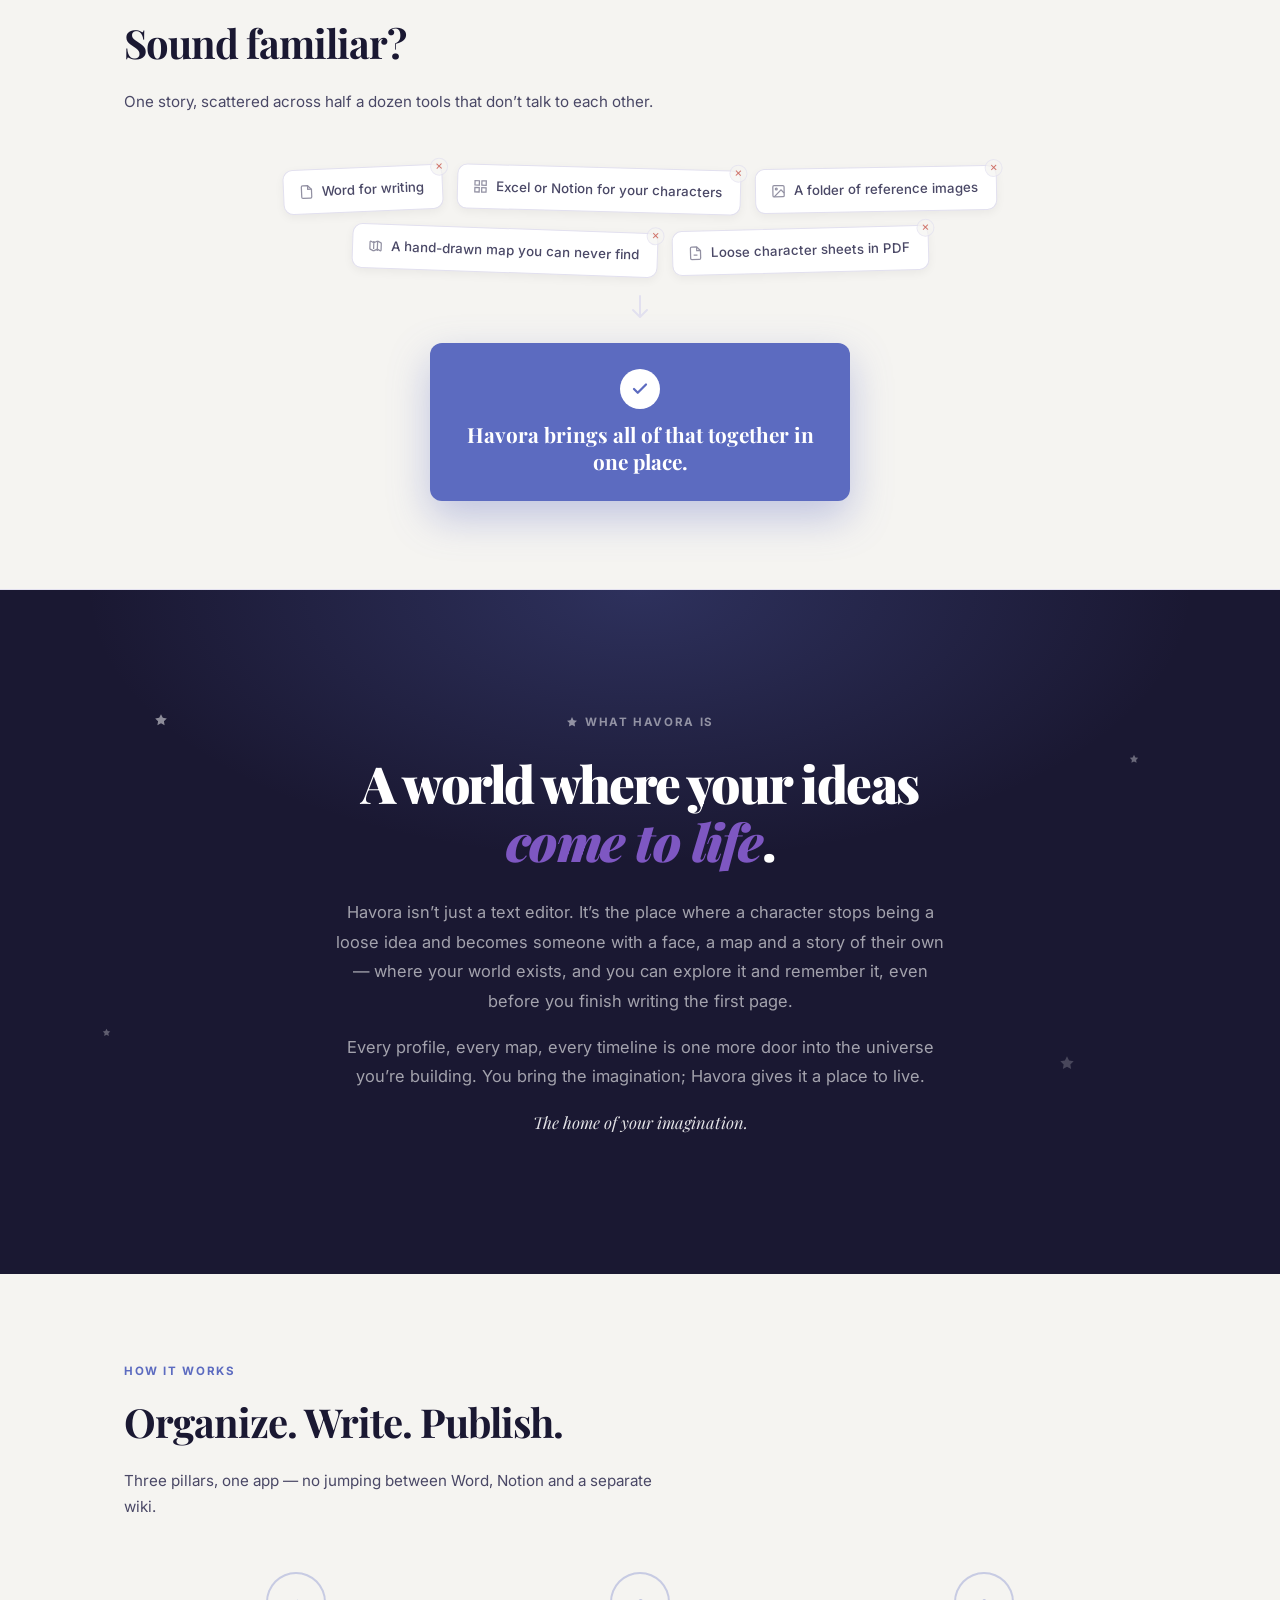
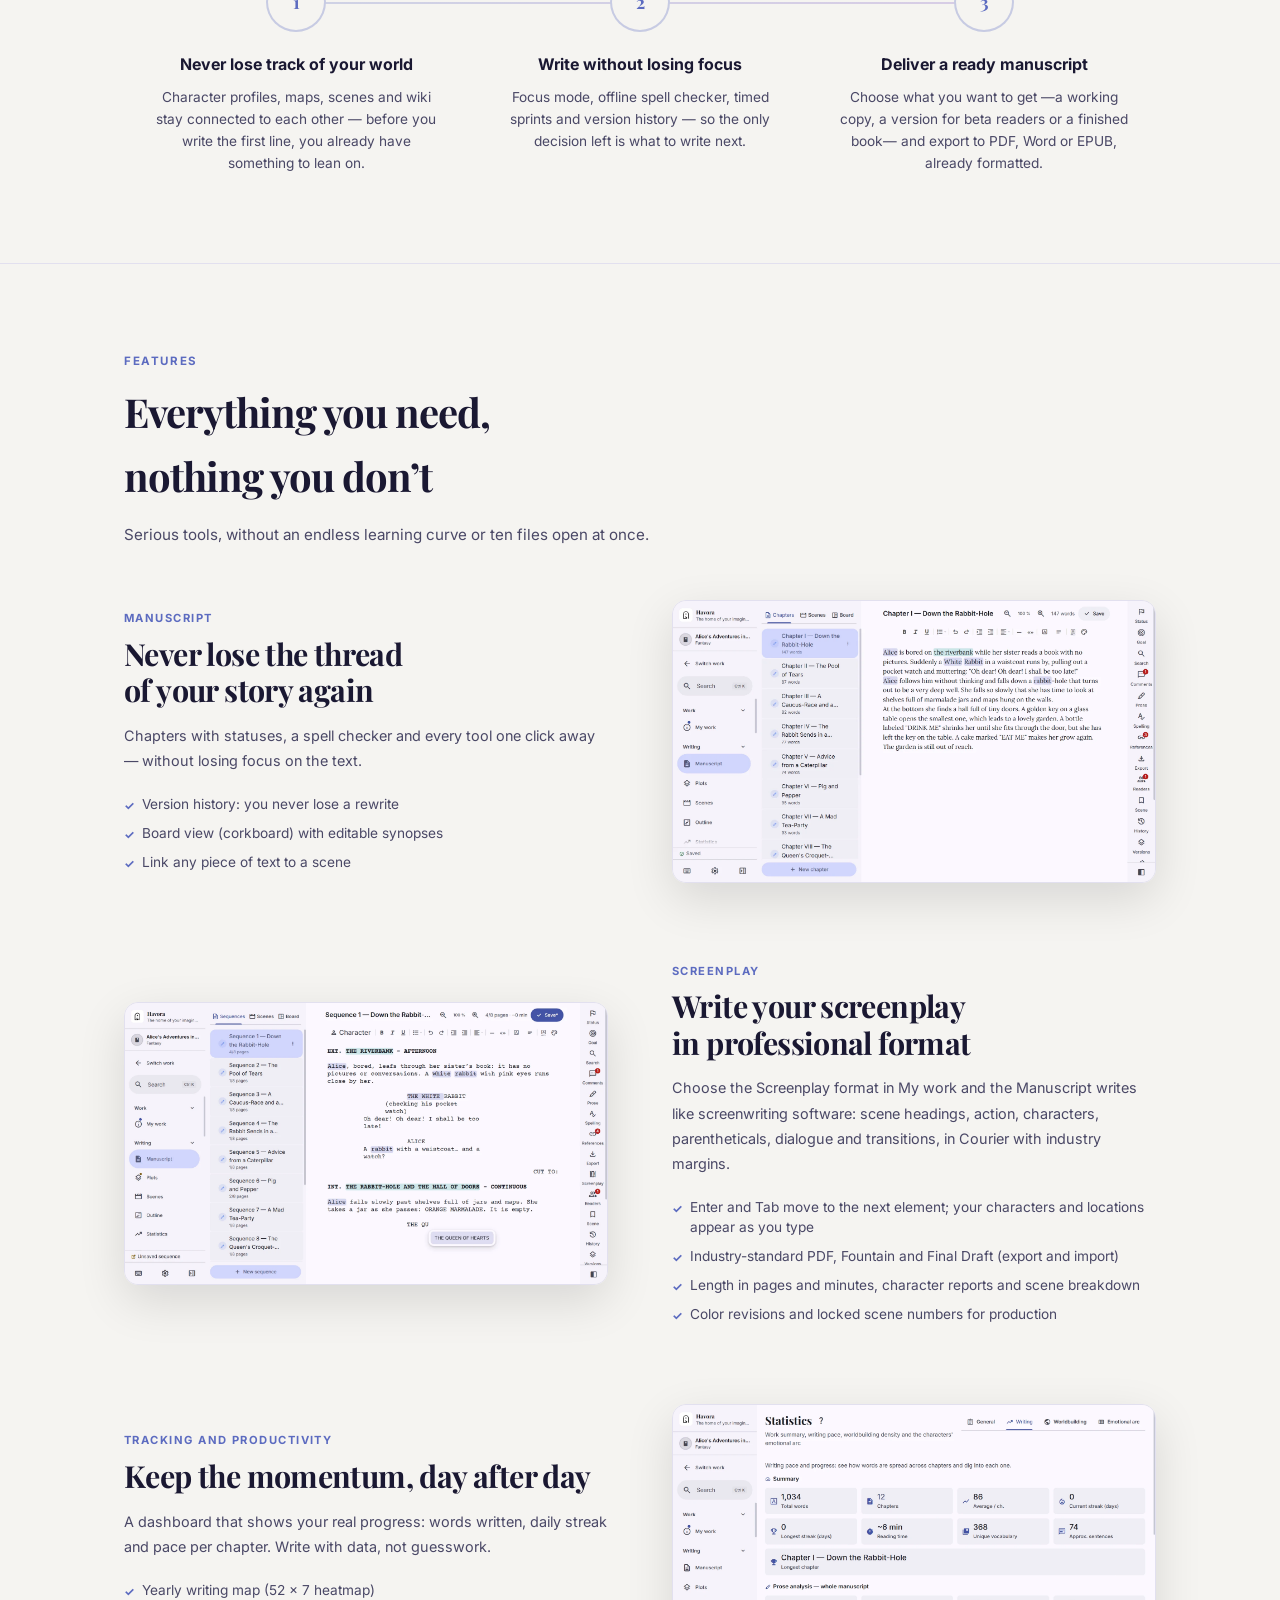
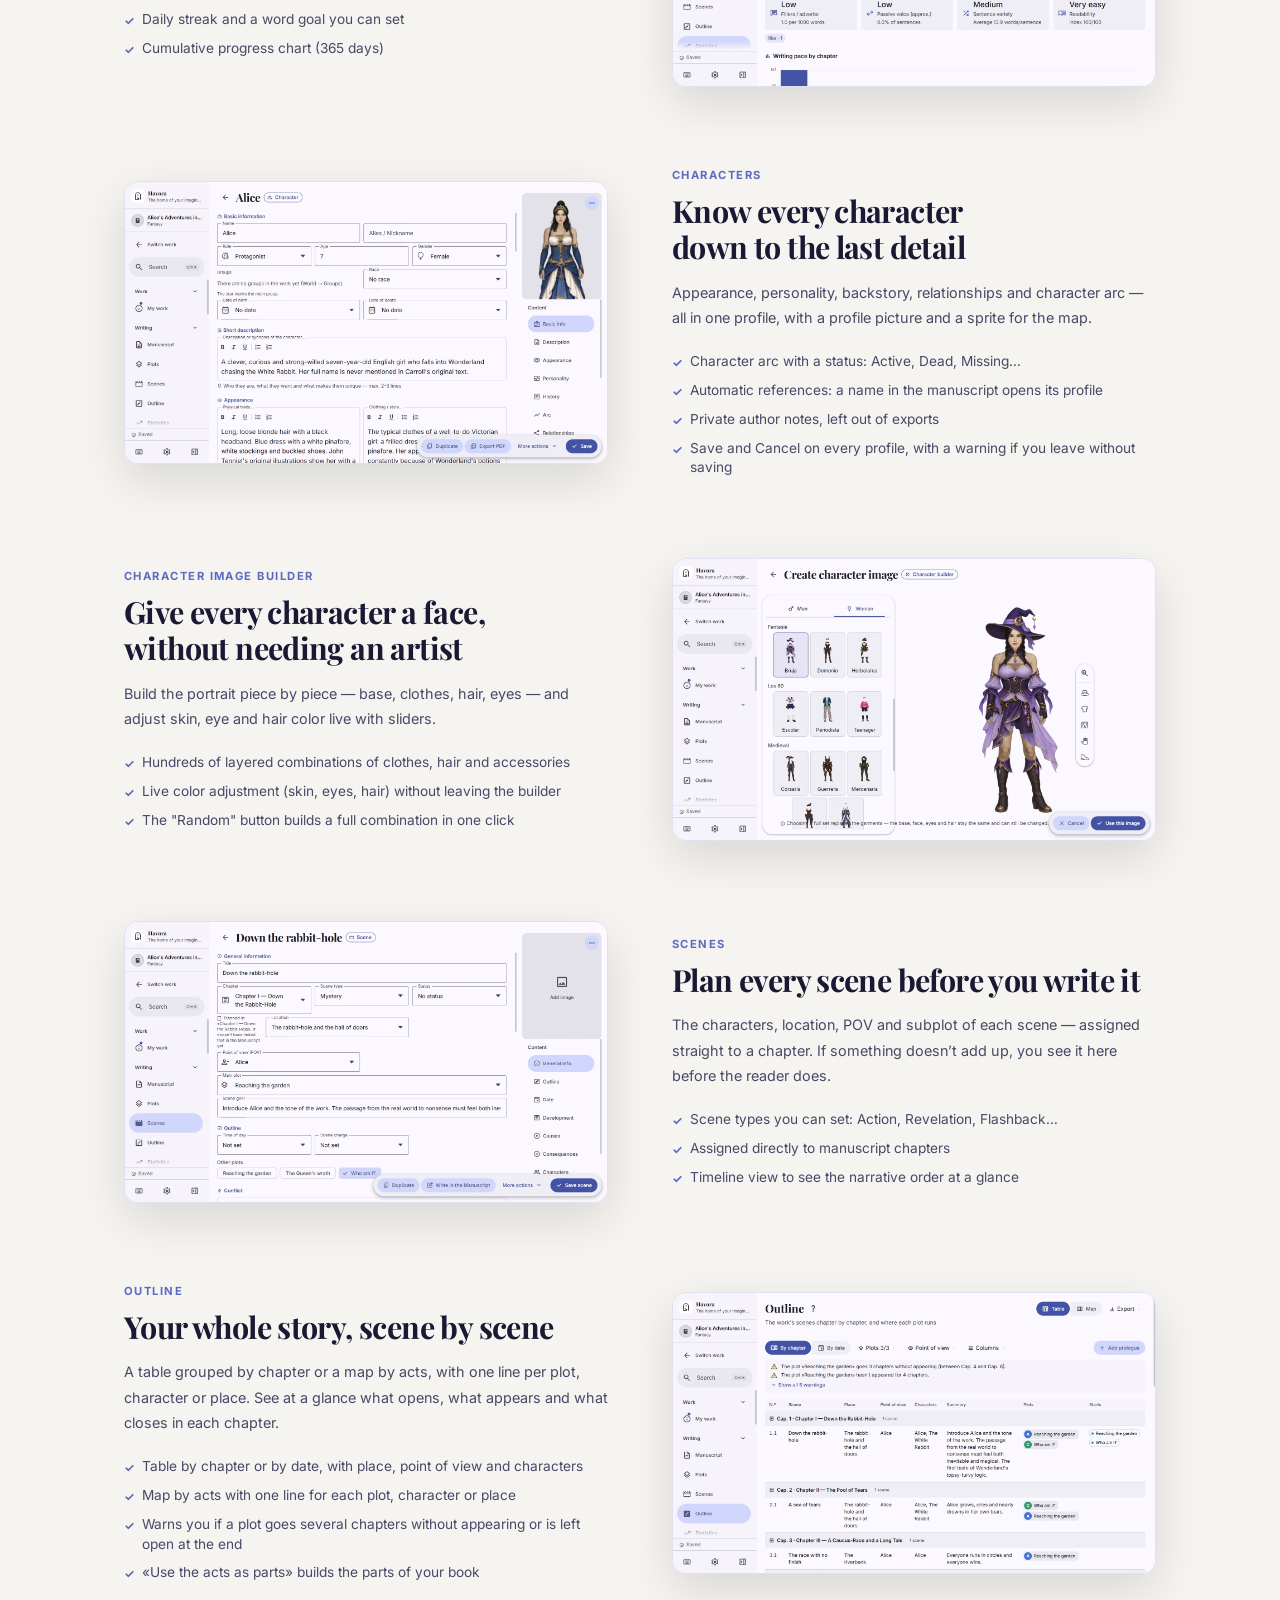
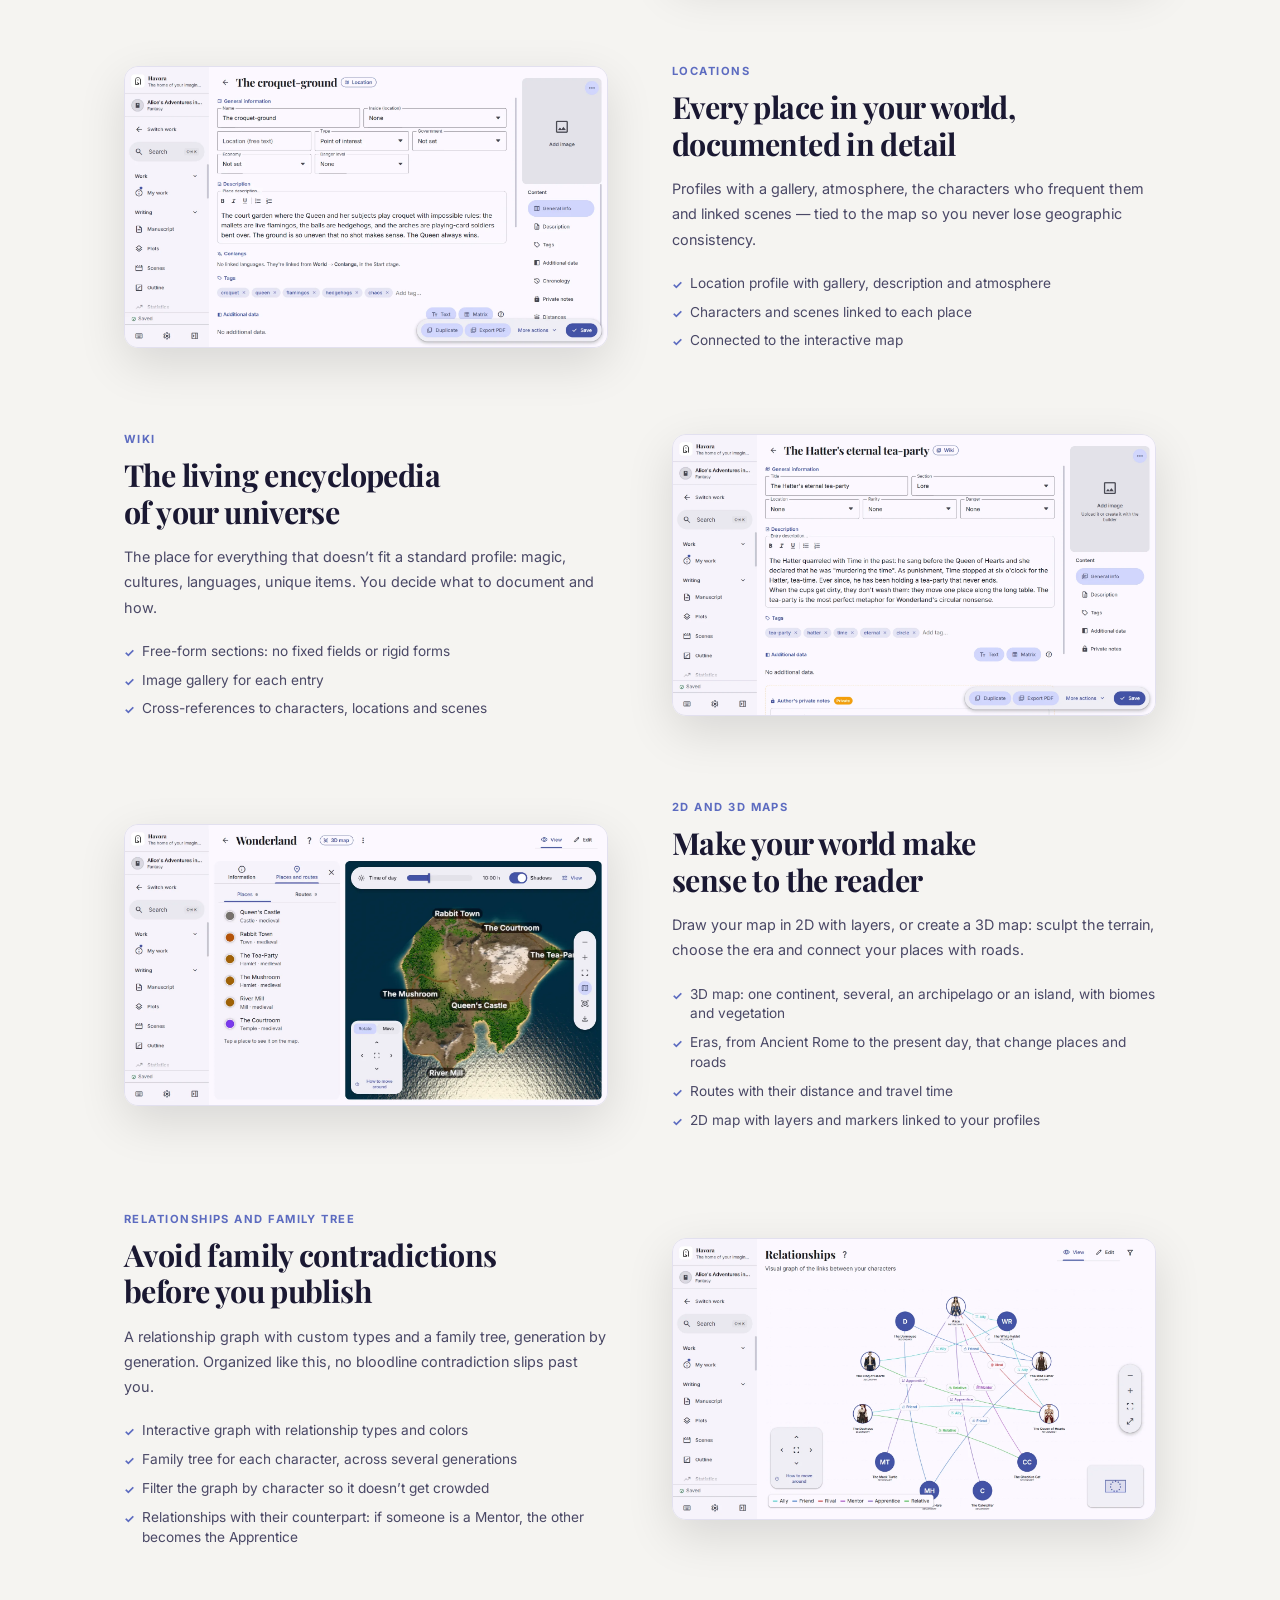
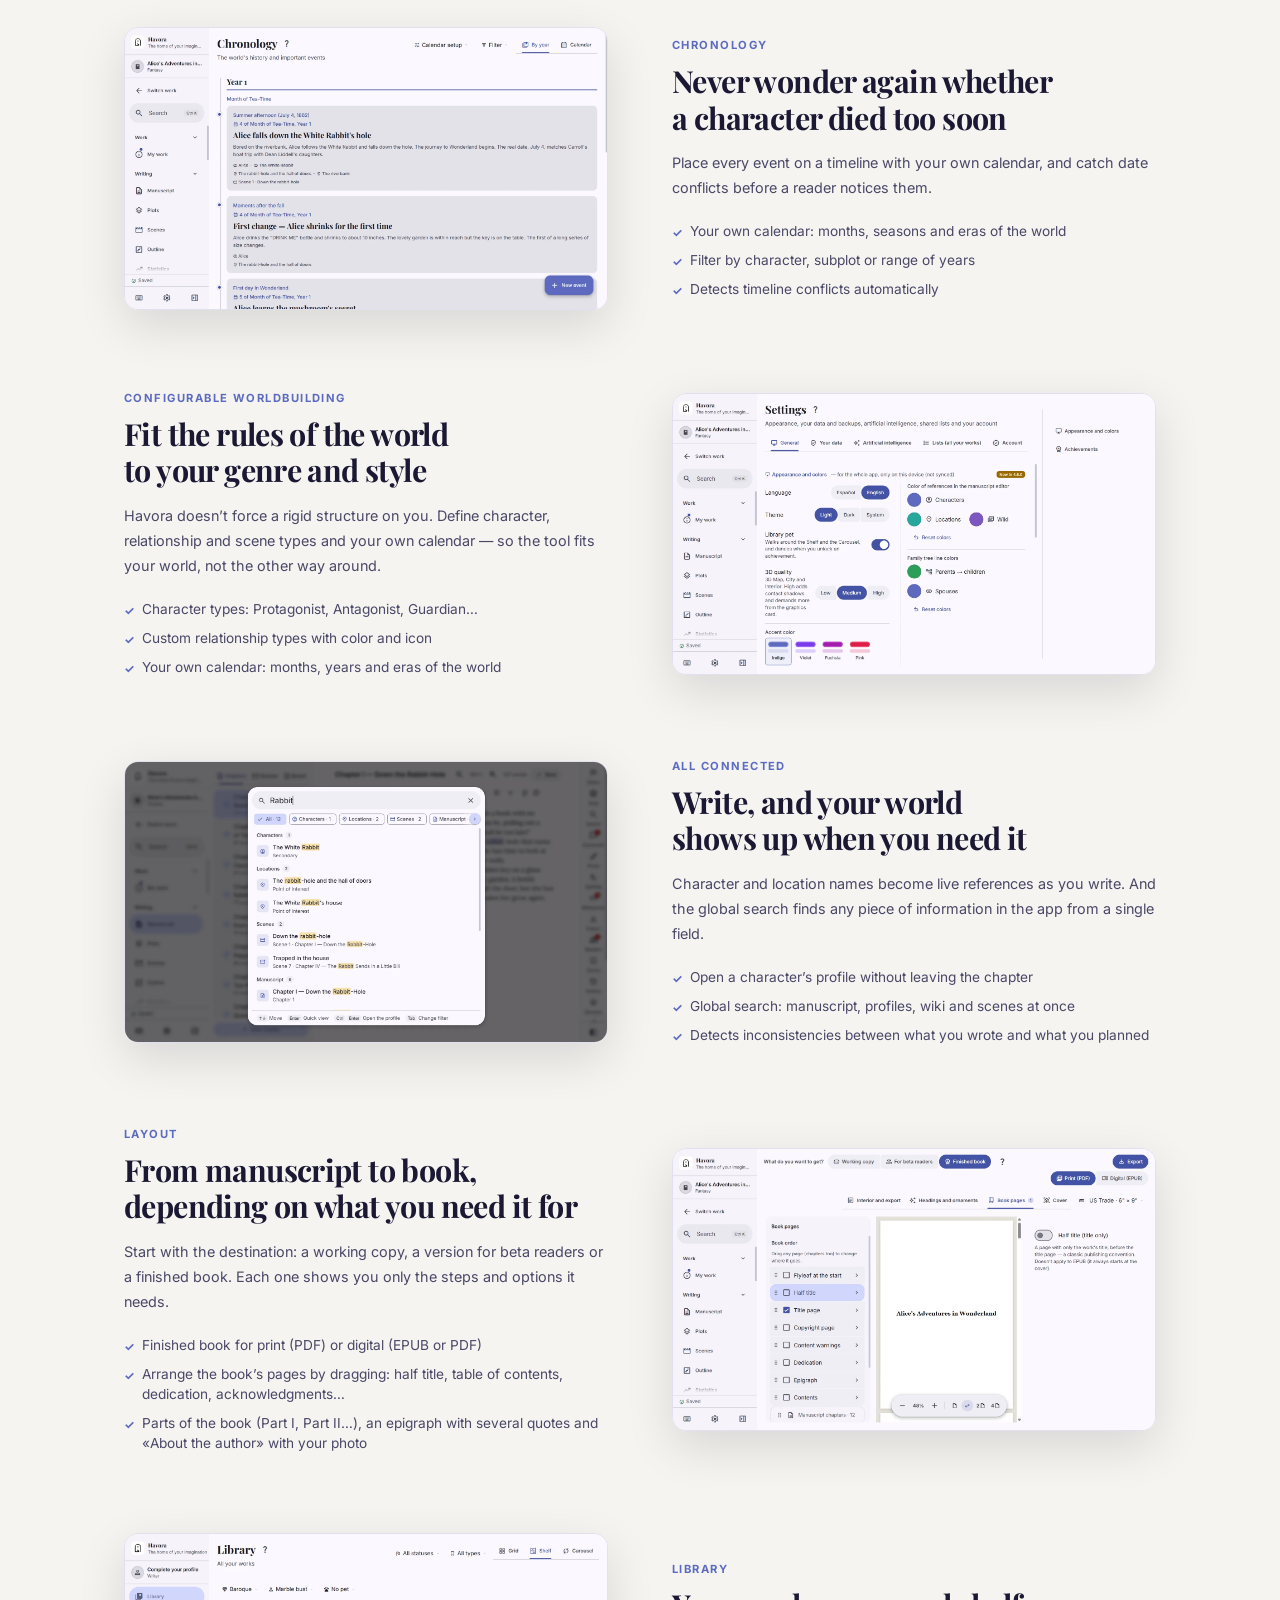
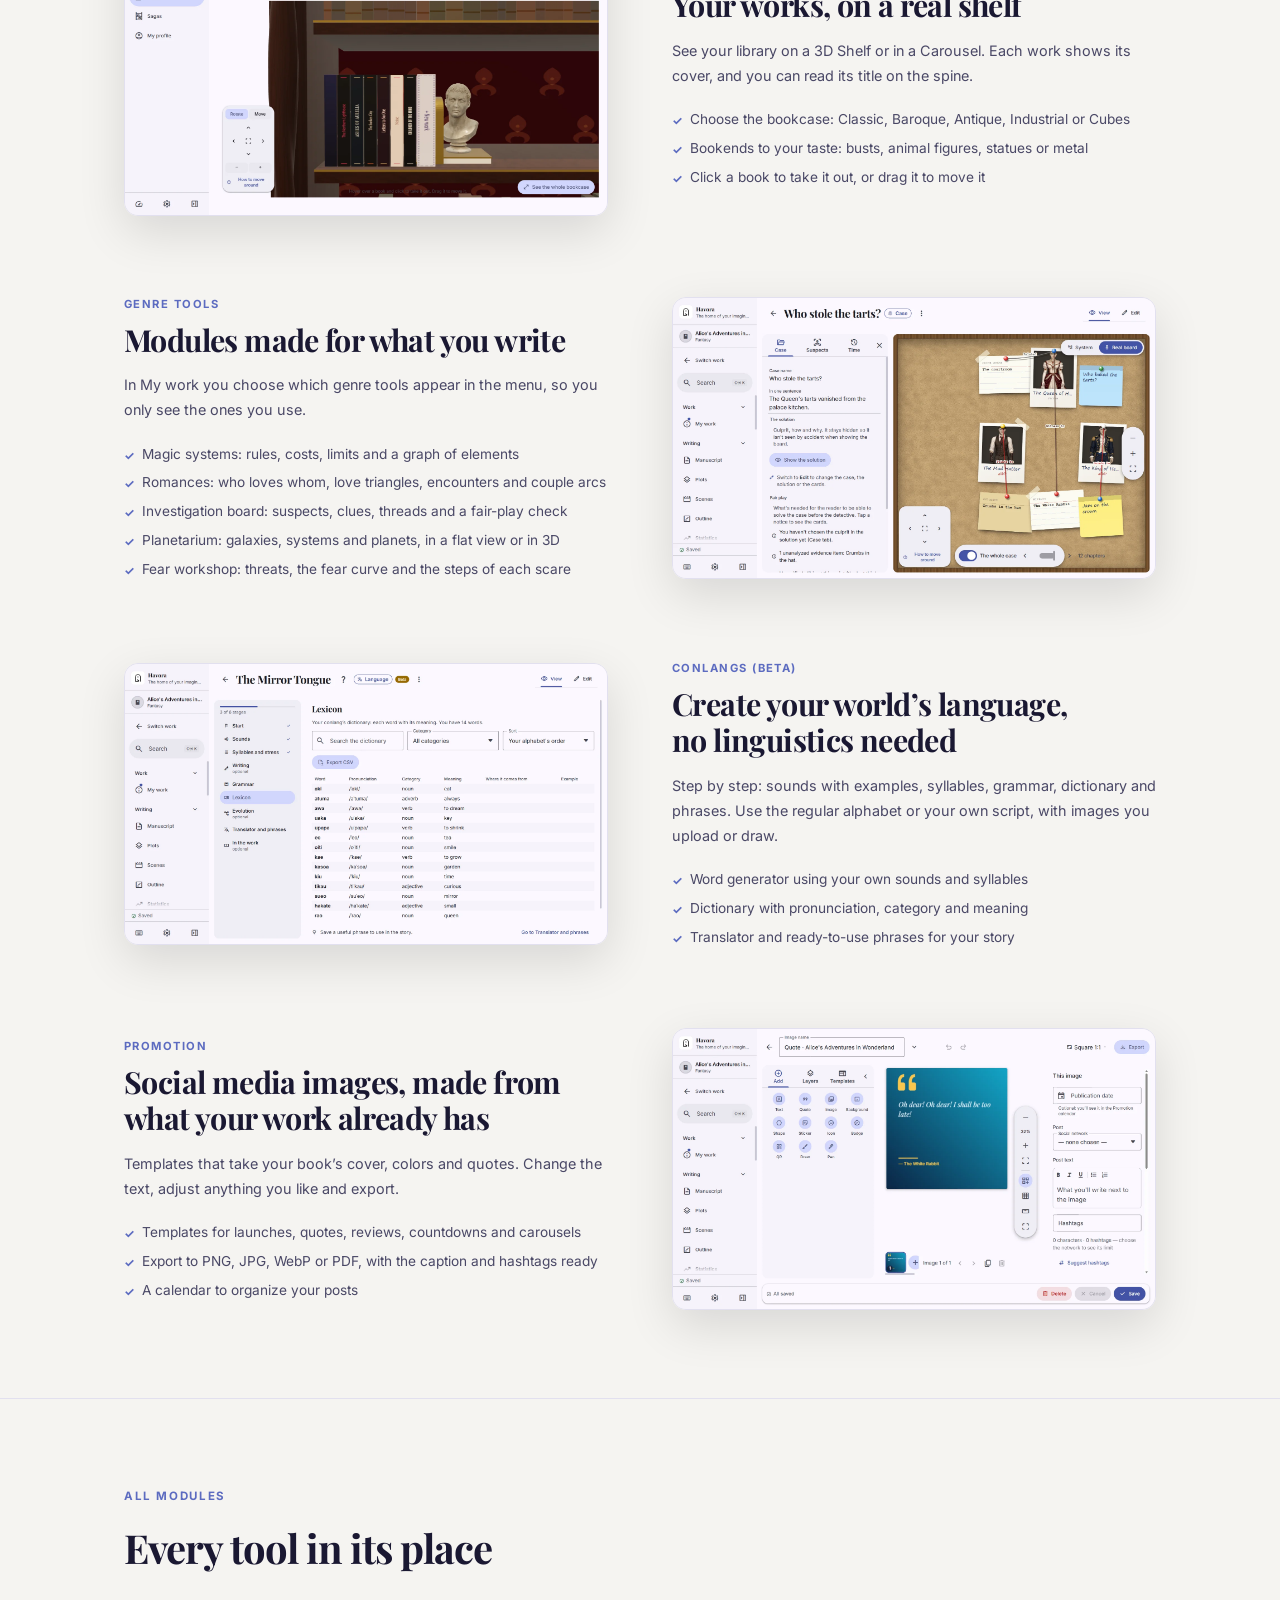
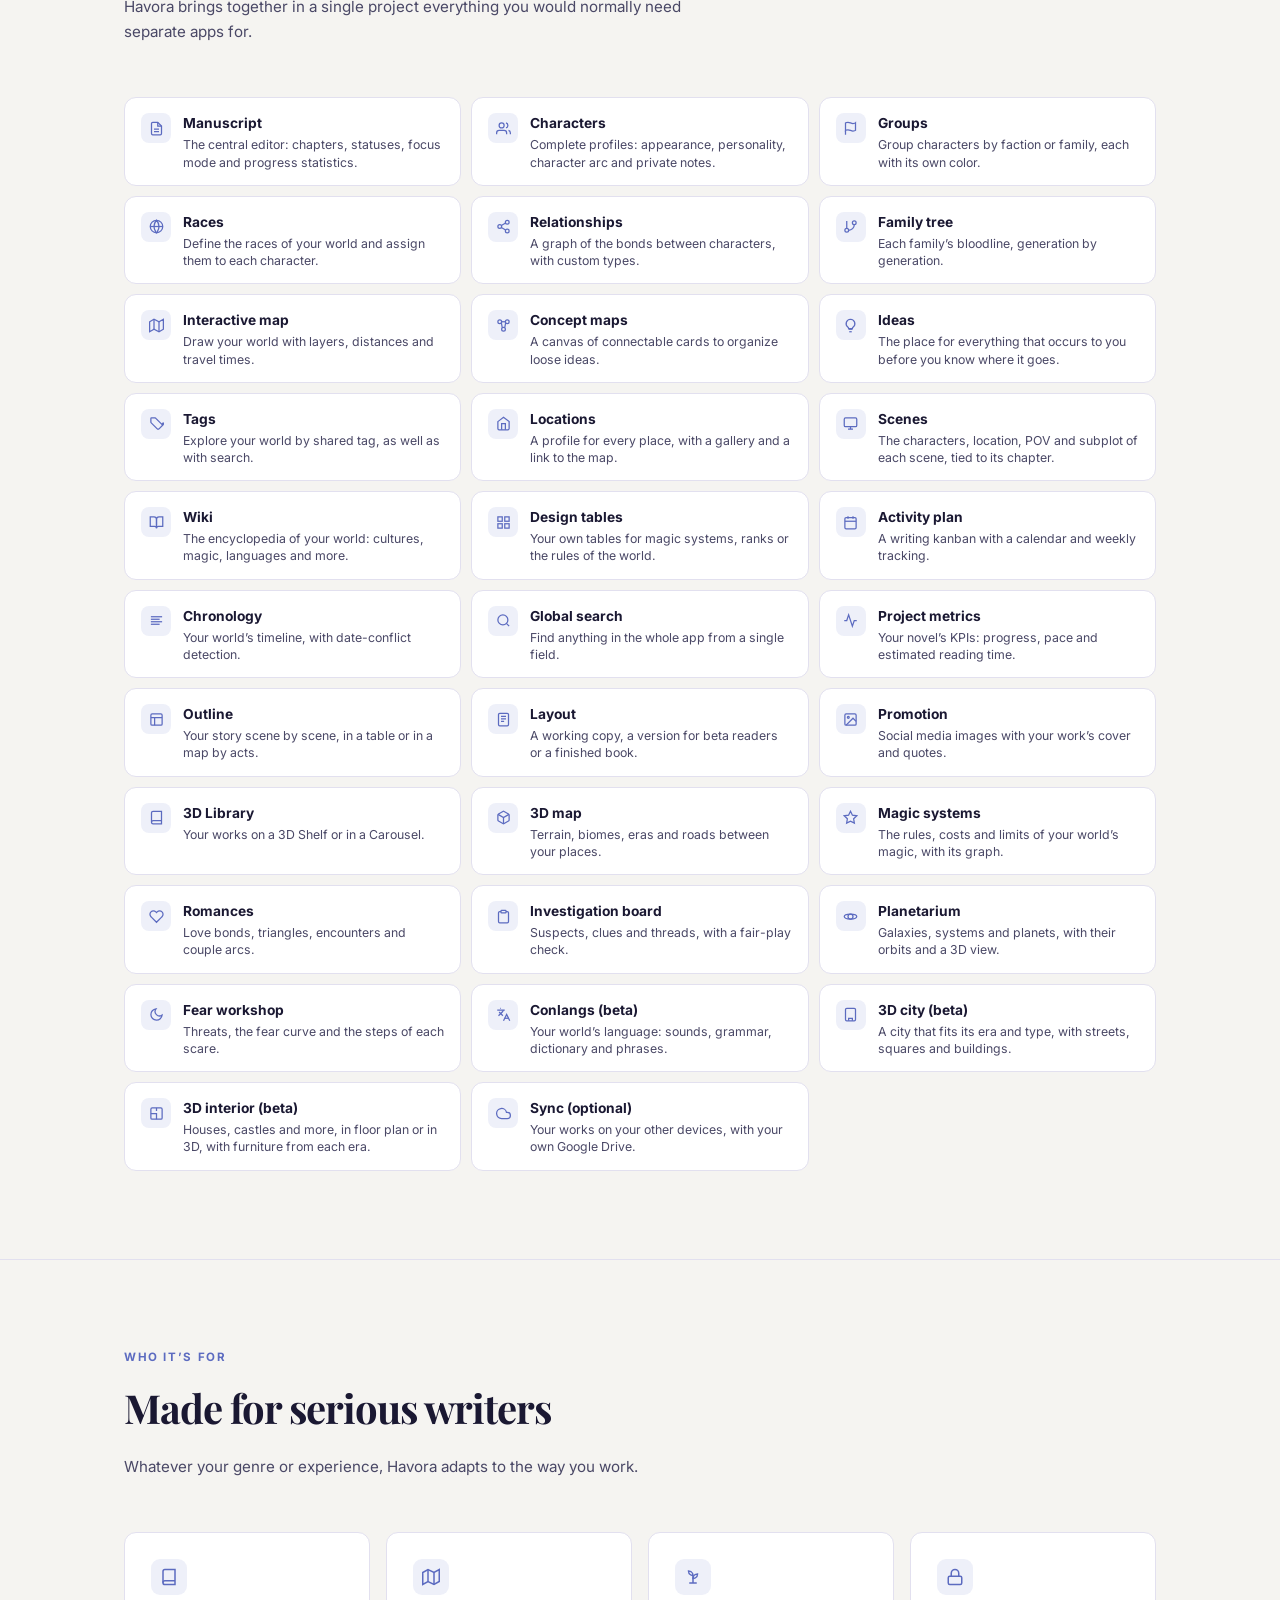
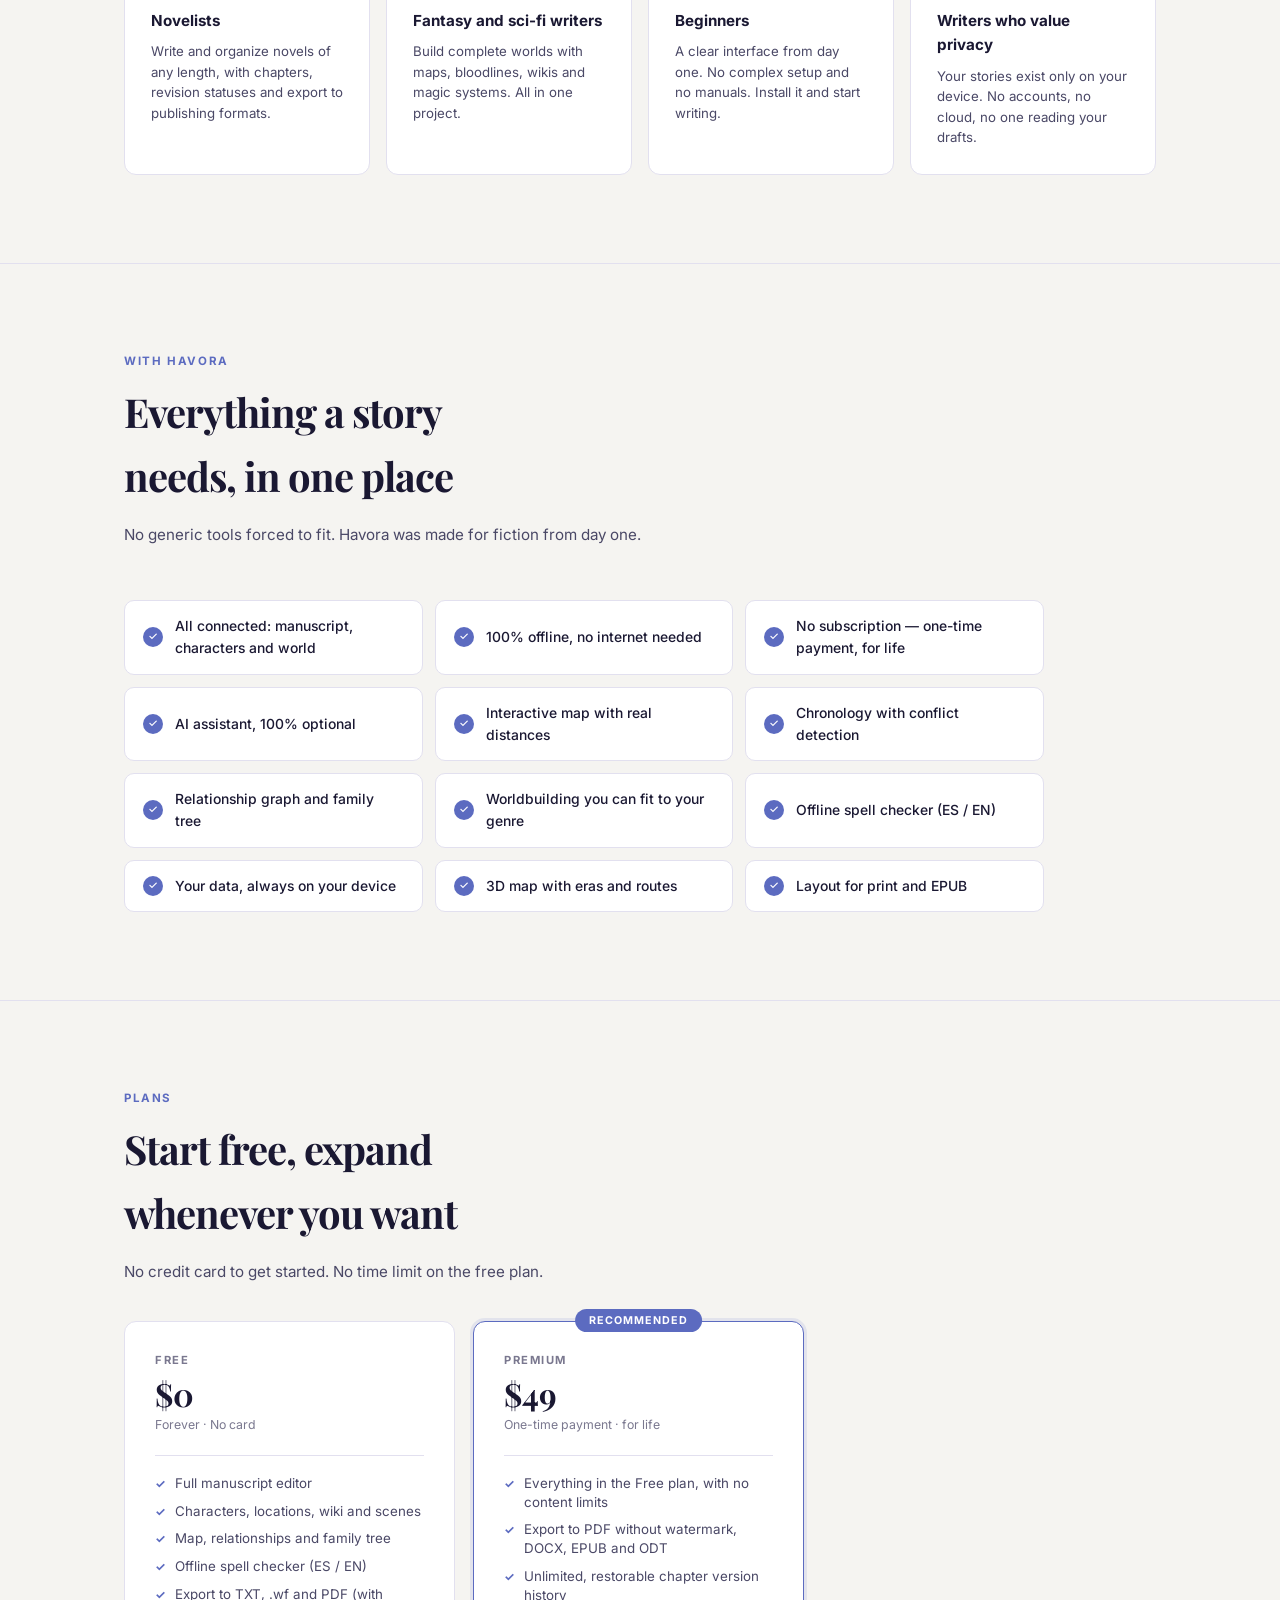
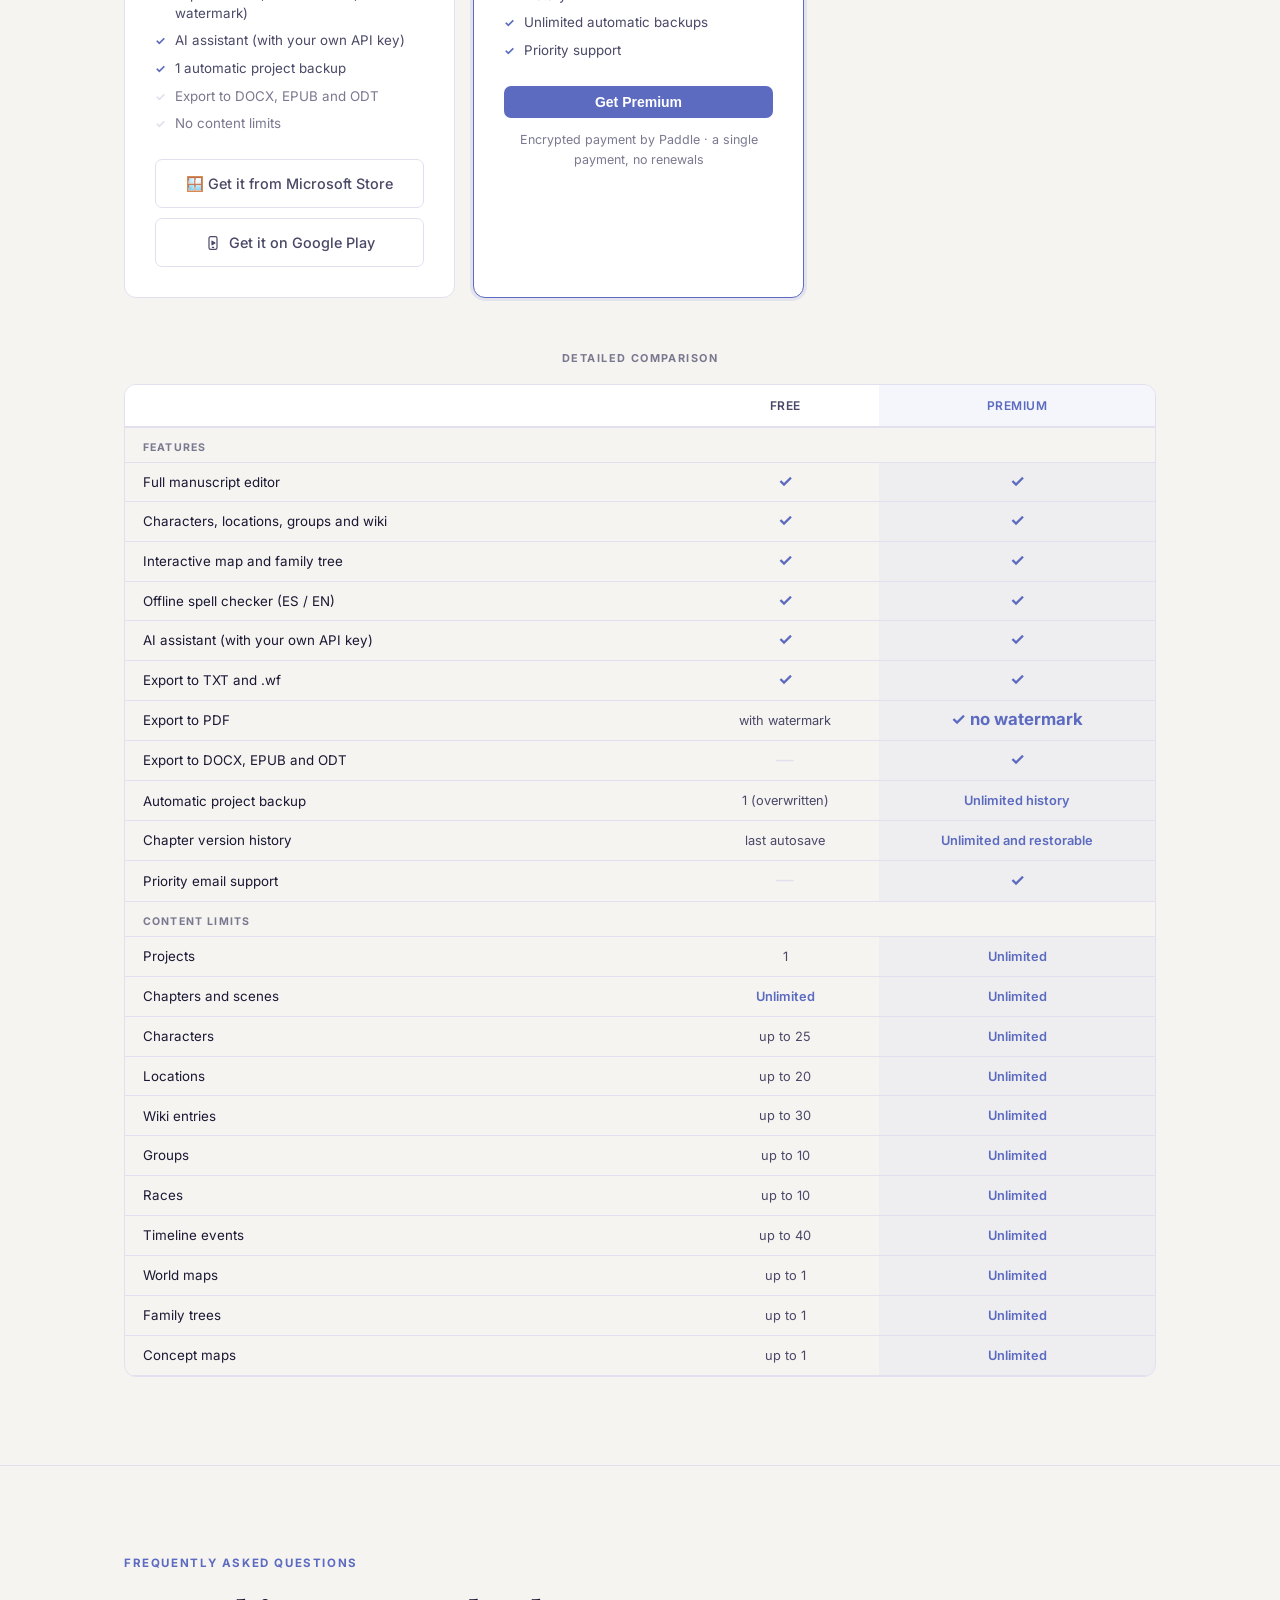
==== commit 8b84a9de: "changelog: v5.1.0 (español e inglés) Co-Authored-By: Claude Opus 5.5 <noreply@anthropic.com>" ====
--- a/index.html
+++ b/index.html
@@ -423,7 +423,7 @@
         <span>Windows 10 / 11</span>
         <span>Android</span>
         <span>100% offline</span>
-        <span>v5.0.0</span>
+        <span>v5.1.0</span>
       </div>
     </div>
     <!-- Collage de capturas reales de la app (PC y celular), una versión por idioma. Reemplaza al video de antes
@@ -1306,6 +1306,29 @@
     </div>
 
         <div class="changelog-entry">
+    <div class="changelog-header">
+      <span class="changelog-v">v5.1.0</span>
+      <span class="changelog-date">17 de noviembre de 2026</span>
+      <span class="changelog-tag">Bestiario, Tecnología del futuro, Brotes y contagios, y Guerras en el mapa</span>
+    </div>
+    <div class="changelog-groups">
+      <div class="changelog-group">
+        <h4>Novedades</h4>
+        <ul>
+          <li class="chg-item"><span class="chg-badge chg-new"><svg viewBox="0 0 16 16" fill="currentColor"><path d="M7.657 6.247c.11-.33.576-.33.686 0l.645 1.937a2.89 2.89 0 0 0 1.829 1.828l1.936.645c.33.11.33.576 0 .686l-1.937.645a2.89 2.89 0 0 0-1.828 1.829l-.645 1.936a.361.361 0 0 1-.686 0l-.645-1.937a2.89 2.89 0 0 0-1.828-1.828l-1.937-.645a.361.361 0 0 1 0-.686l1.937-.645a2.89 2.89 0 0 0 1.828-1.828zM3.794 1.148a.217.217 0 0 1 .412 0l.387 1.162c.173.518.579.924 1.097 1.097l1.162.387a.217.217 0 0 1 0 .412l-1.162.387A1.73 1.73 0 0 0 4.593 5.69l-.387 1.162a.217.217 0 0 1-.412 0L3.407 5.69A1.73 1.73 0 0 0 2.31 4.593l-1.162-.387a.217.217 0 0 1 0-.412l1.162-.387A1.73 1.73 0 0 0 3.407 2.31zM10.863.099a.145.145 0 0 1 .274 0l.258.774c.115.346.386.617.732.732l.774.258a.145.145 0 0 1 0 .274l-.774.258a1.16 1.16 0 0 0-.732.732l-.258.774a.145.145 0 0 1-.274 0l-.258-.774a1.16 1.16 0 0 0-.732-.732L9.1 2.137a.145.145 0 0 1 0-.274l.774-.258c.346-.115.617-.386.732-.732z"/></svg></span>Bestiario: familias, especies y variantes que heredan sus rasgos, comparación lado a lado, escala de tamaños y razas enlazadas a su criatura.</li>
+          <li class="chg-item"><span class="chg-badge chg-new"><svg viewBox="0 0 16 16" fill="currentColor"><path d="M7.657 6.247c.11-.33.576-.33.686 0l.645 1.937a2.89 2.89 0 0 0 1.829 1.828l1.936.645c.33.11.33.576 0 .686l-1.937.645a2.89 2.89 0 0 0-1.828 1.829l-.645 1.936a.361.361 0 0 1-.686 0l-.645-1.937a2.89 2.89 0 0 0-1.828-1.828l-1.937-.645a.361.361 0 0 1 0-.686l1.937-.645a2.89 2.89 0 0 0 1.828-1.828zM3.794 1.148a.217.217 0 0 1 .412 0l.387 1.162c.173.518.579.924 1.097 1.097l1.162.387a.217.217 0 0 1 0 .412l-1.162.387A1.73 1.73 0 0 0 4.593 5.69l-.387 1.162a.217.217 0 0 1-.412 0L3.407 5.69A1.73 1.73 0 0 0 2.31 4.593l-1.162-.387a.217.217 0 0 1 0-.412l1.162-.387A1.73 1.73 0 0 0 3.407 2.31zM10.863.099a.145.145 0 0 1 .274 0l.258.774c.115.346.386.617.732.732l.774.258a.145.145 0 0 1 0 .274l-.774.258a1.16 1.16 0 0 0-.732.732l-.258.774a.145.145 0 0 1-.274 0l-.258-.774a1.16 1.16 0 0 0-.732-.732L9.1 2.137a.145.145 0 0 1 0-.274l.774-.258c.346-.115.617-.386.732-.732z"/></svg></span>Tecnología del futuro: tecnologías con su árbol tecnológico, la historia del futuro sobre la Cronología e implantes.</li>
+          <li class="chg-item"><span class="chg-badge chg-new"><svg viewBox="0 0 16 16" fill="currentColor"><path d="M7.657 6.247c.11-.33.576-.33.686 0l.645 1.937a2.89 2.89 0 0 0 1.829 1.828l1.936.645c.33.11.33.576 0 .686l-1.937.645a2.89 2.89 0 0 0-1.828 1.829l-.645 1.936a.361.361 0 0 1-.686 0l-.645-1.937a2.89 2.89 0 0 0-1.828-1.828l-1.937-.645a.361.361 0 0 1 0-.686l1.937-.645a2.89 2.89 0 0 0 1.828-1.828zM3.794 1.148a.217.217 0 0 1 .412 0l.387 1.162c.173.518.579.924 1.097 1.097l1.162.387a.217.217 0 0 1 0 .412l-1.162.387A1.73 1.73 0 0 0 4.593 5.69l-.387 1.162a.217.217 0 0 1-.412 0L3.407 5.69A1.73 1.73 0 0 0 2.31 4.593l-1.162-.387a.217.217 0 0 1 0-.412l1.162-.387A1.73 1.73 0 0 0 3.407 2.31zM10.863.099a.145.145 0 0 1 .274 0l.258.774c.115.346.386.617.732.732l.774.258a.145.145 0 0 1 0 .274l-.774.258a1.16 1.16 0 0 0-.732.732l-.258.774a.145.145 0 0 1-.274 0l-.258-.774a1.16 1.16 0 0 0-.732-.732L9.1 2.137a.145.145 0 0 1 0-.274l.774-.258c.346-.115.617-.386.732-.732z"/></svg></span>Brotes y contagios: virus, bacterias, maldiciones y otros agentes con sus etapas, contagio y cura, la salud de cada personaje por capítulo, una calculadora del brote y las zonas de contagio en los mapas.</li>
+          <li class="chg-item"><span class="chg-badge chg-new"><svg viewBox="0 0 16 16" fill="currentColor"><path d="M7.657 6.247c.11-.33.576-.33.686 0l.645 1.937a2.89 2.89 0 0 0 1.829 1.828l1.936.645c.33.11.33.576 0 .686l-1.937.645a2.89 2.89 0 0 0-1.828 1.829l-.645 1.936a.361.361 0 0 1-.686 0l-.645-1.937a2.89 2.89 0 0 0-1.828-1.828l-1.937-.645a.361.361 0 0 1 0-.686l1.937-.645a2.89 2.89 0 0 0 1.828-1.828zM3.794 1.148a.217.217 0 0 1 .412 0l.387 1.162c.173.518.579.924 1.097 1.097l1.162.387a.217.217 0 0 1 0 .412l-1.162.387A1.73 1.73 0 0 0 4.593 5.69l-.387 1.162a.217.217 0 0 1-.412 0L3.407 5.69A1.73 1.73 0 0 0 2.31 4.593l-1.162-.387a.217.217 0 0 1 0-.412l1.162-.387A1.73 1.73 0 0 0 3.407 2.31zM10.863.099a.145.145 0 0 1 .274 0l.258.774c.115.346.386.617.732.732l.774.258a.145.145 0 0 1 0 .274l-.774.258a1.16 1.16 0 0 0-.732.732l-.258.774a.145.145 0 0 1-.274 0l-.258-.774a1.16 1.16 0 0 0-.732-.732L9.1 2.137a.145.145 0 0 1 0-.274l.774-.258c.346-.115.617-.386.732-.732z"/></svg></span>Guerras en el mapa: crea batallas y ubica los ejércitos capítulo a capítulo directamente en el Mapa 3D y en los mapas 2D, y mira el recorrido que siguió cada ejército hasta la batalla.</li>
+          <li class="chg-item"><span class="chg-badge chg-new"><svg viewBox="0 0 16 16" fill="currentColor"><path d="M7.657 6.247c.11-.33.576-.33.686 0l.645 1.937a2.89 2.89 0 0 0 1.829 1.828l1.936.645c.33.11.33.576 0 .686l-1.937.645a2.89 2.89 0 0 0-1.828 1.829l-.645 1.936a.361.361 0 0 1-.686 0l-.645-1.937a2.89 2.89 0 0 0-1.828-1.828l-1.937-.645a.361.361 0 0 1 0-.686l1.937-.645a2.89 2.89 0 0 0 1.828-1.828zM3.794 1.148a.217.217 0 0 1 .412 0l.387 1.162c.173.518.579.924 1.097 1.097l1.162.387a.217.217 0 0 1 0 .412l-1.162.387A1.73 1.73 0 0 0 4.593 5.69l-.387 1.162a.217.217 0 0 1-.412 0L3.407 5.69A1.73 1.73 0 0 0 2.31 4.593l-1.162-.387a.217.217 0 0 1 0-.412l1.162-.387A1.73 1.73 0 0 0 3.407 2.31zM10.863.099a.145.145 0 0 1 .274 0l.258.774c.115.346.386.617.732.732l.774.258a.145.145 0 0 1 0 .274l-.774.258a1.16 1.16 0 0 0-.732.732l-.258.774a.145.145 0 0 1-.274 0l-.258-.774a1.16 1.16 0 0 0-.732-.732L9.1 2.137a.145.145 0 0 1 0-.274l.774-.258c.346-.115.617-.386.732-.732z"/></svg></span>Mapas más fáciles de editar: el Mapa 3D y los mapas 2D tienen el mismo panel con Información, Elementos y Herramientas, y al elegir algo aparece un pequeño menú con lo que puedes hacer. En el Mapa 3D, los ríos y los lagos quedan dentro de su cauce, se unen sin cortes y llegan al mar.</li>
+          <li class="chg-item"><span class="chg-badge chg-new"><svg viewBox="0 0 16 16" fill="currentColor"><path d="M7.657 6.247c.11-.33.576-.33.686 0l.645 1.937a2.89 2.89 0 0 0 1.829 1.828l1.936.645c.33.11.33.576 0 .686l-1.937.645a2.89 2.89 0 0 0-1.828 1.829l-.645 1.936a.361.361 0 0 1-.686 0l-.645-1.937a2.89 2.89 0 0 0-1.828-1.828l-1.937-.645a.361.361 0 0 1 0-.686l1.937-.645a2.89 2.89 0 0 0 1.828-1.828zM3.794 1.148a.217.217 0 0 1 .412 0l.387 1.162c.173.518.579.924 1.097 1.097l1.162.387a.217.217 0 0 1 0 .412l-1.162.387A1.73 1.73 0 0 0 4.593 5.69l-.387 1.162a.217.217 0 0 1-.412 0L3.407 5.69A1.73 1.73 0 0 0 2.31 4.593l-1.162-.387a.217.217 0 0 1 0-.412l1.162-.387A1.73 1.73 0 0 0 3.407 2.31zM10.863.099a.145.145 0 0 1 .274 0l.258.774c.115.346.386.617.732.732l.774.258a.145.145 0 0 1 0 .274l-.774.258a1.16 1.16 0 0 0-.732.732l-.258.774a.145.145 0 0 1-.274 0l-.258-.774a1.16 1.16 0 0 0-.732-.732L9.1 2.137a.145.145 0 0 1 0-.274l.774-.258c.346-.115.617-.386.732-.732z"/></svg></span>Heráldica renovada: el escudo se edita en un lienzo como en Promoción, con capas, asas para mover y agrandar, color de las líneas, hasta tres figuras con su propio color, sombra y figuras nuevas (zorro, carnero, ballena, torre, llave, rosa y más).</li>
+          <li class="chg-item"><span class="chg-badge chg-new"><svg viewBox="0 0 16 16" fill="currentColor"><path d="M7.657 6.247c.11-.33.576-.33.686 0l.645 1.937a2.89 2.89 0 0 0 1.829 1.828l1.936.645c.33.11.33.576 0 .686l-1.937.645a2.89 2.89 0 0 0-1.828 1.829l-.645 1.936a.361.361 0 0 1-.686 0l-.645-1.937a2.89 2.89 0 0 0-1.828-1.828l-1.937-.645a.361.361 0 0 1 0-.686l1.937-.645a2.89 2.89 0 0 0 1.828-1.828zM3.794 1.148a.217.217 0 0 1 .412 0l.387 1.162c.173.518.579.924 1.097 1.097l1.162.387a.217.217 0 0 1 0 .412l-1.162.387A1.73 1.73 0 0 0 4.593 5.69l-.387 1.162a.217.217 0 0 1-.412 0L3.407 5.69A1.73 1.73 0 0 0 2.31 4.593l-1.162-.387a.217.217 0 0 1 0-.412l1.162-.387A1.73 1.73 0 0 0 3.407 2.31zM10.863.099a.145.145 0 0 1 .274 0l.258.774c.115.346.386.617.732.732l.774.258a.145.145 0 0 1 0 .274l-.774.258a1.16 1.16 0 0 0-.732.732l-.258.774a.145.145 0 0 1-.274 0l-.258-.774a1.16 1.16 0 0 0-.732-.732L9.1 2.137a.145.145 0 0 1 0-.274l.774-.258c.346-.115.617-.386.732-.732z"/></svg></span>Estadísticas de uso anónimas: ahora cuentan también qué secciones se usan más, y puedes apagarlas en Configuración → Datos y archivos. La Guía explica qué envían.</li>
+          <li class="chg-item"><span class="chg-badge chg-new"><svg viewBox="0 0 16 16" fill="currentColor"><path d="M7.657 6.247c.11-.33.576-.33.686 0l.645 1.937a2.89 2.89 0 0 0 1.829 1.828l1.936.645c.33.11.33.576 0 .686l-1.937.645a2.89 2.89 0 0 0-1.828 1.829l-.645 1.936a.361.361 0 0 1-.686 0l-.645-1.937a2.89 2.89 0 0 0-1.828-1.828l-1.937-.645a.361.361 0 0 1 0-.686l1.937-.645a2.89 2.89 0 0 0 1.828-1.828zM3.794 1.148a.217.217 0 0 1 .412 0l.387 1.162c.173.518.579.924 1.097 1.097l1.162.387a.217.217 0 0 1 0 .412l-1.162.387A1.73 1.73 0 0 0 4.593 5.69l-.387 1.162a.217.217 0 0 1-.412 0L3.407 5.69A1.73 1.73 0 0 0 2.31 4.593l-1.162-.387a.217.217 0 0 1 0-.412l1.162-.387A1.73 1.73 0 0 0 3.407 2.31zM10.863.099a.145.145 0 0 1 .274 0l.258.774c.115.346.386.617.732.732l.774.258a.145.145 0 0 1 0 .274l-.774.258a1.16 1.16 0 0 0-.732.732l-.258.774a.145.145 0 0 1-.274 0l-.258-.774a1.16 1.16 0 0 0-.732-.732L9.1 2.137a.145.145 0 0 1 0-.274l.774-.258c.346-.115.617-.386.732-.732z"/></svg></span>En el celular: Bestiario, Tecnología del futuro, Brotes y contagios, y figuras nuevas en la Heráldica.</li>
+        </ul>
+      </div>
+    </div>
+  </div>
+
+                        <div class="changelog-entry">
     <div class="changelog-header">
       <span class="changelog-v">v5.0.0</span>
       <span class="changelog-date">15 de noviembre de 2026</span>
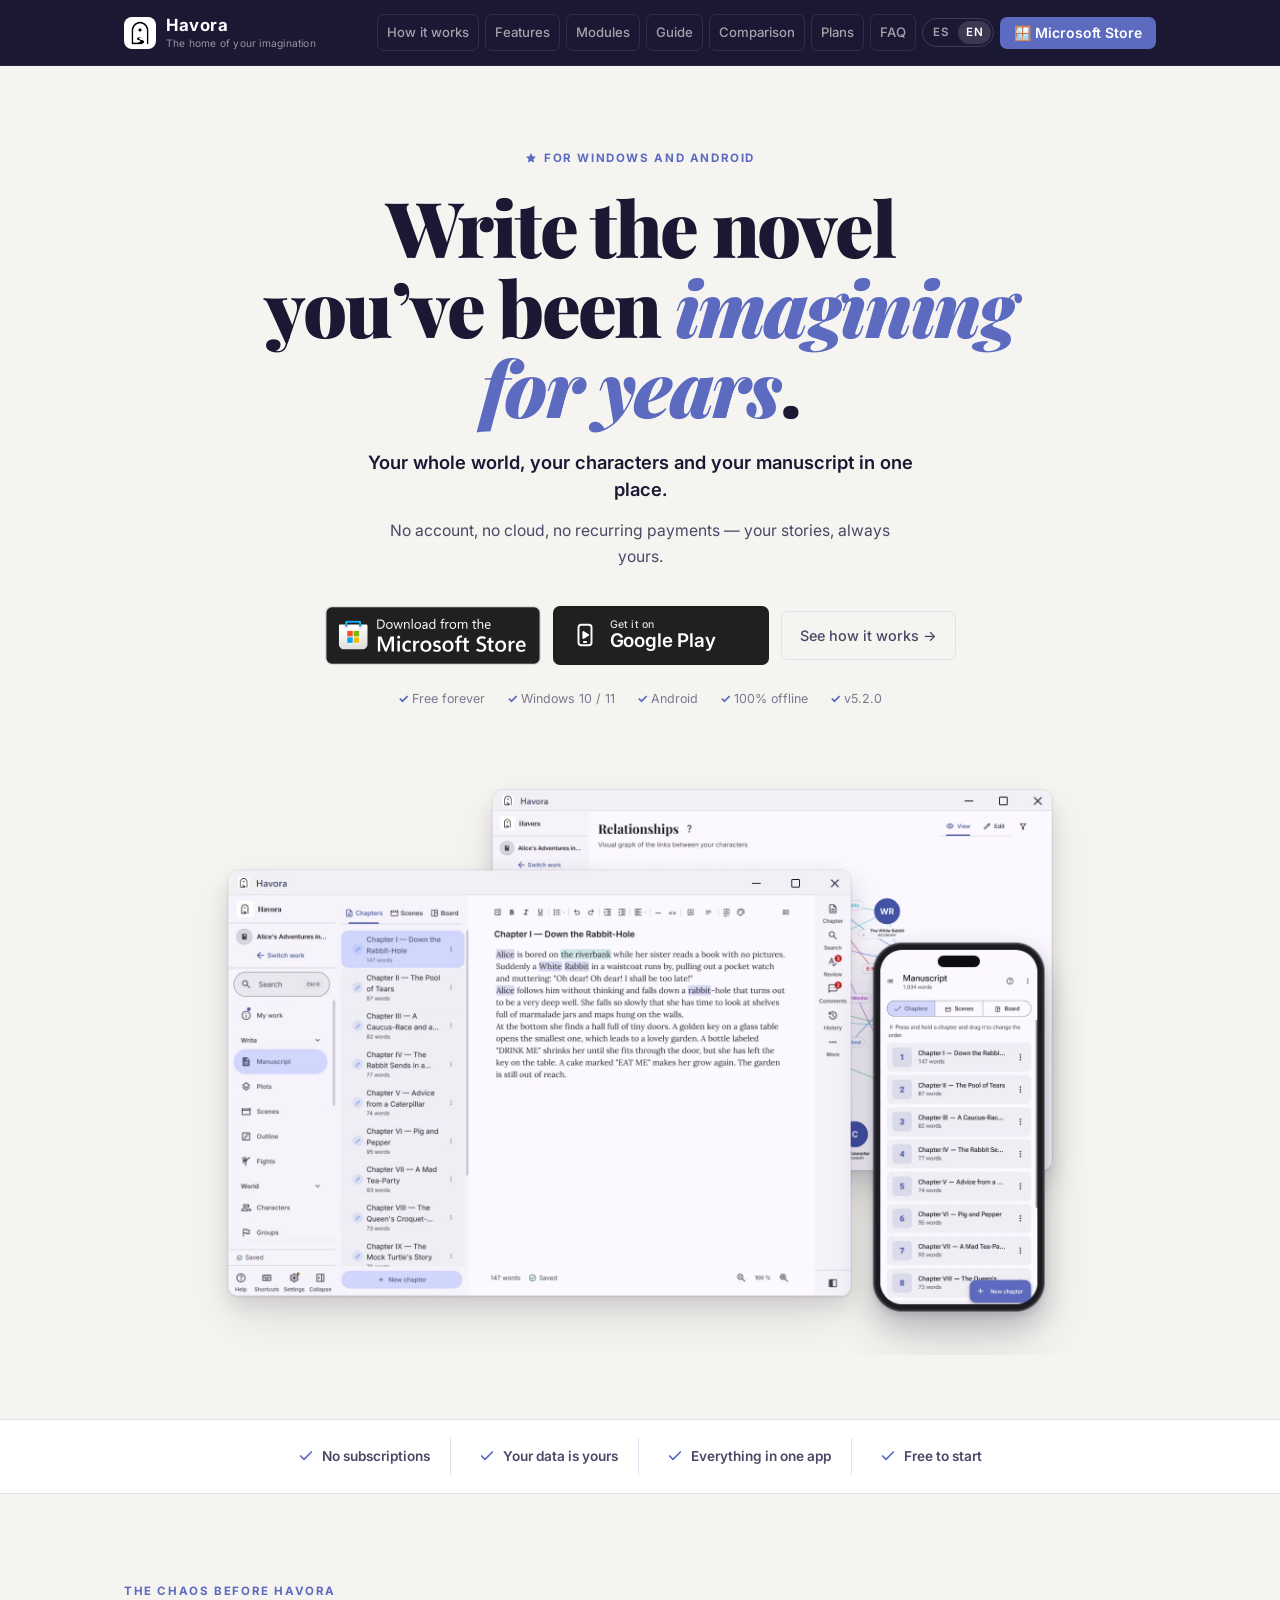
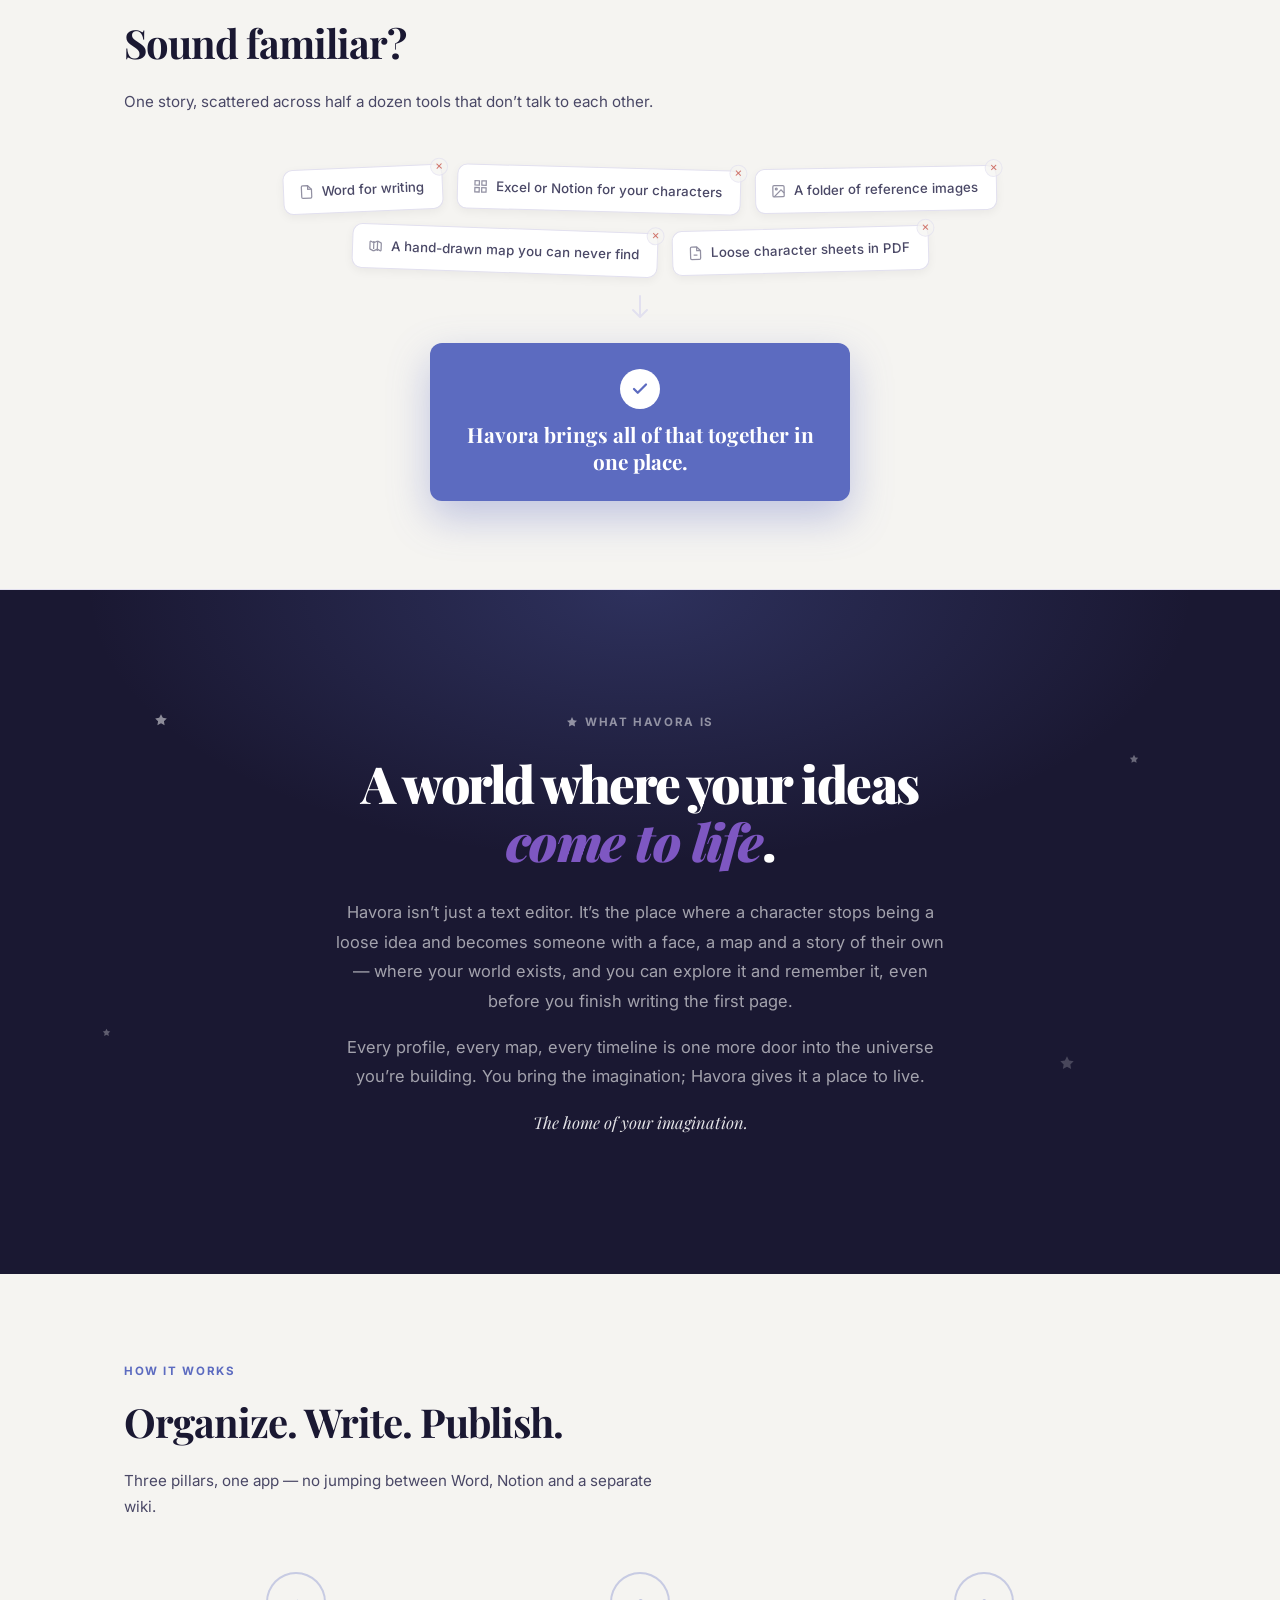
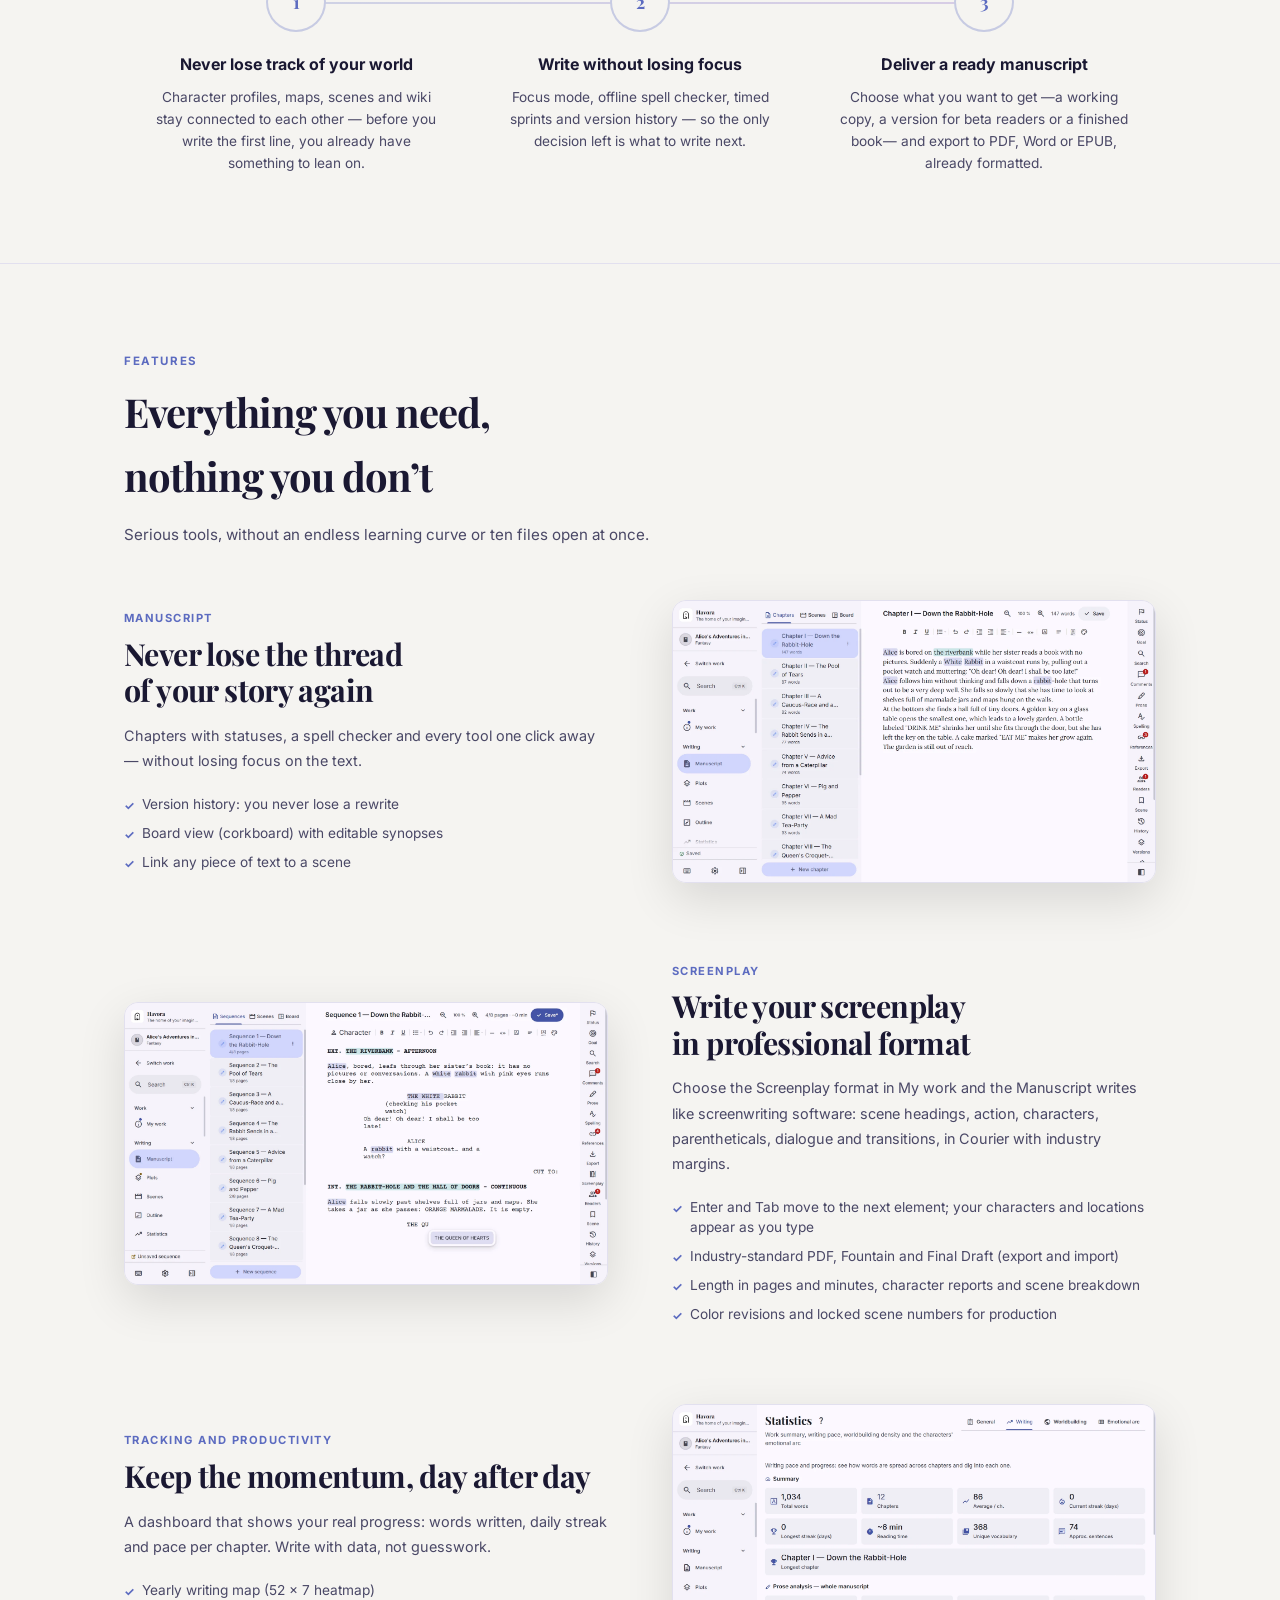
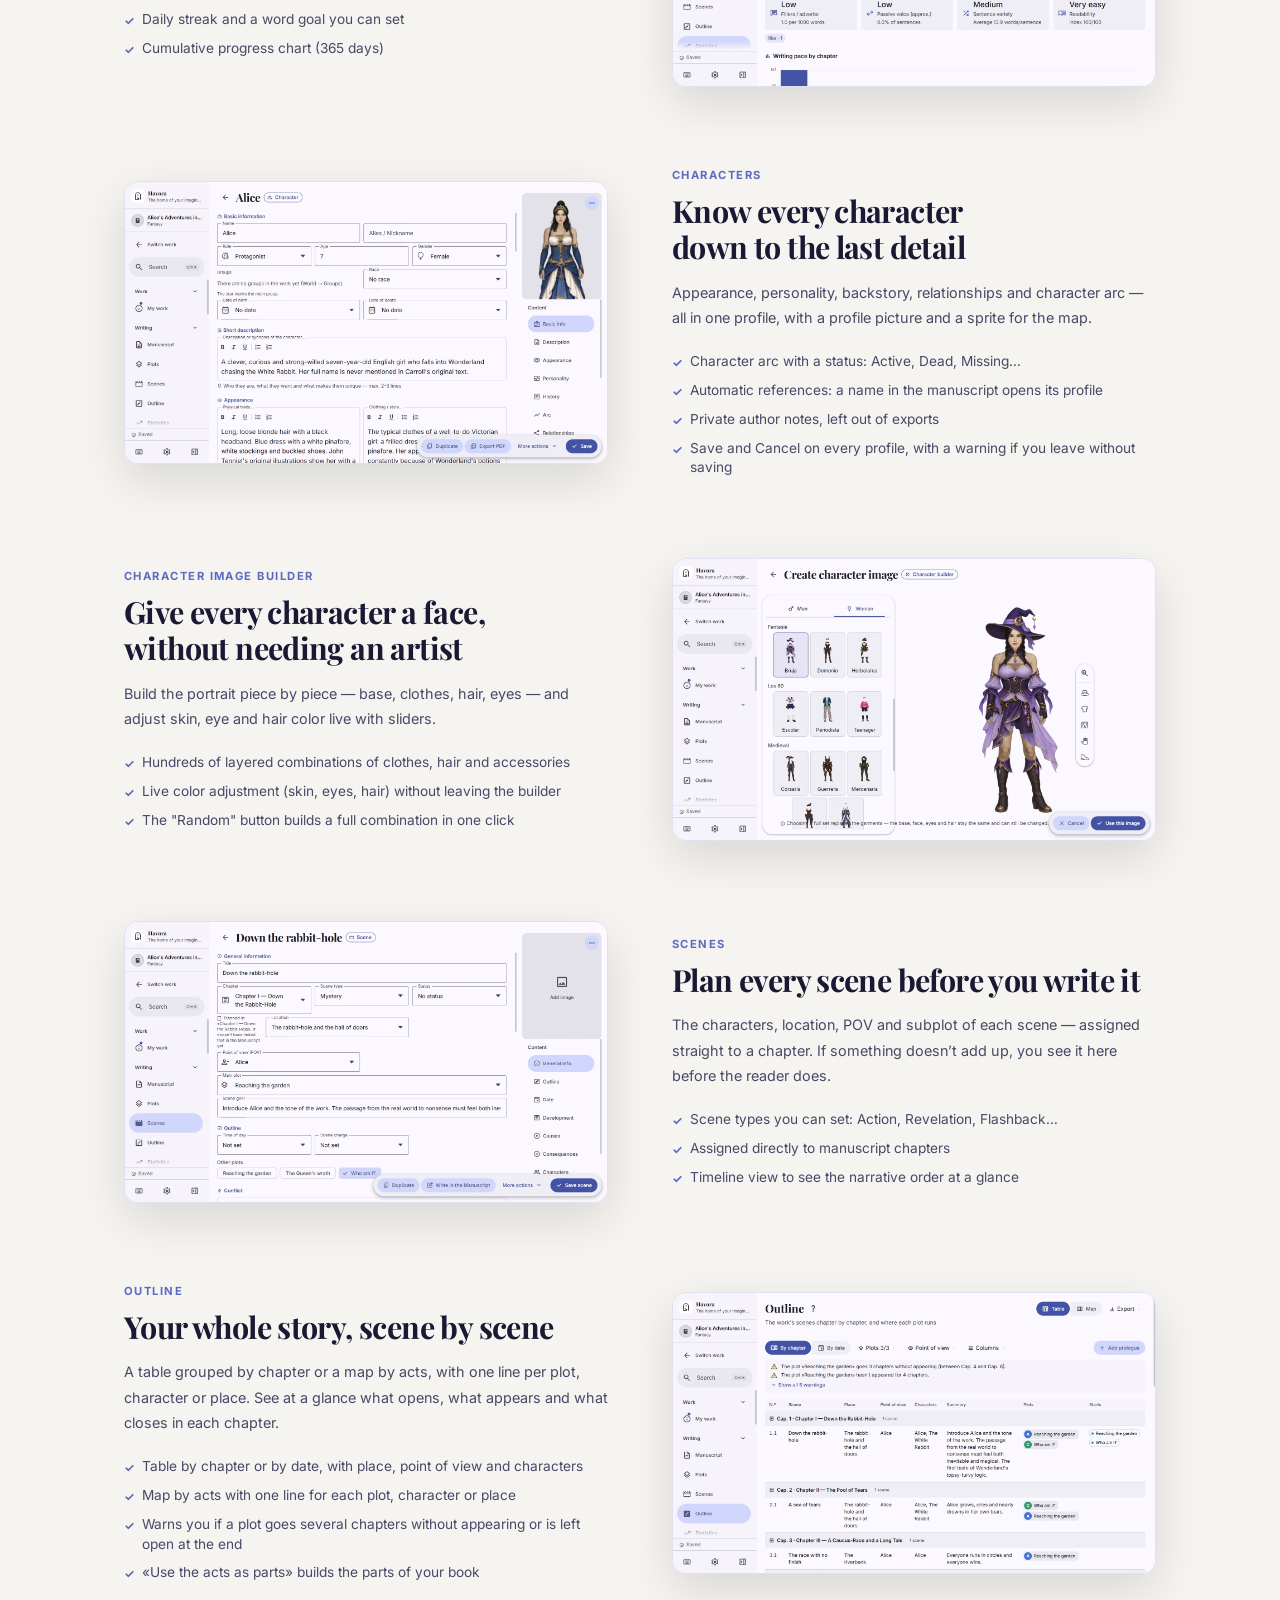
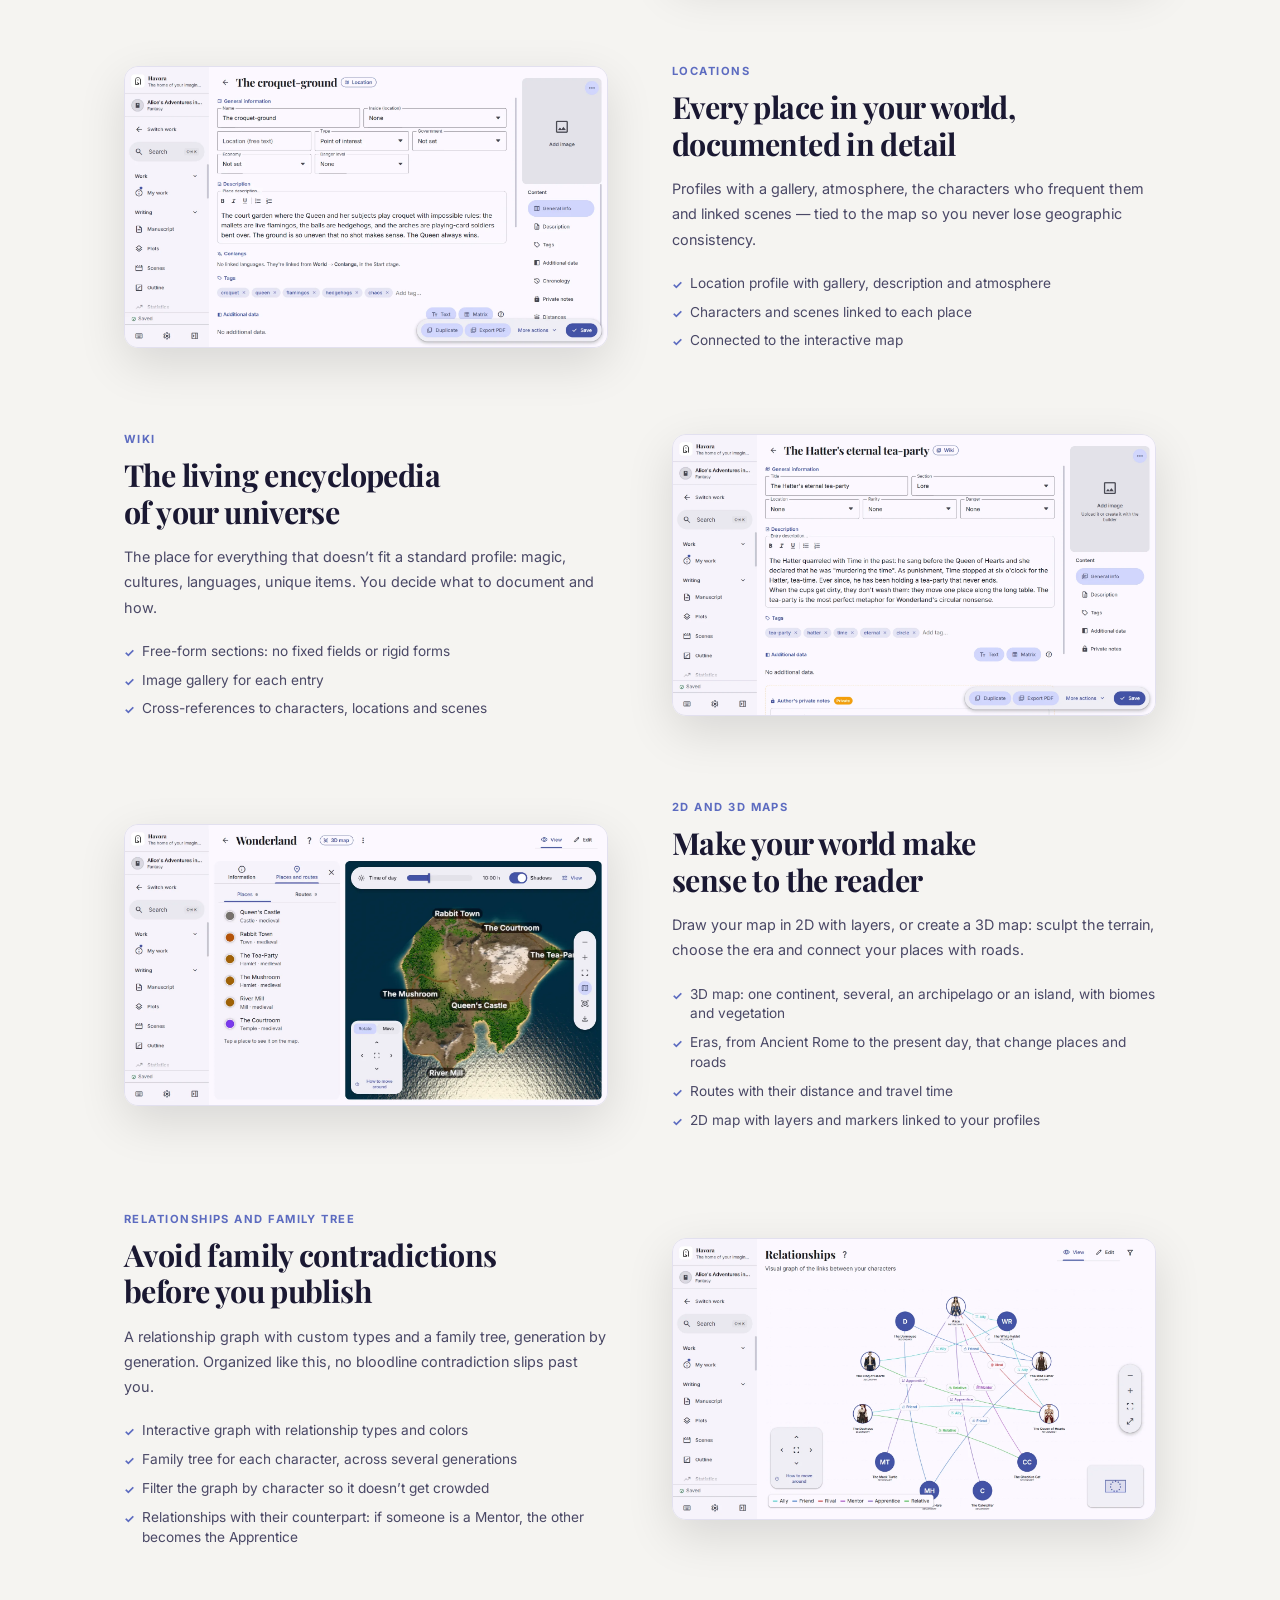
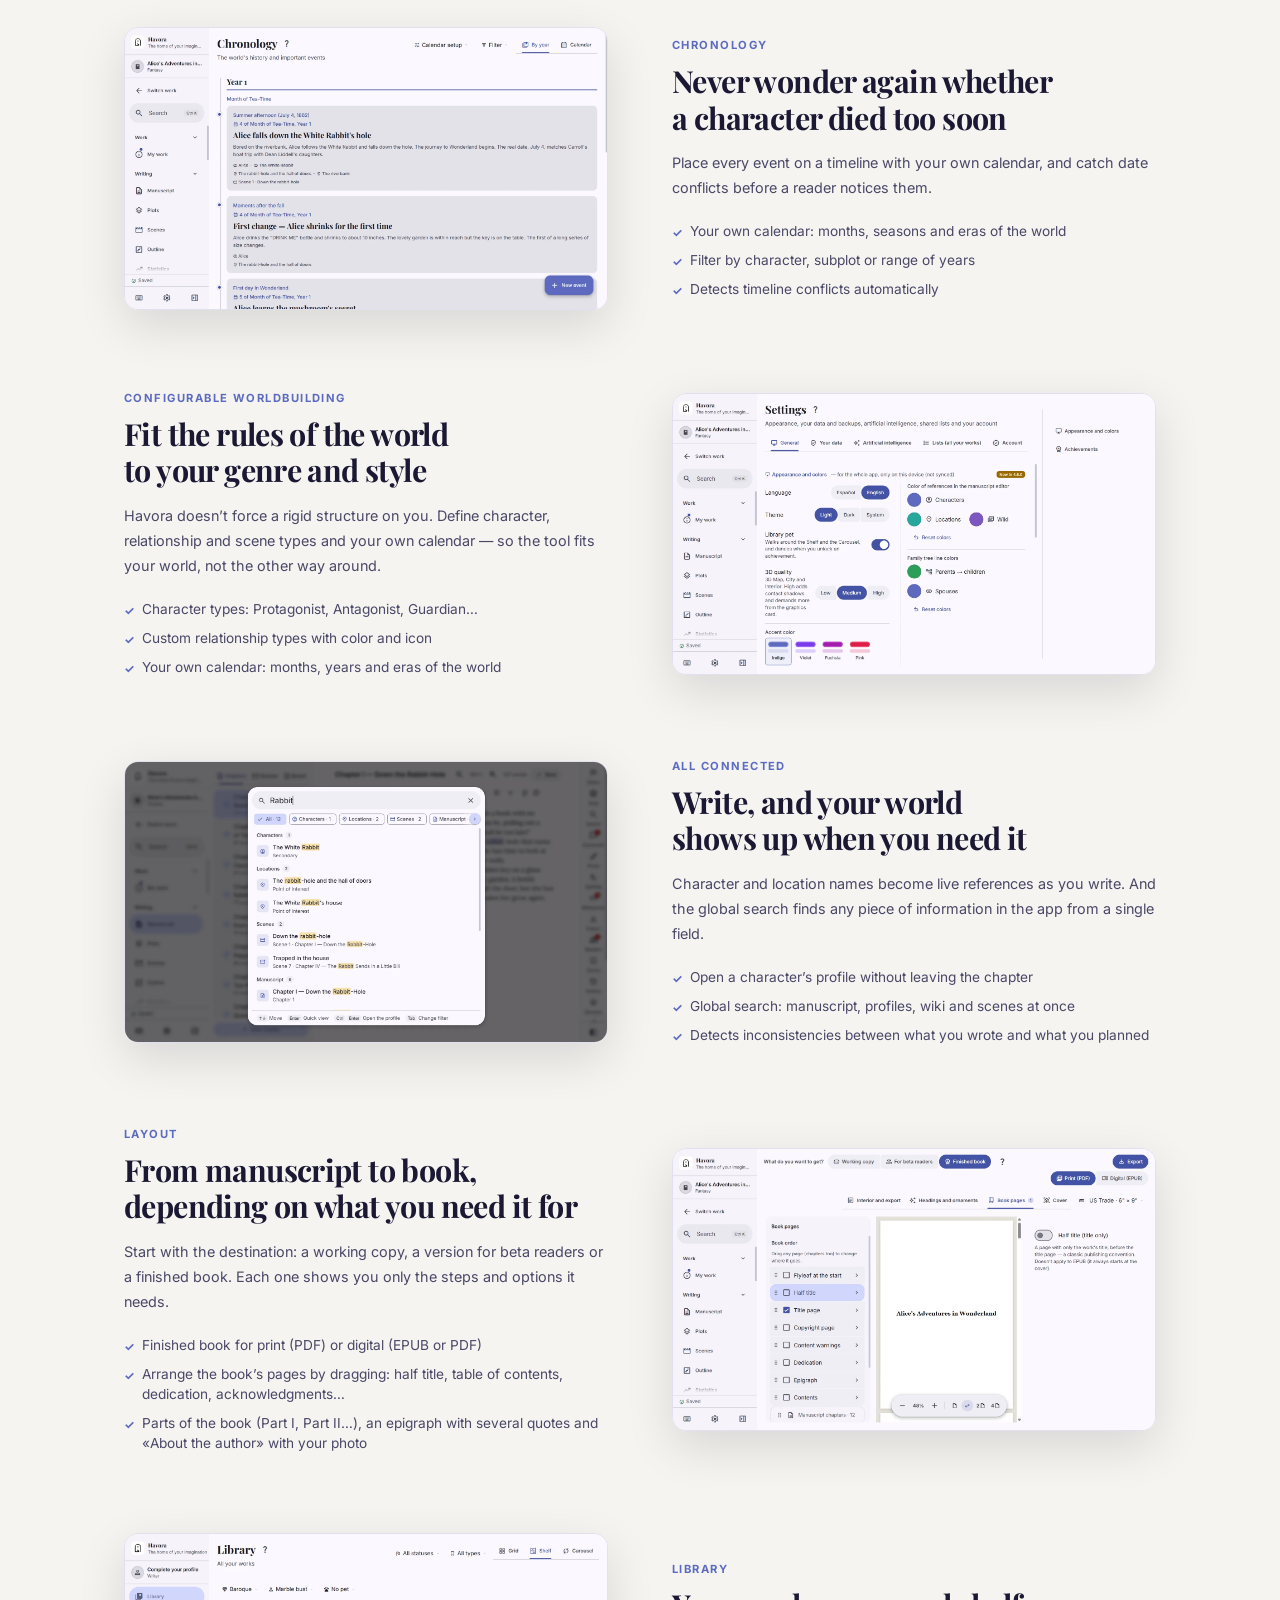
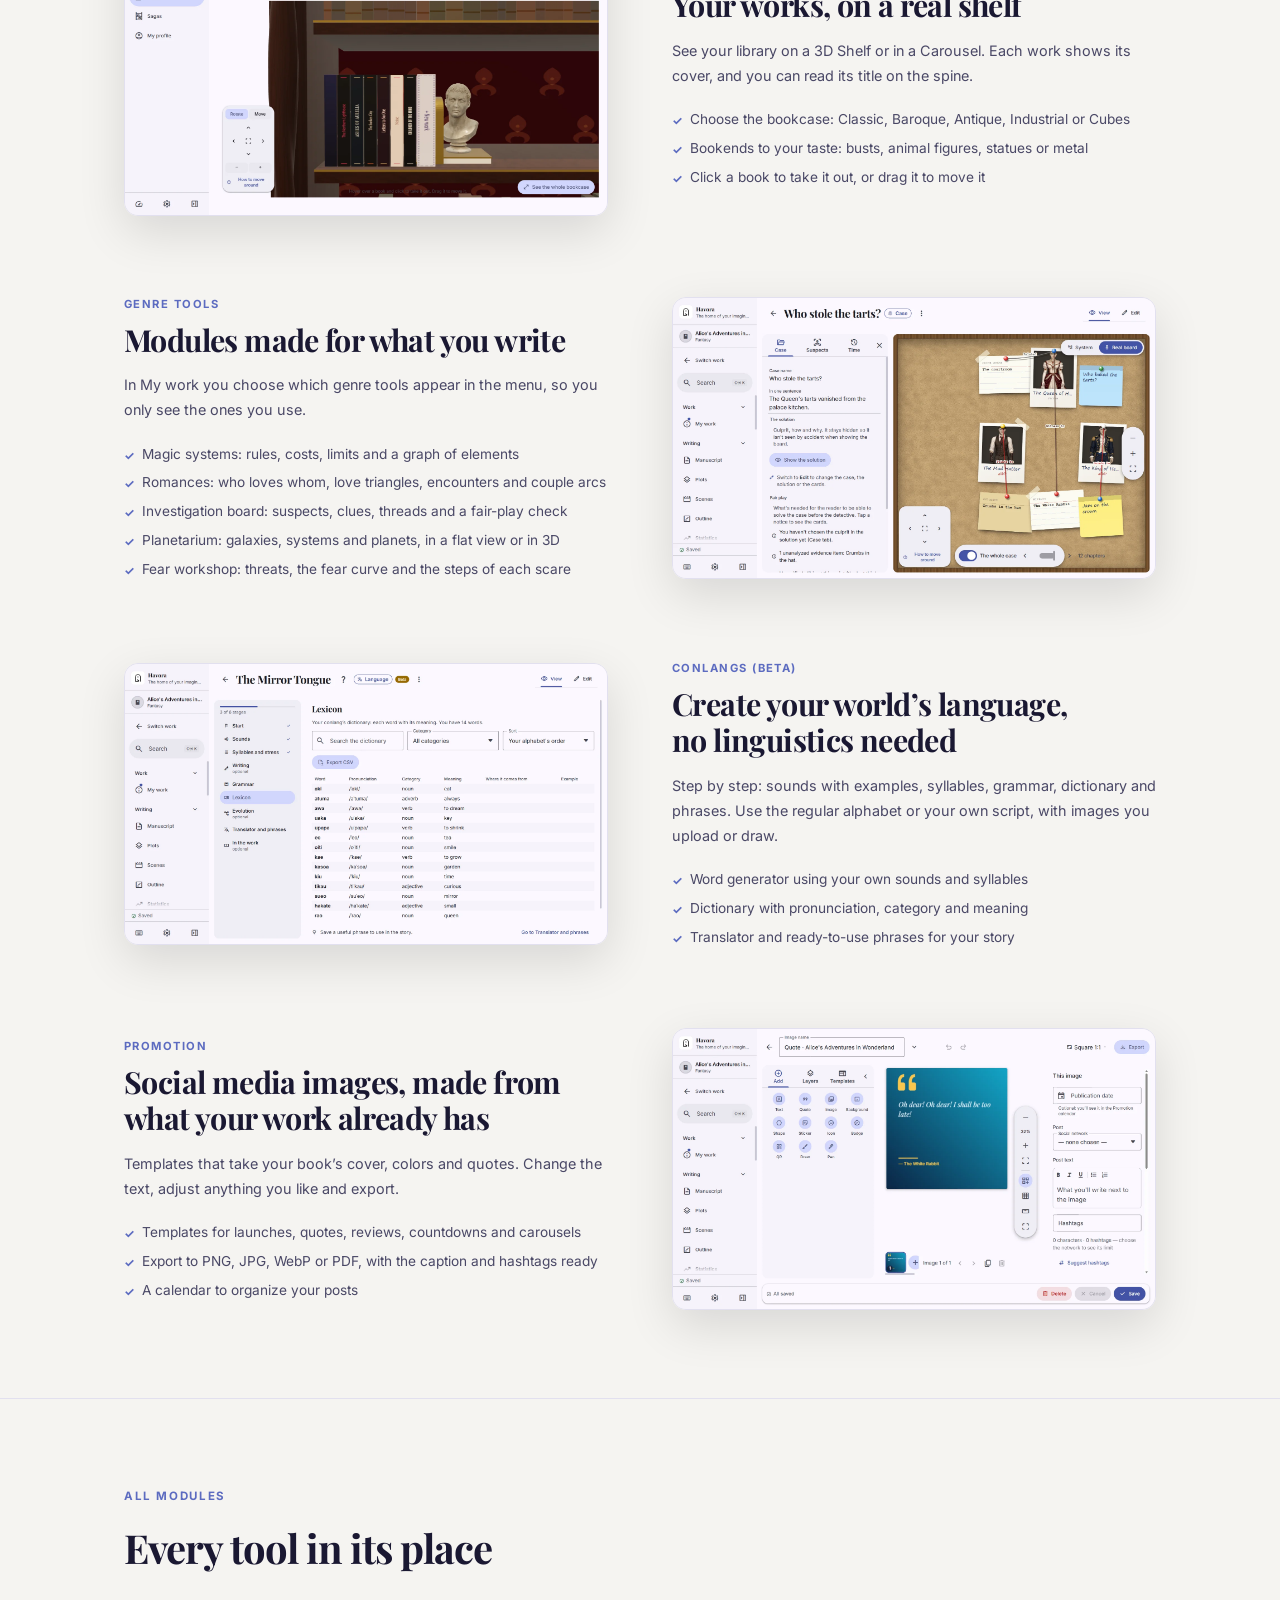
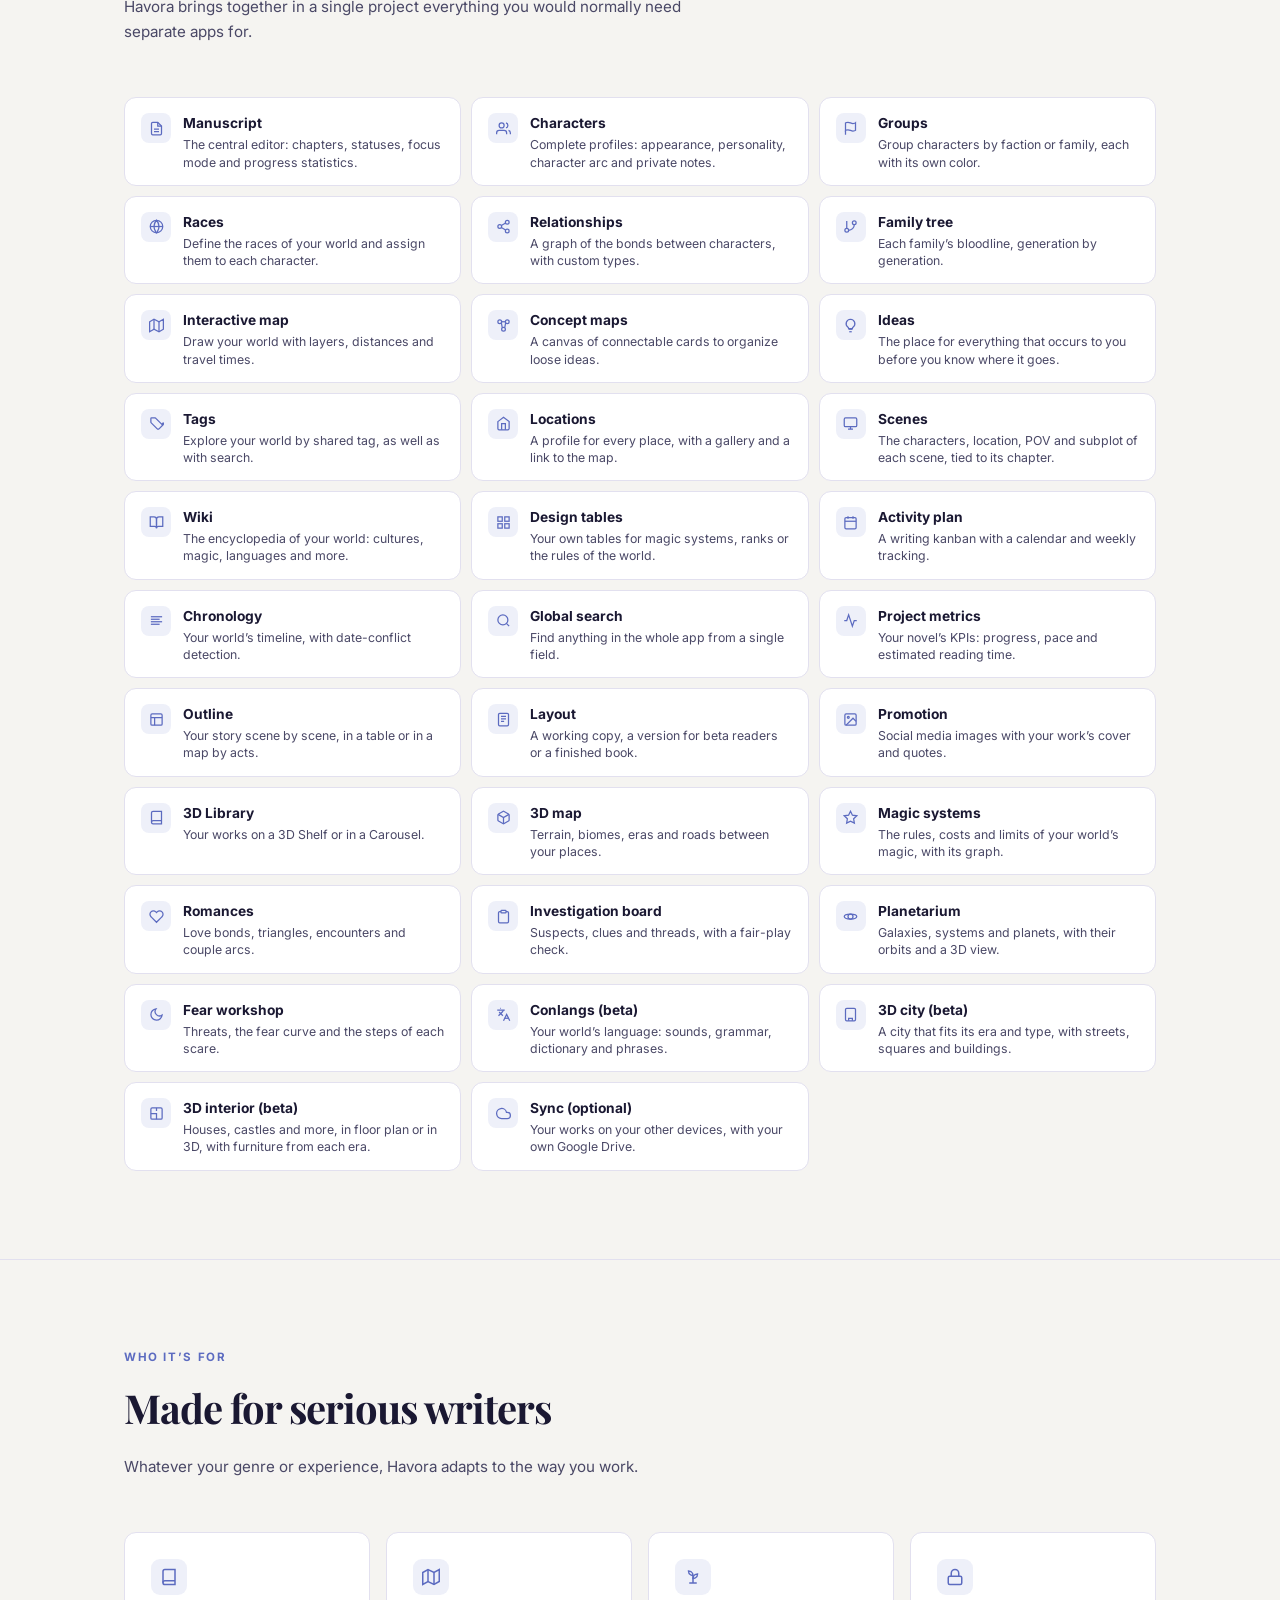
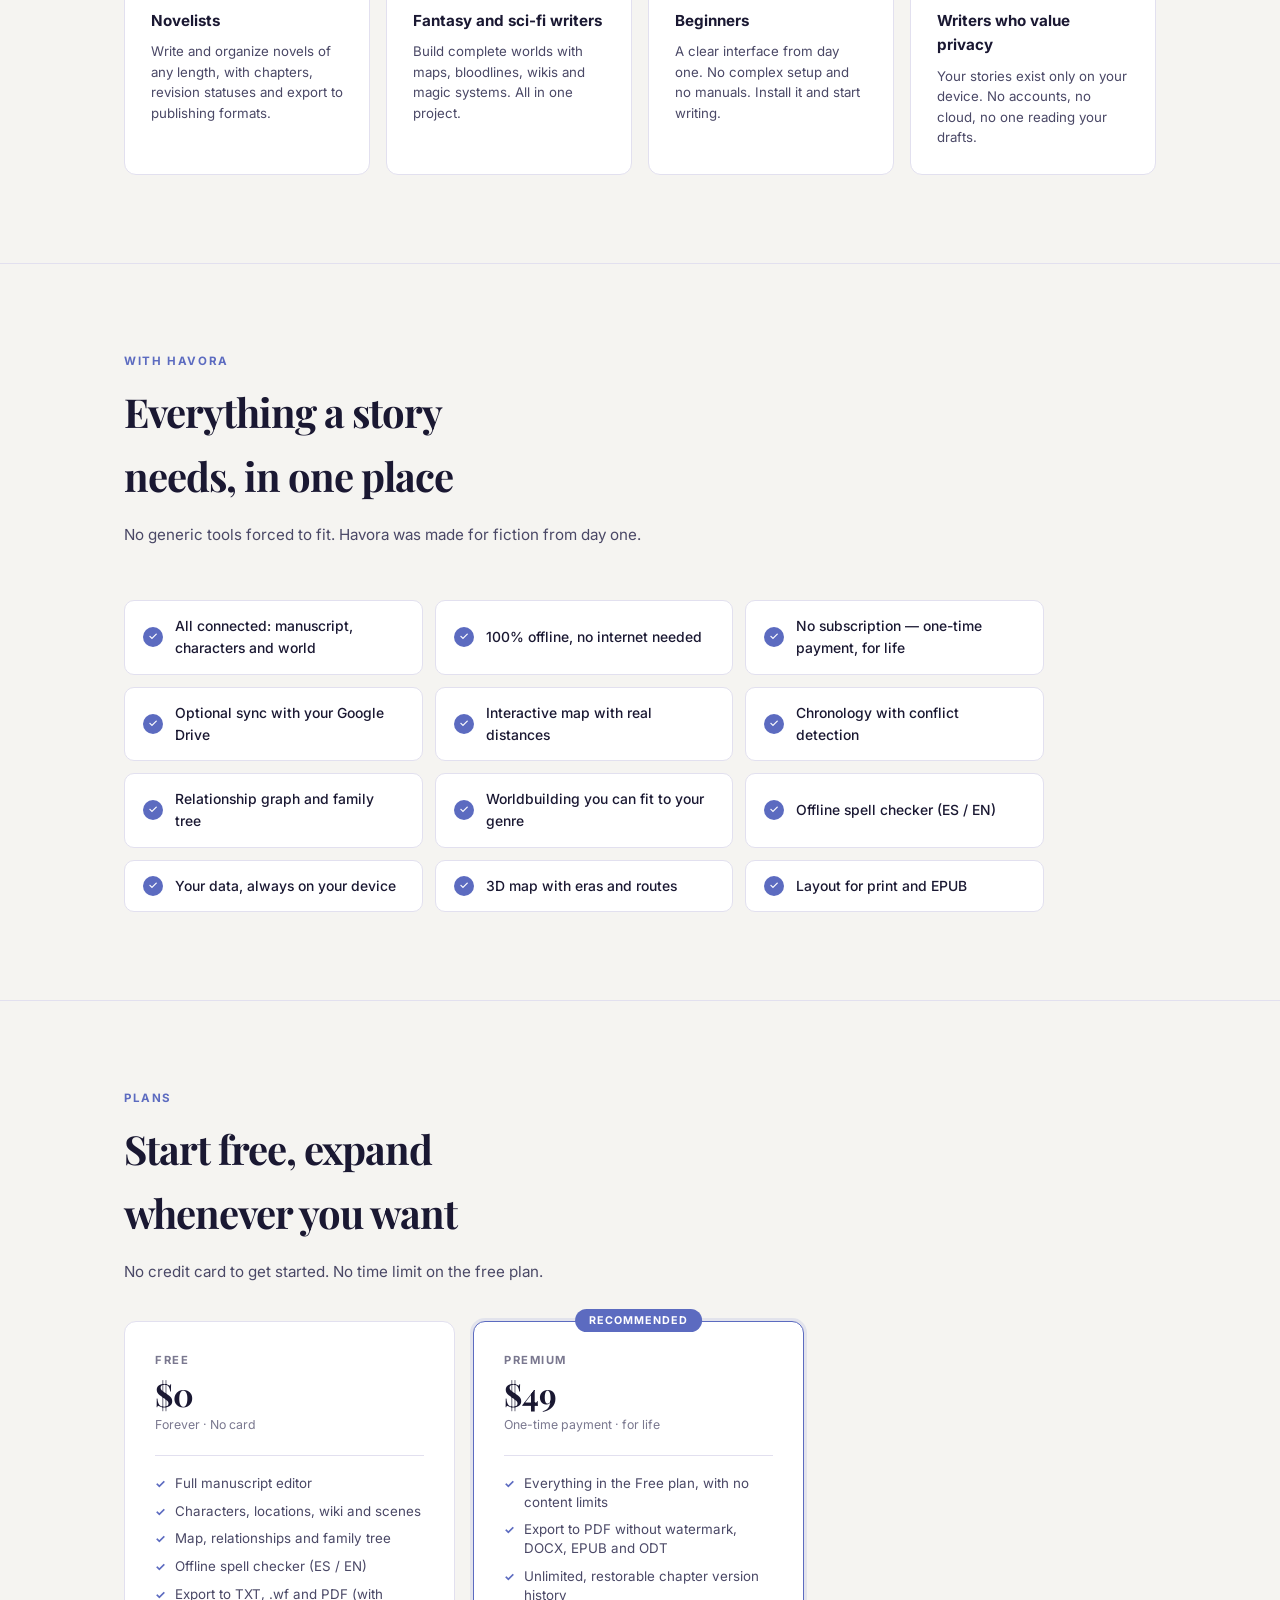
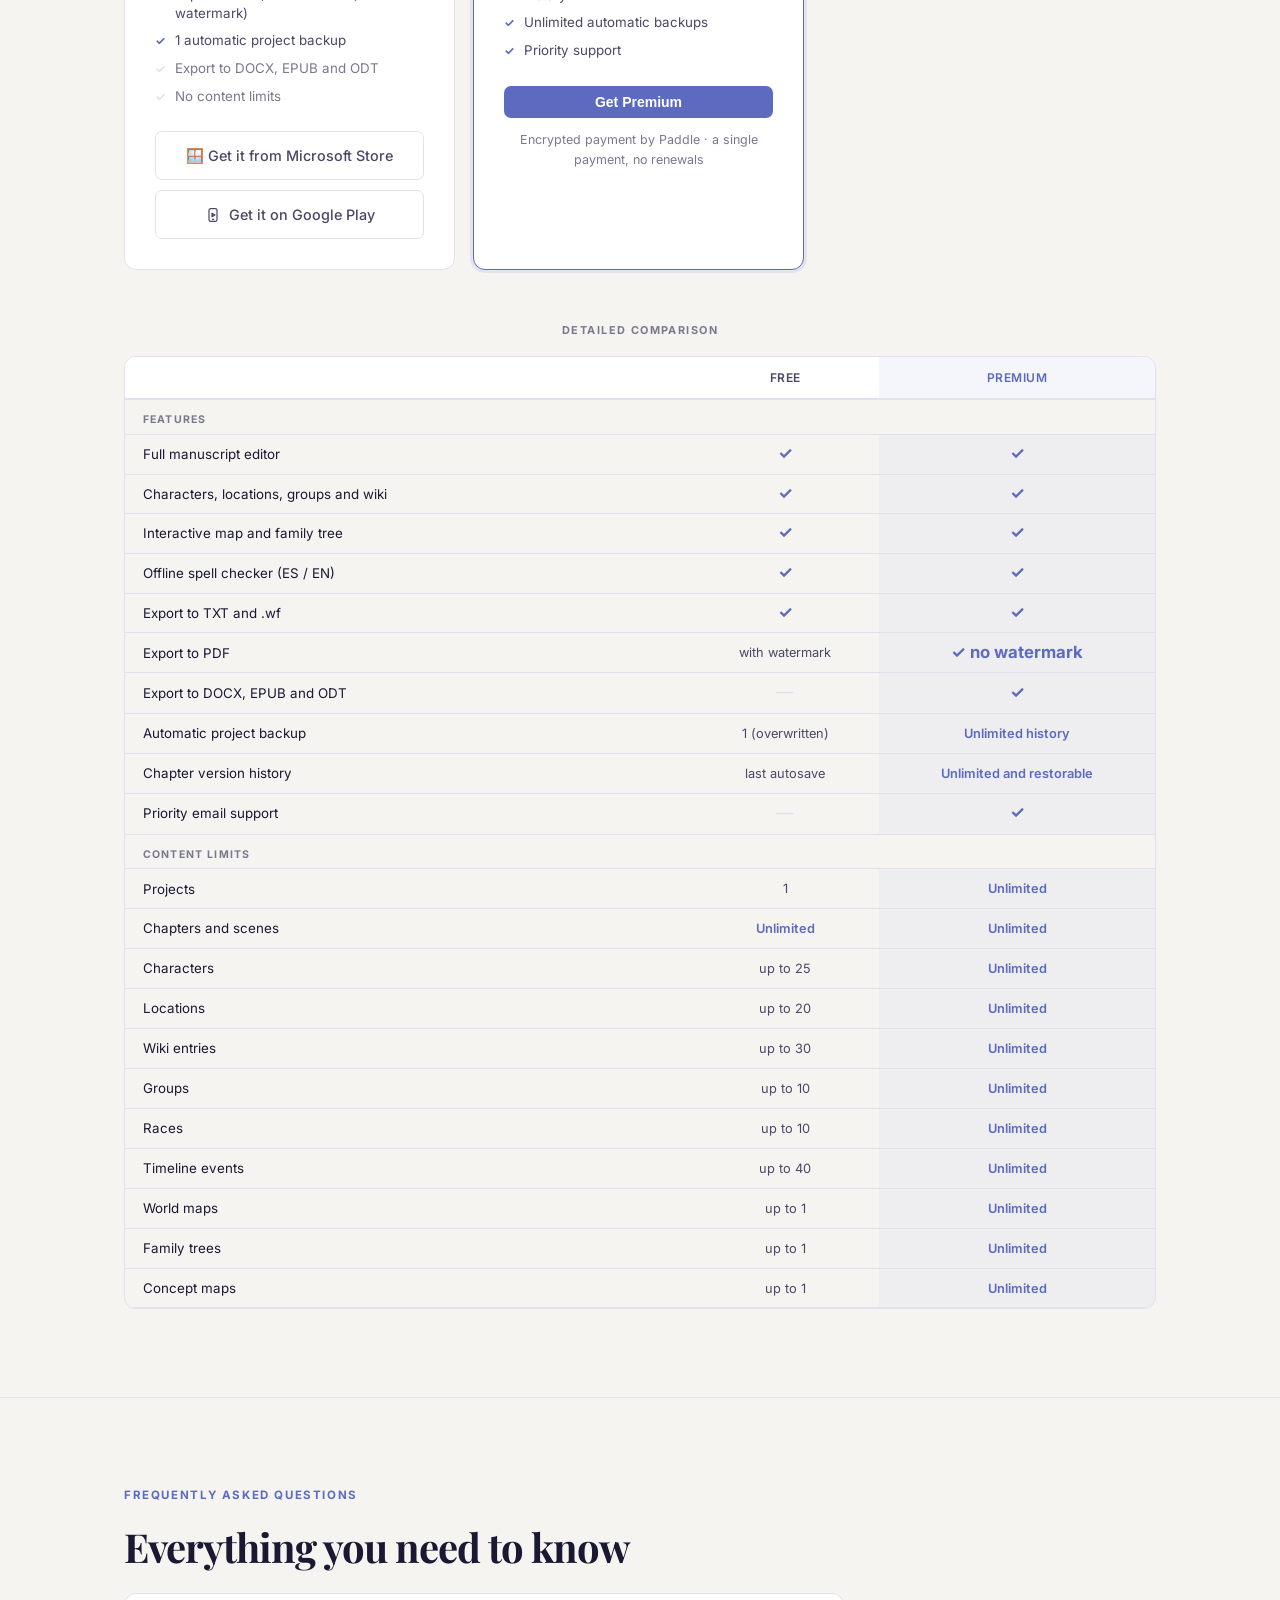
==== commit 6691a849: "v5.2.0 (sin publicar): ventanas de Windows en la Guía y el inicio, sin IA y changelog en español e i" ====
--- a/index.html
+++ b/index.html
@@ -5,7 +5,7 @@
 <meta charset="UTF-8">
 <meta name="viewport" content="width=device-width, initial-scale=1.0">
 <title>Havora — El hogar de tu imaginación</title>
-<meta name="description" content="Havora, el hogar de tu imaginación: la aplicación para Windows y Android para planificar, escribir y desarrollar tu novela. Personajes, mapa, manuscrito, IA integrada. Tu contenido siempre en tu equipo.">
+<meta name="description" content="Havora, el hogar de tu imaginación: la aplicación para Windows y Android para planificar, escribir y desarrollar tu novela. Personajes, mapa, manuscrito y maquetación. Tu contenido siempre en tu equipo.">
 <link rel="icon" type="image/png" href="assets/logo.png">
 <link rel="stylesheet" href="css/stores.css">
 <link rel="preconnect" href="https://fonts.googleapis.com">
@@ -423,7 +423,7 @@
         <span>Windows 10 / 11</span>
         <span>Android</span>
         <span>100% offline</span>
-        <span>v5.1.0</span>
+        <span>v5.2.0</span>
       </div>
     </div>
     <!-- Collage de capturas reales de la app (PC y celular), una versión por idioma. Reemplaza al video de antes
@@ -1072,7 +1072,7 @@
       <div class="check-item"><i>✓</i> Todo conectado: manuscrito, personajes y mundo</div>
       <div class="check-item"><i>✓</i> 100% offline, sin depender de internet</div>
       <div class="check-item"><i>✓</i> Sin suscripción — pago único, de por vida</div>
-      <div class="check-item"><i>✓</i> Asistente de IA, 100% opcional</div>
+      <div class="check-item"><i>✓</i> Sincronización opcional con tu Google Drive</div>
       <div class="check-item"><i>✓</i> Mapa interactivo con distancias reales</div>
       <div class="check-item"><i>✓</i> Cronología con detección de conflictos</div>
       <div class="check-item"><i>✓</i> Gráfico de relaciones y árbol genealógico</div>
@@ -1114,7 +1114,6 @@
           <li>Mapa, relaciones y árbol genealógico</li>
           <li>Corrector ortográfico offline (ES / EN)</li>
           <li>Exportación a TXT, .wf y PDF (con marca de agua)</li>
-          <li>Asistente de IA (con tu propia clave API)</li>
           <li>1 backup automático del proyecto</li>
           <li class="dim">Exportación a DOCX, EPUB y ODT</li>
           <li class="dim">Sin límites de contenido</li>
@@ -1166,7 +1165,6 @@
           <tr><td>Personajes, locaciones, grupos y wiki</td><td><span class="cval-y">✓</span></td><td class="col-prem"><span class="cval-y">✓</span></td></tr>
           <tr><td>Mapa interactivo y árbol genealógico</td><td><span class="cval-y">✓</span></td><td class="col-prem"><span class="cval-y">✓</span></td></tr>
           <tr><td>Corrector ortográfico offline (ES / EN)</td><td><span class="cval-y">✓</span></td><td class="col-prem"><span class="cval-y">✓</span></td></tr>
-          <tr><td>Asistente de IA (con tu propia clave API)</td><td><span class="cval-y">✓</span></td><td class="col-prem"><span class="cval-y">✓</span></td></tr>
           <tr><td>Exportación a TXT y .wf</td><td><span class="cval-y">✓</span></td><td class="col-prem"><span class="cval-y">✓</span></td></tr>
           <tr><td>Exportación a PDF</td><td><span class="cval-lim">con marca de agua</span></td><td class="col-prem"><span class="cval-y">✓ sin marca de agua</span></td></tr>
           <tr><td>Exportación a DOCX, EPUB y ODT</td><td><span class="cval-n">—</span></td><td class="col-prem"><span class="cval-y">✓</span></td></tr>
@@ -1204,7 +1202,7 @@
           ¿Havora funciona sin conexión a internet?
           <svg class="faq-arrow" width="18" height="18" viewBox="0 0 24 24" fill="none" stroke="currentColor" stroke-width="2.2"><polyline points="6 9 12 15 18 9"/></svg>
         </div>
-        <div class="faq-a"><p>Sí, 100% offline. El editor, el corrector ortográfico, el mapa, las fichas de personajes y todos los módulos funcionan sin internet. Solo el asistente de IA y las actualizaciones automáticas usan internet, y únicamente si tú los activas.</p></div>
+        <div class="faq-a"><p>Sí, 100% offline. El editor, el corrector ortográfico, el mapa, las fichas de personajes y todos los módulos funcionan sin internet. Solo las actualizaciones automáticas y la sincronización con Google Drive usan internet, y únicamente si tú las activas.</p></div>
       </div>
 
       <div class="faq-item">
@@ -1253,21 +1251,6 @@
           <svg class="faq-arrow" width="18" height="18" viewBox="0 0 24 24" fill="none" stroke="currentColor" stroke-width="2.2"><polyline points="6 9 12 15 18 9"/></svg>
         </div>
         <div class="faq-a"><p>Sí, dentro de los primeros 14 días desde la compra, sin necesidad de justificar el motivo. Consulta la <a href="refund.html">política de reembolsos</a> para el detalle.</p></div>
-      </div>
-
-      <div class="faq-item">
-        <div class="faq-q" onclick="toggleFaq(this)">
-          ¿La IA escribe mi novela por mí?
-          <svg class="faq-arrow" width="18" height="18" viewBox="0 0 24 24" fill="none" stroke="currentColor" stroke-width="2.2"><polyline points="6 9 12 15 18 9"/></svg>
-        </div>
-        <div class="faq-a"><p>No. Havora está pensado para que <strong>tú</strong> escribas — la IA es 100% opcional y, si no la conectas, ni siquiera aparece en la interfaz. No escribe por ti: ni capítulos, ni fichas, ni ideas. Solo te ayuda a investigar y a revisar:</p>
-        <ul style="margin:10px 0 10px 20px;padding:0;list-style:disc;display:flex;flex-direction:column;gap:5px">
-          <li>Revisar gramática y estilo de un capítulo ya escrito (sugerencias, no reescritura automática)</li>
-          <li>Sugerir sinónimos para una palabra o frase que selecciones</li>
-          <li>Responder preguntas tuyas sobre el capítulo actual (una especie de asistente de consulta)</li>
-          <li>Proponer nombres para personajes o lugares, que tú eliges</li>
-        </ul>
-        <p>Es compatible con <strong>OpenAI</strong>, <strong>Google Gemini</strong> y <strong>Anthropic Claude</strong>: pones tu propia clave de API en Configuración y la app la usa directamente, sin intermediarios ni costos extra de nuestra parte — pagas solo lo que consumes con tu proveedor.</p></div>
       </div>
 
     </div>
@@ -1306,6 +1289,35 @@
     </div>
 
         <div class="changelog-entry">
+    <div class="changelog-header">
+      <span class="changelog-v">v5.2.0</span>
+      <span class="changelog-date">19 de noviembre de 2026</span>
+      <span class="changelog-tag">Combates en escena, dos capítulos a la vez y una Maquetación más rápida</span>
+    </div>
+    <div class="changelog-groups">
+      <div class="changelog-group">
+        <h4>Novedades</h4>
+        <ul>
+          <li class="chg-item"><span class="chg-badge chg-new"><svg viewBox="0 0 16 16" fill="currentColor"><path d="M7.657 6.247c.11-.33.576-.33.686 0l.645 1.937a2.89 2.89 0 0 0 1.829 1.828l1.936.645c.33.11.33.576 0 .686l-1.937.645a2.89 2.89 0 0 0-1.828 1.829l-.645 1.936a.361.361 0 0 1-.686 0l-.645-1.937a2.89 2.89 0 0 0-1.828-1.828l-1.937-.645a.361.361 0 0 1 0-.686l1.937-.645a2.89 2.89 0 0 0 1.828-1.828zM3.794 1.148a.217.217 0 0 1 .412 0l.387 1.162c.173.518.579.924 1.097 1.097l1.162.387a.217.217 0 0 1 0 .412l-1.162.387A1.73 1.73 0 0 0 4.593 5.69l-.387 1.162a.217.217 0 0 1-.412 0L3.407 5.69A1.73 1.73 0 0 0 2.31 4.593l-1.162-.387a.217.217 0 0 1 0-.412l1.162-.387A1.73 1.73 0 0 0 3.407 2.31zM10.863.099a.145.145 0 0 1 .274 0l.258.774c.115.346.386.617.732.732l.774.258a.145.145 0 0 1 0 .274l-.774.258a1.16 1.16 0 0 0-.732.732l-.258.774a.145.145 0 0 1-.274 0l-.258-.774a1.16 1.16 0 0 0-.732-.732L9.1 2.137a.145.145 0 0 1 0-.274l.774-.258c.346-.115.617-.386.732-.732z"/></svg></span> Combates en escena: una página para planear cada pelea tiempo a tiempo, con quién está dónde, los objetos y las heridas, que pasan a la salud del personaje. La coreografía se ve sobre los mapas 2D y 3D, y cada escena y cada personaje muestran sus combates.</li>
+          <li class="chg-item"><span class="chg-badge chg-new"><svg viewBox="0 0 16 16" fill="currentColor"><path d="M7.657 6.247c.11-.33.576-.33.686 0l.645 1.937a2.89 2.89 0 0 0 1.829 1.828l1.936.645c.33.11.33.576 0 .686l-1.937.645a2.89 2.89 0 0 0-1.828 1.829l-.645 1.936a.361.361 0 0 1-.686 0l-.645-1.937a2.89 2.89 0 0 0-1.828-1.828l-1.937-.645a.361.361 0 0 1 0-.686l1.937-.645a2.89 2.89 0 0 0 1.828-1.828zM3.794 1.148a.217.217 0 0 1 .412 0l.387 1.162c.173.518.579.924 1.097 1.097l1.162.387a.217.217 0 0 1 0 .412l-1.162.387A1.73 1.73 0 0 0 4.593 5.69l-.387 1.162a.217.217 0 0 1-.412 0L3.407 5.69A1.73 1.73 0 0 0 2.31 4.593l-1.162-.387a.217.217 0 0 1 0-.412l1.162-.387A1.73 1.73 0 0 0 3.407 2.31zM10.863.099a.145.145 0 0 1 .274 0l.258.774c.115.346.386.617.732.732l.774.258a.145.145 0 0 1 0 .274l-.774.258a1.16 1.16 0 0 0-.732.732l-.258.774a.145.145 0 0 1-.274 0l-.258-.774a1.16 1.16 0 0 0-.732-.732L9.1 2.137a.145.145 0 0 1 0-.274l.774-.258c.346-.115.617-.386.732-.732z"/></svg></span> Dos capítulos a la vez en el Manuscrito: abre otro capítulo al lado del que escribes, también para editarlo. Se guarda solo, la barra de formato actúa donde está el cursor y un clic los intercambia.</li>
+          <li class="chg-item"><span class="chg-badge chg-new"><svg viewBox="0 0 16 16" fill="currentColor"><path d="M7.657 6.247c.11-.33.576-.33.686 0l.645 1.937a2.89 2.89 0 0 0 1.829 1.828l1.936.645c.33.11.33.576 0 .686l-1.937.645a2.89 2.89 0 0 0-1.828 1.829l-.645 1.936a.361.361 0 0 1-.686 0l-.645-1.937a2.89 2.89 0 0 0-1.828-1.828l-1.937-.645a.361.361 0 0 1 0-.686l1.937-.645a2.89 2.89 0 0 0 1.828-1.828zM3.794 1.148a.217.217 0 0 1 .412 0l.387 1.162c.173.518.579.924 1.097 1.097l1.162.387a.217.217 0 0 1 0 .412l-1.162.387A1.73 1.73 0 0 0 4.593 5.69l-.387 1.162a.217.217 0 0 1-.412 0L3.407 5.69A1.73 1.73 0 0 0 2.31 4.593l-1.162-.387a.217.217 0 0 1 0-.412l1.162-.387A1.73 1.73 0 0 0 3.407 2.31zM10.863.099a.145.145 0 0 1 .274 0l.258.774c.115.346.386.617.732.732l.774.258a.145.145 0 0 1 0 .274l-.774.258a1.16 1.16 0 0 0-.732.732l-.258.774a.145.145 0 0 1-.274 0l-.258-.774a1.16 1.16 0 0 0-.732-.732L9.1 2.137a.145.145 0 0 1 0-.274l.774-.258c.346-.115.617-.386.732-.732z"/></svg></span> Editor del Manuscrito más ordenado: la barra de formato arriba, el título del capítulo justo encima del texto y, abajo, las palabras, el estado de guardado y el zoom.</li>
+          <li class="chg-item"><span class="chg-badge chg-new"><svg viewBox="0 0 16 16" fill="currentColor"><path d="M7.657 6.247c.11-.33.576-.33.686 0l.645 1.937a2.89 2.89 0 0 0 1.829 1.828l1.936.645c.33.11.33.576 0 .686l-1.937.645a2.89 2.89 0 0 0-1.828 1.829l-.645 1.936a.361.361 0 0 1-.686 0l-.645-1.937a2.89 2.89 0 0 0-1.828-1.828l-1.937-.645a.361.361 0 0 1 0-.686l1.937-.645a2.89 2.89 0 0 0 1.828-1.828zM3.794 1.148a.217.217 0 0 1 .412 0l.387 1.162c.173.518.579.924 1.097 1.097l1.162.387a.217.217 0 0 1 0 .412l-1.162.387A1.73 1.73 0 0 0 4.593 5.69l-.387 1.162a.217.217 0 0 1-.412 0L3.407 5.69A1.73 1.73 0 0 0 2.31 4.593l-1.162-.387a.217.217 0 0 1 0-.412l1.162-.387A1.73 1.73 0 0 0 3.407 2.31zM10.863.099a.145.145 0 0 1 .274 0l.258.774c.115.346.386.617.732.732l.774.258a.145.145 0 0 1 0 .274l-.774.258a1.16 1.16 0 0 0-.732.732l-.258.774a.145.145 0 0 1-.274 0l-.258-.774a1.16 1.16 0 0 0-.732-.732L9.1 2.137a.145.145 0 0 1 0-.274l.774-.258c.346-.115.617-.386.732-.732z"/></svg></span> Maquetación: encabezados de página con el título del libro o del capítulo, portada interna a medida (letra, tamaño y posición del título, el subtítulo y el autor, y un logo al pie) y espacio ajustable alrededor del ornamento.</li>
+          <li class="chg-item"><span class="chg-badge chg-new"><svg viewBox="0 0 16 16" fill="currentColor"><path d="M7.657 6.247c.11-.33.576-.33.686 0l.645 1.937a2.89 2.89 0 0 0 1.829 1.828l1.936.645c.33.11.33.576 0 .686l-1.937.645a2.89 2.89 0 0 0-1.828 1.829l-.645 1.936a.361.361 0 0 1-.686 0l-.645-1.937a2.89 2.89 0 0 0-1.828-1.828l-1.937-.645a.361.361 0 0 1 0-.686l1.937-.645a2.89 2.89 0 0 0 1.828-1.828zM3.794 1.148a.217.217 0 0 1 .412 0l.387 1.162c.173.518.579.924 1.097 1.097l1.162.387a.217.217 0 0 1 0 .412l-1.162.387A1.73 1.73 0 0 0 4.593 5.69l-.387 1.162a.217.217 0 0 1-.412 0L3.407 5.69A1.73 1.73 0 0 0 2.31 4.593l-1.162-.387a.217.217 0 0 1 0-.412l1.162-.387A1.73 1.73 0 0 0 3.407 2.31zM10.863.099a.145.145 0 0 1 .274 0l.258.774c.115.346.386.617.732.732l.774.258a.145.145 0 0 1 0 .274l-.774.258a1.16 1.16 0 0 0-.732.732l-.258.774a.145.145 0 0 1-.274 0l-.258-.774a1.16 1.16 0 0 0-.732-.732L9.1 2.137a.145.145 0 0 1 0-.274l.774-.258c.346-.115.617-.386.732-.732z"/></svg></span> Vista previa de Maquetación más rápida: se rehace por detrás mientras sigues viendo la anterior, vuelve a la página donde estabas, y el adorno de capítulo y las imágenes sueltas se arrastran directo sobre la página.</li>
+          <li class="chg-item"><span class="chg-badge chg-new"><svg viewBox="0 0 16 16" fill="currentColor"><path d="M7.657 6.247c.11-.33.576-.33.686 0l.645 1.937a2.89 2.89 0 0 0 1.829 1.828l1.936.645c.33.11.33.576 0 .686l-1.937.645a2.89 2.89 0 0 0-1.828 1.829l-.645 1.936a.361.361 0 0 1-.686 0l-.645-1.937a2.89 2.89 0 0 0-1.828-1.828l-1.937-.645a.361.361 0 0 1 0-.686l1.937-.645a2.89 2.89 0 0 0 1.828-1.828zM3.794 1.148a.217.217 0 0 1 .412 0l.387 1.162c.173.518.579.924 1.097 1.097l1.162.387a.217.217 0 0 1 0 .412l-1.162.387A1.73 1.73 0 0 0 4.593 5.69l-.387 1.162a.217.217 0 0 1-.412 0L3.407 5.69A1.73 1.73 0 0 0 2.31 4.593l-1.162-.387a.217.217 0 0 1 0-.412l1.162-.387A1.73 1.73 0 0 0 3.407 2.31zM10.863.099a.145.145 0 0 1 .274 0l.258.774c.115.346.386.617.732.732l.774.258a.145.145 0 0 1 0 .274l-.774.258a1.16 1.16 0 0 0-.732.732l-.258.774a.145.145 0 0 1-.274 0l-.258-.774a1.16 1.16 0 0 0-.732-.732L9.1 2.137a.145.145 0 0 1 0-.274l.774-.258c.346-.115.617-.386.732-.732z"/></svg></span> Panel Referencias del Manuscrito: cada ficha mencionada con su imagen, cuántas veces aparece en el capítulo y sus botones siempre a la vista.</li>
+        </ul>
+      </div>
+      <div class="changelog-group">
+        <h4>Correcciones</h4>
+        <ul>
+          <li class="chg-item"><span class="chg-badge chg-fixed"><svg viewBox="0 0 16 16" fill="currentColor"><path d="M4.978.855a.5.5 0 1 0-.956.29l.41 1.352A5 5 0 0 0 3 6h10a5 5 0 0 0-1.432-3.503l.41-1.352a.5.5 0 1 0-.956-.29l-.291.956A5 5 0 0 0 8 1a5 5 0 0 0-2.731.811l-.29-.956z"/><path d="M13 6v1H8.5v8.975A5 5 0 0 0 13 11h.5a.5.5 0 0 1 .5.5v.5a.5.5 0 1 0 1 0v-.5a1.5 1.5 0 0 0-1.5-1.5H13V9h1.5a.5.5 0 0 0 0-1H13V7h.5A1.5 1.5 0 0 0 15 5.5V5a.5.5 0 0 0-1 0v.5a.5.5 0 0 1-.5.5zm-5.5 9.975V7H3V6h-.5a.5.5 0 0 1-.5-.5V5a.5.5 0 0 0-1 0v.5A1.5 1.5 0 0 0 2.5 7H3v1H1.5a.5.5 0 0 0 0 1H3v1h-.5A1.5 1.5 0 0 0 1 11.5v.5a.5.5 0 1 0 1 0v-.5a.5.5 0 0 1 .5-.5H3a5 5 0 0 0 4.5 4.975"/></svg></span> PDF: el número de página es impar en las páginas de la derecha y par en las de la izquierda, como en un libro impreso.</li>
+          <li class="chg-item"><span class="chg-badge chg-fixed"><svg viewBox="0 0 16 16" fill="currentColor"><path d="M4.978.855a.5.5 0 1 0-.956.29l.41 1.352A5 5 0 0 0 3 6h10a5 5 0 0 0-1.432-3.503l.41-1.352a.5.5 0 1 0-.956-.29l-.291.956A5 5 0 0 0 8 1a5 5 0 0 0-2.731.811l-.29-.956z"/><path d="M13 6v1H8.5v8.975A5 5 0 0 0 13 11h.5a.5.5 0 0 1 .5.5v.5a.5.5 0 1 0 1 0v-.5a1.5 1.5 0 0 0-1.5-1.5H13V9h1.5a.5.5 0 0 0 0-1H13V7h.5A1.5 1.5 0 0 0 15 5.5V5a.5.5 0 0 0-1 0v.5a.5.5 0 0 1-.5.5zm-5.5 9.975V7H3V6h-.5a.5.5 0 0 1-.5-.5V5a.5.5 0 0 0-1 0v.5A1.5 1.5 0 0 0 2.5 7H3v1H1.5a.5.5 0 0 0 0 1H3v1h-.5A1.5 1.5 0 0 0 1 11.5v.5a.5.5 0 1 0 1 0v-.5a.5.5 0 0 1 .5-.5H3a5 5 0 0 0 4.5 4.975"/></svg></span> Exportar a PDF un libro muy largo ya no puede imprimir el libro a medio armar: espera a que estén todas las páginas.</li>
+          <li class="chg-item"><span class="chg-badge chg-fixed"><svg viewBox="0 0 16 16" fill="currentColor"><path d="M4.978.855a.5.5 0 1 0-.956.29l.41 1.352A5 5 0 0 0 3 6h10a5 5 0 0 0-1.432-3.503l.41-1.352a.5.5 0 1 0-.956-.29l-.291.956A5 5 0 0 0 8 1a5 5 0 0 0-2.731.811l-.29-.956z"/><path d="M13 6v1H8.5v8.975A5 5 0 0 0 13 11h.5a.5.5 0 0 1 .5.5v.5a.5.5 0 1 0 1 0v-.5a1.5 1.5 0 0 0-1.5-1.5H13V9h1.5a.5.5 0 0 0 0-1H13V7h.5A1.5 1.5 0 0 0 15 5.5V5a.5.5 0 0 0-1 0v.5a.5.5 0 0 1-.5.5zm-5.5 9.975V7H3V6h-.5a.5.5 0 0 1-.5-.5V5a.5.5 0 0 0-1 0v.5A1.5 1.5 0 0 0 2.5 7H3v1H1.5a.5.5 0 0 0 0 1H3v1h-.5A1.5 1.5 0 0 0 1 11.5v.5a.5.5 0 1 0 1 0v-.5a.5.5 0 0 1 .5-.5H3a5 5 0 0 0 4.5 4.975"/></svg></span> Manuscrito: el panel Buscar y reemplazar tenía otro fondo y las esquinas redondeadas.</li>
+        </ul>
+      </div>
+    </div>
+  </div>
+
+                        <div class="changelog-entry">
     <div class="changelog-header">
       <span class="changelog-v">v5.1.0</span>
       <span class="changelog-date">17 de noviembre de 2026</span>
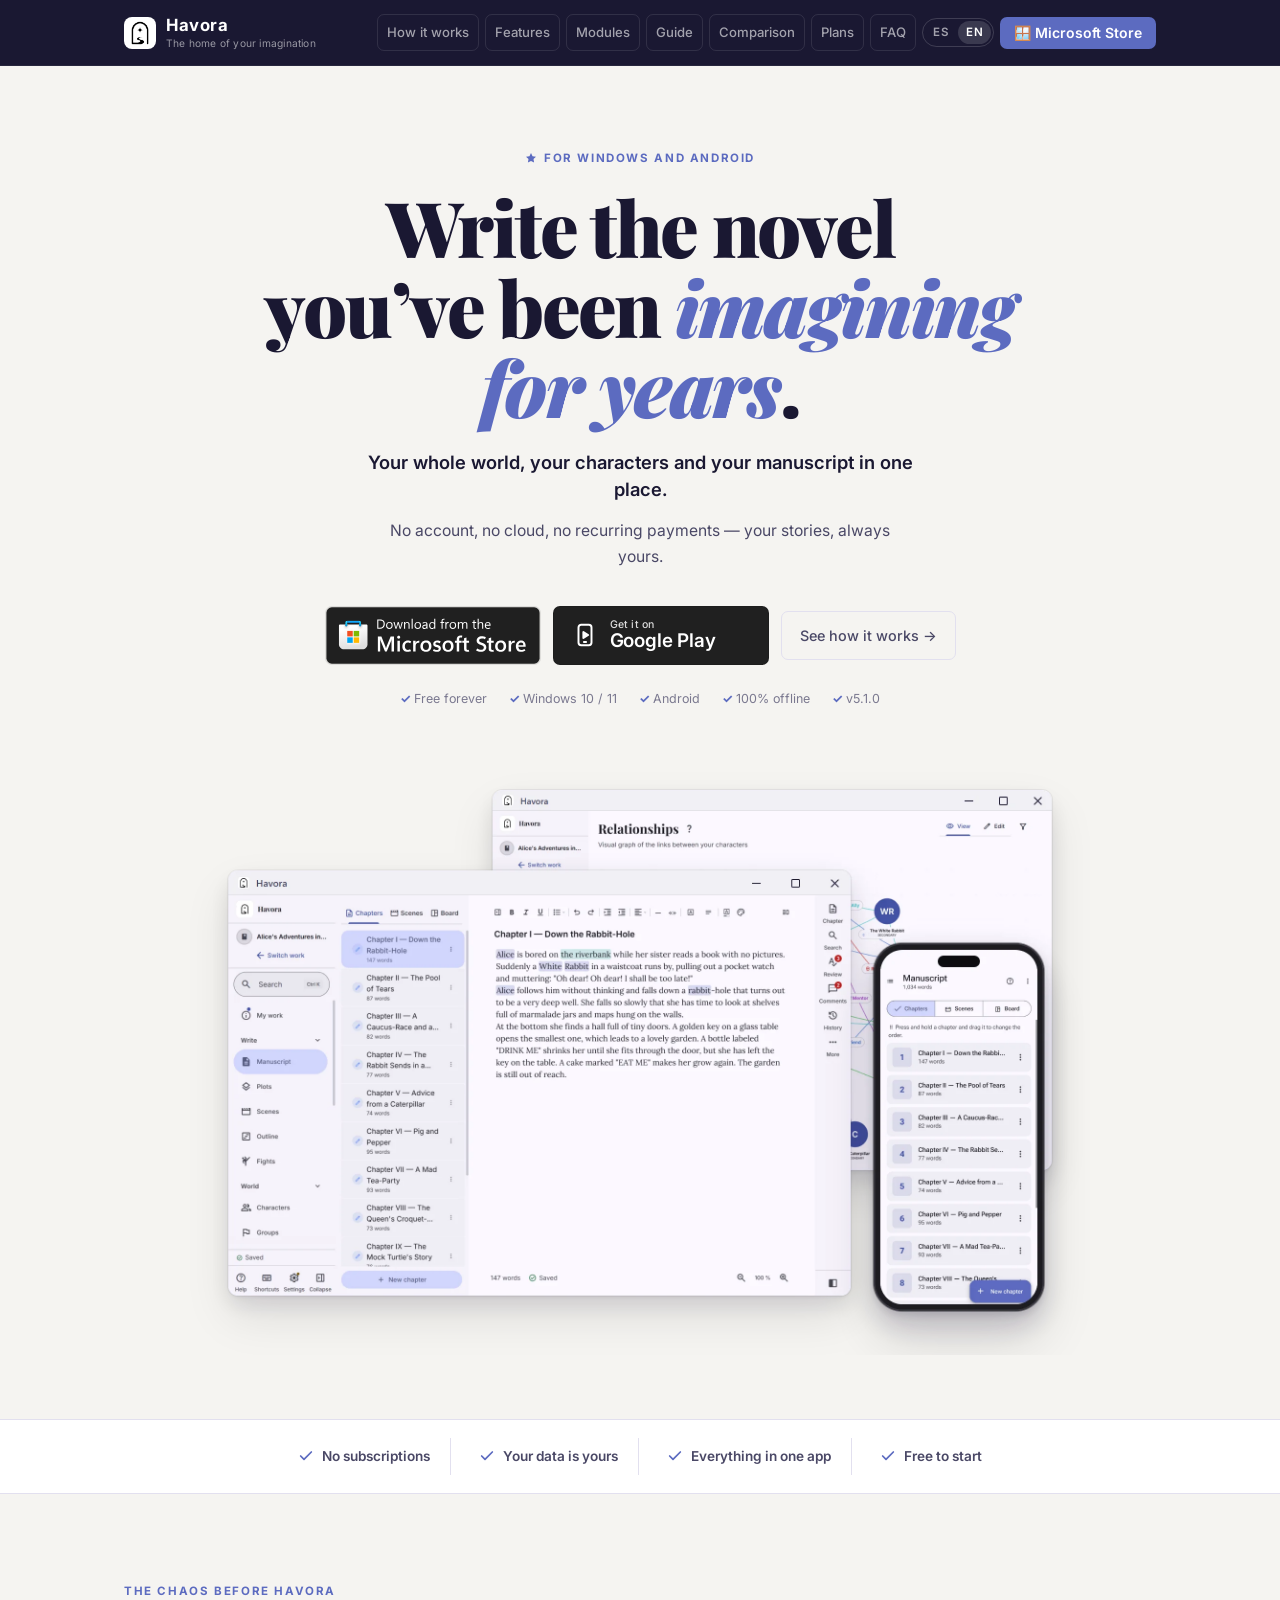
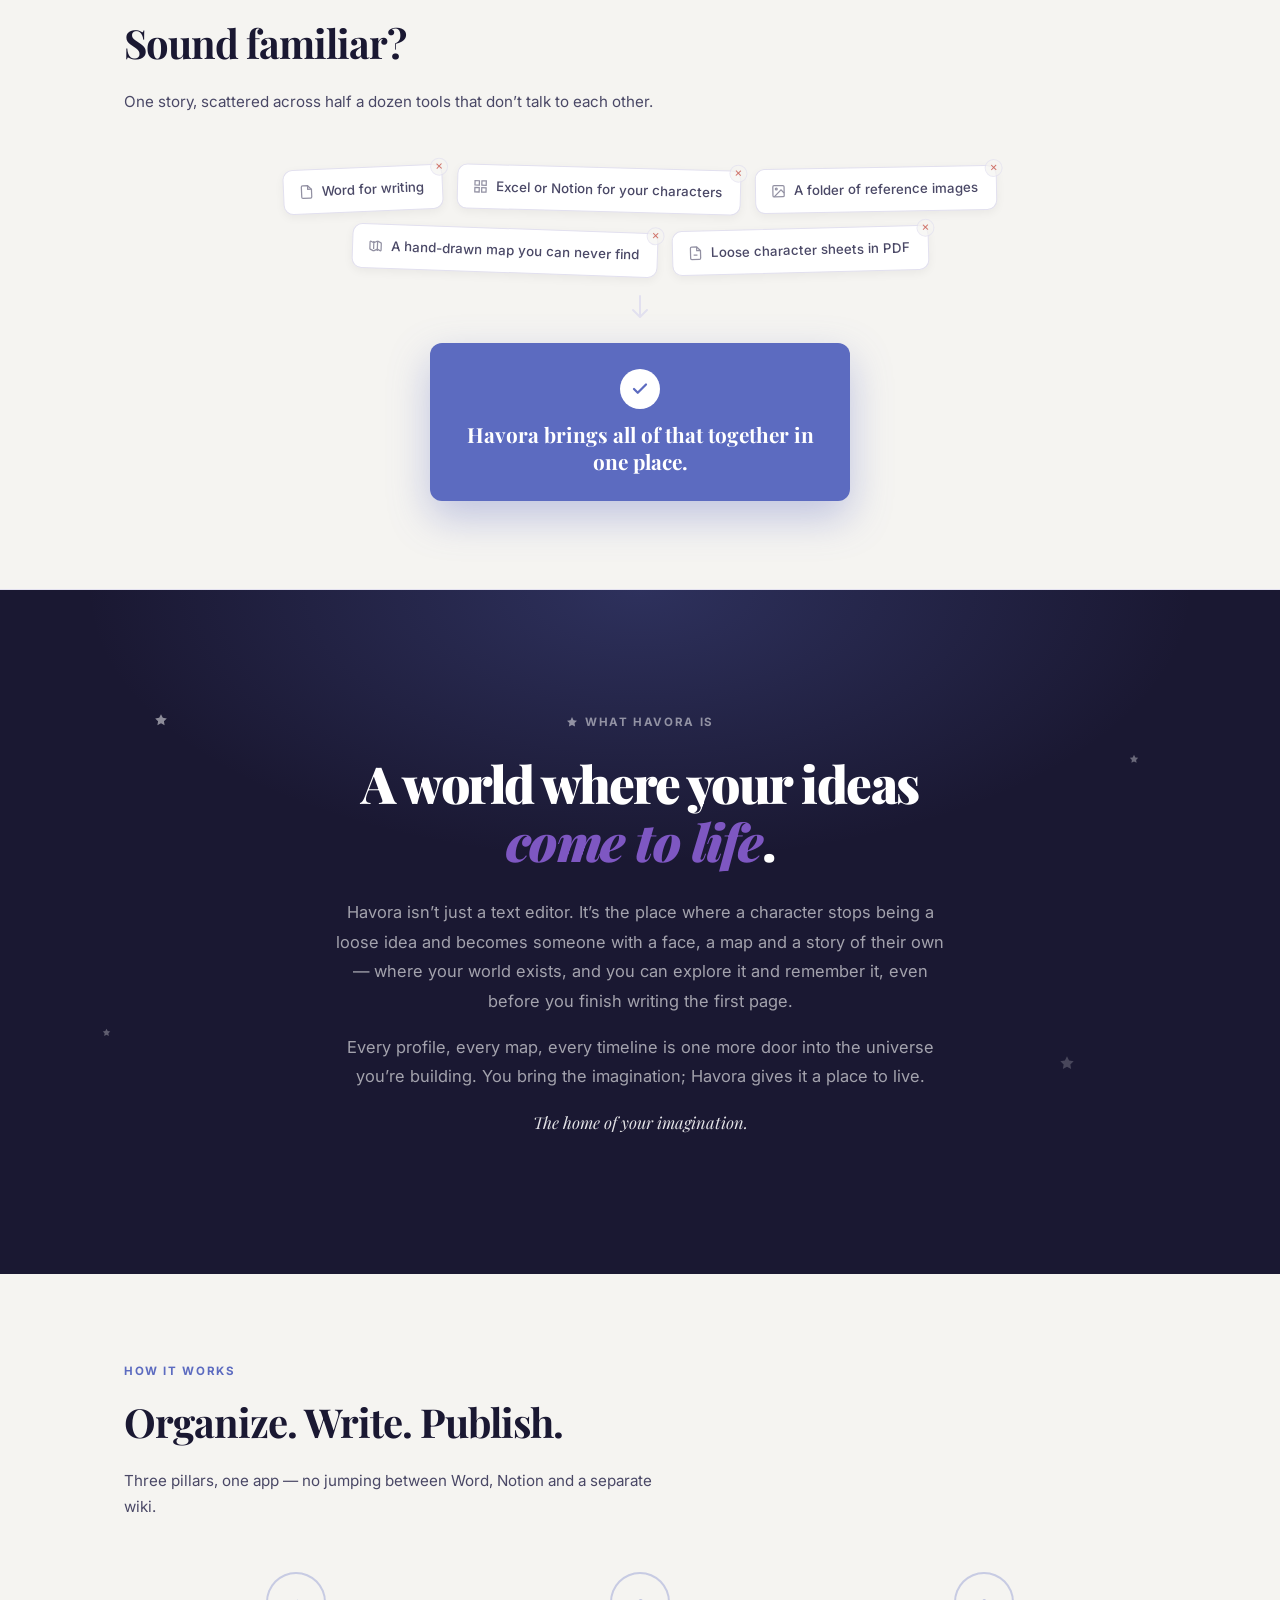
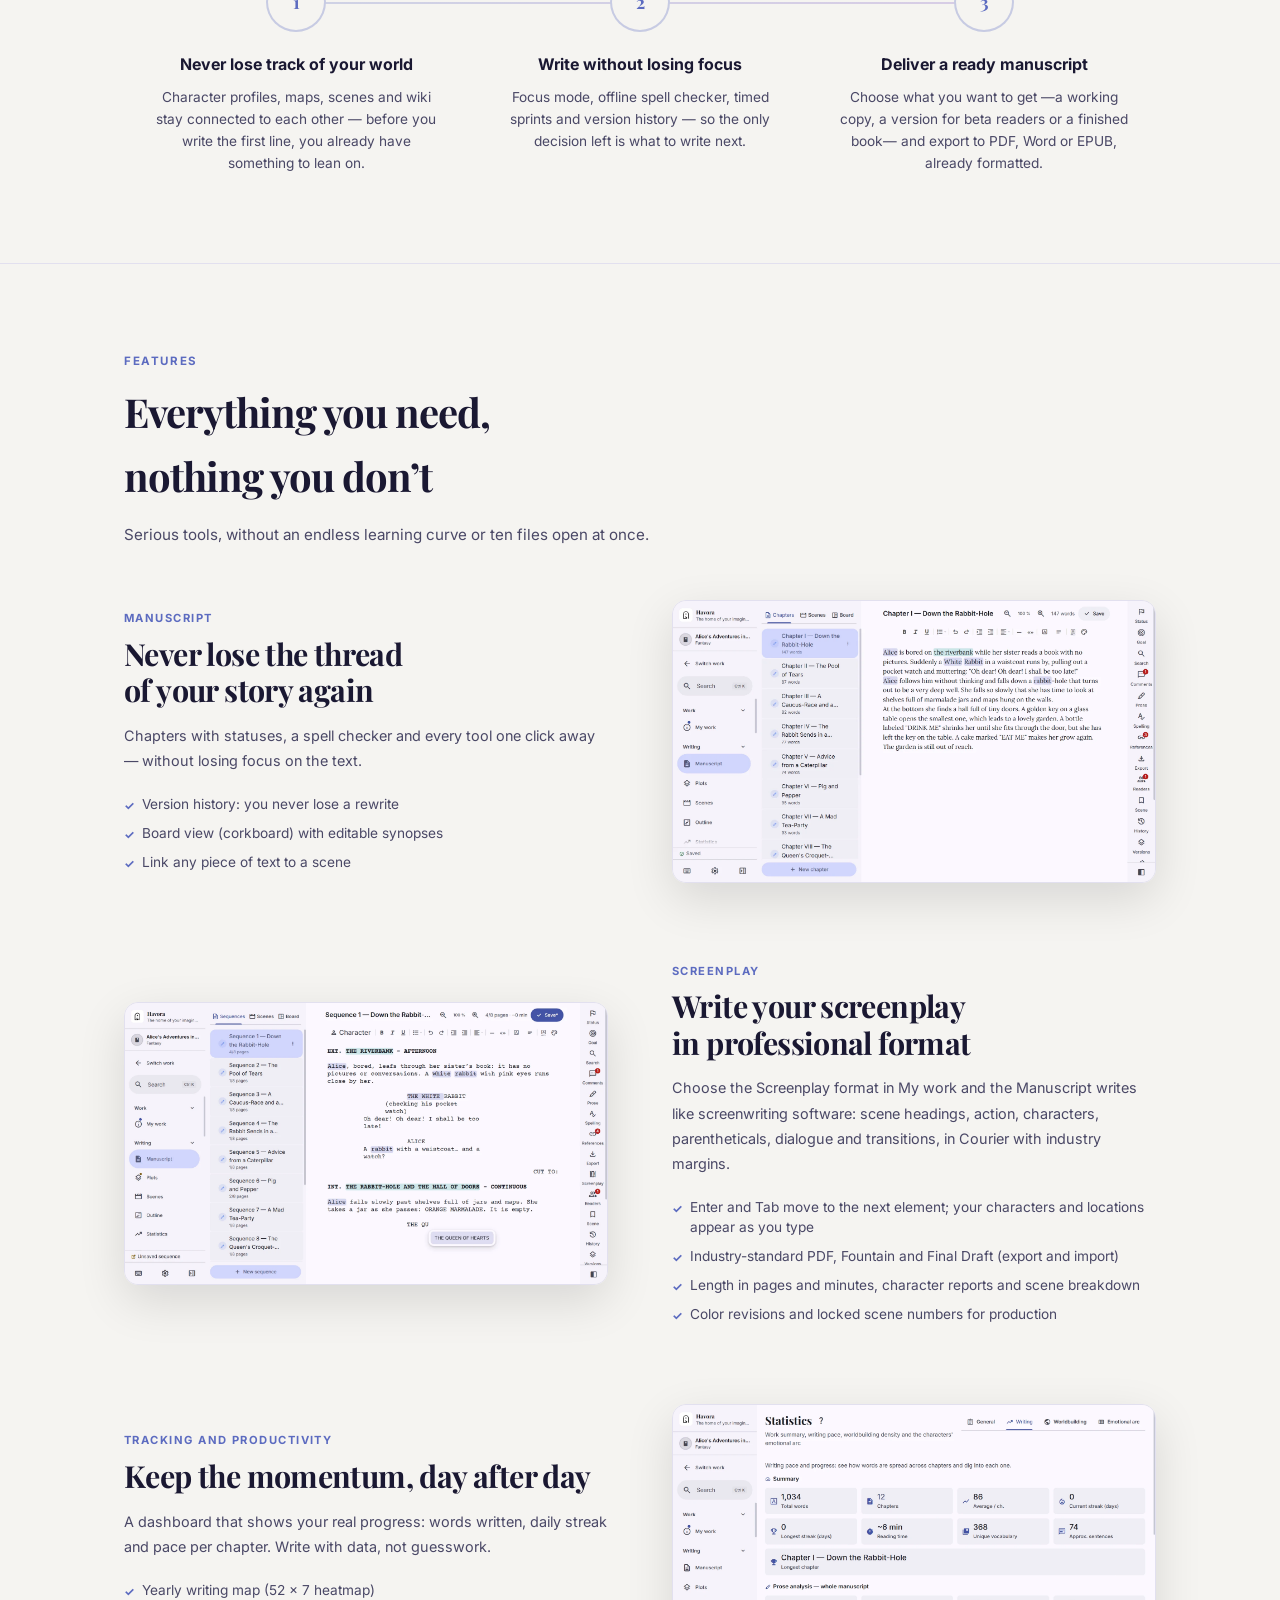
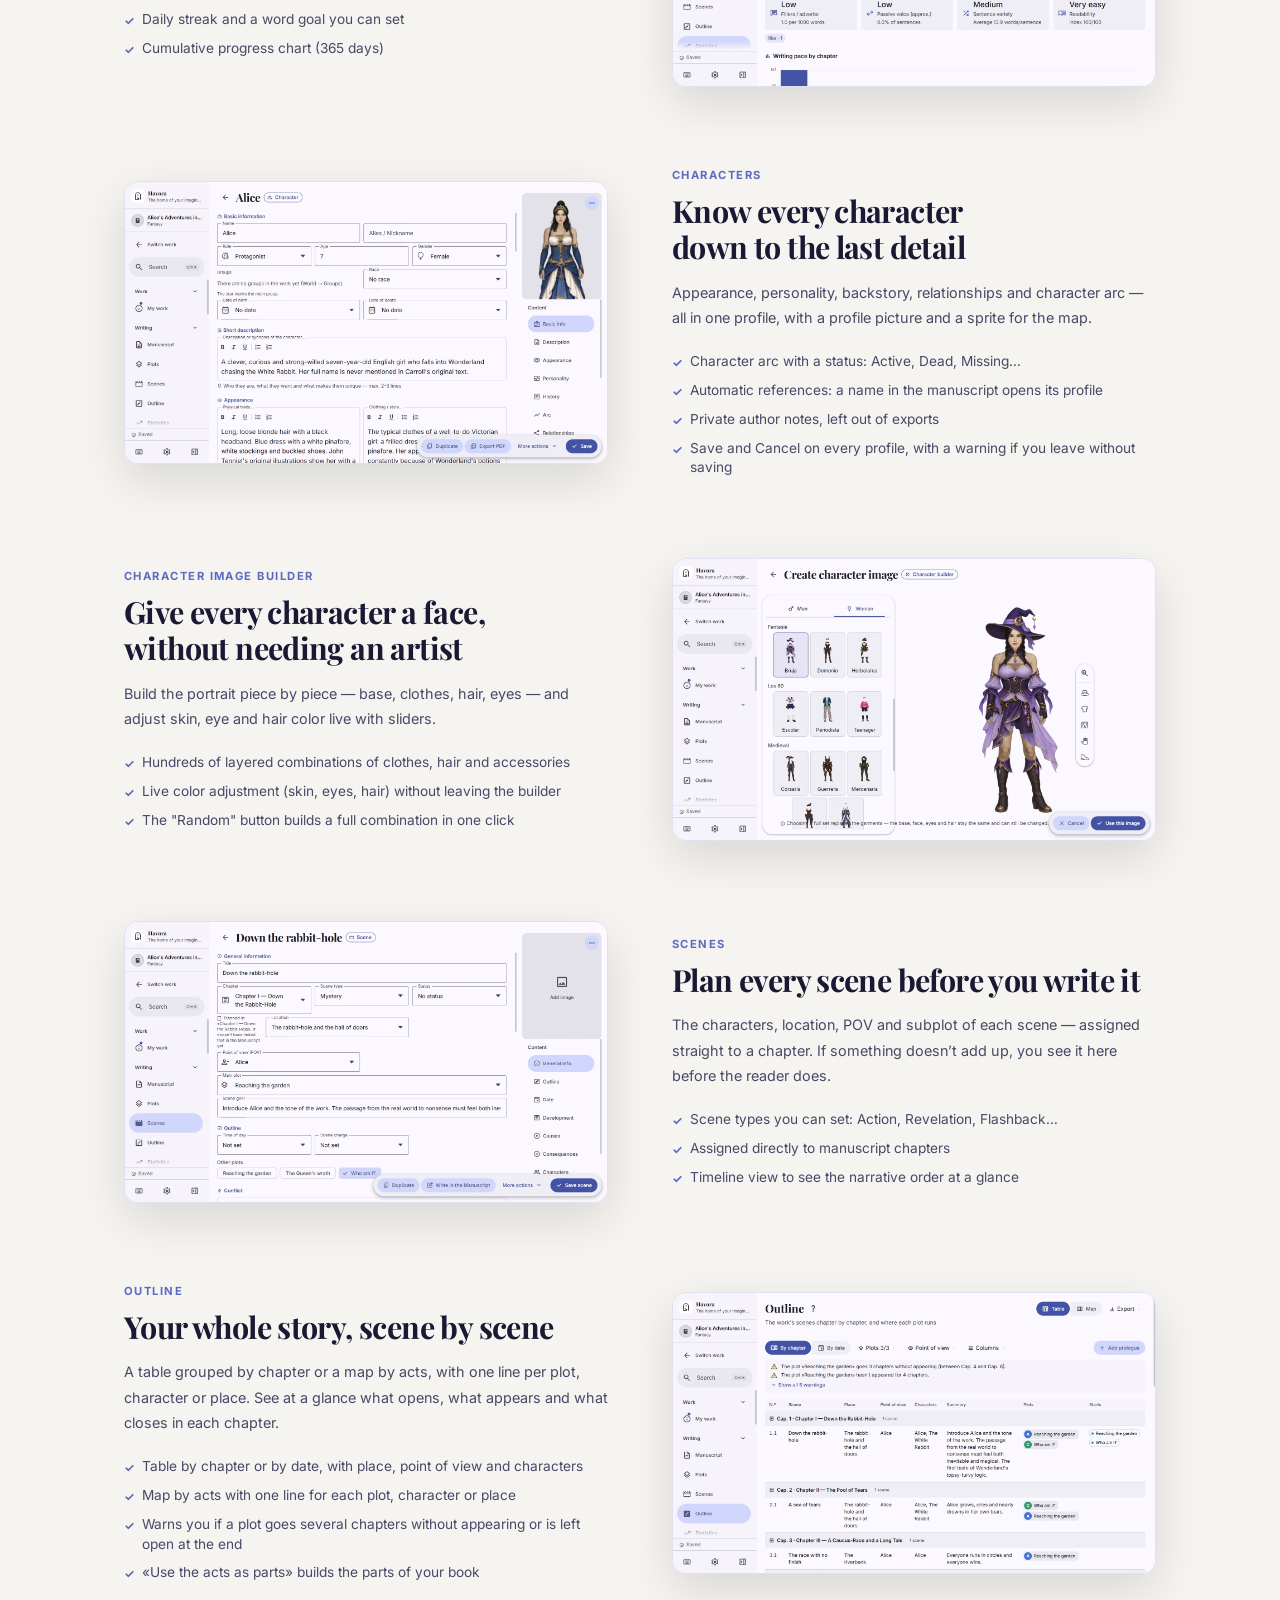
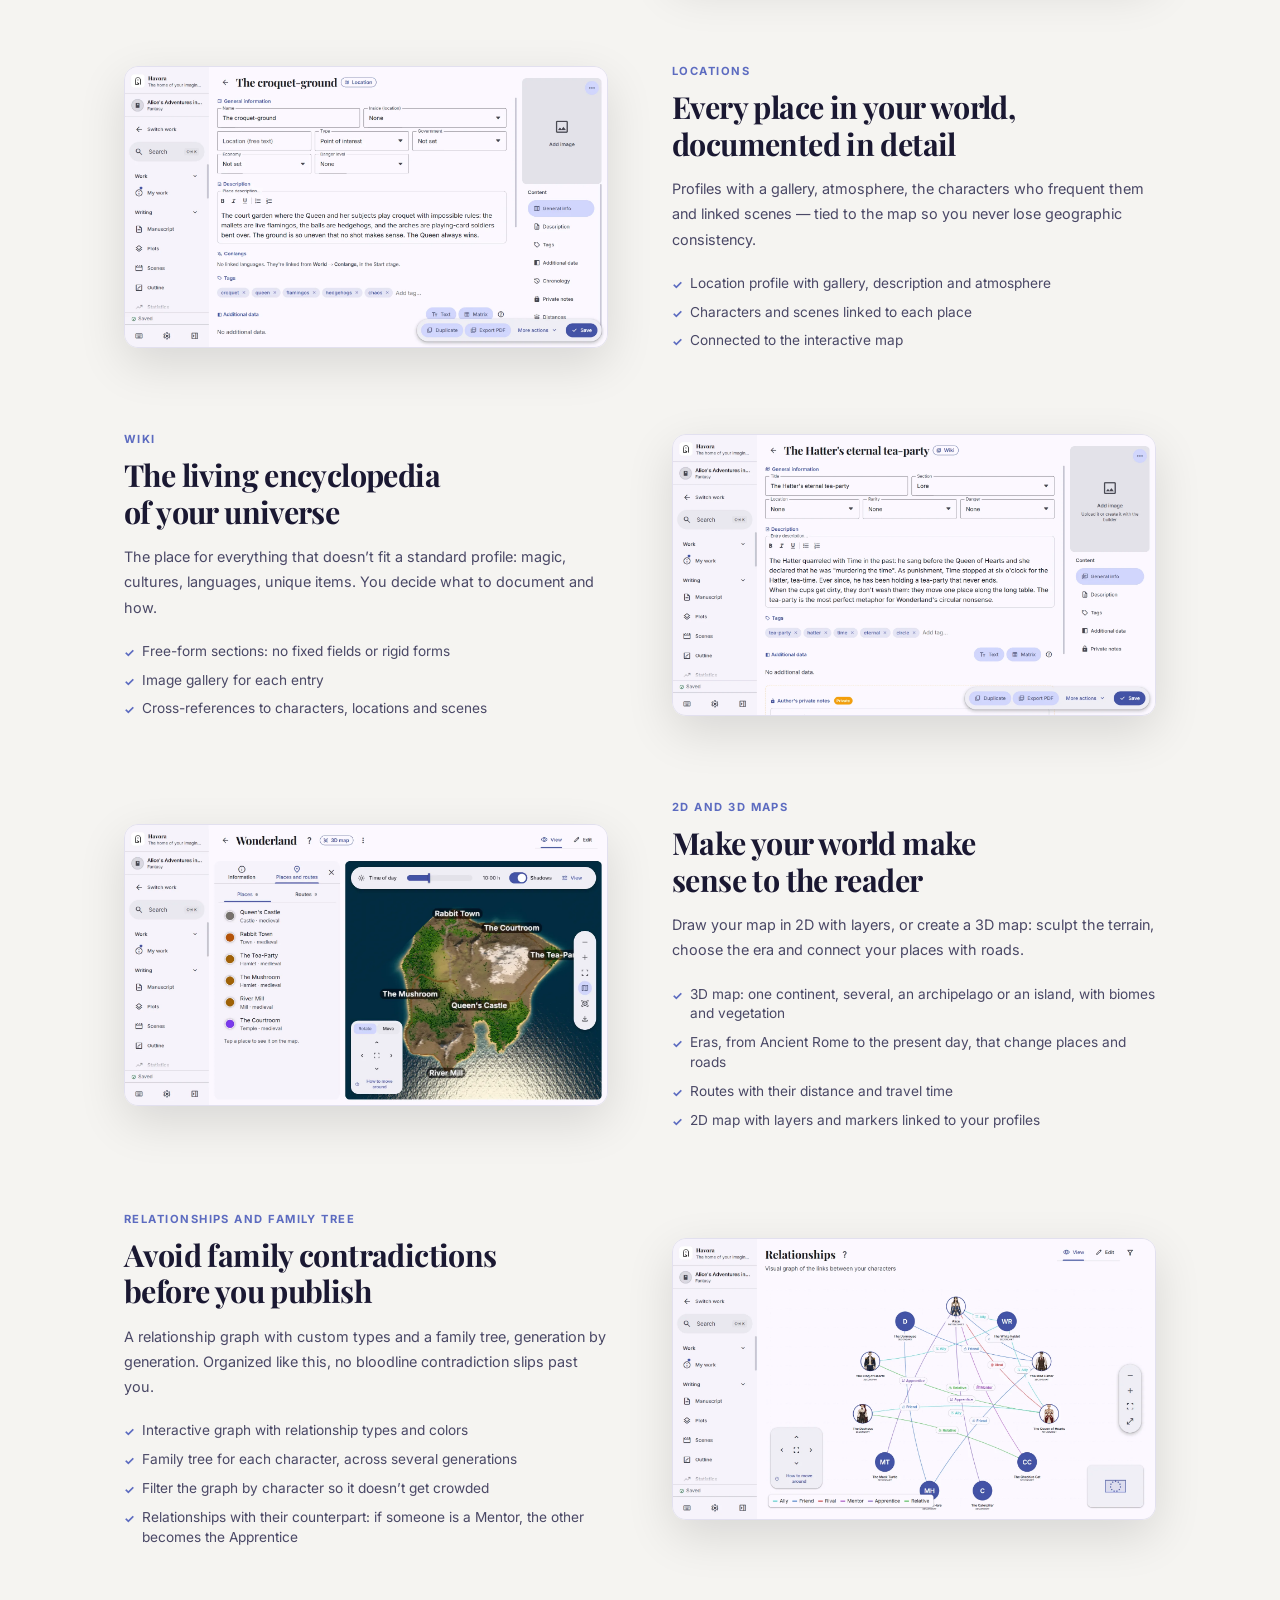
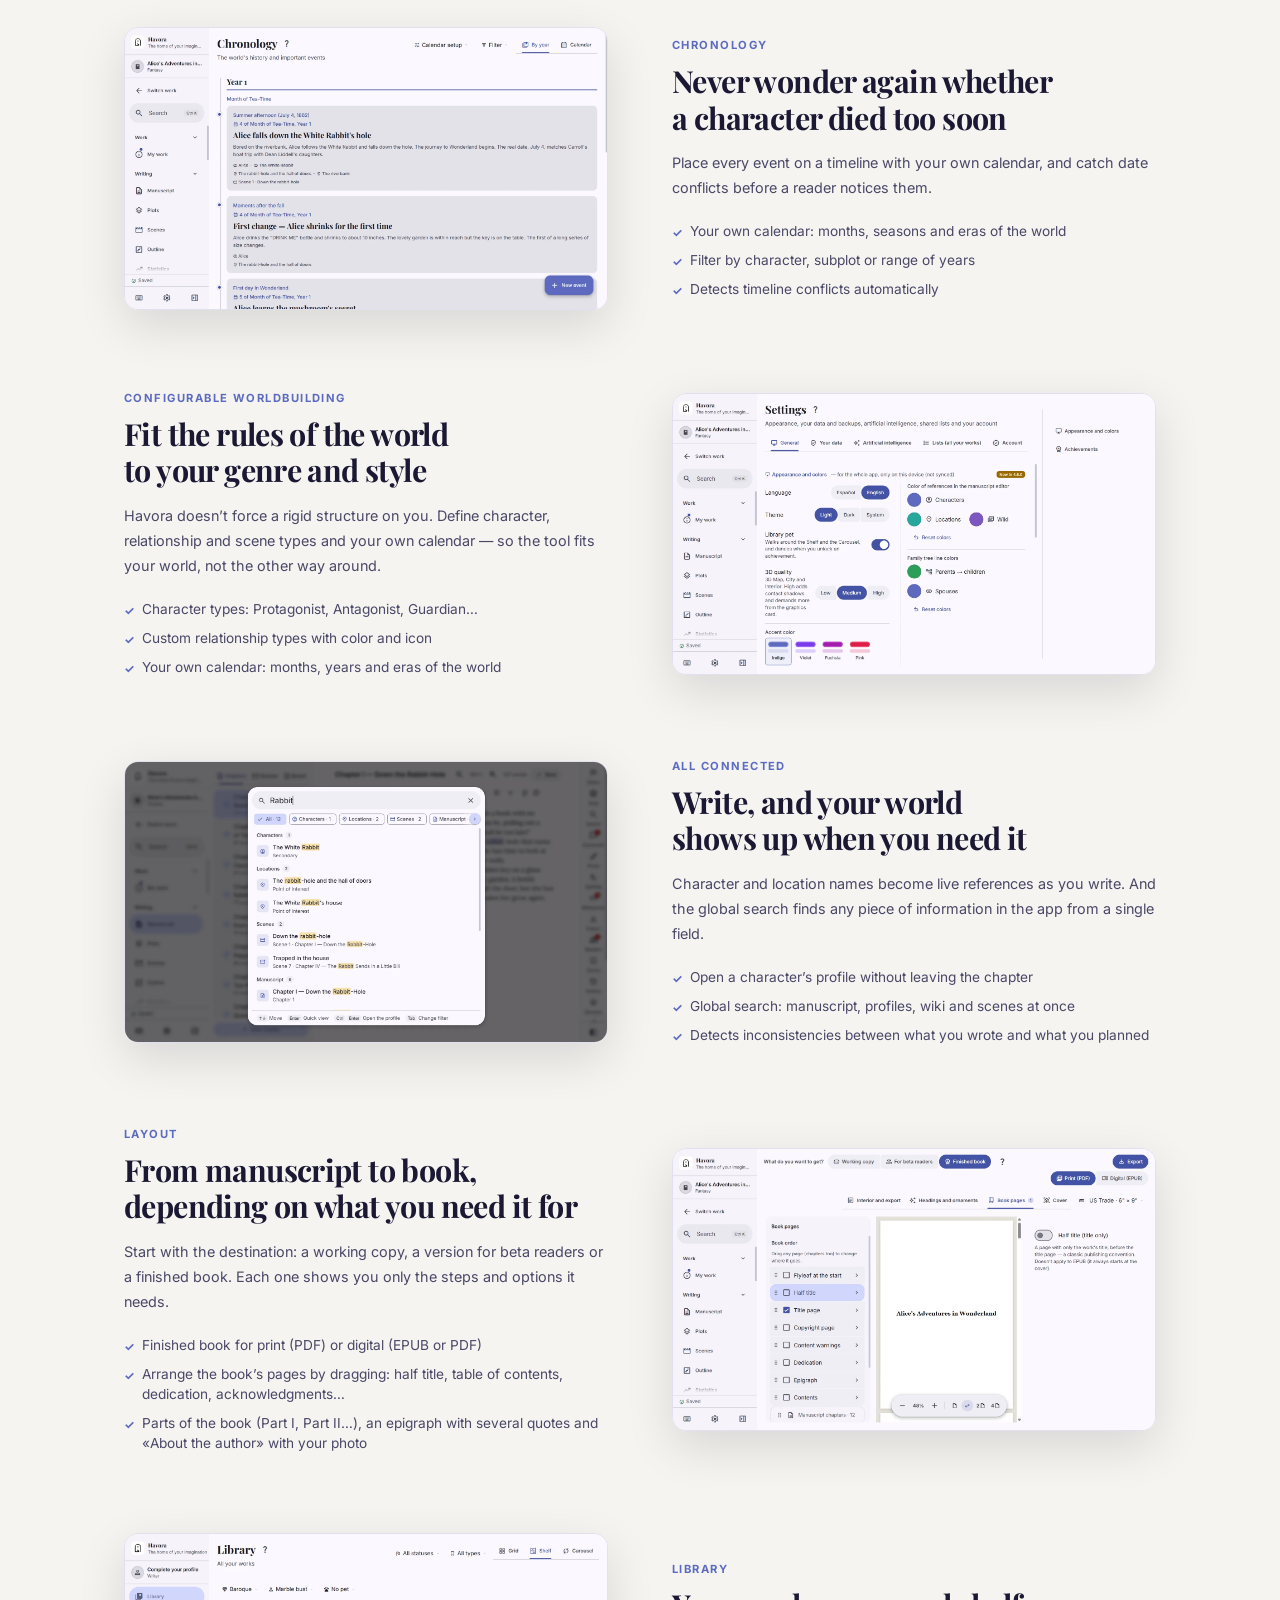
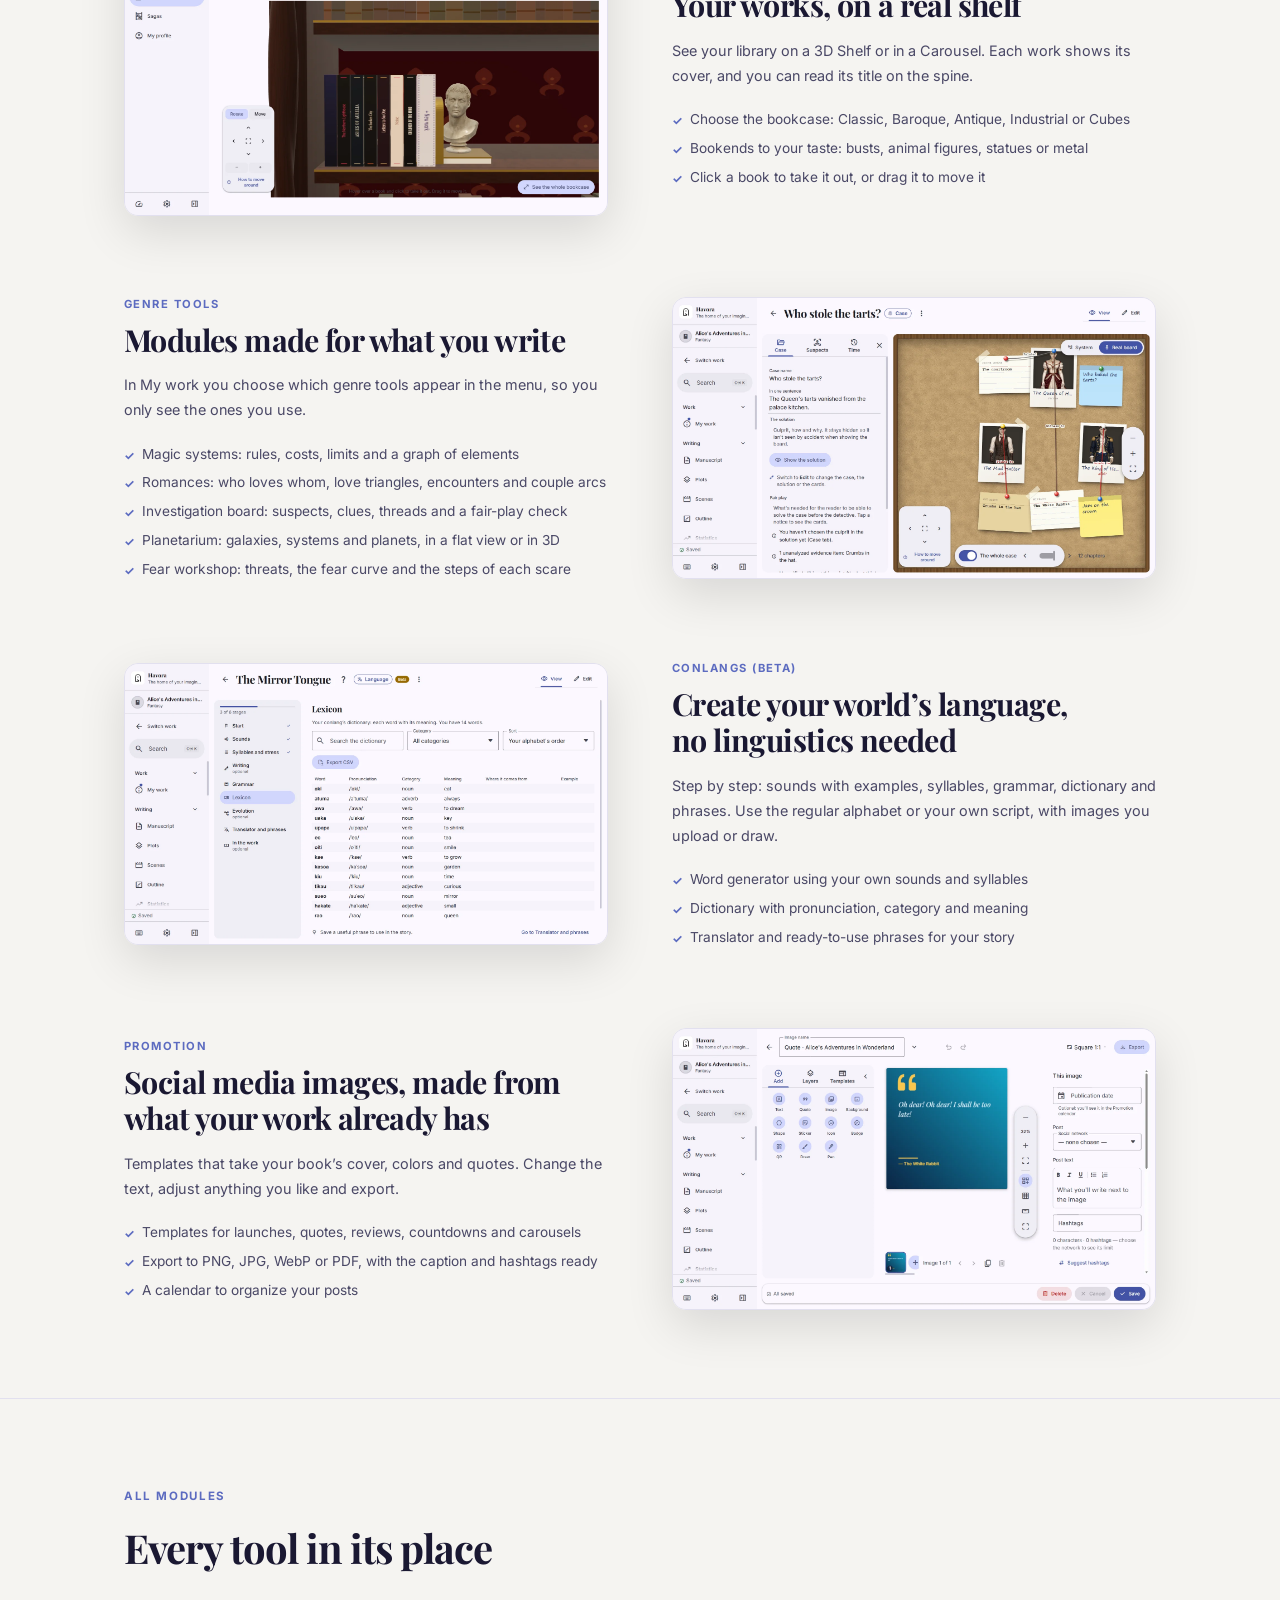
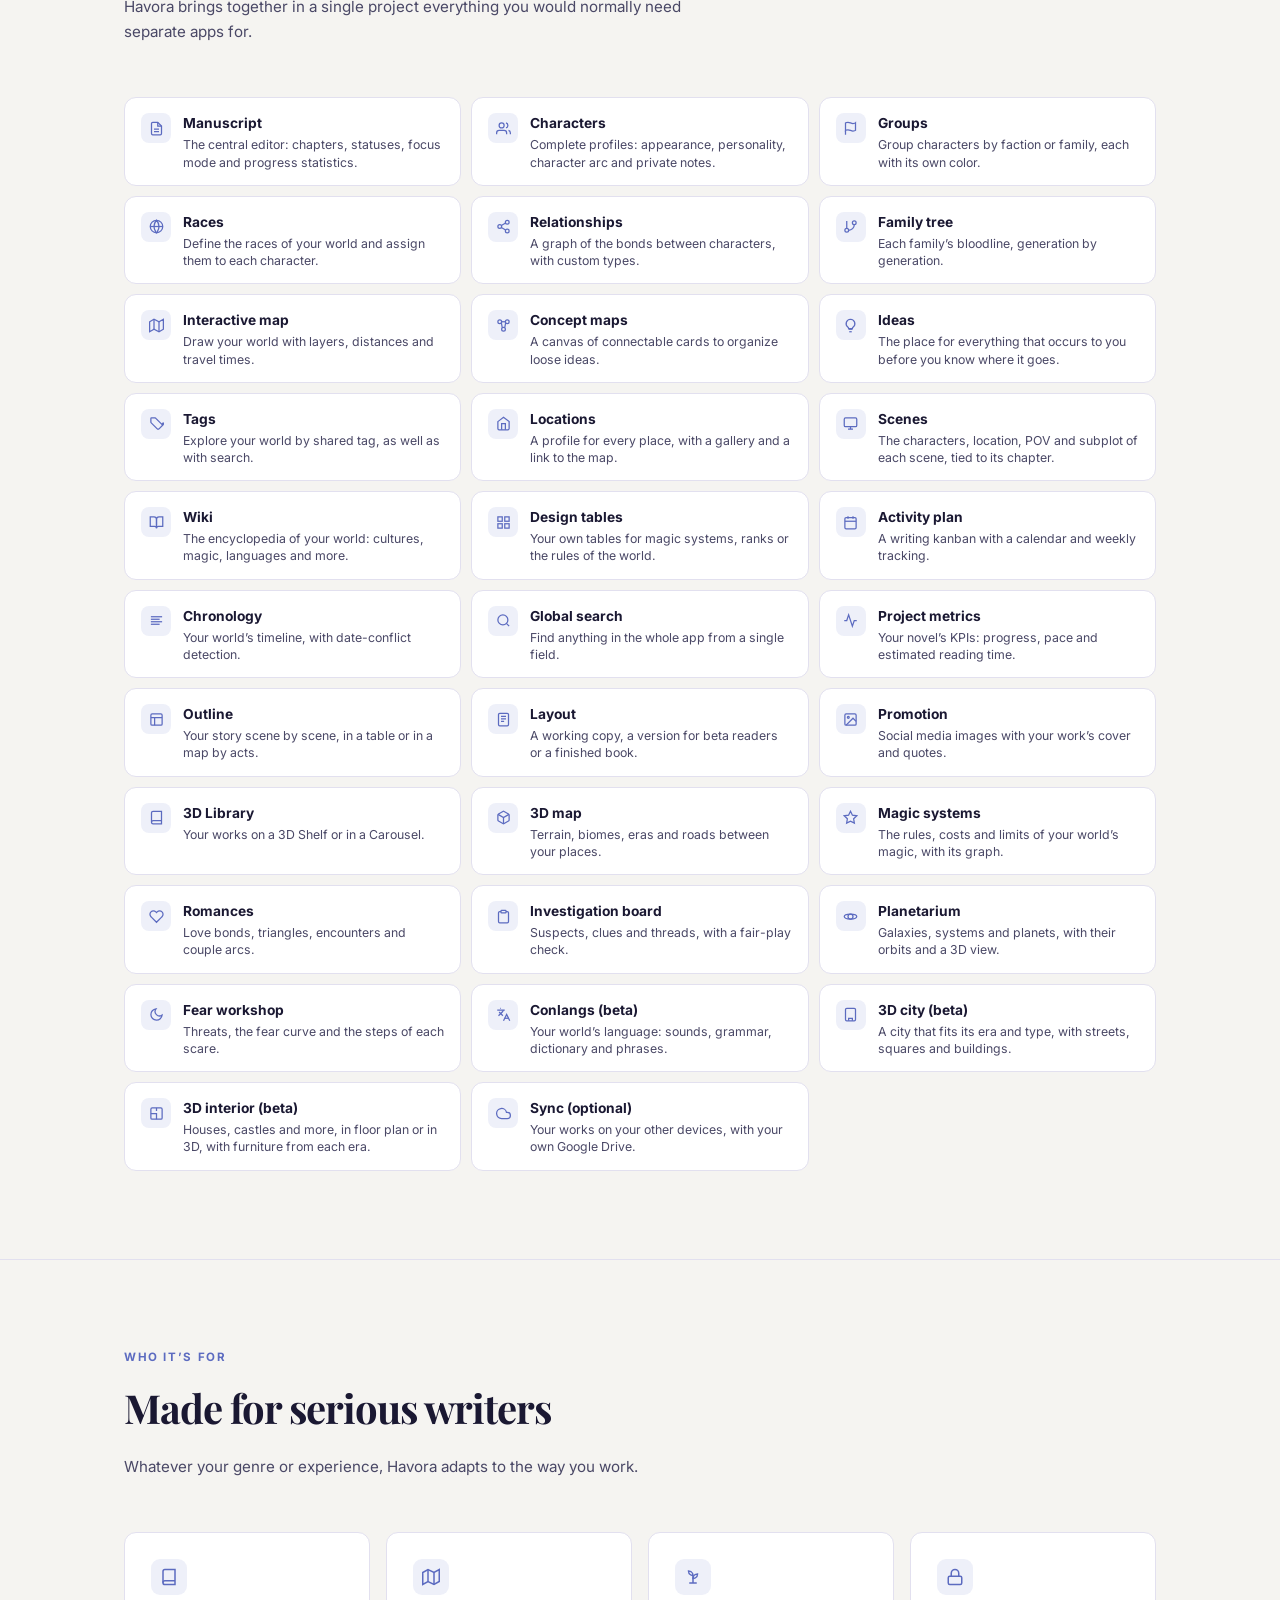
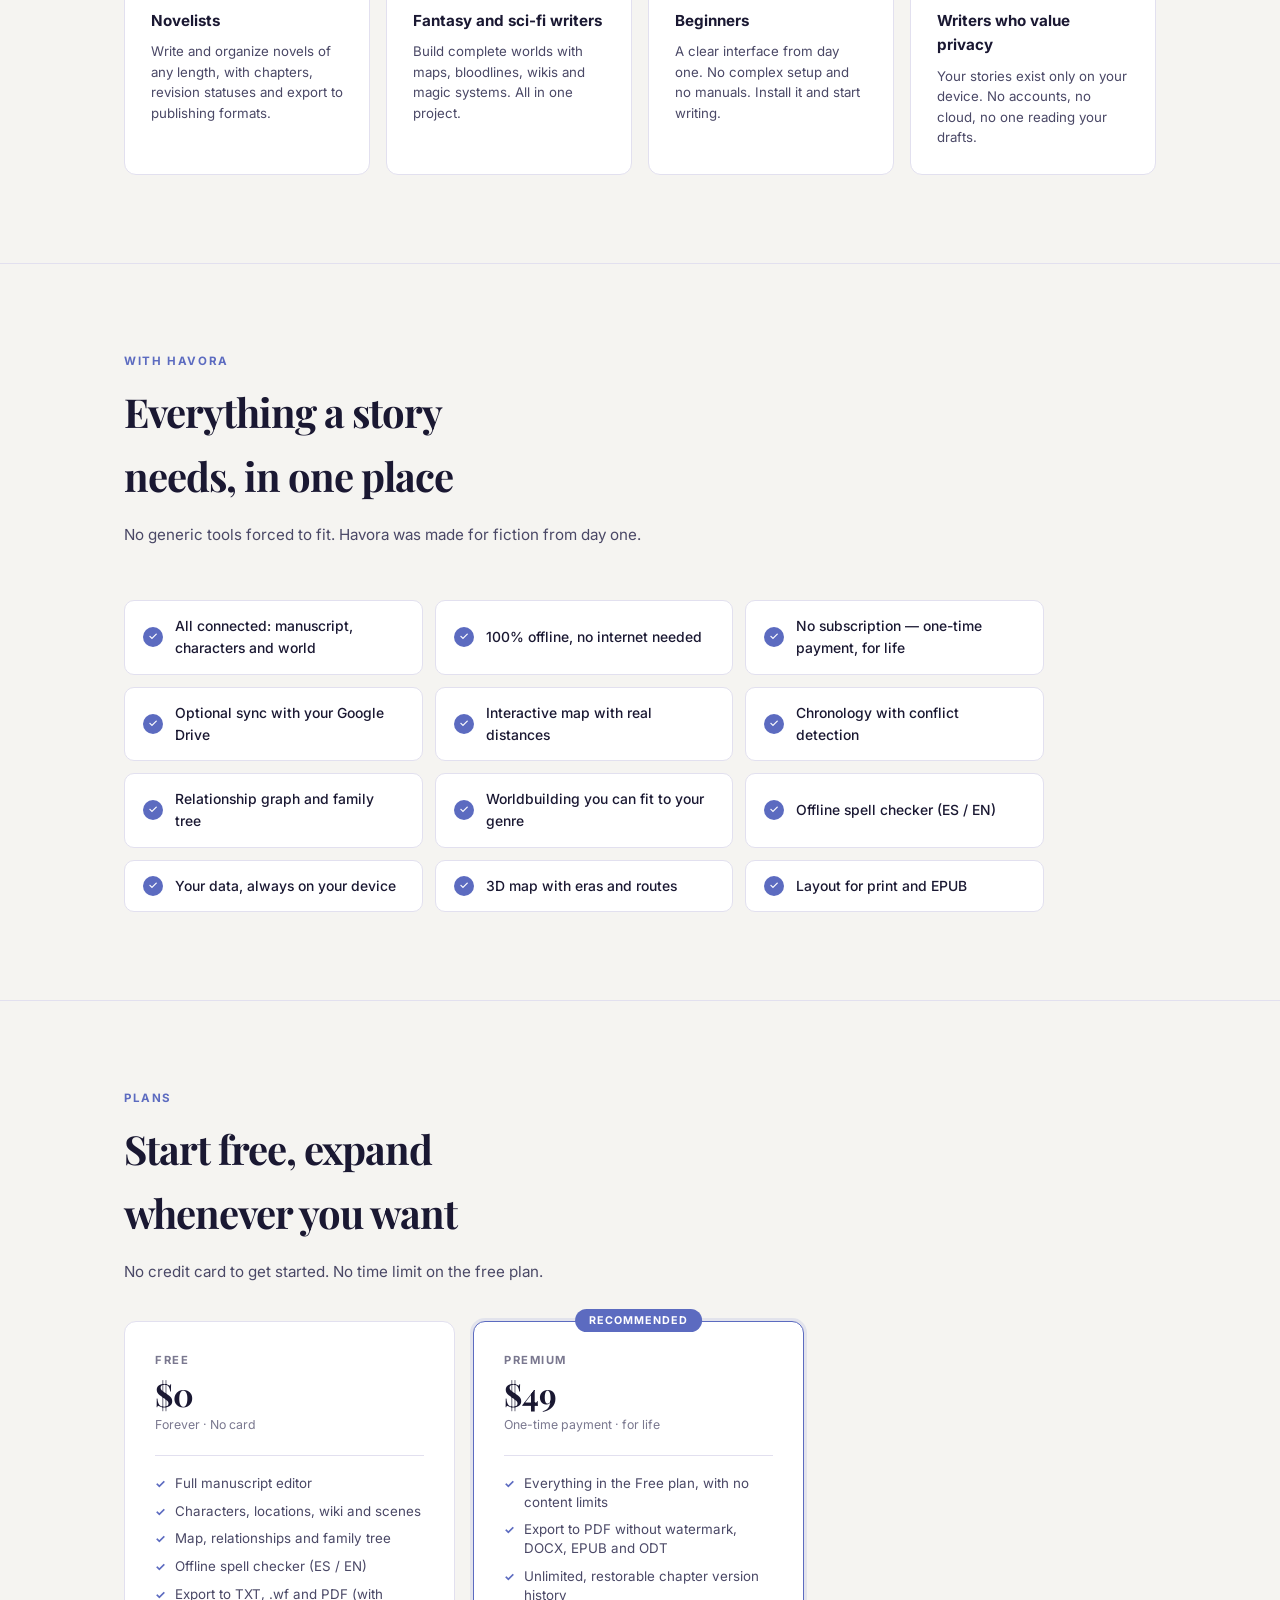
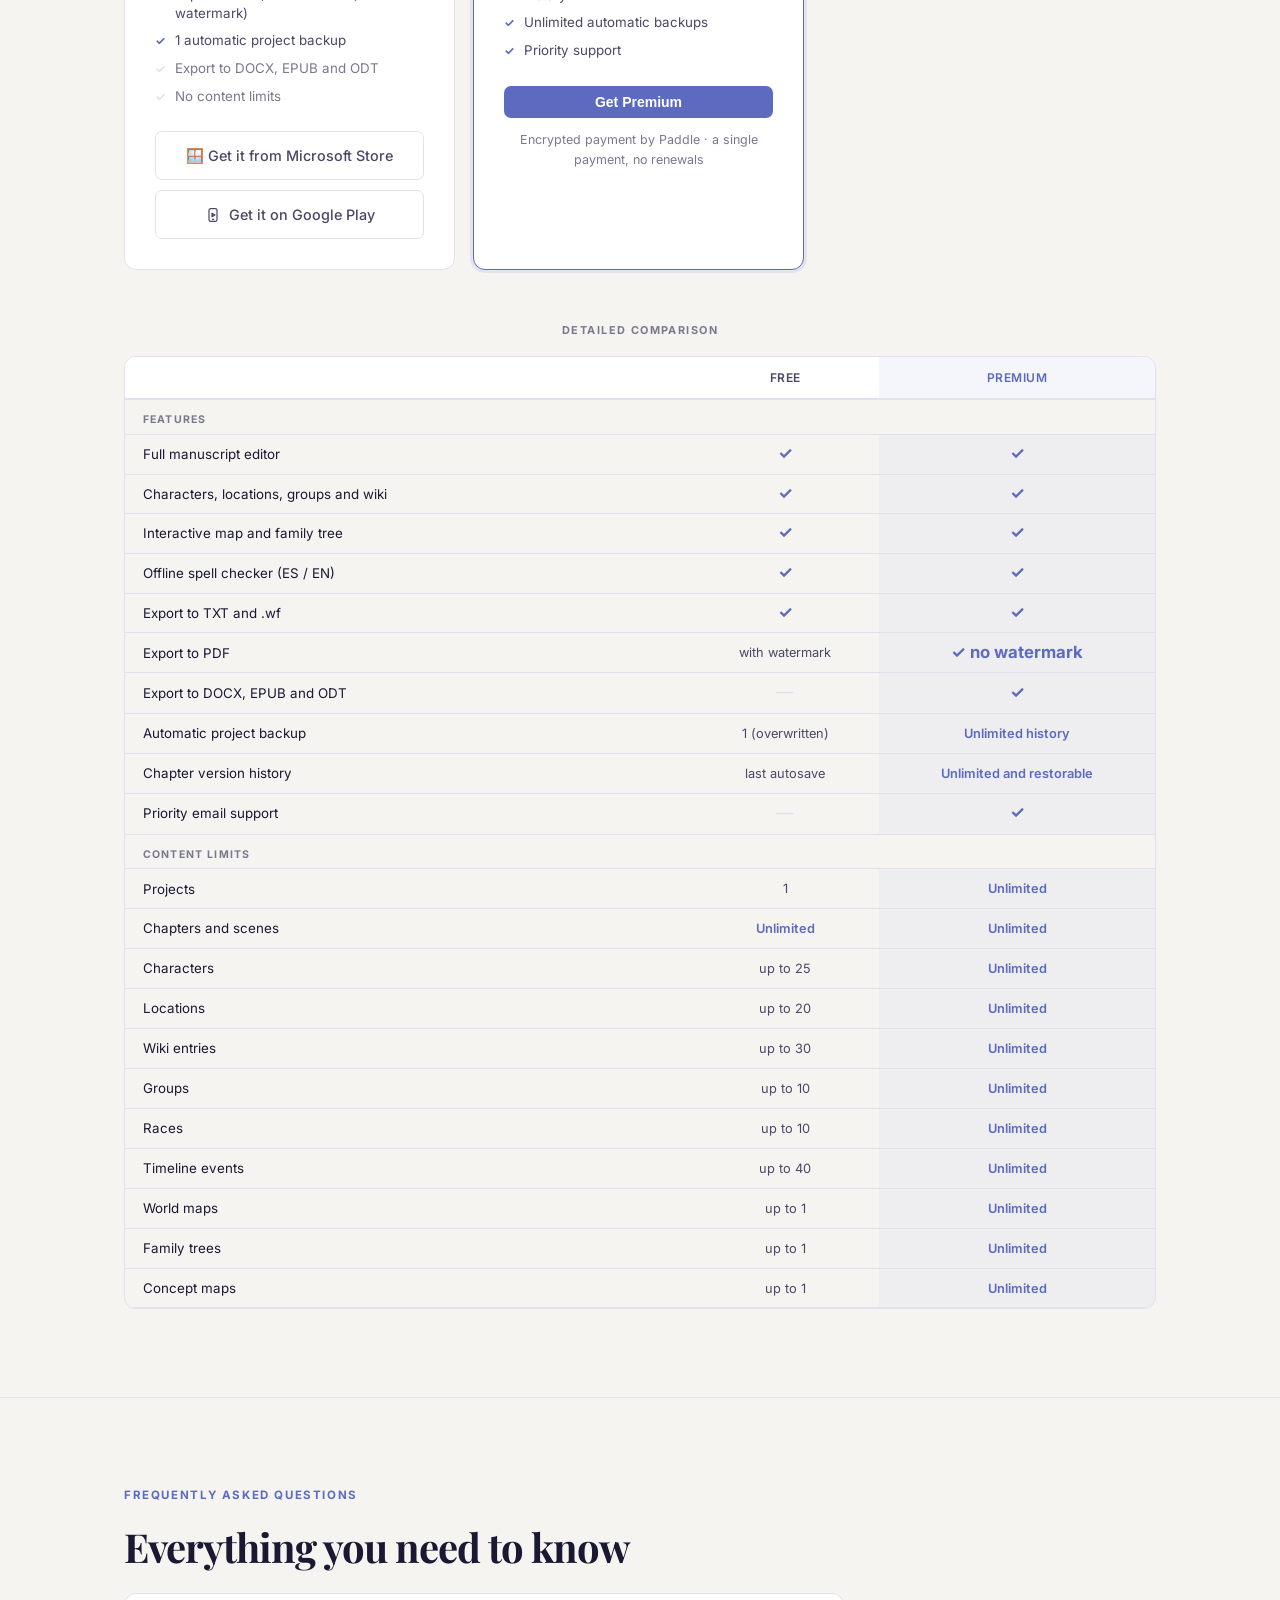
==== commit 98eff3f0: "Quitar la entrada v5.2.0 del changelog hasta que salga esa versión del programa" ====
--- a/index.html
+++ b/index.html
@@ -423,7 +423,7 @@
         <span>Windows 10 / 11</span>
         <span>Android</span>
         <span>100% offline</span>
-        <span>v5.2.0</span>
+        <span>v5.1.0</span>
       </div>
     </div>
     <!-- Collage de capturas reales de la app (PC y celular), una versión por idioma. Reemplaza al video de antes
@@ -1289,35 +1289,6 @@
     </div>
 
         <div class="changelog-entry">
-    <div class="changelog-header">
-      <span class="changelog-v">v5.2.0</span>
-      <span class="changelog-date">19 de noviembre de 2026</span>
-      <span class="changelog-tag">Combates en escena, dos capítulos a la vez y una Maquetación más rápida</span>
-    </div>
-    <div class="changelog-groups">
-      <div class="changelog-group">
-        <h4>Novedades</h4>
-        <ul>
-          <li class="chg-item"><span class="chg-badge chg-new"><svg viewBox="0 0 16 16" fill="currentColor"><path d="M7.657 6.247c.11-.33.576-.33.686 0l.645 1.937a2.89 2.89 0 0 0 1.829 1.828l1.936.645c.33.11.33.576 0 .686l-1.937.645a2.89 2.89 0 0 0-1.828 1.829l-.645 1.936a.361.361 0 0 1-.686 0l-.645-1.937a2.89 2.89 0 0 0-1.828-1.828l-1.937-.645a.361.361 0 0 1 0-.686l1.937-.645a2.89 2.89 0 0 0 1.828-1.828zM3.794 1.148a.217.217 0 0 1 .412 0l.387 1.162c.173.518.579.924 1.097 1.097l1.162.387a.217.217 0 0 1 0 .412l-1.162.387A1.73 1.73 0 0 0 4.593 5.69l-.387 1.162a.217.217 0 0 1-.412 0L3.407 5.69A1.73 1.73 0 0 0 2.31 4.593l-1.162-.387a.217.217 0 0 1 0-.412l1.162-.387A1.73 1.73 0 0 0 3.407 2.31zM10.863.099a.145.145 0 0 1 .274 0l.258.774c.115.346.386.617.732.732l.774.258a.145.145 0 0 1 0 .274l-.774.258a1.16 1.16 0 0 0-.732.732l-.258.774a.145.145 0 0 1-.274 0l-.258-.774a1.16 1.16 0 0 0-.732-.732L9.1 2.137a.145.145 0 0 1 0-.274l.774-.258c.346-.115.617-.386.732-.732z"/></svg></span> Combates en escena: una página para planear cada pelea tiempo a tiempo, con quién está dónde, los objetos y las heridas, que pasan a la salud del personaje. La coreografía se ve sobre los mapas 2D y 3D, y cada escena y cada personaje muestran sus combates.</li>
-          <li class="chg-item"><span class="chg-badge chg-new"><svg viewBox="0 0 16 16" fill="currentColor"><path d="M7.657 6.247c.11-.33.576-.33.686 0l.645 1.937a2.89 2.89 0 0 0 1.829 1.828l1.936.645c.33.11.33.576 0 .686l-1.937.645a2.89 2.89 0 0 0-1.828 1.829l-.645 1.936a.361.361 0 0 1-.686 0l-.645-1.937a2.89 2.89 0 0 0-1.828-1.828l-1.937-.645a.361.361 0 0 1 0-.686l1.937-.645a2.89 2.89 0 0 0 1.828-1.828zM3.794 1.148a.217.217 0 0 1 .412 0l.387 1.162c.173.518.579.924 1.097 1.097l1.162.387a.217.217 0 0 1 0 .412l-1.162.387A1.73 1.73 0 0 0 4.593 5.69l-.387 1.162a.217.217 0 0 1-.412 0L3.407 5.69A1.73 1.73 0 0 0 2.31 4.593l-1.162-.387a.217.217 0 0 1 0-.412l1.162-.387A1.73 1.73 0 0 0 3.407 2.31zM10.863.099a.145.145 0 0 1 .274 0l.258.774c.115.346.386.617.732.732l.774.258a.145.145 0 0 1 0 .274l-.774.258a1.16 1.16 0 0 0-.732.732l-.258.774a.145.145 0 0 1-.274 0l-.258-.774a1.16 1.16 0 0 0-.732-.732L9.1 2.137a.145.145 0 0 1 0-.274l.774-.258c.346-.115.617-.386.732-.732z"/></svg></span> Dos capítulos a la vez en el Manuscrito: abre otro capítulo al lado del que escribes, también para editarlo. Se guarda solo, la barra de formato actúa donde está el cursor y un clic los intercambia.</li>
-          <li class="chg-item"><span class="chg-badge chg-new"><svg viewBox="0 0 16 16" fill="currentColor"><path d="M7.657 6.247c.11-.33.576-.33.686 0l.645 1.937a2.89 2.89 0 0 0 1.829 1.828l1.936.645c.33.11.33.576 0 .686l-1.937.645a2.89 2.89 0 0 0-1.828 1.829l-.645 1.936a.361.361 0 0 1-.686 0l-.645-1.937a2.89 2.89 0 0 0-1.828-1.828l-1.937-.645a.361.361 0 0 1 0-.686l1.937-.645a2.89 2.89 0 0 0 1.828-1.828zM3.794 1.148a.217.217 0 0 1 .412 0l.387 1.162c.173.518.579.924 1.097 1.097l1.162.387a.217.217 0 0 1 0 .412l-1.162.387A1.73 1.73 0 0 0 4.593 5.69l-.387 1.162a.217.217 0 0 1-.412 0L3.407 5.69A1.73 1.73 0 0 0 2.31 4.593l-1.162-.387a.217.217 0 0 1 0-.412l1.162-.387A1.73 1.73 0 0 0 3.407 2.31zM10.863.099a.145.145 0 0 1 .274 0l.258.774c.115.346.386.617.732.732l.774.258a.145.145 0 0 1 0 .274l-.774.258a1.16 1.16 0 0 0-.732.732l-.258.774a.145.145 0 0 1-.274 0l-.258-.774a1.16 1.16 0 0 0-.732-.732L9.1 2.137a.145.145 0 0 1 0-.274l.774-.258c.346-.115.617-.386.732-.732z"/></svg></span> Editor del Manuscrito más ordenado: la barra de formato arriba, el título del capítulo justo encima del texto y, abajo, las palabras, el estado de guardado y el zoom.</li>
-          <li class="chg-item"><span class="chg-badge chg-new"><svg viewBox="0 0 16 16" fill="currentColor"><path d="M7.657 6.247c.11-.33.576-.33.686 0l.645 1.937a2.89 2.89 0 0 0 1.829 1.828l1.936.645c.33.11.33.576 0 .686l-1.937.645a2.89 2.89 0 0 0-1.828 1.829l-.645 1.936a.361.361 0 0 1-.686 0l-.645-1.937a2.89 2.89 0 0 0-1.828-1.828l-1.937-.645a.361.361 0 0 1 0-.686l1.937-.645a2.89 2.89 0 0 0 1.828-1.828zM3.794 1.148a.217.217 0 0 1 .412 0l.387 1.162c.173.518.579.924 1.097 1.097l1.162.387a.217.217 0 0 1 0 .412l-1.162.387A1.73 1.73 0 0 0 4.593 5.69l-.387 1.162a.217.217 0 0 1-.412 0L3.407 5.69A1.73 1.73 0 0 0 2.31 4.593l-1.162-.387a.217.217 0 0 1 0-.412l1.162-.387A1.73 1.73 0 0 0 3.407 2.31zM10.863.099a.145.145 0 0 1 .274 0l.258.774c.115.346.386.617.732.732l.774.258a.145.145 0 0 1 0 .274l-.774.258a1.16 1.16 0 0 0-.732.732l-.258.774a.145.145 0 0 1-.274 0l-.258-.774a1.16 1.16 0 0 0-.732-.732L9.1 2.137a.145.145 0 0 1 0-.274l.774-.258c.346-.115.617-.386.732-.732z"/></svg></span> Maquetación: encabezados de página con el título del libro o del capítulo, portada interna a medida (letra, tamaño y posición del título, el subtítulo y el autor, y un logo al pie) y espacio ajustable alrededor del ornamento.</li>
-          <li class="chg-item"><span class="chg-badge chg-new"><svg viewBox="0 0 16 16" fill="currentColor"><path d="M7.657 6.247c.11-.33.576-.33.686 0l.645 1.937a2.89 2.89 0 0 0 1.829 1.828l1.936.645c.33.11.33.576 0 .686l-1.937.645a2.89 2.89 0 0 0-1.828 1.829l-.645 1.936a.361.361 0 0 1-.686 0l-.645-1.937a2.89 2.89 0 0 0-1.828-1.828l-1.937-.645a.361.361 0 0 1 0-.686l1.937-.645a2.89 2.89 0 0 0 1.828-1.828zM3.794 1.148a.217.217 0 0 1 .412 0l.387 1.162c.173.518.579.924 1.097 1.097l1.162.387a.217.217 0 0 1 0 .412l-1.162.387A1.73 1.73 0 0 0 4.593 5.69l-.387 1.162a.217.217 0 0 1-.412 0L3.407 5.69A1.73 1.73 0 0 0 2.31 4.593l-1.162-.387a.217.217 0 0 1 0-.412l1.162-.387A1.73 1.73 0 0 0 3.407 2.31zM10.863.099a.145.145 0 0 1 .274 0l.258.774c.115.346.386.617.732.732l.774.258a.145.145 0 0 1 0 .274l-.774.258a1.16 1.16 0 0 0-.732.732l-.258.774a.145.145 0 0 1-.274 0l-.258-.774a1.16 1.16 0 0 0-.732-.732L9.1 2.137a.145.145 0 0 1 0-.274l.774-.258c.346-.115.617-.386.732-.732z"/></svg></span> Vista previa de Maquetación más rápida: se rehace por detrás mientras sigues viendo la anterior, vuelve a la página donde estabas, y el adorno de capítulo y las imágenes sueltas se arrastran directo sobre la página.</li>
-          <li class="chg-item"><span class="chg-badge chg-new"><svg viewBox="0 0 16 16" fill="currentColor"><path d="M7.657 6.247c.11-.33.576-.33.686 0l.645 1.937a2.89 2.89 0 0 0 1.829 1.828l1.936.645c.33.11.33.576 0 .686l-1.937.645a2.89 2.89 0 0 0-1.828 1.829l-.645 1.936a.361.361 0 0 1-.686 0l-.645-1.937a2.89 2.89 0 0 0-1.828-1.828l-1.937-.645a.361.361 0 0 1 0-.686l1.937-.645a2.89 2.89 0 0 0 1.828-1.828zM3.794 1.148a.217.217 0 0 1 .412 0l.387 1.162c.173.518.579.924 1.097 1.097l1.162.387a.217.217 0 0 1 0 .412l-1.162.387A1.73 1.73 0 0 0 4.593 5.69l-.387 1.162a.217.217 0 0 1-.412 0L3.407 5.69A1.73 1.73 0 0 0 2.31 4.593l-1.162-.387a.217.217 0 0 1 0-.412l1.162-.387A1.73 1.73 0 0 0 3.407 2.31zM10.863.099a.145.145 0 0 1 .274 0l.258.774c.115.346.386.617.732.732l.774.258a.145.145 0 0 1 0 .274l-.774.258a1.16 1.16 0 0 0-.732.732l-.258.774a.145.145 0 0 1-.274 0l-.258-.774a1.16 1.16 0 0 0-.732-.732L9.1 2.137a.145.145 0 0 1 0-.274l.774-.258c.346-.115.617-.386.732-.732z"/></svg></span> Panel Referencias del Manuscrito: cada ficha mencionada con su imagen, cuántas veces aparece en el capítulo y sus botones siempre a la vista.</li>
-        </ul>
-      </div>
-      <div class="changelog-group">
-        <h4>Correcciones</h4>
-        <ul>
-          <li class="chg-item"><span class="chg-badge chg-fixed"><svg viewBox="0 0 16 16" fill="currentColor"><path d="M4.978.855a.5.5 0 1 0-.956.29l.41 1.352A5 5 0 0 0 3 6h10a5 5 0 0 0-1.432-3.503l.41-1.352a.5.5 0 1 0-.956-.29l-.291.956A5 5 0 0 0 8 1a5 5 0 0 0-2.731.811l-.29-.956z"/><path d="M13 6v1H8.5v8.975A5 5 0 0 0 13 11h.5a.5.5 0 0 1 .5.5v.5a.5.5 0 1 0 1 0v-.5a1.5 1.5 0 0 0-1.5-1.5H13V9h1.5a.5.5 0 0 0 0-1H13V7h.5A1.5 1.5 0 0 0 15 5.5V5a.5.5 0 0 0-1 0v.5a.5.5 0 0 1-.5.5zm-5.5 9.975V7H3V6h-.5a.5.5 0 0 1-.5-.5V5a.5.5 0 0 0-1 0v.5A1.5 1.5 0 0 0 2.5 7H3v1H1.5a.5.5 0 0 0 0 1H3v1h-.5A1.5 1.5 0 0 0 1 11.5v.5a.5.5 0 1 0 1 0v-.5a.5.5 0 0 1 .5-.5H3a5 5 0 0 0 4.5 4.975"/></svg></span> PDF: el número de página es impar en las páginas de la derecha y par en las de la izquierda, como en un libro impreso.</li>
-          <li class="chg-item"><span class="chg-badge chg-fixed"><svg viewBox="0 0 16 16" fill="currentColor"><path d="M4.978.855a.5.5 0 1 0-.956.29l.41 1.352A5 5 0 0 0 3 6h10a5 5 0 0 0-1.432-3.503l.41-1.352a.5.5 0 1 0-.956-.29l-.291.956A5 5 0 0 0 8 1a5 5 0 0 0-2.731.811l-.29-.956z"/><path d="M13 6v1H8.5v8.975A5 5 0 0 0 13 11h.5a.5.5 0 0 1 .5.5v.5a.5.5 0 1 0 1 0v-.5a1.5 1.5 0 0 0-1.5-1.5H13V9h1.5a.5.5 0 0 0 0-1H13V7h.5A1.5 1.5 0 0 0 15 5.5V5a.5.5 0 0 0-1 0v.5a.5.5 0 0 1-.5.5zm-5.5 9.975V7H3V6h-.5a.5.5 0 0 1-.5-.5V5a.5.5 0 0 0-1 0v.5A1.5 1.5 0 0 0 2.5 7H3v1H1.5a.5.5 0 0 0 0 1H3v1h-.5A1.5 1.5 0 0 0 1 11.5v.5a.5.5 0 1 0 1 0v-.5a.5.5 0 0 1 .5-.5H3a5 5 0 0 0 4.5 4.975"/></svg></span> Exportar a PDF un libro muy largo ya no puede imprimir el libro a medio armar: espera a que estén todas las páginas.</li>
-          <li class="chg-item"><span class="chg-badge chg-fixed"><svg viewBox="0 0 16 16" fill="currentColor"><path d="M4.978.855a.5.5 0 1 0-.956.29l.41 1.352A5 5 0 0 0 3 6h10a5 5 0 0 0-1.432-3.503l.41-1.352a.5.5 0 1 0-.956-.29l-.291.956A5 5 0 0 0 8 1a5 5 0 0 0-2.731.811l-.29-.956z"/><path d="M13 6v1H8.5v8.975A5 5 0 0 0 13 11h.5a.5.5 0 0 1 .5.5v.5a.5.5 0 1 0 1 0v-.5a1.5 1.5 0 0 0-1.5-1.5H13V9h1.5a.5.5 0 0 0 0-1H13V7h.5A1.5 1.5 0 0 0 15 5.5V5a.5.5 0 0 0-1 0v.5a.5.5 0 0 1-.5.5zm-5.5 9.975V7H3V6h-.5a.5.5 0 0 1-.5-.5V5a.5.5 0 0 0-1 0v.5A1.5 1.5 0 0 0 2.5 7H3v1H1.5a.5.5 0 0 0 0 1H3v1h-.5A1.5 1.5 0 0 0 1 11.5v.5a.5.5 0 1 0 1 0v-.5a.5.5 0 0 1 .5-.5H3a5 5 0 0 0 4.5 4.975"/></svg></span> Manuscrito: el panel Buscar y reemplazar tenía otro fondo y las esquinas redondeadas.</li>
-        </ul>
-      </div>
-    </div>
-  </div>
-
-                        <div class="changelog-entry">
     <div class="changelog-header">
       <span class="changelog-v">v5.1.0</span>
       <span class="changelog-date">17 de noviembre de 2026</span>
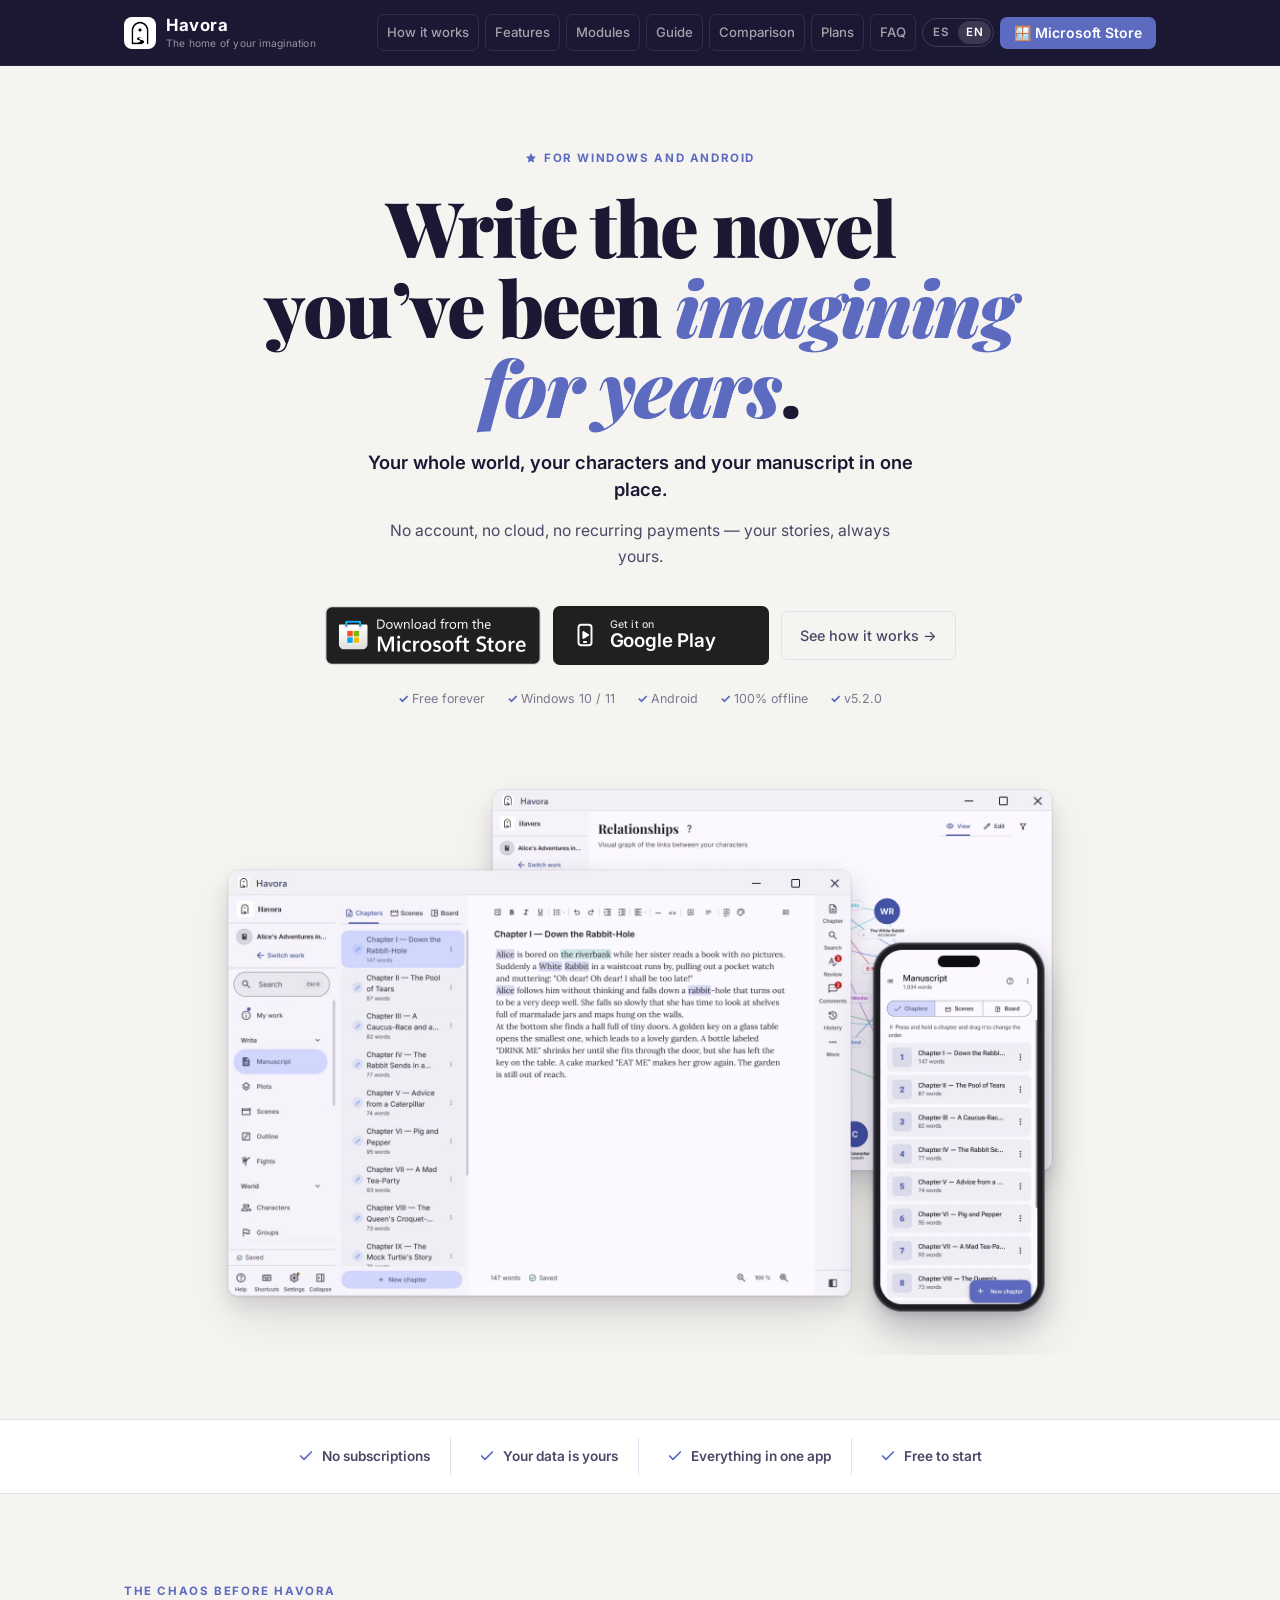
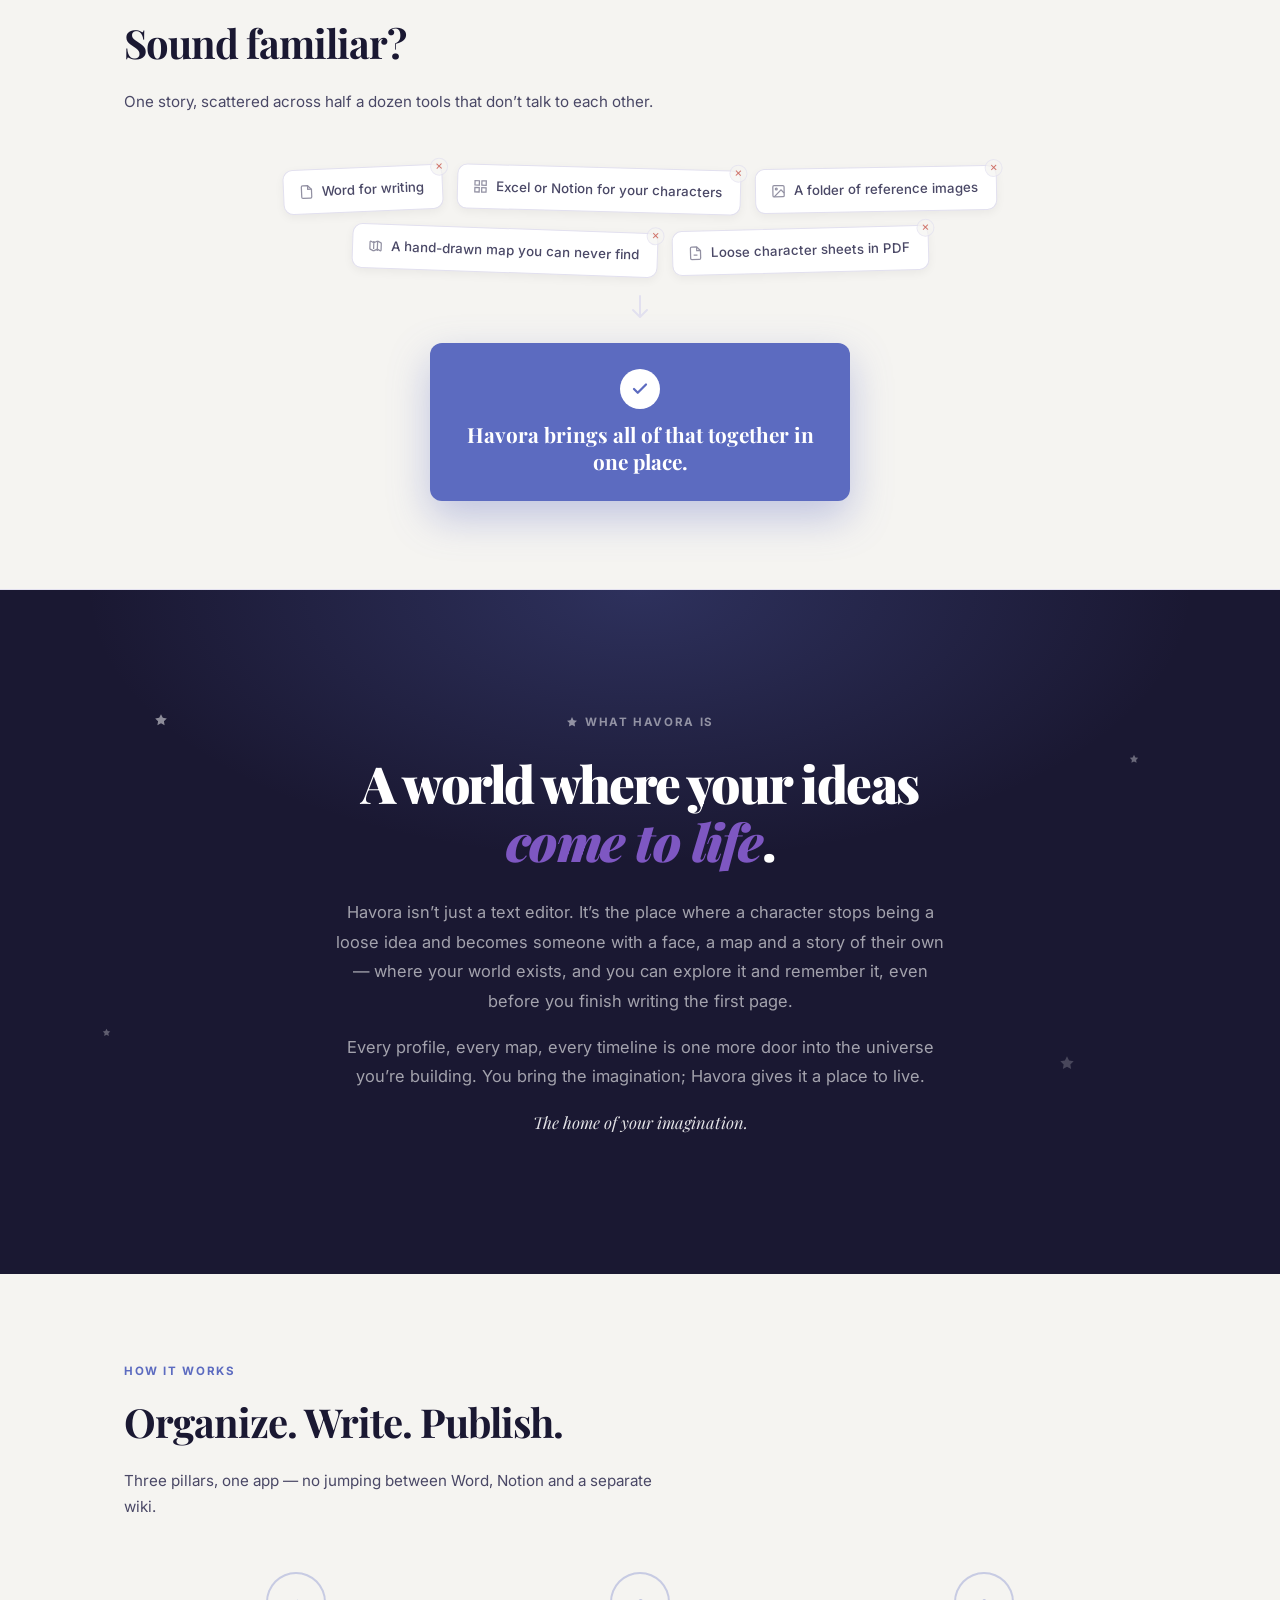
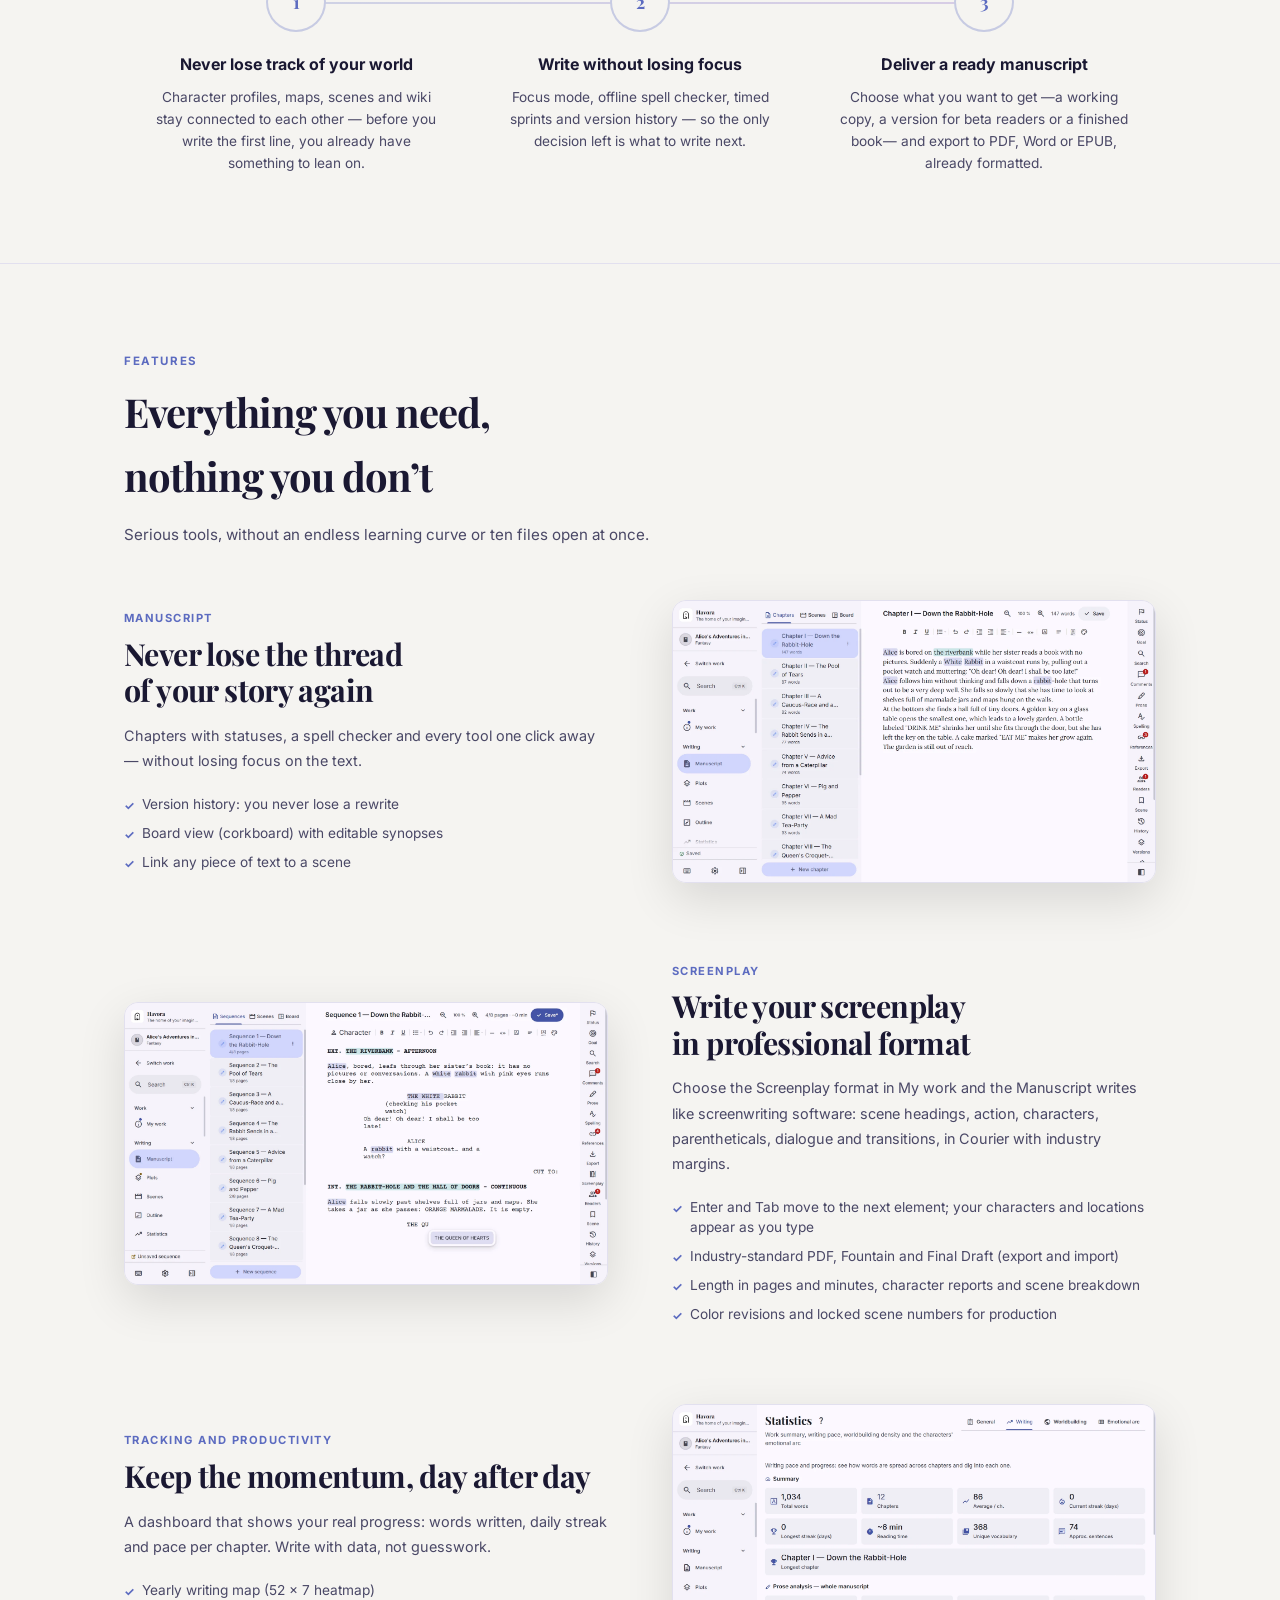
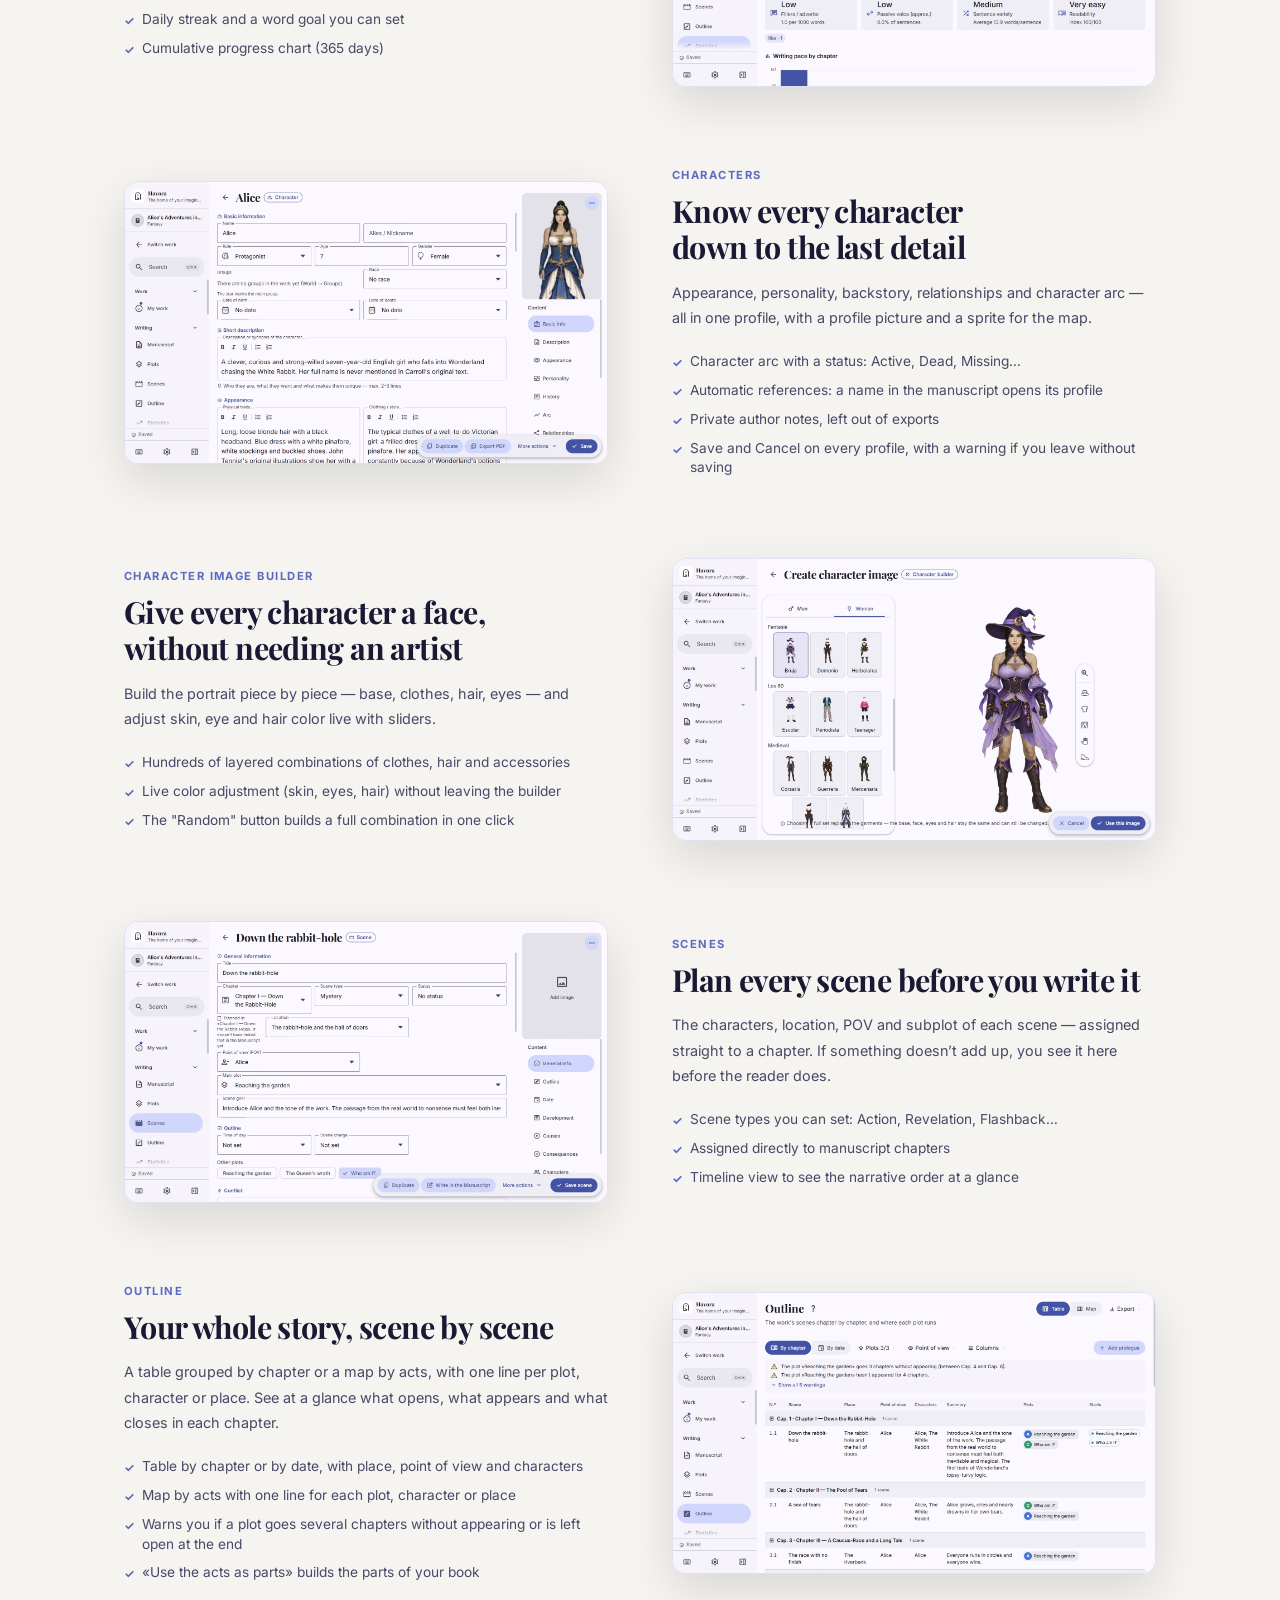
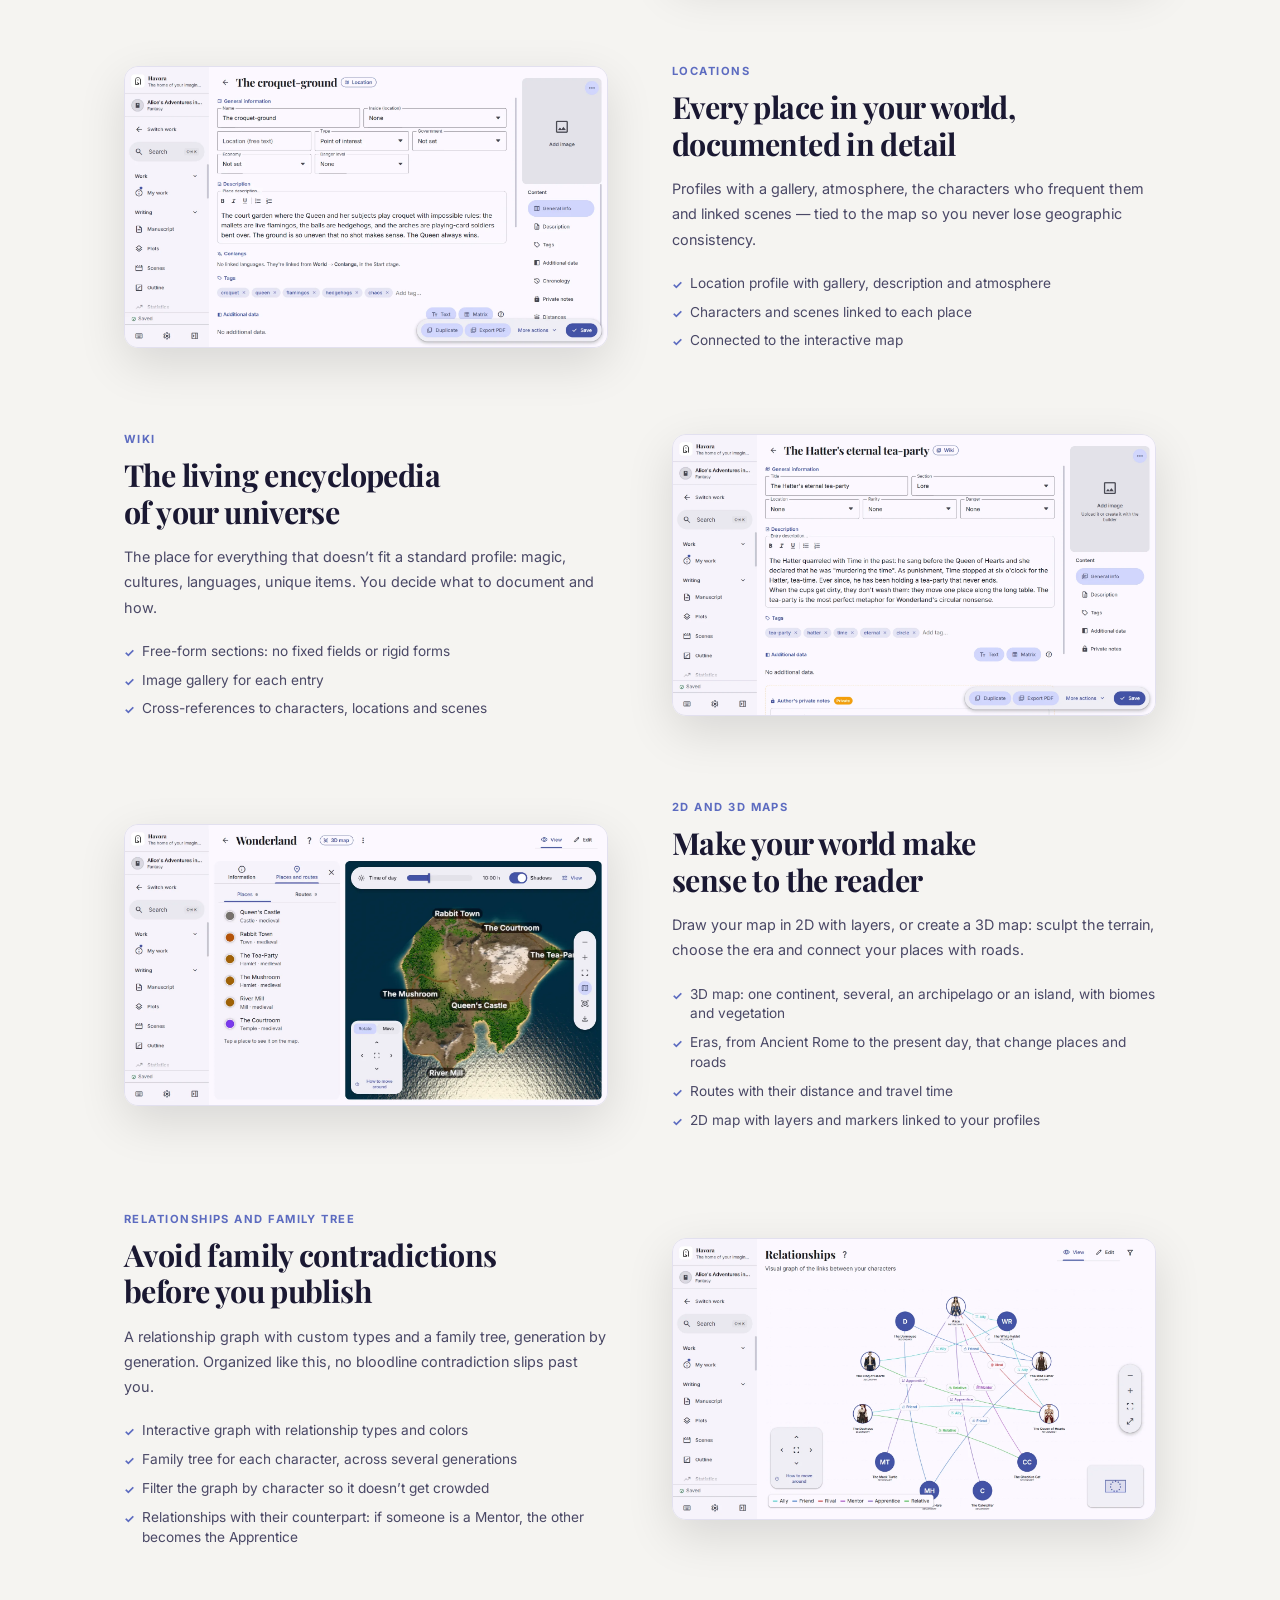
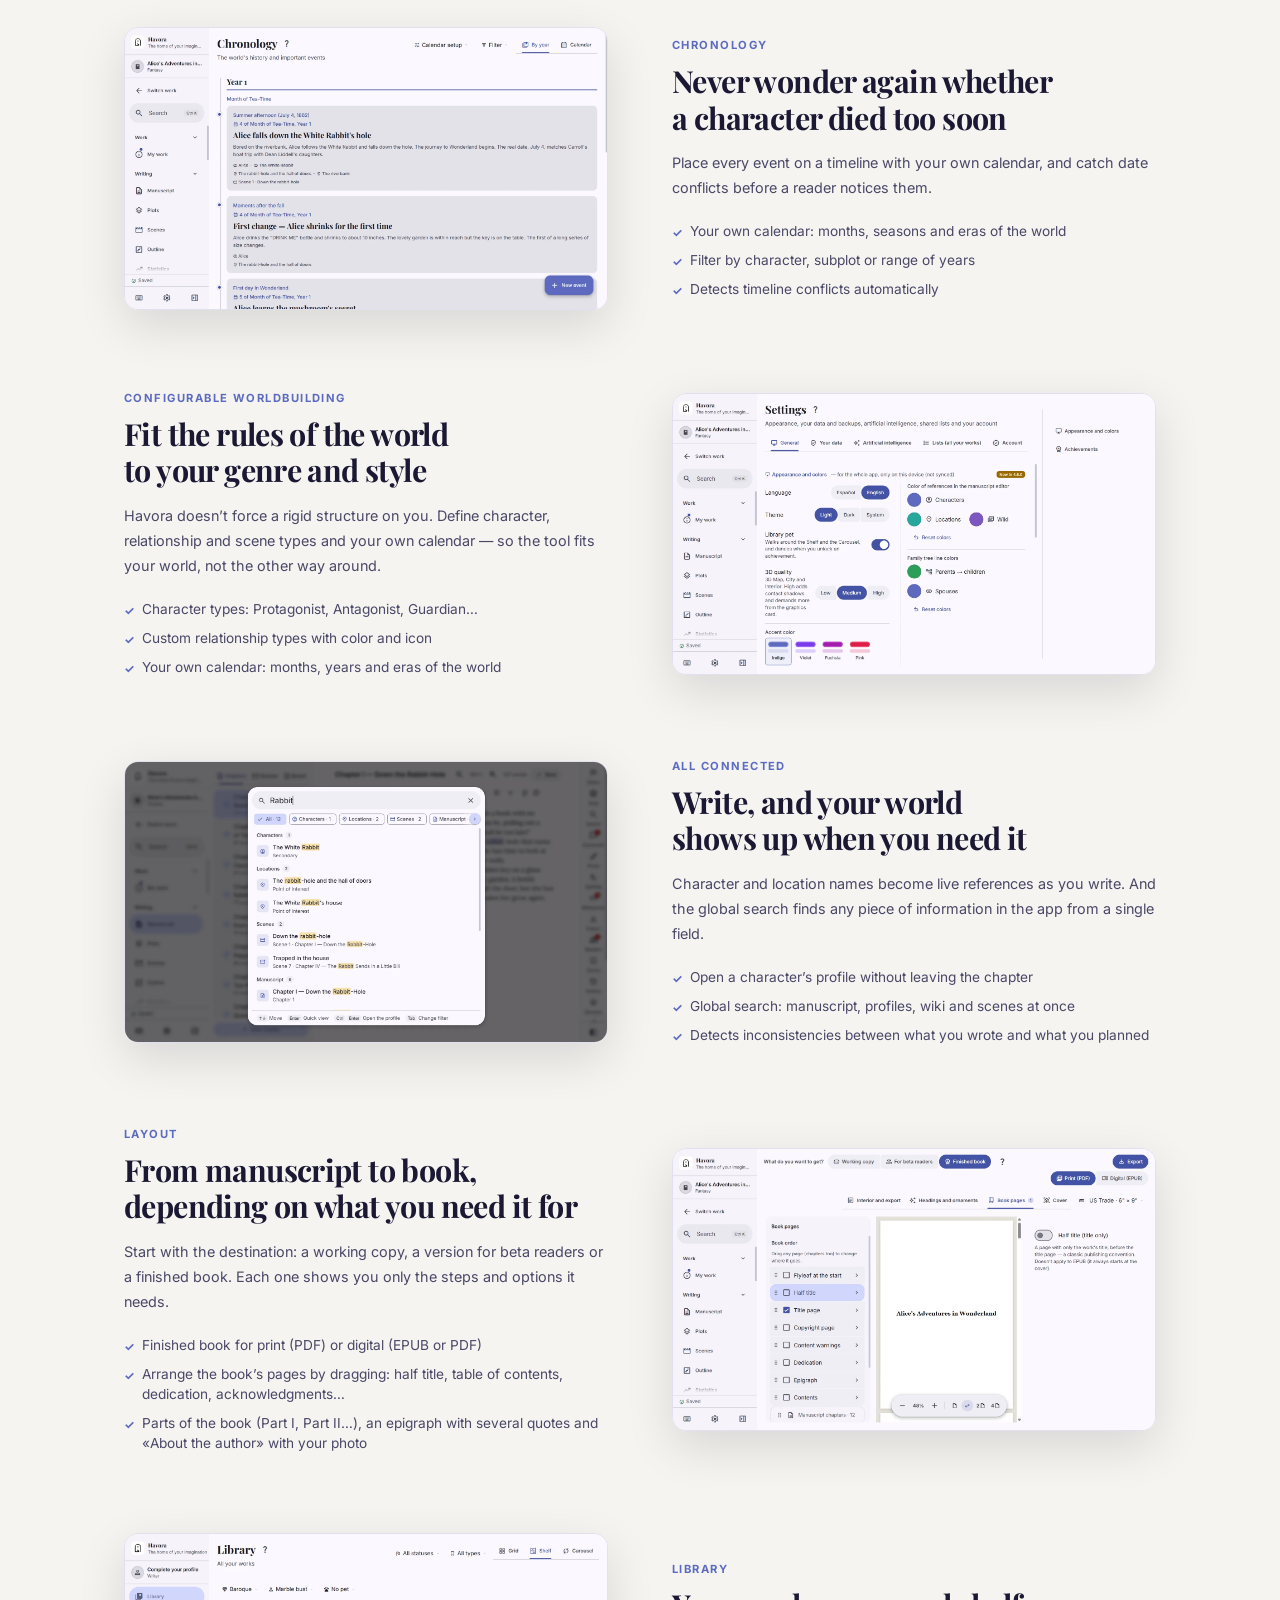
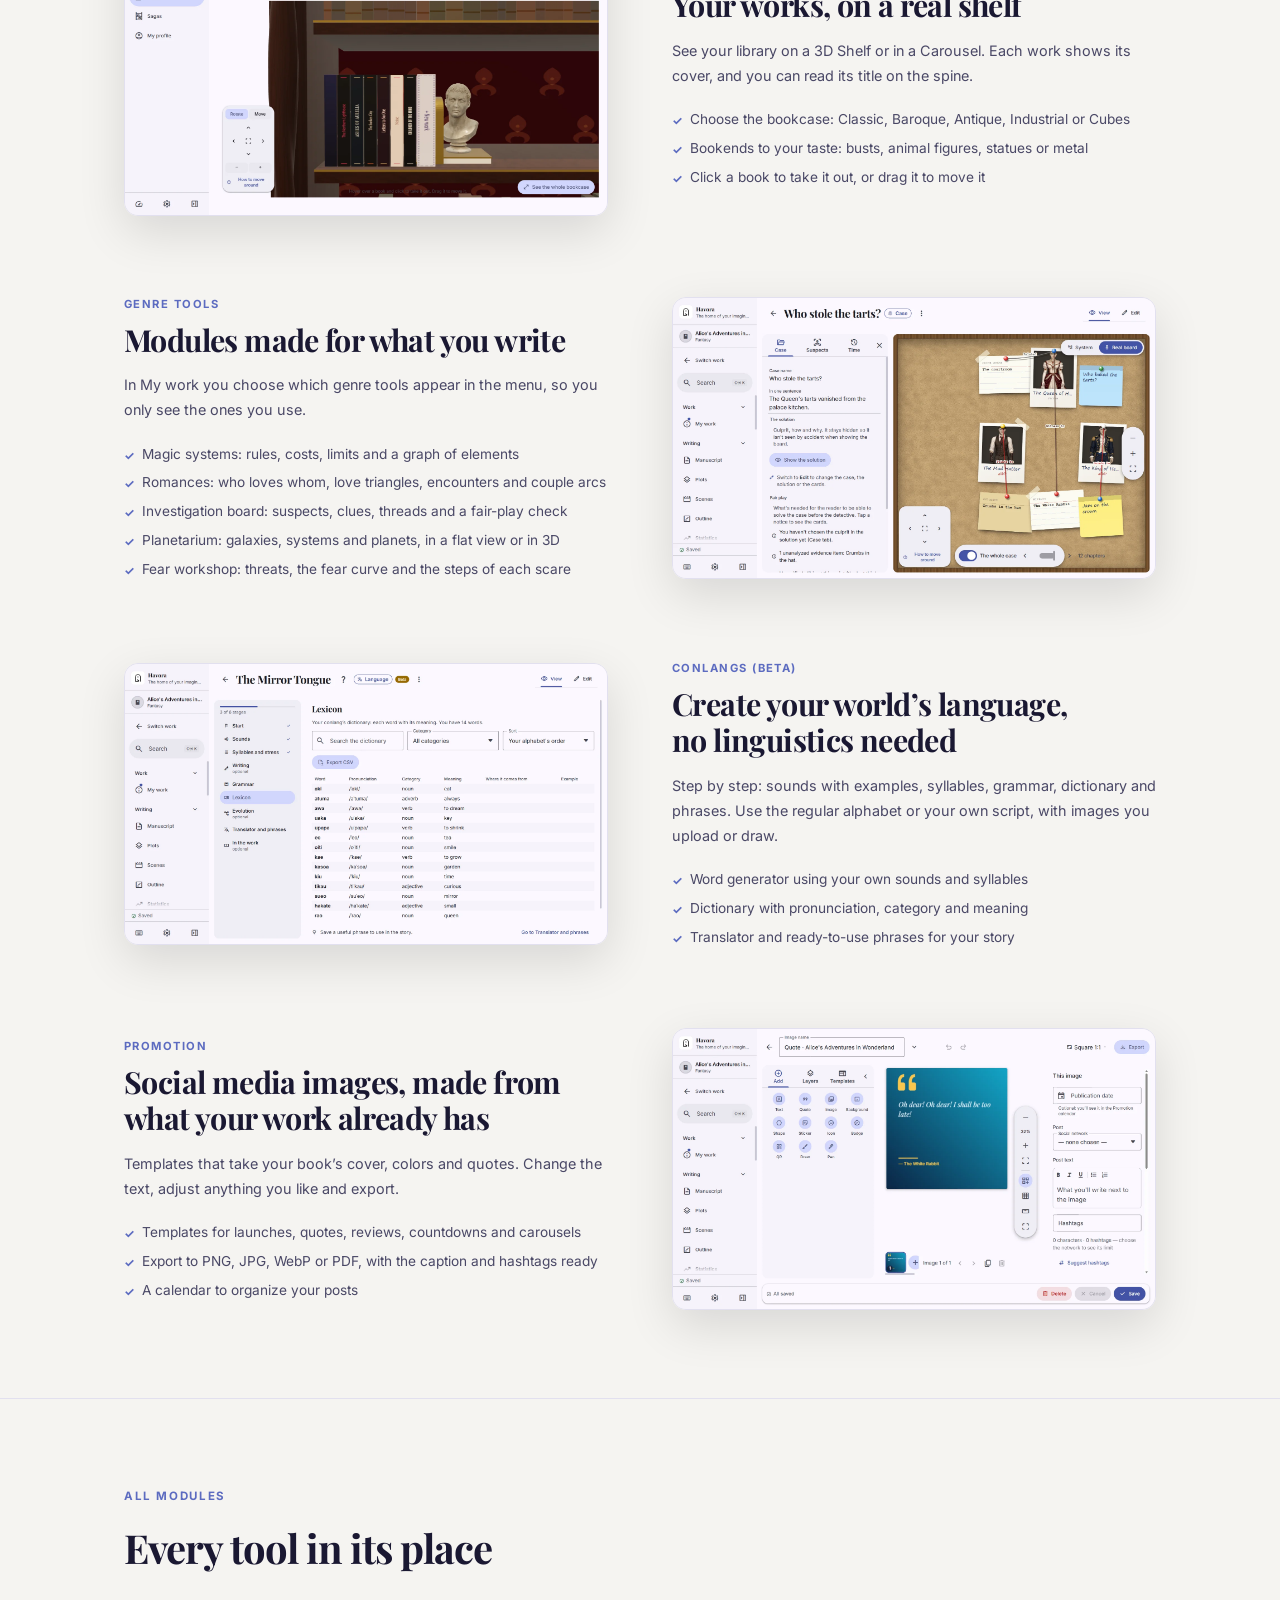
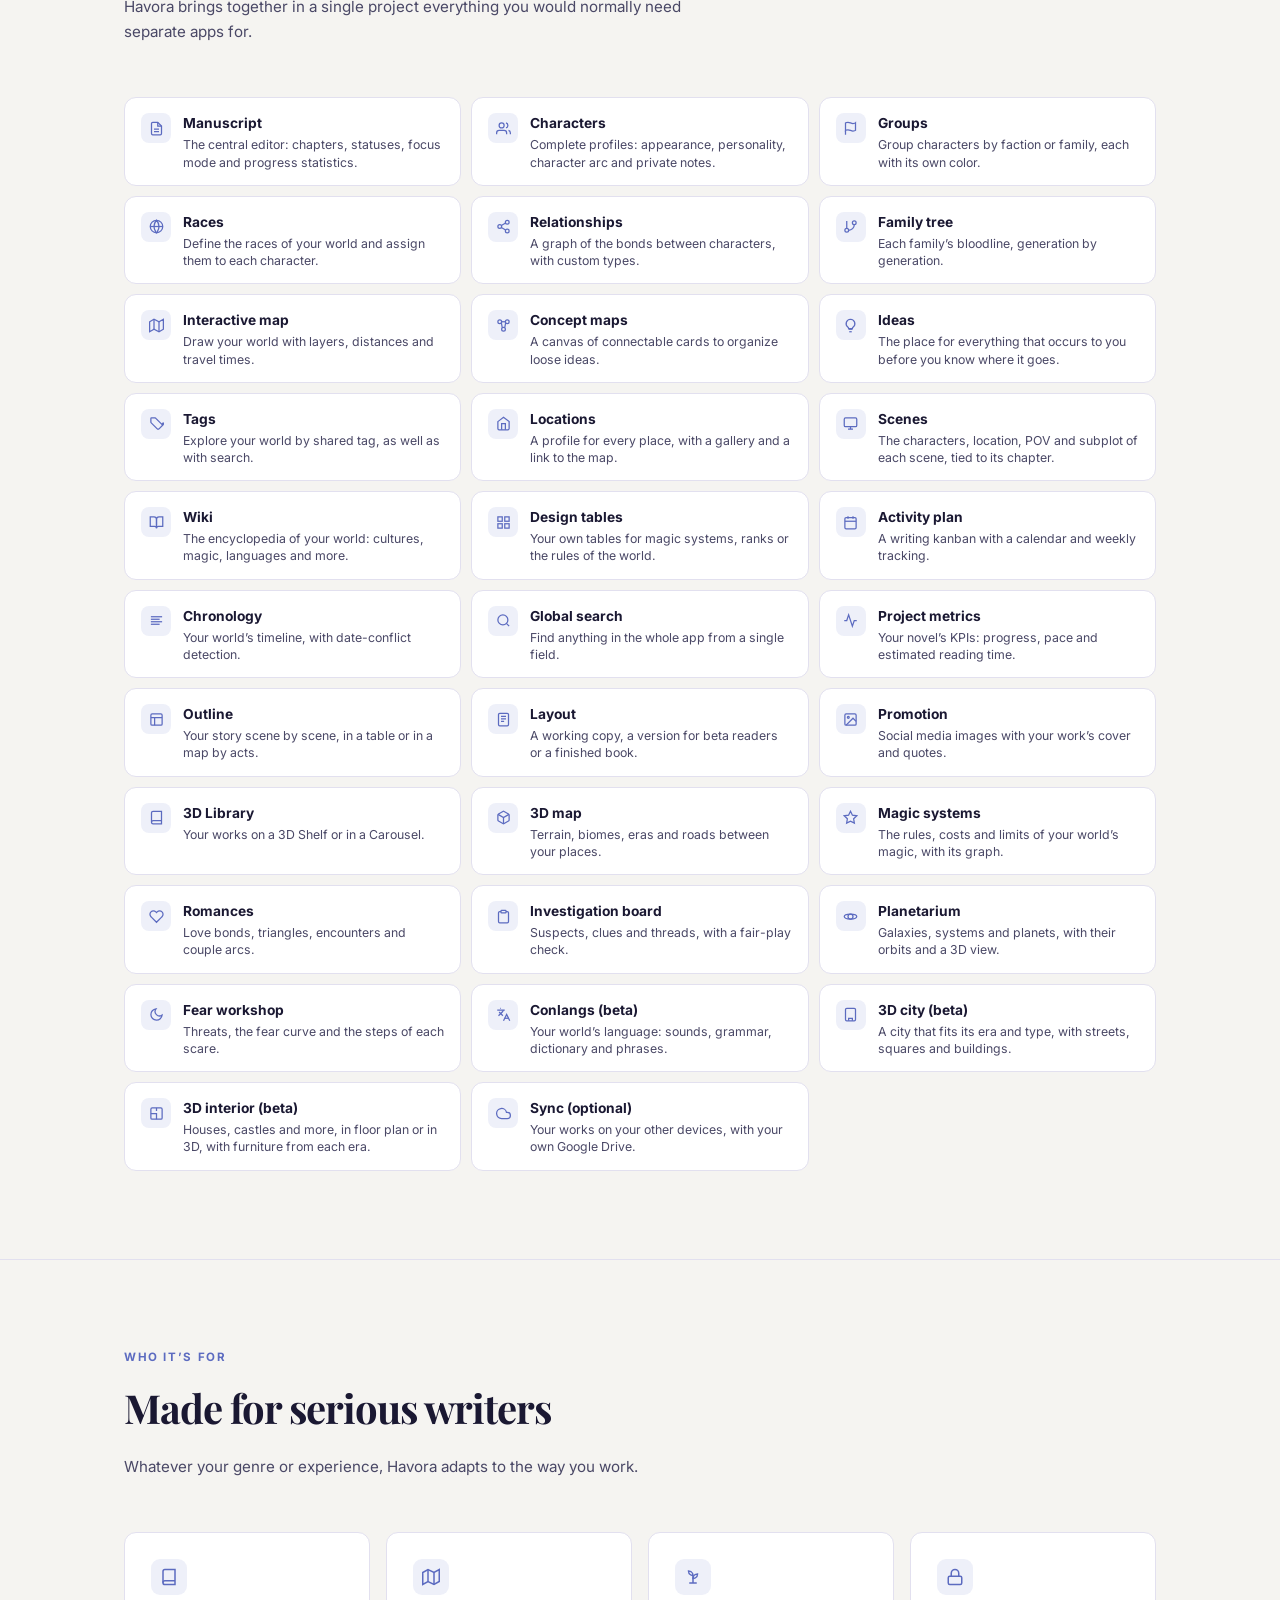
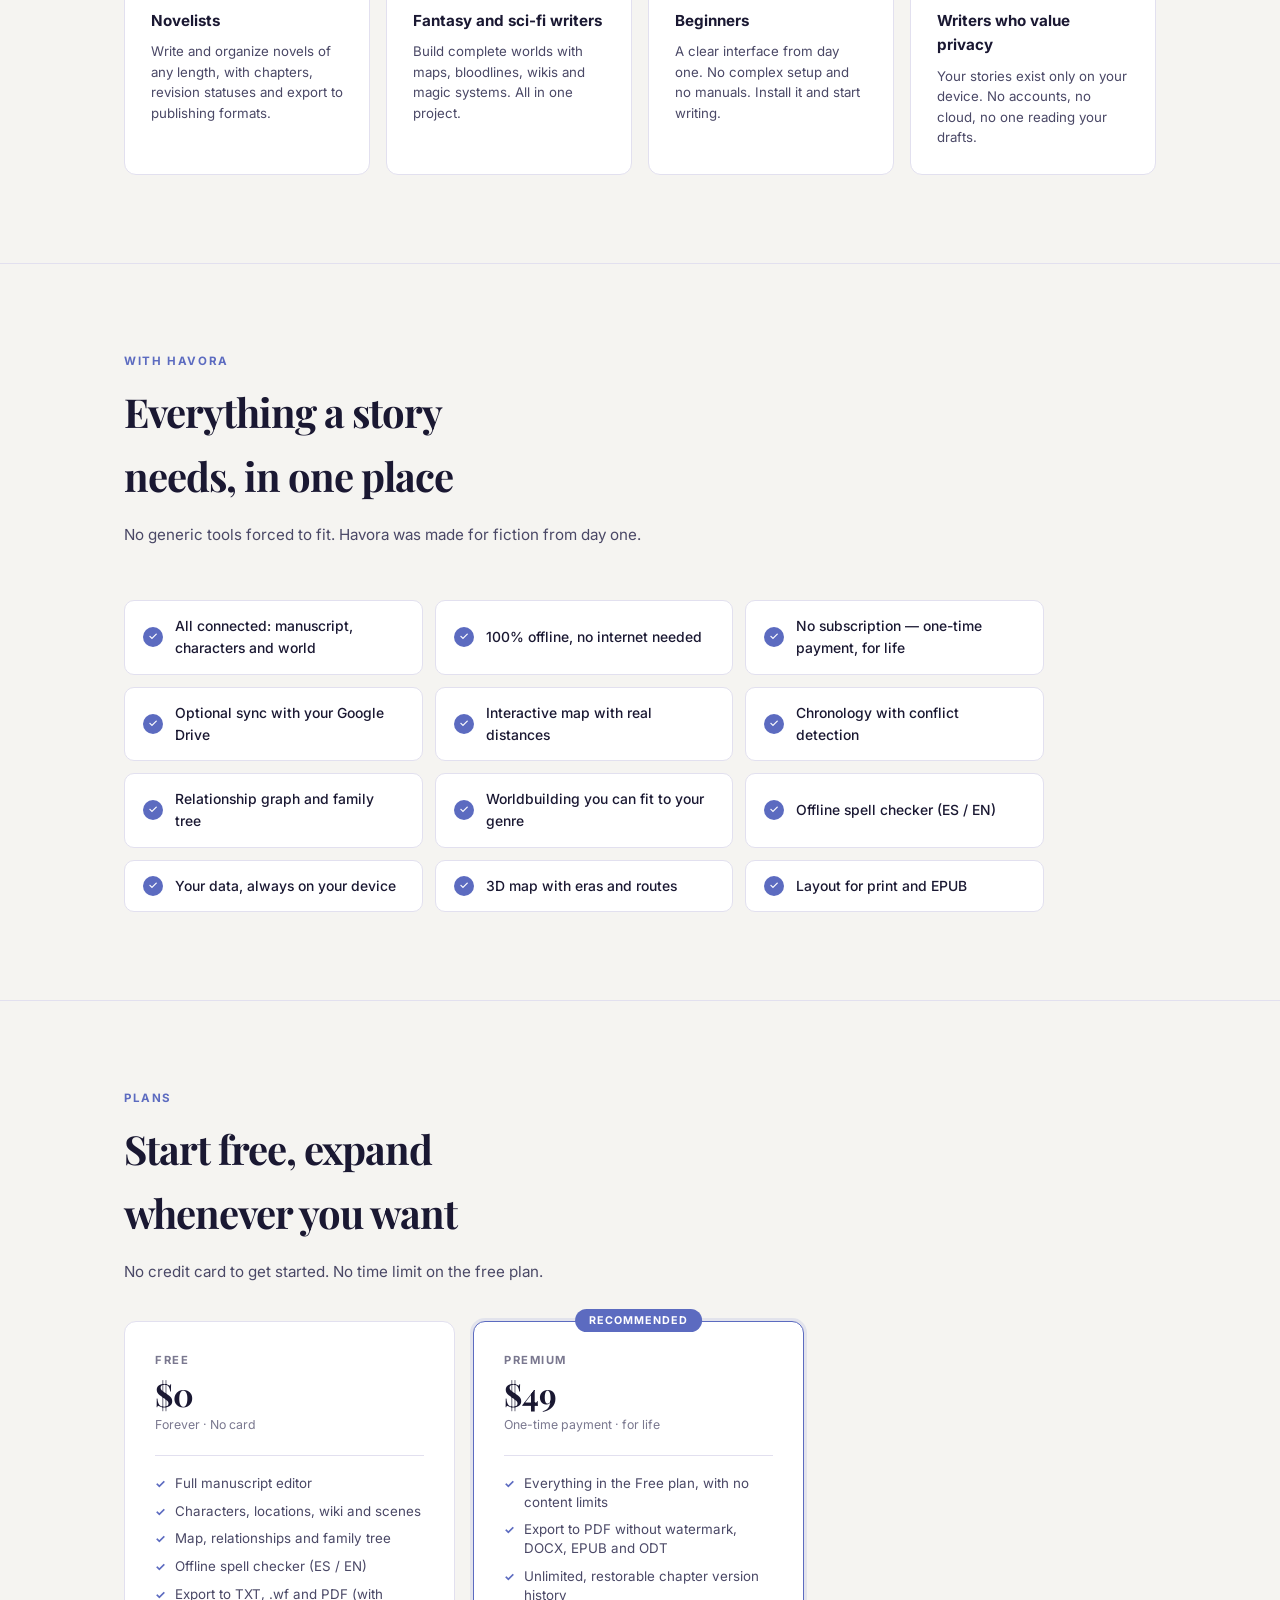
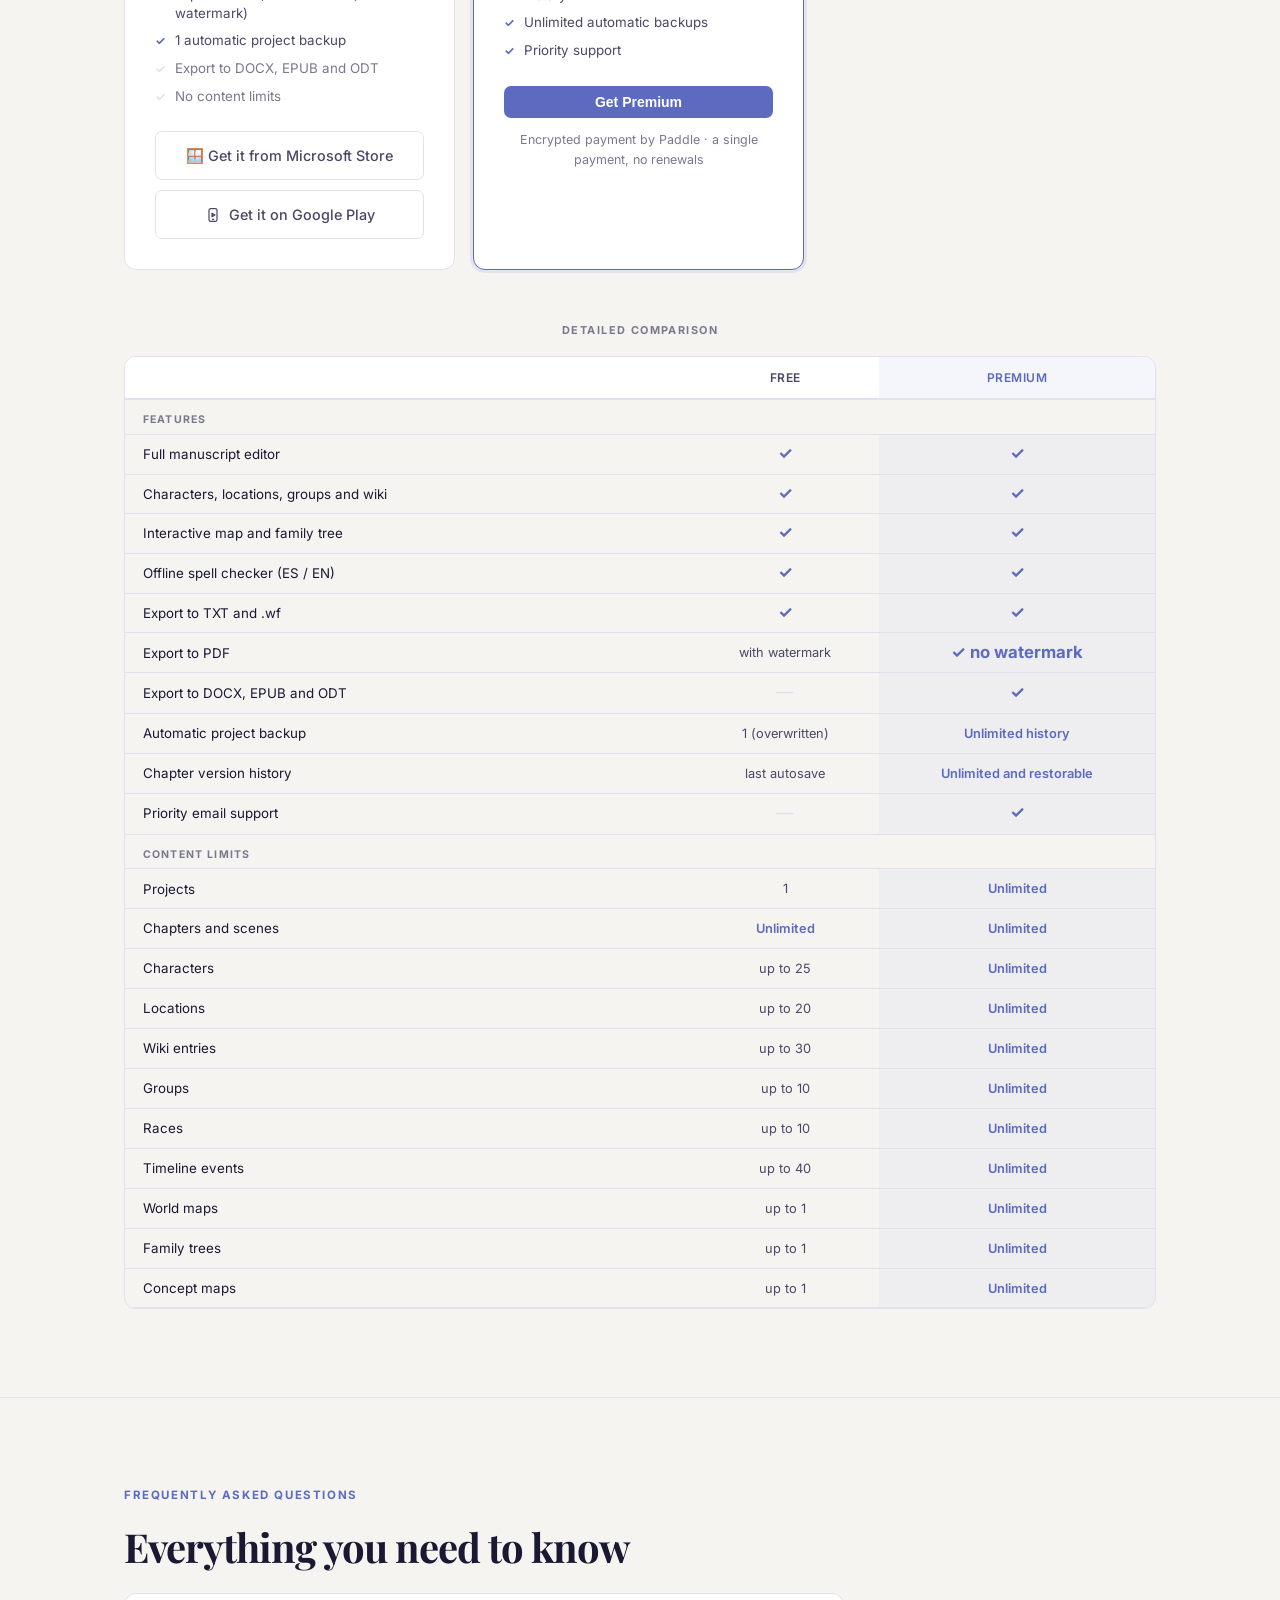
==== commit f2a45477: "changelog v5.2.0 (español e inglés): Combates en escena, dos capítulos a la vez y una Maquetación má" ====
--- a/index.html
+++ b/index.html
@@ -423,7 +423,7 @@
         <span>Windows 10 / 11</span>
         <span>Android</span>
         <span>100% offline</span>
-        <span>v5.1.0</span>
+        <span>v5.2.0</span>
       </div>
     </div>
     <!-- Collage de capturas reales de la app (PC y celular), una versión por idioma. Reemplaza al video de antes
@@ -1289,6 +1289,35 @@
     </div>
 
         <div class="changelog-entry">
+    <div class="changelog-header">
+      <span class="changelog-v">v5.2.0</span>
+      <span class="changelog-date">19 de noviembre de 2026</span>
+      <span class="changelog-tag">Combates en escena, dos capítulos a la vez y una Maquetación más rápida</span>
+    </div>
+    <div class="changelog-groups">
+      <div class="changelog-group">
+        <h4>Novedades</h4>
+        <ul>
+          <li class="chg-item"><span class="chg-badge chg-new"><svg viewBox="0 0 16 16" fill="currentColor"><path d="M7.657 6.247c.11-.33.576-.33.686 0l.645 1.937a2.89 2.89 0 0 0 1.829 1.828l1.936.645c.33.11.33.576 0 .686l-1.937.645a2.89 2.89 0 0 0-1.828 1.829l-.645 1.936a.361.361 0 0 1-.686 0l-.645-1.937a2.89 2.89 0 0 0-1.828-1.828l-1.937-.645a.361.361 0 0 1 0-.686l1.937-.645a2.89 2.89 0 0 0 1.828-1.828zM3.794 1.148a.217.217 0 0 1 .412 0l.387 1.162c.173.518.579.924 1.097 1.097l1.162.387a.217.217 0 0 1 0 .412l-1.162.387A1.73 1.73 0 0 0 4.593 5.69l-.387 1.162a.217.217 0 0 1-.412 0L3.407 5.69A1.73 1.73 0 0 0 2.31 4.593l-1.162-.387a.217.217 0 0 1 0-.412l1.162-.387A1.73 1.73 0 0 0 3.407 2.31zM10.863.099a.145.145 0 0 1 .274 0l.258.774c.115.346.386.617.732.732l.774.258a.145.145 0 0 1 0 .274l-.774.258a1.16 1.16 0 0 0-.732.732l-.258.774a.145.145 0 0 1-.274 0l-.258-.774a1.16 1.16 0 0 0-.732-.732L9.1 2.137a.145.145 0 0 1 0-.274l.774-.258c.346-.115.617-.386.732-.732z"/></svg></span> Combates en escena: una página para planear cada pelea tiempo a tiempo, con quién está dónde, los objetos y las heridas, que pasan a la salud del personaje. La coreografía se ve sobre los mapas 2D y 3D, y cada escena y cada personaje muestran sus combates.</li>
+          <li class="chg-item"><span class="chg-badge chg-new"><svg viewBox="0 0 16 16" fill="currentColor"><path d="M7.657 6.247c.11-.33.576-.33.686 0l.645 1.937a2.89 2.89 0 0 0 1.829 1.828l1.936.645c.33.11.33.576 0 .686l-1.937.645a2.89 2.89 0 0 0-1.828 1.829l-.645 1.936a.361.361 0 0 1-.686 0l-.645-1.937a2.89 2.89 0 0 0-1.828-1.828l-1.937-.645a.361.361 0 0 1 0-.686l1.937-.645a2.89 2.89 0 0 0 1.828-1.828zM3.794 1.148a.217.217 0 0 1 .412 0l.387 1.162c.173.518.579.924 1.097 1.097l1.162.387a.217.217 0 0 1 0 .412l-1.162.387A1.73 1.73 0 0 0 4.593 5.69l-.387 1.162a.217.217 0 0 1-.412 0L3.407 5.69A1.73 1.73 0 0 0 2.31 4.593l-1.162-.387a.217.217 0 0 1 0-.412l1.162-.387A1.73 1.73 0 0 0 3.407 2.31zM10.863.099a.145.145 0 0 1 .274 0l.258.774c.115.346.386.617.732.732l.774.258a.145.145 0 0 1 0 .274l-.774.258a1.16 1.16 0 0 0-.732.732l-.258.774a.145.145 0 0 1-.274 0l-.258-.774a1.16 1.16 0 0 0-.732-.732L9.1 2.137a.145.145 0 0 1 0-.274l.774-.258c.346-.115.617-.386.732-.732z"/></svg></span> Dos capítulos a la vez en el Manuscrito: abre otro capítulo al lado del que escribes, también para editarlo. Se guarda solo, la barra de formato actúa donde está el cursor y un clic los intercambia.</li>
+          <li class="chg-item"><span class="chg-badge chg-new"><svg viewBox="0 0 16 16" fill="currentColor"><path d="M7.657 6.247c.11-.33.576-.33.686 0l.645 1.937a2.89 2.89 0 0 0 1.829 1.828l1.936.645c.33.11.33.576 0 .686l-1.937.645a2.89 2.89 0 0 0-1.828 1.829l-.645 1.936a.361.361 0 0 1-.686 0l-.645-1.937a2.89 2.89 0 0 0-1.828-1.828l-1.937-.645a.361.361 0 0 1 0-.686l1.937-.645a2.89 2.89 0 0 0 1.828-1.828zM3.794 1.148a.217.217 0 0 1 .412 0l.387 1.162c.173.518.579.924 1.097 1.097l1.162.387a.217.217 0 0 1 0 .412l-1.162.387A1.73 1.73 0 0 0 4.593 5.69l-.387 1.162a.217.217 0 0 1-.412 0L3.407 5.69A1.73 1.73 0 0 0 2.31 4.593l-1.162-.387a.217.217 0 0 1 0-.412l1.162-.387A1.73 1.73 0 0 0 3.407 2.31zM10.863.099a.145.145 0 0 1 .274 0l.258.774c.115.346.386.617.732.732l.774.258a.145.145 0 0 1 0 .274l-.774.258a1.16 1.16 0 0 0-.732.732l-.258.774a.145.145 0 0 1-.274 0l-.258-.774a1.16 1.16 0 0 0-.732-.732L9.1 2.137a.145.145 0 0 1 0-.274l.774-.258c.346-.115.617-.386.732-.732z"/></svg></span> Editor del Manuscrito más ordenado: la barra de formato arriba, el título del capítulo justo encima del texto y, abajo, las palabras, el estado de guardado y el zoom.</li>
+          <li class="chg-item"><span class="chg-badge chg-new"><svg viewBox="0 0 16 16" fill="currentColor"><path d="M7.657 6.247c.11-.33.576-.33.686 0l.645 1.937a2.89 2.89 0 0 0 1.829 1.828l1.936.645c.33.11.33.576 0 .686l-1.937.645a2.89 2.89 0 0 0-1.828 1.829l-.645 1.936a.361.361 0 0 1-.686 0l-.645-1.937a2.89 2.89 0 0 0-1.828-1.828l-1.937-.645a.361.361 0 0 1 0-.686l1.937-.645a2.89 2.89 0 0 0 1.828-1.828zM3.794 1.148a.217.217 0 0 1 .412 0l.387 1.162c.173.518.579.924 1.097 1.097l1.162.387a.217.217 0 0 1 0 .412l-1.162.387A1.73 1.73 0 0 0 4.593 5.69l-.387 1.162a.217.217 0 0 1-.412 0L3.407 5.69A1.73 1.73 0 0 0 2.31 4.593l-1.162-.387a.217.217 0 0 1 0-.412l1.162-.387A1.73 1.73 0 0 0 3.407 2.31zM10.863.099a.145.145 0 0 1 .274 0l.258.774c.115.346.386.617.732.732l.774.258a.145.145 0 0 1 0 .274l-.774.258a1.16 1.16 0 0 0-.732.732l-.258.774a.145.145 0 0 1-.274 0l-.258-.774a1.16 1.16 0 0 0-.732-.732L9.1 2.137a.145.145 0 0 1 0-.274l.774-.258c.346-.115.617-.386.732-.732z"/></svg></span> Maquetación: encabezados de página con el título del libro o del capítulo, portada interna a medida (letra, tamaño y posición del título, el subtítulo y el autor, y un logo al pie) y espacio ajustable alrededor del ornamento.</li>
+          <li class="chg-item"><span class="chg-badge chg-new"><svg viewBox="0 0 16 16" fill="currentColor"><path d="M7.657 6.247c.11-.33.576-.33.686 0l.645 1.937a2.89 2.89 0 0 0 1.829 1.828l1.936.645c.33.11.33.576 0 .686l-1.937.645a2.89 2.89 0 0 0-1.828 1.829l-.645 1.936a.361.361 0 0 1-.686 0l-.645-1.937a2.89 2.89 0 0 0-1.828-1.828l-1.937-.645a.361.361 0 0 1 0-.686l1.937-.645a2.89 2.89 0 0 0 1.828-1.828zM3.794 1.148a.217.217 0 0 1 .412 0l.387 1.162c.173.518.579.924 1.097 1.097l1.162.387a.217.217 0 0 1 0 .412l-1.162.387A1.73 1.73 0 0 0 4.593 5.69l-.387 1.162a.217.217 0 0 1-.412 0L3.407 5.69A1.73 1.73 0 0 0 2.31 4.593l-1.162-.387a.217.217 0 0 1 0-.412l1.162-.387A1.73 1.73 0 0 0 3.407 2.31zM10.863.099a.145.145 0 0 1 .274 0l.258.774c.115.346.386.617.732.732l.774.258a.145.145 0 0 1 0 .274l-.774.258a1.16 1.16 0 0 0-.732.732l-.258.774a.145.145 0 0 1-.274 0l-.258-.774a1.16 1.16 0 0 0-.732-.732L9.1 2.137a.145.145 0 0 1 0-.274l.774-.258c.346-.115.617-.386.732-.732z"/></svg></span> Vista previa de Maquetación mucho más rápida: al cambiar algo, en un segundo ves actualizada la página donde estabas y el resto del libro se completa por detrás; si cambias un capítulo, solo se rearman sus páginas; el PDF se exporta directo desde la vista previa; y el adorno de capítulo y las imágenes sueltas se arrastran sobre la página.</li>
+          <li class="chg-item"><span class="chg-badge chg-new"><svg viewBox="0 0 16 16" fill="currentColor"><path d="M7.657 6.247c.11-.33.576-.33.686 0l.645 1.937a2.89 2.89 0 0 0 1.829 1.828l1.936.645c.33.11.33.576 0 .686l-1.937.645a2.89 2.89 0 0 0-1.828 1.829l-.645 1.936a.361.361 0 0 1-.686 0l-.645-1.937a2.89 2.89 0 0 0-1.828-1.828l-1.937-.645a.361.361 0 0 1 0-.686l1.937-.645a2.89 2.89 0 0 0 1.828-1.828zM3.794 1.148a.217.217 0 0 1 .412 0l.387 1.162c.173.518.579.924 1.097 1.097l1.162.387a.217.217 0 0 1 0 .412l-1.162.387A1.73 1.73 0 0 0 4.593 5.69l-.387 1.162a.217.217 0 0 1-.412 0L3.407 5.69A1.73 1.73 0 0 0 2.31 4.593l-1.162-.387a.217.217 0 0 1 0-.412l1.162-.387A1.73 1.73 0 0 0 3.407 2.31zM10.863.099a.145.145 0 0 1 .274 0l.258.774c.115.346.386.617.732.732l.774.258a.145.145 0 0 1 0 .274l-.774.258a1.16 1.16 0 0 0-.732.732l-.258.774a.145.145 0 0 1-.274 0l-.258-.774a1.16 1.16 0 0 0-.732-.732L9.1 2.137a.145.145 0 0 1 0-.274l.774-.258c.346-.115.617-.386.732-.732z"/></svg></span> Panel Referencias del Manuscrito: cada ficha mencionada con su imagen, cuántas veces aparece en el capítulo y sus botones siempre a la vista.</li>
+        </ul>
+      </div>
+      <div class="changelog-group">
+        <h4>Correcciones</h4>
+        <ul>
+          <li class="chg-item"><span class="chg-badge chg-fixed"><svg viewBox="0 0 16 16" fill="currentColor"><path d="M4.978.855a.5.5 0 1 0-.956.29l.41 1.352A5 5 0 0 0 3 6h10a5 5 0 0 0-1.432-3.503l.41-1.352a.5.5 0 1 0-.956-.29l-.291.956A5 5 0 0 0 8 1a5 5 0 0 0-2.731.811l-.29-.956z"/><path d="M13 6v1H8.5v8.975A5 5 0 0 0 13 11h.5a.5.5 0 0 1 .5.5v.5a.5.5 0 1 0 1 0v-.5a1.5 1.5 0 0 0-1.5-1.5H13V9h1.5a.5.5 0 0 0 0-1H13V7h.5A1.5 1.5 0 0 0 15 5.5V5a.5.5 0 0 0-1 0v.5a.5.5 0 0 1-.5.5zm-5.5 9.975V7H3V6h-.5a.5.5 0 0 1-.5-.5V5a.5.5 0 0 0-1 0v.5A1.5 1.5 0 0 0 2.5 7H3v1H1.5a.5.5 0 0 0 0 1H3v1h-.5A1.5 1.5 0 0 0 1 11.5v.5a.5.5 0 1 0 1 0v-.5a.5.5 0 0 1 .5-.5H3a5 5 0 0 0 4.5 4.975"/></svg></span> PDF: el número de página es impar en las páginas de la derecha y par en las de la izquierda, como en un libro impreso.</li>
+          <li class="chg-item"><span class="chg-badge chg-fixed"><svg viewBox="0 0 16 16" fill="currentColor"><path d="M4.978.855a.5.5 0 1 0-.956.29l.41 1.352A5 5 0 0 0 3 6h10a5 5 0 0 0-1.432-3.503l.41-1.352a.5.5 0 1 0-.956-.29l-.291.956A5 5 0 0 0 8 1a5 5 0 0 0-2.731.811l-.29-.956z"/><path d="M13 6v1H8.5v8.975A5 5 0 0 0 13 11h.5a.5.5 0 0 1 .5.5v.5a.5.5 0 1 0 1 0v-.5a1.5 1.5 0 0 0-1.5-1.5H13V9h1.5a.5.5 0 0 0 0-1H13V7h.5A1.5 1.5 0 0 0 15 5.5V5a.5.5 0 0 0-1 0v.5a.5.5 0 0 1-.5.5zm-5.5 9.975V7H3V6h-.5a.5.5 0 0 1-.5-.5V5a.5.5 0 0 0-1 0v.5A1.5 1.5 0 0 0 2.5 7H3v1H1.5a.5.5 0 0 0 0 1H3v1h-.5A1.5 1.5 0 0 0 1 11.5v.5a.5.5 0 1 0 1 0v-.5a.5.5 0 0 1 .5-.5H3a5 5 0 0 0 4.5 4.975"/></svg></span> Exportar a PDF un libro muy largo ya no puede imprimir el libro a medio armar: espera a que estén todas las páginas.</li>
+          <li class="chg-item"><span class="chg-badge chg-fixed"><svg viewBox="0 0 16 16" fill="currentColor"><path d="M4.978.855a.5.5 0 1 0-.956.29l.41 1.352A5 5 0 0 0 3 6h10a5 5 0 0 0-1.432-3.503l.41-1.352a.5.5 0 1 0-.956-.29l-.291.956A5 5 0 0 0 8 1a5 5 0 0 0-2.731.811l-.29-.956z"/><path d="M13 6v1H8.5v8.975A5 5 0 0 0 13 11h.5a.5.5 0 0 1 .5.5v.5a.5.5 0 1 0 1 0v-.5a1.5 1.5 0 0 0-1.5-1.5H13V9h1.5a.5.5 0 0 0 0-1H13V7h.5A1.5 1.5 0 0 0 15 5.5V5a.5.5 0 0 0-1 0v.5a.5.5 0 0 1-.5.5zm-5.5 9.975V7H3V6h-.5a.5.5 0 0 1-.5-.5V5a.5.5 0 0 0-1 0v.5A1.5 1.5 0 0 0 2.5 7H3v1H1.5a.5.5 0 0 0 0 1H3v1h-.5A1.5 1.5 0 0 0 1 11.5v.5a.5.5 0 1 0 1 0v-.5a.5.5 0 0 1 .5-.5H3a5 5 0 0 0 4.5 4.975"/></svg></span> Manuscrito: el panel Buscar y reemplazar tenía otro fondo y las esquinas redondeadas.</li>
+        </ul>
+      </div>
+    </div>
+  </div>
+
+                        <div class="changelog-entry">
     <div class="changelog-header">
       <span class="changelog-v">v5.1.0</span>
       <span class="changelog-date">17 de noviembre de 2026</span>
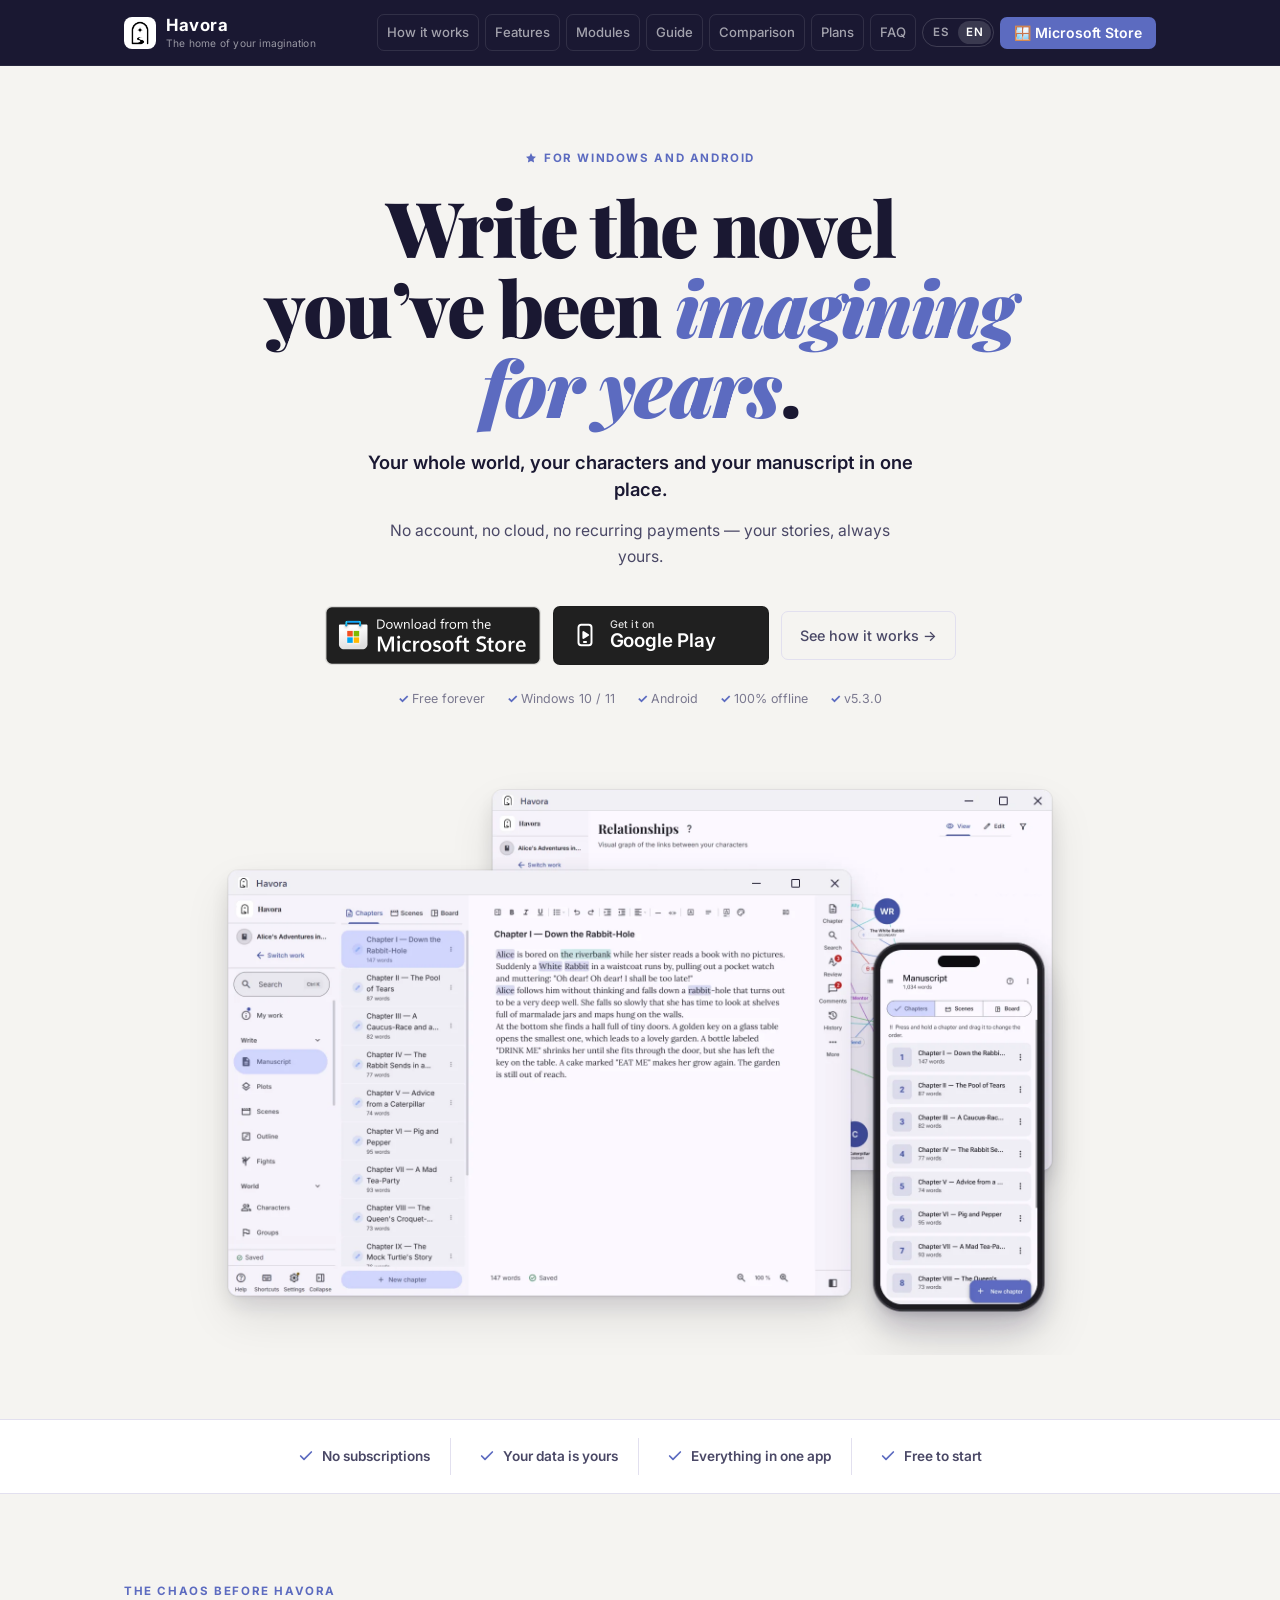
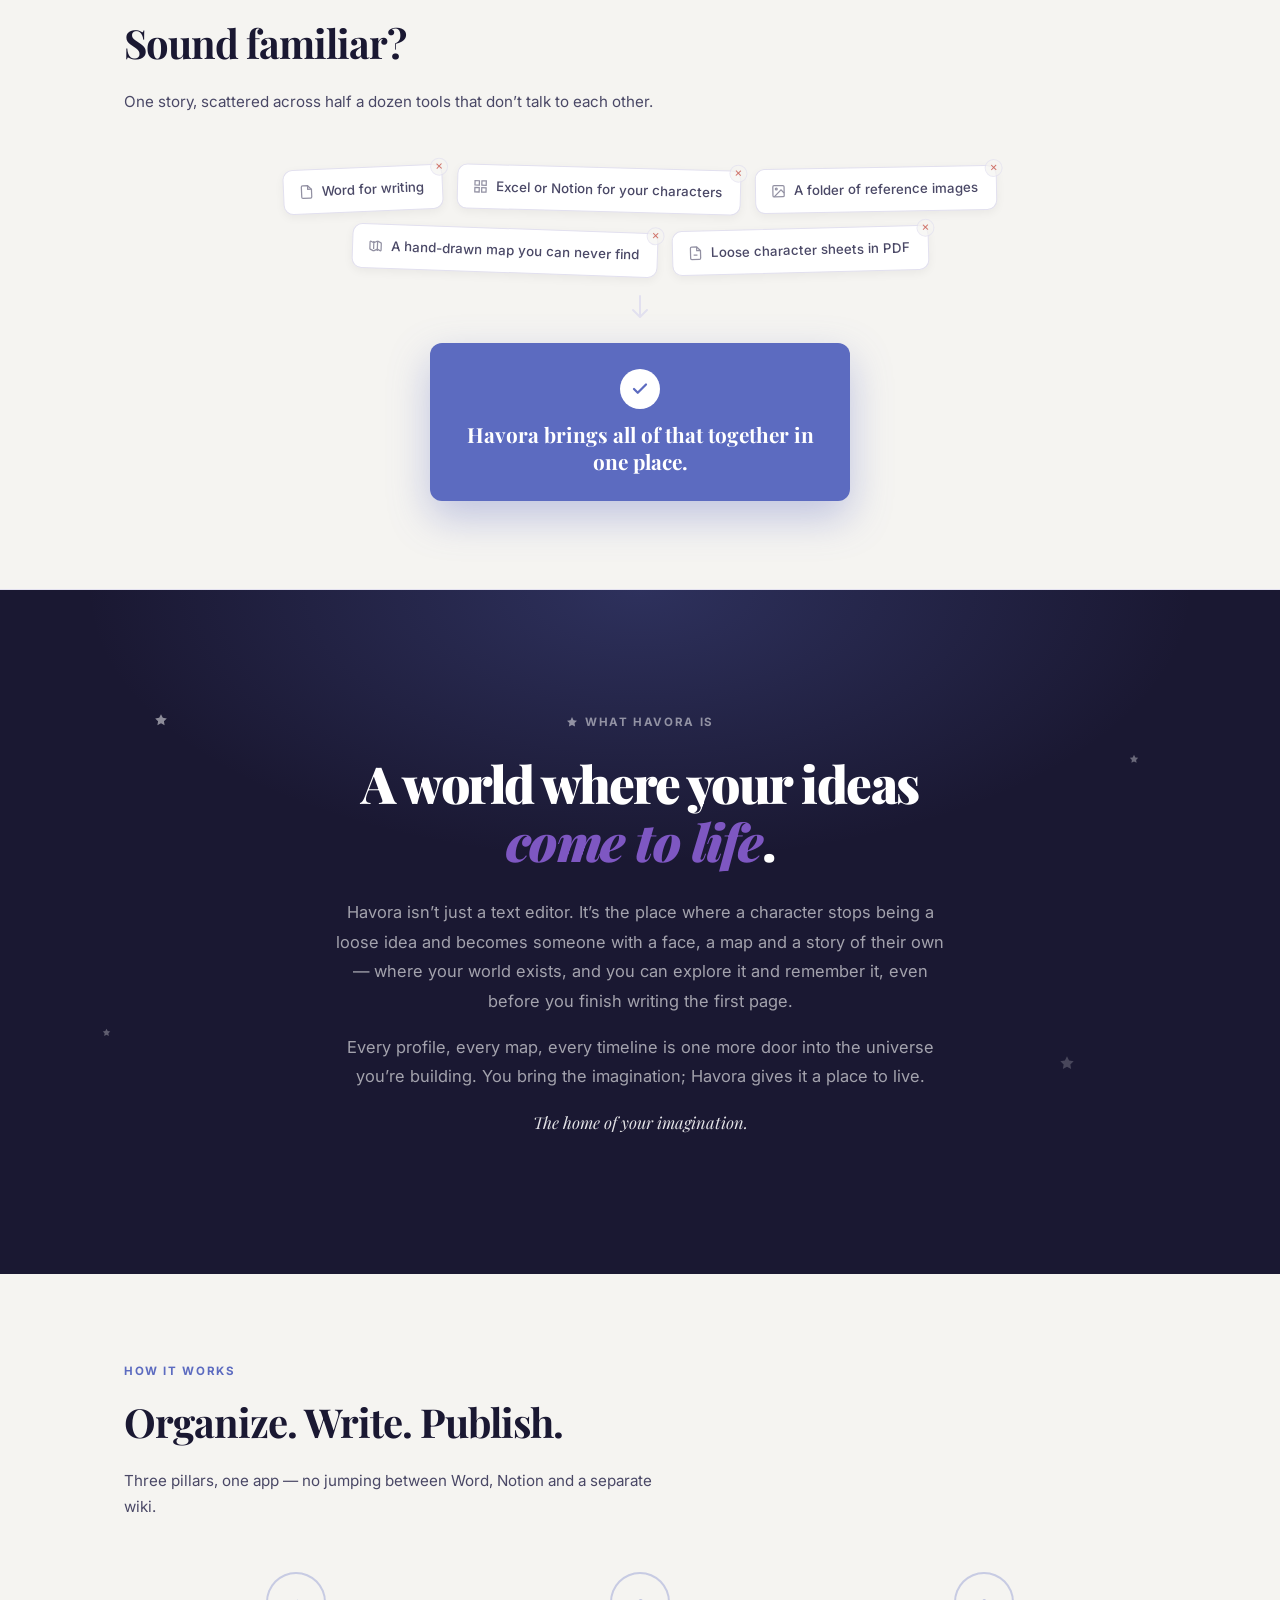
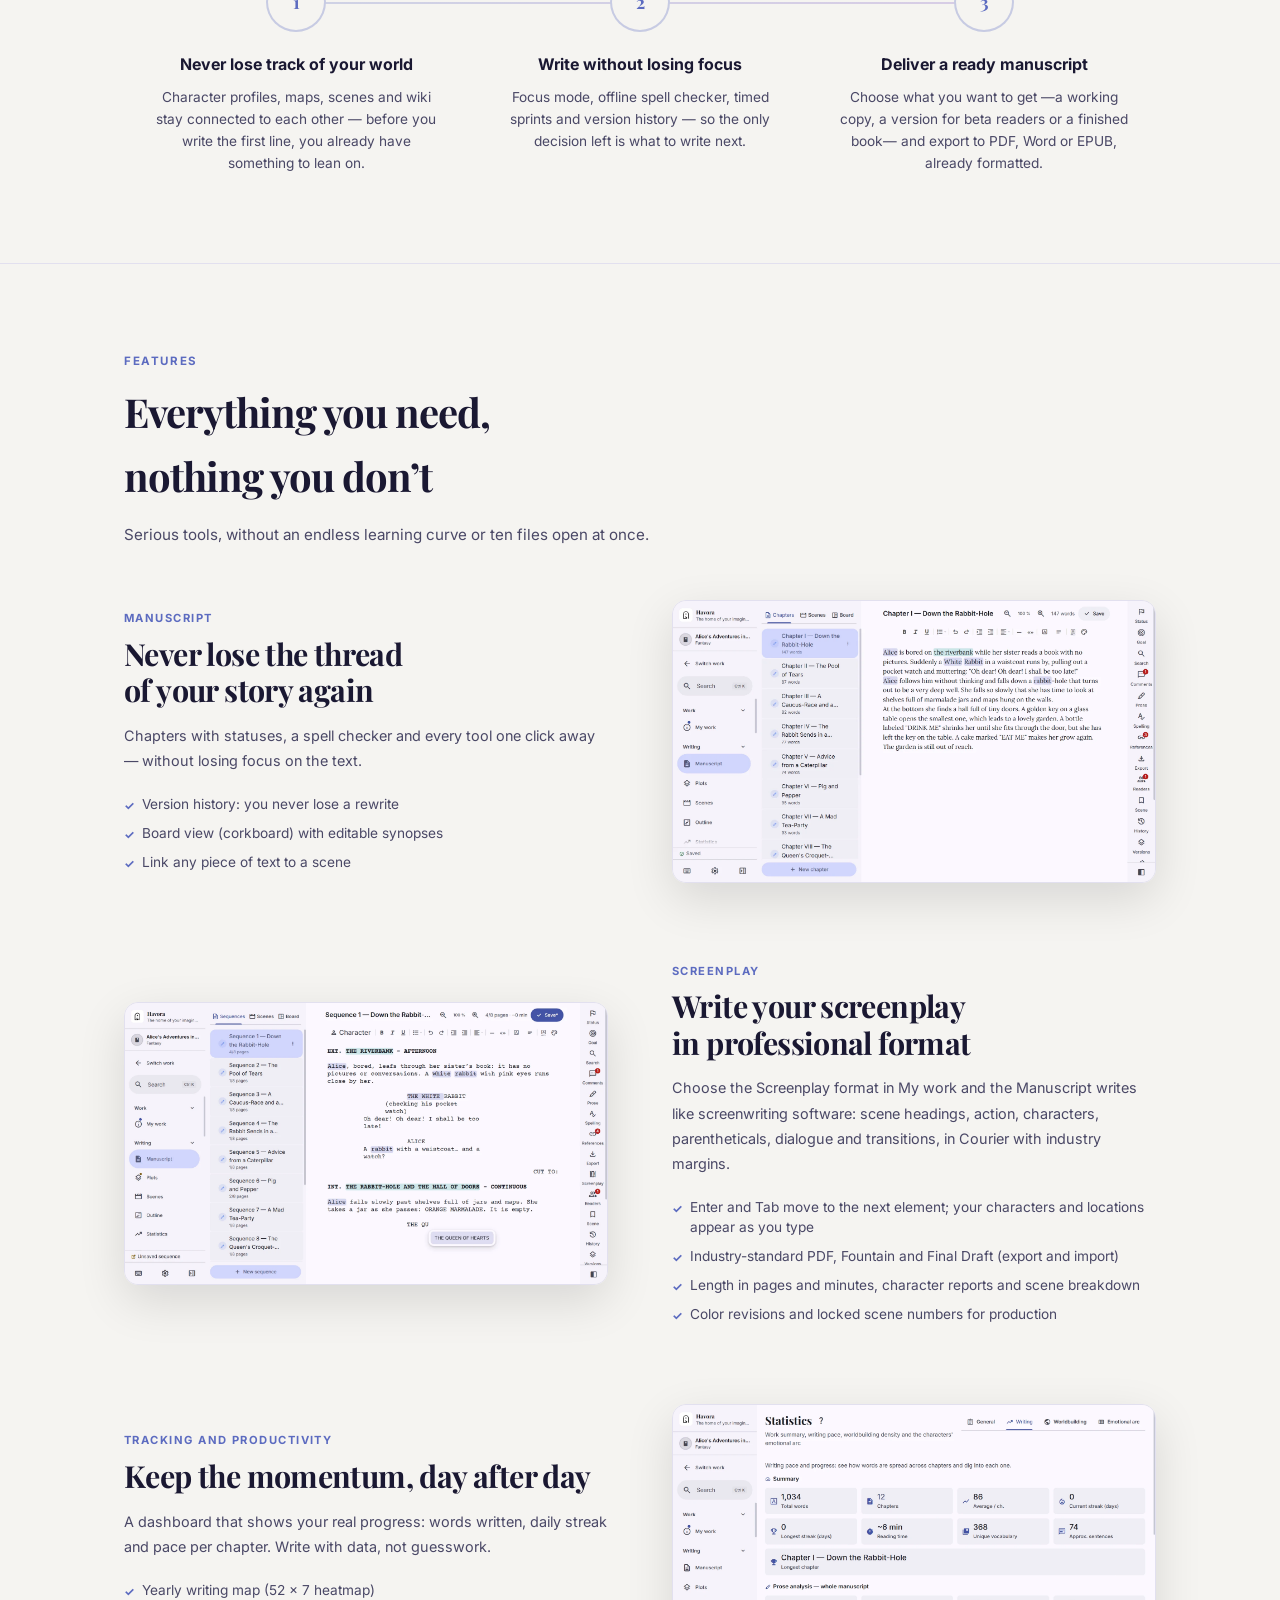
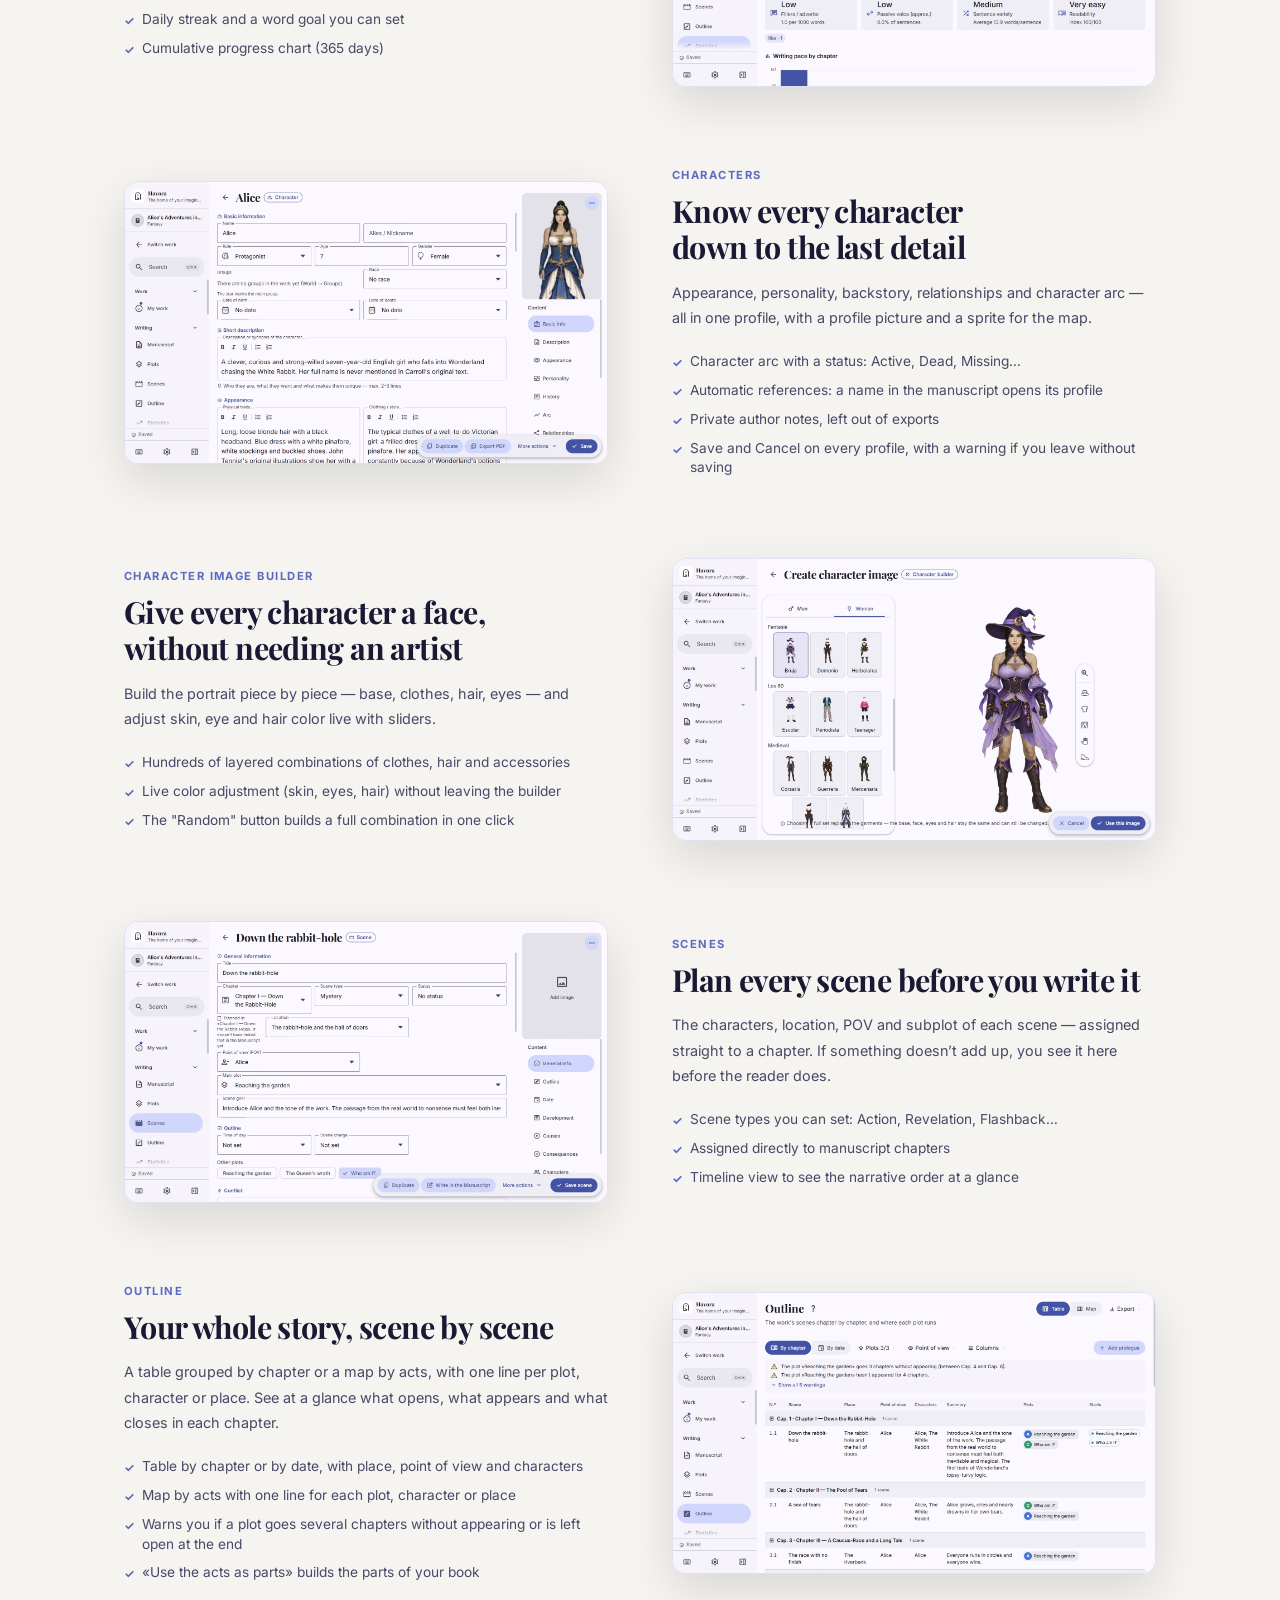
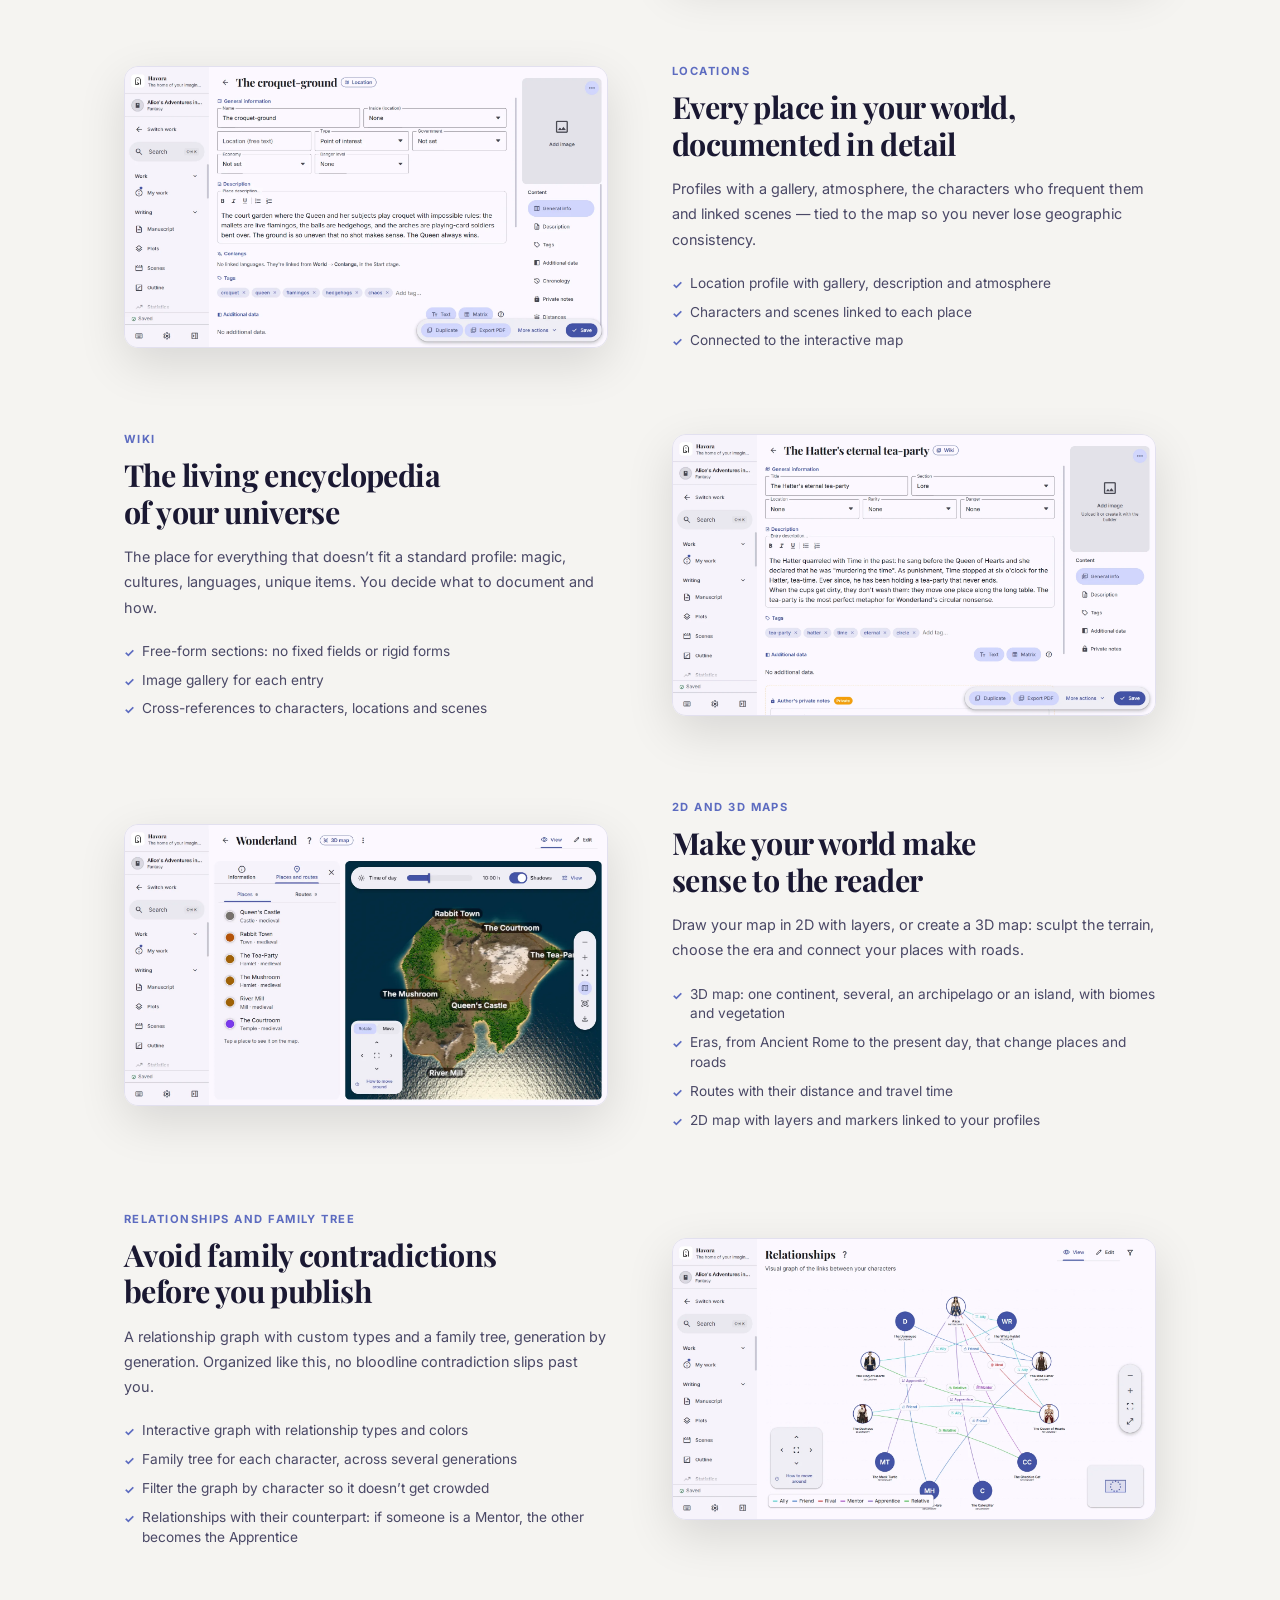
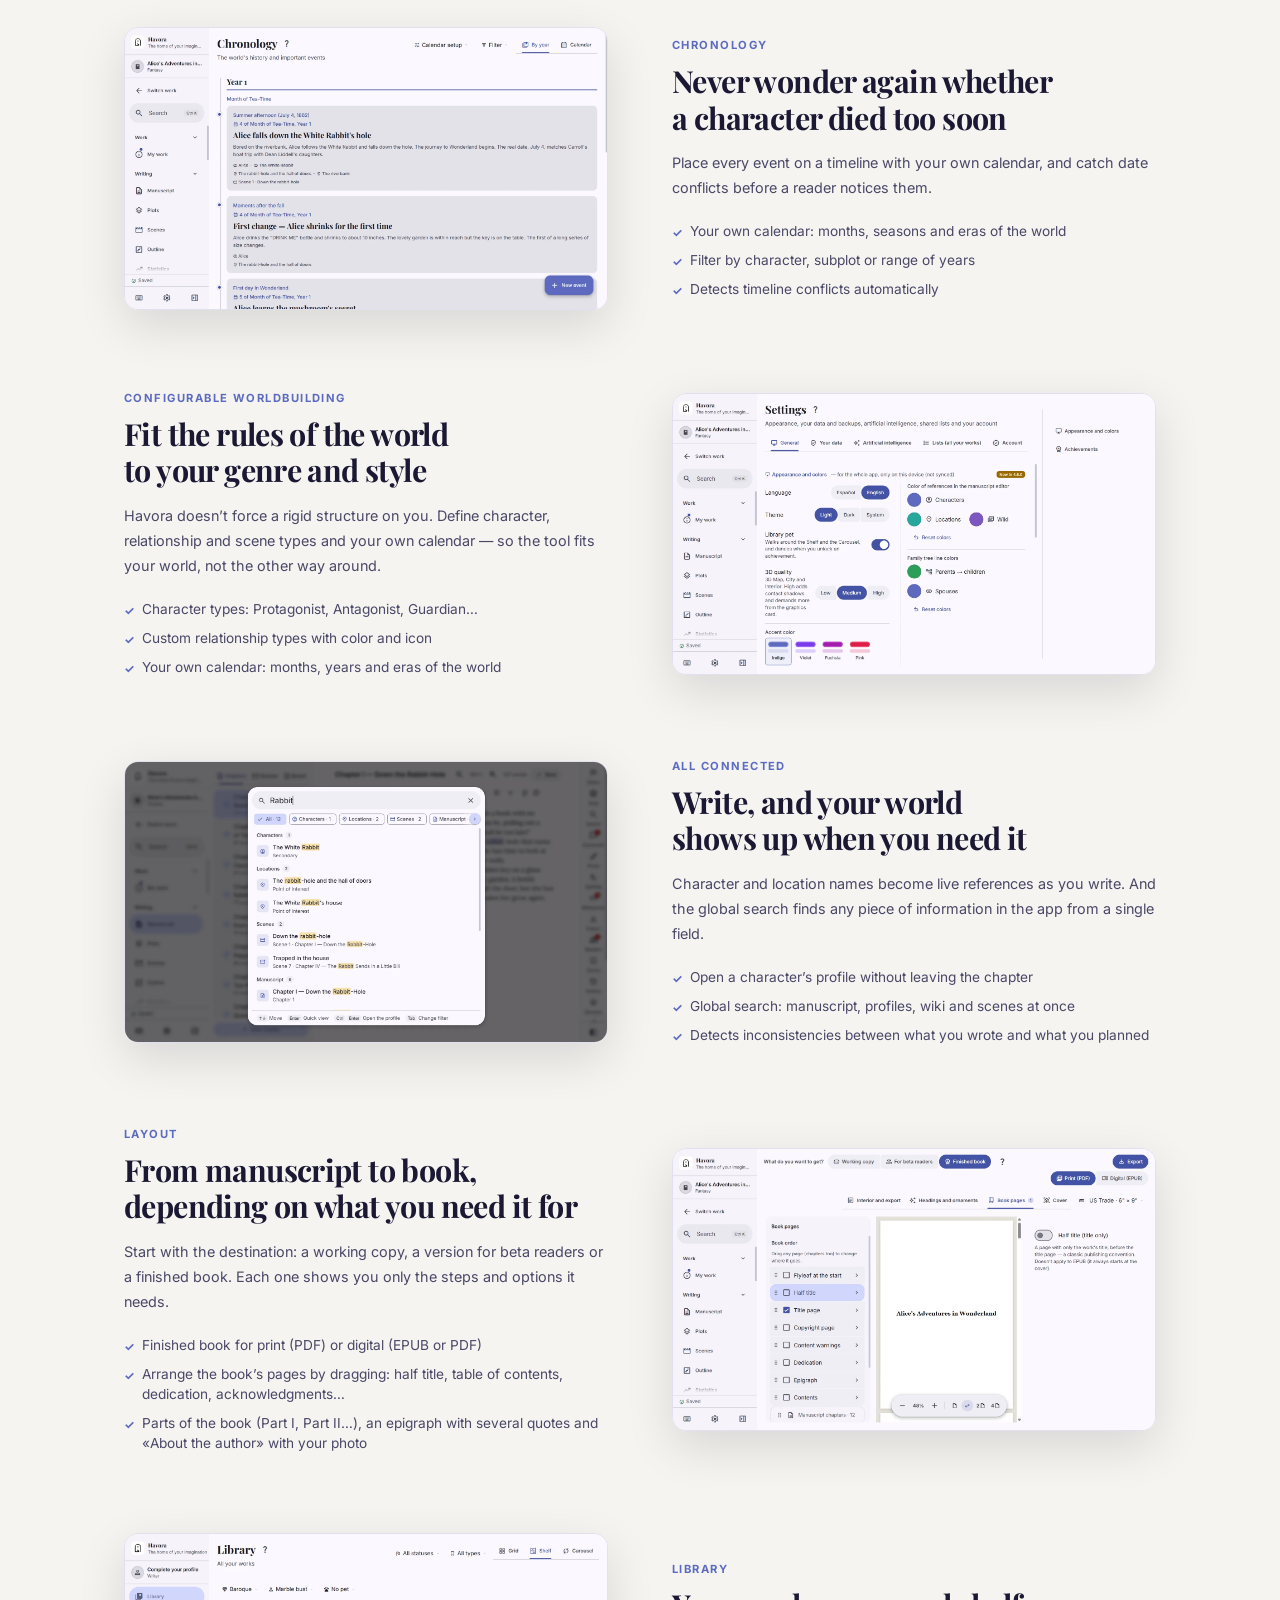
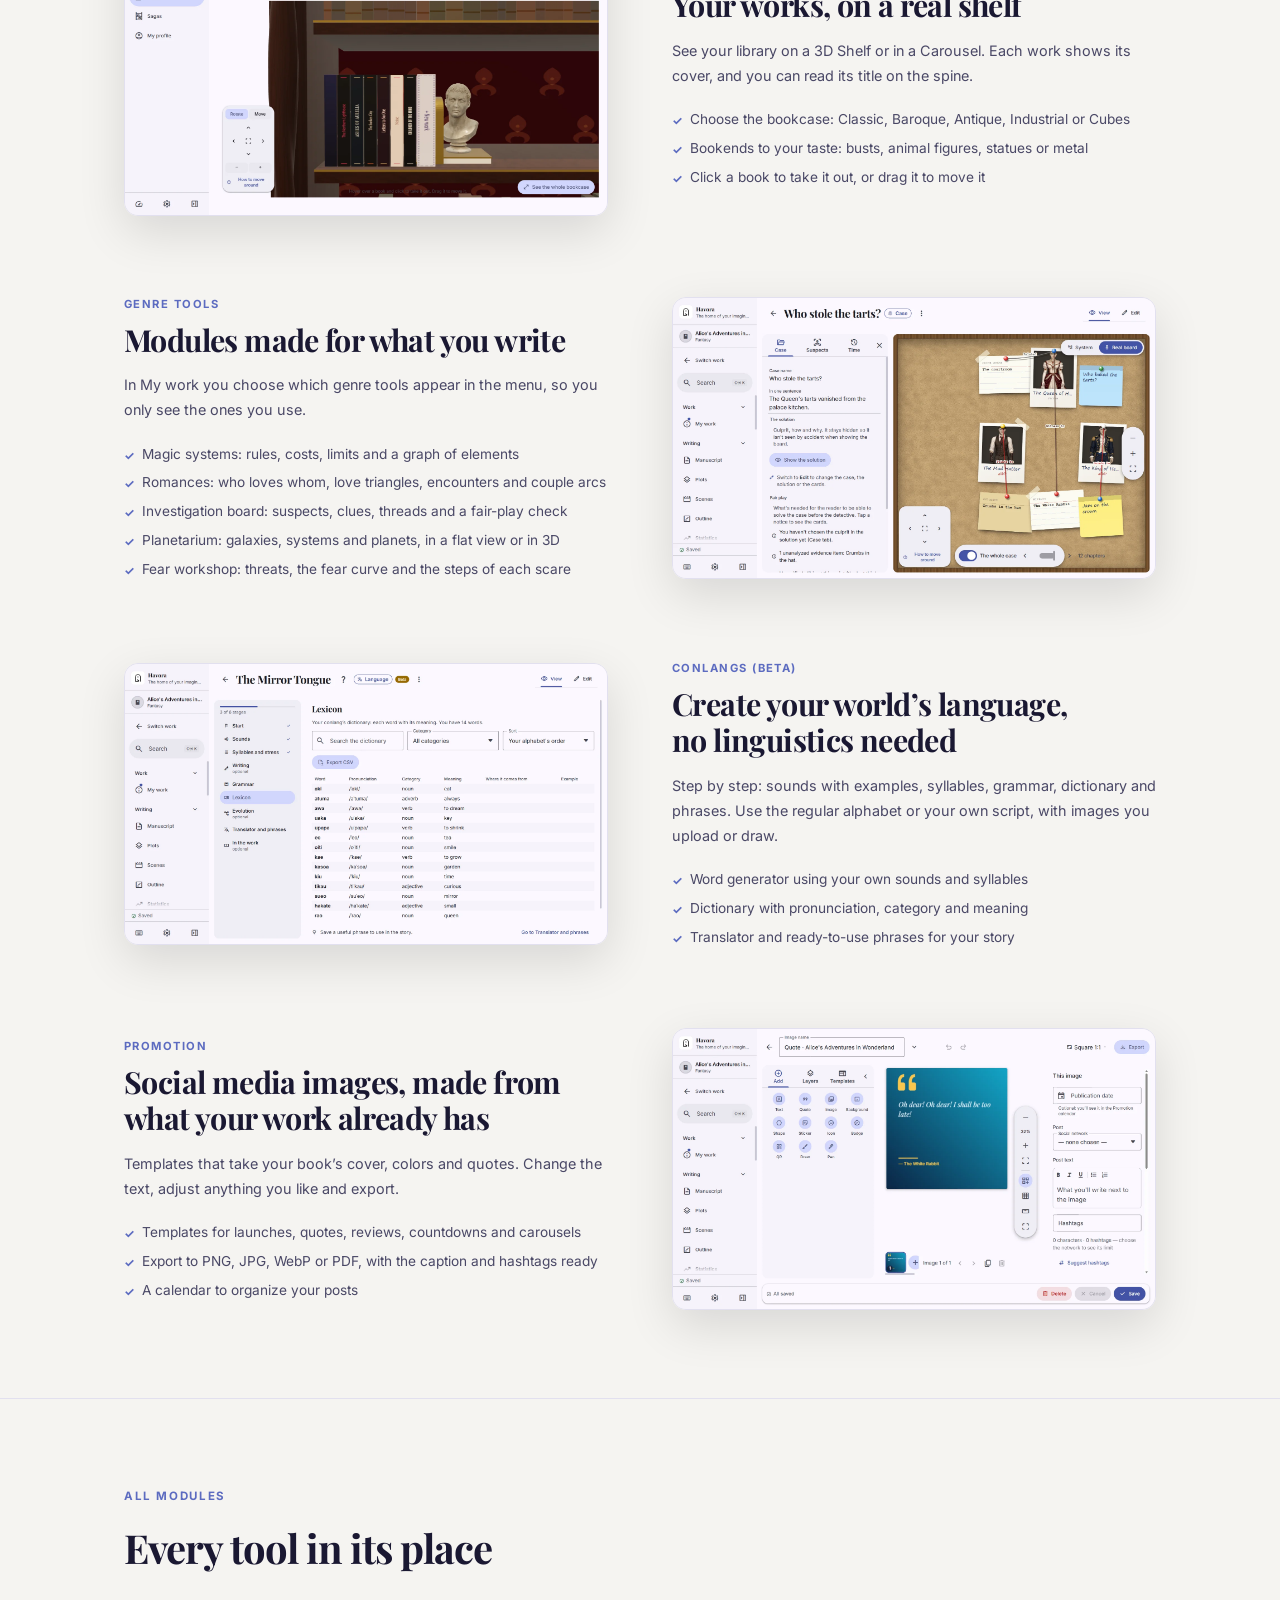
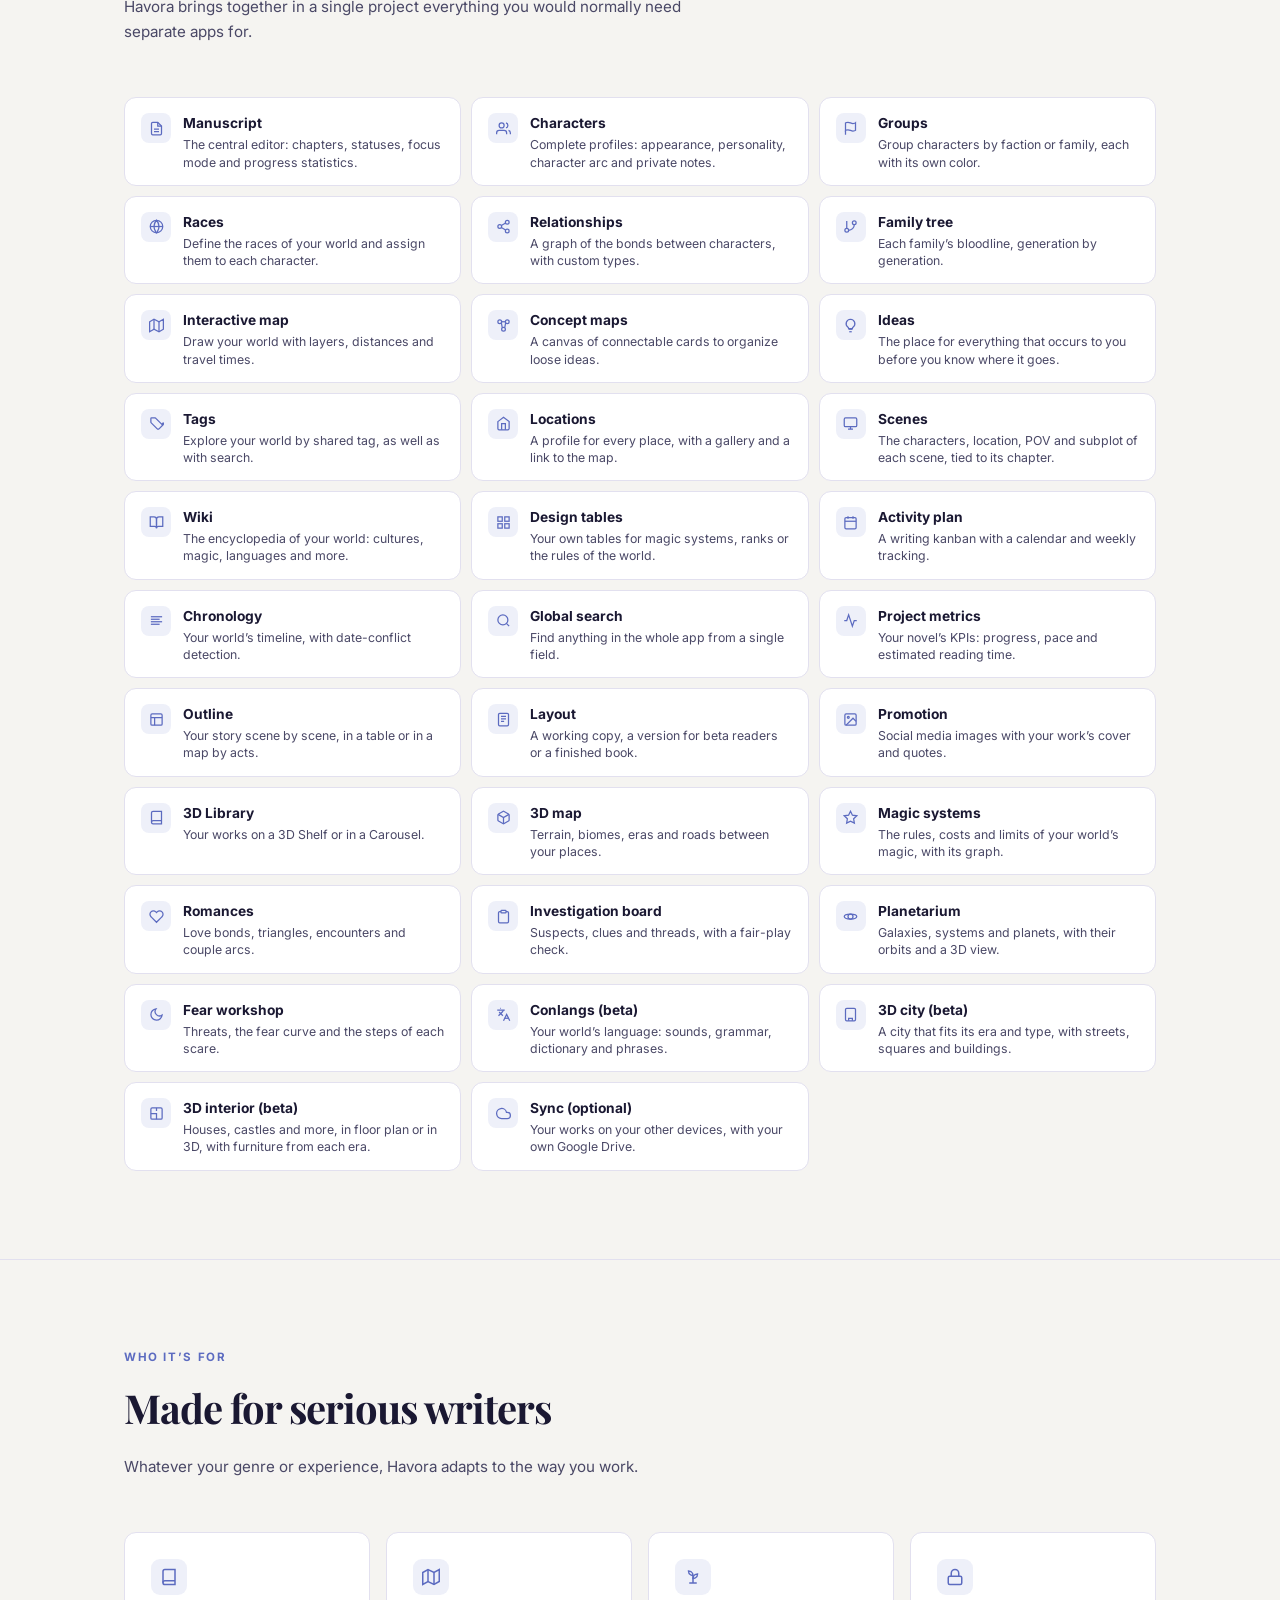
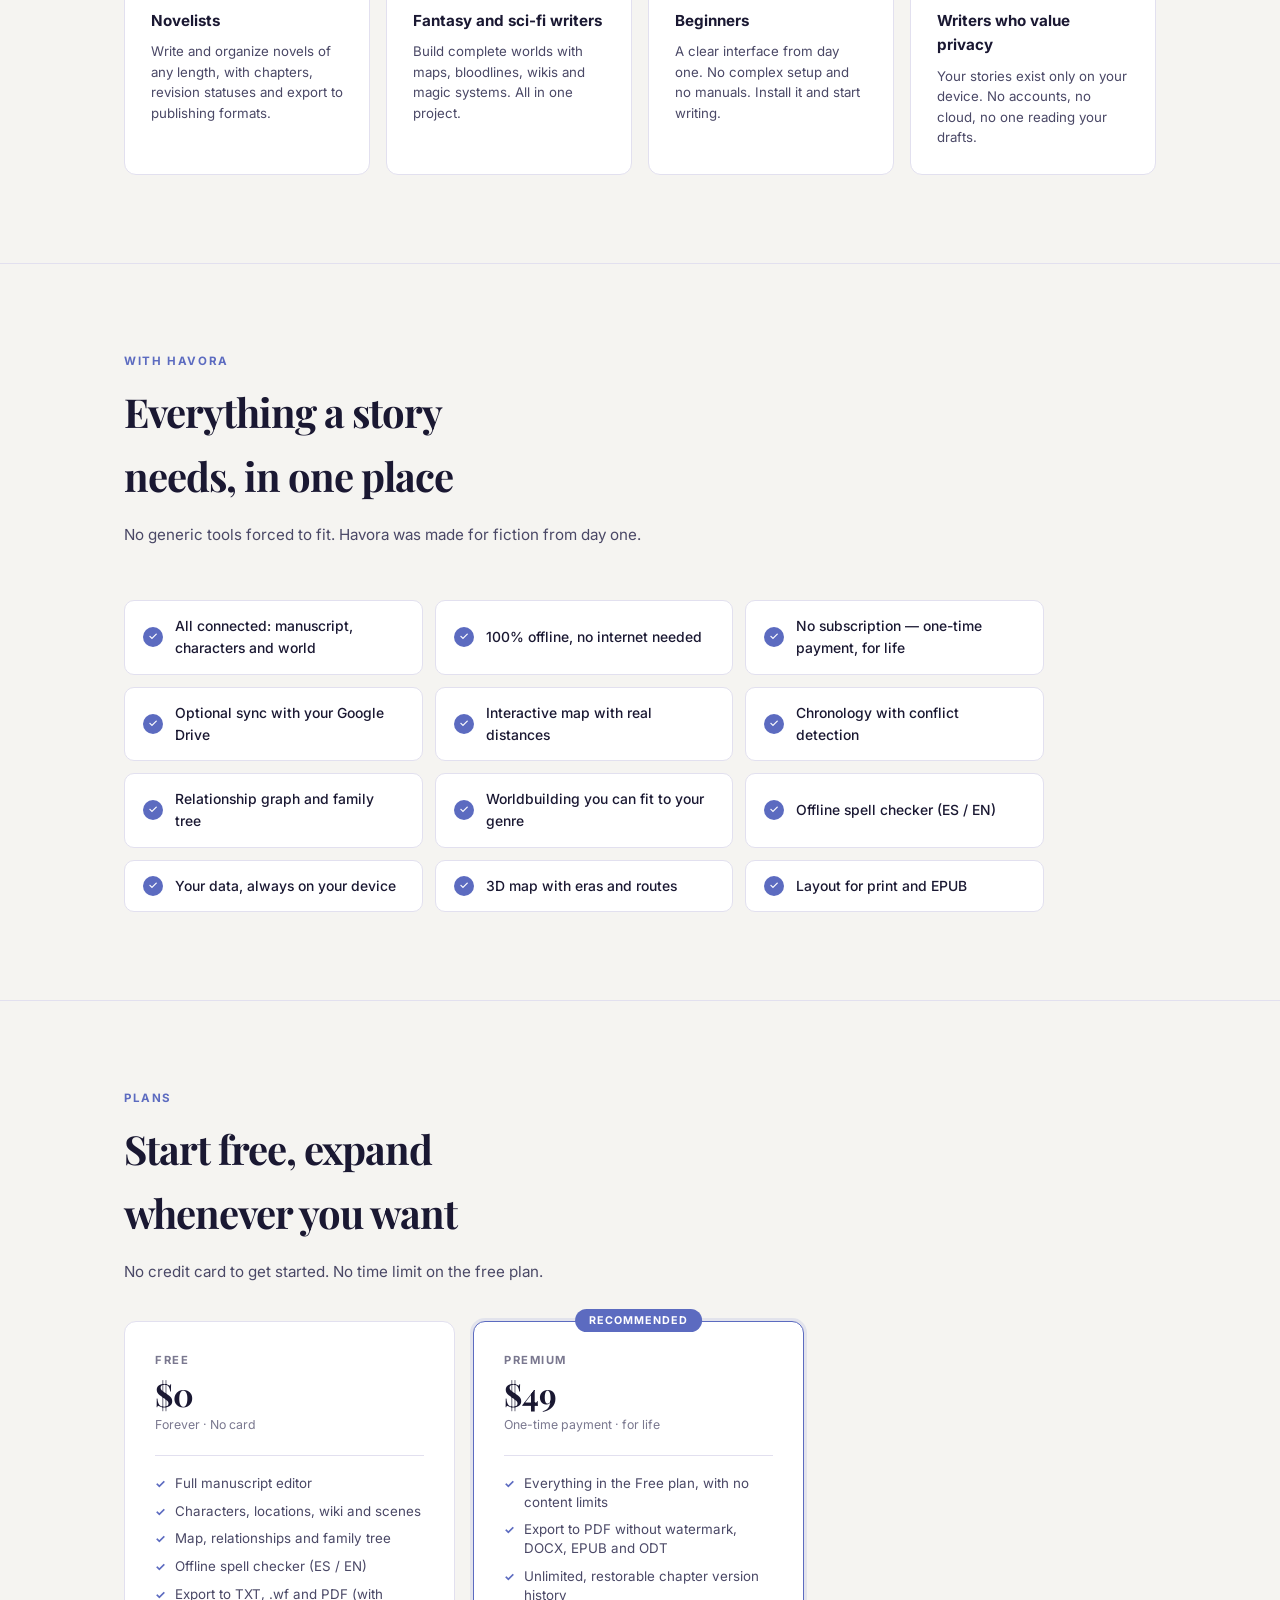
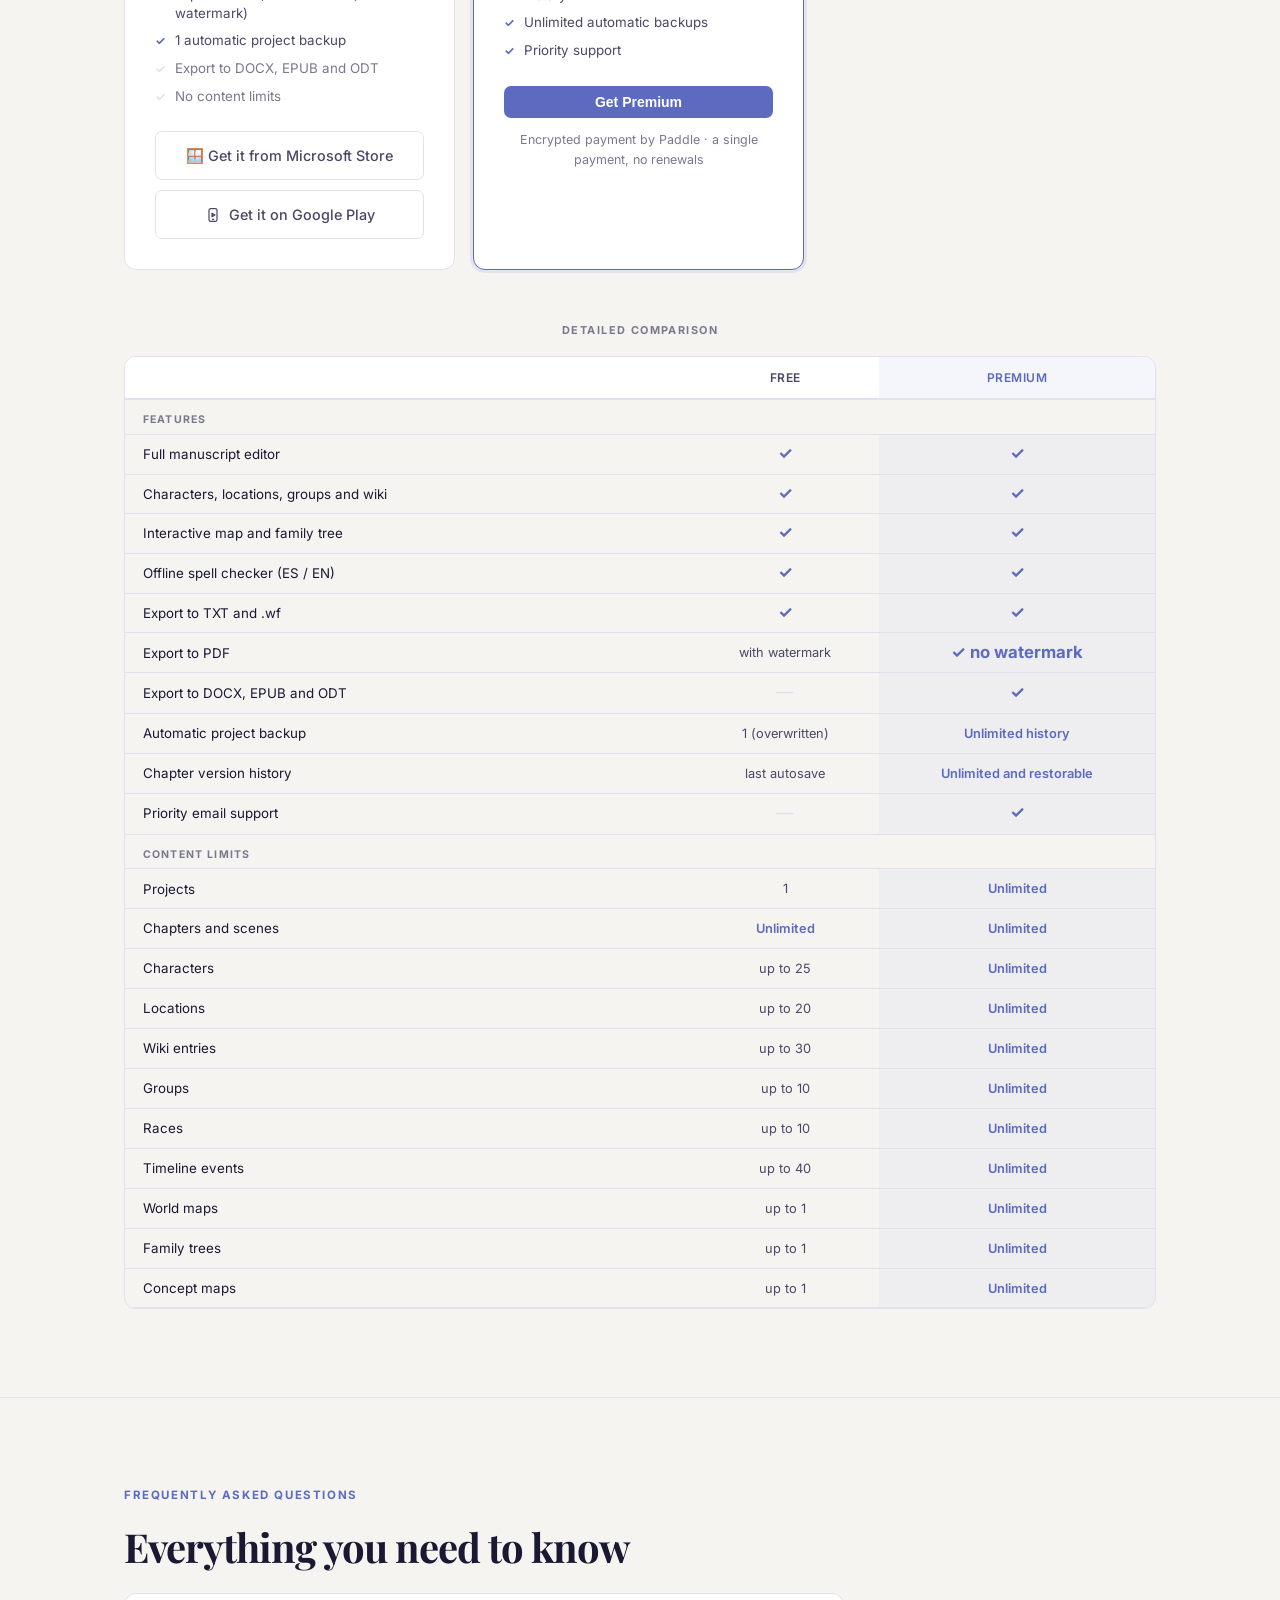
==== commit 6fc74e60: "changelog v5.3.0 (español e inglés): portada del EPUB aparte, vista previa del EPUB como un lector y" ====
--- a/index.html
+++ b/index.html
@@ -423,7 +423,7 @@
         <span>Windows 10 / 11</span>
         <span>Android</span>
         <span>100% offline</span>
-        <span>v5.2.0</span>
+        <span>v5.3.0</span>
       </div>
     </div>
     <!-- Collage de capturas reales de la app (PC y celular), una versión por idioma. Reemplaza al video de antes
@@ -1287,6 +1287,31 @@
       <span class="chg-legend-item"><span class="chg-badge chg-improved"><svg viewBox="0 0 16 16" fill="currentColor"><path d="M16 8A8 8 0 1 0 0 8a8 8 0 0 0 16 0m-7.5 3.5a.5.5 0 0 1-1 0V5.707L5.354 7.854a.5.5 0 1 1-.708-.708l3-3a.5.5 0 0 1 .708 0l3 3a.5.5 0 0 1-.708.708L8.5 5.707z"/></svg></span> Mejora</span>
       <span class="chg-legend-item"><span class="chg-badge chg-fixed"><svg viewBox="0 0 16 16" fill="currentColor"><path d="M4.978.855a.5.5 0 1 0-.956.29l.41 1.352A5 5 0 0 0 3 6h10a5 5 0 0 0-1.432-3.503l.41-1.352a.5.5 0 1 0-.956-.29l-.291.956A5 5 0 0 0 8 1a5 5 0 0 0-2.731.811l-.29-.956z"/><path d="M13 6v1H8.5v8.975A5 5 0 0 0 13 11h.5a.5.5 0 0 1 .5.5v.5a.5.5 0 1 0 1 0v-.5a1.5 1.5 0 0 0-1.5-1.5H13V9h1.5a.5.5 0 0 0 0-1H13V7h.5A1.5 1.5 0 0 0 15 5.5V5a.5.5 0 0 0-1 0v.5a.5.5 0 0 1-.5.5zm-5.5 9.975V7H3V6h-.5a.5.5 0 0 1-.5-.5V5a.5.5 0 0 0-1 0v.5A1.5 1.5 0 0 0 2.5 7H3v1H1.5a.5.5 0 0 0 0 1H3v1h-.5A1.5 1.5 0 0 0 1 11.5v.5a.5.5 0 1 0 1 0v-.5a.5.5 0 0 1 .5-.5H3a5 5 0 0 0 4.5 4.975"/></svg></span> Corrección</span>
     </div>
+
+        <div class="changelog-entry">
+    <div class="changelog-header">
+      <span class="changelog-v">v5.3.0</span>
+      <span class="changelog-date">24 de noviembre de 2026</span>
+      <span class="changelog-tag">Portada del EPUB aparte, vista previa del EPUB como un lector y sangrías corregidas</span>
+    </div>
+    <div class="changelog-groups">
+      <div class="changelog-group">
+        <h4>Novedades</h4>
+        <ul>
+          <li class="chg-item"><span class="chg-badge chg-new"><svg viewBox="0 0 16 16" fill="currentColor"><path d="M7.657 6.247c.11-.33.576-.33.686 0l.645 1.937a2.89 2.89 0 0 0 1.829 1.828l1.936.645c.33.11.33.576 0 .686l-1.937.645a2.89 2.89 0 0 0-1.828 1.829l-.645 1.936a.361.361 0 0 1-.686 0l-.645-1.937a2.89 2.89 0 0 0-1.828-1.828l-1.937-.645a.361.361 0 0 1 0-.686l1.937-.645a2.89 2.89 0 0 0 1.828-1.828zM3.794 1.148a.217.217 0 0 1 .412 0l.387 1.162c.173.518.579.924 1.097 1.097l1.162.387a.217.217 0 0 1 0 .412l-1.162.387A1.73 1.73 0 0 0 4.593 5.69l-.387 1.162a.217.217 0 0 1-.412 0L3.407 5.69A1.73 1.73 0 0 0 2.31 4.593l-1.162-.387a.217.217 0 0 1 0-.412l1.162-.387A1.73 1.73 0 0 0 3.407 2.31zM10.863.099a.145.145 0 0 1 .274 0l.258.774c.115.346.386.617.732.732l.774.258a.145.145 0 0 1 0 .274l-.774.258a1.16 1.16 0 0 0-.732.732l-.258.774a.145.145 0 0 1-.274 0l-.258-.774a1.16 1.16 0 0 0-.732-.732L9.1 2.137a.145.145 0 0 1 0-.274l.774-.258c.346-.115.617-.386.732-.732z"/></svg></span> Portada del EPUB aparte: en Maquetación → Portada, la pestaña «EPUB» edita la portada del libro digital en la proporción que piden Amazon KDP y las tiendas, sin tocar la tapa del impreso ni la del PDF. Hasta que la cambies es una copia de la tapa.</li>
+          <li class="chg-item"><span class="chg-badge chg-new"><svg viewBox="0 0 16 16" fill="currentColor"><path d="M7.657 6.247c.11-.33.576-.33.686 0l.645 1.937a2.89 2.89 0 0 0 1.829 1.828l1.936.645c.33.11.33.576 0 .686l-1.937.645a2.89 2.89 0 0 0-1.828 1.829l-.645 1.936a.361.361 0 0 1-.686 0l-.645-1.937a2.89 2.89 0 0 0-1.828-1.828l-1.937-.645a.361.361 0 0 1 0-.686l1.937-.645a2.89 2.89 0 0 0 1.828-1.828zM3.794 1.148a.217.217 0 0 1 .412 0l.387 1.162c.173.518.579.924 1.097 1.097l1.162.387a.217.217 0 0 1 0 .412l-1.162.387A1.73 1.73 0 0 0 4.593 5.69l-.387 1.162a.217.217 0 0 1-.412 0L3.407 5.69A1.73 1.73 0 0 0 2.31 4.593l-1.162-.387a.217.217 0 0 1 0-.412l1.162-.387A1.73 1.73 0 0 0 3.407 2.31zM10.863.099a.145.145 0 0 1 .274 0l.258.774c.115.346.386.617.732.732l.774.258a.145.145 0 0 1 0 .274l-.774.258a1.16 1.16 0 0 0-.732.732l-.258.774a.145.145 0 0 1-.274 0l-.258-.774a1.16 1.16 0 0 0-.732-.732L9.1 2.137a.145.145 0 0 1 0-.274l.774-.258c.346-.115.617-.386.732-.732z"/></svg></span> La vista previa del EPUB pasa de pantalla en pantalla como un lector de libros digitales, y al elegir una página del libro (el índice, el autor, un capítulo…) la vista previa del PDF o del EPUB va directo a ella.</li>
+        </ul>
+      </div>
+      <div class="changelog-group">
+        <h4>Correcciones</h4>
+        <ul>
+          <li class="chg-item"><span class="chg-badge chg-fixed"><svg viewBox="0 0 16 16" fill="currentColor"><path d="M4.978.855a.5.5 0 1 0-.956.29l.41 1.352A5 5 0 0 0 3 6h10a5 5 0 0 0-1.432-3.503l.41-1.352a.5.5 0 1 0-.956-.29l-.291.956A5 5 0 0 0 8 1a5 5 0 0 0-2.731.811l-.29-.956z"/><path d="M13 6v1H8.5v8.975A5 5 0 0 0 13 11h.5a.5.5 0 0 1 .5.5v.5a.5.5 0 1 0 1 0v-.5a1.5 1.5 0 0 0-1.5-1.5H13V9h1.5a.5.5 0 0 0 0-1H13V7h.5A1.5 1.5 0 0 0 15 5.5V5a.5.5 0 0 0-1 0v.5a.5.5 0 0 1-.5.5zm-5.5 9.975V7H3V6h-.5a.5.5 0 0 1-.5-.5V5a.5.5 0 0 0-1 0v.5A1.5 1.5 0 0 0 2.5 7H3v1H1.5a.5.5 0 0 0 0 1H3v1h-.5A1.5 1.5 0 0 0 1 11.5v.5a.5.5 0 1 0 1 0v-.5a.5.5 0 0 1 .5-.5H3a5 5 0 0 0 4.5 4.975"/></svg></span> Sangría de primera línea: el primer párrafo de cada página quedaba sin sangrar.</li>
+          <li class="chg-item"><span class="chg-badge chg-fixed"><svg viewBox="0 0 16 16" fill="currentColor"><path d="M4.978.855a.5.5 0 1 0-.956.29l.41 1.352A5 5 0 0 0 3 6h10a5 5 0 0 0-1.432-3.503l.41-1.352a.5.5 0 1 0-.956-.29l-.291.956A5 5 0 0 0 8 1a5 5 0 0 0-2.731.811l-.29-.956z"/><path d="M13 6v1H8.5v8.975A5 5 0 0 0 13 11h.5a.5.5 0 0 1 .5.5v.5a.5.5 0 1 0 1 0v-.5a1.5 1.5 0 0 0-1.5-1.5H13V9h1.5a.5.5 0 0 0 0-1H13V7h.5A1.5 1.5 0 0 0 15 5.5V5a.5.5 0 0 0-1 0v.5a.5.5 0 0 1-.5.5zm-5.5 9.975V7H3V6h-.5a.5.5 0 0 1-.5-.5V5a.5.5 0 0 0-1 0v.5A1.5 1.5 0 0 0 2.5 7H3v1H1.5a.5.5 0 0 0 0 1H3v1h-.5A1.5 1.5 0 0 0 1 11.5v.5a.5.5 0 1 0 1 0v-.5a.5.5 0 0 1 .5-.5H3a5 5 0 0 0 4.5 4.975"/></svg></span> Sangría francesa: «Los párrafos seguidos forman un bloque» (solo con esta sangría) sangra el bloque entero salvo su primera línea, y el interlineado ya no cambia al pasar de una sangría a otra.</li>
+          <li class="chg-item"><span class="chg-badge chg-fixed"><svg viewBox="0 0 16 16" fill="currentColor"><path d="M4.978.855a.5.5 0 1 0-.956.29l.41 1.352A5 5 0 0 0 3 6h10a5 5 0 0 0-1.432-3.503l.41-1.352a.5.5 0 1 0-.956-.29l-.291.956A5 5 0 0 0 8 1a5 5 0 0 0-2.731.811l-.29-.956z"/><path d="M13 6v1H8.5v8.975A5 5 0 0 0 13 11h.5a.5.5 0 0 1 .5.5v.5a.5.5 0 1 0 1 0v-.5a1.5 1.5 0 0 0-1.5-1.5H13V9h1.5a.5.5 0 0 0 0-1H13V7h.5A1.5 1.5 0 0 0 15 5.5V5a.5.5 0 0 0-1 0v.5a.5.5 0 0 1-.5.5zm-5.5 9.975V7H3V6h-.5a.5.5 0 0 1-.5-.5V5a.5.5 0 0 0-1 0v.5A1.5 1.5 0 0 0 2.5 7H3v1H1.5a.5.5 0 0 0 0 1H3v1h-.5A1.5 1.5 0 0 0 1 11.5v.5a.5.5 0 1 0 1 0v-.5a.5.5 0 0 1 .5-.5H3a5 5 0 0 0 4.5 4.975"/></svg></span> Promoción: en un carrusel largo, elegir una imagen ya no vuelve la tira de miniaturas al principio.</li>
+        </ul>
+      </div>
+    </div>
+  </div>
 
         <div class="changelog-entry">
     <div class="changelog-header">
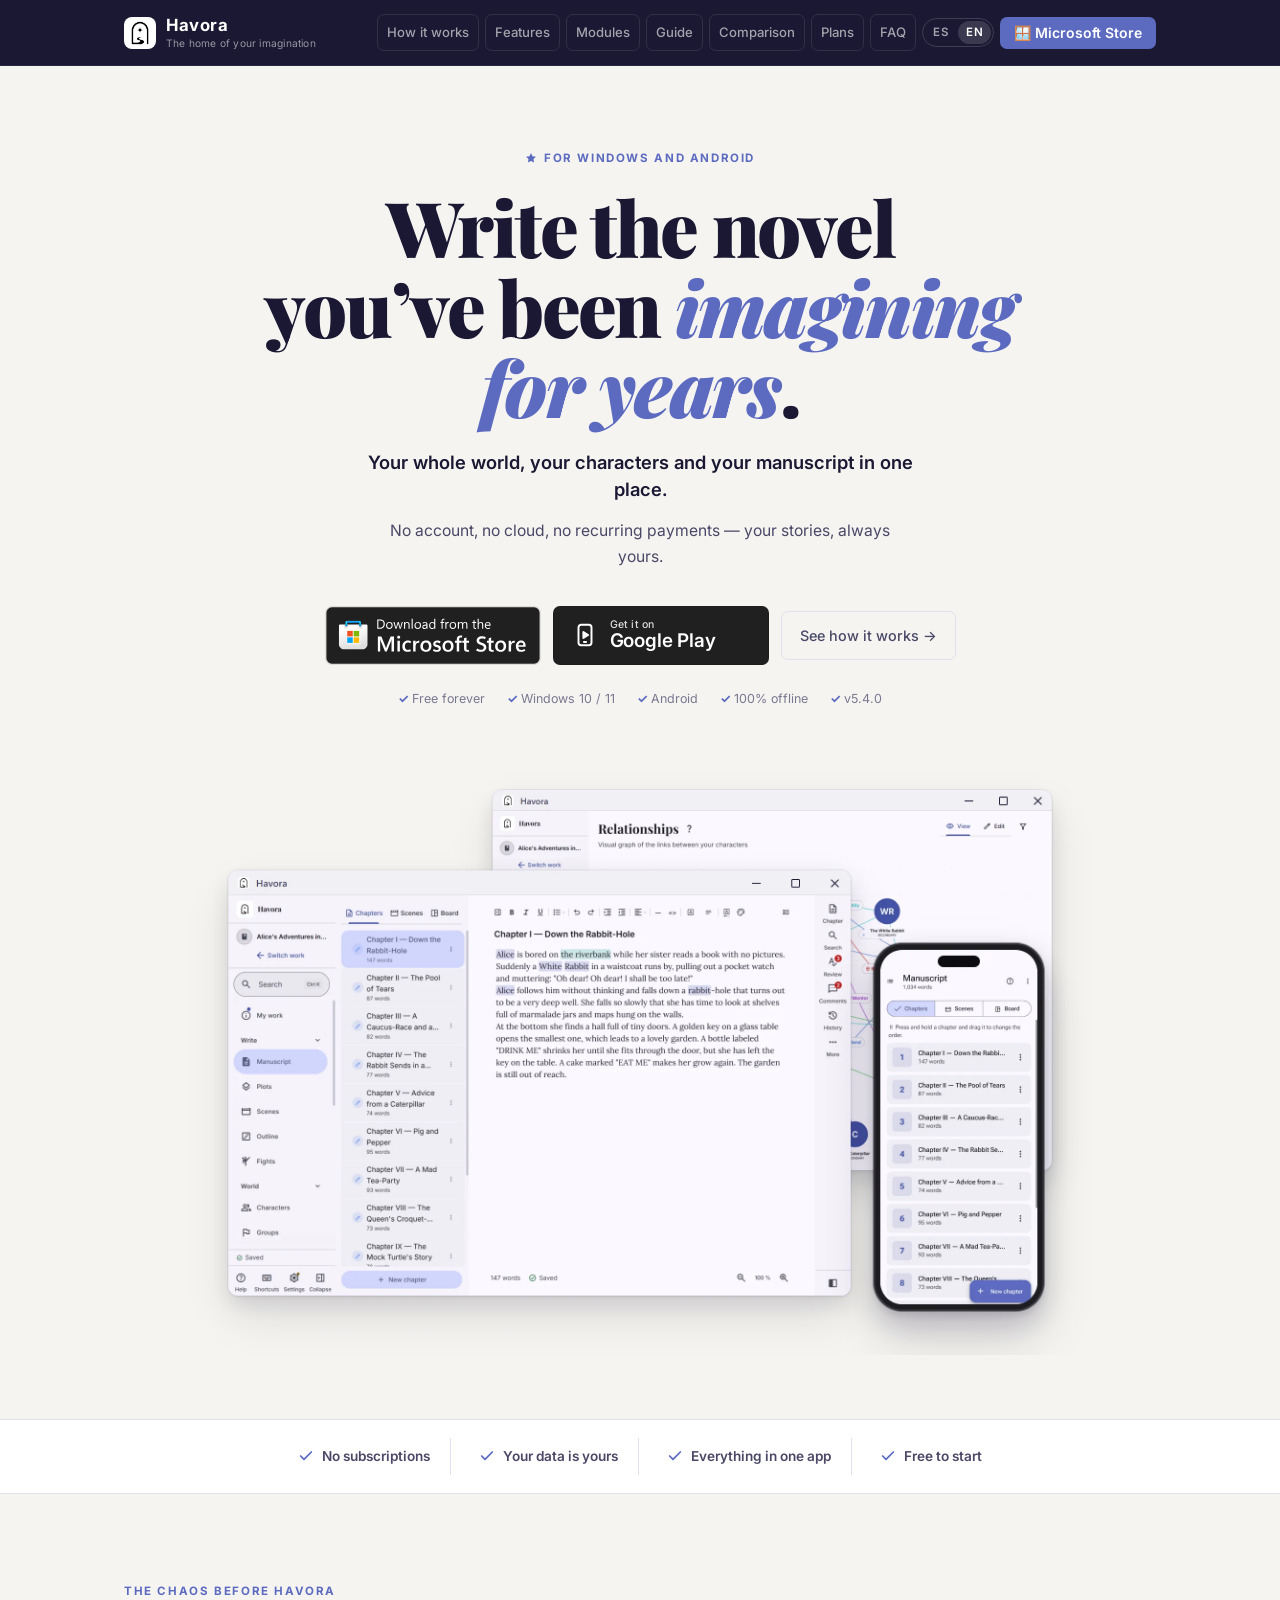
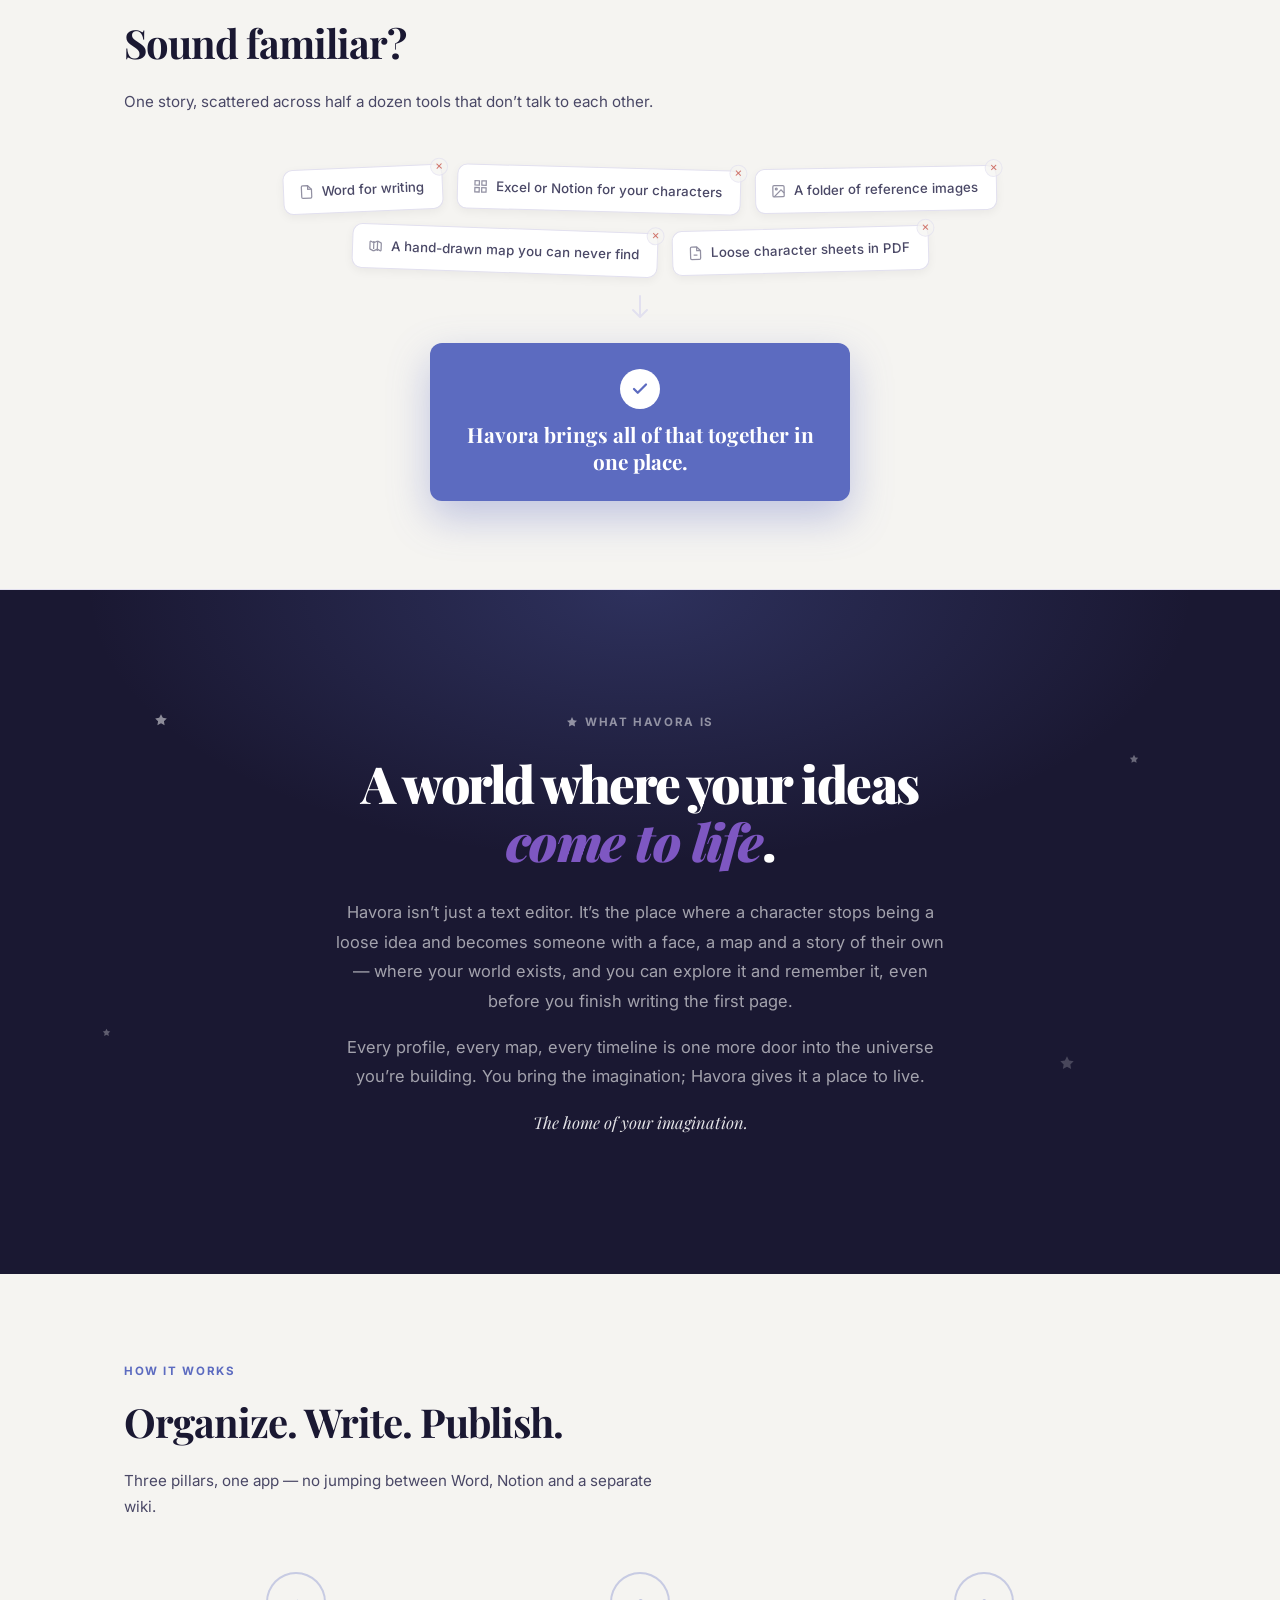
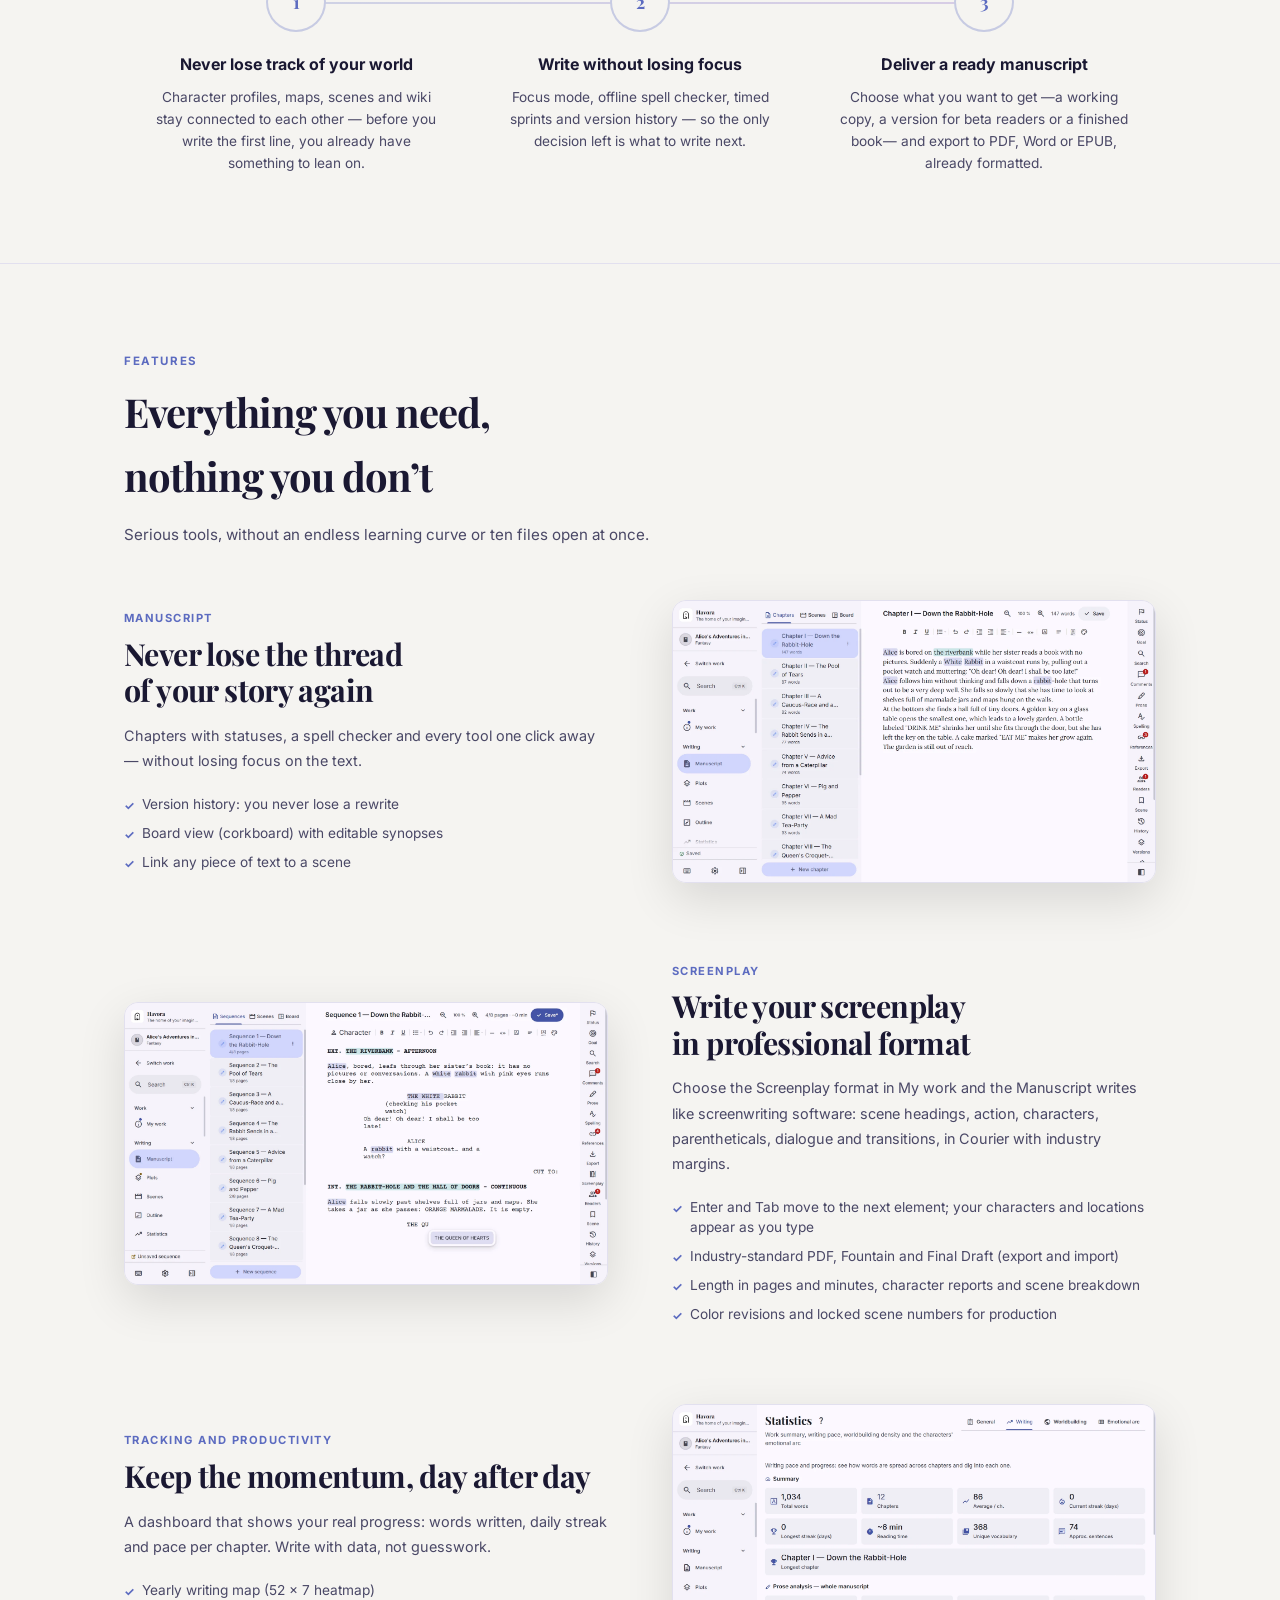
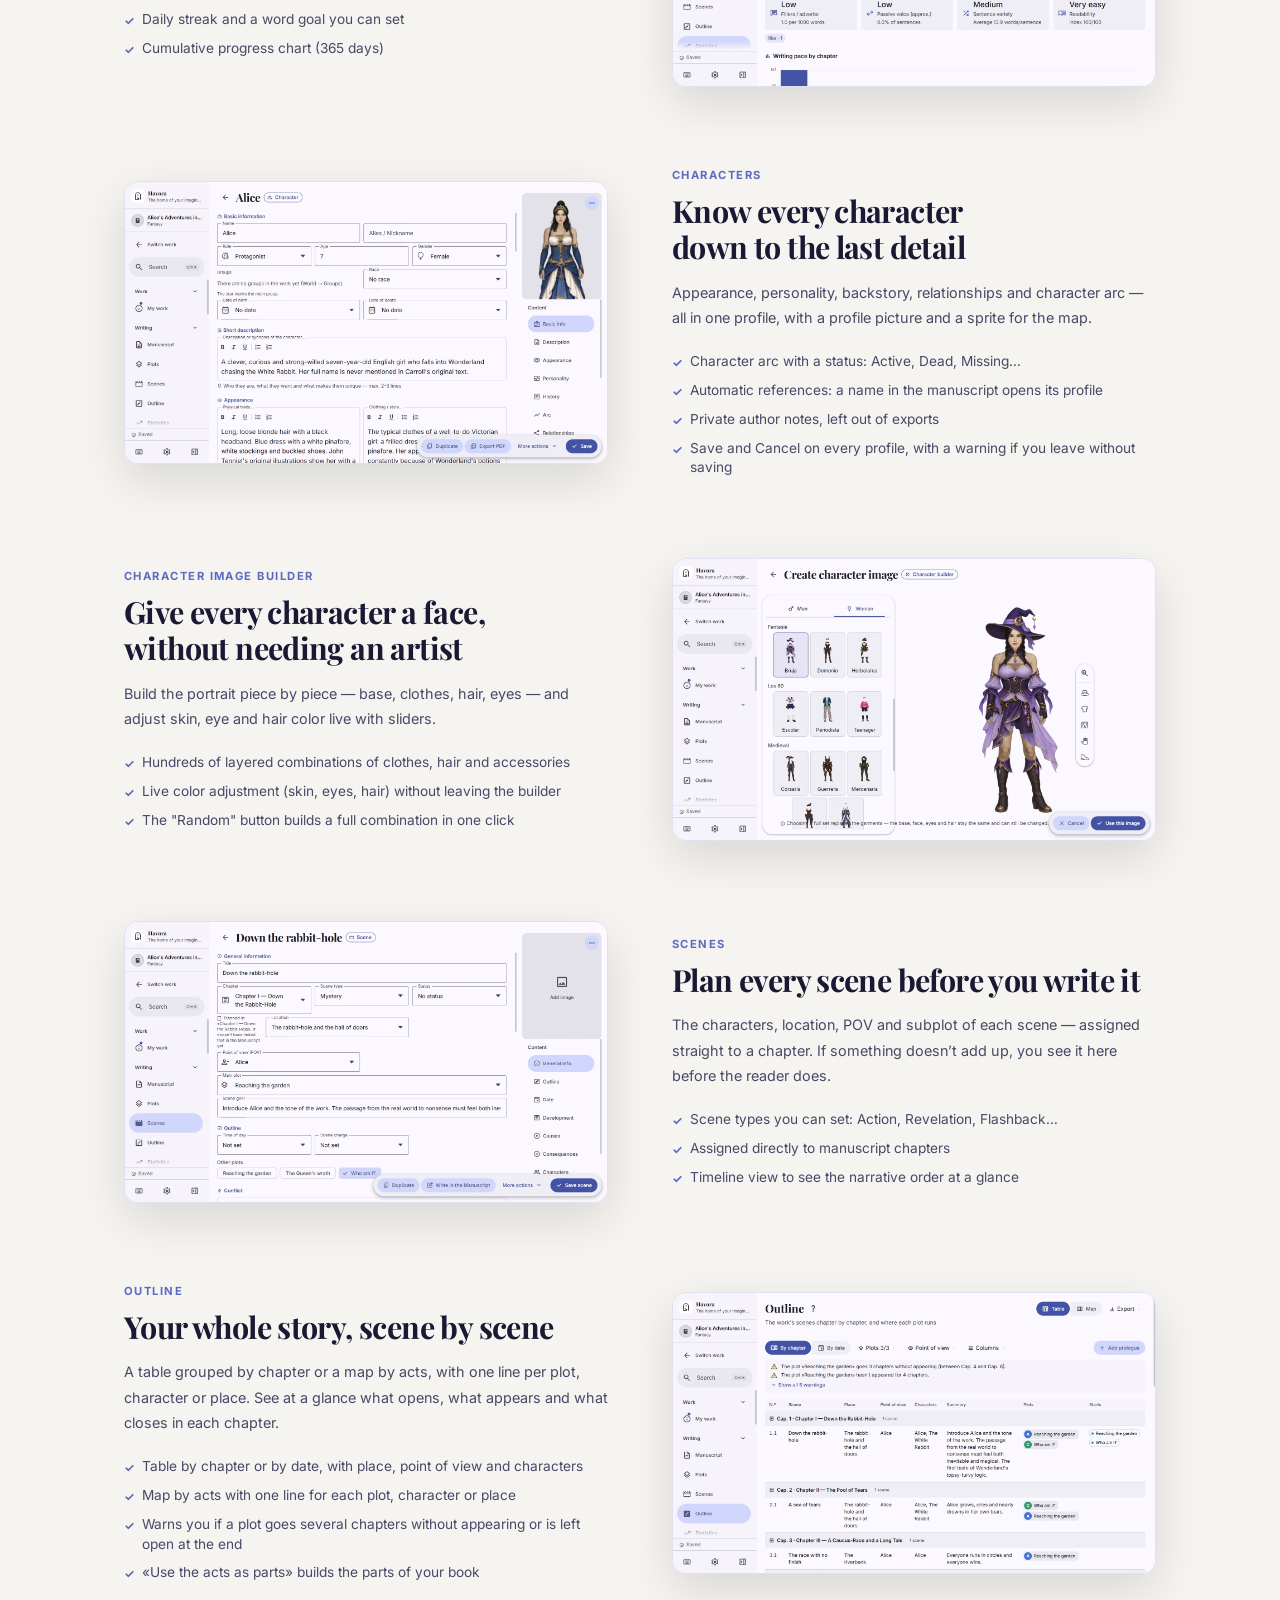
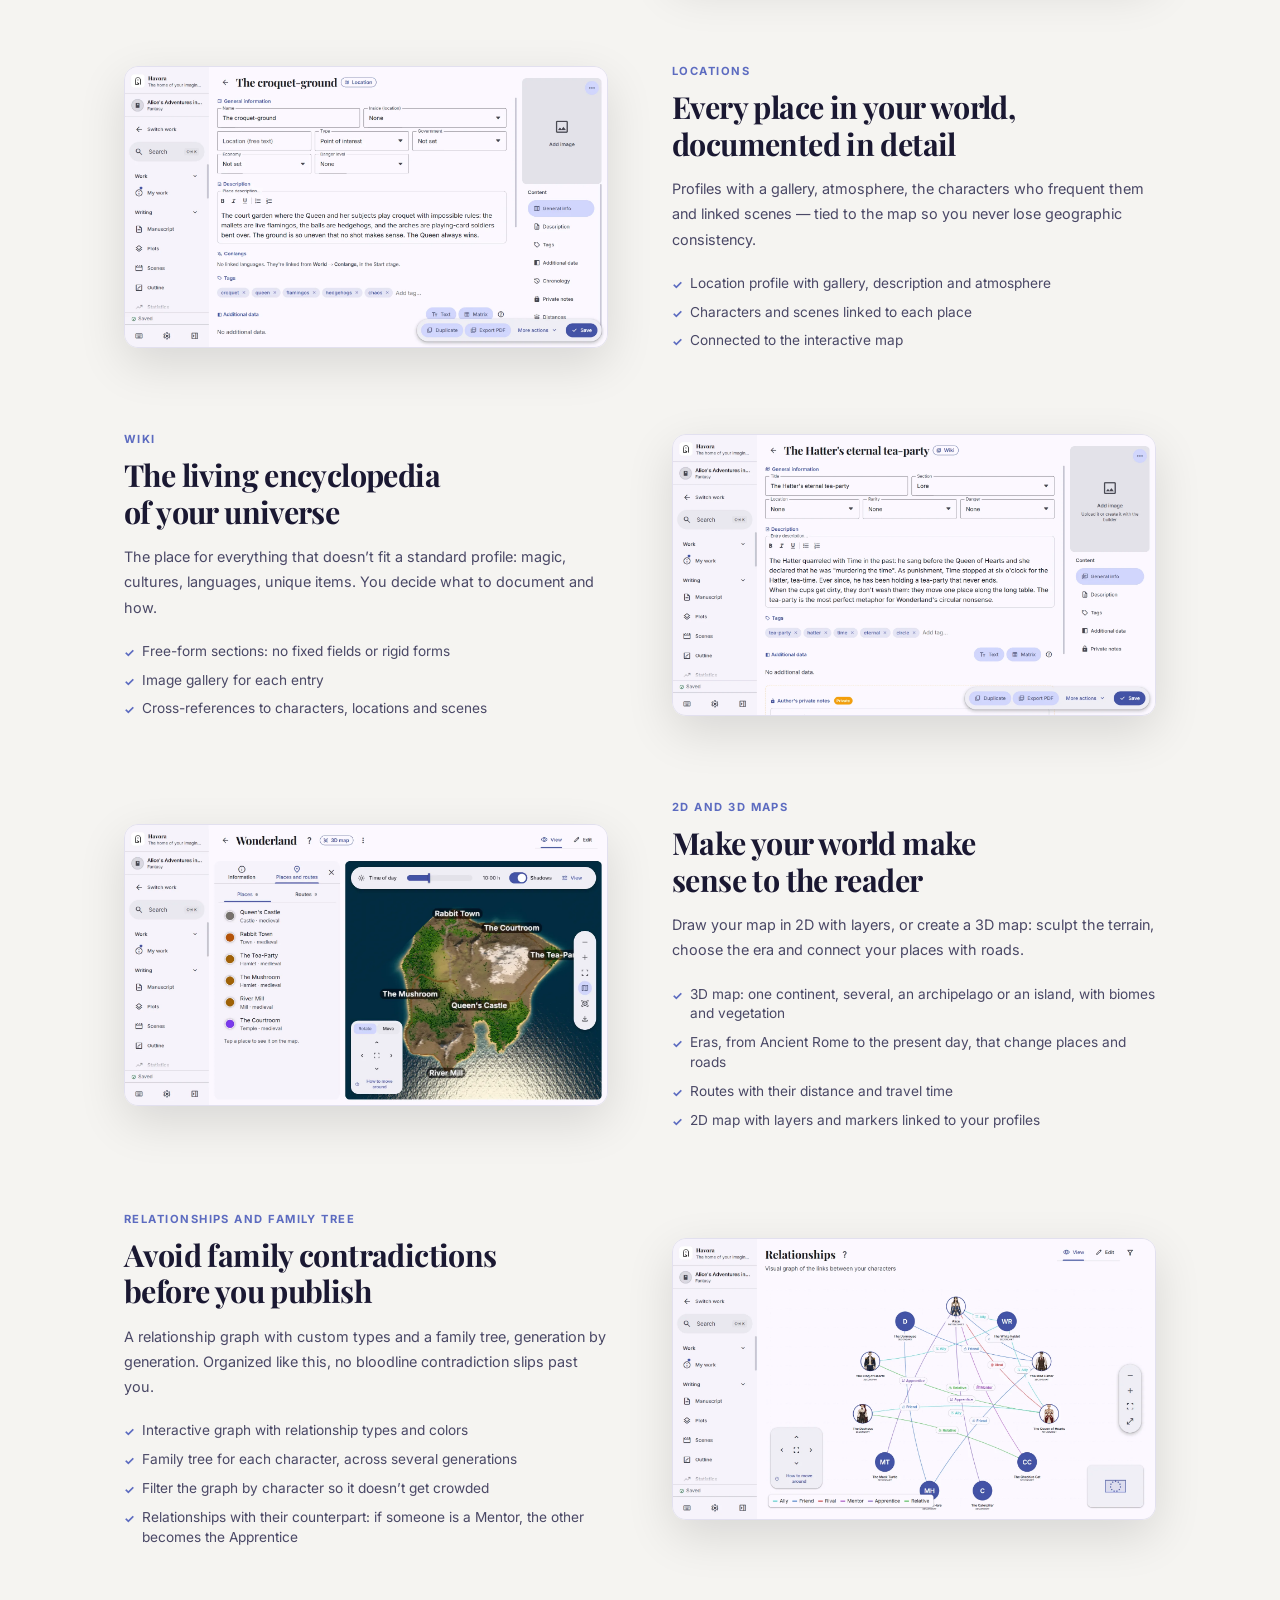
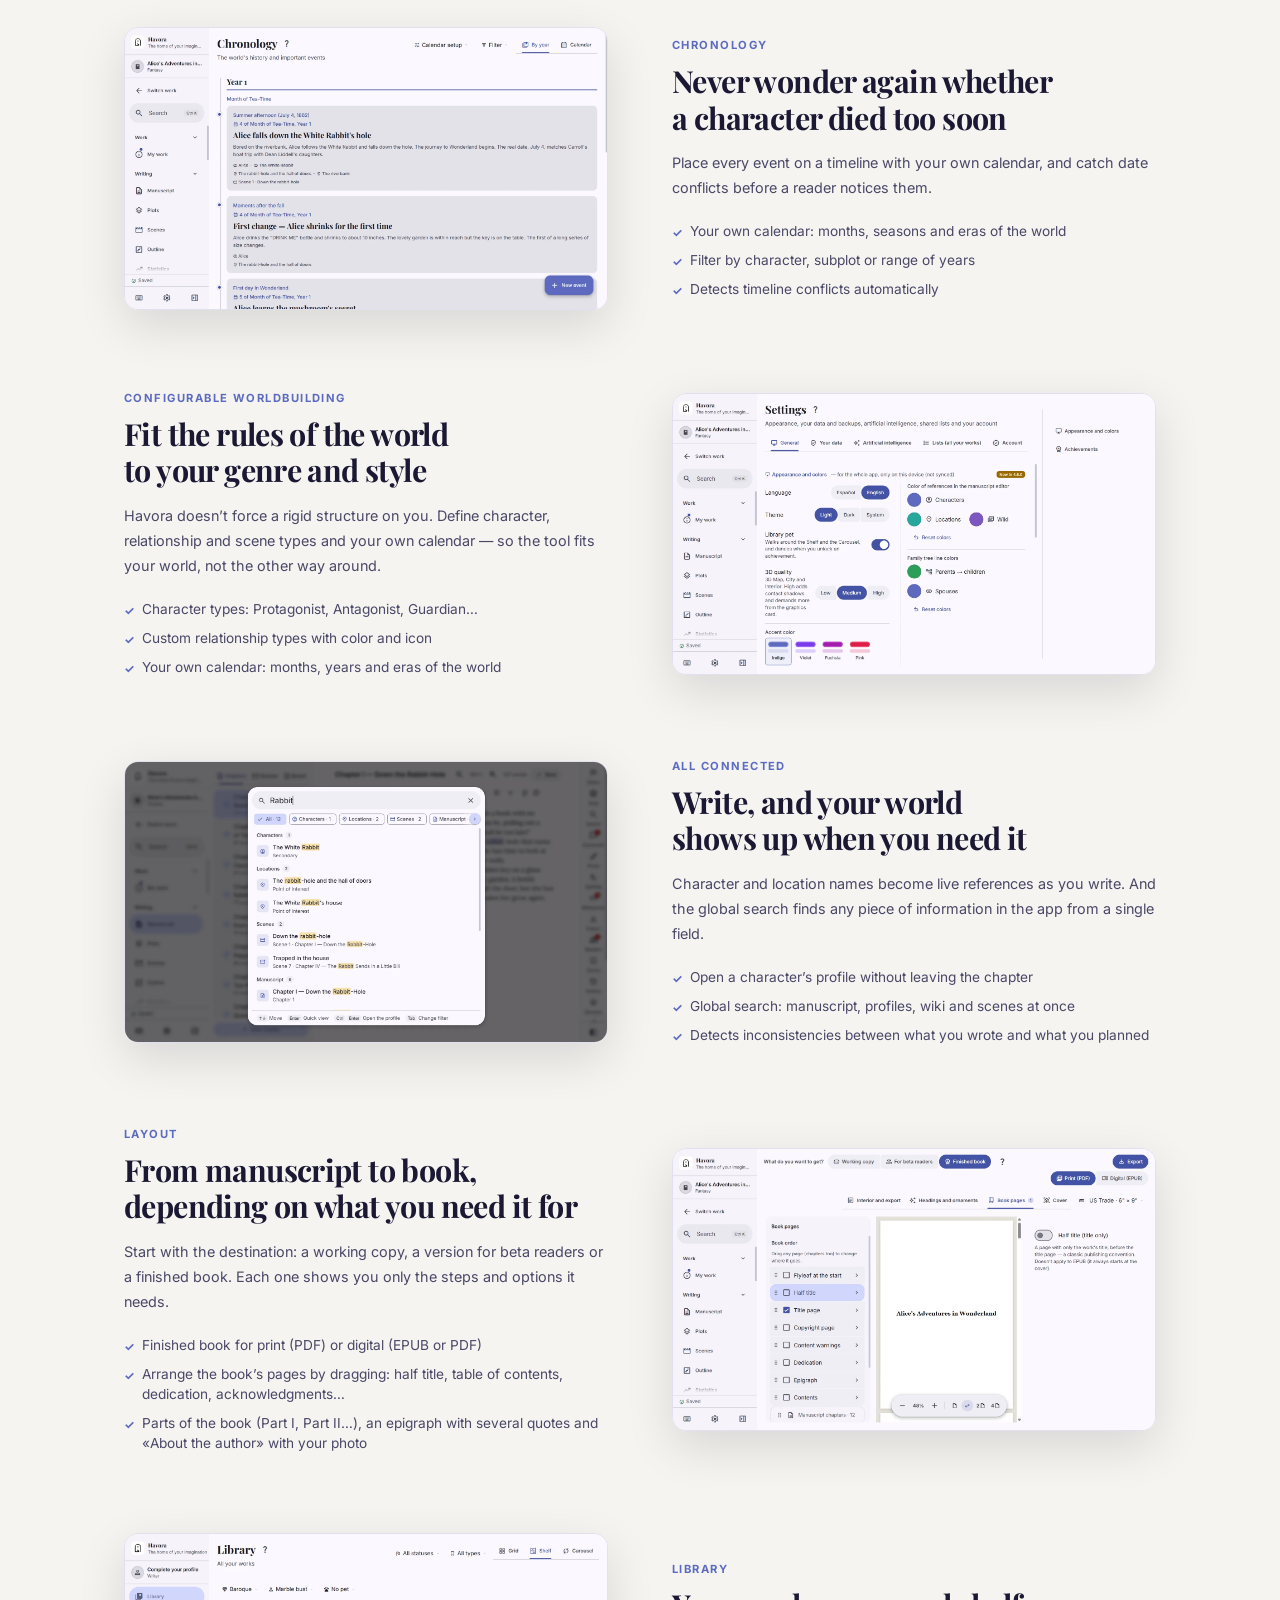
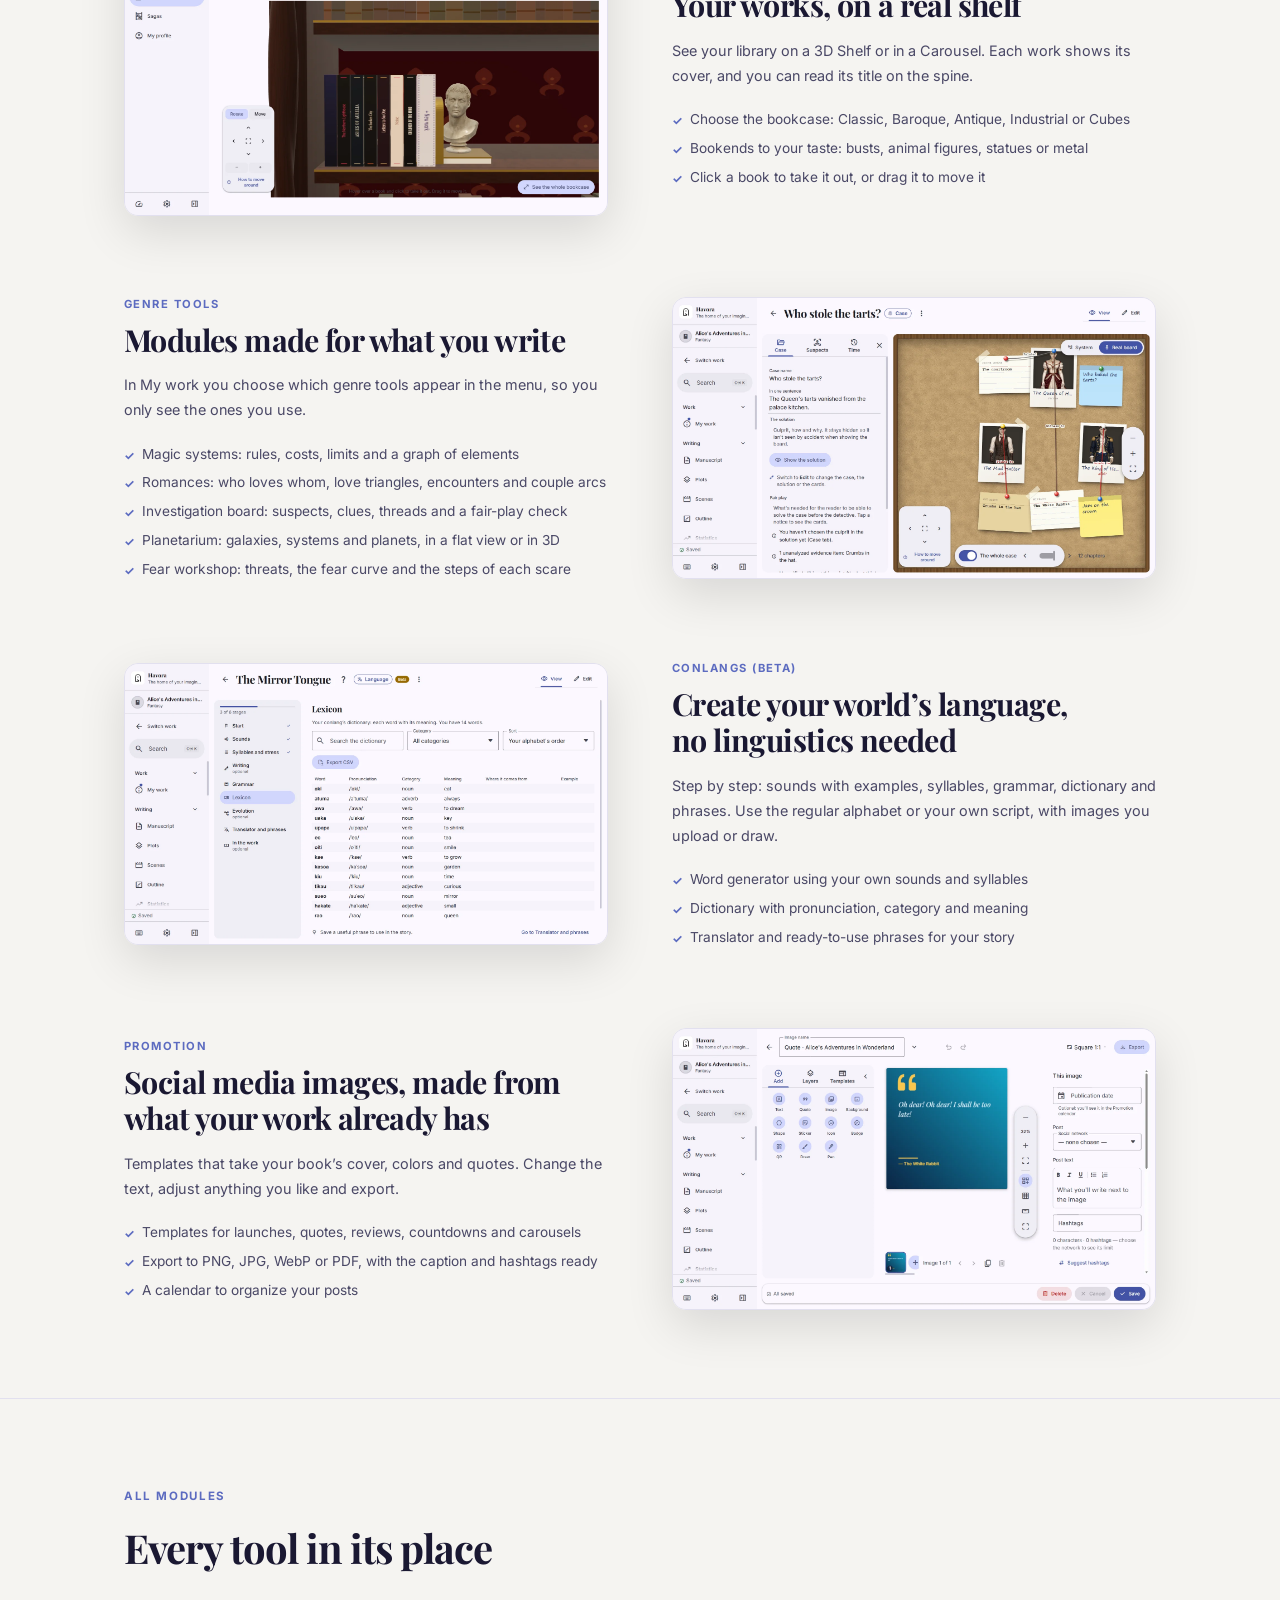
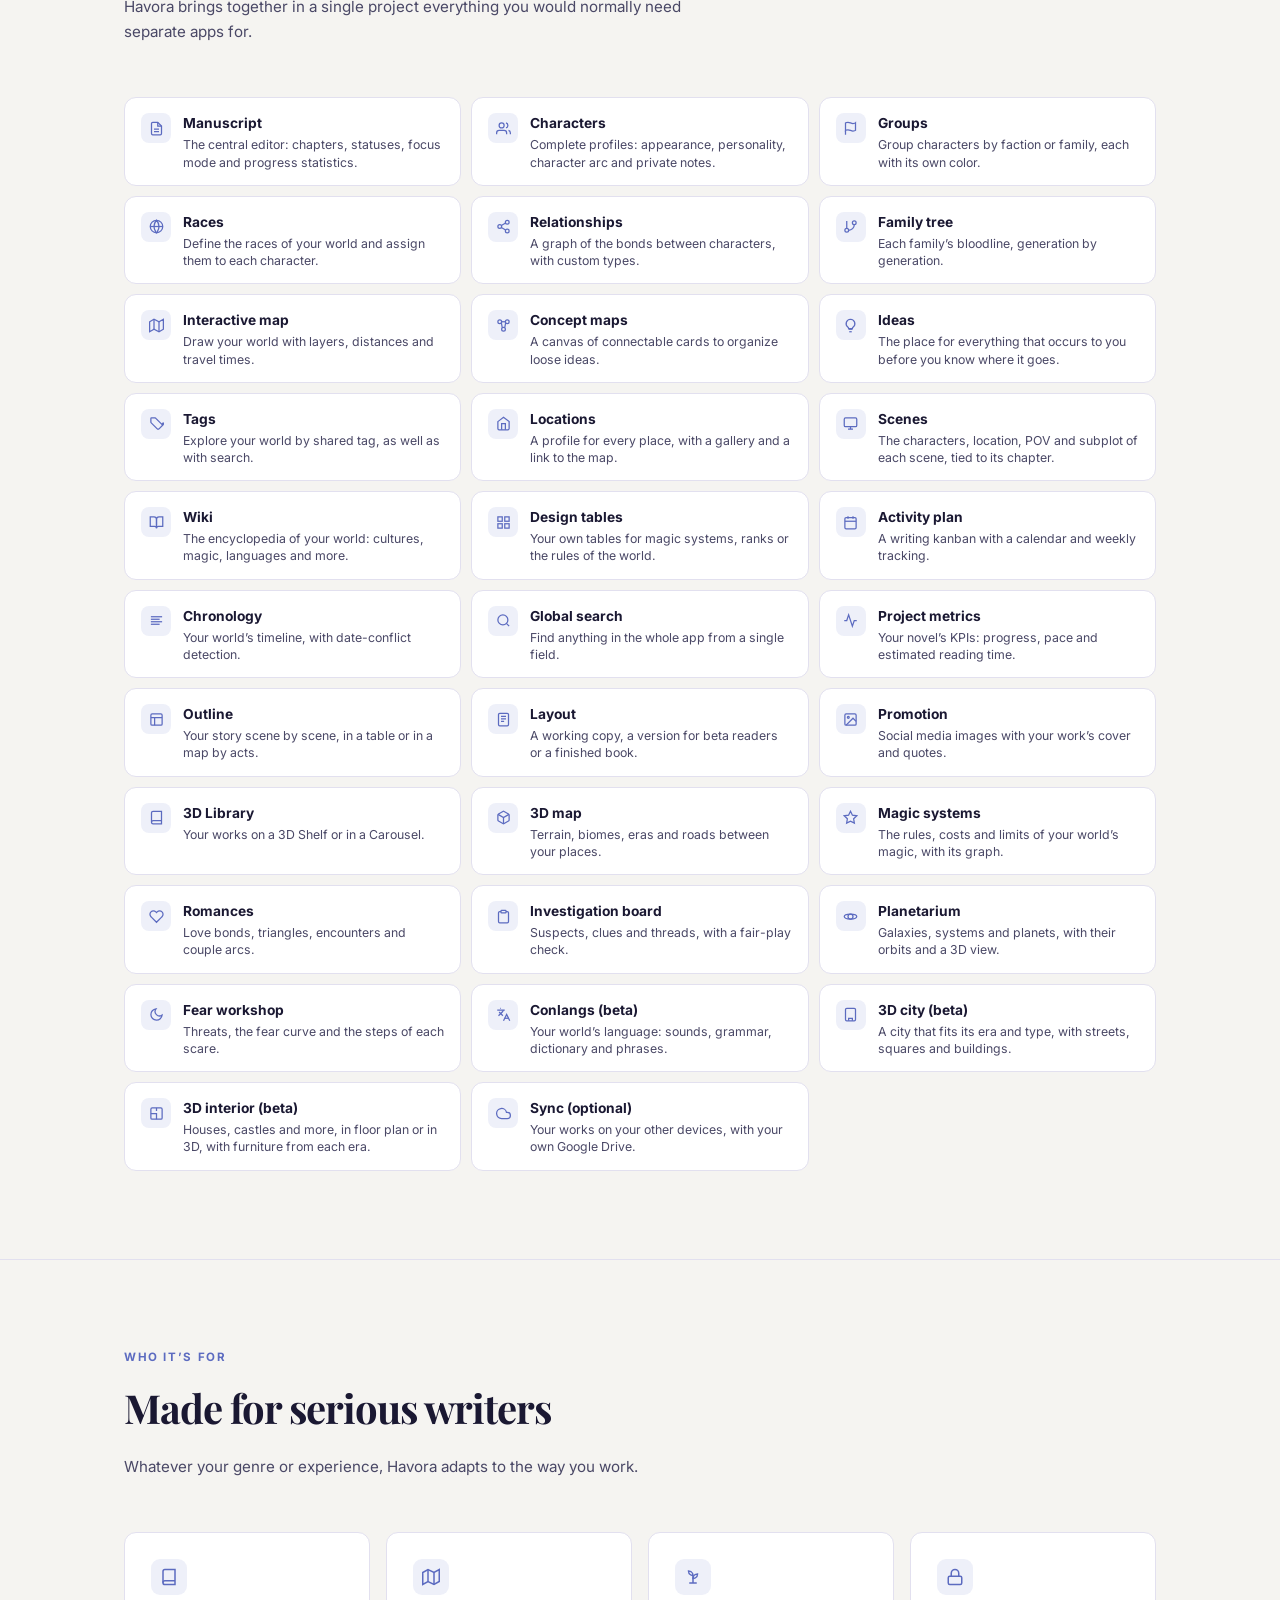
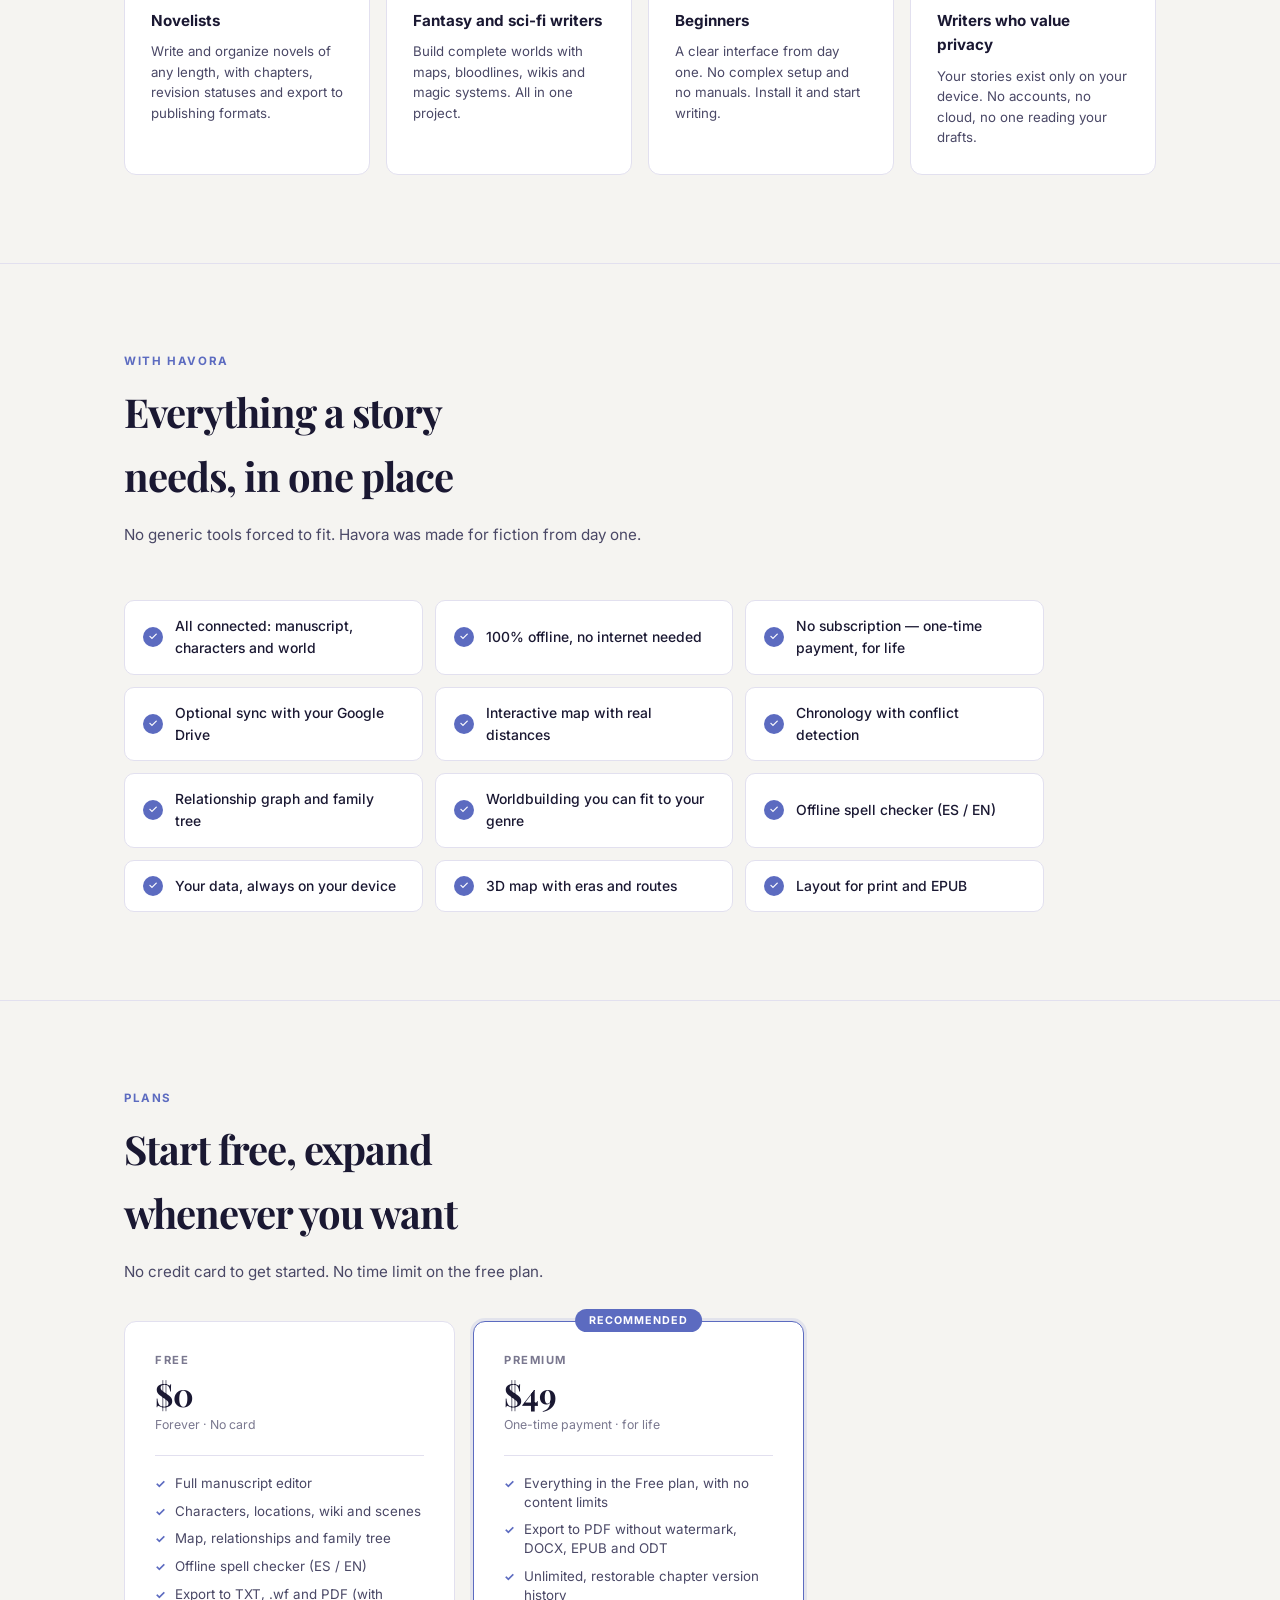
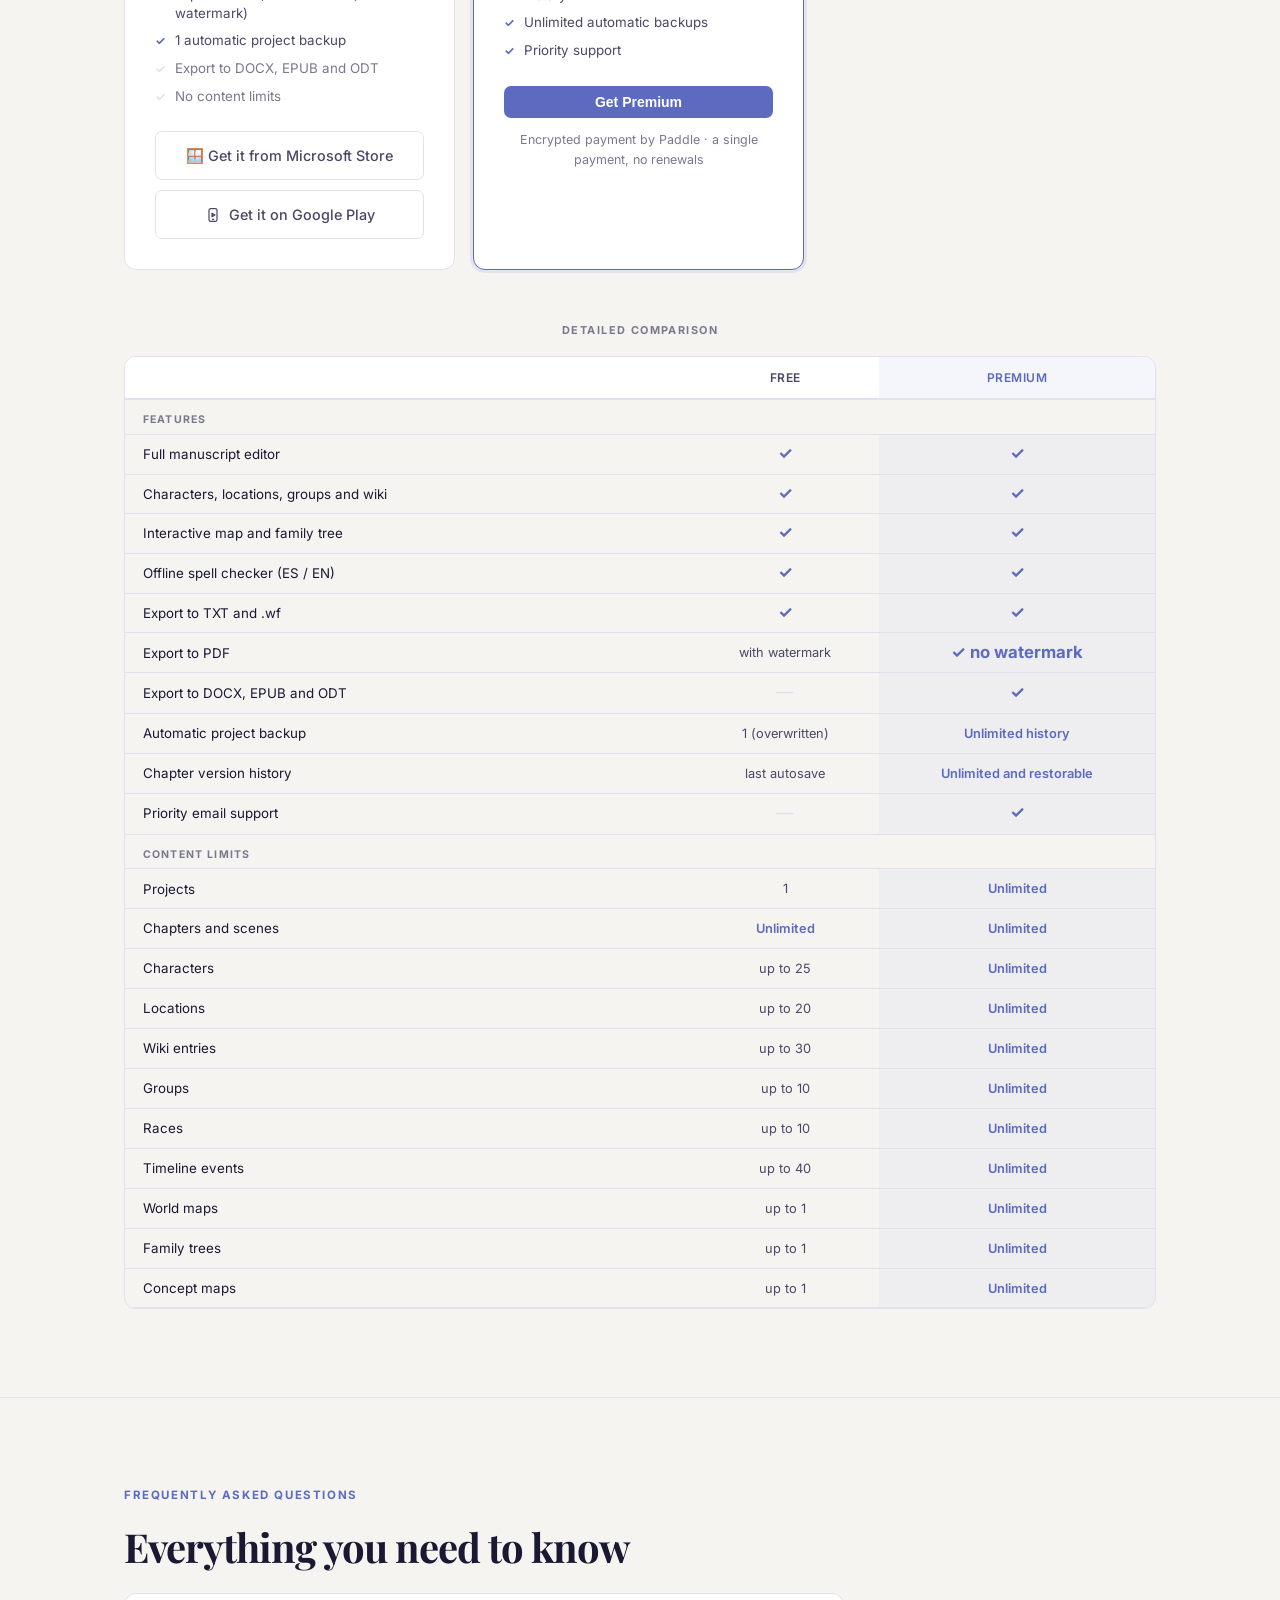
==== commit c891af0f: "changelog v5.4.0 (español e inglés): juegos de ornamentos, ornamentos del EPUB en modo oscuro, epígr" ====
--- a/index.html
+++ b/index.html
@@ -281,6 +281,7 @@
 .testimonio-quote ul,.testimonio-quote ol{margin:4px 0;padding-left:20px}
 .testimonio-quote p,.testimonio-quote div{margin:0}
 .testimonio-name{font-size:.78rem;font-weight:700;color:var(--text2)}
+.testimonio-source{display:inline-block;margin-left:6px;font-size:.68rem;font-weight:600;color:var(--text3,var(--text2));opacity:.8}
 
 /* ── FAQ ── */
 .faq-list{display:flex;flex-direction:column;gap:8px;max-width:720px}
@@ -423,7 +424,7 @@
         <span>Windows 10 / 11</span>
         <span>Android</span>
         <span>100% offline</span>
-        <span>v5.3.0</span>
+        <span>v5.4.0</span>
       </div>
     </div>
     <!-- Collage de capturas reales de la app (PC y celular), una versión por idioma. Reemplaza al video de antes
@@ -1287,6 +1288,35 @@
       <span class="chg-legend-item"><span class="chg-badge chg-improved"><svg viewBox="0 0 16 16" fill="currentColor"><path d="M16 8A8 8 0 1 0 0 8a8 8 0 0 0 16 0m-7.5 3.5a.5.5 0 0 1-1 0V5.707L5.354 7.854a.5.5 0 1 1-.708-.708l3-3a.5.5 0 0 1 .708 0l3 3a.5.5 0 0 1-.708.708L8.5 5.707z"/></svg></span> Mejora</span>
       <span class="chg-legend-item"><span class="chg-badge chg-fixed"><svg viewBox="0 0 16 16" fill="currentColor"><path d="M4.978.855a.5.5 0 1 0-.956.29l.41 1.352A5 5 0 0 0 3 6h10a5 5 0 0 0-1.432-3.503l.41-1.352a.5.5 0 1 0-.956-.29l-.291.956A5 5 0 0 0 8 1a5 5 0 0 0-2.731.811l-.29-.956z"/><path d="M13 6v1H8.5v8.975A5 5 0 0 0 13 11h.5a.5.5 0 0 1 .5.5v.5a.5.5 0 1 0 1 0v-.5a1.5 1.5 0 0 0-1.5-1.5H13V9h1.5a.5.5 0 0 0 0-1H13V7h.5A1.5 1.5 0 0 0 15 5.5V5a.5.5 0 0 0-1 0v.5a.5.5 0 0 1-.5.5zm-5.5 9.975V7H3V6h-.5a.5.5 0 0 1-.5-.5V5a.5.5 0 0 0-1 0v.5A1.5 1.5 0 0 0 2.5 7H3v1H1.5a.5.5 0 0 0 0 1H3v1h-.5A1.5 1.5 0 0 0 1 11.5v.5a.5.5 0 1 0 1 0v-.5a.5.5 0 0 1 .5-.5H3a5 5 0 0 0 4.5 4.975"/></svg></span> Corrección</span>
     </div>
+
+        <div class="changelog-entry">
+    <div class="changelog-header">
+      <span class="changelog-v">v5.4.0</span>
+      <span class="changelog-date">27 de noviembre de 2026</span>
+      <span class="changelog-tag">Juegos de ornamentos, ornamentos del EPUB en modo oscuro, epígrafes ubicables y análisis de prosa en inglés</span>
+    </div>
+    <div class="changelog-groups">
+      <div class="changelog-group">
+        <h4>Novedades</h4>
+        <ul>
+          <li class="chg-item"><span class="chg-badge chg-new"><svg viewBox="0 0 16 16" fill="currentColor"><path d="M7.657 6.247c.11-.33.576-.33.686 0l.645 1.937a2.89 2.89 0 0 0 1.829 1.828l1.936.645c.33.11.33.576 0 .686l-1.937.645a2.89 2.89 0 0 0-1.828 1.829l-.645 1.936a.361.361 0 0 1-.686 0l-.645-1.937a2.89 2.89 0 0 0-1.828-1.828l-1.937-.645a.361.361 0 0 1 0-.686l1.937-.645a2.89 2.89 0 0 0 1.828-1.828zM3.794 1.148a.217.217 0 0 1 .412 0l.387 1.162c.173.518.579.924 1.097 1.097l1.162.387a.217.217 0 0 1 0 .412l-1.162.387A1.73 1.73 0 0 0 4.593 5.69l-.387 1.162a.217.217 0 0 1-.412 0L3.407 5.69A1.73 1.73 0 0 0 2.31 4.593l-1.162-.387a.217.217 0 0 1 0-.412l1.162-.387A1.73 1.73 0 0 0 3.407 2.31zM10.863.099a.145.145 0 0 1 .274 0l.258.774c.115.346.386.617.732.732l.774.258a.145.145 0 0 1 0 .274l-.774.258a1.16 1.16 0 0 0-.732.732l-.258.774a.145.145 0 0 1-.274 0l-.258-.774a1.16 1.16 0 0 0-.732-.732L9.1 2.137a.145.145 0 0 1 0-.274l.774-.258c.346-.115.617-.386.732-.732z"/></svg></span> Juegos de ornamentos: nueve juegos nuevos (Espadas, Libro, Leones, Luna, Estrella, Rosas, Murciélagos, Sol y Dragones), cada uno con su adorno de capítulo, su separador de escena y los del número de página. Todos del mismo tono, y en «Color de los ornamentos» los cambias a negro, azul, burdeos o el color que quieras.</li>
+          <li class="chg-item"><span class="chg-badge chg-new"><svg viewBox="0 0 16 16" fill="currentColor"><path d="M7.657 6.247c.11-.33.576-.33.686 0l.645 1.937a2.89 2.89 0 0 0 1.829 1.828l1.936.645c.33.11.33.576 0 .686l-1.937.645a2.89 2.89 0 0 0-1.828 1.829l-.645 1.936a.361.361 0 0 1-.686 0l-.645-1.937a2.89 2.89 0 0 0-1.828-1.828l-1.937-.645a.361.361 0 0 1 0-.686l1.937-.645a2.89 2.89 0 0 0 1.828-1.828zM3.794 1.148a.217.217 0 0 1 .412 0l.387 1.162c.173.518.579.924 1.097 1.097l1.162.387a.217.217 0 0 1 0 .412l-1.162.387A1.73 1.73 0 0 0 4.593 5.69l-.387 1.162a.217.217 0 0 1-.412 0L3.407 5.69A1.73 1.73 0 0 0 2.31 4.593l-1.162-.387a.217.217 0 0 1 0-.412l1.162-.387A1.73 1.73 0 0 0 3.407 2.31zM10.863.099a.145.145 0 0 1 .274 0l.258.774c.115.346.386.617.732.732l.774.258a.145.145 0 0 1 0 .274l-.774.258a1.16 1.16 0 0 0-.732.732l-.258.774a.145.145 0 0 1-.274 0l-.258-.774a1.16 1.16 0 0 0-.732-.732L9.1 2.137a.145.145 0 0 1 0-.274l.774-.258c.346-.115.617-.386.732-.732z"/></svg></span> EPUB: los ornamentos van en vector y con el color del texto, así se ven nítidos y en el modo oscuro de Kindle y de los demás lectores. Si subes un PNG de un solo color, Havora lo convierte y te muestra cómo queda.</li>
+          <li class="chg-item"><span class="chg-badge chg-new"><svg viewBox="0 0 16 16" fill="currentColor"><path d="M7.657 6.247c.11-.33.576-.33.686 0l.645 1.937a2.89 2.89 0 0 0 1.829 1.828l1.936.645c.33.11.33.576 0 .686l-1.937.645a2.89 2.89 0 0 0-1.828 1.829l-.645 1.936a.361.361 0 0 1-.686 0l-.645-1.937a2.89 2.89 0 0 0-1.828-1.828l-1.937-.645a.361.361 0 0 1 0-.686l1.937-.645a2.89 2.89 0 0 0 1.828-1.828zM3.794 1.148a.217.217 0 0 1 .412 0l.387 1.162c.173.518.579.924 1.097 1.097l1.162.387a.217.217 0 0 1 0 .412l-1.162.387A1.73 1.73 0 0 0 4.593 5.69l-.387 1.162a.217.217 0 0 1-.412 0L3.407 5.69A1.73 1.73 0 0 0 2.31 4.593l-1.162-.387a.217.217 0 0 1 0-.412l1.162-.387A1.73 1.73 0 0 0 3.407 2.31zM10.863.099a.145.145 0 0 1 .274 0l.258.774c.115.346.386.617.732.732l.774.258a.145.145 0 0 1 0 .274l-.774.258a1.16 1.16 0 0 0-.732.732l-.258.774a.145.145 0 0 1-.274 0l-.258-.774a1.16 1.16 0 0 0-.732-.732L9.1 2.137a.145.145 0 0 1 0-.274l.774-.258c.346-.115.617-.386.732-.732z"/></svg></span> Número de página: alinéalo a la izquierda, al centro, a la derecha o en la esquina exterior, y ponle un adorno de texto o una imagen a los lados, arriba o debajo.</li>
+          <li class="chg-item"><span class="chg-badge chg-new"><svg viewBox="0 0 16 16" fill="currentColor"><path d="M7.657 6.247c.11-.33.576-.33.686 0l.645 1.937a2.89 2.89 0 0 0 1.829 1.828l1.936.645c.33.11.33.576 0 .686l-1.937.645a2.89 2.89 0 0 0-1.828 1.829l-.645 1.936a.361.361 0 0 1-.686 0l-.645-1.937a2.89 2.89 0 0 0-1.828-1.828l-1.937-.645a.361.361 0 0 1 0-.686l1.937-.645a2.89 2.89 0 0 0 1.828-1.828zM3.794 1.148a.217.217 0 0 1 .412 0l.387 1.162c.173.518.579.924 1.097 1.097l1.162.387a.217.217 0 0 1 0 .412l-1.162.387A1.73 1.73 0 0 0 4.593 5.69l-.387 1.162a.217.217 0 0 1-.412 0L3.407 5.69A1.73 1.73 0 0 0 2.31 4.593l-1.162-.387a.217.217 0 0 1 0-.412l1.162-.387A1.73 1.73 0 0 0 3.407 2.31zM10.863.099a.145.145 0 0 1 .274 0l.258.774c.115.346.386.617.732.732l.774.258a.145.145 0 0 1 0 .274l-.774.258a1.16 1.16 0 0 0-.732.732l-.258.774a.145.145 0 0 1-.274 0l-.258-.774a1.16 1.16 0 0 0-.732-.732L9.1 2.137a.145.145 0 0 1 0-.274l.774-.258c.346-.115.617-.386.732-.732z"/></svg></span> Epígrafes: cada cita elige dónde va (al comienzo del libro, antes de una página como el índice o los agradecimientos, en una parte o en un capítulo) y si va en su propia página o debajo del título.</li>
+          <li class="chg-item"><span class="chg-badge chg-new"><svg viewBox="0 0 16 16" fill="currentColor"><path d="M7.657 6.247c.11-.33.576-.33.686 0l.645 1.937a2.89 2.89 0 0 0 1.829 1.828l1.936.645c.33.11.33.576 0 .686l-1.937.645a2.89 2.89 0 0 0-1.828 1.829l-.645 1.936a.361.361 0 0 1-.686 0l-.645-1.937a2.89 2.89 0 0 0-1.828-1.828l-1.937-.645a.361.361 0 0 1 0-.686l1.937-.645a2.89 2.89 0 0 0 1.828-1.828zM3.794 1.148a.217.217 0 0 1 .412 0l.387 1.162c.173.518.579.924 1.097 1.097l1.162.387a.217.217 0 0 1 0 .412l-1.162.387A1.73 1.73 0 0 0 4.593 5.69l-.387 1.162a.217.217 0 0 1-.412 0L3.407 5.69A1.73 1.73 0 0 0 2.31 4.593l-1.162-.387a.217.217 0 0 1 0-.412l1.162-.387A1.73 1.73 0 0 0 3.407 2.31zM10.863.099a.145.145 0 0 1 .274 0l.258.774c.115.346.386.617.732.732l.774.258a.145.145 0 0 1 0 .274l-.774.258a1.16 1.16 0 0 0-.732.732l-.258.774a.145.145 0 0 1-.274 0l-.258-.774a1.16 1.16 0 0 0-.732-.732L9.1 2.137a.145.145 0 0 1 0-.274l.774-.258c.346-.115.617-.386.732-.732z"/></svg></span> Análisis de prosa en inglés: si el capítulo está escrito en inglés, marca los adverbios en «-ly», las muletillas, la voz pasiva y si «said» domina tus diálogos.</li>
+          <li class="chg-item"><span class="chg-badge chg-new"><svg viewBox="0 0 16 16" fill="currentColor"><path d="M7.657 6.247c.11-.33.576-.33.686 0l.645 1.937a2.89 2.89 0 0 0 1.829 1.828l1.936.645c.33.11.33.576 0 .686l-1.937.645a2.89 2.89 0 0 0-1.828 1.829l-.645 1.936a.361.361 0 0 1-.686 0l-.645-1.937a2.89 2.89 0 0 0-1.828-1.828l-1.937-.645a.361.361 0 0 1 0-.686l1.937-.645a2.89 2.89 0 0 0 1.828-1.828zM3.794 1.148a.217.217 0 0 1 .412 0l.387 1.162c.173.518.579.924 1.097 1.097l1.162.387a.217.217 0 0 1 0 .412l-1.162.387A1.73 1.73 0 0 0 4.593 5.69l-.387 1.162a.217.217 0 0 1-.412 0L3.407 5.69A1.73 1.73 0 0 0 2.31 4.593l-1.162-.387a.217.217 0 0 1 0-.412l1.162-.387A1.73 1.73 0 0 0 3.407 2.31zM10.863.099a.145.145 0 0 1 .274 0l.258.774c.115.346.386.617.732.732l.774.258a.145.145 0 0 1 0 .274l-.774.258a1.16 1.16 0 0 0-.732.732l-.258.774a.145.145 0 0 1-.274 0l-.258-.774a1.16 1.16 0 0 0-.732-.732L9.1 2.137a.145.145 0 0 1 0-.274l.774-.258c.346-.115.617-.386.732-.732z"/></svg></span> Ficha del personaje: elige la sociedad a la que pertenece; la sociedad lo muestra en Poder y guerra → Personajes.</li>
+          <li class="chg-item"><span class="chg-badge chg-new"><svg viewBox="0 0 16 16" fill="currentColor"><path d="M7.657 6.247c.11-.33.576-.33.686 0l.645 1.937a2.89 2.89 0 0 0 1.829 1.828l1.936.645c.33.11.33.576 0 .686l-1.937.645a2.89 2.89 0 0 0-1.828 1.829l-.645 1.936a.361.361 0 0 1-.686 0l-.645-1.937a2.89 2.89 0 0 0-1.828-1.828l-1.937-.645a.361.361 0 0 1 0-.686l1.937-.645a2.89 2.89 0 0 0 1.828-1.828zM3.794 1.148a.217.217 0 0 1 .412 0l.387 1.162c.173.518.579.924 1.097 1.097l1.162.387a.217.217 0 0 1 0 .412l-1.162.387A1.73 1.73 0 0 0 4.593 5.69l-.387 1.162a.217.217 0 0 1-.412 0L3.407 5.69A1.73 1.73 0 0 0 2.31 4.593l-1.162-.387a.217.217 0 0 1 0-.412l1.162-.387A1.73 1.73 0 0 0 3.407 2.31zM10.863.099a.145.145 0 0 1 .274 0l.258.774c.115.346.386.617.732.732l.774.258a.145.145 0 0 1 0 .274l-.774.258a1.16 1.16 0 0 0-.732.732l-.258.774a.145.145 0 0 1-.274 0l-.258-.774a1.16 1.16 0 0 0-.732-.732L9.1 2.137a.145.145 0 0 1 0-.274l.774-.258c.346-.115.617-.386.732-.732z"/></svg></span> En la versión de la Microsoft Store, «Dejar una reseña» abre la reseña de Havora en la tienda.</li>
+        </ul>
+      </div>
+      <div class="changelog-group">
+        <h4>Correcciones</h4>
+        <ul>
+          <li class="chg-item"><span class="chg-badge chg-fixed"><svg viewBox="0 0 16 16" fill="currentColor"><path d="M4.978.855a.5.5 0 1 0-.956.29l.41 1.352A5 5 0 0 0 3 6h10a5 5 0 0 0-1.432-3.503l.41-1.352a.5.5 0 1 0-.956-.29l-.291.956A5 5 0 0 0 8 1a5 5 0 0 0-2.731.811l-.29-.956z"/><path d="M13 6v1H8.5v8.975A5 5 0 0 0 13 11h.5a.5.5 0 0 1 .5.5v.5a.5.5 0 1 0 1 0v-.5a1.5 1.5 0 0 0-1.5-1.5H13V9h1.5a.5.5 0 0 0 0-1H13V7h.5A1.5 1.5 0 0 0 15 5.5V5a.5.5 0 0 0-1 0v.5a.5.5 0 0 1-.5.5zm-5.5 9.975V7H3V6h-.5a.5.5 0 0 1-.5-.5V5a.5.5 0 0 0-1 0v.5A1.5 1.5 0 0 0 2.5 7H3v1H1.5a.5.5 0 0 0 0 1H3v1h-.5A1.5 1.5 0 0 0 1 11.5v.5a.5.5 0 1 0 1 0v-.5a.5.5 0 0 1 .5-.5H3a5 5 0 0 0 4.5 4.975"/></svg></span> EPUB en modo oscuro: el separador de escena, el número y el subtítulo del capítulo ya no quedan oscuros sobre el fondo negro.</li>
+          <li class="chg-item"><span class="chg-badge chg-fixed"><svg viewBox="0 0 16 16" fill="currentColor"><path d="M4.978.855a.5.5 0 1 0-.956.29l.41 1.352A5 5 0 0 0 3 6h10a5 5 0 0 0-1.432-3.503l.41-1.352a.5.5 0 1 0-.956-.29l-.291.956A5 5 0 0 0 8 1a5 5 0 0 0-2.731.811l-.29-.956z"/><path d="M13 6v1H8.5v8.975A5 5 0 0 0 13 11h.5a.5.5 0 0 1 .5.5v.5a.5.5 0 1 0 1 0v-.5a1.5 1.5 0 0 0-1.5-1.5H13V9h1.5a.5.5 0 0 0 0-1H13V7h.5A1.5 1.5 0 0 0 15 5.5V5a.5.5 0 0 0-1 0v.5a.5.5 0 0 1-.5.5zm-5.5 9.975V7H3V6h-.5a.5.5 0 0 1-.5-.5V5a.5.5 0 0 0-1 0v.5A1.5 1.5 0 0 0 2.5 7H3v1H1.5a.5.5 0 0 0 0 1H3v1h-.5A1.5 1.5 0 0 0 1 11.5v.5a.5.5 0 1 0 1 0v-.5a.5.5 0 0 1 .5-.5H3a5 5 0 0 0 4.5 4.975"/></svg></span> EPUB en el teléfono: el adorno de capítulo ya no se sale de la pantalla ni aparece cortado en la página siguiente.</li>
+        </ul>
+      </div>
+    </div>
+  </div>
 
         <div class="changelog-entry">
     <div class="changelog-header">
@@ -3152,7 +3182,9 @@
       return '<div class="testimonio-card">' +
         '<div class="testimonio-stars">' + starsHtml(r.rating) + '</div>' +
         '<div class="testimonio-quote">“' + r.comment + '”</div>' +
-        '<div class="testimonio-name">' + escHtml(r.displayName || hvT('Escritor/a de Havora')) + '</div>' +
+        '<div class="testimonio-name">' + escHtml(r.displayName || hvT('Escritor/a de Havora')) +
+          // de dónde viene (27-nov-2026): las de Google Play y Microsoft Store llevan el nombre de la tienda
+          (r.source === 'play' ? '<span class="testimonio-source">· Google Play</span>' : r.source === 'msstore' ? '<span class="testimonio-source">· Microsoft Store</span>' : '') + '</div>' +
         '</div>';
     }).join('');
     section.style.display = '';
